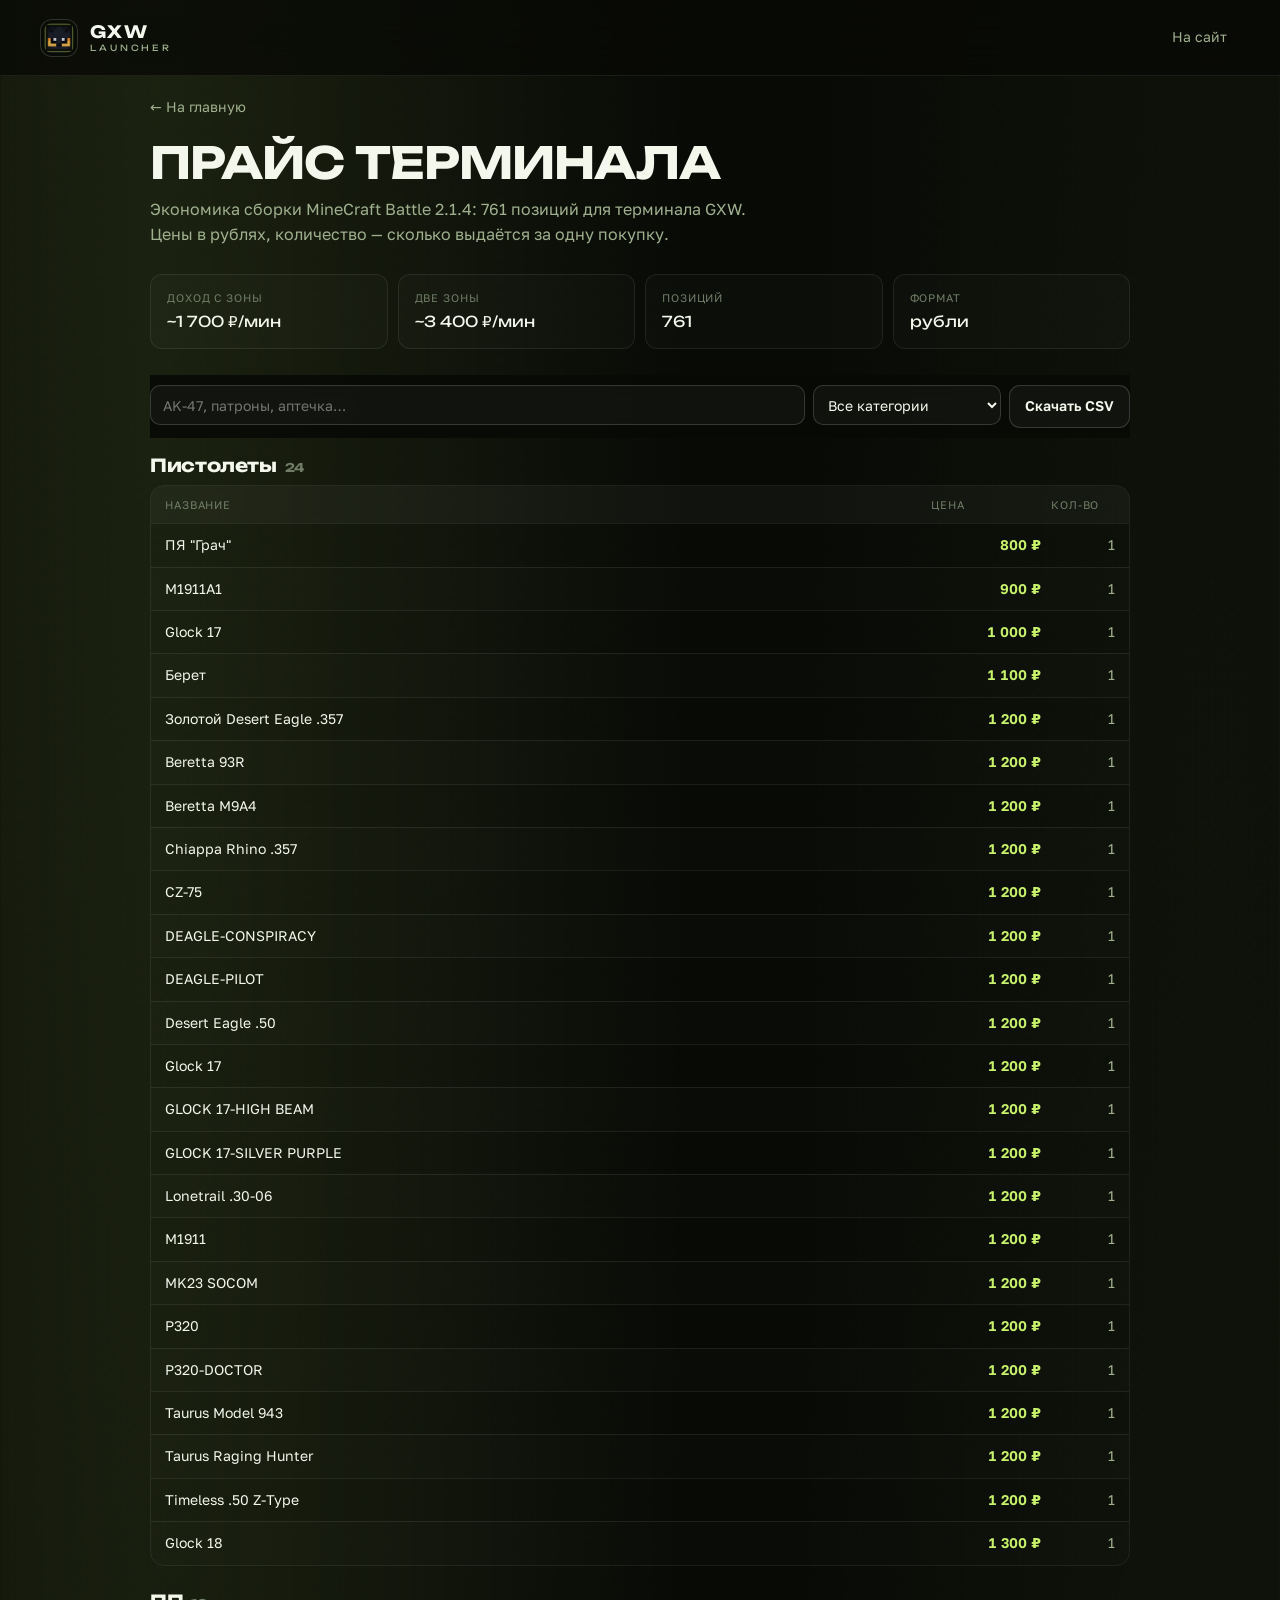
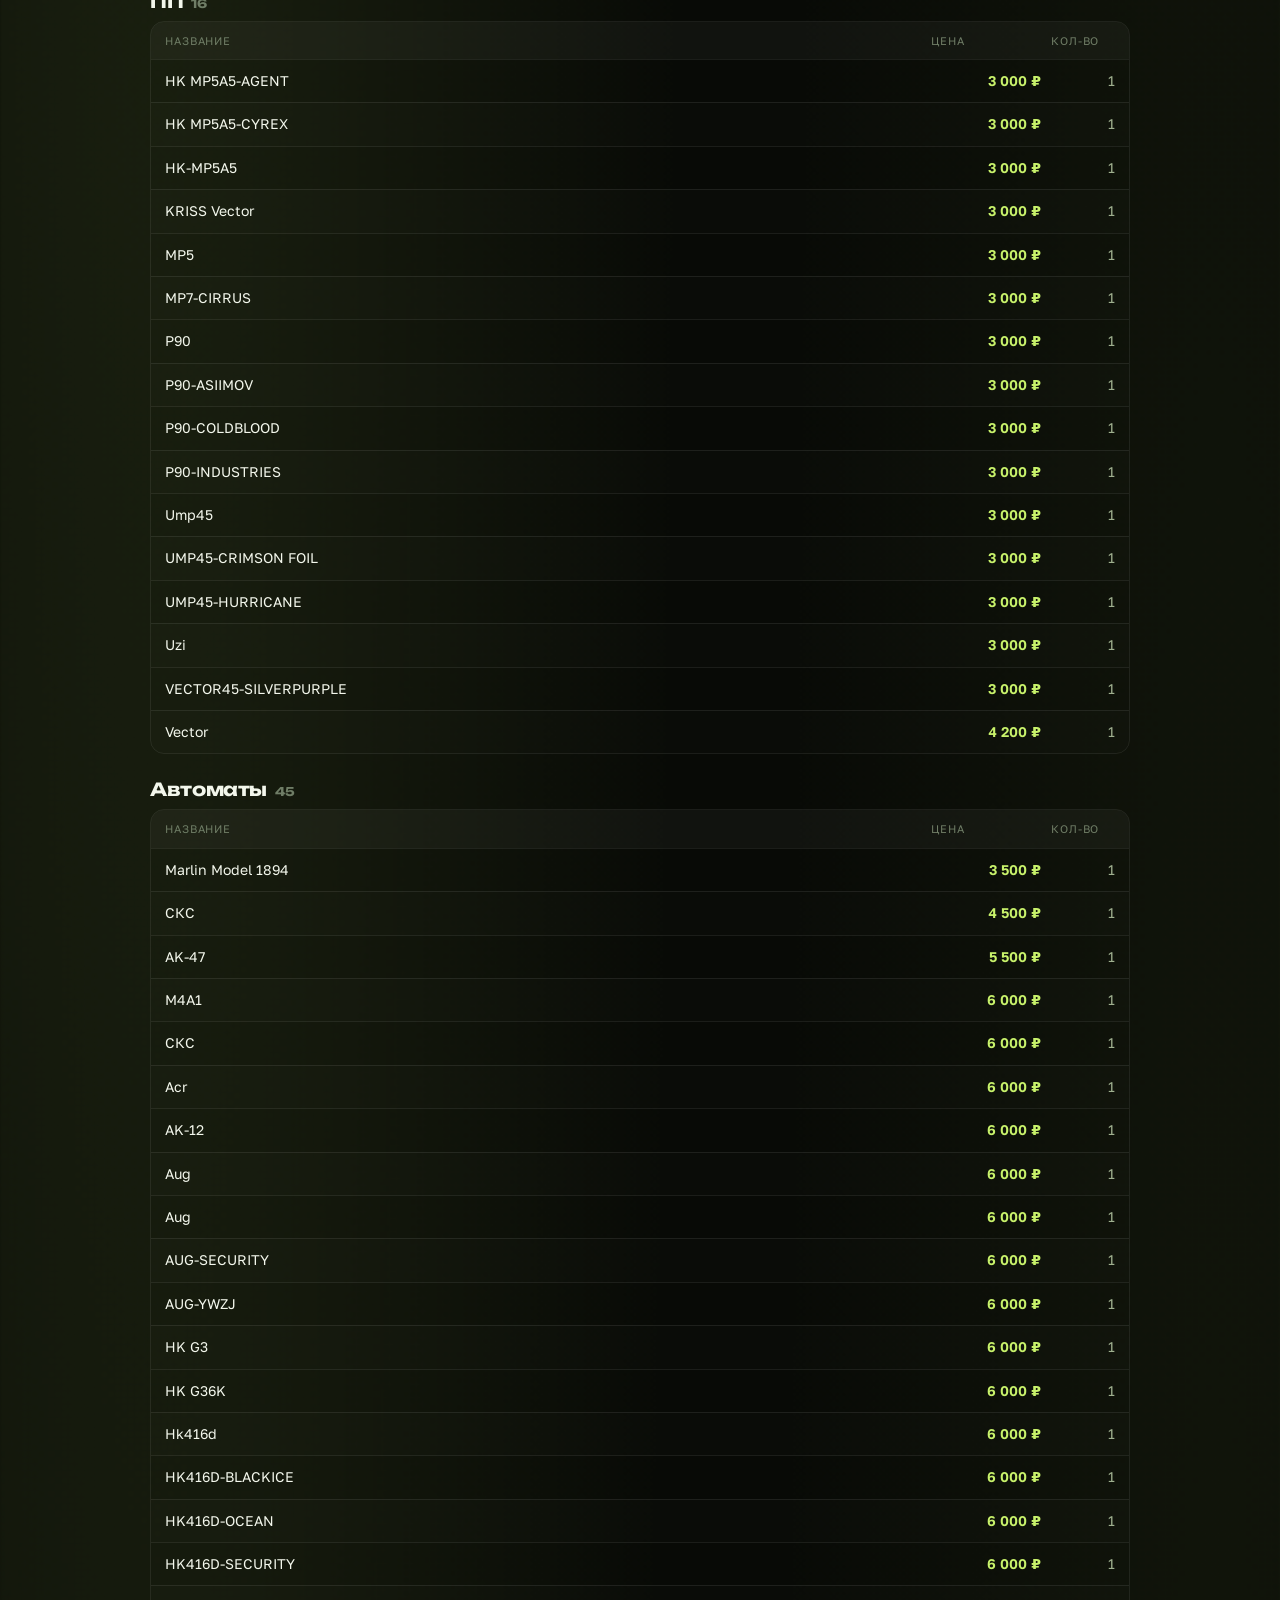
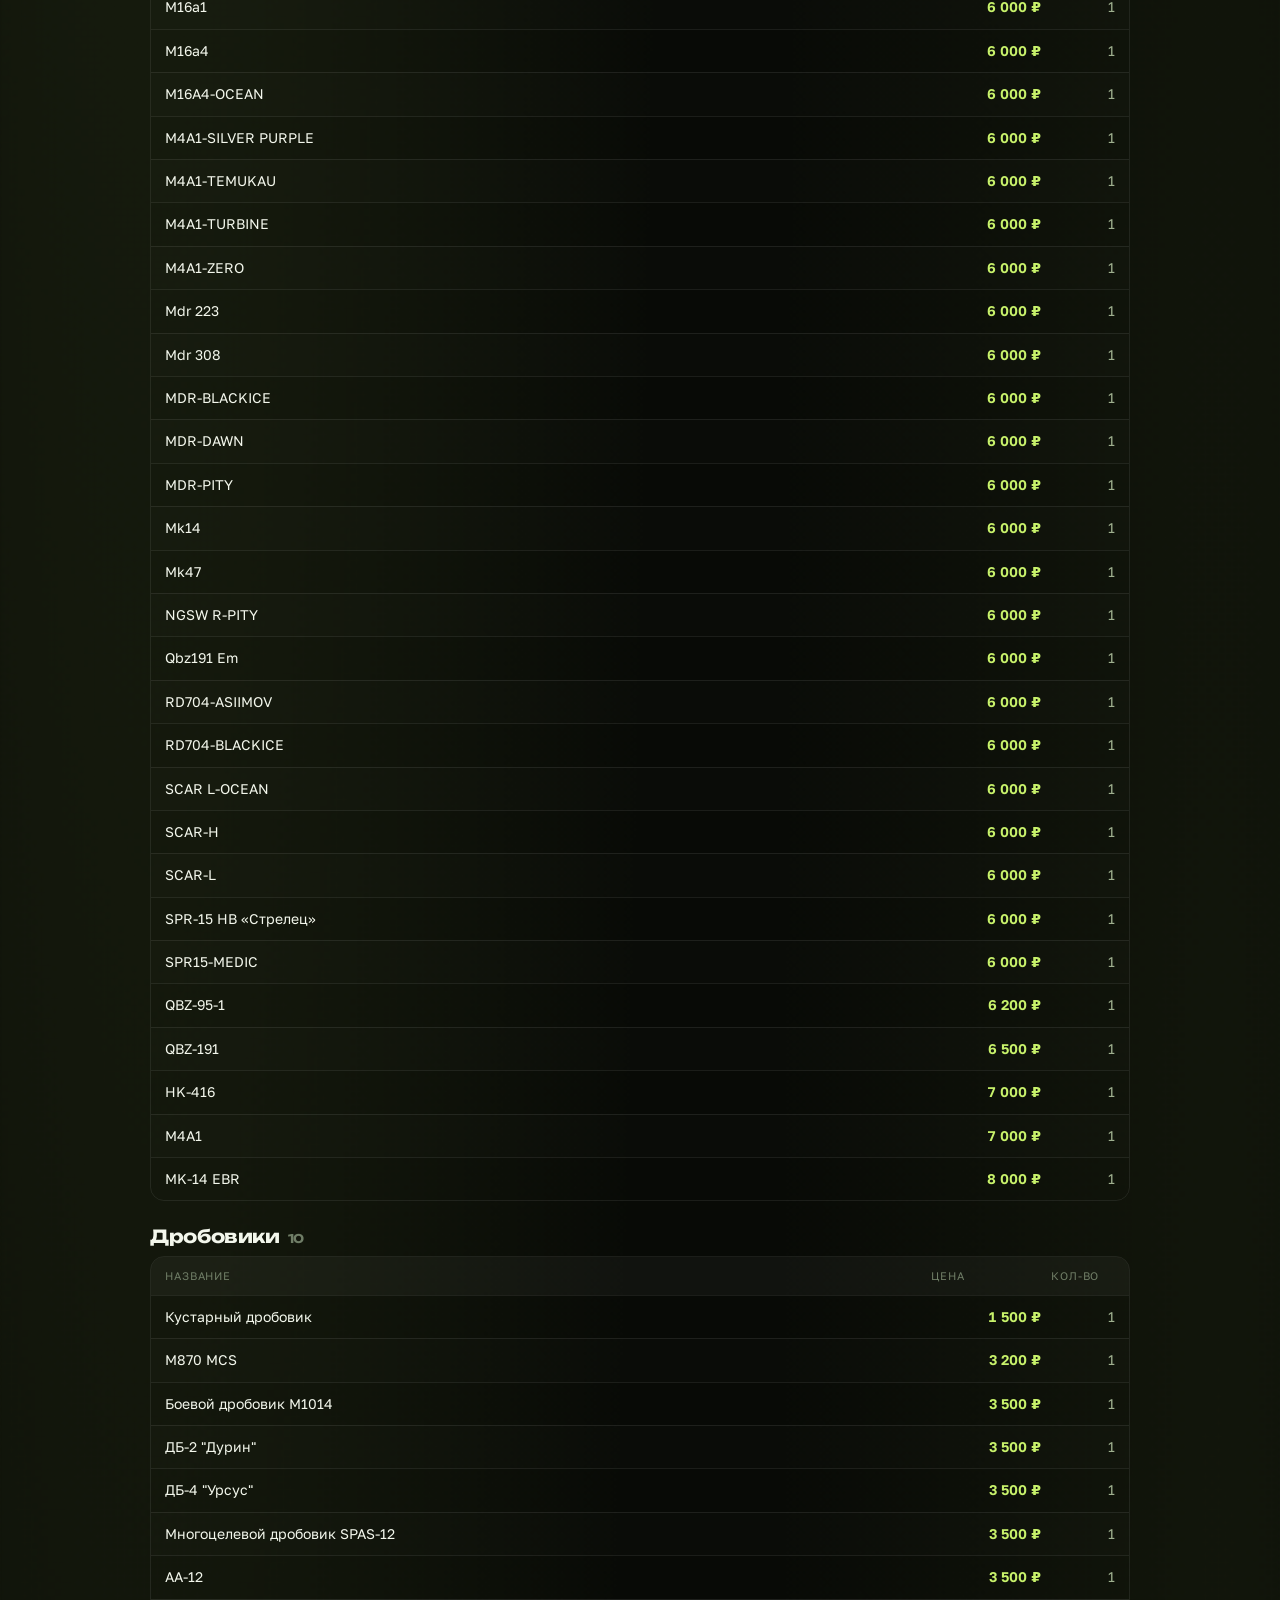
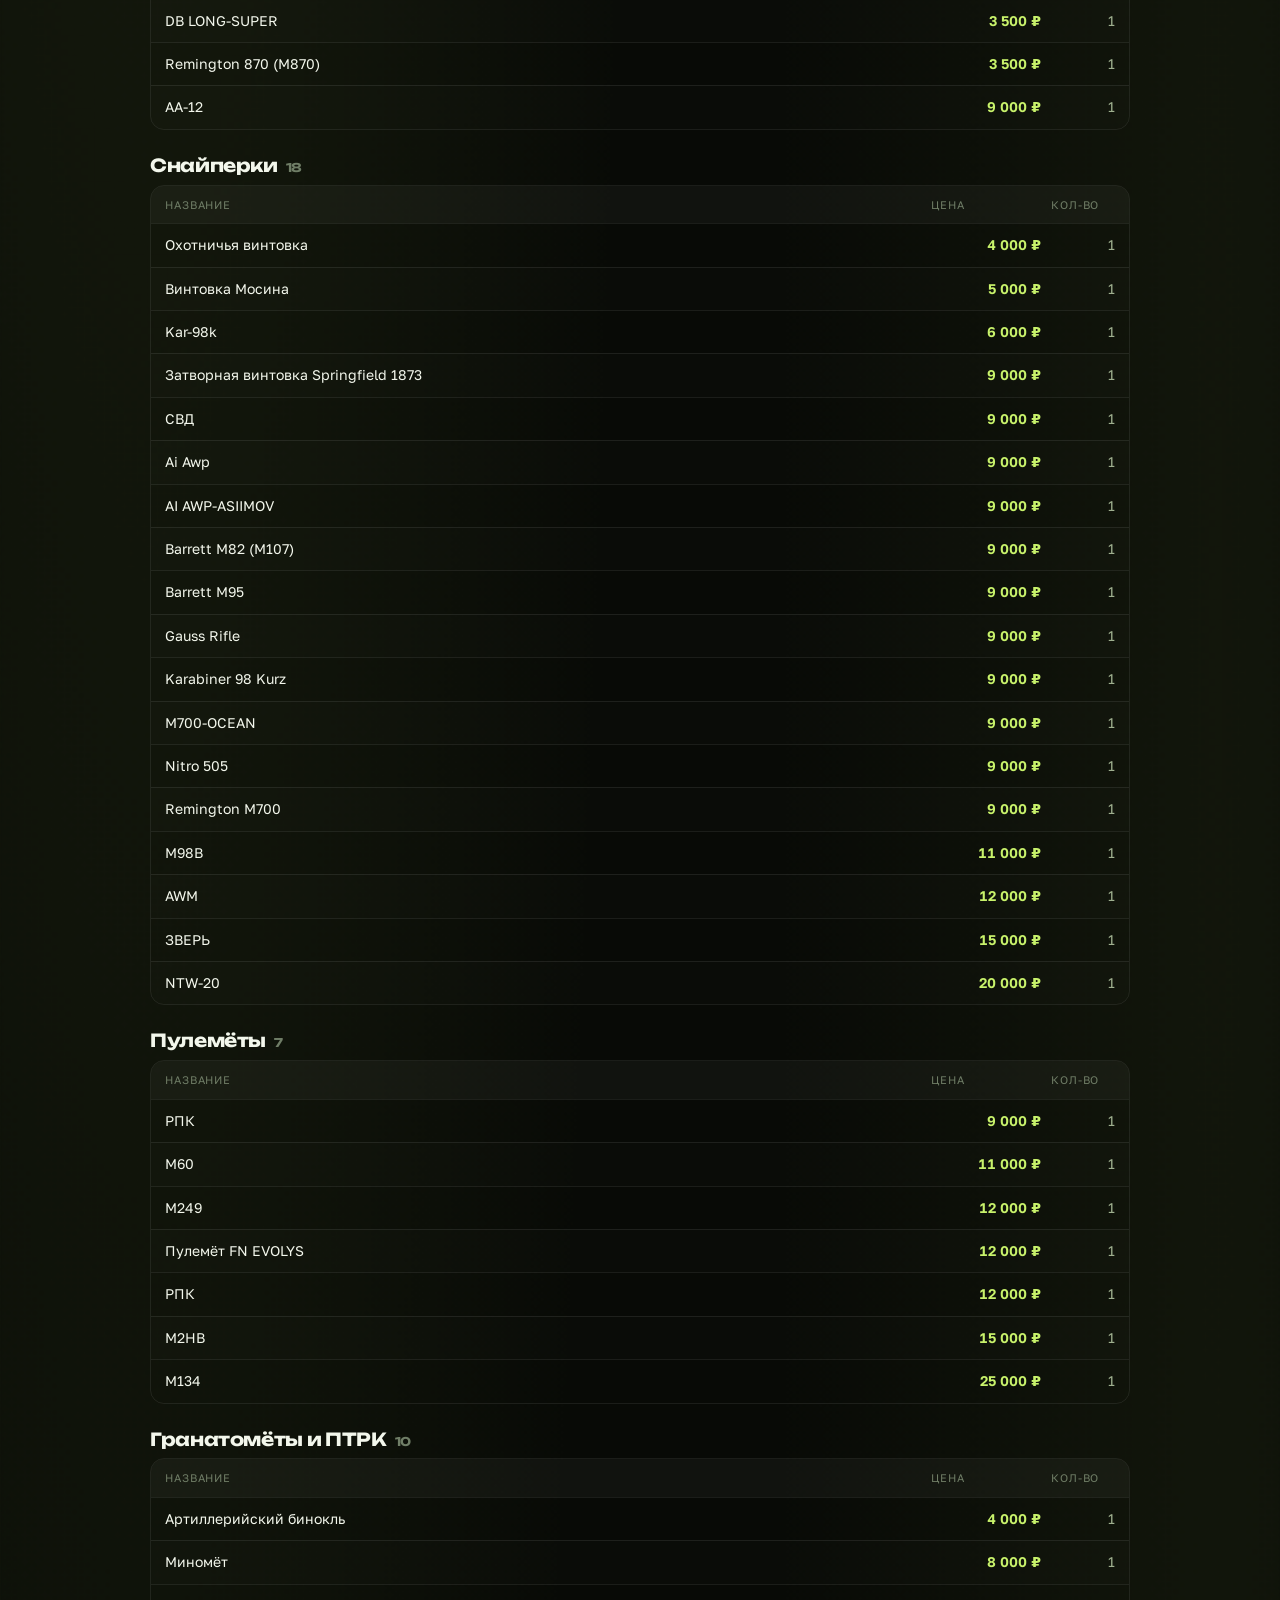
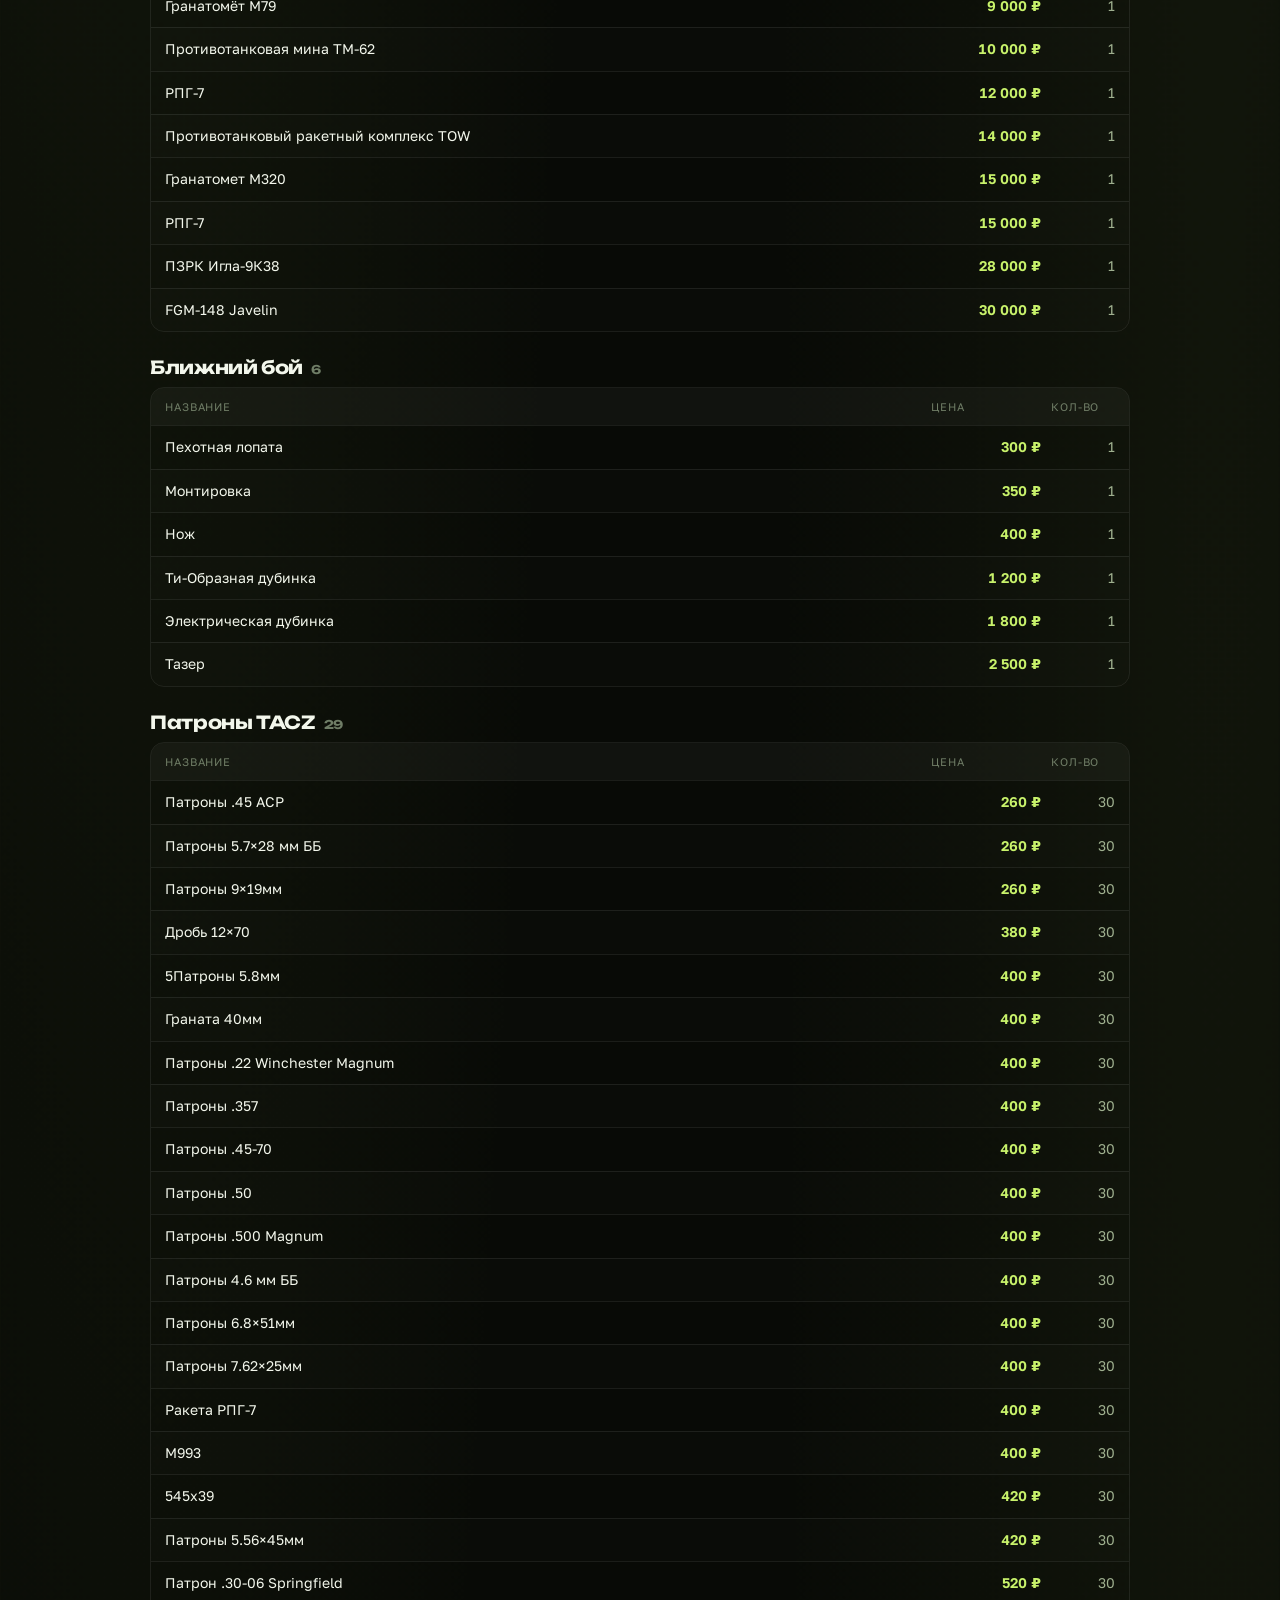
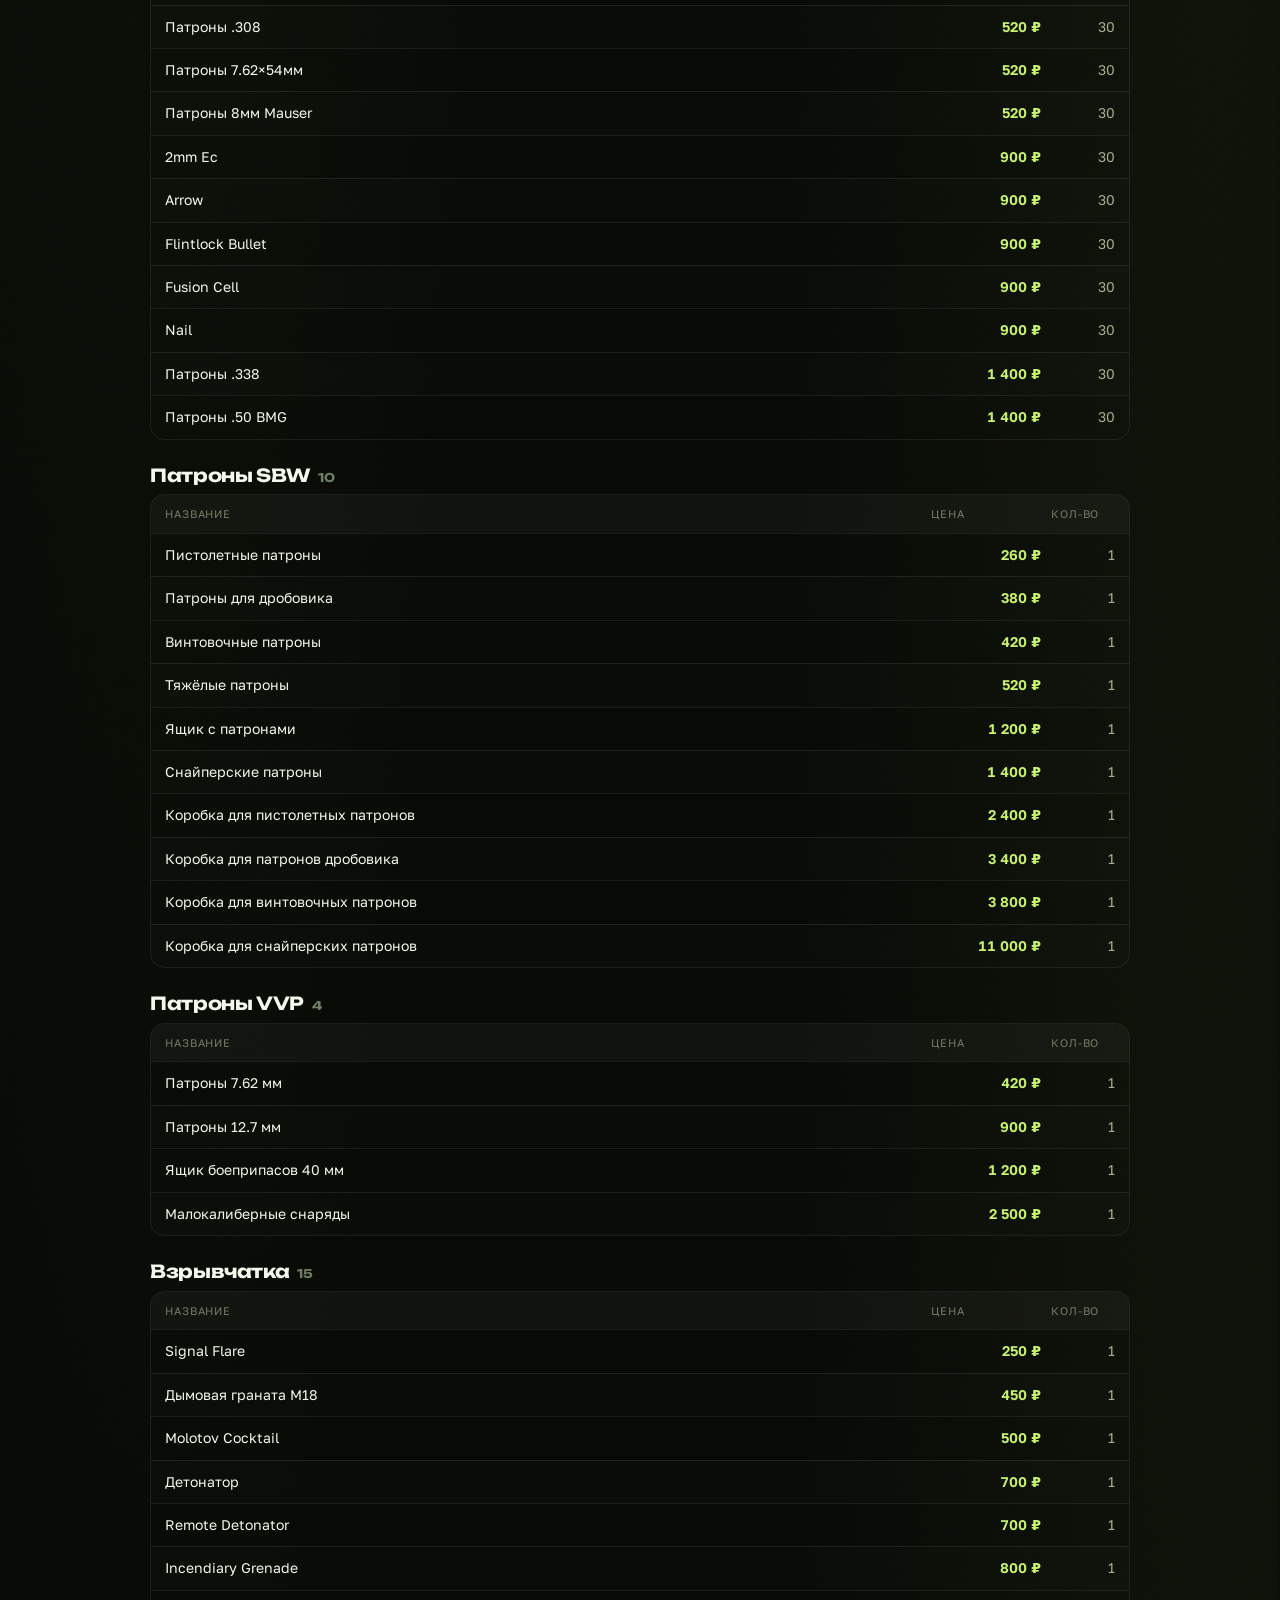
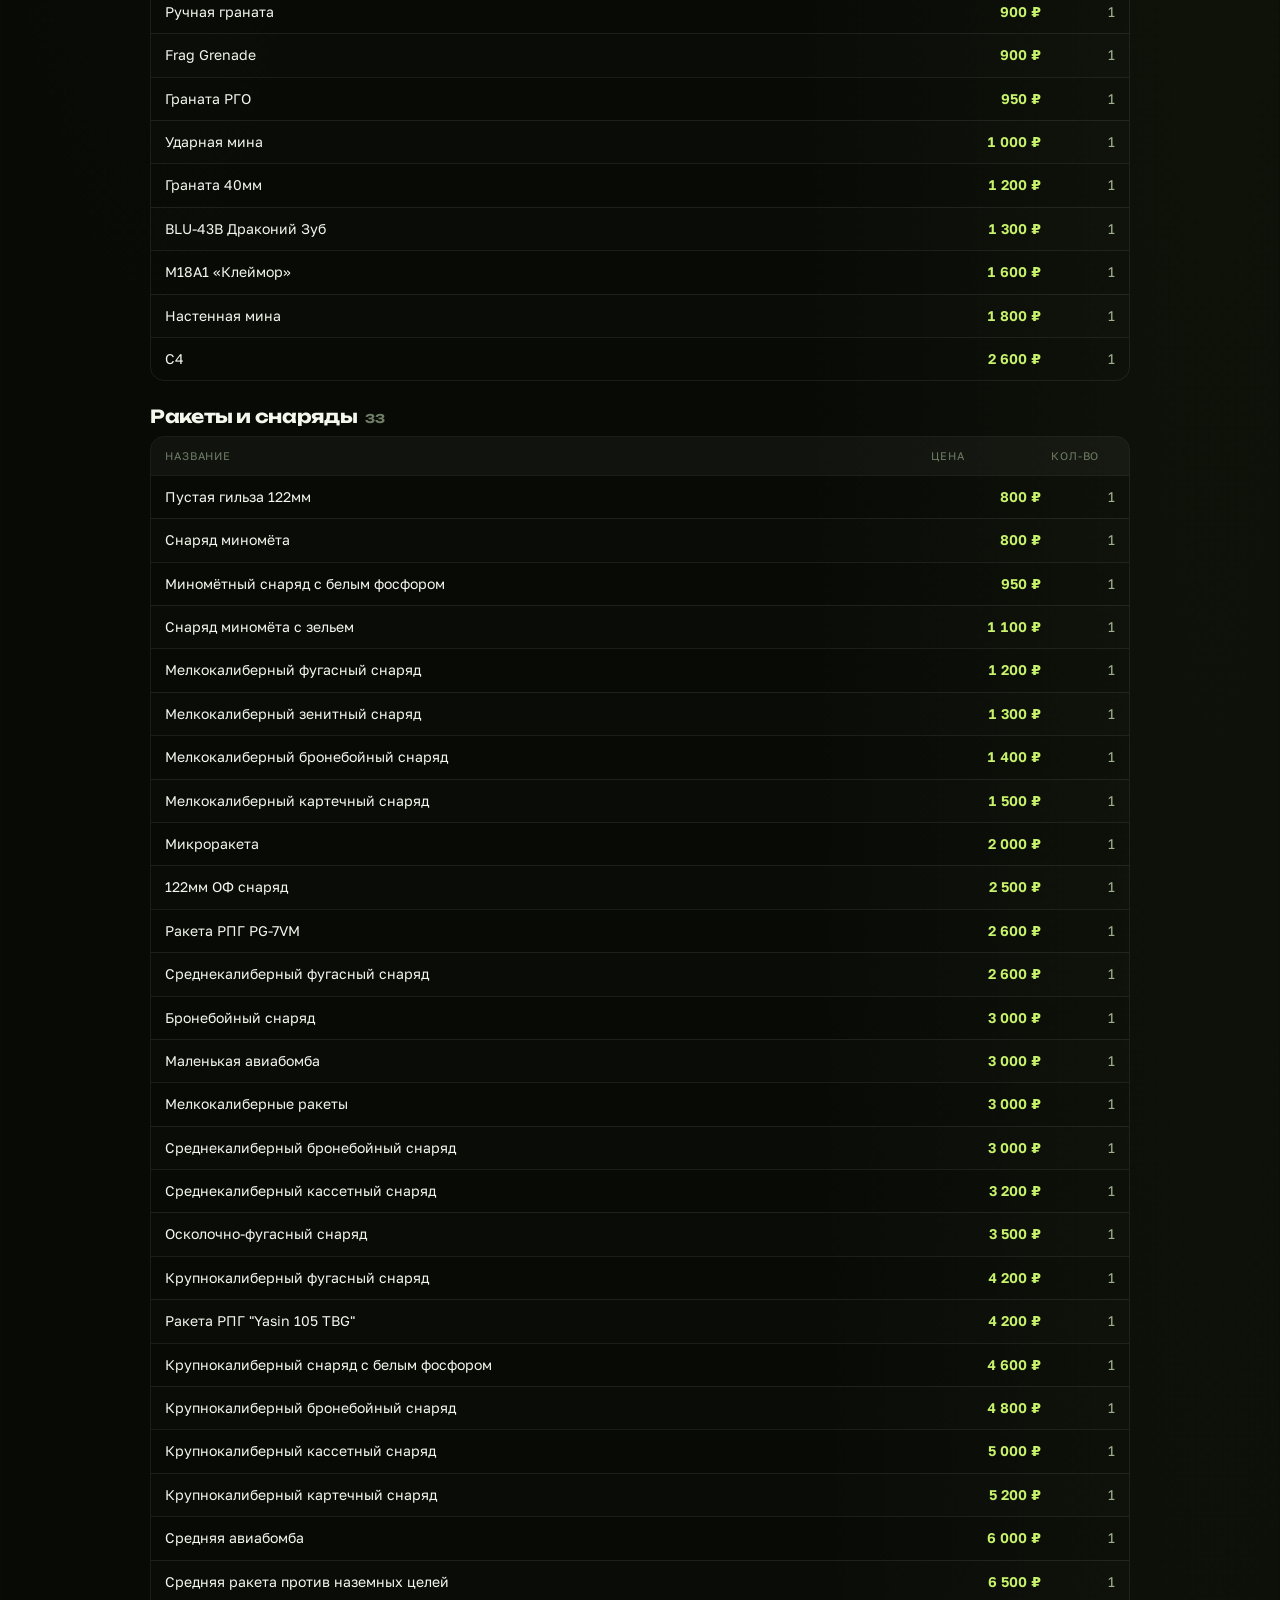
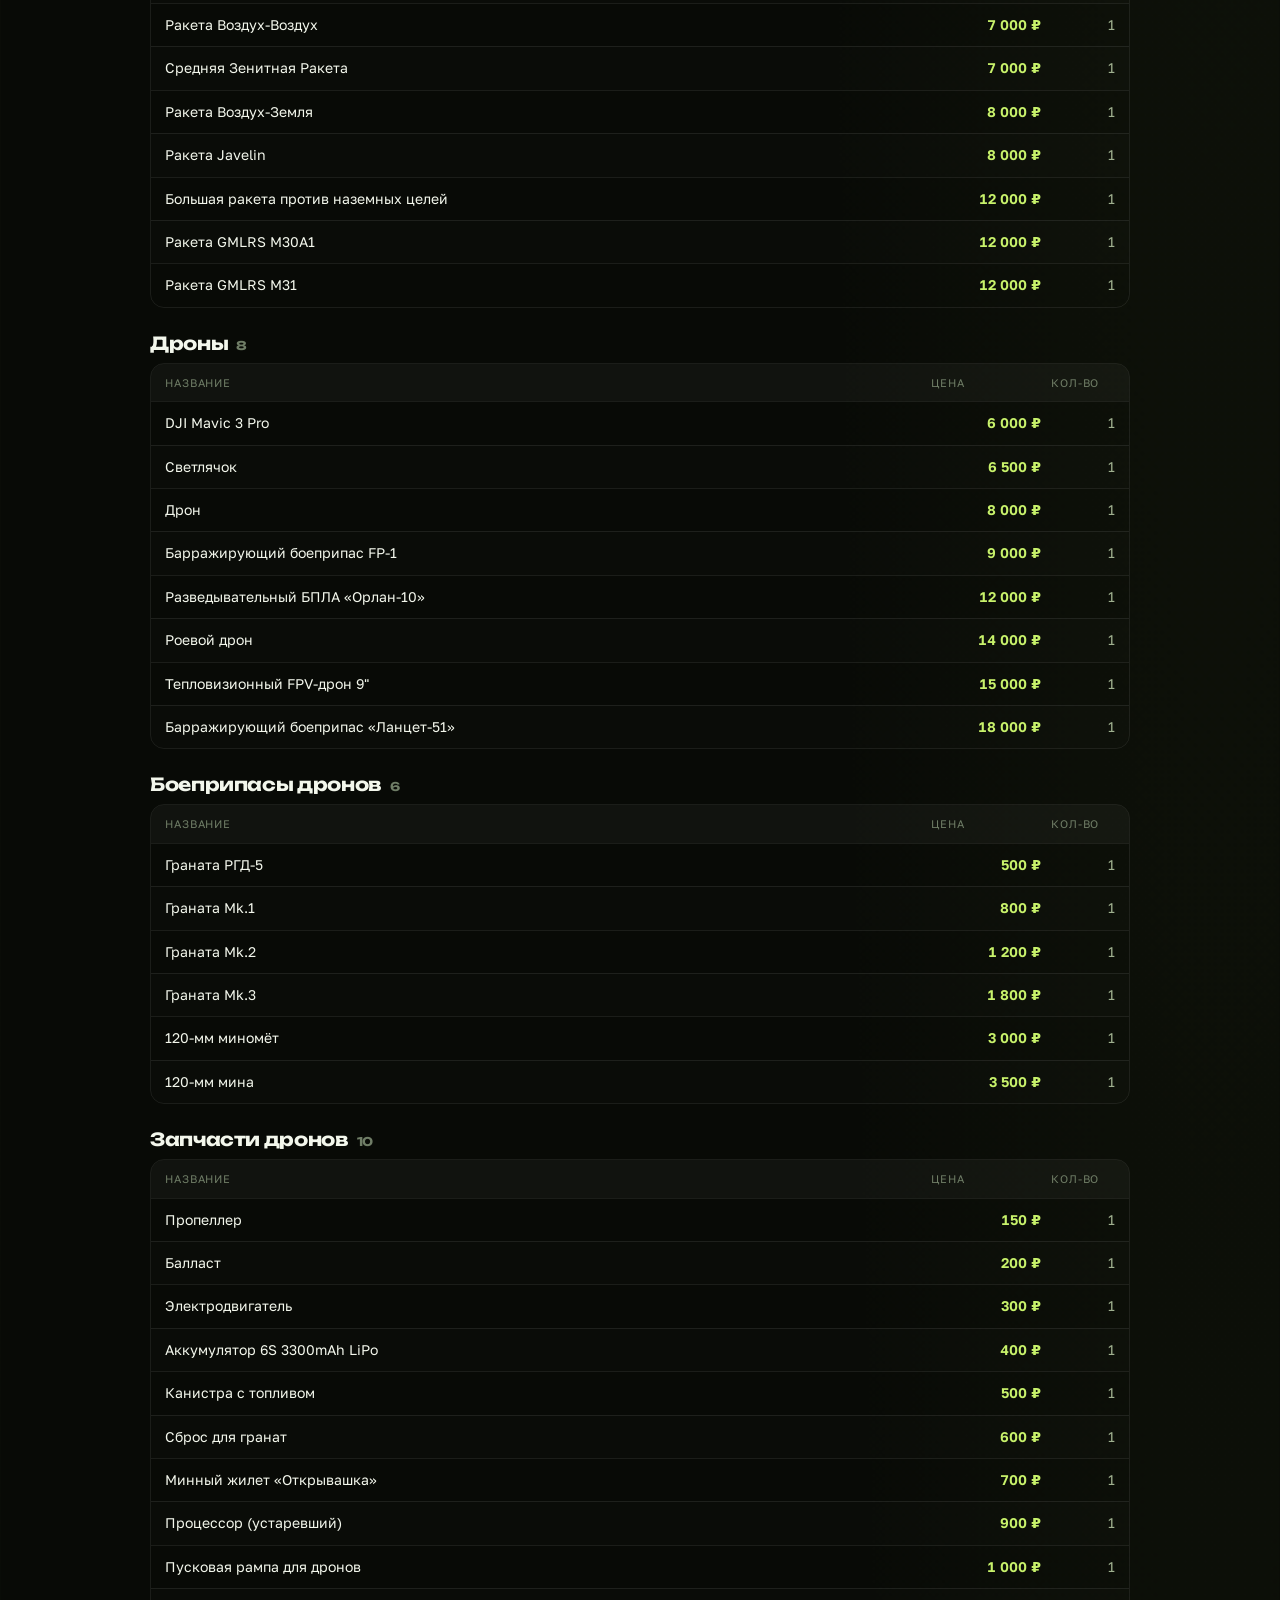
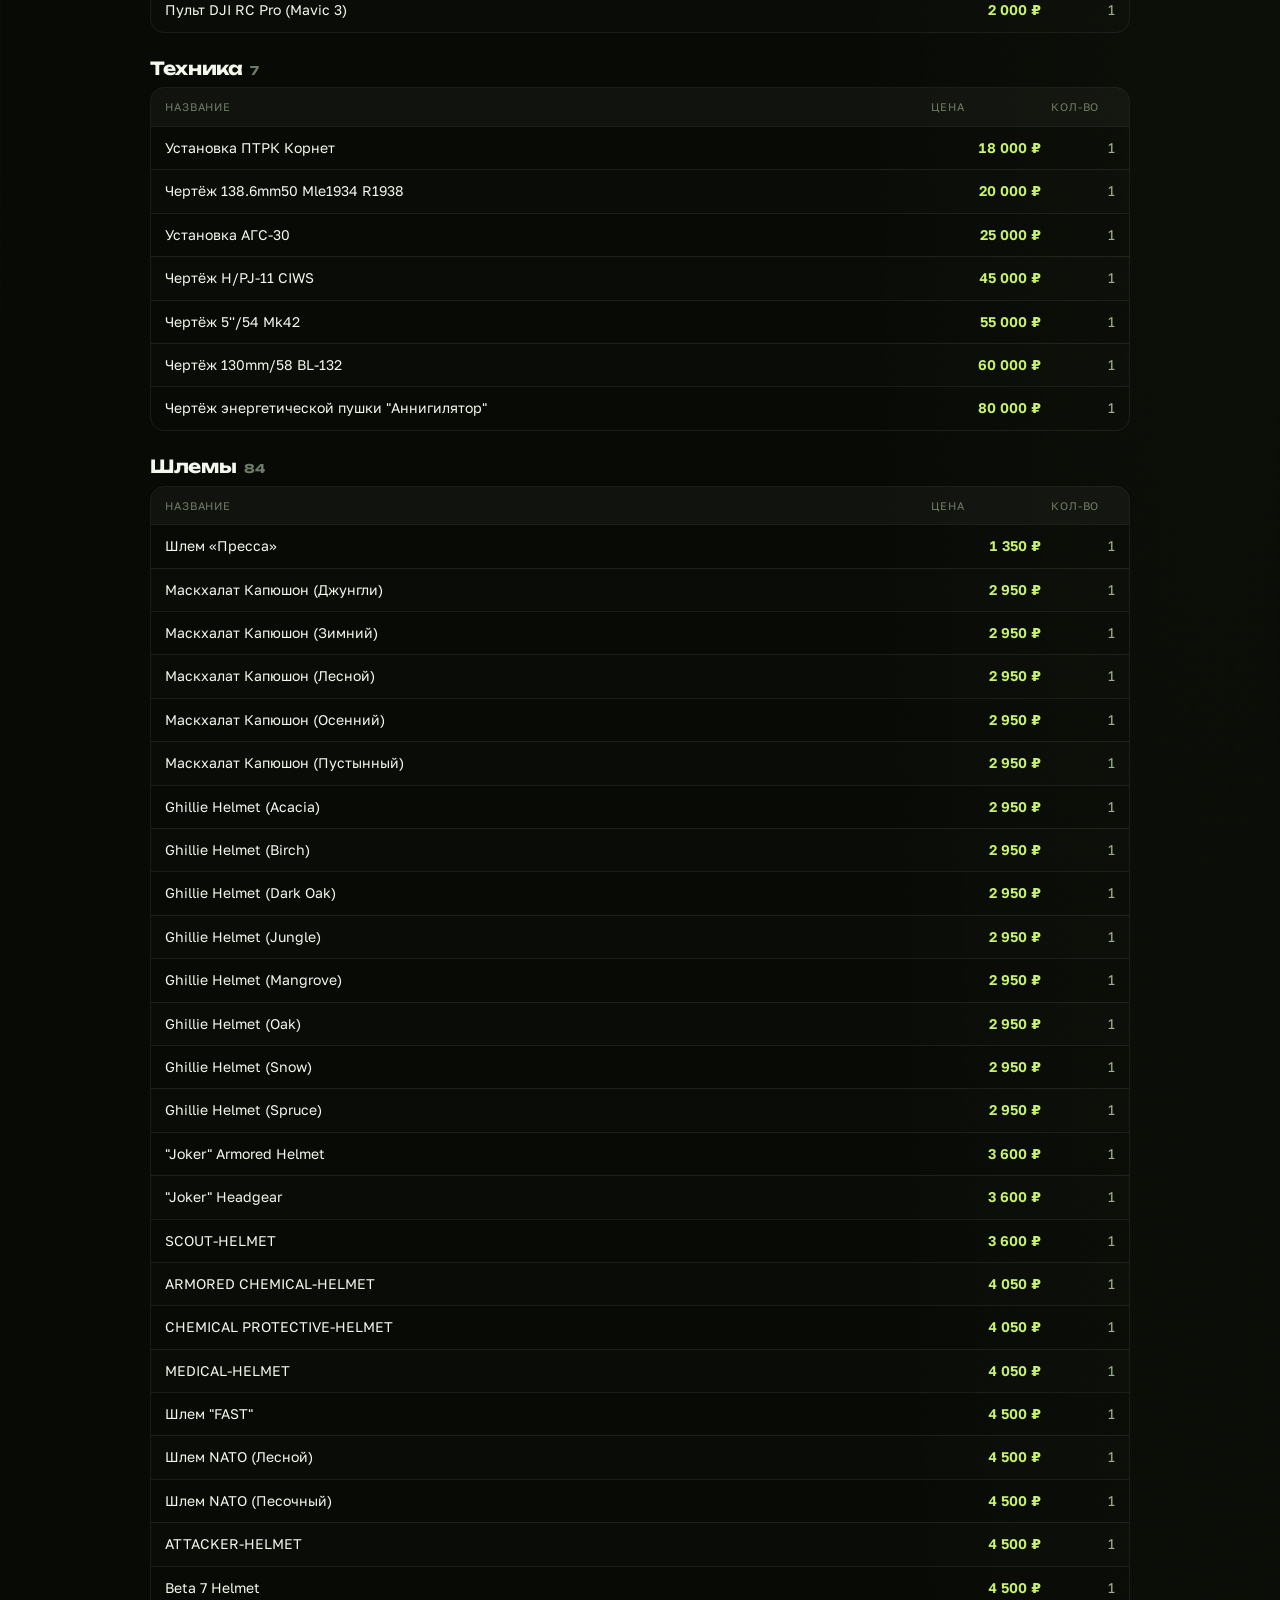
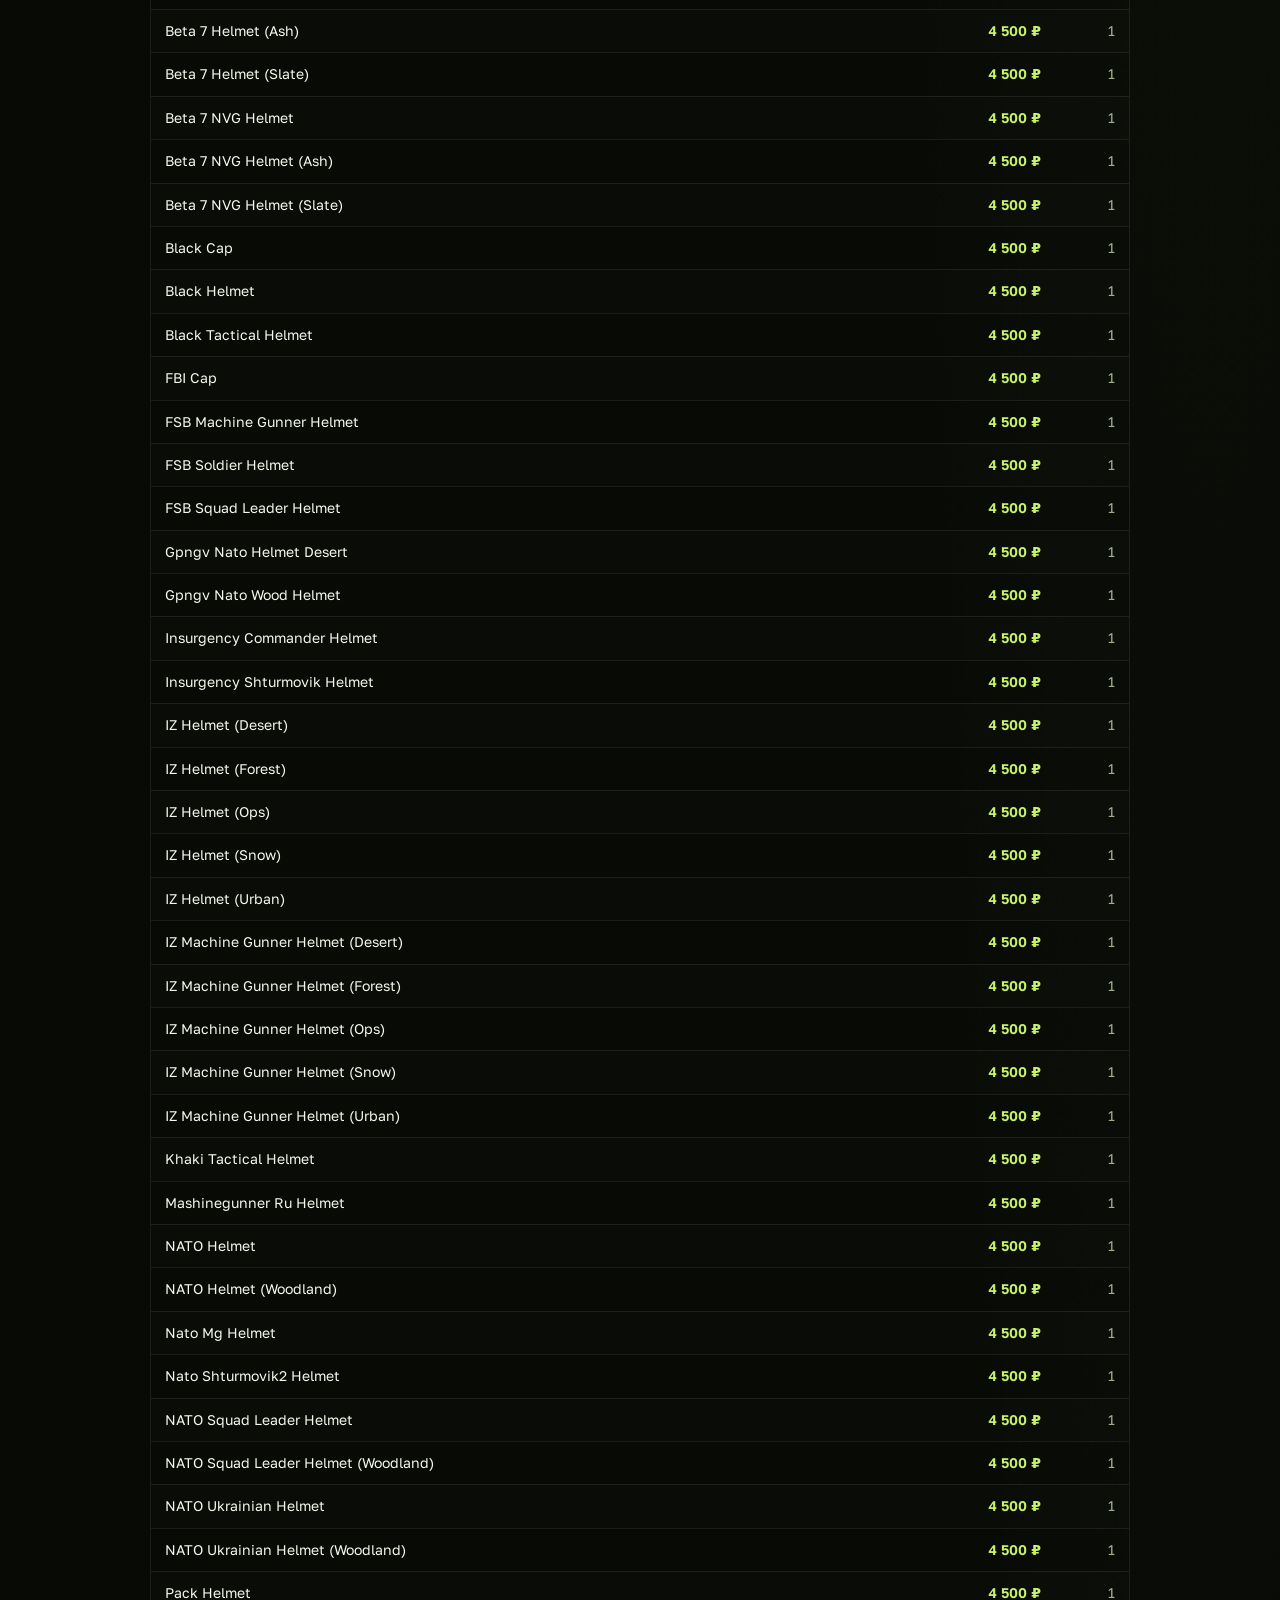
==== economy.html @ ac6d9ece "Site: terminal price page" ====
<!doctype html>
<html lang="ru">
  <head>
    <meta charset="utf-8" />
    <meta name="viewport" content="width=device-width, initial-scale=1" />
    <title>Прайс терминала — GXW Launcher</title>
    <meta name="description" content="Цены терминала GXW: оружие, патроны, техника, дроны, снаряды, медицина и еда. 761 позиций." />
    <link rel="icon" type="image/png" href="assets/img/favicon.png" />
    <link rel="stylesheet" href="assets/css/style.css" />
    <style>
      [hidden] { display: none !important; }
      #ecoCat { height: 40px; min-width: 170px; border-radius: 10px; border: 1px solid var(--line-strong); background: rgba(255,255,255,.04); color: var(--text); font: inherit; font-size: 14px; padding: 0 10px; }
      #ecoCat option { background: #0d120b; color: #f3f7ec; }
      .eco-page { width: min(980px, calc(100% - 32px)); margin: 0 auto; padding: 96px 0 60px; position: relative; z-index: 2; }
      .eco-top { display: flex; align-items: center; gap: 12px; margin-bottom: 22px; }
      .eco-top a { display: inline-flex; align-items: center; gap: 8px; color: var(--muted); font-size: 14px; }
      .eco-top a:hover { color: var(--accent); }
      .eco-page h1 { font-size: clamp(28px, 4vw, 44px); text-transform: uppercase; margin: 0 0 10px; }
      .eco-lead { color: var(--muted); max-width: 62ch; margin: 0 0 26px; }
      .eco-summary { display: grid; grid-template-columns: repeat(auto-fit, minmax(160px, 1fr)); gap: 10px; margin-bottom: 26px; }
      .eco-summary div { padding: 14px 16px; border: 1px solid var(--line); border-radius: 12px; background: rgba(255,255,255,.02); }
      .eco-summary dt { font-size: 11px; letter-spacing: .08em; text-transform: uppercase; color: var(--faint); }
      .eco-summary dd { margin: 4px 0 0; font-family: Unbounded, sans-serif; font-size: 15px; }
      .eco-tools { position: sticky; top: 76px; z-index: 5; display: flex; gap: 8px; flex-wrap: wrap; padding: 10px 0; background: rgba(8,10,6,.92); backdrop-filter: blur(12px); margin-bottom: 18px; }
      .eco-tools input { flex: 1 1 240px; min-width: 200px; height: 40px; padding: 0 12px; border-radius: 10px; border: 1px solid var(--line-strong); background: rgba(255,255,255,.04); color: var(--text); font: inherit; font-size: 14px; }
      .eco-tools input:focus { outline: none; border-color: rgba(200,242,107,.5); }
      .eco-cat { margin-bottom: 26px; }
      .eco-cat h2 { font-size: 18px; text-transform: none; margin: 0 0 10px; display: flex; align-items: baseline; gap: 8px; }
      .eco-cat h2 span { font-family: inherit; font-size: 12px; color: var(--faint); }
      .eco-table { border: 1px solid var(--line); border-radius: 14px; overflow: hidden; }
      .eco-head, .eco-row { display: grid; grid-template-columns: 1fr 110px 64px; gap: 10px; padding: 10px 14px; align-items: center; }
      .eco-head { background: rgba(255,255,255,.04); font-size: 11px; letter-spacing: .08em; text-transform: uppercase; color: var(--faint); }
      .eco-row { border-top: 1px solid var(--line); font-size: 14px; }
      .eco-row:nth-child(odd) { background: rgba(255,255,255,.012); }
      .eco-name { min-width: 0; overflow: hidden; text-overflow: ellipsis; white-space: nowrap; }
      .eco-price { color: var(--accent); font-variant-numeric: tabular-nums; text-align: right; font-weight: 600; }
      .eco-count { color: var(--muted); text-align: right; }
      .eco-empty { color: var(--faint); padding: 20px 0; }
      .eco-note { color: var(--faint); font-size: 13px; border-top: 1px solid var(--line); padding-top: 18px; margin-top: 10px; }
      @media (max-width: 560px) {
        .eco-page { padding-top: 88px; }
        .eco-head, .eco-row { grid-template-columns: 1fr 88px 44px; padding: 9px 10px; font-size: 13px; }
      }
    </style>
  </head>
  <body>
    <div class="noise" aria-hidden="true"></div>
    <header class="nav is-scrolled">
      <a class="brand" href="./">
        <img src="assets/img/logo.png" alt="" width="38" height="38" />
        <span><b>GXW</b><em>LAUNCHER</em></span>
      </a>
      <nav class="nav-links" style="opacity:1;pointer-events:auto;position:static;flex-direction:row;background:none;border:none;padding:0;transform:none">
        <a href="./">На сайт</a>
      </nav>
    </header>

    <main class="eco-page">
      <div class="eco-top"><a href="./">← На главную</a></div>
      <h1>Прайс терминала</h1>
      <p class="eco-lead">Экономика сборки MineCraft Battle 2.1.4: 761 позиций для терминала GXW. Цены в рублях, количество — сколько выдаётся за одну покупку.</p>

      <dl class="eco-summary">
        <div><dt>Доход с зоны</dt><dd>~1 700 ₽/мин</dd></div>
        <div><dt>Две зоны</dt><dd>~3 400 ₽/мин</dd></div>
        <div><dt>Позиций</dt><dd>761</dd></div>
        <div><dt>Формат</dt><dd>рубли</dd></div>
      </dl>

      <div class="eco-tools">
        <input id="ecoSearch" type="search" placeholder="AK-47, патроны, аптечка…" autocomplete="off" />
        <select id="ecoCat">
          <option value="">Все категории</option>
          <option value="Пистолеты">Пистолеты</option>
          <option value="ПП">ПП</option>
          <option value="Автоматы">Автоматы</option>
          <option value="Дробовики">Дробовики</option>
          <option value="Снайперки">Снайперки</option>
          <option value="Пулемёты">Пулемёты</option>
          <option value="Гранатомёты и ПТРК">Гранатомёты и ПТРК</option>
          <option value="Ближний бой">Ближний бой</option>
          <option value="Патроны TACZ">Патроны TACZ</option>
          <option value="Патроны SBW">Патроны SBW</option>
          <option value="Патроны VVP">Патроны VVP</option>
          <option value="Взрывчатка">Взрывчатка</option>
          <option value="Ракеты и снаряды">Ракеты и снаряды</option>
          <option value="Дроны">Дроны</option>
          <option value="Боеприпасы дронов">Боеприпасы дронов</option>
          <option value="Запчасти дронов">Запчасти дронов</option>
          <option value="Техника">Техника</option>
          <option value="Шлемы">Шлемы</option>
          <option value="Бронежилеты">Бронежилеты</option>
          <option value="Плиты и ремонт">Плиты и ремонт</option>
          <option value="Штаны и обувь">Штаны и обувь</option>
          <option value="Снаряжение">Снаряжение</option>
          <option value="Медицина">Медицина</option>
          <option value="Еда">Еда</option>
          <option value="Вода и напитки">Вода и напитки</option>
          <option value="Броня">Броня</option>
        </select>
        <a class="btn btn-sm" href="economy/prices.csv" download>Скачать CSV</a>
      </div>

      <div id="ecoCats">
  <section class="eco-cat" data-cat="Пистолеты">
    <h2>Пистолеты <span>24</span></h2>
    <div class="eco-table">
      <div class="eco-head"><span>Название</span><span>Цена</span><span>Кол-во</span></div>
      <div class="eco-row" data-name="пя "грач" superbwarfare:mp_443 пистолеты"><span class="eco-name">ПЯ "Грач"</span><span class="eco-price">800 ₽</span><span class="eco-count">1</span></div>
      <div class="eco-row" data-name="m1911a1 superbwarfare:m_1911 пистолеты"><span class="eco-name">M1911A1</span><span class="eco-price">900 ₽</span><span class="eco-count">1</span></div>
      <div class="eco-row" data-name="glock 17 superbwarfare:glock_17 пистолеты"><span class="eco-name">Glock 17</span><span class="eco-price">1 000 ₽</span><span class="eco-count">1</span></div>
      <div class="eco-row" data-name="берет vvp:bereta пистолеты"><span class="eco-name">Берет</span><span class="eco-price">1 100 ₽</span><span class="eco-count">1</span></div>
      <div class="eco-row" data-name="золотой desert eagle .357 tacz:modern_kinetic_gun{gunid:tacz:deagle_golden} пистолеты"><span class="eco-name">Золотой Desert Eagle .357</span><span class="eco-price">1 200 ₽</span><span class="eco-count">1</span></div>
      <div class="eco-row" data-name="beretta 93r tacz:modern_kinetic_gun{gunid:tacz:b93r} пистолеты"><span class="eco-name">Beretta 93R</span><span class="eco-price">1 200 ₽</span><span class="eco-count">1</span></div>
      <div class="eco-row" data-name="beretta м9а4 tacz:modern_kinetic_gun{gunid:tacz:m9a4} пистолеты"><span class="eco-name">Beretta М9А4</span><span class="eco-price">1 200 ₽</span><span class="eco-count">1</span></div>
      <div class="eco-row" data-name="chiappa rhino .357 tacz:modern_kinetic_gun{gunid:tacz:rhino357} пистолеты"><span class="eco-name">Chiappa Rhino .357</span><span class="eco-price">1 200 ₽</span><span class="eco-count">1</span></div>
      <div class="eco-row" data-name="cz-75 tacz:modern_kinetic_gun{gunid:tacz:cz75} пистолеты"><span class="eco-name">CZ-75</span><span class="eco-price">1 200 ₽</span><span class="eco-count">1</span></div>
      <div class="eco-row" data-name="deagle-conspiracy tacz:modern_kinetic_gun{gunid:lrl:deagle_conspiracy} пистолеты"><span class="eco-name">DEAGLE-CONSPIRACY</span><span class="eco-price">1 200 ₽</span><span class="eco-count">1</span></div>
      <div class="eco-row" data-name="deagle-pilot tacz:modern_kinetic_gun{gunid:lrl:deagle_pilot} пистолеты"><span class="eco-name">DEAGLE-PILOT</span><span class="eco-price">1 200 ₽</span><span class="eco-count">1</span></div>
      <div class="eco-row" data-name="desert eagle .50 tacz:modern_kinetic_gun{gunid:tacz:deagle} пистолеты"><span class="eco-name">Desert Eagle .50</span><span class="eco-price">1 200 ₽</span><span class="eco-count">1</span></div>
      <div class="eco-row" data-name="glock 17 tacz:modern_kinetic_gun{gunid:tacz:glock_17} пистолеты"><span class="eco-name">Glock 17</span><span class="eco-price">1 200 ₽</span><span class="eco-count">1</span></div>
      <div class="eco-row" data-name="glock 17-high beam tacz:modern_kinetic_gun{gunid:lrl:glock_17_highbeam} пистолеты"><span class="eco-name">GLOCK 17-HIGH BEAM</span><span class="eco-price">1 200 ₽</span><span class="eco-count">1</span></div>
      <div class="eco-row" data-name="glock 17-silver purple tacz:modern_kinetic_gun{gunid:lrl:glock_17_silverpurple} пистолеты"><span class="eco-name">GLOCK 17-SILVER PURPLE</span><span class="eco-price">1 200 ₽</span><span class="eco-count">1</span></div>
      <div class="eco-row" data-name="lonetrail .30-06 tacz:modern_kinetic_gun{gunid:tacz:lonetrail} пистолеты"><span class="eco-name">Lonetrail .30-06</span><span class="eco-price">1 200 ₽</span><span class="eco-count">1</span></div>
      <div class="eco-row" data-name="m1911 tacz:modern_kinetic_gun{gunid:tacz:m1911} пистолеты"><span class="eco-name">M1911</span><span class="eco-price">1 200 ₽</span><span class="eco-count">1</span></div>
      <div class="eco-row" data-name="mk23 socom tacz:modern_kinetic_gun{gunid:tacz:hk_mk23} пистолеты"><span class="eco-name">MK23 SOCOM</span><span class="eco-price">1 200 ₽</span><span class="eco-count">1</span></div>
      <div class="eco-row" data-name="p320 tacz:modern_kinetic_gun{gunid:tacz:p320} пистолеты"><span class="eco-name">P320</span><span class="eco-price">1 200 ₽</span><span class="eco-count">1</span></div>
      <div class="eco-row" data-name="p320-doctor tacz:modern_kinetic_gun{gunid:lrl:p320_doctor} пистолеты"><span class="eco-name">P320-DOCTOR</span><span class="eco-price">1 200 ₽</span><span class="eco-count">1</span></div>
      <div class="eco-row" data-name="taurus model 943 tacz:modern_kinetic_gun{gunid:tacz:taurus943} пистолеты"><span class="eco-name">Taurus Model 943</span><span class="eco-price">1 200 ₽</span><span class="eco-count">1</span></div>
      <div class="eco-row" data-name="taurus raging hunter tacz:modern_kinetic_gun{gunid:tacz:taurus500} пистолеты"><span class="eco-name">Taurus Raging Hunter</span><span class="eco-price">1 200 ₽</span><span class="eco-count">1</span></div>
      <div class="eco-row" data-name="timeless .50 z-type tacz:modern_kinetic_gun{gunid:tacz:timeless50} пистолеты"><span class="eco-name">Timeless .50 Z-Type</span><span class="eco-price">1 200 ₽</span><span class="eco-count">1</span></div>
      <div class="eco-row" data-name="glock 18 superbwarfare:glock_18 пистолеты"><span class="eco-name">Glock 18</span><span class="eco-price">1 300 ₽</span><span class="eco-count">1</span></div>
    </div>
  </section>
  <section class="eco-cat" data-cat="ПП">
    <h2>ПП <span>16</span></h2>
    <div class="eco-table">
      <div class="eco-head"><span>Название</span><span>Цена</span><span>Кол-во</span></div>
      <div class="eco-row" data-name="hk mp5a5-agent tacz:modern_kinetic_gun{gunid:lrl:hk_mp5a5_agent} пп"><span class="eco-name">HK MP5A5-AGENT</span><span class="eco-price">3 000 ₽</span><span class="eco-count">1</span></div>
      <div class="eco-row" data-name="hk mp5a5-cyrex tacz:modern_kinetic_gun{gunid:lrl:hk_mp5a5_cyrex} пп"><span class="eco-name">HK MP5A5-CYREX</span><span class="eco-price">3 000 ₽</span><span class="eco-count">1</span></div>
      <div class="eco-row" data-name="hk-mp5a5 tacz:modern_kinetic_gun{gunid:tacz:hk_mp5a5} пп"><span class="eco-name">HK-MP5A5</span><span class="eco-price">3 000 ₽</span><span class="eco-count">1</span></div>
      <div class="eco-row" data-name="kriss vector tacz:modern_kinetic_gun{gunid:tacz:vector45} пп"><span class="eco-name">KRISS Vector</span><span class="eco-price">3 000 ₽</span><span class="eco-count">1</span></div>
      <div class="eco-row" data-name="mp5 superbwarfare:mp_5 пп"><span class="eco-name">MP5</span><span class="eco-price">3 000 ₽</span><span class="eco-count">1</span></div>
      <div class="eco-row" data-name="mp7-cirrus tacz:modern_kinetic_gun{gunid:lrl:mp7_cirrus} пп"><span class="eco-name">MP7-CIRRUS</span><span class="eco-price">3 000 ₽</span><span class="eco-count">1</span></div>
      <div class="eco-row" data-name="p90 tacz:modern_kinetic_gun{gunid:tacz:p90} пп"><span class="eco-name">P90</span><span class="eco-price">3 000 ₽</span><span class="eco-count">1</span></div>
      <div class="eco-row" data-name="p90-asiimov tacz:modern_kinetic_gun{gunid:lrl:p90_asiimov} пп"><span class="eco-name">P90-ASIIMOV</span><span class="eco-price">3 000 ₽</span><span class="eco-count">1</span></div>
      <div class="eco-row" data-name="p90-coldblood tacz:modern_kinetic_gun{gunid:lrl:p90_cold_blooded} пп"><span class="eco-name">P90-COLDBLOOD</span><span class="eco-price">3 000 ₽</span><span class="eco-count">1</span></div>
      <div class="eco-row" data-name="p90-industries tacz:modern_kinetic_gun{gunid:lrl:p90_industries} пп"><span class="eco-name">P90-INDUSTRIES</span><span class="eco-price">3 000 ₽</span><span class="eco-count">1</span></div>
      <div class="eco-row" data-name="ump45 tacz:modern_kinetic_gun{gunid:tacz:ump45} пп"><span class="eco-name">Ump45</span><span class="eco-price">3 000 ₽</span><span class="eco-count">1</span></div>
      <div class="eco-row" data-name="ump45-crimson foil tacz:modern_kinetic_gun{gunid:lrl:ump45_crimson_foil} пп"><span class="eco-name">UMP45-CRIMSON FOIL</span><span class="eco-price">3 000 ₽</span><span class="eco-count">1</span></div>
      <div class="eco-row" data-name="ump45-hurricane tacz:modern_kinetic_gun{gunid:lrl:ump45_hurrican} пп"><span class="eco-name">UMP45-HURRICANE</span><span class="eco-price">3 000 ₽</span><span class="eco-count">1</span></div>
      <div class="eco-row" data-name="uzi tacz:modern_kinetic_gun{gunid:tacz:uzi} пп"><span class="eco-name">Uzi</span><span class="eco-price">3 000 ₽</span><span class="eco-count">1</span></div>
      <div class="eco-row" data-name="vector45-silverpurple tacz:modern_kinetic_gun{gunid:lrl:vector45_silverpurple} пп"><span class="eco-name">VECTOR45-SILVERPURPLE</span><span class="eco-price">3 000 ₽</span><span class="eco-count">1</span></div>
      <div class="eco-row" data-name="vector superbwarfare:vector пп"><span class="eco-name">Vector</span><span class="eco-price">4 200 ₽</span><span class="eco-count">1</span></div>
    </div>
  </section>
  <section class="eco-cat" data-cat="Автоматы">
    <h2>Автоматы <span>45</span></h2>
    <div class="eco-table">
      <div class="eco-head"><span>Название</span><span>Цена</span><span>Кол-во</span></div>
      <div class="eco-row" data-name="marlin model 1894 superbwarfare:marlin автоматы"><span class="eco-name">Marlin Model 1894</span><span class="eco-price">3 500 ₽</span><span class="eco-count">1</span></div>
      <div class="eco-row" data-name="скс superbwarfare:sks автоматы"><span class="eco-name">СКС</span><span class="eco-price">4 500 ₽</span><span class="eco-count">1</span></div>
      <div class="eco-row" data-name="ak-47 superbwarfare:ak_47 автоматы"><span class="eco-name">AK-47</span><span class="eco-price">5 500 ₽</span><span class="eco-count">1</span></div>
      <div class="eco-row" data-name="м4а1 tacz:modern_kinetic_gun{gunid:tacz:m4a1} автоматы"><span class="eco-name">М4А1</span><span class="eco-price">6 000 ₽</span><span class="eco-count">1</span></div>
      <div class="eco-row" data-name="скс tacz:modern_kinetic_gun{gunid:tacz:sks_tactical} автоматы"><span class="eco-name">СКС</span><span class="eco-price">6 000 ₽</span><span class="eco-count">1</span></div>
      <div class="eco-row" data-name="acr tacz:modern_kinetic_gun{gunid:lradd:acr} автоматы"><span class="eco-name">Acr</span><span class="eco-price">6 000 ₽</span><span class="eco-count">1</span></div>
      <div class="eco-row" data-name="ak-12 superbwarfare:ak_12 автоматы"><span class="eco-name">AK-12</span><span class="eco-price">6 000 ₽</span><span class="eco-count">1</span></div>
      <div class="eco-row" data-name="aug tacz:modern_kinetic_gun{gunid:lradd:aug} автоматы"><span class="eco-name">Aug</span><span class="eco-price">6 000 ₽</span><span class="eco-count">1</span></div>
      <div class="eco-row" data-name="aug tacz:modern_kinetic_gun{gunid:tacz:aug} автоматы"><span class="eco-name">Aug</span><span class="eco-price">6 000 ₽</span><span class="eco-count">1</span></div>
      <div class="eco-row" data-name="aug-security tacz:modern_kinetic_gun{gunid:lrl:aug_security} автоматы"><span class="eco-name">AUG-SECURITY</span><span class="eco-price">6 000 ₽</span><span class="eco-count">1</span></div>
      <div class="eco-row" data-name="aug-ywzj tacz:modern_kinetic_gun{gunid:lrl:aug_ywzj} автоматы"><span class="eco-name">AUG-YWZJ</span><span class="eco-price">6 000 ₽</span><span class="eco-count">1</span></div>
      <div class="eco-row" data-name="hk g3 tacz:modern_kinetic_gun{gunid:tacz:hk_g3} автоматы"><span class="eco-name">HK G3</span><span class="eco-price">6 000 ₽</span><span class="eco-count">1</span></div>
      <div class="eco-row" data-name="hk g36k tacz:modern_kinetic_gun{gunid:tacz:g36k} автоматы"><span class="eco-name">HK G36K</span><span class="eco-price">6 000 ₽</span><span class="eco-count">1</span></div>
      <div class="eco-row" data-name="hk416d tacz:modern_kinetic_gun{gunid:tacz:hk416d} автоматы"><span class="eco-name">Hk416d</span><span class="eco-price">6 000 ₽</span><span class="eco-count">1</span></div>
      <div class="eco-row" data-name="hk416d-blackice tacz:modern_kinetic_gun{gunid:lrl:hk416d_blackice} автоматы"><span class="eco-name">HK416D-BLACKICE</span><span class="eco-price">6 000 ₽</span><span class="eco-count">1</span></div>
      <div class="eco-row" data-name="hk416d-ocean tacz:modern_kinetic_gun{gunid:lrl:hk416d_ocean} автоматы"><span class="eco-name">HK416D-OCEAN</span><span class="eco-price">6 000 ₽</span><span class="eco-count">1</span></div>
      <div class="eco-row" data-name="hk416d-security tacz:modern_kinetic_gun{gunid:lrl:hk416d_security} автоматы"><span class="eco-name">HK416D-SECURITY</span><span class="eco-price">6 000 ₽</span><span class="eco-count">1</span></div>
      <div class="eco-row" data-name="m16a1 tacz:modern_kinetic_gun{gunid:tacz:m16a1} автоматы"><span class="eco-name">M16a1</span><span class="eco-price">6 000 ₽</span><span class="eco-count">1</span></div>
      <div class="eco-row" data-name="m16a4 tacz:modern_kinetic_gun{gunid:tacz:m16a4} автоматы"><span class="eco-name">M16a4</span><span class="eco-price">6 000 ₽</span><span class="eco-count">1</span></div>
      <div class="eco-row" data-name="m16a4-ocean tacz:modern_kinetic_gun{gunid:lrl:m16a4_ocean} автоматы"><span class="eco-name">M16A4-OCEAN</span><span class="eco-price">6 000 ₽</span><span class="eco-count">1</span></div>
      <div class="eco-row" data-name="m4a1-silver purple tacz:modern_kinetic_gun{gunid:lrl:m4a1_silverpurple} автоматы"><span class="eco-name">M4A1-SILVER PURPLE</span><span class="eco-price">6 000 ₽</span><span class="eco-count">1</span></div>
      <div class="eco-row" data-name="m4a1-temukau tacz:modern_kinetic_gun{gunid:lrl:m4a1_temukau} автоматы"><span class="eco-name">M4A1-TEMUKAU</span><span class="eco-price">6 000 ₽</span><span class="eco-count">1</span></div>
      <div class="eco-row" data-name="m4a1-turbine tacz:modern_kinetic_gun{gunid:lrl:m4a1_turbine} автоматы"><span class="eco-name">M4A1-TURBINE</span><span class="eco-price">6 000 ₽</span><span class="eco-count">1</span></div>
      <div class="eco-row" data-name="m4a1-zero tacz:modern_kinetic_gun{gunid:lrl:m4a1_zero} автоматы"><span class="eco-name">M4A1-ZERO</span><span class="eco-price">6 000 ₽</span><span class="eco-count">1</span></div>
      <div class="eco-row" data-name="mdr 223 tacz:modern_kinetic_gun{gunid:lradd:mdr_223} автоматы"><span class="eco-name">Mdr 223</span><span class="eco-price">6 000 ₽</span><span class="eco-count">1</span></div>
      <div class="eco-row" data-name="mdr 308 tacz:modern_kinetic_gun{gunid:lradd:mdr_308} автоматы"><span class="eco-name">Mdr 308</span><span class="eco-price">6 000 ₽</span><span class="eco-count">1</span></div>
      <div class="eco-row" data-name="mdr-blackice tacz:modern_kinetic_gun{gunid:lrl:mdr_223_blackice} автоматы"><span class="eco-name">MDR-BLACKICE</span><span class="eco-price">6 000 ₽</span><span class="eco-count">1</span></div>
      <div class="eco-row" data-name="mdr-dawn tacz:modern_kinetic_gun{gunid:lrl:mdr_308_dawn} автоматы"><span class="eco-name">MDR-DAWN</span><span class="eco-price">6 000 ₽</span><span class="eco-count">1</span></div>
      <div class="eco-row" data-name="mdr-pity tacz:modern_kinetic_gun{gunid:lrl:mdr_223_pity} автоматы"><span class="eco-name">MDR-PITY</span><span class="eco-price">6 000 ₽</span><span class="eco-count">1</span></div>
      <div class="eco-row" data-name="mk14 tacz:modern_kinetic_gun{gunid:tacz:mk14} автоматы"><span class="eco-name">Mk14</span><span class="eco-price">6 000 ₽</span><span class="eco-count">1</span></div>
      <div class="eco-row" data-name="mk47 tacz:modern_kinetic_gun{gunid:lradd:mk47} автоматы"><span class="eco-name">Mk47</span><span class="eco-price">6 000 ₽</span><span class="eco-count">1</span></div>
      <div class="eco-row" data-name="ngsw r-pity tacz:modern_kinetic_gun{gunid:lrl:ngsw_r_pity} автоматы"><span class="eco-name">NGSW R-PITY</span><span class="eco-price">6 000 ₽</span><span class="eco-count">1</span></div>
      <div class="eco-row" data-name="qbz191 em tacz:modern_kinetic_gun{gunid:lradd:qbz191_em} автоматы"><span class="eco-name">Qbz191 Em</span><span class="eco-price">6 000 ₽</span><span class="eco-count">1</span></div>
      <div class="eco-row" data-name="rd704-asiimov tacz:modern_kinetic_gun{gunid:lrl:rd704_asiimov} автоматы"><span class="eco-name">RD704-ASIIMOV</span><span class="eco-price">6 000 ₽</span><span class="eco-count">1</span></div>
      <div class="eco-row" data-name="rd704-blackice tacz:modern_kinetic_gun{gunid:lrl:rd704_blackice} автоматы"><span class="eco-name">RD704-BLACKICE</span><span class="eco-price">6 000 ₽</span><span class="eco-count">1</span></div>
      <div class="eco-row" data-name="scar l-ocean tacz:modern_kinetic_gun{gunid:lrl:scar_l_ocean} автоматы"><span class="eco-name">SCAR L-OCEAN</span><span class="eco-price">6 000 ₽</span><span class="eco-count">1</span></div>
      <div class="eco-row" data-name="scar-h tacz:modern_kinetic_gun{gunid:tacz:scar_h} автоматы"><span class="eco-name">SCAR-H</span><span class="eco-price">6 000 ₽</span><span class="eco-count">1</span></div>
      <div class="eco-row" data-name="scar-l tacz:modern_kinetic_gun{gunid:tacz:scar_l} автоматы"><span class="eco-name">SCAR-L</span><span class="eco-price">6 000 ₽</span><span class="eco-count">1</span></div>
      <div class="eco-row" data-name="spr-15 hb «стрелец» tacz:modern_kinetic_gun{gunid:tacz:spr15hb} автоматы"><span class="eco-name">SPR-15 HB «Стрелец»</span><span class="eco-price">6 000 ₽</span><span class="eco-count">1</span></div>
      <div class="eco-row" data-name="spr15-medic tacz:modern_kinetic_gun{gunid:lrl:spr_15_medic} автоматы"><span class="eco-name">SPR15-MEDIC</span><span class="eco-price">6 000 ₽</span><span class="eco-count">1</span></div>
      <div class="eco-row" data-name="qbz-95-1 superbwarfare:qbz_95 автоматы"><span class="eco-name">QBZ-95-1</span><span class="eco-price">6 200 ₽</span><span class="eco-count">1</span></div>
      <div class="eco-row" data-name="qbz-191 superbwarfare:qbz_191 автоматы"><span class="eco-name">QBZ-191</span><span class="eco-price">6 500 ₽</span><span class="eco-count">1</span></div>
      <div class="eco-row" data-name="hk-416 superbwarfare:hk_416 автоматы"><span class="eco-name">HK-416</span><span class="eco-price">7 000 ₽</span><span class="eco-count">1</span></div>
      <div class="eco-row" data-name="m4a1 superbwarfare:m_4 автоматы"><span class="eco-name">M4A1</span><span class="eco-price">7 000 ₽</span><span class="eco-count">1</span></div>
      <div class="eco-row" data-name="mk-14 ebr superbwarfare:mk_14 автоматы"><span class="eco-name">MK-14 EBR</span><span class="eco-price">8 000 ₽</span><span class="eco-count">1</span></div>
    </div>
  </section>
  <section class="eco-cat" data-cat="Дробовики">
    <h2>Дробовики <span>10</span></h2>
    <div class="eco-table">
      <div class="eco-head"><span>Название</span><span>Цена</span><span>Кол-во</span></div>
      <div class="eco-row" data-name="кустарный дробовик superbwarfare:homemade_shotgun дробовики"><span class="eco-name">Кустарный дробовик</span><span class="eco-price">1 500 ₽</span><span class="eco-count">1</span></div>
      <div class="eco-row" data-name="m870 mcs superbwarfare:m_870 дробовики"><span class="eco-name">M870 MCS</span><span class="eco-price">3 200 ₽</span><span class="eco-count">1</span></div>
      <div class="eco-row" data-name="боевой дробовик m1014 tacz:modern_kinetic_gun{gunid:tacz:m1014} дробовики"><span class="eco-name">Боевой дробовик M1014</span><span class="eco-price">3 500 ₽</span><span class="eco-count">1</span></div>
      <div class="eco-row" data-name="дб-2 "дурин" tacz:modern_kinetic_gun{gunid:tacz:db_short} дробовики"><span class="eco-name">ДБ-2 "Дурин"</span><span class="eco-price">3 500 ₽</span><span class="eco-count">1</span></div>
      <div class="eco-row" data-name="дб-4 "урсус" tacz:modern_kinetic_gun{gunid:tacz:db_long} дробовики"><span class="eco-name">ДБ-4 "Урсус"</span><span class="eco-price">3 500 ₽</span><span class="eco-count">1</span></div>
      <div class="eco-row" data-name="многоцелевой дробовик spas-12 tacz:modern_kinetic_gun{gunid:tacz:spas_12} дробовики"><span class="eco-name">Многоцелевой дробовик SPAS-12</span><span class="eco-price">3 500 ₽</span><span class="eco-count">1</span></div>
      <div class="eco-row" data-name="aa-12 tacz:modern_kinetic_gun{gunid:tacz:aa12} дробовики"><span class="eco-name">AA-12</span><span class="eco-price">3 500 ₽</span><span class="eco-count">1</span></div>
      <div class="eco-row" data-name="db long-super tacz:modern_kinetic_gun{gunid:lrl:db_long_super} дробовики"><span class="eco-name">DB LONG-SUPER</span><span class="eco-price">3 500 ₽</span><span class="eco-count">1</span></div>
      <div class="eco-row" data-name="remington 870 (m870) tacz:modern_kinetic_gun{gunid:tacz:m870} дробовики"><span class="eco-name">Remington 870 (M870)</span><span class="eco-price">3 500 ₽</span><span class="eco-count">1</span></div>
      <div class="eco-row" data-name="aa-12 superbwarfare:aa_12 дробовики"><span class="eco-name">AA-12</span><span class="eco-price">9 000 ₽</span><span class="eco-count">1</span></div>
    </div>
  </section>
  <section class="eco-cat" data-cat="Снайперки">
    <h2>Снайперки <span>18</span></h2>
    <div class="eco-table">
      <div class="eco-head"><span>Название</span><span>Цена</span><span>Кол-во</span></div>
      <div class="eco-row" data-name="охотничья винтовка superbwarfare:hunting_rifle снайперки"><span class="eco-name">Охотничья винтовка</span><span class="eco-price">4 000 ₽</span><span class="eco-count">1</span></div>
      <div class="eco-row" data-name="винтовка мосина superbwarfare:mosin_nagant снайперки"><span class="eco-name">Винтовка Мосина</span><span class="eco-price">5 000 ₽</span><span class="eco-count">1</span></div>
      <div class="eco-row" data-name="kar-98k superbwarfare:k_98 снайперки"><span class="eco-name">Kar-98k</span><span class="eco-price">6 000 ₽</span><span class="eco-count">1</span></div>
      <div class="eco-row" data-name="затворная винтовка springfield 1873 tacz:modern_kinetic_gun{gunid:tacz:springfield1873} снайперки"><span class="eco-name">Затворная винтовка Springfield 1873</span><span class="eco-price">9 000 ₽</span><span class="eco-count">1</span></div>
      <div class="eco-row" data-name="свд superbwarfare:svd снайперки"><span class="eco-name">СВД</span><span class="eco-price">9 000 ₽</span><span class="eco-count">1</span></div>
      <div class="eco-row" data-name="ai awp tacz:modern_kinetic_gun{gunid:tacz:ai_awp} снайперки"><span class="eco-name">Ai Awp</span><span class="eco-price">9 000 ₽</span><span class="eco-count">1</span></div>
      <div class="eco-row" data-name="ai awp-asiimov tacz:modern_kinetic_gun{gunid:lrl:ai_awp_asiimov} снайперки"><span class="eco-name">AI AWP-ASIIMOV</span><span class="eco-price">9 000 ₽</span><span class="eco-count">1</span></div>
      <div class="eco-row" data-name="barrett m82 (m107) tacz:modern_kinetic_gun{gunid:tacz:m107} снайперки"><span class="eco-name">Barrett M82 (M107)</span><span class="eco-price">9 000 ₽</span><span class="eco-count">1</span></div>
      <div class="eco-row" data-name="barrett m95 tacz:modern_kinetic_gun{gunid:tacz:m95} снайперки"><span class="eco-name">Barrett M95</span><span class="eco-price">9 000 ₽</span><span class="eco-count">1</span></div>
      <div class="eco-row" data-name="gauss rifle tacz:modern_kinetic_gun{gunid:lradd:gauss_rifle} снайперки"><span class="eco-name">Gauss Rifle</span><span class="eco-price">9 000 ₽</span><span class="eco-count">1</span></div>
      <div class="eco-row" data-name="karabiner 98 kurz tacz:modern_kinetic_gun{gunid:tacz:kar98} снайперки"><span class="eco-name">Karabiner 98 Kurz</span><span class="eco-price">9 000 ₽</span><span class="eco-count">1</span></div>
      <div class="eco-row" data-name="m700-ocean tacz:modern_kinetic_gun{gunid:lrl:m700_ocean} снайперки"><span class="eco-name">M700-OCEAN</span><span class="eco-price">9 000 ₽</span><span class="eco-count">1</span></div>
      <div class="eco-row" data-name="nitro 505 tacz:modern_kinetic_gun{gunid:lradd:nitro_505} снайперки"><span class="eco-name">Nitro 505</span><span class="eco-price">9 000 ₽</span><span class="eco-count">1</span></div>
      <div class="eco-row" data-name="remington m700 tacz:modern_kinetic_gun{gunid:tacz:m700} снайперки"><span class="eco-name">Remington M700</span><span class="eco-price">9 000 ₽</span><span class="eco-count">1</span></div>
      <div class="eco-row" data-name="m98b superbwarfare:m_98b снайперки"><span class="eco-name">M98B</span><span class="eco-price">11 000 ₽</span><span class="eco-count">1</span></div>
      <div class="eco-row" data-name="awm superbwarfare:awm снайперки"><span class="eco-name">AWM</span><span class="eco-price">12 000 ₽</span><span class="eco-count">1</span></div>
      <div class="eco-row" data-name="зверь superbwarfare:beast снайперки"><span class="eco-name">ЗВЕРЬ</span><span class="eco-price">15 000 ₽</span><span class="eco-count">1</span></div>
      <div class="eco-row" data-name="ntw-20 superbwarfare:ntw_20 снайперки"><span class="eco-name">NTW-20</span><span class="eco-price">20 000 ₽</span><span class="eco-count">1</span></div>
    </div>
  </section>
  <section class="eco-cat" data-cat="Пулемёты">
    <h2>Пулемёты <span>7</span></h2>
    <div class="eco-table">
      <div class="eco-head"><span>Название</span><span>Цена</span><span>Кол-во</span></div>
      <div class="eco-row" data-name="рпк superbwarfare:rpk пулемёты"><span class="eco-name">РПК</span><span class="eco-price">9 000 ₽</span><span class="eco-count">1</span></div>
      <div class="eco-row" data-name="m60 superbwarfare:m_60 пулемёты"><span class="eco-name">M60</span><span class="eco-price">11 000 ₽</span><span class="eco-count">1</span></div>
      <div class="eco-row" data-name="м249 tacz:modern_kinetic_gun{gunid:tacz:m249} пулемёты"><span class="eco-name">М249</span><span class="eco-price">12 000 ₽</span><span class="eco-count">1</span></div>
      <div class="eco-row" data-name="пулемёт fn evolys tacz:modern_kinetic_gun{gunid:tacz:fn_evolys} пулемёты"><span class="eco-name">Пулемёт FN EVOLYS</span><span class="eco-price">12 000 ₽</span><span class="eco-count">1</span></div>
      <div class="eco-row" data-name="рпк tacz:modern_kinetic_gun{gunid:tacz:rpk} пулемёты"><span class="eco-name">РПК</span><span class="eco-price">12 000 ₽</span><span class="eco-count">1</span></div>
      <div class="eco-row" data-name="m2hb superbwarfare:m_2_hb пулемёты"><span class="eco-name">M2HB</span><span class="eco-price">15 000 ₽</span><span class="eco-count">1</span></div>
      <div class="eco-row" data-name="м134 superbwarfare:minigun пулемёты"><span class="eco-name">М134</span><span class="eco-price">25 000 ₽</span><span class="eco-count">1</span></div>
    </div>
  </section>
  <section class="eco-cat" data-cat="Гранатомёты и ПТРК">
    <h2>Гранатомёты и ПТРК <span>10</span></h2>
    <div class="eco-table">
      <div class="eco-head"><span>Название</span><span>Цена</span><span>Кол-во</span></div>
      <div class="eco-row" data-name="артиллерийский бинокль superbwarfare:artillery_indicator гранатомёты и птрк"><span class="eco-name">Артиллерийский бинокль</span><span class="eco-price">4 000 ₽</span><span class="eco-count">1</span></div>
      <div class="eco-row" data-name="миномёт superbwarfare:mortar_deployer гранатомёты и птрк"><span class="eco-name">Миномёт</span><span class="eco-price">8 000 ₽</span><span class="eco-count">1</span></div>
      <div class="eco-row" data-name="гранатомёт m79 superbwarfare:m_79 гранатомёты и птрк"><span class="eco-name">Гранатомёт M79</span><span class="eco-price">9 000 ₽</span><span class="eco-count">1</span></div>
      <div class="eco-row" data-name="противотанковая мина tm-62 superbwarfare:tm_62 гранатомёты и птрк"><span class="eco-name">Противотанковая мина TM-62</span><span class="eco-price">10 000 ₽</span><span class="eco-count">1</span></div>
      <div class="eco-row" data-name="рпг-7 superbwarfare:rpg гранатомёты и птрк"><span class="eco-name">РПГ-7</span><span class="eco-price">12 000 ₽</span><span class="eco-count">1</span></div>
      <div class="eco-row" data-name="противотанковый ракетный комплекс tow superbwarfare:tow_deployer гранатомёты и птрк"><span class="eco-name">Противотанковый ракетный комплекс TOW</span><span class="eco-price">14 000 ₽</span><span class="eco-count">1</span></div>
      <div class="eco-row" data-name="гранатомет m320 tacz:modern_kinetic_gun{gunid:tacz:m320} гранатомёты и птрк"><span class="eco-name">Гранатомет M320</span><span class="eco-price">15 000 ₽</span><span class="eco-count">1</span></div>
      <div class="eco-row" data-name="рпг-7 tacz:modern_kinetic_gun{gunid:tacz:rpg7} гранатомёты и птрк"><span class="eco-name">РПГ-7</span><span class="eco-price">15 000 ₽</span><span class="eco-count">1</span></div>
      <div class="eco-row" data-name="пзрк игла-9к38 superbwarfare:igla_9k38 гранатомёты и птрк"><span class="eco-name">ПЗРК Игла-9К38</span><span class="eco-price">28 000 ₽</span><span class="eco-count">1</span></div>
      <div class="eco-row" data-name="fgm-148 javelin superbwarfare:javelin гранатомёты и птрк"><span class="eco-name">FGM-148 Javelin</span><span class="eco-price">30 000 ₽</span><span class="eco-count">1</span></div>
    </div>
  </section>
  <section class="eco-cat" data-cat="Ближний бой">
    <h2>Ближний бой <span>6</span></h2>
    <div class="eco-table">
      <div class="eco-head"><span>Название</span><span>Цена</span><span>Кол-во</span></div>
      <div class="eco-row" data-name="пехотная лопата superbwarfare:military_shovel ближний бой"><span class="eco-name">Пехотная лопата</span><span class="eco-price">300 ₽</span><span class="eco-count">1</span></div>
      <div class="eco-row" data-name="монтировка superbwarfare:crowbar ближний бой"><span class="eco-name">Монтировка</span><span class="eco-price">350 ₽</span><span class="eco-count">1</span></div>
      <div class="eco-row" data-name="нож superbwarfare:knife ближний бой"><span class="eco-name">Нож</span><span class="eco-price">400 ₽</span><span class="eco-count">1</span></div>
      <div class="eco-row" data-name="ти-образная дубинка superbwarfare:t_baton ближний бой"><span class="eco-name">Ти-Образная дубинка</span><span class="eco-price">1 200 ₽</span><span class="eco-count">1</span></div>
      <div class="eco-row" data-name="электрическая дубинка superbwarfare:electric_baton ближний бой"><span class="eco-name">Электрическая дубинка</span><span class="eco-price">1 800 ₽</span><span class="eco-count">1</span></div>
      <div class="eco-row" data-name="тазер superbwarfare:taser ближний бой"><span class="eco-name">Тазер</span><span class="eco-price">2 500 ₽</span><span class="eco-count">1</span></div>
    </div>
  </section>
  <section class="eco-cat" data-cat="Патроны TACZ">
    <h2>Патроны TACZ <span>29</span></h2>
    <div class="eco-table">
      <div class="eco-head"><span>Название</span><span>Цена</span><span>Кол-во</span></div>
      <div class="eco-row" data-name="патроны .45 acp tacz:ammo{ammoid:tacz:45acp} патроны tacz"><span class="eco-name">Патроны .45 ACP</span><span class="eco-price">260 ₽</span><span class="eco-count">30</span></div>
      <div class="eco-row" data-name="патроны 5.7×28 мм бб tacz:ammo{ammoid:tacz:57x28} патроны tacz"><span class="eco-name">Патроны 5.7×28 мм ББ</span><span class="eco-price">260 ₽</span><span class="eco-count">30</span></div>
      <div class="eco-row" data-name="патроны 9×19мм tacz:ammo{ammoid:tacz:9mm} патроны tacz"><span class="eco-name">Патроны 9×19мм</span><span class="eco-price">260 ₽</span><span class="eco-count">30</span></div>
      <div class="eco-row" data-name="дробь 12×70 tacz:ammo{ammoid:tacz:12g} патроны tacz"><span class="eco-name">Дробь 12×70</span><span class="eco-price">380 ₽</span><span class="eco-count">30</span></div>
      <div class="eco-row" data-name="5патроны 5.8мм tacz:ammo{ammoid:tacz:58x42} патроны tacz"><span class="eco-name">5Патроны 5.8мм</span><span class="eco-price">400 ₽</span><span class="eco-count">30</span></div>
      <div class="eco-row" data-name="граната 40мм tacz:ammo{ammoid:tacz:40mm} патроны tacz"><span class="eco-name">Граната 40мм</span><span class="eco-price">400 ₽</span><span class="eco-count">30</span></div>
      <div class="eco-row" data-name="патроны .22 winchester magnum tacz:ammo{ammoid:tacz:22wmr} патроны tacz"><span class="eco-name">Патроны .22 Winchester Magnum</span><span class="eco-price">400 ₽</span><span class="eco-count">30</span></div>
      <div class="eco-row" data-name="патроны .357 tacz:ammo{ammoid:tacz:357mag} патроны tacz"><span class="eco-name">Патроны .357</span><span class="eco-price">400 ₽</span><span class="eco-count">30</span></div>
      <div class="eco-row" data-name="патроны .45-70 tacz:ammo{ammoid:tacz:45_70} патроны tacz"><span class="eco-name">Патроны .45-70</span><span class="eco-price">400 ₽</span><span class="eco-count">30</span></div>
      <div class="eco-row" data-name="патроны .50 tacz:ammo{ammoid:tacz:50ae} патроны tacz"><span class="eco-name">Патроны .50</span><span class="eco-price">400 ₽</span><span class="eco-count">30</span></div>
      <div class="eco-row" data-name="патроны .500 magnum tacz:ammo{ammoid:tacz:500mag} патроны tacz"><span class="eco-name">Патроны .500 Magnum</span><span class="eco-price">400 ₽</span><span class="eco-count">30</span></div>
      <div class="eco-row" data-name="патроны 4.6 мм бб tacz:ammo{ammoid:tacz:46x30} патроны tacz"><span class="eco-name">Патроны 4.6 мм ББ</span><span class="eco-price">400 ₽</span><span class="eco-count">30</span></div>
      <div class="eco-row" data-name="патроны 6.8×51мм tacz:ammo{ammoid:tacz:68x51fury} патроны tacz"><span class="eco-name">Патроны 6.8×51мм</span><span class="eco-price">400 ₽</span><span class="eco-count">30</span></div>
      <div class="eco-row" data-name="патроны 7.62×25мм tacz:ammo{ammoid:tacz:762x25} патроны tacz"><span class="eco-name">Патроны 7.62×25мм</span><span class="eco-price">400 ₽</span><span class="eco-count">30</span></div>
      <div class="eco-row" data-name="ракета рпг-7 tacz:ammo{ammoid:tacz:rpg_rocket} патроны tacz"><span class="eco-name">Ракета РПГ-7</span><span class="eco-price">400 ₽</span><span class="eco-count">30</span></div>
      <div class="eco-row" data-name="m993 tacz:ammo{ammoid:lradd:m993} патроны tacz"><span class="eco-name">M993</span><span class="eco-price">400 ₽</span><span class="eco-count">30</span></div>
      <div class="eco-row" data-name="545x39 tacz:ammo{ammoid:lradd:545x39} патроны tacz"><span class="eco-name">545x39</span><span class="eco-price">420 ₽</span><span class="eco-count">30</span></div>
      <div class="eco-row" data-name="патроны 5.56×45мм tacz:ammo{ammoid:tacz:556x45} патроны tacz"><span class="eco-name">Патроны 5.56×45мм</span><span class="eco-price">420 ₽</span><span class="eco-count">30</span></div>
      <div class="eco-row" data-name="патрон .30-06 springfield tacz:ammo{ammoid:tacz:30_06} патроны tacz"><span class="eco-name">Патрон .30-06 Springfield</span><span class="eco-price">520 ₽</span><span class="eco-count">30</span></div>
      <div class="eco-row" data-name="патроны .308 tacz:ammo{ammoid:tacz:308} патроны tacz"><span class="eco-name">Патроны .308</span><span class="eco-price">520 ₽</span><span class="eco-count">30</span></div>
      <div class="eco-row" data-name="патроны 7.62×54мм tacz:ammo{ammoid:tacz:762x54} патроны tacz"><span class="eco-name">Патроны 7.62×54мм</span><span class="eco-price">520 ₽</span><span class="eco-count">30</span></div>
      <div class="eco-row" data-name="патроны 8мм mauser tacz:ammo{ammoid:tacz:792x57} патроны tacz"><span class="eco-name">Патроны 8мм Mauser</span><span class="eco-price">520 ₽</span><span class="eco-count">30</span></div>
      <div class="eco-row" data-name="2mm ec tacz:ammo{ammoid:lradd:2mm_ec} патроны tacz"><span class="eco-name">2mm Ec</span><span class="eco-price">900 ₽</span><span class="eco-count">30</span></div>
      <div class="eco-row" data-name="arrow tacz:ammo{ammoid:lradd:arrow} патроны tacz"><span class="eco-name">Arrow</span><span class="eco-price">900 ₽</span><span class="eco-count">30</span></div>
      <div class="eco-row" data-name="flintlock bullet tacz:ammo{ammoid:lradd:flintlock_bullet} патроны tacz"><span class="eco-name">Flintlock Bullet</span><span class="eco-price">900 ₽</span><span class="eco-count">30</span></div>
      <div class="eco-row" data-name="fusion cell tacz:ammo{ammoid:lradd:fusion_cell} патроны tacz"><span class="eco-name">Fusion Cell</span><span class="eco-price">900 ₽</span><span class="eco-count">30</span></div>
      <div class="eco-row" data-name="nail tacz:ammo{ammoid:lradd:nail} патроны tacz"><span class="eco-name">Nail</span><span class="eco-price">900 ₽</span><span class="eco-count">30</span></div>
      <div class="eco-row" data-name="патроны .338 tacz:ammo{ammoid:tacz:338} патроны tacz"><span class="eco-name">Патроны .338</span><span class="eco-price">1 400 ₽</span><span class="eco-count">30</span></div>
      <div class="eco-row" data-name="патроны .50 bmg tacz:ammo{ammoid:tacz:50bmg} патроны tacz"><span class="eco-name">Патроны .50 BMG</span><span class="eco-price">1 400 ₽</span><span class="eco-count">30</span></div>
    </div>
  </section>
  <section class="eco-cat" data-cat="Патроны SBW">
    <h2>Патроны SBW <span>10</span></h2>
    <div class="eco-table">
      <div class="eco-head"><span>Название</span><span>Цена</span><span>Кол-во</span></div>
      <div class="eco-row" data-name="пистолетные патроны superbwarfare:handgun_ammo патроны sbw"><span class="eco-name">Пистолетные патроны</span><span class="eco-price">260 ₽</span><span class="eco-count">1</span></div>
      <div class="eco-row" data-name="патроны для дробовика superbwarfare:shotgun_ammo патроны sbw"><span class="eco-name">Патроны для дробовика</span><span class="eco-price">380 ₽</span><span class="eco-count">1</span></div>
      <div class="eco-row" data-name="винтовочные патроны superbwarfare:rifle_ammo патроны sbw"><span class="eco-name">Винтовочные патроны</span><span class="eco-price">420 ₽</span><span class="eco-count">1</span></div>
      <div class="eco-row" data-name="тяжёлые патроны superbwarfare:heavy_ammo патроны sbw"><span class="eco-name">Тяжёлые патроны</span><span class="eco-price">520 ₽</span><span class="eco-count">1</span></div>
      <div class="eco-row" data-name="ящик с патронами superbwarfare:ammo_box патроны sbw"><span class="eco-name">Ящик с патронами</span><span class="eco-price">1 200 ₽</span><span class="eco-count">1</span></div>
      <div class="eco-row" data-name="снайперские патроны superbwarfare:sniper_ammo патроны sbw"><span class="eco-name">Снайперские патроны</span><span class="eco-price">1 400 ₽</span><span class="eco-count">1</span></div>
      <div class="eco-row" data-name="коробка для пистолетных патронов superbwarfare:handgun_ammo_box патроны sbw"><span class="eco-name">Коробка для пистолетных патронов</span><span class="eco-price">2 400 ₽</span><span class="eco-count">1</span></div>
      <div class="eco-row" data-name="коробка для патронов дробовика superbwarfare:shotgun_ammo_box патроны sbw"><span class="eco-name">Коробка для патронов дробовика</span><span class="eco-price">3 400 ₽</span><span class="eco-count">1</span></div>
      <div class="eco-row" data-name="коробка для винтовочных патронов superbwarfare:rifle_ammo_box патроны sbw"><span class="eco-name">Коробка для винтовочных патронов</span><span class="eco-price">3 800 ₽</span><span class="eco-count">1</span></div>
      <div class="eco-row" data-name="коробка для снайперских патронов superbwarfare:sniper_ammo_box патроны sbw"><span class="eco-name">Коробка для снайперских патронов</span><span class="eco-price">11 000 ₽</span><span class="eco-count">1</span></div>
    </div>
  </section>
  <section class="eco-cat" data-cat="Патроны VVP">
    <h2>Патроны VVP <span>4</span></h2>
    <div class="eco-table">
      <div class="eco-head"><span>Название</span><span>Цена</span><span>Кол-во</span></div>
      <div class="eco-row" data-name="патроны 7.62 мм vvp:item_7_62mm патроны vvp"><span class="eco-name">Патроны 7.62 мм</span><span class="eco-price">420 ₽</span><span class="eco-count">1</span></div>
      <div class="eco-row" data-name="патроны 12.7 мм vvp:item_12_7mm патроны vvp"><span class="eco-name">Патроны 12.7 мм</span><span class="eco-price">900 ₽</span><span class="eco-count">1</span></div>
      <div class="eco-row" data-name="ящик боеприпасов 40 мм vvp:item_40_mm патроны vvp"><span class="eco-name">Ящик боеприпасов 40 мм</span><span class="eco-price">1 200 ₽</span><span class="eco-count">1</span></div>
      <div class="eco-row" data-name="малокалиберные снаряды vvp:item_30mm патроны vvp"><span class="eco-name">Малокалиберные снаряды</span><span class="eco-price">2 500 ₽</span><span class="eco-count">1</span></div>
    </div>
  </section>
  <section class="eco-cat" data-cat="Взрывчатка">
    <h2>Взрывчатка <span>15</span></h2>
    <div class="eco-table">
      <div class="eco-head"><span>Название</span><span>Цена</span><span>Кол-во</span></div>
      <div class="eco-row" data-name="signal flare survivorsarsenal:signal_flare взрывчатка"><span class="eco-name">Signal Flare</span><span class="eco-price">250 ₽</span><span class="eco-count">1</span></div>
      <div class="eco-row" data-name="дымовая граната m18 superbwarfare:m18_smoke_grenade взрывчатка"><span class="eco-name">Дымовая граната M18</span><span class="eco-price">450 ₽</span><span class="eco-count">1</span></div>
      <div class="eco-row" data-name="molotov cocktail survivorsarsenal:molotov взрывчатка"><span class="eco-name">Molotov Cocktail</span><span class="eco-price">500 ₽</span><span class="eco-count">1</span></div>
      <div class="eco-row" data-name="детонатор superbwarfare:detonator взрывчатка"><span class="eco-name">Детонатор</span><span class="eco-price">700 ₽</span><span class="eco-count">1</span></div>
      <div class="eco-row" data-name="remote detonator survivorsarsenal:remote_detonator взрывчатка"><span class="eco-name">Remote Detonator</span><span class="eco-price">700 ₽</span><span class="eco-count">1</span></div>
      <div class="eco-row" data-name="incendiary grenade survivorsarsenal:incendiary_grenade взрывчатка"><span class="eco-name">Incendiary Grenade</span><span class="eco-price">800 ₽</span><span class="eco-count">1</span></div>
      <div class="eco-row" data-name="ручная граната superbwarfare:hand_grenade взрывчатка"><span class="eco-name">Ручная граната</span><span class="eco-price">900 ₽</span><span class="eco-count">1</span></div>
      <div class="eco-row" data-name="frag grenade survivorsarsenal:frag_grenade взрывчатка"><span class="eco-name">Frag Grenade</span><span class="eco-price">900 ₽</span><span class="eco-count">1</span></div>
      <div class="eco-row" data-name="граната рго superbwarfare:rgo_grenade взрывчатка"><span class="eco-name">Граната РГО</span><span class="eco-price">950 ₽</span><span class="eco-count">1</span></div>
      <div class="eco-row" data-name="ударная мина superbwarfare:lunge_mine взрывчатка"><span class="eco-name">Ударная мина</span><span class="eco-price">1 000 ₽</span><span class="eco-count">1</span></div>
      <div class="eco-row" data-name="граната 40мм superbwarfare:grenade_40mm взрывчатка"><span class="eco-name">Граната 40мм</span><span class="eco-price">1 200 ₽</span><span class="eco-count">1</span></div>
      <div class="eco-row" data-name="blu-43b драконий зуб superbwarfare:blu_43_mine взрывчатка"><span class="eco-name">BLU-43B Драконий Зуб</span><span class="eco-price">1 300 ₽</span><span class="eco-count">1</span></div>
      <div class="eco-row" data-name="m18a1 «клеймор» superbwarfare:claymore_mine взрывчатка"><span class="eco-name">M18A1 «Клеймор»</span><span class="eco-price">1 600 ₽</span><span class="eco-count">1</span></div>
      <div class="eco-row" data-name="настенная мина superbwarfare:edd взрывчатка"><span class="eco-name">Настенная мина</span><span class="eco-price">1 800 ₽</span><span class="eco-count">1</span></div>
      <div class="eco-row" data-name="c4 superbwarfare:c4_bomb взрывчатка"><span class="eco-name">C4</span><span class="eco-price">2 600 ₽</span><span class="eco-count">1</span></div>
    </div>
  </section>
  <section class="eco-cat" data-cat="Ракеты и снаряды">
    <h2>Ракеты и снаряды <span>33</span></h2>
    <div class="eco-table">
      <div class="eco-head"><span>Название</span><span>Цена</span><span>Кол-во</span></div>
      <div class="eco-row" data-name="пустая гильза 122мм vvp:shell_122mm_casing ракеты и снаряды"><span class="eco-name">Пустая гильза 122мм</span><span class="eco-price">800 ₽</span><span class="eco-count">1</span></div>
      <div class="eco-row" data-name="снаряд миномёта superbwarfare:mortar_shell ракеты и снаряды"><span class="eco-name">Снаряд миномёта</span><span class="eco-price">800 ₽</span><span class="eco-count">1</span></div>
      <div class="eco-row" data-name="миномётный снаряд с белым фосфором superbwarfare:mortar_shell_wp ракеты и снаряды"><span class="eco-name">Миномётный снаряд с белым фосфором</span><span class="eco-price">950 ₽</span><span class="eco-count">1</span></div>
      <div class="eco-row" data-name="снаряд миномёта с зельем superbwarfare:potion_mortar_shell ракеты и снаряды"><span class="eco-name">Снаряд миномёта с зельем</span><span class="eco-price">1 100 ₽</span><span class="eco-count">1</span></div>
      <div class="eco-row" data-name="мелкокалиберный фугасный снаряд superbwarfare:small_shell_he ракеты и снаряды"><span class="eco-name">Мелкокалиберный фугасный снаряд</span><span class="eco-price">1 200 ₽</span><span class="eco-count">1</span></div>
      <div class="eco-row" data-name="мелкокалиберный зенитный снаряд superbwarfare:small_shell_aa ракеты и снаряды"><span class="eco-name">Мелкокалиберный зенитный снаряд</span><span class="eco-price">1 300 ₽</span><span class="eco-count">1</span></div>
      <div class="eco-row" data-name="мелкокалиберный бронебойный снаряд superbwarfare:small_shell_ap ракеты и снаряды"><span class="eco-name">Мелкокалиберный бронебойный снаряд</span><span class="eco-price">1 400 ₽</span><span class="eco-count">1</span></div>
      <div class="eco-row" data-name="мелкокалиберный картечный снаряд superbwarfare:small_shell_gs ракеты и снаряды"><span class="eco-name">Мелкокалиберный картечный снаряд</span><span class="eco-price">1 500 ₽</span><span class="eco-count">1</span></div>
      <div class="eco-row" data-name="микроракета superbwarfare:micro_missile ракеты и снаряды"><span class="eco-name">Микроракета</span><span class="eco-price">2 000 ₽</span><span class="eco-count">1</span></div>
      <div class="eco-row" data-name="122мм оф снаряд vvp:shell_122mm ракеты и снаряды"><span class="eco-name">122мм ОФ снаряд</span><span class="eco-price">2 500 ₽</span><span class="eco-count">1</span></div>
      <div class="eco-row" data-name="ракета рпг pg-7vm superbwarfare:rpg_rocket_standard ракеты и снаряды"><span class="eco-name">Ракета РПГ PG-7VM</span><span class="eco-price">2 600 ₽</span><span class="eco-count">1</span></div>
      <div class="eco-row" data-name="среднекалиберный фугасный снаряд superbwarfare:medium_rocket_he ракеты и снаряды"><span class="eco-name">Среднекалиберный фугасный снаряд</span><span class="eco-price">2 600 ₽</span><span class="eco-count">1</span></div>
      <div class="eco-row" data-name="бронебойный снаряд vvp:ap_shell ракеты и снаряды"><span class="eco-name">Бронебойный снаряд</span><span class="eco-price">3 000 ₽</span><span class="eco-count">1</span></div>
      <div class="eco-row" data-name="маленькая авиабомба superbwarfare:small_aerial_bomb ракеты и снаряды"><span class="eco-name">Маленькая авиабомба</span><span class="eco-price">3 000 ₽</span><span class="eco-count">1</span></div>
      <div class="eco-row" data-name="мелкокалиберные ракеты superbwarfare:small_rocket ракеты и снаряды"><span class="eco-name">Мелкокалиберные ракеты</span><span class="eco-price">3 000 ₽</span><span class="eco-count">1</span></div>
      <div class="eco-row" data-name="среднекалиберный бронебойный снаряд superbwarfare:medium_rocket_ap ракеты и снаряды"><span class="eco-name">Среднекалиберный бронебойный снаряд</span><span class="eco-price">3 000 ₽</span><span class="eco-count">1</span></div>
      <div class="eco-row" data-name="среднекалиберный кассетный снаряд superbwarfare:medium_rocket_cm ракеты и снаряды"><span class="eco-name">Среднекалиберный кассетный снаряд</span><span class="eco-price">3 200 ₽</span><span class="eco-count">1</span></div>
      <div class="eco-row" data-name="осколочно-фугасный снаряд vvp:he_shell ракеты и снаряды"><span class="eco-name">Осколочно-фугасный снаряд</span><span class="eco-price">3 500 ₽</span><span class="eco-count">1</span></div>
      <div class="eco-row" data-name="крупнокалиберный фугасный снаряд superbwarfare:large_shell_he ракеты и снаряды"><span class="eco-name">Крупнокалиберный фугасный снаряд</span><span class="eco-price">4 200 ₽</span><span class="eco-count">1</span></div>
      <div class="eco-row" data-name="ракета рпг "yasin 105 tbg" superbwarfare:rpg_rocket_tbg ракеты и снаряды"><span class="eco-name">Ракета РПГ "Yasin 105 TBG"</span><span class="eco-price">4 200 ₽</span><span class="eco-count">1</span></div>
      <div class="eco-row" data-name="крупнокалиберный снаряд с белым фосфором superbwarfare:large_shell_wp ракеты и снаряды"><span class="eco-name">Крупнокалиберный снаряд с белым фосфором</span><span class="eco-price">4 600 ₽</span><span class="eco-count">1</span></div>
      <div class="eco-row" data-name="крупнокалиберный бронебойный снаряд superbwarfare:large_shell_ap ракеты и снаряды"><span class="eco-name">Крупнокалиберный бронебойный снаряд</span><span class="eco-price">4 800 ₽</span><span class="eco-count">1</span></div>
      <div class="eco-row" data-name="крупнокалиберный кассетный снаряд superbwarfare:large_shell_cm ракеты и снаряды"><span class="eco-name">Крупнокалиберный кассетный снаряд</span><span class="eco-price">5 000 ₽</span><span class="eco-count">1</span></div>
      <div class="eco-row" data-name="крупнокалиберный картечный снаряд superbwarfare:large_shell_gs ракеты и снаряды"><span class="eco-name">Крупнокалиберный картечный снаряд</span><span class="eco-price">5 200 ₽</span><span class="eco-count">1</span></div>
      <div class="eco-row" data-name="средняя авиабомба superbwarfare:medium_aerial_bomb ракеты и снаряды"><span class="eco-name">Средняя авиабомба</span><span class="eco-price">6 000 ₽</span><span class="eco-count">1</span></div>
      <div class="eco-row" data-name="средняя ракета против наземных целей superbwarfare:medium_anti_ground_missile ракеты и снаряды"><span class="eco-name">Средняя ракета против наземных целей</span><span class="eco-price">6 500 ₽</span><span class="eco-count">1</span></div>
      <div class="eco-row" data-name="ракета воздух-воздух vvp:aam ракеты и снаряды"><span class="eco-name">Ракета Воздух-Воздух</span><span class="eco-price">7 000 ₽</span><span class="eco-count">1</span></div>
      <div class="eco-row" data-name="средняя зенитная ракета superbwarfare:medium_anti_air_missile ракеты и снаряды"><span class="eco-name">Средняя Зенитная Ракета</span><span class="eco-price">7 000 ₽</span><span class="eco-count">1</span></div>
      <div class="eco-row" data-name="ракета воздух-земля vvp:agm ракеты и снаряды"><span class="eco-name">Ракета Воздух-Земля</span><span class="eco-price">8 000 ₽</span><span class="eco-count">1</span></div>
      <div class="eco-row" data-name="ракета javelin superbwarfare:javelin_missile ракеты и снаряды"><span class="eco-name">Ракета Javelin</span><span class="eco-price">8 000 ₽</span><span class="eco-count">1</span></div>
      <div class="eco-row" data-name="большая ракета против наземных целей superbwarfare:large_anti_ground_missile ракеты и снаряды"><span class="eco-name">Большая ракета против наземных целей</span><span class="eco-price">12 000 ₽</span><span class="eco-count">1</span></div>
      <div class="eco-row" data-name="ракета gmlrs m30a1 vvp:gmlrs_m30a1 ракеты и снаряды"><span class="eco-name">Ракета GMLRS M30A1</span><span class="eco-price">12 000 ₽</span><span class="eco-count">1</span></div>
      <div class="eco-row" data-name="ракета gmlrs m31 vvp:gmlrs_m31 ракеты и снаряды"><span class="eco-name">Ракета GMLRS M31</span><span class="eco-price">12 000 ₽</span><span class="eco-count">1</span></div>
    </div>
  </section>
  <section class="eco-cat" data-cat="Дроны">
    <h2>Дроны <span>8</span></h2>
    <div class="eco-table">
      <div class="eco-head"><span>Название</span><span>Цена</span><span>Кол-во</span></div>
      <div class="eco-row" data-name="dji mavic 3 pro fpvdrone:mavic_drone дроны"><span class="eco-name">DJI Mavic 3 Pro</span><span class="eco-price">6 000 ₽</span><span class="eco-count">1</span></div>
      <div class="eco-row" data-name="светлячок superbwarfare:firefly дроны"><span class="eco-name">Светлячок</span><span class="eco-price">6 500 ₽</span><span class="eco-count">1</span></div>
      <div class="eco-row" data-name="дрон superbwarfare:drone дроны"><span class="eco-name">Дрон</span><span class="eco-price">8 000 ₽</span><span class="eco-count">1</span></div>
      <div class="eco-row" data-name="барражирующий боеприпас fp-1 fpvdrone:fp1_drone дроны"><span class="eco-name">Барражирующий боеприпас FP-1</span><span class="eco-price">9 000 ₽</span><span class="eco-count">1</span></div>
      <div class="eco-row" data-name="разведывательный бпла «орлан-10» fpvdrone:orlan10_drone дроны"><span class="eco-name">Разведывательный БПЛА «Орлан-10»</span><span class="eco-price">12 000 ₽</span><span class="eco-count">1</span></div>
      <div class="eco-row" data-name="роевой дрон superbwarfare:swarm_drone дроны"><span class="eco-name">Роевой дрон</span><span class="eco-price">14 000 ₽</span><span class="eco-count">1</span></div>
      <div class="eco-row" data-name="тепловизионный fpv-дрон 9" fpvdrone:thermal_drone дроны"><span class="eco-name">Тепловизионный FPV-дрон 9"</span><span class="eco-price">15 000 ₽</span><span class="eco-count">1</span></div>
      <div class="eco-row" data-name="барражирующий боеприпас «ланцет-51» fpvdrone:lancet51_drone дроны"><span class="eco-name">Барражирующий боеприпас «Ланцет-51»</span><span class="eco-price">18 000 ₽</span><span class="eco-count">1</span></div>
    </div>
  </section>
  <section class="eco-cat" data-cat="Боеприпасы дронов">
    <h2>Боеприпасы дронов <span>6</span></h2>
    <div class="eco-table">
      <div class="eco-head"><span>Название</span><span>Цена</span><span>Кол-во</span></div>
      <div class="eco-row" data-name="граната ргд-5 fpvdrone:rgd5 боеприпасы дронов"><span class="eco-name">Граната РГД-5</span><span class="eco-price">500 ₽</span><span class="eco-count">1</span></div>
      <div class="eco-row" data-name="граната mk.1 fpvdrone:bomb_1 боеприпасы дронов"><span class="eco-name">Граната Mk.1</span><span class="eco-price">800 ₽</span><span class="eco-count">1</span></div>
      <div class="eco-row" data-name="граната mk.2 fpvdrone:bomb_2 боеприпасы дронов"><span class="eco-name">Граната Mk.2</span><span class="eco-price">1 200 ₽</span><span class="eco-count">1</span></div>
      <div class="eco-row" data-name="граната mk.3 fpvdrone:bomb_3 боеприпасы дронов"><span class="eco-name">Граната Mk.3</span><span class="eco-price">1 800 ₽</span><span class="eco-count">1</span></div>
      <div class="eco-row" data-name="120-мм миномёт fpvdrone:mortar_120 боеприпасы дронов"><span class="eco-name">120-мм миномёт</span><span class="eco-price">3 000 ₽</span><span class="eco-count">1</span></div>
      <div class="eco-row" data-name="120-мм мина fpvdrone:mortar_mine_120 боеприпасы дронов"><span class="eco-name">120-мм мина</span><span class="eco-price">3 500 ₽</span><span class="eco-count">1</span></div>
    </div>
  </section>
  <section class="eco-cat" data-cat="Запчасти дронов">
    <h2>Запчасти дронов <span>10</span></h2>
    <div class="eco-table">
      <div class="eco-head"><span>Название</span><span>Цена</span><span>Кол-во</span></div>
      <div class="eco-row" data-name="пропеллер fpvdrone:propeller запчасти дронов"><span class="eco-name">Пропеллер</span><span class="eco-price">150 ₽</span><span class="eco-count">1</span></div>
      <div class="eco-row" data-name="балласт fpvdrone:weight запчасти дронов"><span class="eco-name">Балласт</span><span class="eco-price">200 ₽</span><span class="eco-count">1</span></div>
      <div class="eco-row" data-name="электродвигатель fpvdrone:electric_motor запчасти дронов"><span class="eco-name">Электродвигатель</span><span class="eco-price">300 ₽</span><span class="eco-count">1</span></div>
      <div class="eco-row" data-name="аккумулятор 6s 3300mah lipo fpvdrone:battery запчасти дронов"><span class="eco-name">Аккумулятор 6S 3300mAh LiPo</span><span class="eco-price">400 ₽</span><span class="eco-count">1</span></div>
      <div class="eco-row" data-name="канистра с топливом fpvdrone:fuel_can запчасти дронов"><span class="eco-name">Канистра с топливом</span><span class="eco-price">500 ₽</span><span class="eco-count">1</span></div>
      <div class="eco-row" data-name="сброс для гранат fpvdrone:bomb_holder запчасти дронов"><span class="eco-name">Сброс для гранат</span><span class="eco-price">600 ₽</span><span class="eco-count">1</span></div>
      <div class="eco-row" data-name="минный жилет «открывашка» fpvdrone:opener запчасти дронов"><span class="eco-name">Минный жилет «Открывашка»</span><span class="eco-price">700 ₽</span><span class="eco-count">1</span></div>
      <div class="eco-row" data-name="процессор (устаревший) fpvdrone:processor запчасти дронов"><span class="eco-name">Процессор (устаревший)</span><span class="eco-price">900 ₽</span><span class="eco-count">1</span></div>
      <div class="eco-row" data-name="пусковая рампа для дронов fpvdrone:ramp запчасти дронов"><span class="eco-name">Пусковая рампа для дронов</span><span class="eco-price">1 000 ₽</span><span class="eco-count">1</span></div>
      <div class="eco-row" data-name="пульт dji rc pro (mavic 3) fpvdrone:dji_controller запчасти дронов"><span class="eco-name">Пульт DJI RC Pro (Mavic 3)</span><span class="eco-price">2 000 ₽</span><span class="eco-count">1</span></div>
    </div>
  </section>
  <section class="eco-cat" data-cat="Техника">
    <h2>Техника <span>7</span></h2>
    <div class="eco-table">
      <div class="eco-head"><span>Название</span><span>Цена</span><span>Кол-во</span></div>
      <div class="eco-row" data-name="установка птрк корнет vvp:kornet_item техника"><span class="eco-name">Установка ПТРК Корнет</span><span class="eco-price">18 000 ₽</span><span class="eco-count">1</span></div>
      <div class="eco-row" data-name="чертёж 138.6mm50 mle1934 r1938 superbwarfare:mle_1934_blueprint техника"><span class="eco-name">Чертёж 138.6mm50 Mle1934 R1938</span><span class="eco-price">20 000 ₽</span><span class="eco-count">1</span></div>
      <div class="eco-row" data-name="установка агс-30 vvp:ags_30_item техника"><span class="eco-name">Установка АГС-30</span><span class="eco-price">25 000 ₽</span><span class="eco-count">1</span></div>
      <div class="eco-row" data-name="чертёж h/pj-11 ciws superbwarfare:hpj_11_blueprint техника"><span class="eco-name">Чертёж H/PJ-11 CIWS</span><span class="eco-price">45 000 ₽</span><span class="eco-count">1</span></div>
      <div class="eco-row" data-name="чертёж 5''/54 mk42 superbwarfare:mk_42_blueprint техника"><span class="eco-name">Чертёж 5''/54 Mk42</span><span class="eco-price">55 000 ₽</span><span class="eco-count">1</span></div>
      <div class="eco-row" data-name="чертёж 130mm/58 bl-132 superbwarfare:bl_132_blueprint техника"><span class="eco-name">Чертёж 130mm/58 BL-132</span><span class="eco-price">60 000 ₽</span><span class="eco-count">1</span></div>
      <div class="eco-row" data-name="чертёж энергетической пушки "аннигилятор" superbwarfare:annihilator_blueprint техника"><span class="eco-name">Чертёж энергетической пушки "Аннигилятор"</span><span class="eco-price">80 000 ₽</span><span class="eco-count">1</span></div>
    </div>
  </section>
  <section class="eco-cat" data-cat="Шлемы">
    <h2>Шлемы <span>84</span></h2>
    <div class="eco-table">
      <div class="eco-head"><span>Название</span><span>Цена</span><span>Кол-во</span></div>
      <div class="eco-row" data-name="шлем «пресса» warbornrenewed:press-helmet шлемы"><span class="eco-name">Шлем «Пресса»</span><span class="eco-price">1 350 ₽</span><span class="eco-count">1</span></div>
      <div class="eco-row" data-name="маскхалат капюшон (джунгли) warbornrenewed:ghillie-helmet-jungle шлемы"><span class="eco-name">Маскхалат Капюшон (Джунгли)</span><span class="eco-price">2 950 ₽</span><span class="eco-count">1</span></div>
      <div class="eco-row" data-name="маскхалат капюшон (зимний) warbornrenewed:ghillie-helmet-winter шлемы"><span class="eco-name">Маскхалат Капюшон (Зимний)</span><span class="eco-price">2 950 ₽</span><span class="eco-count">1</span></div>
      <div class="eco-row" data-name="маскхалат капюшон (лесной) warbornrenewed:ghillie-helmet-sosna шлемы"><span class="eco-name">Маскхалат Капюшон (Лесной)</span><span class="eco-price">2 950 ₽</span><span class="eco-count">1</span></div>
      <div class="eco-row" data-name="маскхалат капюшон (осенний) warbornrenewed:ghillie-helmet-autumn шлемы"><span class="eco-name">Маскхалат Капюшон (Осенний)</span><span class="eco-price">2 950 ₽</span><span class="eco-count">1</span></div>
      <div class="eco-row" data-name="маскхалат капюшон (пустынный) warbornrenewed:ghillie-helmet-desert шлемы"><span class="eco-name">Маскхалат Капюшон (Пустынный)</span><span class="eco-price">2 950 ₽</span><span class="eco-count">1</span></div>
      <div class="eco-row" data-name="ghillie helmet (acacia) fracturepoint:ghillie_helmet_acacia шлемы"><span class="eco-name">Ghillie Helmet (Acacia)</span><span class="eco-price">2 950 ₽</span><span class="eco-count">1</span></div>
      <div class="eco-row" data-name="ghillie helmet (birch) fracturepoint:ghillie_helmet_birch шлемы"><span class="eco-name">Ghillie Helmet (Birch)</span><span class="eco-price">2 950 ₽</span><span class="eco-count">1</span></div>
      <div class="eco-row" data-name="ghillie helmet (dark oak) fracturepoint:ghillie_helmet_dark_oak шлемы"><span class="eco-name">Ghillie Helmet (Dark Oak)</span><span class="eco-price">2 950 ₽</span><span class="eco-count">1</span></div>
      <div class="eco-row" data-name="ghillie helmet (jungle) fracturepoint:ghillie_helmet_jungle шлемы"><span class="eco-name">Ghillie Helmet (Jungle)</span><span class="eco-price">2 950 ₽</span><span class="eco-count">1</span></div>
      <div class="eco-row" data-name="ghillie helmet (mangrove) fracturepoint:ghillie_helmet_mangrove шлемы"><span class="eco-name">Ghillie Helmet (Mangrove)</span><span class="eco-price">2 950 ₽</span><span class="eco-count">1</span></div>
      <div class="eco-row" data-name="ghillie helmet (oak) fracturepoint:ghillie_helmet_oak шлемы"><span class="eco-name">Ghillie Helmet (Oak)</span><span class="eco-price">2 950 ₽</span><span class="eco-count">1</span></div>
      <div class="eco-row" data-name="ghillie helmet (snow) fracturepoint:ghillie_helmet_snow шлемы"><span class="eco-name">Ghillie Helmet (Snow)</span><span class="eco-price">2 950 ₽</span><span class="eco-count">1</span></div>
      <div class="eco-row" data-name="ghillie helmet (spruce) fracturepoint:ghillie_helmet_spruce шлемы"><span class="eco-name">Ghillie Helmet (Spruce)</span><span class="eco-price">2 950 ₽</span><span class="eco-count">1</span></div>
      <div class="eco-row" data-name=""joker" armored helmet lrarmor:joker_armed_helmet шлемы"><span class="eco-name">"Joker" Armored Helmet</span><span class="eco-price">3 600 ₽</span><span class="eco-count">1</span></div>
      <div class="eco-row" data-name=""joker" headgear lrarmor:joker_helmet шлемы"><span class="eco-name">"Joker" Headgear</span><span class="eco-price">3 600 ₽</span><span class="eco-count">1</span></div>
      <div class="eco-row" data-name="scout-helmet lrarmor:scout_helmet шлемы"><span class="eco-name">SCOUT-HELMET</span><span class="eco-price">3 600 ₽</span><span class="eco-count">1</span></div>
      <div class="eco-row" data-name="armored chemical-helmet lrarmor:armored_chemical_helmet шлемы"><span class="eco-name">ARMORED CHEMICAL-HELMET</span><span class="eco-price">4 050 ₽</span><span class="eco-count">1</span></div>
      <div class="eco-row" data-name="chemical protective-helmet lrarmor:chemical_protective_helmet шлемы"><span class="eco-name">CHEMICAL PROTECTIVE-HELMET</span><span class="eco-price">4 050 ₽</span><span class="eco-count">1</span></div>
      <div class="eco-row" data-name="medical-helmet lrarmor:medical_helmet шлемы"><span class="eco-name">MEDICAL-HELMET</span><span class="eco-price">4 050 ₽</span><span class="eco-count">1</span></div>
      <div class="eco-row" data-name="шлем "fast" zerocontact:fast_mt шлемы"><span class="eco-name">Шлем "FAST"</span><span class="eco-price">4 500 ₽</span><span class="eco-count">1</span></div>
      <div class="eco-row" data-name="шлем nato (лесной) warbornrenewed:nato-wood-helmet шлемы"><span class="eco-name">Шлем NATO (Лесной)</span><span class="eco-price">4 500 ₽</span><span class="eco-count">1</span></div>
      <div class="eco-row" data-name="шлем nato (песочный) warbornrenewed:nato-sand-helmet шлемы"><span class="eco-name">Шлем NATO (Песочный)</span><span class="eco-price">4 500 ₽</span><span class="eco-count">1</span></div>
      <div class="eco-row" data-name="attacker-helmet lrarmor:attacker_helmet шлемы"><span class="eco-name">ATTACKER-HELMET</span><span class="eco-price">4 500 ₽</span><span class="eco-count">1</span></div>
      <div class="eco-row" data-name="beta 7 helmet fracturepoint:beta7_helmet шлемы"><span class="eco-name">Beta 7 Helmet</span><span class="eco-price">4 500 ₽</span><span class="eco-count">1</span></div>
      <div class="eco-row" data-name="beta 7 helmet (ash) fracturepoint:beta7_helmet_ash шлемы"><span class="eco-name">Beta 7 Helmet (Ash)</span><span class="eco-price">4 500 ₽</span><span class="eco-count">1</span></div>
      <div class="eco-row" data-name="beta 7 helmet (slate) fracturepoint:beta7_helmet_slate шлемы"><span class="eco-name">Beta 7 Helmet (Slate)</span><span class="eco-price">4 500 ₽</span><span class="eco-count">1</span></div>
      <div class="eco-row" data-name="beta 7 nvg helmet fracturepoint:beta7_nvg_helmet шлемы"><span class="eco-name">Beta 7 NVG Helmet</span><span class="eco-price">4 500 ₽</span><span class="eco-count">1</span></div>
      <div class="eco-row" data-name="beta 7 nvg helmet (ash) fracturepoint:beta7_nvg_helmet_ash шлемы"><span class="eco-name">Beta 7 NVG Helmet (Ash)</span><span class="eco-price">4 500 ₽</span><span class="eco-count">1</span></div>
      <div class="eco-row" data-name="beta 7 nvg helmet (slate) fracturepoint:beta7_nvg_helmet_slate шлемы"><span class="eco-name">Beta 7 NVG Helmet (Slate)</span><span class="eco-price">4 500 ₽</span><span class="eco-count">1</span></div>
      <div class="eco-row" data-name="black cap lrarmor:atf_helmet шлемы"><span class="eco-name">Black Cap</span><span class="eco-price">4 500 ₽</span><span class="eco-count">1</span></div>
      <div class="eco-row" data-name="black helmet lrarmor:atf_vest_helmet шлемы"><span class="eco-name">Black Helmet</span><span class="eco-price">4 500 ₽</span><span class="eco-count">1</span></div>
      <div class="eco-row" data-name="black tactical helmet lrarmor:dea_armed_helmet шлемы"><span class="eco-name">Black Tactical Helmet</span><span class="eco-price">4 500 ₽</span><span class="eco-count">1</span></div>
      <div class="eco-row" data-name="fbi cap lrarmor:fbi_helmet шлемы"><span class="eco-name">FBI Cap</span><span class="eco-price">4 500 ₽</span><span class="eco-count">1</span></div>
      <div class="eco-row" data-name="fsb machine gunner helmet fracturepoint:fsb_machine_gunner_helmet шлемы"><span class="eco-name">FSB Machine Gunner Helmet</span><span class="eco-price">4 500 ₽</span><span class="eco-count">1</span></div>
      <div class="eco-row" data-name="fsb soldier helmet fracturepoint:fsb_soldier_helmet шлемы"><span class="eco-name">FSB Soldier Helmet</span><span class="eco-price">4 500 ₽</span><span class="eco-count">1</span></div>
      <div class="eco-row" data-name="fsb squad leader helmet fracturepoint:fsb_squad_leader_helmet шлемы"><span class="eco-name">FSB Squad Leader Helmet</span><span class="eco-price">4 500 ₽</span><span class="eco-count">1</span></div>
      <div class="eco-row" data-name="gpngv nato helmet desert warbornrenewed:gpngv-nato-helmet-desert шлемы"><span class="eco-name">Gpngv Nato Helmet Desert</span><span class="eco-price">4 500 ₽</span><span class="eco-count">1</span></div>
      <div class="eco-row" data-name="gpngv nato wood helmet warbornrenewed:gpngv-nato-wood-helmet шлемы"><span class="eco-name">Gpngv Nato Wood Helmet</span><span class="eco-price">4 500 ₽</span><span class="eco-count">1</span></div>
      <div class="eco-row" data-name="insurgency commander helmet fracturepoint:insurgency_commander_helmet шлемы"><span class="eco-name">Insurgency Commander Helmet</span><span class="eco-price">4 500 ₽</span><span class="eco-count">1</span></div>
      <div class="eco-row" data-name="insurgency shturmovik helmet fracturepoint:insurgency_shturmovik_helmet шлемы"><span class="eco-name">Insurgency Shturmovik Helmet</span><span class="eco-price">4 500 ₽</span><span class="eco-count">1</span></div>
      <div class="eco-row" data-name="iz helmet (desert) fracturepoint:iz_helmet_desert шлемы"><span class="eco-name">IZ Helmet (Desert)</span><span class="eco-price">4 500 ₽</span><span class="eco-count">1</span></div>
      <div class="eco-row" data-name="iz helmet (forest) fracturepoint:iz_helmet_forest шлемы"><span class="eco-name">IZ Helmet (Forest)</span><span class="eco-price">4 500 ₽</span><span class="eco-count">1</span></div>
      <div class="eco-row" data-name="iz helmet (ops) fracturepoint:iz_helmet_ops шлемы"><span class="eco-name">IZ Helmet (Ops)</span><span class="eco-price">4 500 ₽</span><span class="eco-count">1</span></div>
      <div class="eco-row" data-name="iz helmet (snow) fracturepoint:iz_helmet_snow шлемы"><span class="eco-name">IZ Helmet (Snow)</span><span class="eco-price">4 500 ₽</span><span class="eco-count">1</span></div>
      <div class="eco-row" data-name="iz helmet (urban) fracturepoint:iz_helmet_urban шлемы"><span class="eco-name">IZ Helmet (Urban)</span><span class="eco-price">4 500 ₽</span><span class="eco-count">1</span></div>
      <div class="eco-row" data-name="iz machine gunner helmet (desert) fracturepoint:iz_machine_gunner_helmet_desert шлемы"><span class="eco-name">IZ Machine Gunner Helmet (Desert)</span><span class="eco-price">4 500 ₽</span><span class="eco-count">1</span></div>
      <div class="eco-row" data-name="iz machine gunner helmet (forest) fracturepoint:iz_machine_gunner_helmet_forest шлемы"><span class="eco-name">IZ Machine Gunner Helmet (Forest)</span><span class="eco-price">4 500 ₽</span><span class="eco-count">1</span></div>
      <div class="eco-row" data-name="iz machine gunner helmet (ops) fracturepoint:iz_machine_gunner_helmet_ops шлемы"><span class="eco-name">IZ Machine Gunner Helmet (Ops)</span><span class="eco-price">4 500 ₽</span><span class="eco-count">1</span></div>
      <div class="eco-row" data-name="iz machine gunner helmet (snow) fracturepoint:iz_machine_gunner_helmet_snow шлемы"><span class="eco-name">IZ Machine Gunner Helmet (Snow)</span><span class="eco-price">4 500 ₽</span><span class="eco-count">1</span></div>
      <div class="eco-row" data-name="iz machine gunner helmet (urban) fracturepoint:iz_machine_gunner_helmet_urban шлемы"><span class="eco-name">IZ Machine Gunner Helmet (Urban)</span><span class="eco-price">4 500 ₽</span><span class="eco-count">1</span></div>
      <div class="eco-row" data-name="khaki tactical helmet lrarmor:fbi_armed_helmet шлемы"><span class="eco-name">Khaki Tactical Helmet</span><span class="eco-price">4 500 ₽</span><span class="eco-count">1</span></div>
      <div class="eco-row" data-name="mashinegunner ru helmet fracturepoint:mashinegunner_ru_helmet шлемы"><span class="eco-name">Mashinegunner Ru Helmet</span><span class="eco-price">4 500 ₽</span><span class="eco-count">1</span></div>
      <div class="eco-row" data-name="nato helmet fracturepoint:nato_helmet шлемы"><span class="eco-name">NATO Helmet</span><span class="eco-price">4 500 ₽</span><span class="eco-count">1</span></div>
      <div class="eco-row" data-name="nato helmet (woodland) fracturepoint:nato_helmet_woodland шлемы"><span class="eco-name">NATO Helmet (Woodland)</span><span class="eco-price">4 500 ₽</span><span class="eco-count">1</span></div>
      <div class="eco-row" data-name="nato mg helmet fracturepoint:nato_mg_helmet шлемы"><span class="eco-name">Nato Mg Helmet</span><span class="eco-price">4 500 ₽</span><span class="eco-count">1</span></div>
      <div class="eco-row" data-name="nato shturmovik2 helmet fracturepoint:nato_shturmovik2_helmet шлемы"><span class="eco-name">Nato Shturmovik2 Helmet</span><span class="eco-price">4 500 ₽</span><span class="eco-count">1</span></div>
      <div class="eco-row" data-name="nato squad leader helmet fracturepoint:nato_sqad_leader_helmet шлемы"><span class="eco-name">NATO Squad Leader Helmet</span><span class="eco-price">4 500 ₽</span><span class="eco-count">1</span></div>
      <div class="eco-row" data-name="nato squad leader helmet (woodland) fracturepoint:nato_sqad_leader_helmet_woodland шлемы"><span class="eco-name">NATO Squad Leader Helmet (Woodland)</span><span class="eco-price">4 500 ₽</span><span class="eco-count">1</span></div>
      <div class="eco-row" data-name="nato ukrainian helmet fracturepoint:nato_ukr_helmet шлемы"><span class="eco-name">NATO Ukrainian Helmet</span><span class="eco-price">4 500 ₽</span><span class="eco-count">1</span></div>
      <div class="eco-row" data-name="nato ukrainian helmet (woodland) fracturepoint:nato_ukr_helmet_woodland шлемы"><span class="eco-name">NATO Ukrainian Helmet (Woodland)</span><span class="eco-price">4 500 ₽</span><span class="eco-count">1</span></div>
      <div class="eco-row" data-name="pack helmet warbornrenewed:pack_helmet шлемы"><span class="eco-name">Pack Helmet</span><span class="eco-price">4 500 ₽</span><span class="eco-count">1</span></div>
      <div class="eco-row" data-name="razvetchik helmet fracturepoint:razvetchik_helmet шлемы"><span class="eco-name">Razvetchik Helmet</span><span class="eco-price">4 500 ₽</span><span class="eco-count">1</span></div>
      <div class="eco-row" data-name="ru helmet fracturepoint:ru_helmet шлемы"><span class="eco-name">RU Helmet</span><span class="eco-price">4 500 ₽</span><span class="eco-count">1</span></div>
      <div class="eco-row" data-name="shturmovikv2 helmet fracturepoint:shturmovikv2_helmet шлемы"><span class="eco-name">Shturmovikv2 Helmet</span><span class="eco-price">4 500 ₽</span><span class="eco-count">1</span></div>
      <div class="eco-row" data-name="sniper-helmet lrarmor:sniper_helmet шлемы"><span class="eco-name">SNIPER-HELMET</span><span class="eco-price">4 500 ₽</span><span class="eco-count">1</span></div>
      <div class="eco-row" data-name="soviet officer helmet fracturepoint:soviet_officer_helmet шлемы"><span class="eco-name">Soviet Officer Helmet</span><span class="eco-price">4 500 ₽</span><span class="eco-count">1</span></div>
      <div class="eco-row" data-name="soviet soldier helmet fracturepoint:soviet_soldier_helmet шлемы"><span class="eco-name">Soviet Soldier Helmet</span><span class="eco-price">4 500 ₽</span><span class="eco-count">1</span></div>
      <div class="eco-row" data-name="squad lider ru helmet fracturepoint:squad_lider_ru_helmet шлемы"><span class="eco-name">Squad Lider Ru Helmet</span><span class="eco-price">4 500 ₽</span><span class="eco-count">1</span></div>
      <div class="eco-row" data-name="sso machine gunner helmet fracturepoint:sso_machine_gunner_helmet шлемы"><span class="eco-name">SSO Machine Gunner Helmet</span><span class="eco-price">4 500 ₽</span><span class="eco-count">1</span></div>
      <div class="eco-row" data-name="sso soldier helmet fracturepoint:sso_soldier_helmet шлемы"><span class="eco-name">SSO Soldier Helmet</span><span class="eco-price">4 500 ₽</span><span class="eco-count">1</span></div>
      <div class="eco-row" data-name="sso squad leader helmet fracturepoint:sso_squad_leader_helmet шлемы"><span class="eco-name">SSO Squad Leader Helmet</span><span class="eco-price">4 500 ₽</span><span class="eco-count">1</span></div>
      <div class="eco-row" data-name="tactical sunglasses lrarmor:irs_helmet шлемы"><span class="eco-name">Tactical Sunglasses</span><span class="eco-price">4 500 ₽</span><span class="eco-count">1</span></div>
      <div class="eco-row" data-name="wig lrarmor:dea_helmet шлемы"><span class="eco-name">Wig</span><span class="eco-price">4 500 ₽</span><span class="eco-count">1</span></div>
      <div class="eco-row" data-name="6b47 sso helmet warbornrenewed:6b47-sso-helmet шлемы"><span class="eco-name">6b47 Sso Helmet</span><span class="eco-price">5 200 ₽</span><span class="eco-count">1</span></div>
      <div class="eco-row" data-name="defender-helmet lrarmor:defender_helmet шлемы"><span class="eco-name">DEFENDER-HELMET</span><span class="eco-price">5 200 ₽</span><span class="eco-count">1</span></div>
      <div class="eco-row" data-name="opscore atacs helmet warbornrenewed:opscore_atacs_helmet шлемы"><span class="eco-name">Opscore Atacs Helmet</span><span class="eco-price">5 200 ₽</span><span class="eco-count">1</span></div>
      <div class="eco-row" data-name="ratnik helmet fracturepoint:ratnik_helmet шлемы"><span class="eco-name">Ratnik Helmet</span><span class="eco-price">5 200 ₽</span><span class="eco-count">1</span></div>
      <div class="eco-row" data-name="ratnik helmet 10t wood warbornrenewed:ratnik-helmet-10t-wood шлемы"><span class="eco-name">Ratnik Helmet 10t Wood</span><span class="eco-price">5 200 ₽</span><span class="eco-count">1</span></div>
      <div class="eco-row" data-name="ratnik sand helmet warbornrenewed:ratnik-sand-helmet шлемы"><span class="eco-name">Ratnik Sand Helmet</span><span class="eco-price">5 200 ₽</span><span class="eco-count">1</span></div>
      <div class="eco-row" data-name="ratnik sand helmet gh warbornrenewed:ratnik-sand-helmet-gh шлемы"><span class="eco-name">Ratnik Sand Helmet Gh</span><span class="eco-price">5 200 ₽</span><span class="eco-count">1</span></div>
      <div class="eco-row" data-name="ratnik wood helmet warbornrenewed:ratnik-wood-helmet шлемы"><span class="eco-name">Ratnik Wood Helmet</span><span class="eco-price">5 200 ₽</span><span class="eco-count">1</span></div>
      <div class="eco-row" data-name="killa helmet fracturepoint:killa_helmet шлемы"><span class="eco-name">Killa Helmet</span><span class="eco-price">6 300 ₽</span><span class="eco-count">1</span></div>
      <div class="eco-row" data-name="tagilla helmet fracturepoint:tagilla_helmet шлемы"><span class="eco-name">Tagilla Helmet</span><span class="eco-price">6 300 ₽</span><span class="eco-count">1</span></div>
    </div>
  </section>
  <section class="eco-cat" data-cat="Бронежилеты">
    <h2>Бронежилеты <span>139</span></h2>
    <div class="eco-table">
      <div class="eco-head"><span>Название</span><span>Цена</span><span>Кол-во</span></div>
      <div class="eco-row" data-name="ghillie uniform (acacia) fracturepoint:ghillie_uniform_acacia бронежилеты"><span class="eco-name">Ghillie Uniform (Acacia)</span><span class="eco-price">1 650 ₽</span><span class="eco-count">1</span></div>
      <div class="eco-row" data-name="ghillie uniform (birch) fracturepoint:ghillie_uniform_birch бронежилеты"><span class="eco-name">Ghillie Uniform (Birch)</span><span class="eco-price">1 650 ₽</span><span class="eco-count">1</span></div>
      <div class="eco-row" data-name="ghillie uniform (dark oak) fracturepoint:ghillie_uniform_dark_oak бронежилеты"><span class="eco-name">Ghillie Uniform (Dark Oak)</span><span class="eco-price">1 650 ₽</span><span class="eco-count">1</span></div>
      <div class="eco-row" data-name="ghillie uniform (jungle) fracturepoint:ghillie_uniform_jungle бронежилеты"><span class="eco-name">Ghillie Uniform (Jungle)</span><span class="eco-price">1 650 ₽</span><span class="eco-count">1</span></div>
      <div class="eco-row" data-name="ghillie uniform (mangrove) fracturepoint:ghillie_uniform_mangrove бронежилеты"><span class="eco-name">Ghillie Uniform (Mangrove)</span><span class="eco-price">1 650 ₽</span><span class="eco-count">1</span></div>
      <div class="eco-row" data-name="ghillie uniform (oak) fracturepoint:ghillie_uniform_oak бронежилеты"><span class="eco-name">Ghillie Uniform (Oak)</span><span class="eco-price">1 650 ₽</span><span class="eco-count">1</span></div>
      <div class="eco-row" data-name="ghillie uniform (snow) fracturepoint:ghillie_uniform_snow бронежилеты"><span class="eco-name">Ghillie Uniform (Snow)</span><span class="eco-price">1 650 ₽</span><span class="eco-count">1</span></div>
      <div class="eco-row" data-name="ghillie uniform (spruce) fracturepoint:ghillie_uniform_spruce бронежилеты"><span class="eco-name">Ghillie Uniform (Spruce)</span><span class="eco-price">1 650 ₽</span><span class="eco-count">1</span></div>
      <div class="eco-row" data-name="beta 7 uniform fracturepoint:beta7_uniform бронежилеты"><span class="eco-name">Beta 7 Uniform</span><span class="eco-price">2 500 ₽</span><span class="eco-count">1</span></div>
      <div class="eco-row" data-name="beta7 uniform ash fracturepoint:beta7_uniform_ash бронежилеты"><span class="eco-name">Beta7 Uniform Ash</span><span class="eco-price">2 500 ₽</span><span class="eco-count">1</span></div>
      <div class="eco-row" data-name="beta7 uniform slate fracturepoint:beta7_uniform_slate бронежилеты"><span class="eco-name">Beta7 Uniform Slate</span><span class="eco-price">2 500 ₽</span><span class="eco-count">1</span></div>
      <div class="eco-row" data-name="british23 (uniform) zerocontact:uniform_british23_top бронежилеты"><span class="eco-name">British23 (Uniform)</span><span class="eco-price">2 500 ₽</span><span class="eco-count">1</span></div>
      <div class="eco-row" data-name="fsb uniform fracturepoint:fsb_uniform бронежилеты"><span class="eco-name">FSB Uniform</span><span class="eco-price">2 500 ₽</span><span class="eco-count">1</span></div>
      <div class="eco-row" data-name="g99 combat uniform (uniform) zerocontact:uniform_g99_top бронежилеты"><span class="eco-name">G99 Combat uniform (Uniform)</span><span class="eco-price">2 500 ₽</span><span class="eco-count">1</span></div>
      <div class="eco-row" data-name="insurgency commander uniform fracturepoint:insurgency_commander_uniform бронежилеты"><span class="eco-name">Insurgency Commander Uniform</span><span class="eco-price">2 500 ₽</span><span class="eco-count">1</span></div>
      <div class="eco-row" data-name="iz uniform (desert) fracturepoint:iz_uniform_desert бронежилеты"><span class="eco-name">IZ Uniform (Desert)</span><span class="eco-price">2 500 ₽</span><span class="eco-count">1</span></div>
      <div class="eco-row" data-name="iz uniform (forest) fracturepoint:iz_uniform_forest бронежилеты"><span class="eco-name">IZ Uniform (Forest)</span><span class="eco-price">2 500 ₽</span><span class="eco-count">1</span></div>
      <div class="eco-row" data-name="iz uniform (ops) fracturepoint:iz_uniform_ops бронежилеты"><span class="eco-name">IZ Uniform (Ops)</span><span class="eco-price">2 500 ₽</span><span class="eco-count">1</span></div>
      <div class="eco-row" data-name="iz uniform (snow) fracturepoint:iz_uniform_snow бронежилеты"><span class="eco-name">IZ Uniform (Snow)</span><span class="eco-price">2 500 ₽</span><span class="eco-count">1</span></div>
      <div class="eco-row" data-name="iz uniform (urban) fracturepoint:iz_uniform_urban бронежилеты"><span class="eco-name">IZ Uniform (Urban)</span><span class="eco-price">2 500 ₽</span><span class="eco-count">1</span></div>
      <div class="eco-row" data-name="soviet uniform fracturepoint:soviet_uniform бронежилеты"><span class="eco-name">Soviet Uniform</span><span class="eco-price">2 500 ₽</span><span class="eco-count">1</span></div>
      <div class="eco-row" data-name="spn (uniform) zerocontact:uniform_spn_top бронежилеты"><span class="eco-name">SPN (Uniform)</span><span class="eco-price">2 500 ₽</span><span class="eco-count">1</span></div>
      <div class="eco-row" data-name="sso uniform fracturepoint:sso_uniform бронежилеты"><span class="eco-name">SSO Uniform</span><span class="eco-price">2 500 ₽</span><span class="eco-count">1</span></div>
      <div class="eco-row" data-name="uniform wedge top zerocontact:uniform_wedge_top бронежилеты"><span class="eco-name">Uniform Wedge Top</span><span class="eco-price">2 500 ₽</span><span class="eco-count">1</span></div>
      <div class="eco-row" data-name="бронежилет «пресса» warbornrenewed:press-vest бронежилеты"><span class="eco-name">Бронежилет «Пресса»</span><span class="eco-price">2 700 ₽</span><span class="eco-count">1</span></div>
      <div class="eco-row" data-name="press chestplate warbornrenewed:press-chestplate бронежилеты"><span class="eco-name">Press Chestplate</span><span class="eco-price">2 700 ₽</span><span class="eco-count">1</span></div>
      <div class="eco-row" data-name="ratnik uniform fracturepoint:ratnik_uniform бронежилеты"><span class="eco-name">Ratnik Uniform</span><span class="eco-price">2 900 ₽</span><span class="eco-count">1</span></div>
      <div class="eco-row" data-name="ratnik uniform (variant) fracturepoint:ratnik_uniform_variant бронежилеты"><span class="eco-name">Ratnik Uniform (Variant)</span><span class="eco-price">2 900 ₽</span><span class="eco-count">1</span></div>
      <div class="eco-row" data-name="ghillie chestplate (acacia) fracturepoint:ghillie_chestplate_acacia бронежилеты"><span class="eco-name">Ghillie Chestplate (Acacia)</span><span class="eco-price">5 850 ₽</span><span class="eco-count">1</span></div>
      <div class="eco-row" data-name="ghillie chestplate (birch) fracturepoint:ghillie_chestplate_birch бронежилеты"><span class="eco-name">Ghillie Chestplate (Birch)</span><span class="eco-price">5 850 ₽</span><span class="eco-count">1</span></div>
      <div class="eco-row" data-name="ghillie chestplate (dark oak) fracturepoint:ghillie_chestplate_dark_oak бронежилеты"><span class="eco-name">Ghillie Chestplate (Dark Oak)</span><span class="eco-price">5 850 ₽</span><span class="eco-count">1</span></div>
      <div class="eco-row" data-name="ghillie chestplate (jungle) fracturepoint:ghillie_chestplate_jungle бронежилеты"><span class="eco-name">Ghillie Chestplate (Jungle)</span><span class="eco-price">5 850 ₽</span><span class="eco-count">1</span></div>
      <div class="eco-row" data-name="ghillie chestplate (mangrove) fracturepoint:ghillie_chestplate_mangrove бронежилеты"><span class="eco-name">Ghillie Chestplate (Mangrove)</span><span class="eco-price">5 850 ₽</span><span class="eco-count">1</span></div>
      <div class="eco-row" data-name="ghillie chestplate (oak) fracturepoint:ghillie_chestplate_oak бронежилеты"><span class="eco-name">Ghillie Chestplate (Oak)</span><span class="eco-price">5 850 ₽</span><span class="eco-count">1</span></div>
      <div class="eco-row" data-name="ghillie chestplate (snow) fracturepoint:ghillie_chestplate_snow бронежилеты"><span class="eco-name">Ghillie Chestplate (Snow)</span><span class="eco-price">5 850 ₽</span><span class="eco-count">1</span></div>
      <div class="eco-row" data-name="ghillie chestplate (spruce) fracturepoint:ghillie_chestplate_spruce бронежилеты"><span class="eco-name">Ghillie Chestplate (Spruce)</span><span class="eco-price">5 850 ₽</span><span class="eco-count">1</span></div>
      <div class="eco-row" data-name=""joker" armored chest lrarmor:joker_armed_chestplate бронежилеты"><span class="eco-name">"Joker" Armored Chest</span><span class="eco-price">7 200 ₽</span><span class="eco-count">1</span></div>
      <div class="eco-row" data-name=""joker" jacket lrarmor:joker_chestplate бронежилеты"><span class="eco-name">"Joker" Jacket</span><span class="eco-price">7 200 ₽</span><span class="eco-count">1</span></div>
      <div class="eco-row" data-name="scout-chest lrarmor:scout_chestplate бронежилеты"><span class="eco-name">SCOUT-CHEST</span><span class="eco-price">7 200 ₽</span><span class="eco-count">1</span></div>
      <div class="eco-row" data-name="armored chemical-chest lrarmor:armored_chemical_chestplate бронежилеты"><span class="eco-name">ARMORED CHEMICAL-CHEST</span><span class="eco-price">8 100 ₽</span><span class="eco-count">1</span></div>
      <div class="eco-row" data-name="chemical protective-chest lrarmor:chemical_protective_chestplate бронежилеты"><span class="eco-name">CHEMICAL PROTECTIVE-CHEST</span><span class="eco-price">8 100 ₽</span><span class="eco-count">1</span></div>
      <div class="eco-row" data-name="medical-chest lrarmor:medical_chestplate бронежилеты"><span class="eco-name">MEDICAL-CHEST</span><span class="eco-price">8 100 ₽</span><span class="eco-count">1</span></div>
      <div class="eco-row" data-name="бронежилет nato (лесной) warbornrenewed:nato-wood-chestplate бронежилеты"><span class="eco-name">Бронежилет NATO (Лесной)</span><span class="eco-price">9 000 ₽</span><span class="eco-count">1</span></div>
      <div class="eco-row" data-name="бронежилет nato (песочный) warbornrenewed:nato-sand-chestplate бронежилеты"><span class="eco-name">Бронежилет NATO (Песочный)</span><span class="eco-price">9 000 ₽</span><span class="eco-count">1</span></div>
      <div class="eco-row" data-name="armor repair kit zerocontact:kit_armor бронежилеты"><span class="eco-name">Armor repair kit</span><span class="eco-price">9 000 ₽</span><span class="eco-count">1</span></div>
      <div class="eco-row" data-name="atf chest lrarmor:atf_vest_chestplate бронежилеты"><span class="eco-name">ATF Chest</span><span class="eco-price">9 000 ₽</span><span class="eco-count">1</span></div>
      <div class="eco-row" data-name="atf jacket lrarmor:atf_chestplate бронежилеты"><span class="eco-name">ATF Jacket</span><span class="eco-price">9 000 ₽</span><span class="eco-count">1</span></div>
      <div class="eco-row" data-name="attacker-chest lrarmor:attacker_chestplate бронежилеты"><span class="eco-name">ATTACKER-CHEST</span><span class="eco-price">9 000 ₽</span><span class="eco-count">1</span></div>
      <div class="eco-row" data-name="beta 7 chestplate fracturepoint:beta7_chestplate бронежилеты"><span class="eco-name">Beta 7 Chestplate</span><span class="eco-price">9 000 ₽</span><span class="eco-count">1</span></div>
      <div class="eco-row" data-name="beta 7 chestplate (ash) fracturepoint:beta7_chestplate_ash бронежилеты"><span class="eco-name">Beta 7 Chestplate (Ash)</span><span class="eco-price">9 000 ₽</span><span class="eco-count">1</span></div>
      <div class="eco-row" data-name="beta 7 chestplate (slate) fracturepoint:beta7_chestplate_slate бронежилеты"><span class="eco-name">Beta 7 Chestplate (Slate)</span><span class="eco-price">9 000 ₽</span><span class="eco-count">1</span></div>
      <div class="eco-row" data-name="black pants lrarmor:atf_vest_leggings бронежилеты"><span class="eco-name">Black Pants</span><span class="eco-price">9 000 ₽</span><span class="eco-count">1</span></div>
      <div class="eco-row" data-name="black sneakers lrarmor:atf_vest_boots бронежилеты"><span class="eco-name">Black Sneakers</span><span class="eco-price">9 000 ₽</span><span class="eco-count">1</span></div>
      <div class="eco-row" data-name="dea chest lrarmor:dea_armed_chestplate бронежилеты"><span class="eco-name">DEA Chest</span><span class="eco-price">9 000 ₽</span><span class="eco-count">1</span></div>
      <div class="eco-row" data-name="dea jacket lrarmor:dea_chestplate бронежилеты"><span class="eco-name">DEA Jacket</span><span class="eco-price">9 000 ₽</span><span class="eco-count">1</span></div>
      <div class="eco-row" data-name="fbi chest lrarmor:fbi_armed_chestplate бронежилеты"><span class="eco-name">FBI Chest</span><span class="eco-price">9 000 ₽</span><span class="eco-count">1</span></div>
      <div class="eco-row" data-name="fbi jacket lrarmor:fbi_chestplate бронежилеты"><span class="eco-name">FBI Jacket</span><span class="eco-price">9 000 ₽</span><span class="eco-count">1</span></div>
      <div class="eco-row" data-name="fsb machine gunner chestplate fracturepoint:fsb_machine_gunner_chestplate бронежилеты"><span class="eco-name">FSB Machine Gunner Chestplate</span><span class="eco-price">9 000 ₽</span><span class="eco-count">1</span></div>
      <div class="eco-row" data-name="fsb soldier chestplate fracturepoint:fsb_soldier_chestplate бронежилеты"><span class="eco-name">FSB Soldier Chestplate</span><span class="eco-price">9 000 ₽</span><span class="eco-count">1</span></div>
      <div class="eco-row" data-name="fsb squad leader chestplate fracturepoint:fsb_squad_leader_chestplate бронежилеты"><span class="eco-name">FSB Squad Leader Chestplate</span><span class="eco-price">9 000 ₽</span><span class="eco-count">1</span></div>
      <div class="eco-row" data-name="insurgency commander chestplate fracturepoint:insurgency_commander_chestplate бронежилеты"><span class="eco-name">Insurgency Commander Chestplate</span><span class="eco-price">9 000 ₽</span><span class="eco-count">1</span></div>
      <div class="eco-row" data-name="insurgency shturmovik chestplate fracturepoint:insurgency_shturmovik_chestplate бронежилеты"><span class="eco-name">Insurgency Shturmovik Chestplate</span><span class="eco-price">9 000 ₽</span><span class="eco-count">1</span></div>
      <div class="eco-row" data-name="irs jacket lrarmor:irs_chestplate бронежилеты"><span class="eco-name">IRS Jacket</span><span class="eco-price">9 000 ₽</span><span class="eco-count">1</span></div>
      <div class="eco-row" data-name="iz chestplate (desert) fracturepoint:iz_chestplate_desert бронежилеты"><span class="eco-name">IZ Chestplate (Desert)</span><span class="eco-price">9 000 ₽</span><span class="eco-count">1</span></div>
      <div class="eco-row" data-name="iz chestplate (forest) fracturepoint:iz_chestplate_forest бронежилеты"><span class="eco-name">IZ Chestplate (Forest)</span><span class="eco-price">9 000 ₽</span><span class="eco-count">1</span></div>
      <div class="eco-row" data-name="iz chestplate (ops) fracturepoint:iz_chestplate_ops бронежилеты"><span class="eco-name">IZ Chestplate (Ops)</span><span class="eco-price">9 000 ₽</span><span class="eco-count">1</span></div>
      <div class="eco-row" data-name="iz chestplate (snow) fracturepoint:iz_chestplate_snow бронежилеты"><span class="eco-name">IZ Chestplate (Snow)</span><span class="eco-price">9 000 ₽</span><span class="eco-count">1</span></div>
      <div class="eco-row" data-name="iz chestplate (urban) fracturepoint:iz_chestplate_urban бронежилеты"><span class="eco-name">IZ Chestplate (Urban)</span><span class="eco-price">9 000 ₽</span><span class="eco-count">1</span></div>
      <div class="eco-row" data-name="iz machine gunner chestplate (desert) fracturepoint:iz_machine_gunner_chestplate_desert бронежилеты"><span class="eco-name">IZ Machine Gunner Chestplate (Desert)</span><span class="eco-price">9 000 ₽</span><span class="eco-count">1</span></div>
      <div class="eco-row" data-name="iz machine gunner chestplate (forest) fracturepoint:iz_machine_gunner_chestplate_forest бронежилеты"><span class="eco-name">IZ Machine Gunner Chestplate (Forest)</span><span class="eco-price">9 000 ₽</span><span class="eco-count">1</span></div>
      <div class="eco-row" data-name="iz machine gunner chestplate (ops) fracturepoint:iz_machine_gunner_chestplate_ops бронежилеты"><span class="eco-name">IZ Machine Gunner Chestplate (Ops)</span><span class="eco-price">9 000 ₽</span><span class="eco-count">1</span></div>
      <div class="eco-row" data-name="iz machine gunner chestplate (snow) fracturepoint:iz_machine_gunner_chestplate_snow бронежилеты"><span class="eco-name">IZ Machine Gunner Chestplate (Snow)</span><span class="eco-price">9 000 ₽</span><span class="eco-count">1</span></div>
      <div class="eco-row" data-name="iz machine gunner chestplate (urban) fracturepoint:iz_machine_gunner_chestplate_urban бронежилеты"><span class="eco-name">IZ Machine Gunner Chestplate (Urban)</span><span class="eco-price">9 000 ₽</span><span class="eco-count">1</span></div>
      <div class="eco-row" data-name="machine gunner ru chestplate fracturepoint:mashinegunner_ru_chestplate бронежилеты"><span class="eco-name">Machine Gunner RU Chestplate</span><span class="eco-price">9 000 ₽</span><span class="eco-count">1</span></div>
      <div class="eco-row" data-name="nato machine gunner chestplate fracturepoint:nato_mg_chestplate бронежилеты"><span class="eco-name">NATO Machine Gunner Chestplate</span><span class="eco-price">9 000 ₽</span><span class="eco-count">1</span></div>
      <div class="eco-row" data-name="nato machine gunner chestplate (woodland) fracturepoint:nato_mg_chestplate_woodland бронежилеты"><span class="eco-name">NATO Machine Gunner Chestplate (Woodland)</span><span class="eco-price">9 000 ₽</span><span class="eco-count">1</span></div>
      <div class="eco-row" data-name="nato shturmovik chestplate fracturepoint:nato_shturmovik_chestplate бронежилеты"><span class="eco-name">NATO Shturmovik Chestplate</span><span class="eco-price">9 000 ₽</span><span class="eco-count">1</span></div>
      <div class="eco-row" data-name="nato shturmovik chestplate (woodland) fracturepoint:nato_shturmovik_chestplate_woodland бронежилеты"><span class="eco-name">NATO Shturmovik Chestplate (Woodland)</span><span class="eco-price">9 000 ₽</span><span class="eco-count">1</span></div>
      <div class="eco-row" data-name="nato shturmovik v2 chestplate fracturepoint:nato_shturmovik2_chestplate бронежилеты"><span class="eco-name">NATO Shturmovik V2 Chestplate</span><span class="eco-price">9 000 ₽</span><span class="eco-count">1</span></div>
      <div class="eco-row" data-name="nato shturmovik v2 chestplate (woodland) fracturepoint:nato_shturmovik2_chestplate_woodland бронежилеты"><span class="eco-name">NATO Shturmovik V2 Chestplate (Woodland)</span><span class="eco-price">9 000 ₽</span><span class="eco-count">1</span></div>
      <div class="eco-row" data-name="nato squad leader chestplate fracturepoint:nato_sqad_leader_chestplate бронежилеты"><span class="eco-name">NATO Squad Leader Chestplate</span><span class="eco-price">9 000 ₽</span><span class="eco-count">1</span></div>
      <div class="eco-row" data-name="nato squad leader chestplate (woodland) fracturepoint:nato_sqad_leader_chestplate_woodland бронежилеты"><span class="eco-name">NATO Squad Leader Chestplate (Woodland)</span><span class="eco-price">9 000 ₽</span><span class="eco-count">1</span></div>
      <div class="eco-row" data-name="nato ukrainian chestplate fracturepoint:nato_ukr_chestplate бронежилеты"><span class="eco-name">NATO Ukrainian Chestplate</span><span class="eco-price">9 000 ₽</span><span class="eco-count">1</span></div>
      <div class="eco-row" data-name="nato ukrainian chestplate (woodland) fracturepoint:nato_ukr_chestplate_woodland бронежилеты"><span class="eco-name">NATO Ukrainian Chestplate (Woodland)</span><span class="eco-price">9 000 ₽</span><span class="eco-count">1</span></div>
      <div class="eco-row" data-name="pack chestplate warbornrenewed:pack_chestplate бронежилеты"><span class="eco-name">Pack Chestplate</span><span class="eco-price">9 000 ₽</span><span class="eco-count">1</span></div>
      <div class="eco-row" data-name="razvetchik chestplate fracturepoint:razvetchik_chestplate бронежилеты"><span class="eco-name">Razvetchik Chestplate</span><span class="eco-price">9 000 ₽</span><span class="eco-count">1</span></div>
      <div class="eco-row" data-name="shturmovik ru chestplate fracturepoint:shturmovik_ru_chestplate бронежилеты"><span class="eco-name">Shturmovik RU Chestplate</span><span class="eco-price">9 000 ₽</span><span class="eco-count">1</span></div>
      <div class="eco-row" data-name="shturmovik v2 chestplate fracturepoint:shturmovikv2_chestplate бронежилеты"><span class="eco-name">Shturmovik V2 Chestplate</span><span class="eco-price">9 000 ₽</span><span class="eco-count">1</span></div>
      <div class="eco-row" data-name="sniper-chest lrarmor:sniper_chestplate бронежилеты"><span class="eco-name">SNIPER-CHEST</span><span class="eco-price">9 000 ₽</span><span class="eco-count">1</span></div>
      <div class="eco-row" data-name="soviet officer chestplate fracturepoint:soviet_officer_chestplate бронежилеты"><span class="eco-name">Soviet Officer Chestplate</span><span class="eco-price">9 000 ₽</span><span class="eco-count">1</span></div>
      <div class="eco-row" data-name="soviet soldier chestplate fracturepoint:soviet_soldier_chestplate бронежилеты"><span class="eco-name">Soviet Soldier Chestplate</span><span class="eco-price">9 000 ₽</span><span class="eco-count">1</span></div>
      <div class="eco-row" data-name="squad leader ru chestplate fracturepoint:squad_lider_ru_chestplate бронежилеты"><span class="eco-name">Squad Leader RU Chestplate</span><span class="eco-price">9 000 ₽</span><span class="eco-count">1</span></div>
      <div class="eco-row" data-name="sso machine gunner chestplate fracturepoint:sso_machine_gunner_chestplate бронежилеты"><span class="eco-name">SSO Machine Gunner Chestplate</span><span class="eco-price">9 000 ₽</span><span class="eco-count">1</span></div>
      <div class="eco-row" data-name="sso soldier chestplate fracturepoint:sso_soldier_chestplate бронежилеты"><span class="eco-name">SSO Soldier Chestplate</span><span class="eco-price">9 000 ₽</span><span class="eco-count">1</span></div>
      <div class="eco-row" data-name="sso squad leader chestplate fracturepoint:sso_squad_leader_chestplate бронежилеты"><span class="eco-name">SSO Squad Leader Chestplate</span><span class="eco-price">9 000 ₽</span><span class="eco-count">1</span></div>
      <div class="eco-row" data-name="voevoda atacs chestplate warbornrenewed:voevoda-atacs-chestplate бронежилеты"><span class="eco-name">Voevoda Atacs Chestplate</span><span class="eco-price">9 000 ₽</span><span class="eco-count">1</span></div>
      <div class="eco-row" data-name="бронежилет системы "jpc" zerocontact:jpc_armor бронежилеты"><span class="eco-name">Бронежилет системы "JPC"</span><span class="eco-price">10 350 ₽</span><span class="eco-count">1</span></div>
      <div class="eco-row" data-name="бронежилет iotv (белый) warbornrenewed:iotv-white бронежилеты"><span class="eco-name">Бронежилет IOTV (Белый)</span><span class="eco-price">10 350 ₽</span><span class="eco-count">1</span></div>
      <div class="eco-row" data-name="бронежилет iotv (мультикам) warbornrenewed:iotv-multicam бронежилеты"><span class="eco-name">Бронежилет IOTV (Мультикам)</span><span class="eco-price">10 350 ₽</span><span class="eco-count">1</span></div>
      <div class="eco-row" data-name="бронежилет iotv (оливковый) warbornrenewed:iotv-green бронежилеты"><span class="eco-name">Бронежилет IOTV (Оливковый)</span><span class="eco-price">10 350 ₽</span><span class="eco-count">1</span></div>
      <div class="eco-row" data-name="бронежилет iotv (пустынный) warbornrenewed:iotv-desert бронежилеты"><span class="eco-name">Бронежилет IOTV (Пустынный)</span><span class="eco-price">10 350 ₽</span><span class="eco-count">1</span></div>
      <div class="eco-row" data-name="бронежилет iotv (чёрный) warbornrenewed:iotv-black бронежилеты"><span class="eco-name">Бронежилет IOTV (Чёрный)</span><span class="eco-price">10 350 ₽</span><span class="eco-count">1</span></div>
      <div class="eco-row" data-name="бронежилет iotv (ucp) warbornrenewed:iotv-ucp бронежилеты"><span class="eco-name">Бронежилет IOTV (UCP)</span><span class="eco-price">10 350 ₽</span><span class="eco-count">1</span></div>
      <div class="eco-row" data-name="бронежилет warmor gen 3 (белый) warbornrenewed:warmor-white бронежилеты"><span class="eco-name">Бронежилет Warmor Gen 3 (Белый)</span><span class="eco-price">10 350 ₽</span><span class="eco-count">1</span></div>
      <div class="eco-row" data-name="бронежилет warmor gen 3 (мм14) warbornrenewed:warmor-mm14 бронежилеты"><span class="eco-name">Бронежилет Warmor Gen 3 (ММ14)</span><span class="eco-price">10 350 ₽</span><span class="eco-count">1</span></div>
      <div class="eco-row" data-name="бронежилет warmor gen 3 (мультикам) warbornrenewed:warmor-multicam бронежилеты"><span class="eco-name">Бронежилет Warmor Gen 3 (Мультикам)</span><span class="eco-price">10 350 ₽</span><span class="eco-count">1</span></div>
      <div class="eco-row" data-name="бронежилет warmor gen 3 (оливковый) warbornrenewed:warmor-green бронежилеты"><span class="eco-name">Бронежилет Warmor Gen 3 (Оливковый)</span><span class="eco-price">10 350 ₽</span><span class="eco-count">1</span></div>
      <div class="eco-row" data-name="бронежилет warmor gen 3 (пустынный) warbornrenewed:warmor-desert бронежилеты"><span class="eco-name">Бронежилет Warmor Gen 3 (Пустынный)</span><span class="eco-price">10 350 ₽</span><span class="eco-count">1</span></div>
      <div class="eco-row" data-name="бронежилет warmor gen 3 (чёрный) warbornrenewed:warmor-black бронежилеты"><span class="eco-name">Бронежилет Warmor Gen 3 (Чёрный)</span><span class="eco-price">10 350 ₽</span><span class="eco-count">1</span></div>
      <div class="eco-row" data-name="бронежилет warmor gen 3 (ucp) warbornrenewed:warmor-ucp бронежилеты"><span class="eco-name">Бронежилет Warmor Gen 3 (UCP)</span><span class="eco-price">10 350 ₽</span><span class="eco-count">1</span></div>
      <div class="eco-row" data-name="разгрузка crye jpc warbornrenewed:jpc бронежилеты"><span class="eco-name">Разгрузка Crye JPC</span><span class="eco-price">10 350 ₽</span><span class="eco-count">1</span></div>
      <div class="eco-row" data-name="разгрузка crye jpc (пустынная) warbornrenewed:jpc-desert бронежилеты"><span class="eco-name">Разгрузка Crye JPC (Пустынная)</span><span class="eco-price">10 350 ₽</span><span class="eco-count">1</span></div>
      <div class="eco-row" data-name="шлем ops-core с fc-b2200 (воевода) warbornrenewed:opscore-fc-b2200-voevoda бронежилеты"><span class="eco-name">Шлем Ops-Core с FC-B2200 (Воевода)</span><span class="eco-price">10 350 ₽</span><span class="eco-count">1</span></div>
      <div class="eco-row" data-name="шлем ops-core fast warbornrenewed:opscore-standard бронежилеты"><span class="eco-name">Шлем Ops-Core FAST</span><span class="eco-price">10 350 ₽</span><span class="eco-count">1</span></div>
      <div class="eco-row" data-name="шлем ops-core fast (атакс-фг) warbornrenewed:opscore-atacsfg бронежилеты"><span class="eco-name">Шлем Ops-Core FAST (АТАКС-ФГ)</span><span class="eco-price">10 350 ₽</span><span class="eco-count">1</span></div>
      <div class="eco-row" data-name="шлем ops-core fast (белый) warbornrenewed:opscore-white бронежилеты"><span class="eco-name">Шлем Ops-Core FAST (Белый)</span><span class="eco-price">10 350 ₽</span><span class="eco-count">1</span></div>
      <div class="eco-row" data-name="шлем ops-core fast (емр) warbornrenewed:opscore-emr бронежилеты"><span class="eco-name">Шлем Ops-Core FAST (ЕМР)</span><span class="eco-price">10 350 ₽</span><span class="eco-count">1</span></div>
      <div class="eco-row" data-name="шлем ops-core fast (мм14) warbornrenewed:opscore-mm14 бронежилеты"><span class="eco-name">Шлем Ops-Core FAST (ММ14)</span><span class="eco-price">10 350 ₽</span><span class="eco-count">1</span></div>
      <div class="eco-row" data-name="шлем ops-core fast (мультикам) warbornrenewed:opscore-multicam бронежилеты"><span class="eco-name">Шлем Ops-Core FAST (Мультикам)</span><span class="eco-price">10 350 ₽</span><span class="eco-count">1</span></div>
      <div class="eco-row" data-name="шлем ops-core fast (оливковый) warbornrenewed:opscore-green бронежилеты"><span class="eco-name">Шлем Ops-Core FAST (Оливковый)</span><span class="eco-price">10 350 ₽</span><span class="eco-count">1</span></div>
      <div class="eco-row" data-name="шлем ops-core fast (пустынный) warbornrenewed:opscore-desert бронежилеты"><span class="eco-name">Шлем Ops-Core FAST (Пустынный)</span><span class="eco-price">10 350 ₽</span><span class="eco-count">1</span></div>
      <div class="eco-row" data-name="шлем ops-core fast (чёрный) warbornrenewed:opscore-black бронежилеты"><span class="eco-name">Шлем Ops-Core FAST (Чёрный)</span><span class="eco-price">10 350 ₽</span><span class="eco-count">1</span></div>
      <div class="eco-row" data-name="шлем pasgt (белый) warbornrenewed:pastgt-white бронежилеты"><span class="eco-name">Шлем PASGT (Белый)</span><span class="eco-price">10 350 ₽</span><span class="eco-count">1</span></div>
      <div class="eco-row" data-name="шлем pasgt (мм14) warbornrenewed:pastgt-mm14 бронежилеты"><span class="eco-name">Шлем PASGT (ММ14)</span><span class="eco-price">10 350 ₽</span><span class="eco-count">1</span></div>
      <div class="eco-row" data-name="шлем pasgt (мультикам) warbornrenewed:pastgt-multicam бронежилеты"><span class="eco-name">Шлем PASGT (Мультикам)</span><span class="eco-price">10 350 ₽</span><span class="eco-count">1</span></div>
      <div class="eco-row" data-name="шлем pasgt (оливковый) warbornrenewed:pastgt-green бронежилеты"><span class="eco-name">Шлем PASGT (Оливковый)</span><span class="eco-price">10 350 ₽</span><span class="eco-count">1</span></div>
      <div class="eco-row" data-name="шлем pasgt (оон) warbornrenewed:pastgt-blue бронежилеты"><span class="eco-name">Шлем PASGT (ООН)</span><span class="eco-price">10 350 ₽</span><span class="eco-count">1</span></div>
      <div class="eco-row" data-name="шлем pasgt (пустынный) warbornrenewed:pastgt-desert бронежилеты"><span class="eco-name">Шлем PASGT (Пустынный)</span><span class="eco-price">10 350 ₽</span><span class="eco-count">1</span></div>
      <div class="eco-row" data-name="шлем pasgt (чёрный) warbornrenewed:pastgt-black бронежилеты"><span class="eco-name">Шлем PASGT (Чёрный)</span><span class="eco-price">10 350 ₽</span><span class="eco-count">1</span></div>
      <div class="eco-row" data-name="defender-chest lrarmor:defender_chestplate бронежилеты"><span class="eco-name">DEFENDER-CHEST</span><span class="eco-price">10 350 ₽</span><span class="eco-count">1</span></div>
      <div class="eco-row" data-name="opscore warbornrenewed:opscore бронежилеты"><span class="eco-name">Opscore</span><span class="eco-price">10 350 ₽</span><span class="eco-count">1</span></div>
      <div class="eco-row" data-name="ratnik chestplate fracturepoint:ratnik_chestplate бронежилеты"><span class="eco-name">Ratnik Chestplate</span><span class="eco-price">10 350 ₽</span><span class="eco-count">1</span></div>
      <div class="eco-row" data-name="ratnik chestplate (variant) fracturepoint:ratnik_chestplate_variant бронежилеты"><span class="eco-name">Ratnik Chestplate (Variant)</span><span class="eco-price">10 350 ₽</span><span class="eco-count">1</span></div>
      <div class="eco-row" data-name="ratnik sand chestplate warbornrenewed:ratnik-sand-chestplate бронежилеты"><span class="eco-name">Ratnik Sand Chestplate</span><span class="eco-price">10 350 ₽</span><span class="eco-count">1</span></div>
      <div class="eco-row" data-name="ratnik wood chestplate warbornrenewed:ratnik-wood-chestplate бронежилеты"><span class="eco-name">Ratnik Wood Chestplate</span><span class="eco-price">10 350 ₽</span><span class="eco-count">1</span></div>
      <div class="eco-row" data-name="бронежилет 6б45 (лесной) warbornrenewed:6b45-wood бронежилеты"><span class="eco-name">Бронежилет 6Б45 (Лесной)</span><span class="eco-price">12 600 ₽</span><span class="eco-count">1</span></div>
      <div class="eco-row" data-name="бронежилет 6б45 (пустынный) warbornrenewed:6b45-desert бронежилеты"><span class="eco-name">Бронежилет 6Б45 (Пустынный)</span><span class="eco-price">12 600 ₽</span><span class="eco-count">1</span></div>
      <div class="eco-row" data-name="killa chestplate fracturepoint:killa_chestplate бронежилеты"><span class="eco-name">Killa Chestplate</span><span class="eco-price">12 600 ₽</span><span class="eco-count">1</span></div>
      <div class="eco-row" data-name="tagilla chestplate fracturepoint:tagilla_chestplate бронежилеты"><span class="eco-name">Tagilla Chestplate</span><span class="eco-price">12 600 ₽</span><span class="eco-count">1</span></div>
    </div>
  </section>
  <section class="eco-cat" data-cat="Плиты и ремонт">
    <h2>Плиты и ремонт <span>8</span></h2>
    <div class="eco-table">
      <div class="eco-head"><span>Название</span><span>Цена</span><span>Кол-во</span></div>
      <div class="eco-row" data-name="бронепластина "слизняк" zerocontact:si_plate плиты и ремонт"><span class="eco-name">Бронепластина "Слизняк"</span><span class="eco-price">1 500 ₽</span><span class="eco-count">1</span></div>
      <div class="eco-row" data-name="стальная пластина zerocontact:steel_plate плиты и ремонт"><span class="eco-name">Стальная пластина</span><span class="eco-price">1 500 ₽</span><span class="eco-count">1</span></div>
      <div class="eco-row" data-name="ceramic plate (level iv) fracturepoint:ceramic_plate_level_iv плиты и ремонт"><span class="eco-name">Ceramic Plate (Level IV)</span><span class="eco-price">1 500 ₽</span><span class="eco-count">1</span></div>
      <div class="eco-row" data-name="composite plate (level iv) fracturepoint:composite_plate_level_iv плиты и ремонт"><span class="eco-name">Composite Plate (Level IV)</span><span class="eco-price">1 500 ₽</span><span class="eco-count">1</span></div>
      <div class="eco-row" data-name="kevlar plate (level iiia) fracturepoint:kevlar_plate_level_iiia плиты и ремонт"><span class="eco-name">Kevlar Plate (Level IIIA)</span><span class="eco-price">1 500 ₽</span><span class="eco-count">1</span></div>
      <div class="eco-row" data-name="polyethylene plate (level iii) fracturepoint:polyethylene_plate_level_iii плиты и ремонт"><span class="eco-name">Polyethylene Plate (Level III)</span><span class="eco-price">1 500 ₽</span><span class="eco-count">1</span></div>
      <div class="eco-row" data-name="steel plate fracturepoint:steel_plate плиты и ремонт"><span class="eco-name">Steel Plate</span><span class="eco-price">1 500 ₽</span><span class="eco-count">1</span></div>
      <div class="eco-row" data-name="steel plate (level iii) fracturepoint:steel_plate_level_iii плиты и ремонт"><span class="eco-name">Steel Plate (Level III)</span><span class="eco-price">1 500 ₽</span><span class="eco-count">1</span></div>
    </div>
  </section>
  <section class="eco-cat" data-cat="Штаны и обувь">
    <h2>Штаны и обувь <span>80</span></h2>
    <div class="eco-table">
      <div class="eco-head"><span>Название</span><span>Цена</span><span>Кол-во</span></div>
      <div class="eco-row" data-name="ghillie boots (acacia) fracturepoint:ghillie_boots_acacia штаны и обувь"><span class="eco-name">Ghillie Boots (Acacia)</span><span class="eco-price">1 150 ₽</span><span class="eco-count">1</span></div>
      <div class="eco-row" data-name="ghillie boots (birch) fracturepoint:ghillie_boots_birch штаны и обувь"><span class="eco-name">Ghillie Boots (Birch)</span><span class="eco-price">1 150 ₽</span><span class="eco-count">1</span></div>
      <div class="eco-row" data-name="ghillie boots (dark oak) fracturepoint:ghillie_boots_dark_oak штаны и обувь"><span class="eco-name">Ghillie Boots (Dark Oak)</span><span class="eco-price">1 150 ₽</span><span class="eco-count">1</span></div>
      <div class="eco-row" data-name="ghillie boots (jungle) fracturepoint:ghillie_boots_jungle штаны и обувь"><span class="eco-name">Ghillie Boots (Jungle)</span><span class="eco-price">1 150 ₽</span><span class="eco-count">1</span></div>
      <div class="eco-row" data-name="ghillie boots (mangrove) fracturepoint:ghillie_boots_mangrove штаны и обувь"><span class="eco-name">Ghillie Boots (Mangrove)</span><span class="eco-price">1 150 ₽</span><span class="eco-count">1</span></div>
      <div class="eco-row" data-name="ghillie boots (oak) fracturepoint:ghillie_boots_oak штаны и обувь"><span class="eco-name">Ghillie Boots (Oak)</span><span class="eco-price">1 150 ₽</span><span class="eco-count">1</span></div>
      <div class="eco-row" data-name="ghillie boots (snow) fracturepoint:ghillie_boots_snow штаны и обувь"><span class="eco-name">Ghillie Boots (Snow)</span><span class="eco-price">1 150 ₽</span><span class="eco-count">1</span></div>
      <div class="eco-row" data-name="ghillie boots (spruce) fracturepoint:ghillie_boots_spruce штаны и обувь"><span class="eco-name">Ghillie Boots (Spruce)</span><span class="eco-price">1 150 ₽</span><span class="eco-count">1</span></div>
      <div class="eco-row" data-name=""joker" boots lrarmor:joker_boots штаны и обувь"><span class="eco-name">"Joker" Boots</span><span class="eco-price">1 450 ₽</span><span class="eco-count">1</span></div>
      <div class="eco-row" data-name="scout-boots lrarmor:scout_boots штаны и обувь"><span class="eco-name">SCOUT-BOOTS</span><span class="eco-price">1 450 ₽</span><span class="eco-count">1</span></div>
      <div class="eco-row" data-name="armored chemical-boots lrarmor:armored_chemical_boots штаны и обувь"><span class="eco-name">ARMORED CHEMICAL-BOOTS</span><span class="eco-price">1 600 ₽</span><span class="eco-count">1</span></div>
      <div class="eco-row" data-name="chemical protective-boots lrarmor:chemical_protective_boots штаны и обувь"><span class="eco-name">CHEMICAL PROTECTIVE-BOOTS</span><span class="eco-price">1 600 ₽</span><span class="eco-count">1</span></div>
      <div class="eco-row" data-name="medical-boots lrarmor:medical_boots штаны и обувь"><span class="eco-name">MEDICAL-BOOTS</span><span class="eco-price">1 600 ₽</span><span class="eco-count">1</span></div>
      <div class="eco-row" data-name="ghillie leggings (acacia) fracturepoint:ghillie_leggings_acacia штаны и обувь"><span class="eco-name">Ghillie Leggings (Acacia)</span><span class="eco-price">1 650 ₽</span><span class="eco-count">1</span></div>
      <div class="eco-row" data-name="ghillie leggings (birch) fracturepoint:ghillie_leggings_birch штаны и обувь"><span class="eco-name">Ghillie Leggings (Birch)</span><span class="eco-price">1 650 ₽</span><span class="eco-count">1</span></div>
      <div class="eco-row" data-name="ghillie leggings (dark oak) fracturepoint:ghillie_leggings_dark_oak штаны и обувь"><span class="eco-name">Ghillie Leggings (Dark Oak)</span><span class="eco-price">1 650 ₽</span><span class="eco-count">1</span></div>
      <div class="eco-row" data-name="ghillie leggings (jungle) fracturepoint:ghillie_leggings_jungle штаны и обувь"><span class="eco-name">Ghillie Leggings (Jungle)</span><span class="eco-price">1 650 ₽</span><span class="eco-count">1</span></div>
      <div class="eco-row" data-name="ghillie leggings (mangrove) fracturepoint:ghillie_leggings_mangrove штаны и обувь"><span class="eco-name">Ghillie Leggings (Mangrove)</span><span class="eco-price">1 650 ₽</span><span class="eco-count">1</span></div>
      <div class="eco-row" data-name="ghillie leggings (oak) fracturepoint:ghillie_leggings_oak штаны и обувь"><span class="eco-name">Ghillie Leggings (Oak)</span><span class="eco-price">1 650 ₽</span><span class="eco-count">1</span></div>
      <div class="eco-row" data-name="ghillie leggings (snow) fracturepoint:ghillie_leggings_snow штаны и обувь"><span class="eco-name">Ghillie Leggings (Snow)</span><span class="eco-price">1 650 ₽</span><span class="eco-count">1</span></div>
      <div class="eco-row" data-name="ghillie leggings (spruce) fracturepoint:ghillie_leggings_spruce штаны и обувь"><span class="eco-name">Ghillie Leggings (Spruce)</span><span class="eco-price">1 650 ₽</span><span class="eco-count">1</span></div>
      <div class="eco-row" data-name="attacker-boots lrarmor:attacker_boots штаны и обувь"><span class="eco-name">ATTACKER-BOOTS</span><span class="eco-price">1 800 ₽</span><span class="eco-count">1</span></div>
      <div class="eco-row" data-name="beta 7 boots fracturepoint:beta7_boots штаны и обувь"><span class="eco-name">Beta 7 Boots</span><span class="eco-price">1 800 ₽</span><span class="eco-count">1</span></div>
      <div class="eco-row" data-name="beta 7 boots (ash) fracturepoint:beta7_boots_ash штаны и обувь"><span class="eco-name">Beta 7 Boots (Ash)</span><span class="eco-price">1 800 ₽</span><span class="eco-count">1</span></div>
      <div class="eco-row" data-name="beta 7 boots (slate) fracturepoint:beta7_boots_slate штаны и обувь"><span class="eco-name">Beta 7 Boots (Slate)</span><span class="eco-price">1 800 ₽</span><span class="eco-count">1</span></div>
      <div class="eco-row" data-name="black combat boots lrarmor:dea_armed_boots штаны и обувь"><span class="eco-name">Black Combat Boots</span><span class="eco-price">1 800 ₽</span><span class="eco-count">1</span></div>
      <div class="eco-row" data-name="black shoes lrarmor:dea_boots штаны и обувь"><span class="eco-name">Black Shoes</span><span class="eco-price">1 800 ₽</span><span class="eco-count">1</span></div>
      <div class="eco-row" data-name="brown shoes lrarmor:atf_boots штаны и обувь"><span class="eco-name">Brown Shoes</span><span class="eco-price">1 800 ₽</span><span class="eco-count">1</span></div>
      <div class="eco-row" data-name="fsb boots fracturepoint:fsb_boots штаны и обувь"><span class="eco-name">FSB Boots</span><span class="eco-price">1 800 ₽</span><span class="eco-count">1</span></div>
      <div class="eco-row" data-name="insurgency commander boots fracturepoint:insurgency_commander_boots штаны и обувь"><span class="eco-name">Insurgency Commander Boots</span><span class="eco-price">1 800 ₽</span><span class="eco-count">1</span></div>
      <div class="eco-row" data-name="iz boots (desert) fracturepoint:iz_boots_desert штаны и обувь"><span class="eco-name">IZ Boots (Desert)</span><span class="eco-price">1 800 ₽</span><span class="eco-count">1</span></div>
      <div class="eco-row" data-name="iz boots (forest) fracturepoint:iz_boots_forest штаны и обувь"><span class="eco-name">IZ Boots (Forest)</span><span class="eco-price">1 800 ₽</span><span class="eco-count">1</span></div>
      <div class="eco-row" data-name="iz boots (ops) fracturepoint:iz_boots_ops штаны и обувь"><span class="eco-name">IZ Boots (Ops)</span><span class="eco-price">1 800 ₽</span><span class="eco-count">1</span></div>
      <div class="eco-row" data-name="iz boots (snow) fracturepoint:iz_boots_snow штаны и обувь"><span class="eco-name">IZ Boots (Snow)</span><span class="eco-price">1 800 ₽</span><span class="eco-count">1</span></div>
      <div class="eco-row" data-name="iz boots (urban) fracturepoint:iz_boots_urban штаны и обувь"><span class="eco-name">IZ Boots (Urban)</span><span class="eco-price">1 800 ₽</span><span class="eco-count">1</span></div>
      <div class="eco-row" data-name="pack boots warbornrenewed:pack_boots штаны и обувь"><span class="eco-name">Pack Boots</span><span class="eco-price">1 800 ₽</span><span class="eco-count">1</span></div>
      <div class="eco-row" data-name="sand boots lrarmor:fbi_armed_boots штаны и обувь"><span class="eco-name">Sand Boots</span><span class="eco-price">1 800 ₽</span><span class="eco-count">1</span></div>
      <div class="eco-row" data-name="sand sneakers lrarmor:fbi_boots штаны и обувь"><span class="eco-name">Sand Sneakers</span><span class="eco-price">1 800 ₽</span><span class="eco-count">1</span></div>
      <div class="eco-row" data-name="sniper-boots lrarmor:sniper_boots штаны и обувь"><span class="eco-name">SNIPER-BOOTS</span><span class="eco-price">1 800 ₽</span><span class="eco-count">1</span></div>
      <div class="eco-row" data-name="soviet boots fracturepoint:soviet_boots штаны и обувь"><span class="eco-name">Soviet Boots</span><span class="eco-price">1 800 ₽</span><span class="eco-count">1</span></div>
      <div class="eco-row" data-name="sso boots fracturepoint:sso_boots штаны и обувь"><span class="eco-name">SSO Boots</span><span class="eco-price">1 800 ₽</span><span class="eco-count">1</span></div>
      <div class="eco-row" data-name="white sneaker lrarmor:irs_boots штаны и обувь"><span class="eco-name">White Sneaker</span><span class="eco-price">1 800 ₽</span><span class="eco-count">1</span></div>
      <div class="eco-row" data-name=""joker" pants lrarmor:joker_leggings штаны и обувь"><span class="eco-name">"Joker" Pants</span><span class="eco-price">2 000 ₽</span><span class="eco-count">1</span></div>
      <div class="eco-row" data-name="scout-legs lrarmor:scout_leggings штаны и обувь"><span class="eco-name">SCOUT-LEGS</span><span class="eco-price">2 000 ₽</span><span class="eco-count">1</span></div>
      <div class="eco-row" data-name="defender-boots lrarmor:defender_boots штаны и обувь"><span class="eco-name">DEFENDER-BOOTS</span><span class="eco-price">2 050 ₽</span><span class="eco-count">1</span></div>
      <div class="eco-row" data-name="ratnik boots fracturepoint:ratnik_boots штаны и обувь"><span class="eco-name">Ratnik Boots</span><span class="eco-price">2 050 ₽</span><span class="eco-count">1</span></div>
      <div class="eco-row" data-name="armored chemical-legs lrarmor:armored_chemical_leggings штаны и обувь"><span class="eco-name">ARMORED CHEMICAL-LEGS</span><span class="eco-price">2 250 ₽</span><span class="eco-count">1</span></div>
      <div class="eco-row" data-name="chemical protective-legs lrarmor:chemical_protective_leggings штаны и обувь"><span class="eco-name">CHEMICAL PROTECTIVE-LEGS</span><span class="eco-price">2 250 ₽</span><span class="eco-count">1</span></div>
      <div class="eco-row" data-name="medical-legs lrarmor:medical_leggings штаны и обувь"><span class="eco-name">MEDICAL-LEGS</span><span class="eco-price">2 250 ₽</span><span class="eco-count">1</span></div>
      <div class="eco-row" data-name="attacker-legs lrarmor:attacker_leggings штаны и обувь"><span class="eco-name">ATTACKER-LEGS</span><span class="eco-price">2 500 ₽</span><span class="eco-count">1</span></div>
      <div class="eco-row" data-name="beta 7 leggings fracturepoint:beta7_leggings штаны и обувь"><span class="eco-name">Beta 7 Leggings</span><span class="eco-price">2 500 ₽</span><span class="eco-count">1</span></div>
      <div class="eco-row" data-name="beta 7 leggings (ash) fracturepoint:beta7_leggings_ash штаны и обувь"><span class="eco-name">Beta 7 Leggings (Ash)</span><span class="eco-price">2 500 ₽</span><span class="eco-count">1</span></div>
      <div class="eco-row" data-name="beta 7 leggings (slate) fracturepoint:beta7_leggings_slate штаны и обувь"><span class="eco-name">Beta 7 Leggings (Slate)</span><span class="eco-price">2 500 ₽</span><span class="eco-count">1</span></div>
      <div class="eco-row" data-name="british23 (pants) zerocontact:uniform_british23_bottom штаны и обувь"><span class="eco-name">British23 (Pants)</span><span class="eco-price">2 500 ₽</span><span class="eco-count">1</span></div>
      <div class="eco-row" data-name="denim jeans lrarmor:dea_armed_leggings штаны и обувь"><span class="eco-name">Denim Jeans</span><span class="eco-price">2 500 ₽</span><span class="eco-count">1</span></div>
      <div class="eco-row" data-name="fsb leggings fracturepoint:fsb_leggings штаны и обувь"><span class="eco-name">FSB Leggings</span><span class="eco-price">2 500 ₽</span><span class="eco-count">1</span></div>
      <div class="eco-row" data-name="g99 combat uniform (pants) zerocontact:uniform_g99_bottom штаны и обувь"><span class="eco-name">G99 Combat uniform (Pants)</span><span class="eco-price">2 500 ₽</span><span class="eco-count">1</span></div>
      <div class="eco-row" data-name="green combat pants lrarmor:fbi_leggings штаны и обувь"><span class="eco-name">Green Combat Pants</span><span class="eco-price">2 500 ₽</span><span class="eco-count">1</span></div>
      <div class="eco-row" data-name="green pants lrarmor:dea_leggings штаны и обувь"><span class="eco-name">Green Pants</span><span class="eco-price">2 500 ₽</span><span class="eco-count">1</span></div>
      <div class="eco-row" data-name="grey pants lrarmor:atf_leggings штаны и обувь"><span class="eco-name">Grey Pants</span><span class="eco-price">2 500 ₽</span><span class="eco-count">1</span></div>
      <div class="eco-row" data-name="insurgency commander leggings fracturepoint:insurgency_commander_leggings штаны и обувь"><span class="eco-name">Insurgency Commander Leggings</span><span class="eco-price">2 500 ₽</span><span class="eco-count">1</span></div>
      <div class="eco-row" data-name="iz leggings (desert) fracturepoint:iz_leggings_desert штаны и обувь"><span class="eco-name">IZ Leggings (Desert)</span><span class="eco-price">2 500 ₽</span><span class="eco-count">1</span></div>
      <div class="eco-row" data-name="iz leggings (forest) fracturepoint:iz_leggings_forest штаны и обувь"><span class="eco-name">IZ Leggings (Forest)</span><span class="eco-price">2 500 ₽</span><span class="eco-count">1</span></div>
      <div class="eco-row" data-name="iz leggings (ops) fracturepoint:iz_leggings_ops штаны и обувь"><span class="eco-name">IZ Leggings (Ops)</span><span class="eco-price">2 500 ₽</span><span class="eco-count">1</span></div>
      <div class="eco-row" data-name="iz leggings (snow) fracturepoint:iz_leggings_snow штаны и обувь"><span class="eco-name">IZ Leggings (Snow)</span><span class="eco-price">2 500 ₽</span><span class="eco-count">1</span></div>
      <div class="eco-row" data-name="iz leggings (urban) fracturepoint:iz_leggings_urban штаны и обувь"><span class="eco-name">IZ Leggings (Urban)</span><span class="eco-price">2 500 ₽</span><span class="eco-count">1</span></div>
      <div class="eco-row" data-name="khaki combat pants lrarmor:fbi_armed_leggings штаны и обувь"><span class="eco-name">Khaki Combat Pants</span><span class="eco-price">2 500 ₽</span><span class="eco-count">1</span></div>
      <div class="eco-row" data-name="khaki pants lrarmor:irs_leggings штаны и обувь"><span class="eco-name">Khaki Pants</span><span class="eco-price">2 500 ₽</span><span class="eco-count">1</span></div>
      <div class="eco-row" data-name="pack leggings warbornrenewed:pack_leggings штаны и обувь"><span class="eco-name">Pack Leggings</span><span class="eco-price">2 500 ₽</span><span class="eco-count">1</span></div>
      <div class="eco-row" data-name="sniper-legs lrarmor:sniper_leggings штаны и обувь"><span class="eco-name">SNIPER-LEGS</span><span class="eco-price">2 500 ₽</span><span class="eco-count">1</span></div>
      <div class="eco-row" data-name="soviet leggings fracturepoint:soviet_leggings штаны и обувь"><span class="eco-name">Soviet Leggings</span><span class="eco-price">2 500 ₽</span><span class="eco-count">1</span></div>
      <div class="eco-row" data-name="spn (pants) zerocontact:uniform_spn_bottom штаны и обувь"><span class="eco-name">SPN (Pants)</span><span class="eco-price">2 500 ₽</span><span class="eco-count">1</span></div>
      <div class="eco-row" data-name="sso machine gunner leggings fracturepoint:sso_machine_gunner_leggings штаны и обувь"><span class="eco-name">SSO Machine Gunner Leggings</span><span class="eco-price">2 500 ₽</span><span class="eco-count">1</span></div>
      <div class="eco-row" data-name="sso soldier leggings fracturepoint:sso_soldier_leggings штаны и обувь"><span class="eco-name">SSO Soldier Leggings</span><span class="eco-price">2 500 ₽</span><span class="eco-count">1</span></div>
      <div class="eco-row" data-name="sso squad leader leggings fracturepoint:sso_squad_leader_leggings штаны и обувь"><span class="eco-name">SSO Squad Leader Leggings</span><span class="eco-price">2 500 ₽</span><span class="eco-count">1</span></div>
      <div class="eco-row" data-name="uniform wedge pants zerocontact:uniform_wedge_pants штаны и обувь"><span class="eco-name">Uniform Wedge Pants</span><span class="eco-price">2 500 ₽</span><span class="eco-count">1</span></div>
      <div class="eco-row" data-name="defender-legs lrarmor:defender_leggings штаны и обувь"><span class="eco-name">DEFENDER-LEGS</span><span class="eco-price">2 900 ₽</span><span class="eco-count">1</span></div>
      <div class="eco-row" data-name="ratnik leggings fracturepoint:ratnik_leggings штаны и обувь"><span class="eco-name">Ratnik Leggings</span><span class="eco-price">2 900 ₽</span><span class="eco-count">1</span></div>
      <div class="eco-row" data-name="ratnik sand leggings gh warbornrenewed:ratnik-sand-leggings-gh штаны и обувь"><span class="eco-name">Ratnik Sand Leggings Gh</span><span class="eco-price">2 900 ₽</span><span class="eco-count">1</span></div>
      <div class="eco-row" data-name="tagilla leggings fracturepoint:tagilla_leggings штаны и обувь"><span class="eco-name">Tagilla Leggings</span><span class="eco-price">3 500 ₽</span><span class="eco-count">1</span></div>
    </div>
  </section>
  <section class="eco-cat" data-cat="Снаряжение">
    <h2>Снаряжение <span>54</span></h2>
    <div class="eco-table">
      <div class="eco-head"><span>Название</span><span>Цена</span><span>Кол-во</span></div>
      <div class="eco-row" data-name="белая повязка на руку zerocontact:armband_white снаряжение"><span class="eco-name">Белая повязка на руку</span><span class="eco-price">200 ₽</span><span class="eco-count">1</span></div>
      <div class="eco-row" data-name="жёлтая повязка на руку zerocontact:armband_yellow снаряжение"><span class="eco-name">Жёлтая повязка на руку</span><span class="eco-price">200 ₽</span><span class="eco-count">1</span></div>
      <div class="eco-row" data-name="зелёная повязка на руку zerocontact:armband_green снаряжение"><span class="eco-name">Зелёная повязка на руку</span><span class="eco-price">200 ₽</span><span class="eco-count">1</span></div>
      <div class="eco-row" data-name="кепка vvp:kepka снаряжение"><span class="eco-name">Кепка</span><span class="eco-price">200 ₽</span><span class="eco-count">1</span></div>
      <div class="eco-row" data-name="красная повязка на руку zerocontact:armband_red снаряжение"><span class="eco-name">Красная повязка на руку</span><span class="eco-price">200 ₽</span><span class="eco-count">1</span></div>
      <div class="eco-row" data-name="панама (атакс-фг) warbornrenewed:panama-atacsfg снаряжение"><span class="eco-name">Панама (АТАКС-ФГ)</span><span class="eco-price">200 ₽</span><span class="eco-count">1</span></div>
      <div class="eco-row" data-name="панама (белая) warbornrenewed:panama-white снаряжение"><span class="eco-name">Панама (Белая)</span><span class="eco-price">200 ₽</span><span class="eco-count">1</span></div>
      <div class="eco-row" data-name="панама (емр) warbornrenewed:panama-emr снаряжение"><span class="eco-name">Панама (ЕМР)</span><span class="eco-price">200 ₽</span><span class="eco-count">1</span></div>
      <div class="eco-row" data-name="панама (мультикам) warbornrenewed:panama-multicam снаряжение"><span class="eco-name">Панама (Мультикам)</span><span class="eco-price">200 ₽</span><span class="eco-count">1</span></div>
      <div class="eco-row" data-name="панама (оливковая) warbornrenewed:panama-green снаряжение"><span class="eco-name">Панама (Оливковая)</span><span class="eco-price">200 ₽</span><span class="eco-count">1</span></div>
      <div class="eco-row" data-name="панама (пустынная) warbornrenewed:panama-desert снаряжение"><span class="eco-name">Панама (Пустынная)</span><span class="eco-price">200 ₽</span><span class="eco-count">1</span></div>
      <div class="eco-row" data-name="панама (ucp) warbornrenewed:panama-ucp снаряжение"><span class="eco-name">Панама (UCP)</span><span class="eco-price">200 ₽</span><span class="eco-count">1</span></div>
      <div class="eco-row" data-name="синяя повязка на руку zerocontact:armband_blue снаряжение"><span class="eco-name">Синяя повязка на руку</span><span class="eco-price">200 ₽</span><span class="eco-count">1</span></div>
      <div class="eco-row" data-name="чёрная повязка на руку zerocontact:armband_black снаряжение"><span class="eco-name">Чёрная повязка на руку</span><span class="eco-price">200 ₽</span><span class="eco-count">1</span></div>
      <div class="eco-row" data-name="armband (flora) zerocontact:armband_flora снаряжение"><span class="eco-name">Armband (Flora)</span><span class="eco-price">200 ₽</span><span class="eco-count">1</span></div>
      <div class="eco-row" data-name="fsb panama fracturepoint:fsb_panama снаряжение"><span class="eco-name">FSB Panama</span><span class="eco-price">200 ₽</span><span class="eco-count">1</span></div>
      <div class="eco-row" data-name="панама vvp:panama снаряжение"><span class="eco-name">Панама</span><span class="eco-price">250 ₽</span><span class="eco-count">1</span></div>
      <div class="eco-row" data-name="камуфляжный спрей vvp:spray снаряжение"><span class="eco-name">Камуфляжный спрей</span><span class="eco-price">300 ₽</span><span class="eco-count">1</span></div>
      <div class="eco-row" data-name="инструмент для обезвреживания superbwarfare:defuser снаряжение"><span class="eco-name">Инструмент для обезвреживания</span><span class="eco-price">1 200 ₽</span><span class="eco-count">1</span></div>
      <div class="eco-row" data-name="анализатор повреждений техники superbwarfare:vehicle_damage_analyzer снаряжение"><span class="eco-name">Анализатор повреждений техники</span><span class="eco-price">1 500 ₽</span><span class="eco-count">1</span></div>
      <div class="eco-row" data-name="парашют superbwarfare:parachute снаряжение"><span class="eco-name">Парашют</span><span class="eco-price">1 500 ₽</span><span class="eco-count">1</span></div>
      <div class="eco-row" data-name="leather backpack survivorsarsenal:leather_backpack снаряжение"><span class="eco-name">Leather Backpack</span><span class="eco-price">1 500 ₽</span><span class="eco-count">1</span></div>
      <div class="eco-row" data-name="ремонтный инструмент superbwarfare:repair_tool снаряжение"><span class="eco-name">Ремонтный инструмент</span><span class="eco-price">2 000 ₽</span><span class="eco-count">1</span></div>
      <div class="eco-row" data-name="бинокль warbornrenewed:binocular снаряжение"><span class="eco-name">Бинокль</span><span class="eco-price">2 200 ₽</span><span class="eco-count">1</span></div>
      <div class="eco-row" data-name="hiking backpack (red) survivorsarsenal:hiking_backpack_red снаряжение"><span class="eco-name">Hiking Backpack (Red)</span><span class="eco-price">2 500 ₽</span><span class="eco-count">1</span></div>
      <div class="eco-row" data-name="набор для сброса транспорта superbwarfare:vehicle_reset_kit снаряжение"><span class="eco-name">Набор для сброса транспорта</span><span class="eco-price">3 000 ₽</span><span class="eco-count">1</span></div>
      <div class="eco-row" data-name="рюкзак рэб (белый) warbornrenewed:reb-backpack-white снаряжение"><span class="eco-name">Рюкзак РЭБ (Белый)</span><span class="eco-price">3 500 ₽</span><span class="eco-count">1</span></div>
      <div class="eco-row" data-name="рюкзак рэб (емр) warbornrenewed:reb-backpack-emr снаряжение"><span class="eco-name">Рюкзак РЭБ (ЕМР)</span><span class="eco-price">3 500 ₽</span><span class="eco-count">1</span></div>
      <div class="eco-row" data-name="рюкзак рэб (мультикам) warbornrenewed:reb-backpack-multicam снаряжение"><span class="eco-name">Рюкзак РЭБ (Мультикам)</span><span class="eco-price">3 500 ₽</span><span class="eco-count">1</span></div>
      <div class="eco-row" data-name="рюкзак рэб (оливковый) warbornrenewed:reb-backpack-green снаряжение"><span class="eco-name">Рюкзак РЭБ (Оливковый)</span><span class="eco-price">3 500 ₽</span><span class="eco-count">1</span></div>
      <div class="eco-row" data-name="рюкзак рэб (пустынный) warbornrenewed:reb-backpack-desert снаряжение"><span class="eco-name">Рюкзак РЭБ (Пустынный)</span><span class="eco-price">3 500 ₽</span><span class="eco-count">1</span></div>
      <div class="eco-row" data-name="backpack tier 2 upgrade fracturepoint:backpack_upgrade_tier2 снаряжение"><span class="eco-name">Backpack Tier 2 Upgrade</span><span class="eco-price">3 500 ₽</span><span class="eco-count">1</span></div>
      <div class="eco-row" data-name="backpack tier 3 upgrade fracturepoint:backpack_upgrade_tier3 снаряжение"><span class="eco-name">Backpack Tier 3 Upgrade</span><span class="eco-price">3 500 ₽</span><span class="eco-count">1</span></div>
      <div class="eco-row" data-name="fpv-очки skyzone sky04x v2 fpvdrone:fpv_goggles снаряжение"><span class="eco-name">FPV-очки Skyzone SKY04X V2</span><span class="eco-price">3 500 ₽</span><span class="eco-count">1</span></div>
      <div class="eco-row" data-name="insurgency shturmovik backpack fracturepoint:insurgency_shturmovik_backpack снаряжение"><span class="eco-name">Insurgency Shturmovik Backpack</span><span class="eco-price">3 500 ₽</span><span class="eco-count">1</span></div>
      <div class="eco-row" data-name="iz backpack (desert) fracturepoint:iz_backpack_desert снаряжение"><span class="eco-name">IZ Backpack (Desert)</span><span class="eco-price">3 500 ₽</span><span class="eco-count">1</span></div>
      <div class="eco-row" data-name="iz backpack (forest) fracturepoint:iz_backpack_forest снаряжение"><span class="eco-name">IZ Backpack (Forest)</span><span class="eco-price">3 500 ₽</span><span class="eco-count">1</span></div>
      <div class="eco-row" data-name="iz backpack (ops) fracturepoint:iz_backpack_ops снаряжение"><span class="eco-name">IZ Backpack (Ops)</span><span class="eco-price">3 500 ₽</span><span class="eco-count">1</span></div>
      <div class="eco-row" data-name="iz backpack (snow) fracturepoint:iz_backpack_snow снаряжение"><span class="eco-name">IZ Backpack (Snow)</span><span class="eco-price">3 500 ₽</span><span class="eco-count">1</span></div>
      <div class="eco-row" data-name="iz backpack (urban) fracturepoint:iz_backpack_urban снаряжение"><span class="eco-name">IZ Backpack (Urban)</span><span class="eco-price">3 500 ₽</span><span class="eco-count">1</span></div>
      <div class="eco-row" data-name="military backpack (green) survivorsarsenal:military_backpack_green снаряжение"><span class="eco-name">Military Backpack (Green)</span><span class="eco-price">3 500 ₽</span><span class="eco-count">1</span></div>
      <div class="eco-row" data-name="nato machine gunner backpack fracturepoint:nato_mg_backpack снаряжение"><span class="eco-name">NATO Machine Gunner Backpack</span><span class="eco-price">3 500 ₽</span><span class="eco-count">1</span></div>
      <div class="eco-row" data-name="nato shturmovik2 backpack fracturepoint:nato_shturmovik2_backpack снаряжение"><span class="eco-name">Nato Shturmovik2 Backpack</span><span class="eco-price">3 500 ₽</span><span class="eco-count">1</span></div>
      <div class="eco-row" data-name="nato squad leader backpack fracturepoint:nato_sqad_leader_backpack снаряжение"><span class="eco-name">NATO Squad Leader Backpack</span><span class="eco-price">3 500 ₽</span><span class="eco-count">1</span></div>
      <div class="eco-row" data-name="nato squad leader backpack (woodland) fracturepoint:nato_sqad_leader_backpack_woodland снаряжение"><span class="eco-name">NATO Squad Leader Backpack (Woodland)</span><span class="eco-price">3 500 ₽</span><span class="eco-count">1</span></div>
      <div class="eco-row" data-name="nato ukrainian backpack fracturepoint:nato_ukr_backpack снаряжение"><span class="eco-name">NATO Ukrainian Backpack</span><span class="eco-price">3 500 ₽</span><span class="eco-count">1</span></div>
      <div class="eco-row" data-name="shturmovik ru backpack fracturepoint:shturmovik_ru_backpack снаряжение"><span class="eco-name">Shturmovik RU Backpack</span><span class="eco-price">3 500 ₽</span><span class="eco-count">1</span></div>
      <div class="eco-row" data-name="soviet soldier backpack fracturepoint:soviet_soldier_backpack снаряжение"><span class="eco-name">Soviet Soldier Backpack</span><span class="eco-price">3 500 ₽</span><span class="eco-count">1</span></div>
      <div class="eco-row" data-name="squad leader ru backpack fracturepoint:squad_lider_ru_backpack снаряжение"><span class="eco-name">Squad Leader RU Backpack</span><span class="eco-price">3 500 ₽</span><span class="eco-count">1</span></div>
      <div class="eco-row" data-name="sso machine gunner backpack fracturepoint:sso_machine_gunner_backpack снаряжение"><span class="eco-name">SSO Machine Gunner Backpack</span><span class="eco-price">3 500 ₽</span><span class="eco-count">1</span></div>
      <div class="eco-row" data-name="sso soldier backpack fracturepoint:sso_soldier_backpack снаряжение"><span class="eco-name">SSO Soldier Backpack</span><span class="eco-price">3 500 ₽</span><span class="eco-count">1</span></div>
      <div class="eco-row" data-name="ratnik backpack fracturepoint:ratnik_backpack снаряжение"><span class="eco-name">Ratnik Backpack</span><span class="eco-price">4 000 ₽</span><span class="eco-count">1</span></div>
      <div class="eco-row" data-name="тепловизионные очки superbwarfare:thermal_imaging_goggles снаряжение"><span class="eco-name">Тепловизионные очки</span><span class="eco-price">6 000 ₽</span><span class="eco-count">1</span></div>
      <div class="eco-row" data-name="flash shield lrtactical:flash_shield снаряжение"><span class="eco-name">Flash Shield</span><span class="eco-price">6 000 ₽</span><span class="eco-count">1</span></div>
    </div>
  </section>
  <section class="eco-cat" data-cat="Медицина">
    <h2>Медицина <span>30</span></h2>
    <div class="eco-table">
      <div class="eco-head"><span>Название</span><span>Цена</span><span>Кол-во</span></div>
      <div class="eco-row" data-name="пластырь firstaid:plaster медицина"><span class="eco-name">Пластырь</span><span class="eco-price">60 ₽</span><span class="eco-count">1</span></div>
      <div class="eco-row" data-name="бинт firstaid:bandage медицина"><span class="eco-name">Бинт</span><span class="eco-price">120 ₽</span><span class="eco-count">1</span></div>
      <div class="eco-row" data-name="bandage survivorsarsenal:bandage медицина"><span class="eco-name">Bandage</span><span class="eco-price">120 ₽</span><span class="eco-count">1</span></div>
      <div class="eco-row" data-name="повязка на ногу warbornrenewed:leg_bandage медицина"><span class="eco-name">Повязка на ногу</span><span class="eco-price">150 ₽</span><span class="eco-count">1</span></div>
      <div class="eco-row" data-name="повязка на руку warbornrenewed:arm_bandage медицина"><span class="eco-name">Повязка на руку</span><span class="eco-price">150 ₽</span><span class="eco-count">1</span></div>
      <div class="eco-row" data-name="arm bandage warbornrenewed:arm-bandage медицина"><span class="eco-name">Arm Bandage</span><span class="eco-price">150 ₽</span><span class="eco-count">1</span></div>
      <div class="eco-row" data-name="leg bandage warbornrenewed:leg-bandage медицина"><span class="eco-name">Leg Bandage</span><span class="eco-price">150 ₽</span><span class="eco-count">1</span></div>
      <div class="eco-row" data-name="medicine pill survivorsarsenal:medicine_pill медицина"><span class="eco-name">Medicine Pill</span><span class="eco-price">200 ₽</span><span class="eco-count">1</span></div>
      <div class="eco-row" data-name="sterilized bandage survivorsarsenal:bandage_sterilized медицина"><span class="eco-name">Sterilized Bandage</span><span class="eco-price">220 ₽</span><span class="eco-count">1</span></div>
      <div class="eco-row" data-name="painkiller survivorsarsenal:painkiller медицина"><span class="eco-name">Painkiller</span><span class="eco-price">250 ₽</span><span class="eco-count">1</span></div>
      <div class="eco-row" data-name="crowbar survivorsarsenal:crowbar медицина"><span class="eco-name">Crowbar</span><span class="eco-price">300 ₽</span><span class="eco-count">1</span></div>
      <div class="eco-row" data-name="stamina boost survivorsarsenal:stamina_boost медицина"><span class="eco-name">Stamina Boost</span><span class="eco-price">300 ₽</span><span class="eco-count">1</span></div>
      <div class="eco-row" data-name="antiseptic survivorsarsenal:antiseptic медицина"><span class="eco-name">Antiseptic</span><span class="eco-price">350 ₽</span><span class="eco-count">1</span></div>
      <div class="eco-row" data-name="морфин firstaid:morphine медицина"><span class="eco-name">Морфин</span><span class="eco-price">400 ₽</span><span class="eco-count">1</span></div>
      <div class="eco-row" data-name="combat knife survivorsarsenal:combat_knife медицина"><span class="eco-name">Combat Knife</span><span class="eco-price">400 ₽</span><span class="eco-count">1</span></div>
      <div class="eco-row" data-name="morphine survivorsarsenal:morphine медицина"><span class="eco-name">Morphine</span><span class="eco-price">400 ₽</span><span class="eco-count">1</span></div>
      <div class="eco-row" data-name="adrenaline survivorsarsenal:adrenaline медицина"><span class="eco-name">Adrenaline</span><span class="eco-price">500 ₽</span><span class="eco-count">1</span></div>
      <div class="eco-row" data-name="metal baseball bat survivorsarsenal:metal_baseball_bat медицина"><span class="eco-name">Metal Baseball Bat</span><span class="eco-price">500 ₽</span><span class="eco-count">1</span></div>
      <div class="eco-row" data-name="исцеляющая перезарядка superbwarfare:heal_clip медицина"><span class="eco-name">Исцеляющая перезарядка</span><span class="eco-price">600 ₽</span><span class="eco-count">1</span></div>
      <div class="eco-row" data-name="first aid spray survivorsarsenal:first_aid_spray медицина"><span class="eco-name">First Aid Spray</span><span class="eco-price">600 ₽</span><span class="eco-count">1</span></div>
      <div class="eco-row" data-name="repair kit i survivorsarsenal:repair_kit_i медицина"><span class="eco-name">Repair Kit I</span><span class="eco-price">600 ₽</span><span class="eco-count">1</span></div>
      <div class="eco-row" data-name="бронепластина superbwarfare:armor_plate медицина"><span class="eco-name">Бронепластина</span><span class="eco-price">900 ₽</span><span class="eco-count">1</span></div>
      <div class="eco-row" data-name="generic medicine box survivorsarsenal:generic_medicine_box медицина"><span class="eco-name">Generic Medicine Box</span><span class="eco-price">900 ₽</span><span class="eco-count">1</span></div>
      <div class="eco-row" data-name="katana survivorsarsenal:katana медицина"><span class="eco-name">Katana</span><span class="eco-price">900 ₽</span><span class="eco-count">1</span></div>
      <div class="eco-row" data-name="repair kit ii survivorsarsenal:repair_kit_ii медицина"><span class="eco-name">Repair Kit II</span><span class="eco-price">1 000 ₽</span><span class="eco-count">1</span></div>
      <div class="eco-row" data-name="аптечка superbwarfare:medical_kit медицина"><span class="eco-name">Аптечка</span><span class="eco-price">1 200 ₽</span><span class="eco-count">1</span></div>
      <div class="eco-row" data-name="electric baseball bat survivorsarsenal:electric_baseball_bat медицина"><span class="eco-name">Electric Baseball Bat</span><span class="eco-price">1 200 ₽</span><span class="eco-count">1</span></div>
      <div class="eco-row" data-name="repair kit iii survivorsarsenal:repair_kit_iii медицина"><span class="eco-name">Repair Kit III</span><span class="eco-price">1 600 ₽</span><span class="eco-count">1</span></div>
      <div class="eco-row" data-name="medical kit survivorsarsenal:medkit медицина"><span class="eco-name">Medical Kit</span><span class="eco-price">1 800 ₽</span><span class="eco-count">1</span></div>
      <div class="eco-row" data-name="chainsaw survivorsarsenal:chainsaw медицина"><span class="eco-name">Chainsaw</span><span class="eco-price">2 500 ₽</span><span class="eco-count">1</span></div>
    </div>
  </section>
  <section class="eco-cat" data-cat="Еда">
    <h2>Еда <span>44</span></h2>
    <div class="eco-table">
      <div class="eco-head"><span>Название</span><span>Цена</span><span>Кол-во</span></div>
      <div class="eco-row" data-name="banana survivorsarsenal:banana еда"><span class="eco-name">Banana</span><span class="eco-price">150 ₽</span><span class="eco-count">1</span></div>
      <div class="eco-row" data-name="bean burger survivorsarsenal:burger_bean еда"><span class="eco-name">Bean Burger</span><span class="eco-price">150 ₽</span><span class="eco-count">1</span></div>
      <div class="eco-row" data-name="beef burger survivorsarsenal:burger_beef еда"><span class="eco-name">Beef Burger</span><span class="eco-price">150 ₽</span><span class="eco-count">1</span></div>
      <div class="eco-row" data-name="beef burrito survivorsarsenal:burrito_beef еда"><span class="eco-name">Beef Burrito</span><span class="eco-price">150 ₽</span><span class="eco-count">1</span></div>
      <div class="eco-row" data-name="beef taco survivorsarsenal:taco_beef еда"><span class="eco-name">Beef Taco</span><span class="eco-price">150 ₽</span><span class="eco-count">1</span></div>
      <div class="eco-row" data-name="cheese survivorsarsenal:cheese еда"><span class="eco-name">Cheese</span><span class="eco-price">150 ₽</span><span class="eco-count">1</span></div>
      <div class="eco-row" data-name="cheese bread survivorsarsenal:cheese_bread еда"><span class="eco-name">Cheese Bread</span><span class="eco-price">150 ₽</span><span class="eco-count">1</span></div>
      <div class="eco-row" data-name="cheese chips survival_instinct:cheese_chips еда"><span class="eco-name">Cheese Chips</span><span class="eco-price">150 ₽</span><span class="eco-count">1</span></div>
      <div class="eco-row" data-name="cheese pastel survivorsarsenal:cheese_pastel еда"><span class="eco-name">Cheese Pastel</span><span class="eco-price">150 ₽</span><span class="eco-count">1</span></div>
      <div class="eco-row" data-name="chips survivorsarsenal:chips еда"><span class="eco-name">Chips</span><span class="eco-price">150 ₽</span><span class="eco-count">1</span></div>
      <div class="eco-row" data-name="coxinha survivorsarsenal:coxinha еда"><span class="eco-name">Coxinha</span><span class="eco-price">150 ₽</span><span class="eco-count">1</span></div>
      <div class="eco-row" data-name="gallon of milk survival_instinct:gallon_of_milk еда"><span class="eco-name">Gallon Of Milk</span><span class="eco-price">150 ₽</span><span class="eco-count">1</span></div>
      <div class="eco-row" data-name="mango survivorsarsenal:mango еда"><span class="eco-name">Mango</span><span class="eco-price">150 ₽</span><span class="eco-count">1</span></div>
      <div class="eco-row" data-name="meat can survival_instinct:meat_can еда"><span class="eco-name">Meat Can</span><span class="eco-price">150 ₽</span><span class="eco-count">1</span></div>
      <div class="eco-row" data-name="meat pastel survivorsarsenal:meat_pastel еда"><span class="eco-name">Meat Pastel</span><span class="eco-price">150 ₽</span><span class="eco-count">1</span></div>
      <div class="eco-row" data-name="milk survival_instinct:milk еда"><span class="eco-name">Milk</span><span class="eco-price">150 ₽</span><span class="eco-count">1</span></div>
      <div class="eco-row" data-name="milk survivorsarsenal:milk еда"><span class="eco-name">Milk</span><span class="eco-price">150 ₽</span><span class="eco-count">1</span></div>
      <div class="eco-row" data-name="milk gallon survivorsarsenal:milk_gallon еда"><span class="eco-name">Milk Gallon</span><span class="eco-price">150 ₽</span><span class="eco-count">1</span></div>
      <div class="eco-row" data-name="orange survival_instinct:orange еда"><span class="eco-name">Orange</span><span class="eco-price">150 ₽</span><span class="eco-count">1</span></div>
      <div class="eco-row" data-name="orange survivorsarsenal:orange еда"><span class="eco-name">Orange</span><span class="eco-price">150 ₽</span><span class="eco-count">1</span></div>
      <div class="eco-row" data-name="peach survivorsarsenal:peach еда"><span class="eco-name">Peach</span><span class="eco-price">150 ₽</span><span class="eco-count">1</span></div>
      <div class="eco-row" data-name="pear survivorsarsenal:pear еда"><span class="eco-name">Pear</span><span class="eco-price">150 ₽</span><span class="eco-count">1</span></div>
      <div class="eco-row" data-name="pineapple survivorsarsenal:pineapple еда"><span class="eco-name">Pineapple</span><span class="eco-price">150 ₽</span><span class="eco-count">1</span></div>
      <div class="eco-row" data-name="pizza box survivorsarsenal:pizza_box еда"><span class="eco-name">Pizza Box</span><span class="eco-price">150 ₽</span><span class="eco-count">1</span></div>
      <div class="eco-row" data-name="pizza slice survivorsarsenal:pizza еда"><span class="eco-name">Pizza Slice</span><span class="eco-price">150 ₽</span><span class="eco-count">1</span></div>
      <div class="eco-row" data-name="potato chips survival_instinct:potato_chips еда"><span class="eco-name">Potato Chips</span><span class="eco-price">150 ₽</span><span class="eco-count">1</span></div>
      <div class="eco-row" data-name="potato chips survivorsarsenal:potato_chips_bag еда"><span class="eco-name">Potato Chips</span><span class="eco-price">150 ₽</span><span class="eco-count">1</span></div>
      <div class="eco-row" data-name="rice cookie survival_instinct:rice_cookie еда"><span class="eco-name">Rice Cookie</span><span class="eco-price">150 ₽</span><span class="eco-count">1</span></div>
      <div class="eco-row" data-name="saltine cracker survivorsarsenal:saltine_cracker еда"><span class="eco-name">Saltine Cracker</span><span class="eco-price">150 ₽</span><span class="eco-count">1</span></div>
      <div class="eco-row" data-name="sour cream chips survivorsarsenal:sour_cream_chips_bag еда"><span class="eco-name">Sour Cream Chips</span><span class="eco-price">150 ₽</span><span class="eco-count">1</span></div>
      <div class="eco-row" data-name="starfruit survivorsarsenal:starfruit еда"><span class="eco-name">Starfruit</span><span class="eco-price">150 ₽</span><span class="eco-count">1</span></div>
      <div class="eco-row" data-name="tomato soup survival_instinct:tomato_soup еда"><span class="eco-name">Tomato Soup</span><span class="eco-price">150 ₽</span><span class="eco-count">1</span></div>
      <div class="eco-row" data-name="veggie burrito survivorsarsenal:burrito_veggie еда"><span class="eco-name">Veggie Burrito</span><span class="eco-price">150 ₽</span><span class="eco-count">1</span></div>
      <div class="eco-row" data-name="veggie taco survivorsarsenal:taco_veggie еда"><span class="eco-name">Veggie Taco</span><span class="eco-price">150 ₽</span><span class="eco-count">1</span></div>
      <div class="eco-row" data-name="wind pastel survivorsarsenal:wind_pastel еда"><span class="eco-name">Wind Pastel</span><span class="eco-price">150 ₽</span><span class="eco-count">1</span></div>
      <div class="eco-row" data-name="zombie bacon survivorsarsenal:zombie_bacon еда"><span class="eco-name">Zombie Bacon</span><span class="eco-price">150 ₽</span><span class="eco-count">1</span></div>
      <div class="eco-row" data-name="canned sardines survivorsarsenal:canned_sardines еда"><span class="eco-name">Canned Sardines</span><span class="eco-price">200 ₽</span><span class="eco-count">1</span></div>
      <div class="eco-row" data-name="canned tuna survivorsarsenal:canned_tuna еда"><span class="eco-name">Canned Tuna</span><span class="eco-price">200 ₽</span><span class="eco-count">1</span></div>
      <div class="eco-row" data-name="cereal survivorsarsenal:cereal еда"><span class="eco-name">Cereal</span><span class="eco-price">200 ₽</span><span class="eco-count">1</span></div>
      <div class="eco-row" data-name="cereal flakes survivorsarsenal:cereal_flakes еда"><span class="eco-name">Cereal Flakes</span><span class="eco-price">200 ₽</span><span class="eco-count">1</span></div>
      <div class="eco-row" data-name="jerry can using sa_core:jerry_can_using еда"><span class="eco-name">Jerry Can Using</span><span class="eco-price">200 ₽</span><span class="eco-count">1</span></div>
      <div class="eco-row" data-name="military ration (mre) survivorsarsenal:mre еда"><span class="eco-name">Military Ration (MRE)</span><span class="eco-price">200 ₽</span><span class="eco-count">1</span></div>
      <div class="eco-row" data-name="mre survival_instinct:mre еда"><span class="eco-name">MRE</span><span class="eco-price">200 ₽</span><span class="eco-count">1</span></div>
      <div class="eco-row" data-name="tuna can survival_instinct:tuna_can еда"><span class="eco-name">Tuna Can</span><span class="eco-price">200 ₽</span><span class="eco-count">1</span></div>
    </div>
  </section>
  <section class="eco-cat" data-cat="Вода и напитки">
    <h2>Вода и напитки <span>29</span></h2>
    <div class="eco-table">
      <div class="eco-head"><span>Название</span><span>Цена</span><span>Кол-во</span></div>
      <div class="eco-row" data-name="bottle of water survival_instinct:bottle_of_water вода и напитки"><span class="eco-name">Bottle of Water</span><span class="eco-price">80 ₽</span><span class="eco-count">1</span></div>
      <div class="eco-row" data-name="dirty water bottle sa_core:dirty_water_bottle вода и напитки"><span class="eco-name">Dirty Water Bottle</span><span class="eco-price">80 ₽</span><span class="eco-count">1</span></div>
      <div class="eco-row" data-name="dirty water bottle survivorsarsenal:dirty_water_bottle вода и напитки"><span class="eco-name">Dirty Water Bottle</span><span class="eco-price">80 ₽</span><span class="eco-count">1</span></div>
      <div class="eco-row" data-name="gallon of water survival_instinct:gallon_of_water вода и напитки"><span class="eco-name">Gallon Of Water</span><span class="eco-price">80 ₽</span><span class="eco-count">1</span></div>
      <div class="eco-row" data-name="water bottle sa_core:water_bottle вода и напитки"><span class="eco-name">Water Bottle</span><span class="eco-price">80 ₽</span><span class="eco-count">1</span></div>
      <div class="eco-row" data-name="water bottle survivorsarsenal:water_bottle вода и напитки"><span class="eco-name">Water Bottle</span><span class="eco-price">80 ₽</span><span class="eco-count">1</span></div>
      <div class="eco-row" data-name="apple juice survival_instinct:apple_juice вода и напитки"><span class="eco-name">Apple Juice</span><span class="eco-price">250 ₽</span><span class="eco-count">1</span></div>
      <div class="eco-row" data-name="beer survival_instinct:beer вода и напитки"><span class="eco-name">Beer</span><span class="eco-price">250 ₽</span><span class="eco-count">1</span></div>
      <div class="eco-row" data-name="beer survivorsarsenal:beer вода и напитки"><span class="eco-name">Beer</span><span class="eco-price">250 ₽</span><span class="eco-count">1</span></div>
      <div class="eco-row" data-name="blue soda survival_instinct:blue_soda вода и напитки"><span class="eco-name">Blue Soda</span><span class="eco-price">250 ₽</span><span class="eco-count">1</span></div>
      <div class="eco-row" data-name="coffee survivorsarsenal:coffee вода и напитки"><span class="eco-name">Coffee</span><span class="eco-price">250 ₽</span><span class="eco-count">1</span></div>
      <div class="eco-row" data-name="cola survivorsarsenal:cola вода и напитки"><span class="eco-name">Cola</span><span class="eco-price">250 ₽</span><span class="eco-count">1</span></div>
      <div class="eco-row" data-name="duff beer survivorsarsenal:duff_beer вода и напитки"><span class="eco-name">Duff Beer</span><span class="eco-price">250 ₽</span><span class="eco-count">1</span></div>
      <div class="eco-row" data-name="energy can survival_instinct:energy_can вода и напитки"><span class="eco-name">Energy Can</span><span class="eco-price">250 ₽</span><span class="eco-count">1</span></div>
      <div class="eco-row" data-name="energy drink survivorsarsenal:energy_drink вода и напитки"><span class="eco-name">Energy Drink</span><span class="eco-price">250 ₽</span><span class="eco-count">1</span></div>
      <div class="eco-row" data-name="grape soda survivorsarsenal:fanta_grape_soda вода и напитки"><span class="eco-name">Grape Soda</span><span class="eco-price">250 ₽</span><span class="eco-count">1</span></div>
      <div class="eco-row" data-name="guaraná soda survivorsarsenal:guarana_soda вода и напитки"><span class="eco-name">Guaraná Soda</span><span class="eco-price">250 ₽</span><span class="eco-count">1</span></div>
      <div class="eco-row" data-name="lemon soda survival_instinct:lemon_soda вода и напитки"><span class="eco-name">Lemon Soda</span><span class="eco-price">250 ₽</span><span class="eco-count">1</span></div>
      <div class="eco-row" data-name="orange juice survival_instinct:orange_juice вода и напитки"><span class="eco-name">Orange Juice</span><span class="eco-price">250 ₽</span><span class="eco-count">1</span></div>
      <div class="eco-row" data-name="orange soda survivorsarsenal:fanta_orange_soda вода и напитки"><span class="eco-name">Orange Soda</span><span class="eco-price">250 ₽</span><span class="eco-count">1</span></div>
      <div class="eco-row" data-name="peach juice survivorsarsenal:peach_juice вода и напитки"><span class="eco-name">Peach Juice</span><span class="eco-price">250 ₽</span><span class="eco-count">1</span></div>
      <div class="eco-row" data-name="pepsi survivorsarsenal:pepsi вода и напитки"><span class="eco-name">Pepsi</span><span class="eco-price">250 ₽</span><span class="eco-count">1</span></div>
      <div class="eco-row" data-name="pineapple juice survivorsarsenal:pineapple_juice вода и напитки"><span class="eco-name">Pineapple Juice</span><span class="eco-price">250 ₽</span><span class="eco-count">1</span></div>
      <div class="eco-row" data-name="red soda survival_instinct:red_soda вода и напитки"><span class="eco-name">Red Soda</span><span class="eco-price">250 ₽</span><span class="eco-count">1</span></div>
      <div class="eco-row" data-name="vodka survivorsarsenal:vodka вода и напитки"><span class="eco-name">Vodka</span><span class="eco-price">250 ₽</span><span class="eco-count">1</span></div>
      <div class="eco-row" data-name="whiskey survival_instinct:whiskey вода и напитки"><span class="eco-name">Whiskey</span><span class="eco-price">250 ₽</span><span class="eco-count">1</span></div>
      <div class="eco-row" data-name="whiskey survivorsarsenal:whiskey вода и напитки"><span class="eco-name">Whiskey</span><span class="eco-price">250 ₽</span><span class="eco-count">1</span></div>
      <div class="eco-row" data-name="wine survival_instinct:wine вода и напитки"><span class="eco-name">Wine</span><span class="eco-price">250 ₽</span><span class="eco-count">1</span></div>
      <div class="eco-row" data-name="wine survivorsarsenal:wine вода и напитки"><span class="eco-name">Wine</span><span class="eco-price">250 ₽</span><span class="eco-count">1</span></div>
    </div>
  </section>
  <section class="eco-cat" data-cat="Броня">
    <h2>Броня <span>35</span></h2>
    <div class="eco-table">
      <div class="eco-head"><span>Название</span><span>Цена</span><span>Кол-во</span></div>
      <div class="eco-row" data-name="scrap boots survivorsarsenal:scrap_boots броня"><span class="eco-name">Scrap Boots</span><span class="eco-price">1 000 ₽</span><span class="eco-count">1</span></div>
      <div class="eco-row" data-name="armor plate i survivorsarsenal:armor_plate_i броня"><span class="eco-name">Armor Plate I</span><span class="eco-price">1 200 ₽</span><span class="eco-count">1</span></div>
      <div class="eco-row" data-name="scrap helmet survivorsarsenal:scrap_helmet броня"><span class="eco-name">Scrap Helmet</span><span class="eco-price">1 200 ₽</span><span class="eco-count">1</span></div>
      <div class="eco-row" data-name="scrap leggings survivorsarsenal:scrap_leggings броня"><span class="eco-name">Scrap Leggings</span><span class="eco-price">1 500 ₽</span><span class="eco-count">1</span></div>
      <div class="eco-row" data-name="scrap chestplate survivorsarsenal:scrap_chestplate броня"><span class="eco-name">Scrap Chestplate</span><span class="eco-price">2 000 ₽</span><span class="eco-count">1</span></div>
      <div class="eco-row" data-name="немецкий шлем m35 superbwarfare:ge_helmet_m_35 броня"><span class="eco-name">Немецкий шлем M35</span><span class="eco-price">2 500 ₽</span><span class="eco-count">1</span></div>
      <div class="eco-row" data-name="br12 combat pants survivorsarsenal:br12_combat_pants броня"><span class="eco-name">BR12 Combat Pants</span><span class="eco-price">2 500 ₽</span><span class="eco-count">1</span></div>
      <div class="eco-row" data-name="шлем пилота сша vvp:crewhelmet броня"><span class="eco-name">Шлем пилота США</span><span class="eco-price">3 000 ₽</span><span class="eco-count">1</span></div>
      <div class="eco-row" data-name="шлем сша vvp:ukr_helmet броня"><span class="eco-name">Шлем США</span><span class="eco-price">3 500 ₽</span><span class="eco-count">1</span></div>
      <div class="eco-row" data-name="шлем чвк vvp:rus_helmet броня"><span class="eco-name">Шлем ЧВК</span><span class="eco-price">3 500 ₽</span><span class="eco-count">1</span></div>
      <div class="eco-row" data-name="шлем рус vvp:pmc_helmet броня"><span class="eco-name">Шлем РУС</span><span class="eco-price">4 000 ₽</span><span class="eco-count">1</span></div>
      <div class="eco-row" data-name="шлем ach (сша) vvp:multicamhelmet броня"><span class="eco-name">Шлем ACH (США)</span><span class="eco-price">4 200 ₽</span><span class="eco-count">1</span></div>
      <div class="eco-row" data-name="американский шлем pastg superbwarfare:us_helmet_pasgt броня"><span class="eco-name">Американский шлем PASTG</span><span class="eco-price">4 500 ₽</span><span class="eco-count">1</span></div>
      <div class="eco-row" data-name="российский шлем 6б47 superbwarfare:ru_helmet_6b47 броня"><span class="eco-name">Российский шлем 6Б47</span><span class="eco-price">4 500 ₽</span><span class="eco-count">1</span></div>
      <div class="eco-row" data-name="шлем v2 сша vvp:ukr_v2_helmet броня"><span class="eco-name">Шлем V2 США</span><span class="eco-price">4 500 ₽</span><span class="eco-count">1</span></div>
      <div class="eco-row" data-name="шлем v2 чвк vvp:rus_helmet_2 броня"><span class="eco-name">Шлем V2 ЧВК</span><span class="eco-price">4 500 ₽</span><span class="eco-count">1</span></div>
      <div class="eco-row" data-name="br12 tactical helmet survivorsarsenal:br12_tactical_helmet броня"><span class="eco-name">BR12 Tactical Helmet</span><span class="eco-price">4 500 ₽</span><span class="eco-count">1</span></div>
      <div class="eco-row" data-name="шлем v3 чвк vvp:rus_helmet_3 броня"><span class="eco-name">Шлем V3 ЧВК</span><span class="eco-price">5 500 ₽</span><span class="eco-count">1</span></div>
      <div class="eco-row" data-name="br12 visor helmet survivorsarsenal:br12_visor_helmet броня"><span class="eco-name">BR12 Visor Helmet</span><span class="eco-price">5 500 ₽</span><span class="eco-count">1</span></div>
      <div class="eco-row" data-name="шлем пилота ми-28н vvp:mi28helmet броня"><span class="eco-name">Шлем пилота Ми-28Н</span><span class="eco-price">6 000 ₽</span><span class="eco-count">1</span></div>
      <div class="eco-row" data-name="bulletproof vest survivorsarsenal:bulletproof_vest броня"><span class="eco-name">Bulletproof Vest</span><span class="eco-price">6 000 ₽</span><span class="eco-count">1</span></div>
      <div class="eco-row" data-name="бронежилет сша vvp:ukr_chest броня"><span class="eco-name">Бронежилет США</span><span class="eco-price">7 000 ₽</span><span class="eco-count">1</span></div>
      <div class="eco-row" data-name="бронежилет чвк vvp:rus_armor броня"><span class="eco-name">Бронежилет ЧВК</span><span class="eco-price">7 000 ₽</span><span class="eco-count">1</span></div>
      <div class="eco-row" data-name="police bulletproof vest survivorsarsenal:bulletproof_vest_police броня"><span class="eco-name">Police Bulletproof Vest</span><span class="eco-price">7 000 ₽</span><span class="eco-count">1</span></div>
      <div class="eco-row" data-name="бронежилет рус vvp:pmc_chest броня"><span class="eco-name">Бронежилет РУС</span><span class="eco-price">8 000 ₽</span><span class="eco-count">1</span></div>
      <div class="eco-row" data-name="br12 tactical vest survivorsarsenal:br12_tactical_vest броня"><span class="eco-name">BR12 Tactical Vest</span><span class="eco-price">8 000 ₽</span><span class="eco-count">1</span></div>
      <div class="eco-row" data-name="бронежилет (сша) vvp:multicamchest броня"><span class="eco-name">Бронежилет (США)</span><span class="eco-price">8 500 ₽</span><span class="eco-count">1</span></div>
      <div class="eco-row" data-name="американский бронежилет iotv superbwarfare:us_chest_iotv броня"><span class="eco-name">Американский бронежилет IOTV</span><span class="eco-price">9 000 ₽</span><span class="eco-count">1</span></div>
      <div class="eco-row" data-name="бронежилет v2 сша vvp:ukr_v2_chest броня"><span class="eco-name">Бронежилет V2 США</span><span class="eco-price">9 000 ₽</span><span class="eco-count">1</span></div>
      <div class="eco-row" data-name="бронежилет v2 чвк vvp:rus_armor_2 броня"><span class="eco-name">Бронежилет V2 ЧВК</span><span class="eco-price">9 000 ₽</span><span class="eco-count">1</span></div>
      <div class="eco-row" data-name="российский бронежилет 6б43 superbwarfare:ru_chest_6b43 броня"><span class="eco-name">Российский бронежилет 6Б43</span><span class="eco-price">9 000 ₽</span><span class="eco-count">1</span></div>
      <div class="eco-row" data-name="swat bulletproof vest survivorsarsenal:bulletproof_vest_swat броня"><span class="eco-name">SWAT Bulletproof Vest</span><span class="eco-price">9 000 ₽</span><span class="eco-count">1</span></div>
      <div class="eco-row" data-name="бронежилет v2 рус vvp:pmc_v2_chest броня"><span class="eco-name">Бронежилет V2 РУС</span><span class="eco-price">10 000 ₽</span><span class="eco-count">1</span></div>
      <div class="eco-row" data-name="бронежилет v3 чвк vvp:rus_armor_3 броня"><span class="eco-name">Бронежилет V3 ЧВК</span><span class="eco-price">11 000 ₽</span><span class="eco-count">1</span></div>
      <div class="eco-row" data-name="разгрузка пилота ми-28н vvp:mi28chest броня"><span class="eco-name">Разгрузка пилота Ми-28Н</span><span class="eco-price">12 000 ₽</span><span class="eco-count">1</span></div>
    </div>
  </section></div>
      <p class="eco-empty" id="ecoEmpty" hidden>Ничего не найдено.</p>

      <p class="eco-note">Полное описание экономики и настройки зон — в файле <a href="economy/economy.md">economy.md</a>. Цены можно менять командой <code>/gxw_terminal_shop catalog setprice &lt;id&gt; &lt;цена&gt;</code>.</p>
    </main>

    <script>
      const input = document.getElementById('ecoSearch');
      const select = document.getElementById('ecoCat');
      const cats = [...document.querySelectorAll('.eco-cat')];
      const empty = document.getElementById('ecoEmpty');
      const apply = () => {
        const q = input.value.trim().toLowerCase();
        const cat = select.value;
        let visible = 0;
        for (const section of cats) {
          const inCat = !cat || section.dataset.cat === cat;
          let count = 0;
          for (const row of section.querySelectorAll('.eco-row')) {
            const show = inCat && (!q || row.dataset.name.includes(q));
            row.hidden = !show;
            if (show) count++;
          }
          section.hidden = count === 0;
          visible += count;
        }
        empty.hidden = visible > 0;
      };
      input.addEventListener('input', apply);
      select.addEventListener('change', apply);
    </script>
  </body>
</html>
---- assets/css/style.css ----
/* ============ GXW site ============ */
@font-face {
  font-family: "Golos Text";
  font-style: normal;
  font-weight: 100 900;
  font-display: swap;
  src: url("../fonts/golos-text-400-cyr.woff2") format("woff2");
  unicode-range: U+0301, U+0400-045F, U+0490-0491, U+04B0-04B1, U+2116;
}
@font-face {
  font-family: "Golos Text";
  font-style: normal;
  font-weight: 100 900;
  font-display: swap;
  src: url("../fonts/golos-text-400-lat.woff2") format("woff2");
  unicode-range: U+0000-00FF, U+0131, U+0152-0153, U+02BB-02BC, U+2000-206F, U+2122, U+2191, U+2193, U+2212, U+2215, U+FEFF, U+FFFD;
}
@font-face {
  font-family: "Unbounded";
  font-style: normal;
  font-weight: 200 900;
  font-display: swap;
  src: url("../fonts/unbounded-600-cyr.woff2") format("woff2");
  unicode-range: U+0301, U+0400-045F, U+0490-0491, U+04B0-04B1, U+2116;
}
@font-face {
  font-family: "Unbounded";
  font-style: normal;
  font-weight: 200 900;
  font-display: swap;
  src: url("../fonts/unbounded-600-lat.woff2") format("woff2");
  unicode-range: U+0000-00FF, U+0131, U+0152-0153, U+02BB-02BC, U+2000-206F, U+2122, U+2191, U+2193, U+2212, U+2215, U+FEFF, U+FFFD;
}

:root {
  --bg: #080a06;
  --bg-2: #0c110b;
  --text: #f3f7ec;
  --muted: #9fb08f;
  --faint: #6f7d66;
  --accent: #c8f26b;
  --accent-dim: rgba(200, 242, 107, 0.16);
  --line: rgba(255, 255, 255, 0.08);
  --line-strong: rgba(255, 255, 255, 0.16);
  --radius: 20px;
  --shell: 1180px;
  --ease: cubic-bezier(0.22, 1, 0.36, 1);
}

* { box-sizing: border-box; }

html {
  scroll-behavior: smooth;
  scroll-padding-top: 90px;
  background: var(--bg);
}

body {
  margin: 0;
  min-height: 100vh;
  color: var(--text);
  font-family: "Golos Text", "Segoe UI", system-ui, sans-serif;
  font-size: 16px;
  line-height: 1.6;
  background:
    radial-gradient(60% 40% at 12% 0%, rgba(200, 242, 107, 0.1), transparent 70%),
    radial-gradient(50% 50% at 95% 15%, rgba(200, 242, 107, 0.05), transparent 70%),
    var(--bg);
  overflow-x: hidden;
}

img { max-width: 100%; display: block; }

a { color: inherit; text-decoration: none; }

h1, h2, h3 {
  font-family: "Unbounded", "Golos Text", sans-serif;
  font-weight: 700;
  line-height: 1.05;
  letter-spacing: -0.02em;
  margin: 0;
}

.accent { color: var(--accent); }
.muted { color: var(--faint); font-size: 14px; }

/* mesh + noise */
.mesh {
  position: fixed;
  inset: 0;
  width: 100%;
  height: 100%;
  z-index: 0;
  pointer-events: none;
  opacity: 0.55;
}
.noise {
  position: fixed;
  inset: 0;
  z-index: 1;
  pointer-events: none;
  opacity: 0.35;
  background-image: radial-gradient(rgba(255, 255, 255, 0.045) 1px, transparent 1px);
  background-size: 3px 3px;
  mix-blend-mode: soft-light;
}

main, .nav, .footer { position: relative; z-index: 2; }

/* ============ nav ============ */
.nav {
  position: fixed;
  top: 0;
  left: 0;
  right: 0;
  height: 76px;
  display: flex;
  align-items: center;
  gap: 24px;
  padding: 0 clamp(16px, 4vw, 40px);
  z-index: 40;
  transition: background 0.35s var(--ease), border-color 0.35s var(--ease), backdrop-filter 0.35s;
  border-bottom: 1px solid transparent;
}
.nav.is-scrolled {
  background: rgba(8, 10, 6, 0.78);
  backdrop-filter: blur(18px) saturate(1.2);
  border-bottom-color: var(--line);
}

.brand {
  display: inline-flex;
  align-items: center;
  gap: 12px;
  font-family: "Unbounded", sans-serif;
  letter-spacing: 0.02em;
}
.brand img {
  width: 38px;
  height: 38px;
  border-radius: 12px;
  border: 1px solid var(--line-strong);
  background: rgba(9, 12, 7, 0.7);
  padding: 3px;
}
.brand span { display: flex; flex-direction: column; line-height: 1; }
.brand b { font-size: 17px; letter-spacing: 0.08em; }
.brand em {
  font-style: normal;
  font-size: 8.5px;
  letter-spacing: 0.34em;
  color: var(--muted);
  margin-top: 4px;
}

.nav-links {
  display: flex;
  align-items: center;
  gap: 6px;
  margin-left: auto;
}
.nav-links a {
  padding: 9px 13px;
  border-radius: 10px;
  font-size: 14px;
  color: var(--muted);
  transition: color 0.2s, background 0.2s;
}
.nav-links a:hover { color: var(--text); background: rgba(255, 255, 255, 0.05); }
.nav-gh { display: inline-flex; align-items: center; gap: 8px; }
.nav-gh svg { width: 16px; height: 16px; fill: currentColor; }

.nav-actions { display: flex; align-items: center; gap: 10px; }

.burger {
  display: none;
  width: 42px;
  height: 42px;
  border-radius: 12px;
  border: 1px solid var(--line);
  background: rgba(255, 255, 255, 0.03);
  cursor: pointer;
  padding: 11px 10px;
}
.burger span {
  display: block;
  height: 2px;
  background: var(--text);
  border-radius: 2px;
  transition: transform 0.25s var(--ease), opacity 0.25s;
}
.burger span + span { margin-top: 5px; }
.burger.is-open span:nth-child(1) { transform: translateY(7px) rotate(45deg); }
.burger.is-open span:nth-child(2) { opacity: 0; }
.burger.is-open span:nth-child(3) { transform: translateY(-7px) rotate(-45deg); }

/* ============ buttons ============ */
.btn {
  --btn-bg: rgba(255, 255, 255, 0.04);
  display: inline-flex;
  align-items: center;
  justify-content: center;
  gap: 10px;
  padding: 12px 20px;
  border-radius: 13px;
  border: 1px solid var(--line-strong);
  background: var(--btn-bg);
  color: var(--text);
  font-weight: 600;
  font-size: 15px;
  cursor: pointer;
  transition: transform 0.18s var(--ease), background 0.2s, border-color 0.2s, box-shadow 0.25s;
  white-space: nowrap;
}
.btn:hover { transform: translateY(-2px); border-color: rgba(200, 242, 107, 0.45); }
.btn:active { transform: translateY(0); }
.btn svg {
  width: 18px;
  height: 18px;
  fill: none;
  stroke: currentColor;
  stroke-width: 1.9;
  stroke-linecap: round;
  stroke-linejoin: round;
}
.btn-accent {
  background: var(--accent);
  color: #0b1006;
  border-color: transparent;
  box-shadow: 0 12px 34px -14px rgba(200, 242, 107, 0.75);
}
.btn-accent:hover { background: #d5fa87; box-shadow: 0 18px 44px -16px rgba(200, 242, 107, 0.9); }
.btn-ghost { background: rgba(255, 255, 255, 0.03); }
.btn-sm { padding: 9px 15px; font-size: 14px; border-radius: 11px; }
.btn-lg { padding: 16px 26px; font-size: 16px; border-radius: 15px; }

/* ============ hero ============ */
.hero {
  position: relative;
  padding: clamp(120px, 16vh, 190px) 0 0;
  overflow: hidden;
}
.hero-glow {
  position: absolute;
  top: -10%;
  left: -10%;
  width: 70vw;
  height: 70vw;
  max-width: 900px;
  max-height: 900px;
  background: radial-gradient(circle, rgba(200, 242, 107, 0.16), transparent 62%);
  filter: blur(20px);
  pointer-events: none;
}
.hero-inner {
  width: min(var(--shell), calc(100% - 40px));
  margin: 0 auto;
  display: grid;
  grid-template-columns: 1.02fr 0.98fr;
  gap: clamp(24px, 4vw, 56px);
  align-items: center;
  padding-bottom: clamp(40px, 7vh, 90px);
}

.badge {
  display: inline-flex;
  align-items: center;
  gap: 8px;
  padding: 7px 13px;
  border-radius: 999px;
  border: 1px solid rgba(200, 242, 107, 0.28);
  background: rgba(200, 242, 107, 0.07);
  color: var(--accent);
  font-size: 12.5px;
  letter-spacing: 0.04em;
  text-transform: uppercase;
  font-weight: 600;
}
.badge i {
  width: 7px;
  height: 7px;
  border-radius: 50%;
  background: var(--accent);
  box-shadow: 0 0 0 4px rgba(200, 242, 107, 0.16);
  animation: pulse 2.4s infinite;
}
@keyframes pulse {
  0%, 100% { box-shadow: 0 0 0 3px rgba(200, 242, 107, 0.16); }
  50% { box-shadow: 0 0 0 7px rgba(200, 242, 107, 0.05); }
}

.hero h1 {
  margin: 20px 0 22px;
  font-size: clamp(38px, 5.6vw, 76px);
  line-height: 0.98;
  text-transform: uppercase;
  letter-spacing: -0.035em;
}
.lead {
  max-width: 52ch;
  color: var(--muted);
  font-size: clamp(15px, 1.3vw, 18px);
  margin: 0 0 30px;
}
.lead b { color: var(--text); font-weight: 600; }

.hero-actions { display: flex; flex-wrap: wrap; gap: 12px; }

.hero-meta {
  display: flex;
  flex-wrap: wrap;
  gap: 18px;
  list-style: none;
  padding: 0;
  margin: 22px 0 0;
  color: var(--faint);
  font-size: 13.5px;
}
.hero-meta li { display: inline-flex; align-items: center; gap: 8px; }
.hero-meta li::before {
  content: "";
  width: 5px;
  height: 5px;
  border-radius: 50%;
  background: var(--accent);
  opacity: 0.7;
}

/* hero art */
.hero-art { position: relative; }
.window {
  position: relative;
  border-radius: 18px;
  overflow: hidden;
  border: 1px solid var(--line-strong);
  background: #0b0f09;
  box-shadow:
    0 40px 80px -30px rgba(0, 0, 0, 0.9),
    0 0 0 1px rgba(200, 242, 107, 0.08),
    0 0 70px -20px rgba(200, 242, 107, 0.25);
  transform: perspective(1400px) rotateY(-7deg) rotateX(3deg) translateZ(0);
  transition: transform 0.7s var(--ease);
  will-change: transform;
}
.hero-art:hover .window { transform: perspective(1400px) rotateY(-3deg) rotateX(1deg) translateY(-4px); }
.window-bar {
  display: flex;
  align-items: center;
  gap: 12px;
  padding: 10px 14px;
  background: rgba(255, 255, 255, 0.03);
  border-bottom: 1px solid var(--line);
  font-size: 12px;
  color: var(--muted);
}
.dots { display: inline-flex; gap: 6px; }
.dots i {
  width: 9px;
  height: 9px;
  border-radius: 50%;
  background: rgba(255, 255, 255, 0.16);
}
.dots i:first-child { background: rgba(200, 242, 107, 0.65); }
.window-title { font-weight: 600; color: var(--text); }
.window-chip {
  margin-left: auto;
  padding: 2px 8px;
  border-radius: 6px;
  background: rgba(200, 242, 107, 0.12);
  color: var(--accent);
  font-family: ui-monospace, monospace;
  font-size: 11px;
}
.window img { width: 100%; height: auto; }

.float {
  position: absolute;
  padding: 8px 14px;
  border-radius: 12px;
  border: 1px solid rgba(200, 242, 107, 0.25);
  background: rgba(10, 14, 8, 0.82);
  backdrop-filter: blur(10px);
  font-size: 12.5px;
  font-weight: 600;
  letter-spacing: 0.02em;
  color: var(--text);
  box-shadow: 0 14px 30px -16px rgba(0, 0, 0, 0.9);
  animation: floaty 7s ease-in-out infinite;
}
.float-a { top: 8%; right: -4%; animation-delay: -1s; }
.float-b { bottom: 18%; left: -6%; animation-delay: -3s; }
.float-c { bottom: -4%; right: 12%; animation-delay: -5s; color: var(--accent); }
@keyframes floaty {
  0%, 100% { transform: translateY(0); }
  50% { transform: translateY(-10px); }
}

/* marquee */
.marquee {
  border-top: 1px solid var(--line);
  border-bottom: 1px solid var(--line);
  overflow: hidden;
  background: rgba(255, 255, 255, 0.015);
}
.marquee-track {
  display: flex;
  gap: 26px;
  padding: 15px 0;
  width: max-content;
  animation: marquee 38s linear infinite;
  font-family: "Unbounded", sans-serif;
  font-size: 12px;
  letter-spacing: 0.16em;
  color: var(--faint);
  text-transform: uppercase;
  white-space: nowrap;
}
.marquee-track span:nth-child(4n + 1) { color: var(--accent); opacity: 0.8; }
@keyframes marquee {
  from { transform: translateX(0); }
  to { transform: translateX(-50%); }
}

/* ============ stats ============ */
.stats {
  width: min(var(--shell), calc(100% - 40px));
  margin: 0 auto;
  display: grid;
  grid-template-columns: repeat(4, 1fr);
  gap: 1px;
  background: var(--line);
  border: 1px solid var(--line);
  border-radius: var(--radius);
  overflow: hidden;
  margin-top: clamp(30px, 5vh, 60px);
}
.stat {
  background: var(--bg);
  padding: 26px 22px;
  display: flex;
  flex-direction: column;
  gap: 4px;
}
.stat b {
  font-family: "Unbounded", sans-serif;
  font-size: clamp(22px, 2.4vw, 30px);
  color: var(--accent);
}
.stat span { color: var(--muted); font-size: 13px; }

/* ============ sections ============ */
.section {
  width: min(var(--shell), calc(100% - 40px));
  margin: 0 auto;
  padding: clamp(70px, 11vh, 130px) 0 0;
}
.section-head { max-width: 720px; margin-bottom: clamp(28px, 4vh, 48px); }
.kicker {
  display: inline-block;
  font-size: 12px;
  letter-spacing: 0.2em;
  text-transform: uppercase;
  color: var(--accent);
  margin-bottom: 14px;
  font-weight: 600;
}
.section-head h2, .pack h2, .cta h2 {
  font-size: clamp(28px, 3.6vw, 46px);
  text-transform: uppercase;
}
.section-head p { color: var(--muted); margin: 14px 0 0; max-width: 60ch; }

/* cards */
.cards {
  perspective: 1100px;
  display: grid;
  grid-template-columns: repeat(3, 1fr);
  gap: 16px;
}
.card {
  position: relative;
  padding: 26px;
  border-radius: var(--radius);
  border: 1px solid var(--line);
  background: linear-gradient(160deg, rgba(255, 255, 255, 0.045), rgba(255, 255, 255, 0.012));
  overflow: hidden;
  transition: border-color 0.3s, transform 0.3s var(--ease), background 0.3s;
}
.card::after {
  content: "";
  position: absolute;
  inset: -1px;
  border-radius: inherit;
  padding: 1px;
  background: linear-gradient(140deg, rgba(200, 242, 107, 0.45), transparent 40%);
  -webkit-mask: linear-gradient(#000 0 0) content-box, linear-gradient(#000 0 0);
  -webkit-mask-composite: xor;
  mask-composite: exclude;
  opacity: 0;
  transition: opacity 0.3s;
  pointer-events: none;
}
.card:hover { transform: translateY(-5px); background: linear-gradient(160deg, rgba(200, 242, 107, 0.07), rgba(255, 255, 255, 0.015)); }
.card:hover::after { opacity: 1; }
.card-icon {
  width: 46px;
  height: 46px;
  border-radius: 13px;
  display: grid;
  place-items: center;
  background: rgba(200, 242, 107, 0.1);
  border: 1px solid rgba(200, 242, 107, 0.22);
  margin-bottom: 18px;
}
.card-icon svg {
  width: 22px;
  height: 22px;
  fill: none;
  stroke: var(--accent);
  stroke-width: 1.7;
  stroke-linecap: round;
  stroke-linejoin: round;
}
.card h3 { font-size: 18px; margin-bottom: 10px; }
.card p { color: var(--muted); font-size: 14.5px; margin: 0; }

/* shots */
.shots {
  display: grid;
  grid-template-columns: repeat(2, 1fr);
  gap: 16px;
}
.shot {
  position: relative;
  padding: 0;
  border: 1px solid var(--line);
  border-radius: var(--radius);
  overflow: hidden;
  background: #0b0f09;
  cursor: zoom-in;
  transition: transform 0.4s var(--ease), border-color 0.3s;
}
.shot:hover { transform: translateY(-4px); border-color: rgba(200, 242, 107, 0.35); }
.shot img { width: 100%; height: auto; transition: transform 0.6s var(--ease); }
.shot:hover img { transform: scale(1.02); }
.shots .shot:last-child:nth-child(odd) { grid-column: span 2; }
@media (max-width: 760px) { .shots .shot:last-child:nth-child(odd) { grid-column: auto; } }
.shot span {
  position: absolute;
  left: 14px;
  bottom: 14px;
  padding: 6px 12px;
  border-radius: 9px;
  background: rgba(8, 10, 6, 0.82);
  border: 1px solid var(--line);
  backdrop-filter: blur(8px);
  font-size: 12.5px;
  color: var(--text);
}

/* pack */
.pack-inner {
  display: grid;
  grid-template-columns: 1.1fr 0.9fr;
  gap: clamp(24px, 4vw, 56px);
  align-items: center;
  padding: clamp(28px, 4vw, 48px);
  border-radius: calc(var(--radius) + 6px);
  border: 1px solid var(--line);
  background:
    radial-gradient(70% 100% at 0% 0%, rgba(200, 242, 107, 0.1), transparent 60%),
    rgba(255, 255, 255, 0.02);
}
.pack-copy p { color: var(--muted); margin: 16px 0 24px; max-width: 52ch; }
.pack-stats {
  display: grid;
  grid-template-columns: repeat(4, 1fr);
  gap: 14px;
  margin: 0 0 26px;
}
.pack-stats div {
  padding: 12px 14px;
  border-radius: 12px;
  border: 1px solid var(--line);
  background: rgba(0, 0, 0, 0.25);
}
.pack-stats dt { font-size: 11.5px; text-transform: uppercase; letter-spacing: 0.08em; color: var(--faint); }
.pack-stats dd { margin: 4px 0 0; font-family: "Unbounded", sans-serif; font-size: 15px; white-space: nowrap; }
.pack-art { position: relative; }
.pack-art img {
  width: 100%;
  border-radius: 18px;
  border: 1px solid var(--line-strong);
  box-shadow: 0 30px 70px -30px rgba(0, 0, 0, 0.9);
  transform: rotate(1.5deg);
  transition: transform 0.6s var(--ease);
}
.pack-art:hover img { transform: rotate(0) scale(1.01); }
.pack-badge {
  position: absolute;
  top: 14px;
  left: 14px;
  padding: 6px 12px;
  border-radius: 999px;
  background: rgba(200, 242, 107, 0.92);
  color: #0b1006;
  font-size: 12px;
  font-weight: 700;
}

/* steps */
.steps {
  list-style: none;
  margin: 0;
  padding: 0;
  display: grid;
  grid-template-columns: repeat(3, 1fr);
  gap: 16px;
  counter-reset: step;
}
.steps li {
  position: relative;
  padding: 26px;
  border-radius: var(--radius);
  border: 1px solid var(--line);
  background: rgba(255, 255, 255, 0.02);
}
.step-num {
  font-family: "Unbounded", sans-serif;
  font-size: 34px;
  color: rgba(200, 242, 107, 0.28);
  display: block;
  margin-bottom: 14px;
}
.steps h3 { font-size: 17px; margin-bottom: 8px; }
.steps p { color: var(--muted); font-size: 14.5px; margin: 0; }
.steps code {
  font-family: ui-monospace, "JetBrains Mono", monospace;
  font-size: 12.5px;
  color: var(--accent);
  background: rgba(200, 242, 107, 0.08);
  padding: 1px 6px;
  border-radius: 6px;
}

.req {
  margin-top: 20px;
  display: grid;
  grid-template-columns: repeat(2, 1fr);
  gap: 16px;
}
.req > div {
  padding: 22px 24px;
  border-radius: var(--radius);
  border: 1px solid var(--line);
  background: rgba(255, 255, 255, 0.02);
}
.req b { font-family: "Unbounded", sans-serif; font-size: 14px; }
.req ul { margin: 12px 0 0; padding-left: 18px; color: var(--muted); font-size: 14.5px; }
.req li + li { margin-top: 6px; }

/* faq */
.faq details {
  border: 1px solid var(--line);
  border-radius: 14px;
  background: rgba(255, 255, 255, 0.02);
  padding: 0 20px;
  margin-bottom: 10px;
  transition: border-color 0.25s, background 0.25s;
}
.faq details[open] { border-color: rgba(200, 242, 107, 0.3); background: rgba(200, 242, 107, 0.04); }
.faq summary {
  cursor: pointer;
  list-style: none;
  padding: 18px 0;
  font-weight: 600;
  display: flex;
  align-items: center;
  justify-content: space-between;
  gap: 16px;
}
.faq summary::-webkit-details-marker { display: none; }
.faq summary::after {
  content: "+";
  font-family: "Unbounded", sans-serif;
  color: var(--accent);
  font-size: 18px;
  transition: transform 0.25s var(--ease);
}
.faq details[open] summary::after { transform: rotate(45deg); }
.faq p { margin: 0 0 18px; color: var(--muted); font-size: 14.5px; max-width: 75ch; }

/* cta */
.cta { padding: clamp(70px, 11vh, 120px) 0 0; }
.cta-inner {
  width: min(var(--shell), calc(100% - 40px));
  margin: 0 auto;
  text-align: center;
  padding: clamp(40px, 6vw, 70px) clamp(20px, 4vw, 50px);
  border-radius: 28px;
  border: 1px solid rgba(200, 242, 107, 0.2);
  background:
    radial-gradient(60% 120% at 50% 0%, rgba(200, 242, 107, 0.16), transparent 65%),
    linear-gradient(180deg, rgba(255, 255, 255, 0.04), rgba(255, 255, 255, 0.01));
}
.cta-inner img { margin: 0 auto 18px; filter: drop-shadow(0 16px 30px rgba(0, 0, 0, 0.6)); }
.cta h2 { margin-bottom: 10px; }
.cta p { color: var(--muted); margin: 0 0 26px; }
.cta .hero-actions { justify-content: center; }

/* footer */
.footer {
  margin-top: clamp(70px, 10vh, 120px);
  border-top: 1px solid var(--line);
  background: rgba(0, 0, 0, 0.25);
}
.footer-inner {
  width: min(var(--shell), calc(100% - 40px));
  margin: 0 auto;
  padding: 34px 0;
  display: flex;
  flex-wrap: wrap;
  align-items: center;
  gap: 18px;
}
.footer-brand { display: inline-flex; align-items: center; gap: 10px; font-family: "Unbounded", sans-serif; font-size: 14px; }
.footer-brand img { width: 32px; height: 32px; border-radius: 9px; border: 1px solid var(--line); padding: 2px; }
.footer-links { display: flex; gap: 18px; margin-left: auto; flex-wrap: wrap; }
.footer-links a { color: var(--muted); font-size: 14px; transition: color 0.2s; }
.footer-links a:hover { color: var(--accent); }
.footer-note { width: 100%; margin: 10px 0 0; color: var(--faint); font-size: 12.5px; }

/* lightbox */
.lightbox {
  position: fixed;
  inset: 0;
  z-index: 90;
  background: rgba(4, 6, 3, 0.92);
  backdrop-filter: blur(10px);
  display: grid;
  place-items: center;
  padding: 30px;
  animation: fade 0.25s var(--ease);
}
.lightbox[hidden] { display: none; }
.lightbox img {
  max-width: min(1200px, 100%);
  max-height: 86vh;
  border-radius: 14px;
  border: 1px solid var(--line-strong);
  box-shadow: 0 40px 80px -30px #000;
}
.lightbox-close {
  position: absolute;
  top: 22px;
  right: 26px;
  width: 42px;
  height: 42px;
  border-radius: 50%;
  border: 1px solid var(--line-strong);
  background: rgba(255, 255, 255, 0.06);
  color: var(--text);
  font-size: 24px;
  line-height: 1;
  cursor: pointer;
}
@keyframes fade { from { opacity: 0; } to { opacity: 1; } }

/* reveal */
.reveal {
  opacity: 0;
  transform: translateY(18px);
  transition: opacity 0.7s var(--ease), transform 0.7s var(--ease);
}
.reveal.is-visible { opacity: 1; transform: none; }

/* ============ responsive ============ */
@media (max-width: 1024px) {
  .hero-inner { grid-template-columns: 1fr; }
  .hero-art { max-width: 720px; }
  .window { transform: none; }
  .float-a { right: 2%; }
  .float-b { left: 0; }
  .cards { grid-template-columns: repeat(2, 1fr); }
  .pack-inner { grid-template-columns: 1fr; }
  .pack-art { max-width: 460px; }
  .pack-stats { grid-template-columns: repeat(2, 1fr); }
}

@media (max-width: 760px) {
  .nav { height: 68px; }
  .nav-links {
    position: fixed;
    top: 68px;
    left: 0;
    right: 0;
    flex-direction: column;
    align-items: stretch;
    gap: 4px;
    padding: 14px 16px 20px;
    background: rgba(8, 10, 6, 0.97);
    border-bottom: 1px solid var(--line);
    backdrop-filter: blur(18px);
    transform: translateY(-8px);
    opacity: 0;
    pointer-events: none;
    transition: opacity 0.25s, transform 0.25s var(--ease);
    margin: 0;
  }
  .nav-links.is-open { opacity: 1; transform: none; pointer-events: auto; }
  .nav-links a { padding: 12px 10px; font-size: 15px; }
  .burger { display: block; }
  .nav-actions .btn { display: none; }

  .stats { grid-template-columns: repeat(2, 1fr); }
  .cards, .shots, .steps, .req { grid-template-columns: 1fr; }
  .hero { padding-top: 110px; }
  .float { display: none; }
  .footer-links { margin-left: 0; }
  .section { padding-top: 70px; }
}

@media (max-width: 480px) {
  .stats { grid-template-columns: 1fr; }
  .pack-stats { grid-template-columns: 1fr; }
  .hero-actions .btn { width: 100%; }
}

@media (prefers-reduced-motion: reduce) {
  html { scroll-behavior: auto; }
  *, *::before, *::after {
    animation-duration: 0.001ms !important;
    animation-iteration-count: 1 !important;
    transition-duration: 0.001ms !important;
  }
  .reveal { opacity: 1; transform: none; }
  .mesh { display: none; }
}
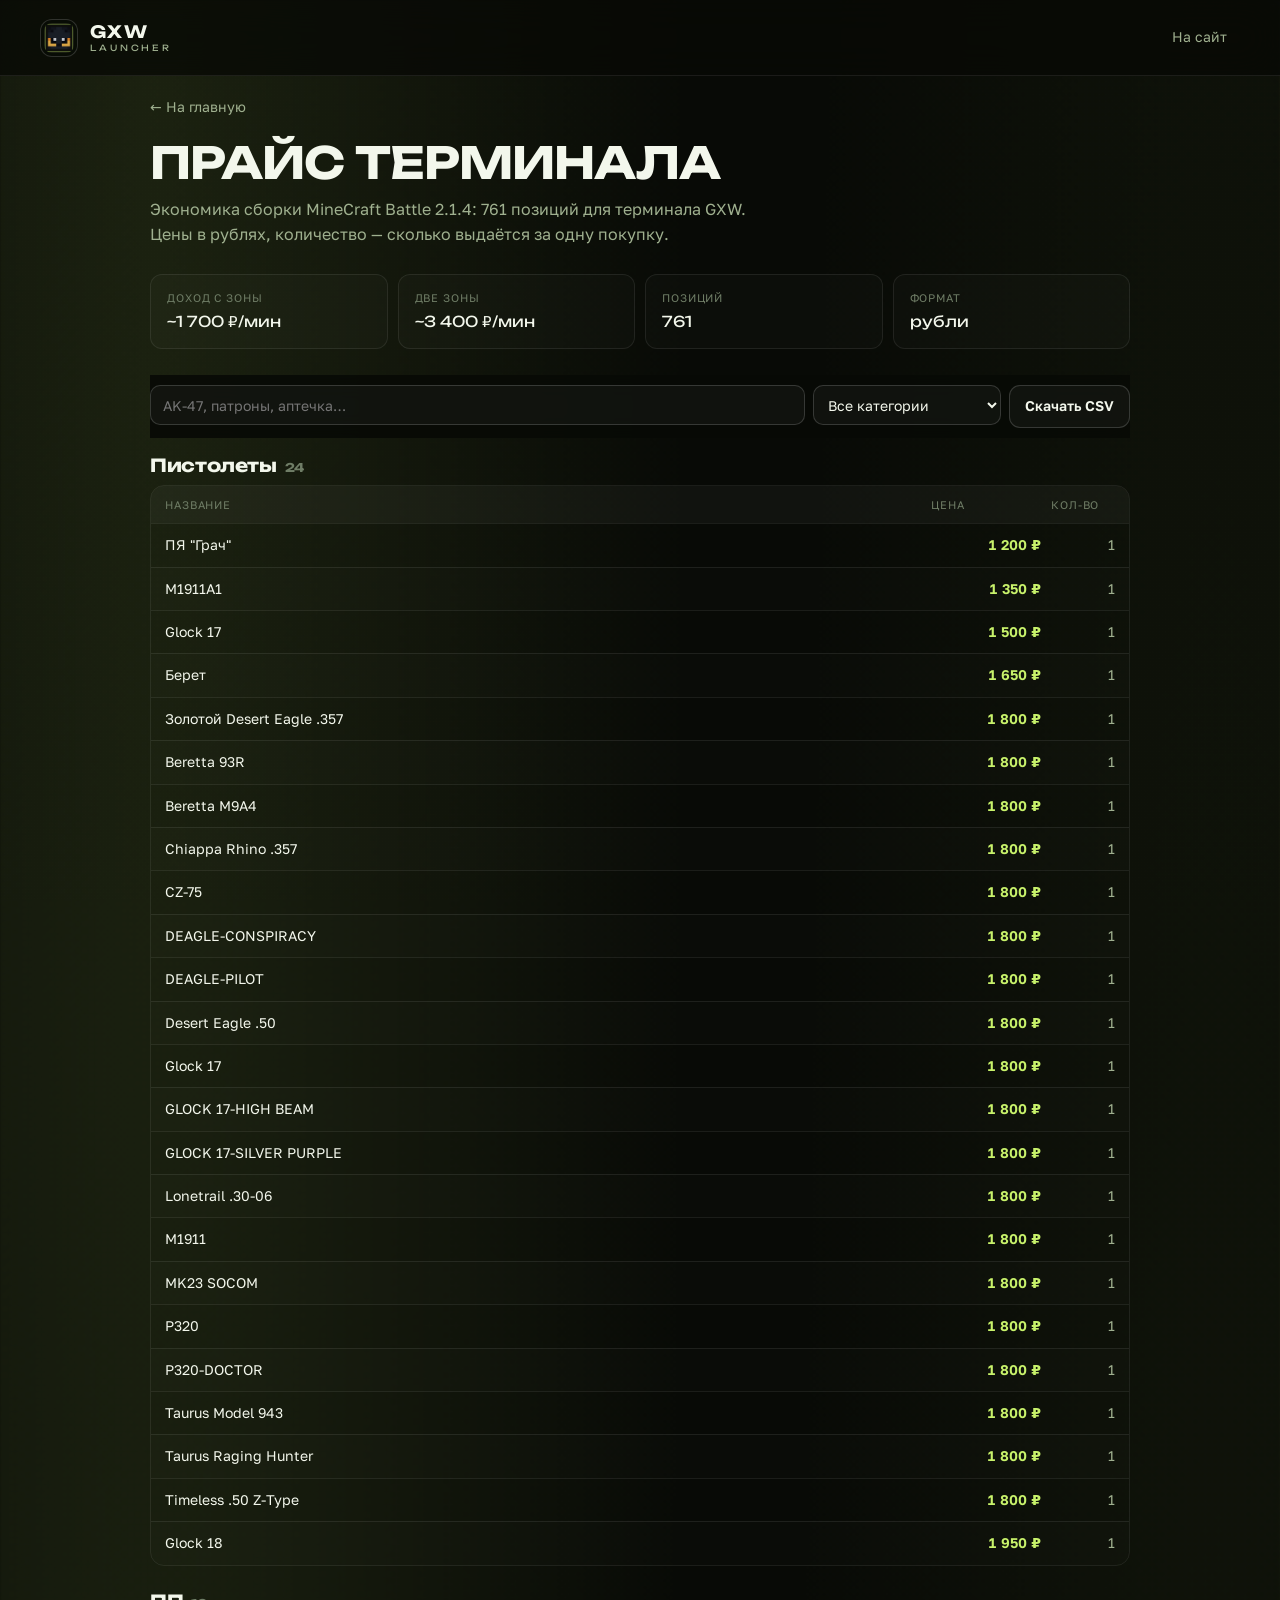
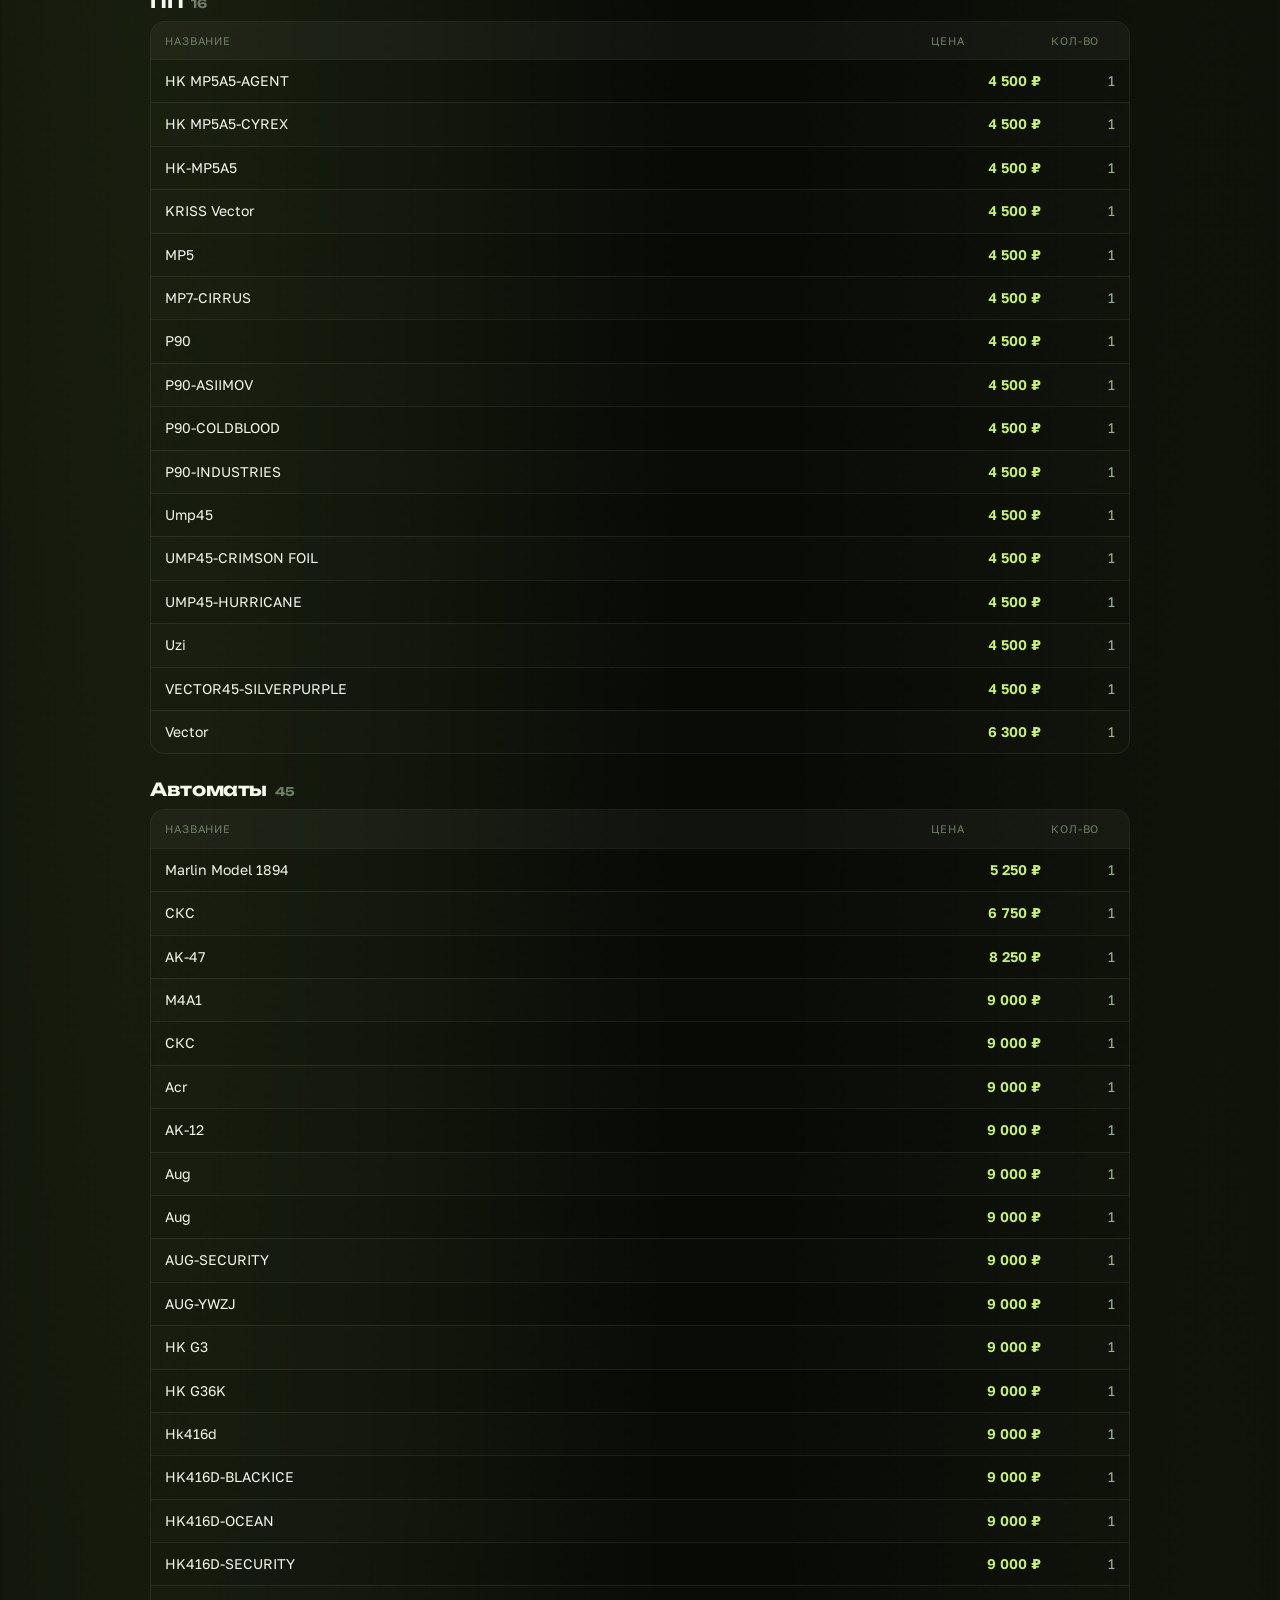
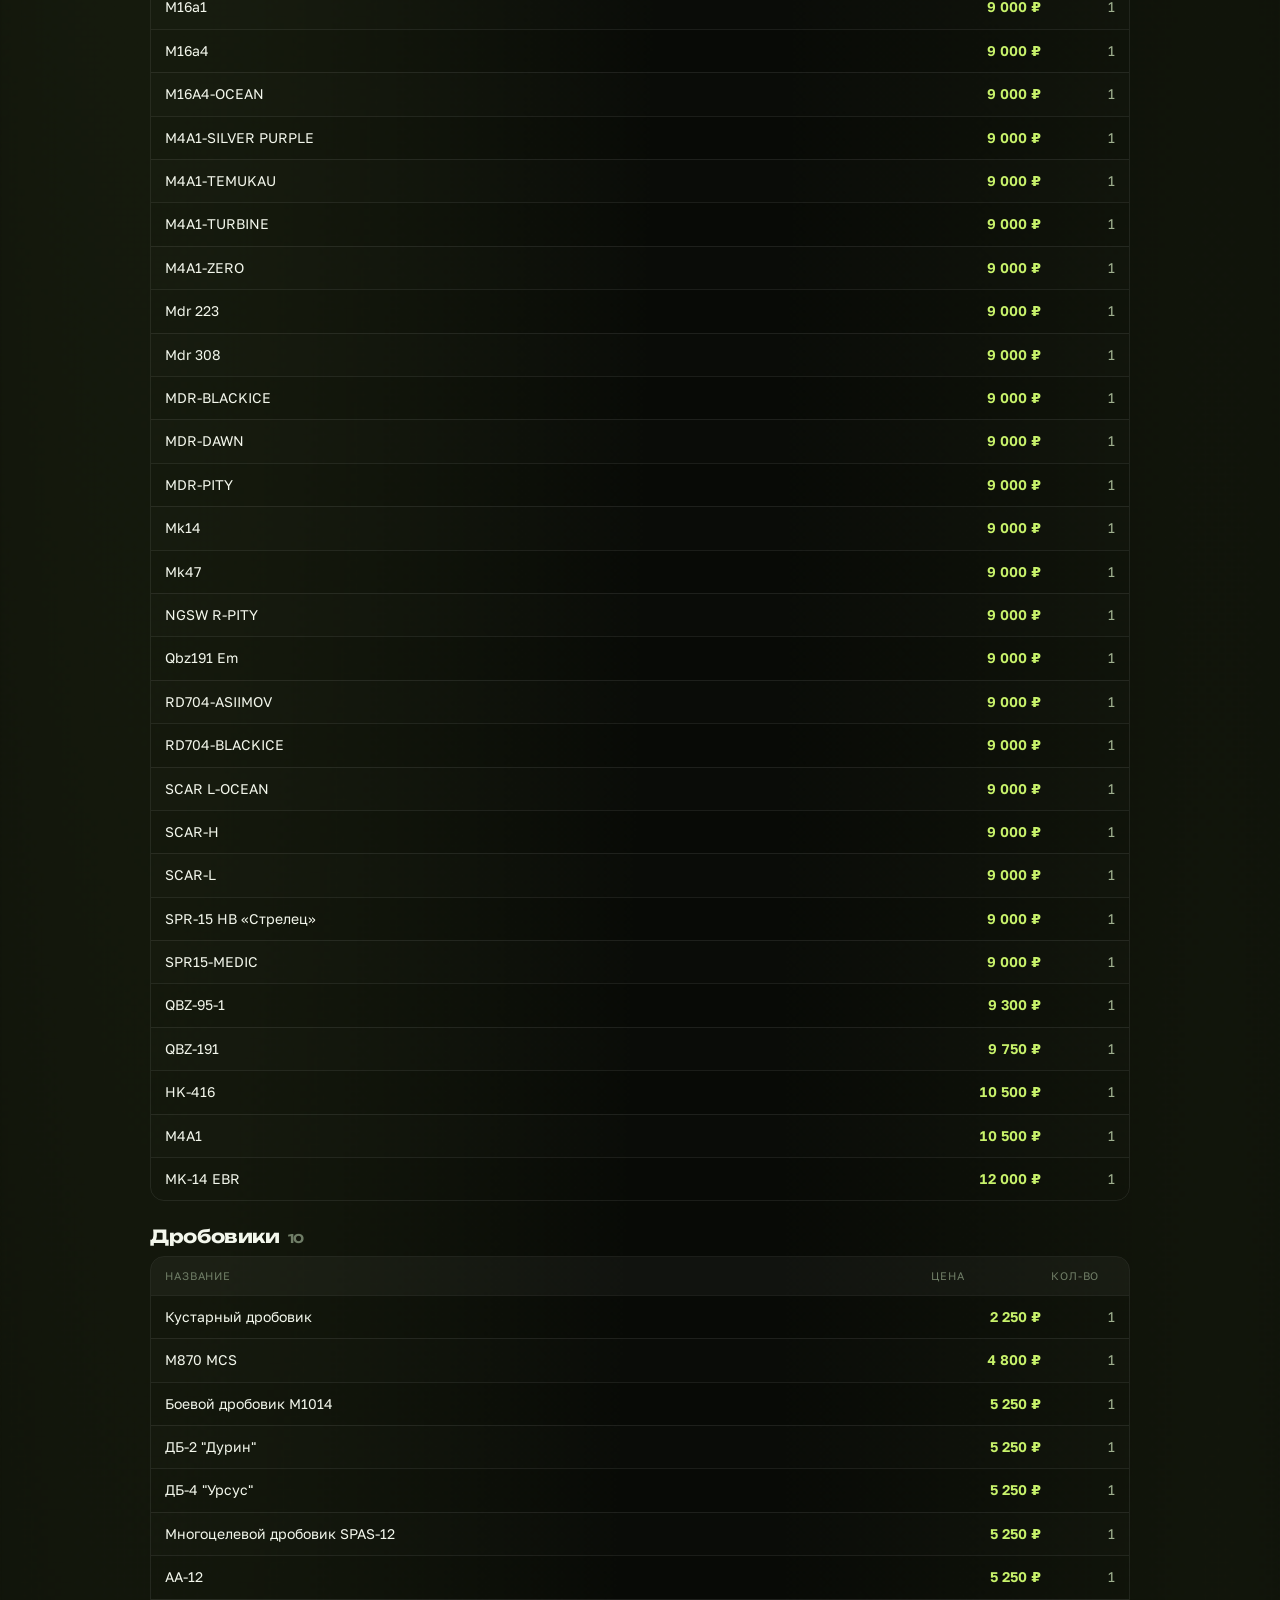
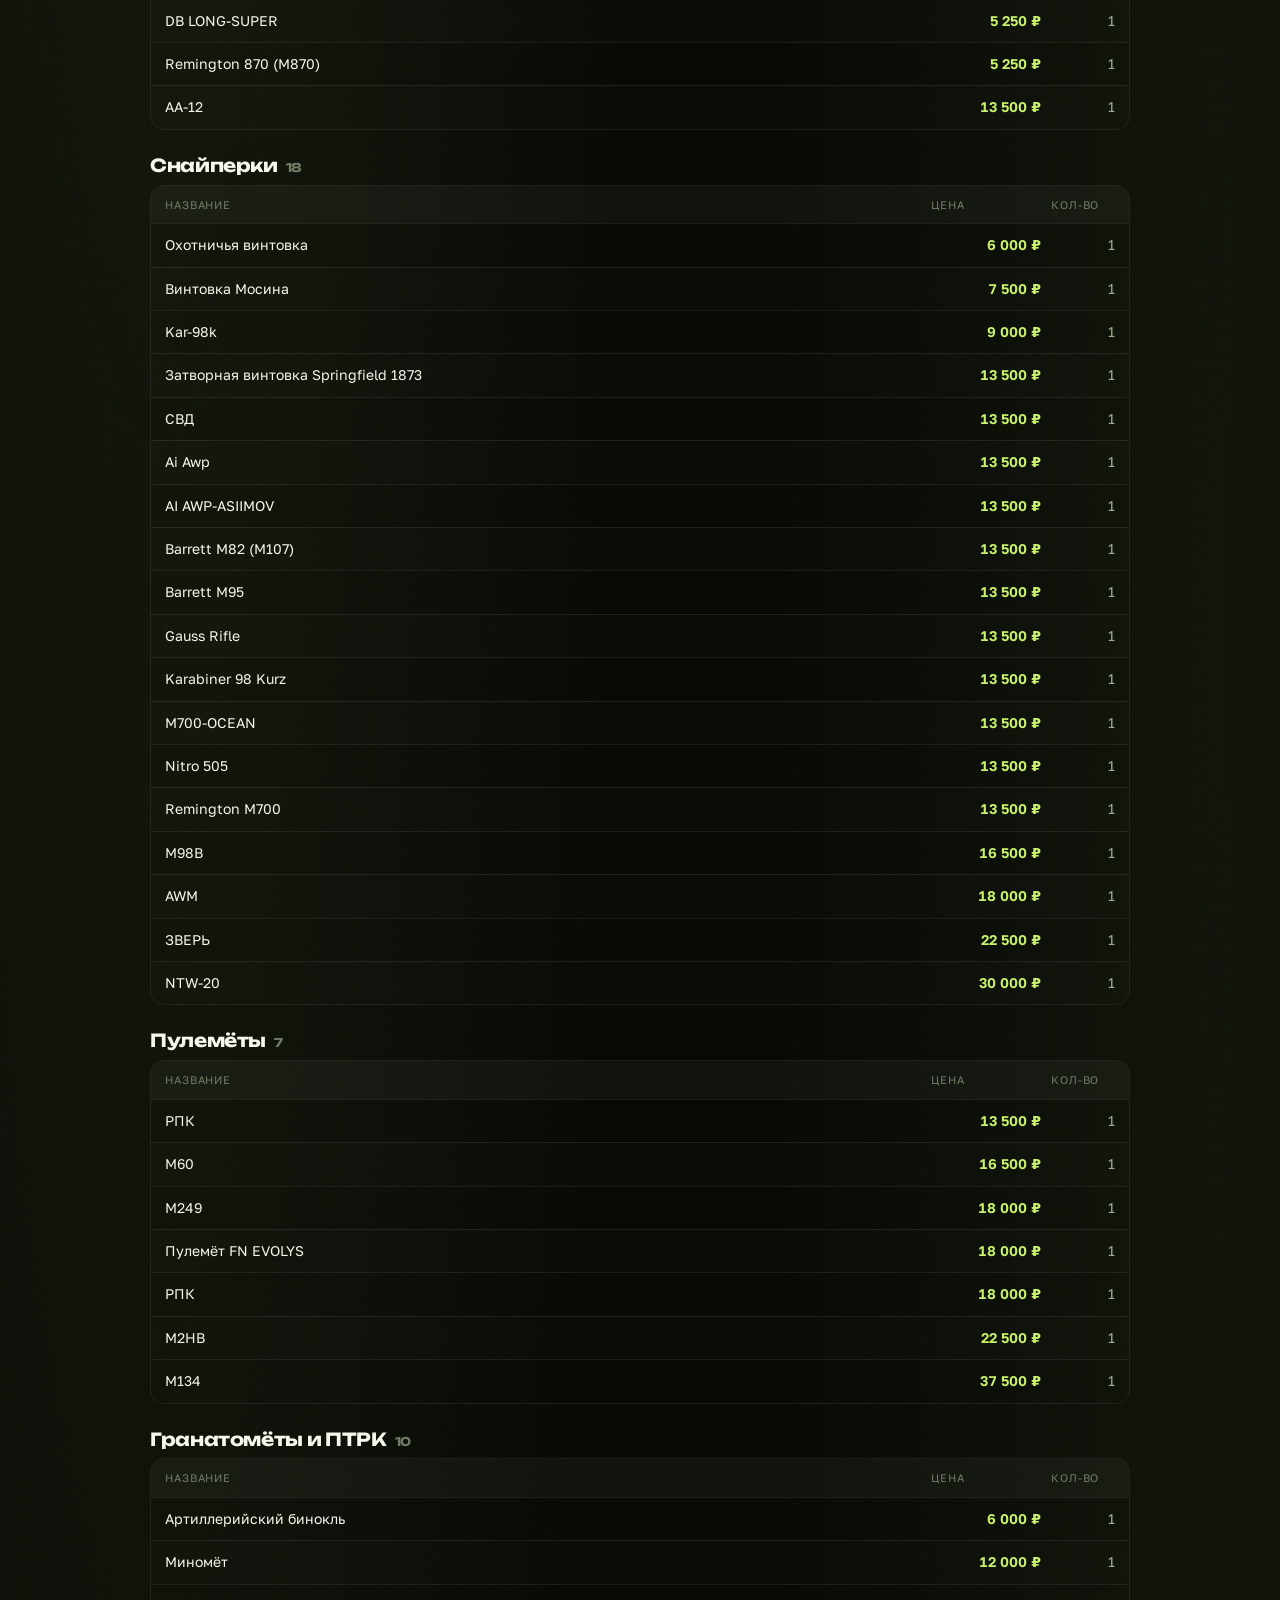
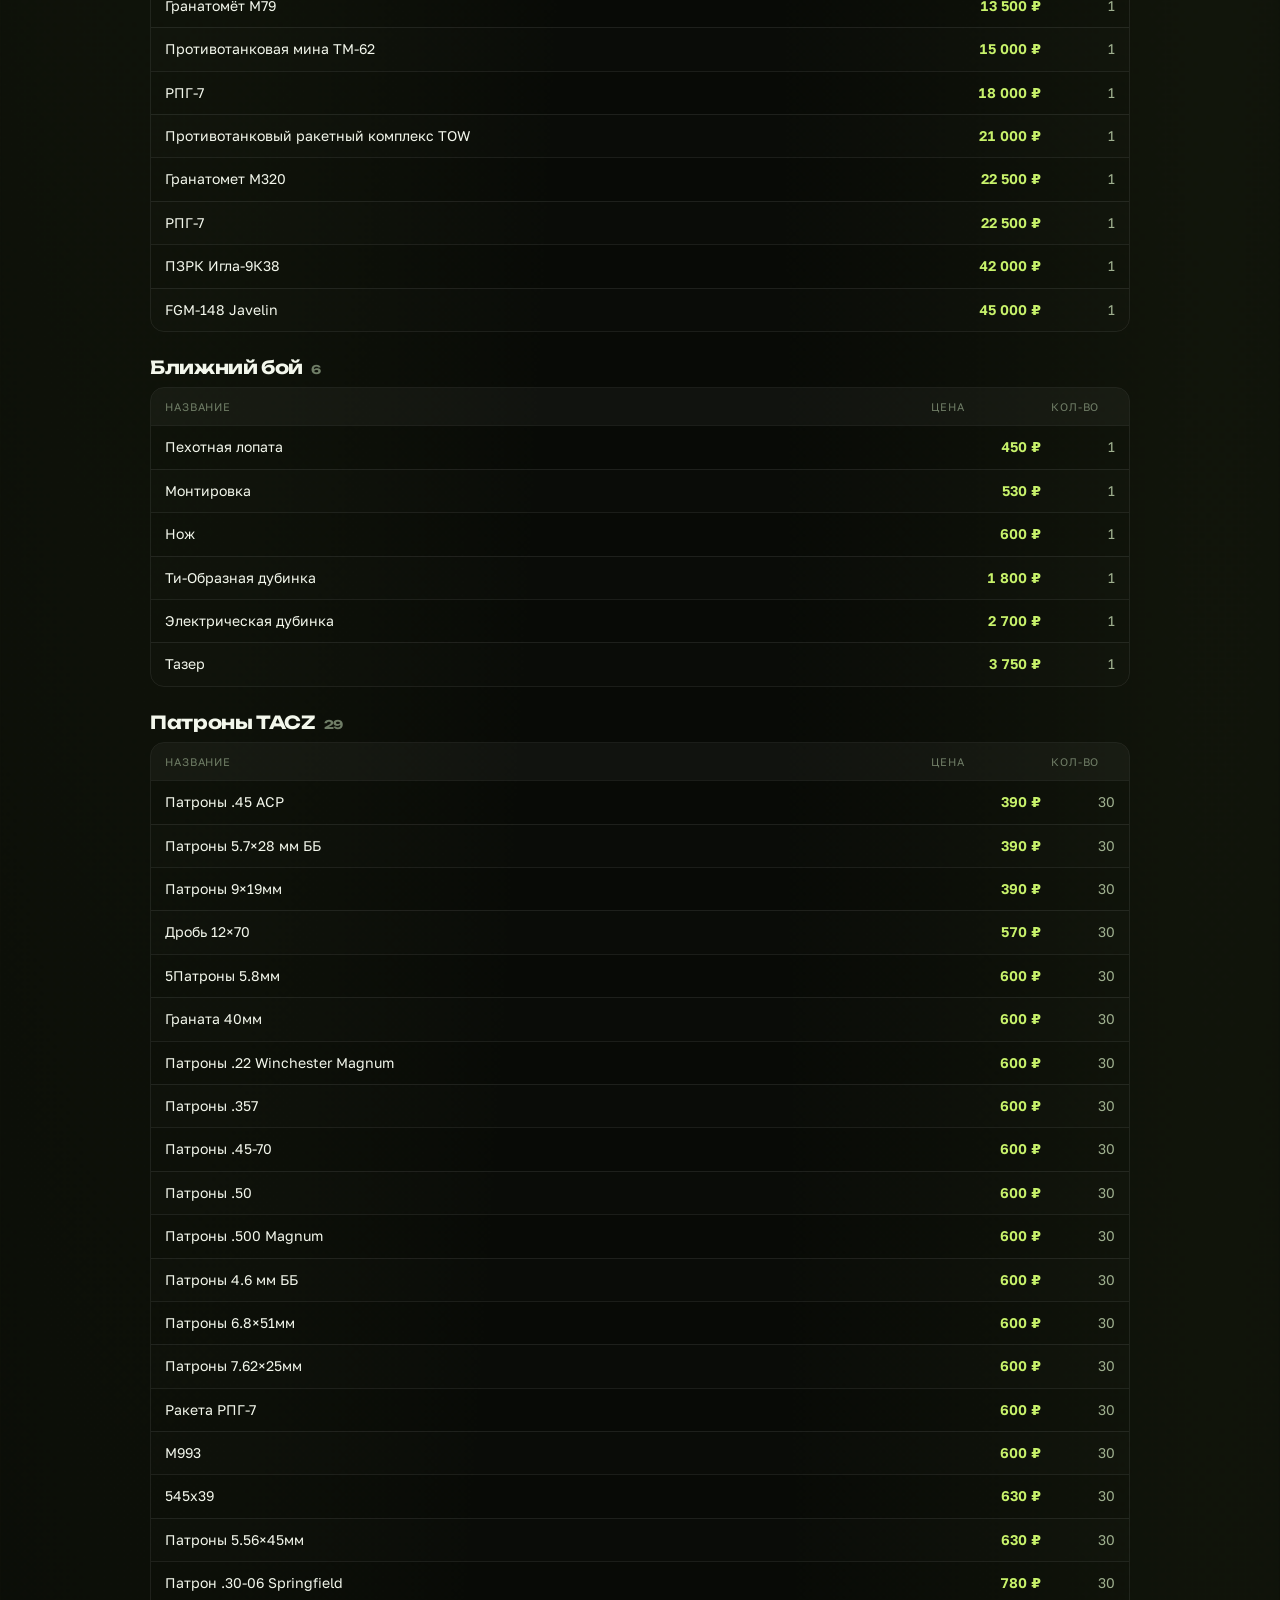
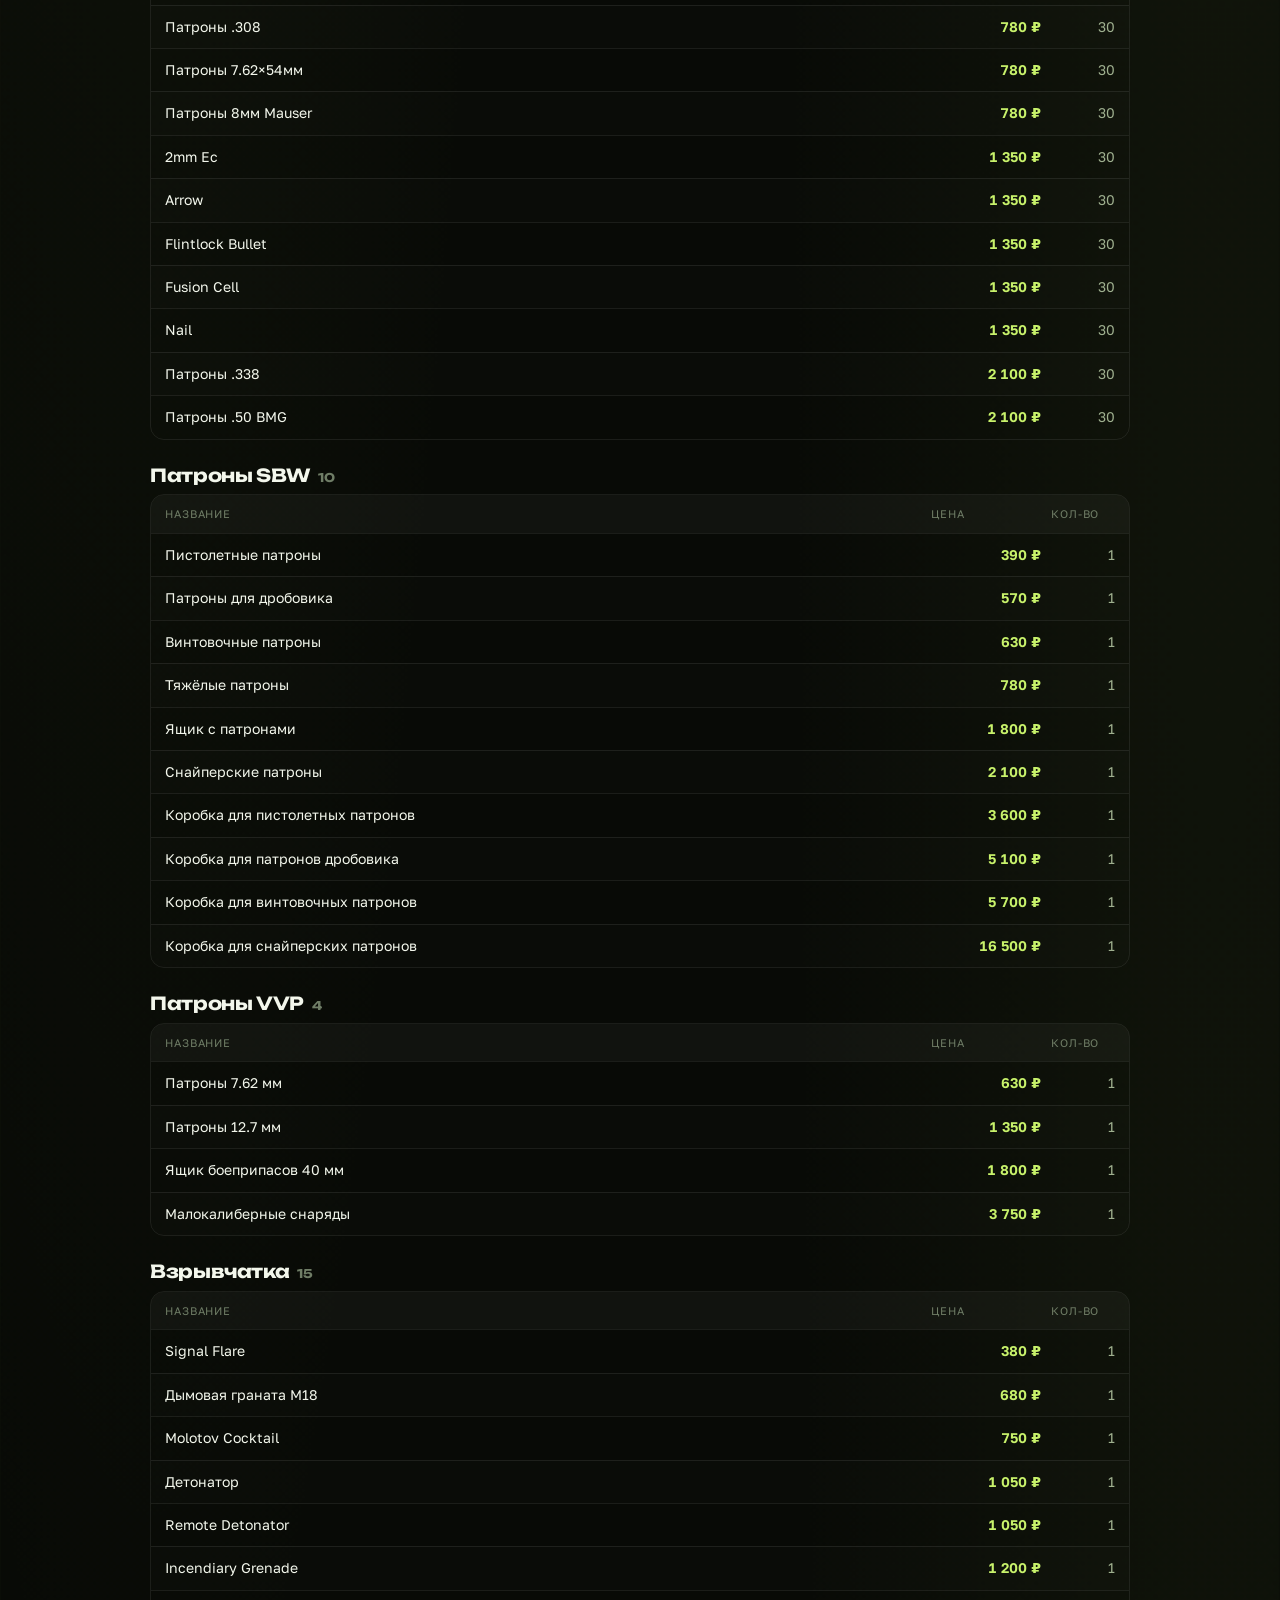
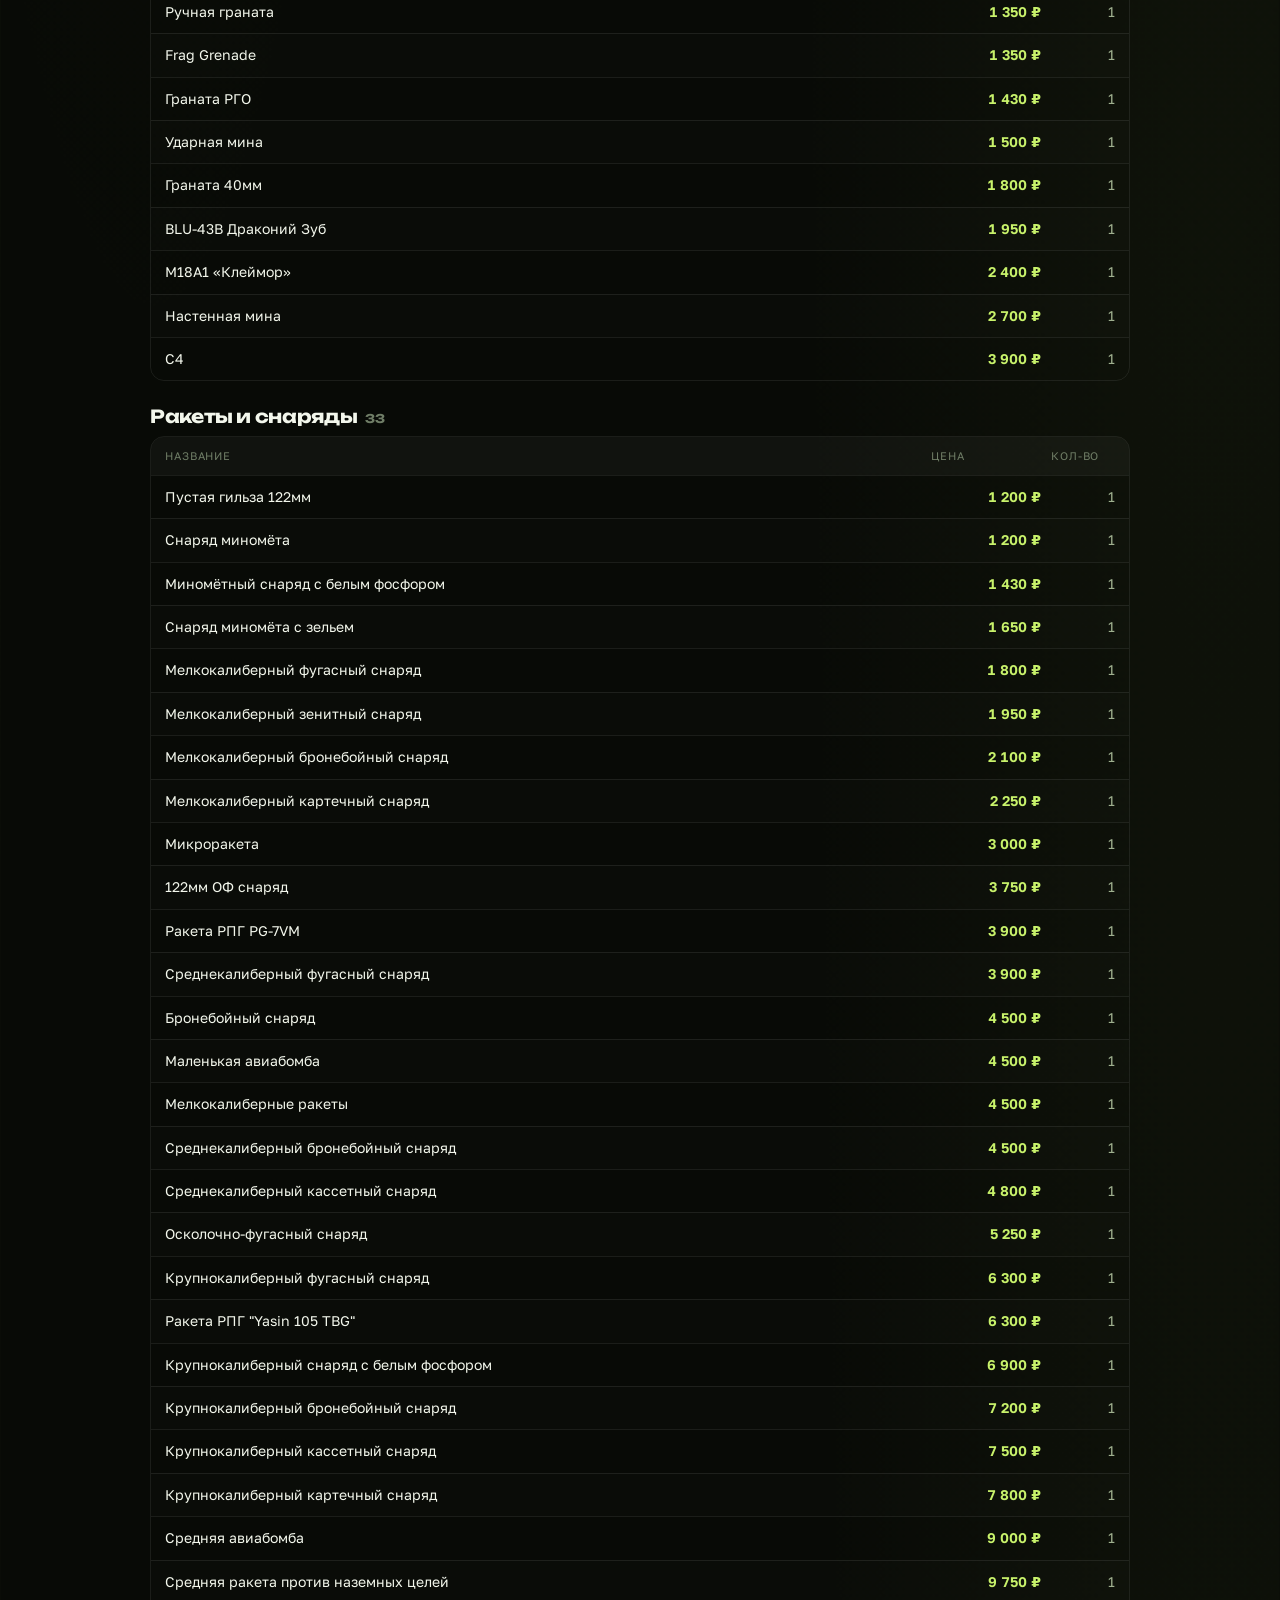
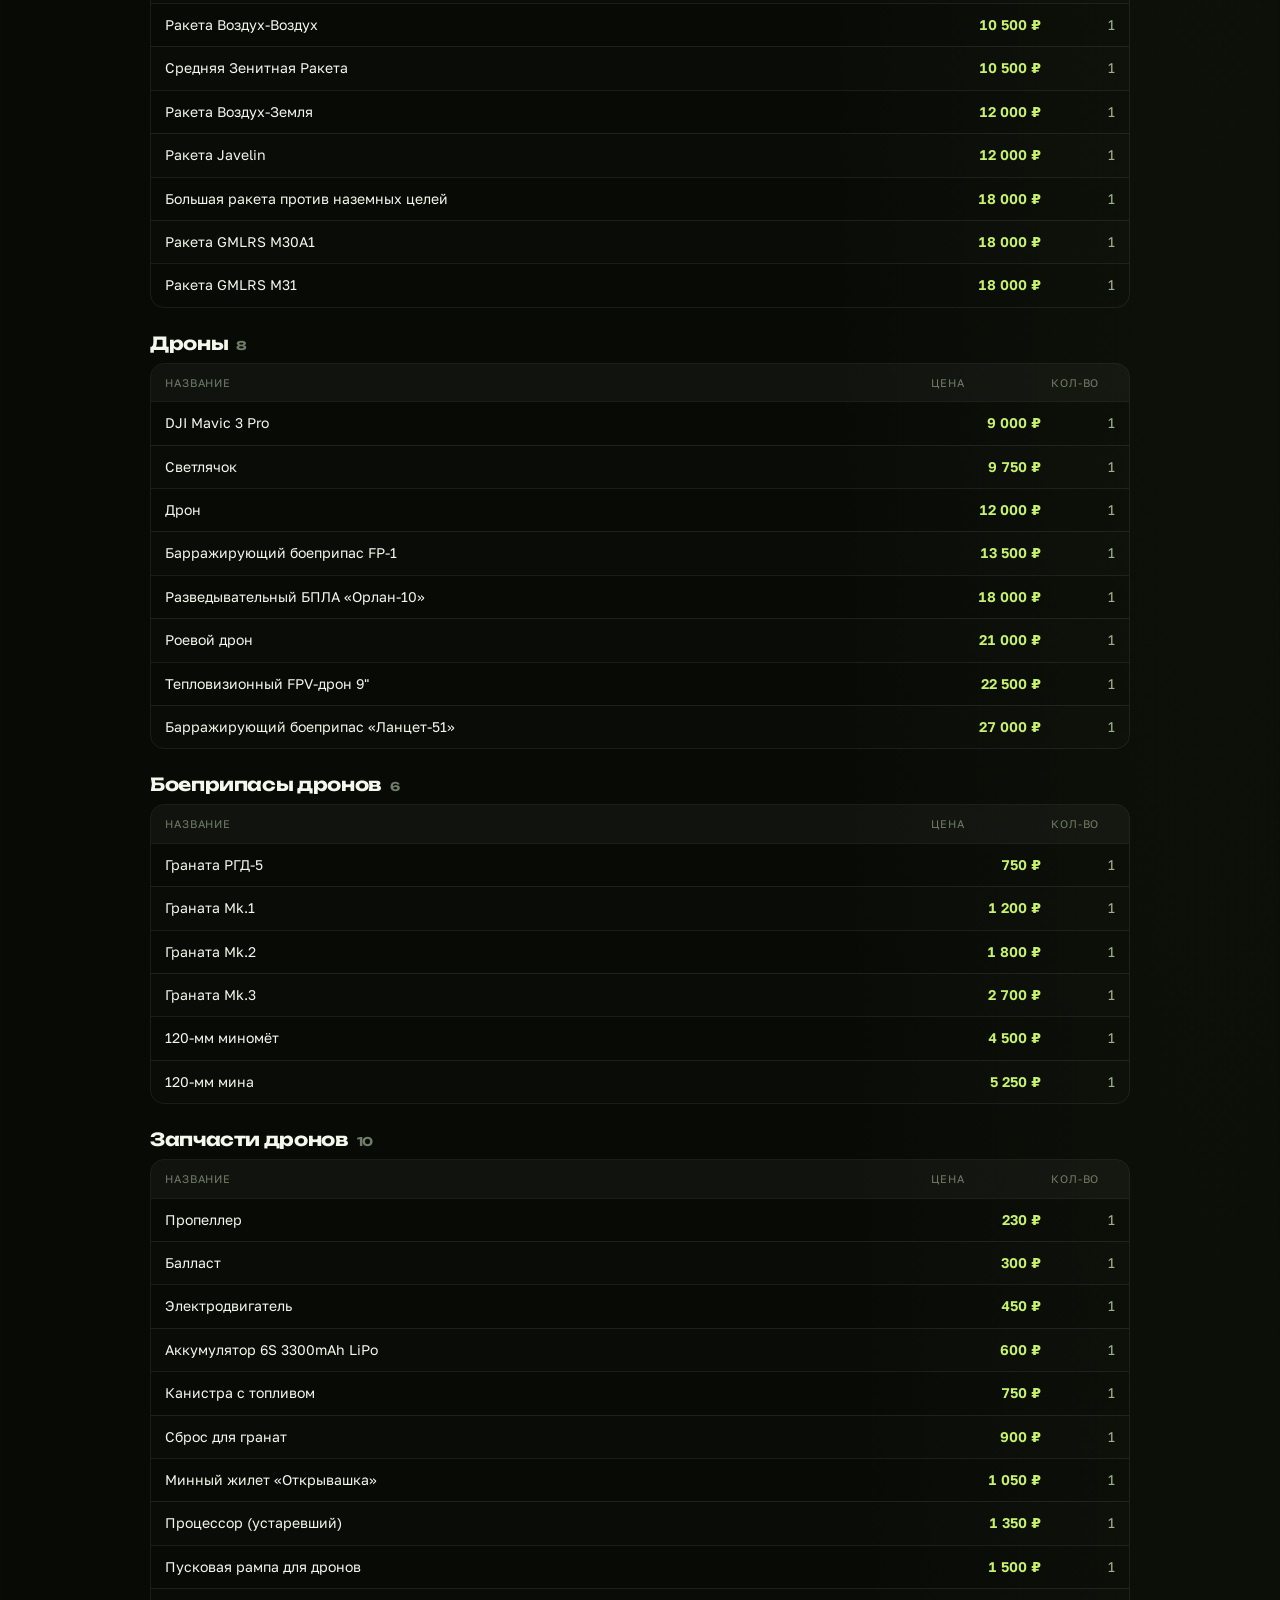
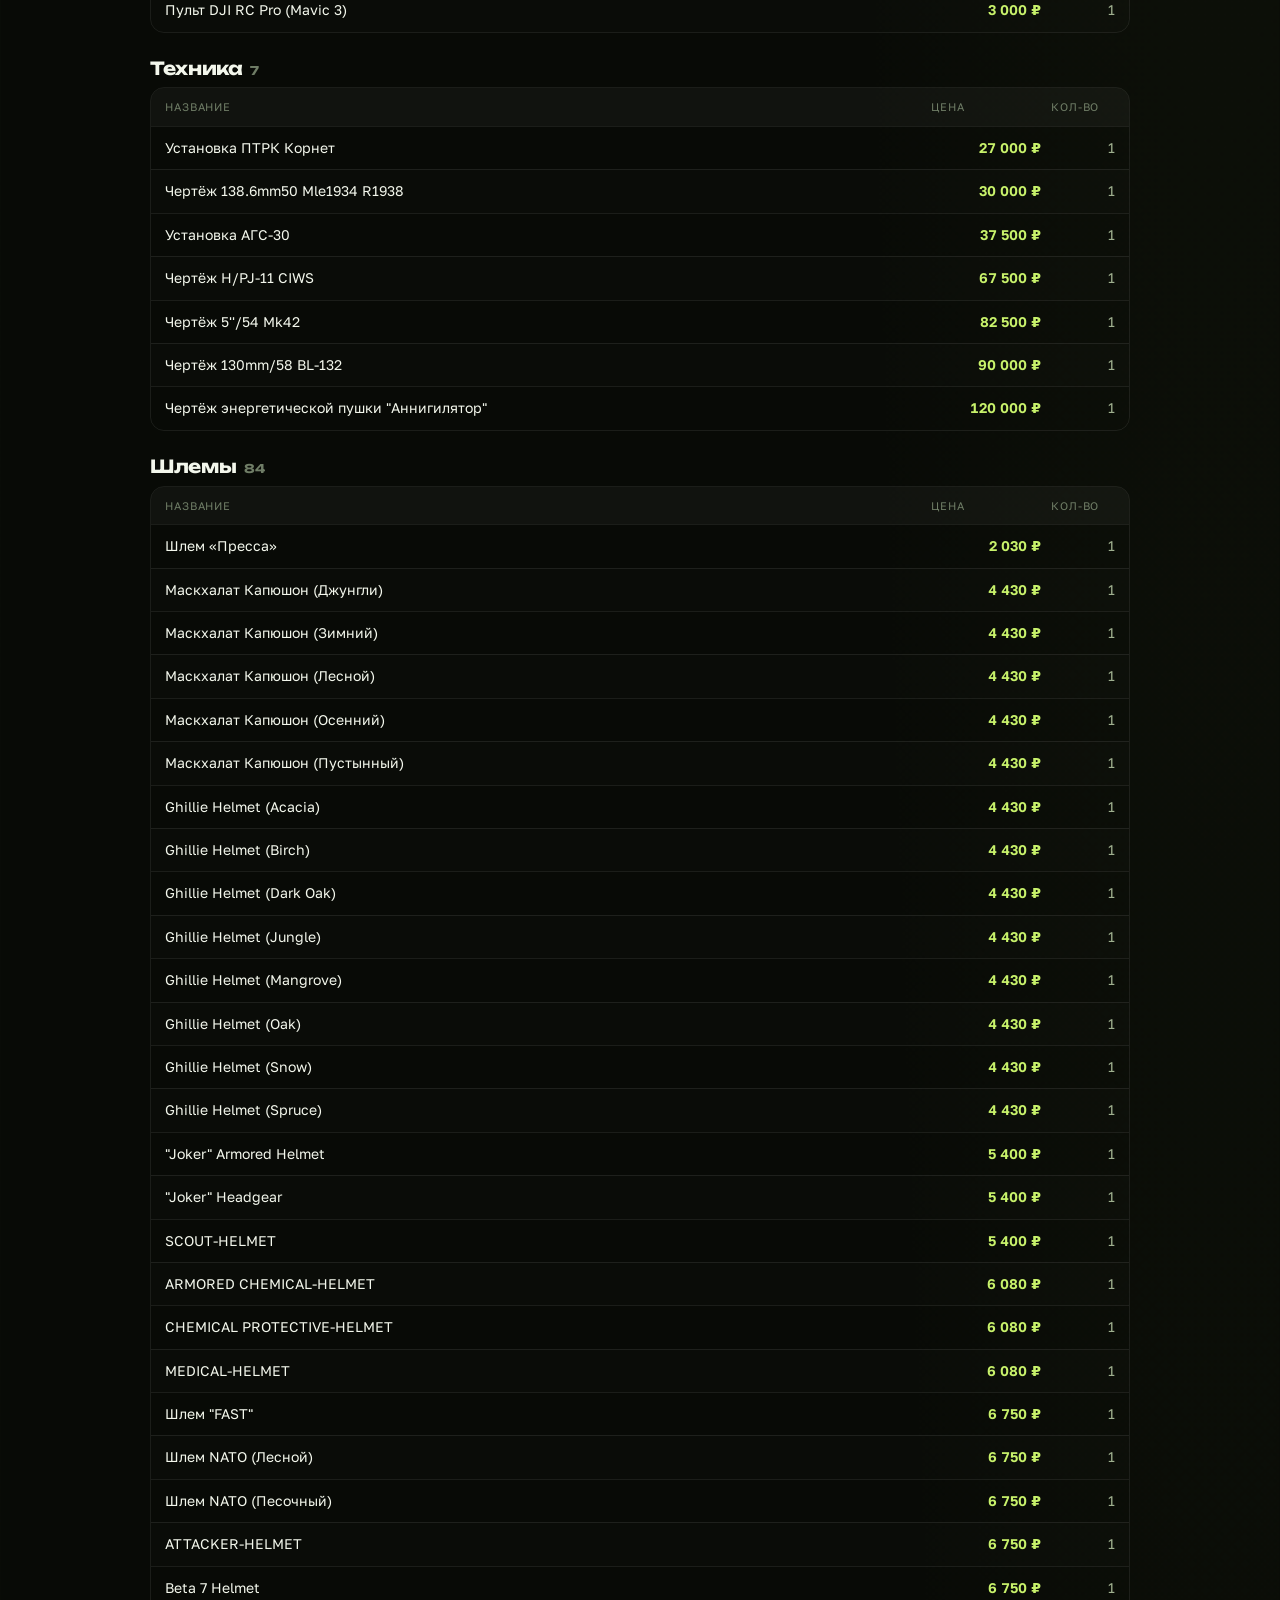
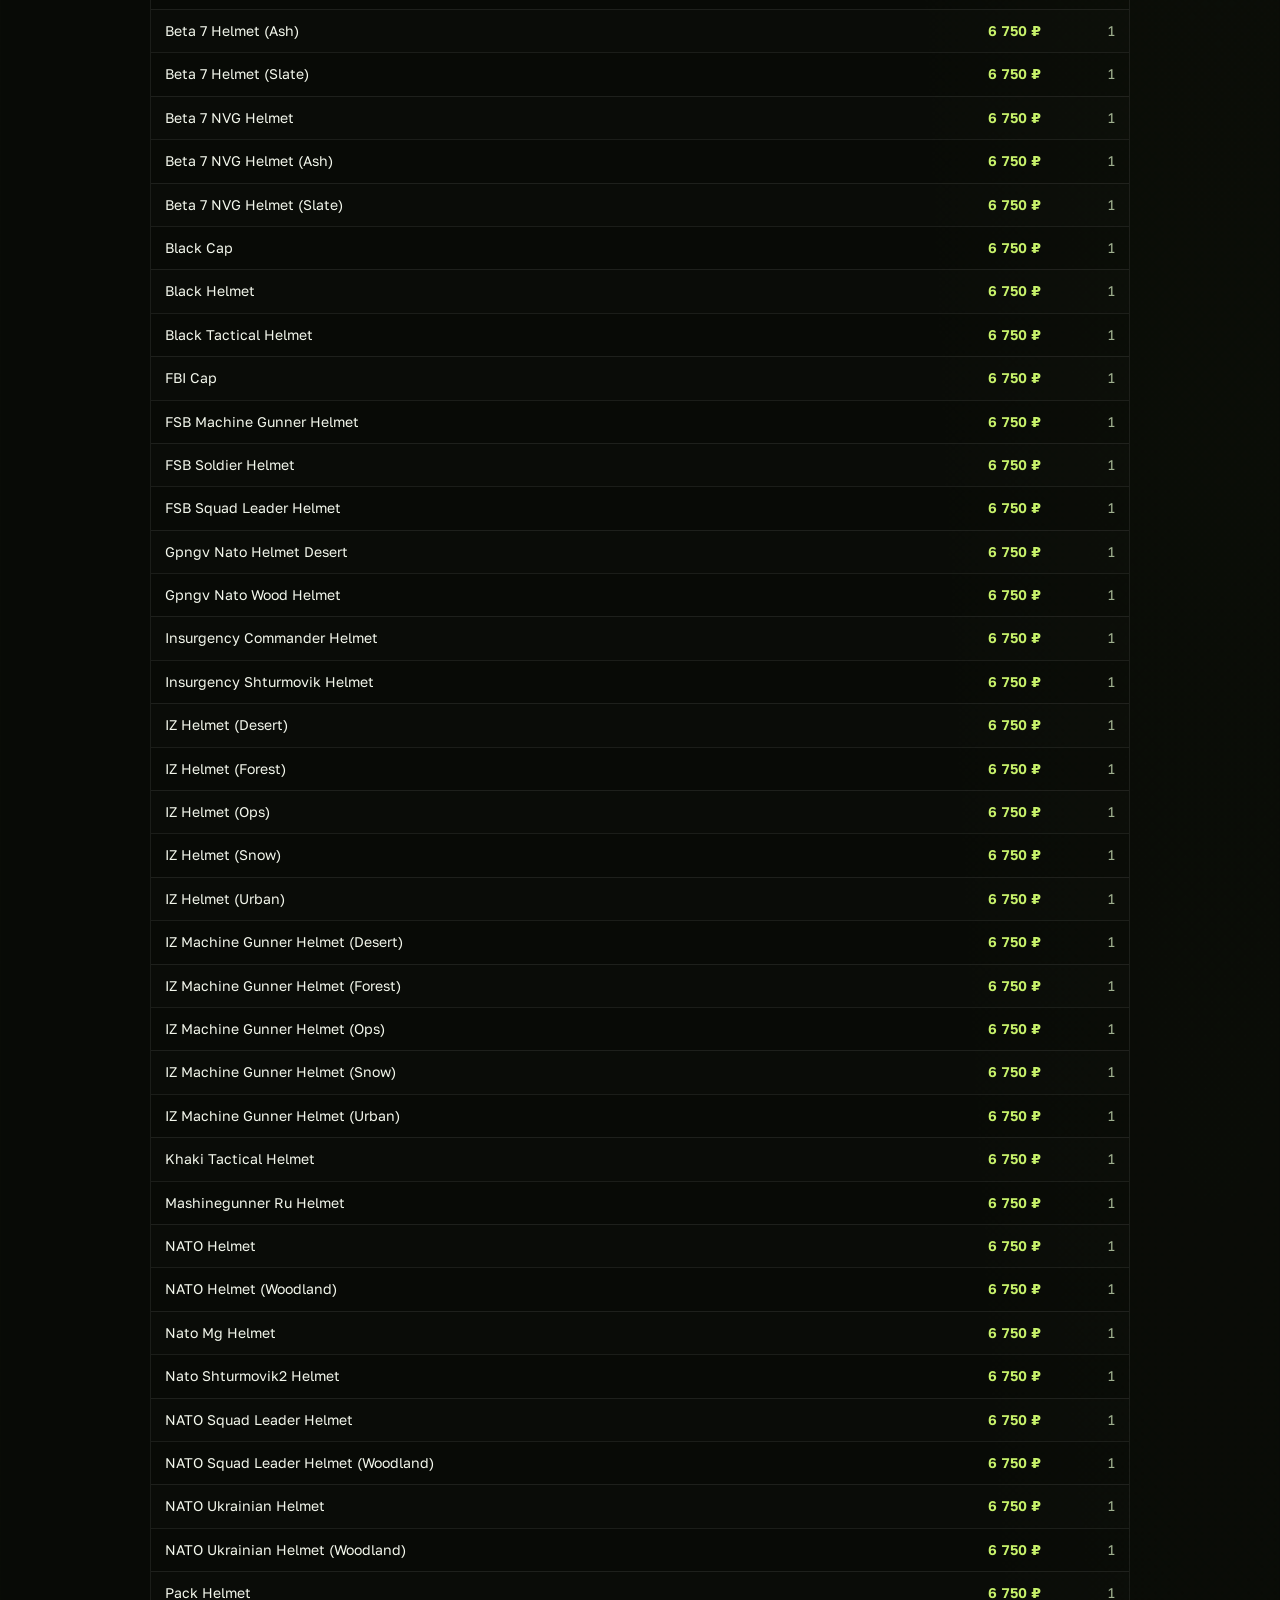
==== commit 7a6285a1: "Economy: prices x1.5" ====
--- a/economy.html
+++ b/economy.html
@@ -106,917 +106,917 @@
     <h2>Пистолеты <span>24</span></h2>
     <div class="eco-table">
       <div class="eco-head"><span>Название</span><span>Цена</span><span>Кол-во</span></div>
-      <div class="eco-row" data-name="пя "грач" superbwarfare:mp_443 пистолеты"><span class="eco-name">ПЯ "Грач"</span><span class="eco-price">800 ₽</span><span class="eco-count">1</span></div>
-      <div class="eco-row" data-name="m1911a1 superbwarfare:m_1911 пистолеты"><span class="eco-name">M1911A1</span><span class="eco-price">900 ₽</span><span class="eco-count">1</span></div>
-      <div class="eco-row" data-name="glock 17 superbwarfare:glock_17 пистолеты"><span class="eco-name">Glock 17</span><span class="eco-price">1 000 ₽</span><span class="eco-count">1</span></div>
-      <div class="eco-row" data-name="берет vvp:bereta пистолеты"><span class="eco-name">Берет</span><span class="eco-price">1 100 ₽</span><span class="eco-count">1</span></div>
-      <div class="eco-row" data-name="золотой desert eagle .357 tacz:modern_kinetic_gun{gunid:tacz:deagle_golden} пистолеты"><span class="eco-name">Золотой Desert Eagle .357</span><span class="eco-price">1 200 ₽</span><span class="eco-count">1</span></div>
-      <div class="eco-row" data-name="beretta 93r tacz:modern_kinetic_gun{gunid:tacz:b93r} пистолеты"><span class="eco-name">Beretta 93R</span><span class="eco-price">1 200 ₽</span><span class="eco-count">1</span></div>
-      <div class="eco-row" data-name="beretta м9а4 tacz:modern_kinetic_gun{gunid:tacz:m9a4} пистолеты"><span class="eco-name">Beretta М9А4</span><span class="eco-price">1 200 ₽</span><span class="eco-count">1</span></div>
-      <div class="eco-row" data-name="chiappa rhino .357 tacz:modern_kinetic_gun{gunid:tacz:rhino357} пистолеты"><span class="eco-name">Chiappa Rhino .357</span><span class="eco-price">1 200 ₽</span><span class="eco-count">1</span></div>
-      <div class="eco-row" data-name="cz-75 tacz:modern_kinetic_gun{gunid:tacz:cz75} пистолеты"><span class="eco-name">CZ-75</span><span class="eco-price">1 200 ₽</span><span class="eco-count">1</span></div>
-      <div class="eco-row" data-name="deagle-conspiracy tacz:modern_kinetic_gun{gunid:lrl:deagle_conspiracy} пистолеты"><span class="eco-name">DEAGLE-CONSPIRACY</span><span class="eco-price">1 200 ₽</span><span class="eco-count">1</span></div>
-      <div class="eco-row" data-name="deagle-pilot tacz:modern_kinetic_gun{gunid:lrl:deagle_pilot} пистолеты"><span class="eco-name">DEAGLE-PILOT</span><span class="eco-price">1 200 ₽</span><span class="eco-count">1</span></div>
-      <div class="eco-row" data-name="desert eagle .50 tacz:modern_kinetic_gun{gunid:tacz:deagle} пистолеты"><span class="eco-name">Desert Eagle .50</span><span class="eco-price">1 200 ₽</span><span class="eco-count">1</span></div>
-      <div class="eco-row" data-name="glock 17 tacz:modern_kinetic_gun{gunid:tacz:glock_17} пистолеты"><span class="eco-name">Glock 17</span><span class="eco-price">1 200 ₽</span><span class="eco-count">1</span></div>
-      <div class="eco-row" data-name="glock 17-high beam tacz:modern_kinetic_gun{gunid:lrl:glock_17_highbeam} пистолеты"><span class="eco-name">GLOCK 17-HIGH BEAM</span><span class="eco-price">1 200 ₽</span><span class="eco-count">1</span></div>
-      <div class="eco-row" data-name="glock 17-silver purple tacz:modern_kinetic_gun{gunid:lrl:glock_17_silverpurple} пистолеты"><span class="eco-name">GLOCK 17-SILVER PURPLE</span><span class="eco-price">1 200 ₽</span><span class="eco-count">1</span></div>
-      <div class="eco-row" data-name="lonetrail .30-06 tacz:modern_kinetic_gun{gunid:tacz:lonetrail} пистолеты"><span class="eco-name">Lonetrail .30-06</span><span class="eco-price">1 200 ₽</span><span class="eco-count">1</span></div>
-      <div class="eco-row" data-name="m1911 tacz:modern_kinetic_gun{gunid:tacz:m1911} пистолеты"><span class="eco-name">M1911</span><span class="eco-price">1 200 ₽</span><span class="eco-count">1</span></div>
-      <div class="eco-row" data-name="mk23 socom tacz:modern_kinetic_gun{gunid:tacz:hk_mk23} пистолеты"><span class="eco-name">MK23 SOCOM</span><span class="eco-price">1 200 ₽</span><span class="eco-count">1</span></div>
-      <div class="eco-row" data-name="p320 tacz:modern_kinetic_gun{gunid:tacz:p320} пистолеты"><span class="eco-name">P320</span><span class="eco-price">1 200 ₽</span><span class="eco-count">1</span></div>
-      <div class="eco-row" data-name="p320-doctor tacz:modern_kinetic_gun{gunid:lrl:p320_doctor} пистолеты"><span class="eco-name">P320-DOCTOR</span><span class="eco-price">1 200 ₽</span><span class="eco-count">1</span></div>
-      <div class="eco-row" data-name="taurus model 943 tacz:modern_kinetic_gun{gunid:tacz:taurus943} пистолеты"><span class="eco-name">Taurus Model 943</span><span class="eco-price">1 200 ₽</span><span class="eco-count">1</span></div>
-      <div class="eco-row" data-name="taurus raging hunter tacz:modern_kinetic_gun{gunid:tacz:taurus500} пистолеты"><span class="eco-name">Taurus Raging Hunter</span><span class="eco-price">1 200 ₽</span><span class="eco-count">1</span></div>
-      <div class="eco-row" data-name="timeless .50 z-type tacz:modern_kinetic_gun{gunid:tacz:timeless50} пистолеты"><span class="eco-name">Timeless .50 Z-Type</span><span class="eco-price">1 200 ₽</span><span class="eco-count">1</span></div>
-      <div class="eco-row" data-name="glock 18 superbwarfare:glock_18 пистолеты"><span class="eco-name">Glock 18</span><span class="eco-price">1 300 ₽</span><span class="eco-count">1</span></div>
+      <div class="eco-row" data-name="пя "грач" superbwarfare:mp_443 пистолеты"><span class="eco-name">ПЯ "Грач"</span><span class="eco-price">1 200 ₽</span><span class="eco-count">1</span></div>
+      <div class="eco-row" data-name="m1911a1 superbwarfare:m_1911 пистолеты"><span class="eco-name">M1911A1</span><span class="eco-price">1 350 ₽</span><span class="eco-count">1</span></div>
+      <div class="eco-row" data-name="glock 17 superbwarfare:glock_17 пистолеты"><span class="eco-name">Glock 17</span><span class="eco-price">1 500 ₽</span><span class="eco-count">1</span></div>
+      <div class="eco-row" data-name="берет vvp:bereta пистолеты"><span class="eco-name">Берет</span><span class="eco-price">1 650 ₽</span><span class="eco-count">1</span></div>
+      <div class="eco-row" data-name="золотой desert eagle .357 tacz:modern_kinetic_gun{gunid:tacz:deagle_golden} пистолеты"><span class="eco-name">Золотой Desert Eagle .357</span><span class="eco-price">1 800 ₽</span><span class="eco-count">1</span></div>
+      <div class="eco-row" data-name="beretta 93r tacz:modern_kinetic_gun{gunid:tacz:b93r} пистолеты"><span class="eco-name">Beretta 93R</span><span class="eco-price">1 800 ₽</span><span class="eco-count">1</span></div>
+      <div class="eco-row" data-name="beretta м9а4 tacz:modern_kinetic_gun{gunid:tacz:m9a4} пистолеты"><span class="eco-name">Beretta М9А4</span><span class="eco-price">1 800 ₽</span><span class="eco-count">1</span></div>
+      <div class="eco-row" data-name="chiappa rhino .357 tacz:modern_kinetic_gun{gunid:tacz:rhino357} пистолеты"><span class="eco-name">Chiappa Rhino .357</span><span class="eco-price">1 800 ₽</span><span class="eco-count">1</span></div>
+      <div class="eco-row" data-name="cz-75 tacz:modern_kinetic_gun{gunid:tacz:cz75} пистолеты"><span class="eco-name">CZ-75</span><span class="eco-price">1 800 ₽</span><span class="eco-count">1</span></div>
+      <div class="eco-row" data-name="deagle-conspiracy tacz:modern_kinetic_gun{gunid:lrl:deagle_conspiracy} пистолеты"><span class="eco-name">DEAGLE-CONSPIRACY</span><span class="eco-price">1 800 ₽</span><span class="eco-count">1</span></div>
+      <div class="eco-row" data-name="deagle-pilot tacz:modern_kinetic_gun{gunid:lrl:deagle_pilot} пистолеты"><span class="eco-name">DEAGLE-PILOT</span><span class="eco-price">1 800 ₽</span><span class="eco-count">1</span></div>
+      <div class="eco-row" data-name="desert eagle .50 tacz:modern_kinetic_gun{gunid:tacz:deagle} пистолеты"><span class="eco-name">Desert Eagle .50</span><span class="eco-price">1 800 ₽</span><span class="eco-count">1</span></div>
+      <div class="eco-row" data-name="glock 17 tacz:modern_kinetic_gun{gunid:tacz:glock_17} пистолеты"><span class="eco-name">Glock 17</span><span class="eco-price">1 800 ₽</span><span class="eco-count">1</span></div>
+      <div class="eco-row" data-name="glock 17-high beam tacz:modern_kinetic_gun{gunid:lrl:glock_17_highbeam} пистолеты"><span class="eco-name">GLOCK 17-HIGH BEAM</span><span class="eco-price">1 800 ₽</span><span class="eco-count">1</span></div>
+      <div class="eco-row" data-name="glock 17-silver purple tacz:modern_kinetic_gun{gunid:lrl:glock_17_silverpurple} пистолеты"><span class="eco-name">GLOCK 17-SILVER PURPLE</span><span class="eco-price">1 800 ₽</span><span class="eco-count">1</span></div>
+      <div class="eco-row" data-name="lonetrail .30-06 tacz:modern_kinetic_gun{gunid:tacz:lonetrail} пистолеты"><span class="eco-name">Lonetrail .30-06</span><span class="eco-price">1 800 ₽</span><span class="eco-count">1</span></div>
+      <div class="eco-row" data-name="m1911 tacz:modern_kinetic_gun{gunid:tacz:m1911} пистолеты"><span class="eco-name">M1911</span><span class="eco-price">1 800 ₽</span><span class="eco-count">1</span></div>
+      <div class="eco-row" data-name="mk23 socom tacz:modern_kinetic_gun{gunid:tacz:hk_mk23} пистолеты"><span class="eco-name">MK23 SOCOM</span><span class="eco-price">1 800 ₽</span><span class="eco-count">1</span></div>
+      <div class="eco-row" data-name="p320 tacz:modern_kinetic_gun{gunid:tacz:p320} пистолеты"><span class="eco-name">P320</span><span class="eco-price">1 800 ₽</span><span class="eco-count">1</span></div>
+      <div class="eco-row" data-name="p320-doctor tacz:modern_kinetic_gun{gunid:lrl:p320_doctor} пистолеты"><span class="eco-name">P320-DOCTOR</span><span class="eco-price">1 800 ₽</span><span class="eco-count">1</span></div>
+      <div class="eco-row" data-name="taurus model 943 tacz:modern_kinetic_gun{gunid:tacz:taurus943} пистолеты"><span class="eco-name">Taurus Model 943</span><span class="eco-price">1 800 ₽</span><span class="eco-count">1</span></div>
+      <div class="eco-row" data-name="taurus raging hunter tacz:modern_kinetic_gun{gunid:tacz:taurus500} пистолеты"><span class="eco-name">Taurus Raging Hunter</span><span class="eco-price">1 800 ₽</span><span class="eco-count">1</span></div>
+      <div class="eco-row" data-name="timeless .50 z-type tacz:modern_kinetic_gun{gunid:tacz:timeless50} пистолеты"><span class="eco-name">Timeless .50 Z-Type</span><span class="eco-price">1 800 ₽</span><span class="eco-count">1</span></div>
+      <div class="eco-row" data-name="glock 18 superbwarfare:glock_18 пистолеты"><span class="eco-name">Glock 18</span><span class="eco-price">1 950 ₽</span><span class="eco-count">1</span></div>
     </div>
   </section>
   <section class="eco-cat" data-cat="ПП">
     <h2>ПП <span>16</span></h2>
     <div class="eco-table">
       <div class="eco-head"><span>Название</span><span>Цена</span><span>Кол-во</span></div>
-      <div class="eco-row" data-name="hk mp5a5-agent tacz:modern_kinetic_gun{gunid:lrl:hk_mp5a5_agent} пп"><span class="eco-name">HK MP5A5-AGENT</span><span class="eco-price">3 000 ₽</span><span class="eco-count">1</span></div>
-      <div class="eco-row" data-name="hk mp5a5-cyrex tacz:modern_kinetic_gun{gunid:lrl:hk_mp5a5_cyrex} пп"><span class="eco-name">HK MP5A5-CYREX</span><span class="eco-price">3 000 ₽</span><span class="eco-count">1</span></div>
-      <div class="eco-row" data-name="hk-mp5a5 tacz:modern_kinetic_gun{gunid:tacz:hk_mp5a5} пп"><span class="eco-name">HK-MP5A5</span><span class="eco-price">3 000 ₽</span><span class="eco-count">1</span></div>
-      <div class="eco-row" data-name="kriss vector tacz:modern_kinetic_gun{gunid:tacz:vector45} пп"><span class="eco-name">KRISS Vector</span><span class="eco-price">3 000 ₽</span><span class="eco-count">1</span></div>
-      <div class="eco-row" data-name="mp5 superbwarfare:mp_5 пп"><span class="eco-name">MP5</span><span class="eco-price">3 000 ₽</span><span class="eco-count">1</span></div>
-      <div class="eco-row" data-name="mp7-cirrus tacz:modern_kinetic_gun{gunid:lrl:mp7_cirrus} пп"><span class="eco-name">MP7-CIRRUS</span><span class="eco-price">3 000 ₽</span><span class="eco-count">1</span></div>
-      <div class="eco-row" data-name="p90 tacz:modern_kinetic_gun{gunid:tacz:p90} пп"><span class="eco-name">P90</span><span class="eco-price">3 000 ₽</span><span class="eco-count">1</span></div>
-      <div class="eco-row" data-name="p90-asiimov tacz:modern_kinetic_gun{gunid:lrl:p90_asiimov} пп"><span class="eco-name">P90-ASIIMOV</span><span class="eco-price">3 000 ₽</span><span class="eco-count">1</span></div>
-      <div class="eco-row" data-name="p90-coldblood tacz:modern_kinetic_gun{gunid:lrl:p90_cold_blooded} пп"><span class="eco-name">P90-COLDBLOOD</span><span class="eco-price">3 000 ₽</span><span class="eco-count">1</span></div>
-      <div class="eco-row" data-name="p90-industries tacz:modern_kinetic_gun{gunid:lrl:p90_industries} пп"><span class="eco-name">P90-INDUSTRIES</span><span class="eco-price">3 000 ₽</span><span class="eco-count">1</span></div>
-      <div class="eco-row" data-name="ump45 tacz:modern_kinetic_gun{gunid:tacz:ump45} пп"><span class="eco-name">Ump45</span><span class="eco-price">3 000 ₽</span><span class="eco-count">1</span></div>
-      <div class="eco-row" data-name="ump45-crimson foil tacz:modern_kinetic_gun{gunid:lrl:ump45_crimson_foil} пп"><span class="eco-name">UMP45-CRIMSON FOIL</span><span class="eco-price">3 000 ₽</span><span class="eco-count">1</span></div>
-      <div class="eco-row" data-name="ump45-hurricane tacz:modern_kinetic_gun{gunid:lrl:ump45_hurrican} пп"><span class="eco-name">UMP45-HURRICANE</span><span class="eco-price">3 000 ₽</span><span class="eco-count">1</span></div>
-      <div class="eco-row" data-name="uzi tacz:modern_kinetic_gun{gunid:tacz:uzi} пп"><span class="eco-name">Uzi</span><span class="eco-price">3 000 ₽</span><span class="eco-count">1</span></div>
-      <div class="eco-row" data-name="vector45-silverpurple tacz:modern_kinetic_gun{gunid:lrl:vector45_silverpurple} пп"><span class="eco-name">VECTOR45-SILVERPURPLE</span><span class="eco-price">3 000 ₽</span><span class="eco-count">1</span></div>
-      <div class="eco-row" data-name="vector superbwarfare:vector пп"><span class="eco-name">Vector</span><span class="eco-price">4 200 ₽</span><span class="eco-count">1</span></div>
+      <div class="eco-row" data-name="hk mp5a5-agent tacz:modern_kinetic_gun{gunid:lrl:hk_mp5a5_agent} пп"><span class="eco-name">HK MP5A5-AGENT</span><span class="eco-price">4 500 ₽</span><span class="eco-count">1</span></div>
+      <div class="eco-row" data-name="hk mp5a5-cyrex tacz:modern_kinetic_gun{gunid:lrl:hk_mp5a5_cyrex} пп"><span class="eco-name">HK MP5A5-CYREX</span><span class="eco-price">4 500 ₽</span><span class="eco-count">1</span></div>
+      <div class="eco-row" data-name="hk-mp5a5 tacz:modern_kinetic_gun{gunid:tacz:hk_mp5a5} пп"><span class="eco-name">HK-MP5A5</span><span class="eco-price">4 500 ₽</span><span class="eco-count">1</span></div>
+      <div class="eco-row" data-name="kriss vector tacz:modern_kinetic_gun{gunid:tacz:vector45} пп"><span class="eco-name">KRISS Vector</span><span class="eco-price">4 500 ₽</span><span class="eco-count">1</span></div>
+      <div class="eco-row" data-name="mp5 superbwarfare:mp_5 пп"><span class="eco-name">MP5</span><span class="eco-price">4 500 ₽</span><span class="eco-count">1</span></div>
+      <div class="eco-row" data-name="mp7-cirrus tacz:modern_kinetic_gun{gunid:lrl:mp7_cirrus} пп"><span class="eco-name">MP7-CIRRUS</span><span class="eco-price">4 500 ₽</span><span class="eco-count">1</span></div>
+      <div class="eco-row" data-name="p90 tacz:modern_kinetic_gun{gunid:tacz:p90} пп"><span class="eco-name">P90</span><span class="eco-price">4 500 ₽</span><span class="eco-count">1</span></div>
+      <div class="eco-row" data-name="p90-asiimov tacz:modern_kinetic_gun{gunid:lrl:p90_asiimov} пп"><span class="eco-name">P90-ASIIMOV</span><span class="eco-price">4 500 ₽</span><span class="eco-count">1</span></div>
+      <div class="eco-row" data-name="p90-coldblood tacz:modern_kinetic_gun{gunid:lrl:p90_cold_blooded} пп"><span class="eco-name">P90-COLDBLOOD</span><span class="eco-price">4 500 ₽</span><span class="eco-count">1</span></div>
+      <div class="eco-row" data-name="p90-industries tacz:modern_kinetic_gun{gunid:lrl:p90_industries} пп"><span class="eco-name">P90-INDUSTRIES</span><span class="eco-price">4 500 ₽</span><span class="eco-count">1</span></div>
+      <div class="eco-row" data-name="ump45 tacz:modern_kinetic_gun{gunid:tacz:ump45} пп"><span class="eco-name">Ump45</span><span class="eco-price">4 500 ₽</span><span class="eco-count">1</span></div>
+      <div class="eco-row" data-name="ump45-crimson foil tacz:modern_kinetic_gun{gunid:lrl:ump45_crimson_foil} пп"><span class="eco-name">UMP45-CRIMSON FOIL</span><span class="eco-price">4 500 ₽</span><span class="eco-count">1</span></div>
+      <div class="eco-row" data-name="ump45-hurricane tacz:modern_kinetic_gun{gunid:lrl:ump45_hurrican} пп"><span class="eco-name">UMP45-HURRICANE</span><span class="eco-price">4 500 ₽</span><span class="eco-count">1</span></div>
+      <div class="eco-row" data-name="uzi tacz:modern_kinetic_gun{gunid:tacz:uzi} пп"><span class="eco-name">Uzi</span><span class="eco-price">4 500 ₽</span><span class="eco-count">1</span></div>
+      <div class="eco-row" data-name="vector45-silverpurple tacz:modern_kinetic_gun{gunid:lrl:vector45_silverpurple} пп"><span class="eco-name">VECTOR45-SILVERPURPLE</span><span class="eco-price">4 500 ₽</span><span class="eco-count">1</span></div>
+      <div class="eco-row" data-name="vector superbwarfare:vector пп"><span class="eco-name">Vector</span><span class="eco-price">6 300 ₽</span><span class="eco-count">1</span></div>
     </div>
   </section>
   <section class="eco-cat" data-cat="Автоматы">
     <h2>Автоматы <span>45</span></h2>
     <div class="eco-table">
       <div class="eco-head"><span>Название</span><span>Цена</span><span>Кол-во</span></div>
-      <div class="eco-row" data-name="marlin model 1894 superbwarfare:marlin автоматы"><span class="eco-name">Marlin Model 1894</span><span class="eco-price">3 500 ₽</span><span class="eco-count">1</span></div>
-      <div class="eco-row" data-name="скс superbwarfare:sks автоматы"><span class="eco-name">СКС</span><span class="eco-price">4 500 ₽</span><span class="eco-count">1</span></div>
-      <div class="eco-row" data-name="ak-47 superbwarfare:ak_47 автоматы"><span class="eco-name">AK-47</span><span class="eco-price">5 500 ₽</span><span class="eco-count">1</span></div>
-      <div class="eco-row" data-name="м4а1 tacz:modern_kinetic_gun{gunid:tacz:m4a1} автоматы"><span class="eco-name">М4А1</span><span class="eco-price">6 000 ₽</span><span class="eco-count">1</span></div>
-      <div class="eco-row" data-name="скс tacz:modern_kinetic_gun{gunid:tacz:sks_tactical} автоматы"><span class="eco-name">СКС</span><span class="eco-price">6 000 ₽</span><span class="eco-count">1</span></div>
-      <div class="eco-row" data-name="acr tacz:modern_kinetic_gun{gunid:lradd:acr} автоматы"><span class="eco-name">Acr</span><span class="eco-price">6 000 ₽</span><span class="eco-count">1</span></div>
-      <div class="eco-row" data-name="ak-12 superbwarfare:ak_12 автоматы"><span class="eco-name">AK-12</span><span class="eco-price">6 000 ₽</span><span class="eco-count">1</span></div>
-      <div class="eco-row" data-name="aug tacz:modern_kinetic_gun{gunid:lradd:aug} автоматы"><span class="eco-name">Aug</span><span class="eco-price">6 000 ₽</span><span class="eco-count">1</span></div>
-      <div class="eco-row" data-name="aug tacz:modern_kinetic_gun{gunid:tacz:aug} автоматы"><span class="eco-name">Aug</span><span class="eco-price">6 000 ₽</span><span class="eco-count">1</span></div>
-      <div class="eco-row" data-name="aug-security tacz:modern_kinetic_gun{gunid:lrl:aug_security} автоматы"><span class="eco-name">AUG-SECURITY</span><span class="eco-price">6 000 ₽</span><span class="eco-count">1</span></div>
-      <div class="eco-row" data-name="aug-ywzj tacz:modern_kinetic_gun{gunid:lrl:aug_ywzj} автоматы"><span class="eco-name">AUG-YWZJ</span><span class="eco-price">6 000 ₽</span><span class="eco-count">1</span></div>
-      <div class="eco-row" data-name="hk g3 tacz:modern_kinetic_gun{gunid:tacz:hk_g3} автоматы"><span class="eco-name">HK G3</span><span class="eco-price">6 000 ₽</span><span class="eco-count">1</span></div>
-      <div class="eco-row" data-name="hk g36k tacz:modern_kinetic_gun{gunid:tacz:g36k} автоматы"><span class="eco-name">HK G36K</span><span class="eco-price">6 000 ₽</span><span class="eco-count">1</span></div>
-      <div class="eco-row" data-name="hk416d tacz:modern_kinetic_gun{gunid:tacz:hk416d} автоматы"><span class="eco-name">Hk416d</span><span class="eco-price">6 000 ₽</span><span class="eco-count">1</span></div>
-      <div class="eco-row" data-name="hk416d-blackice tacz:modern_kinetic_gun{gunid:lrl:hk416d_blackice} автоматы"><span class="eco-name">HK416D-BLACKICE</span><span class="eco-price">6 000 ₽</span><span class="eco-count">1</span></div>
-      <div class="eco-row" data-name="hk416d-ocean tacz:modern_kinetic_gun{gunid:lrl:hk416d_ocean} автоматы"><span class="eco-name">HK416D-OCEAN</span><span class="eco-price">6 000 ₽</span><span class="eco-count">1</span></div>
-      <div class="eco-row" data-name="hk416d-security tacz:modern_kinetic_gun{gunid:lrl:hk416d_security} автоматы"><span class="eco-name">HK416D-SECURITY</span><span class="eco-price">6 000 ₽</span><span class="eco-count">1</span></div>
-      <div class="eco-row" data-name="m16a1 tacz:modern_kinetic_gun{gunid:tacz:m16a1} автоматы"><span class="eco-name">M16a1</span><span class="eco-price">6 000 ₽</span><span class="eco-count">1</span></div>
-      <div class="eco-row" data-name="m16a4 tacz:modern_kinetic_gun{gunid:tacz:m16a4} автоматы"><span class="eco-name">M16a4</span><span class="eco-price">6 000 ₽</span><span class="eco-count">1</span></div>
-      <div class="eco-row" data-name="m16a4-ocean tacz:modern_kinetic_gun{gunid:lrl:m16a4_ocean} автоматы"><span class="eco-name">M16A4-OCEAN</span><span class="eco-price">6 000 ₽</span><span class="eco-count">1</span></div>
-      <div class="eco-row" data-name="m4a1-silver purple tacz:modern_kinetic_gun{gunid:lrl:m4a1_silverpurple} автоматы"><span class="eco-name">M4A1-SILVER PURPLE</span><span class="eco-price">6 000 ₽</span><span class="eco-count">1</span></div>
-      <div class="eco-row" data-name="m4a1-temukau tacz:modern_kinetic_gun{gunid:lrl:m4a1_temukau} автоматы"><span class="eco-name">M4A1-TEMUKAU</span><span class="eco-price">6 000 ₽</span><span class="eco-count">1</span></div>
-      <div class="eco-row" data-name="m4a1-turbine tacz:modern_kinetic_gun{gunid:lrl:m4a1_turbine} автоматы"><span class="eco-name">M4A1-TURBINE</span><span class="eco-price">6 000 ₽</span><span class="eco-count">1</span></div>
-      <div class="eco-row" data-name="m4a1-zero tacz:modern_kinetic_gun{gunid:lrl:m4a1_zero} автоматы"><span class="eco-name">M4A1-ZERO</span><span class="eco-price">6 000 ₽</span><span class="eco-count">1</span></div>
-      <div class="eco-row" data-name="mdr 223 tacz:modern_kinetic_gun{gunid:lradd:mdr_223} автоматы"><span class="eco-name">Mdr 223</span><span class="eco-price">6 000 ₽</span><span class="eco-count">1</span></div>
-      <div class="eco-row" data-name="mdr 308 tacz:modern_kinetic_gun{gunid:lradd:mdr_308} автоматы"><span class="eco-name">Mdr 308</span><span class="eco-price">6 000 ₽</span><span class="eco-count">1</span></div>
-      <div class="eco-row" data-name="mdr-blackice tacz:modern_kinetic_gun{gunid:lrl:mdr_223_blackice} автоматы"><span class="eco-name">MDR-BLACKICE</span><span class="eco-price">6 000 ₽</span><span class="eco-count">1</span></div>
-      <div class="eco-row" data-name="mdr-dawn tacz:modern_kinetic_gun{gunid:lrl:mdr_308_dawn} автоматы"><span class="eco-name">MDR-DAWN</span><span class="eco-price">6 000 ₽</span><span class="eco-count">1</span></div>
-      <div class="eco-row" data-name="mdr-pity tacz:modern_kinetic_gun{gunid:lrl:mdr_223_pity} автоматы"><span class="eco-name">MDR-PITY</span><span class="eco-price">6 000 ₽</span><span class="eco-count">1</span></div>
-      <div class="eco-row" data-name="mk14 tacz:modern_kinetic_gun{gunid:tacz:mk14} автоматы"><span class="eco-name">Mk14</span><span class="eco-price">6 000 ₽</span><span class="eco-count">1</span></div>
-      <div class="eco-row" data-name="mk47 tacz:modern_kinetic_gun{gunid:lradd:mk47} автоматы"><span class="eco-name">Mk47</span><span class="eco-price">6 000 ₽</span><span class="eco-count">1</span></div>
-      <div class="eco-row" data-name="ngsw r-pity tacz:modern_kinetic_gun{gunid:lrl:ngsw_r_pity} автоматы"><span class="eco-name">NGSW R-PITY</span><span class="eco-price">6 000 ₽</span><span class="eco-count">1</span></div>
-      <div class="eco-row" data-name="qbz191 em tacz:modern_kinetic_gun{gunid:lradd:qbz191_em} автоматы"><span class="eco-name">Qbz191 Em</span><span class="eco-price">6 000 ₽</span><span class="eco-count">1</span></div>
-      <div class="eco-row" data-name="rd704-asiimov tacz:modern_kinetic_gun{gunid:lrl:rd704_asiimov} автоматы"><span class="eco-name">RD704-ASIIMOV</span><span class="eco-price">6 000 ₽</span><span class="eco-count">1</span></div>
-      <div class="eco-row" data-name="rd704-blackice tacz:modern_kinetic_gun{gunid:lrl:rd704_blackice} автоматы"><span class="eco-name">RD704-BLACKICE</span><span class="eco-price">6 000 ₽</span><span class="eco-count">1</span></div>
-      <div class="eco-row" data-name="scar l-ocean tacz:modern_kinetic_gun{gunid:lrl:scar_l_ocean} автоматы"><span class="eco-name">SCAR L-OCEAN</span><span class="eco-price">6 000 ₽</span><span class="eco-count">1</span></div>
-      <div class="eco-row" data-name="scar-h tacz:modern_kinetic_gun{gunid:tacz:scar_h} автоматы"><span class="eco-name">SCAR-H</span><span class="eco-price">6 000 ₽</span><span class="eco-count">1</span></div>
-      <div class="eco-row" data-name="scar-l tacz:modern_kinetic_gun{gunid:tacz:scar_l} автоматы"><span class="eco-name">SCAR-L</span><span class="eco-price">6 000 ₽</span><span class="eco-count">1</span></div>
-      <div class="eco-row" data-name="spr-15 hb «стрелец» tacz:modern_kinetic_gun{gunid:tacz:spr15hb} автоматы"><span class="eco-name">SPR-15 HB «Стрелец»</span><span class="eco-price">6 000 ₽</span><span class="eco-count">1</span></div>
-      <div class="eco-row" data-name="spr15-medic tacz:modern_kinetic_gun{gunid:lrl:spr_15_medic} автоматы"><span class="eco-name">SPR15-MEDIC</span><span class="eco-price">6 000 ₽</span><span class="eco-count">1</span></div>
-      <div class="eco-row" data-name="qbz-95-1 superbwarfare:qbz_95 автоматы"><span class="eco-name">QBZ-95-1</span><span class="eco-price">6 200 ₽</span><span class="eco-count">1</span></div>
-      <div class="eco-row" data-name="qbz-191 superbwarfare:qbz_191 автоматы"><span class="eco-name">QBZ-191</span><span class="eco-price">6 500 ₽</span><span class="eco-count">1</span></div>
-      <div class="eco-row" data-name="hk-416 superbwarfare:hk_416 автоматы"><span class="eco-name">HK-416</span><span class="eco-price">7 000 ₽</span><span class="eco-count">1</span></div>
-      <div class="eco-row" data-name="m4a1 superbwarfare:m_4 автоматы"><span class="eco-name">M4A1</span><span class="eco-price">7 000 ₽</span><span class="eco-count">1</span></div>
-      <div class="eco-row" data-name="mk-14 ebr superbwarfare:mk_14 автоматы"><span class="eco-name">MK-14 EBR</span><span class="eco-price">8 000 ₽</span><span class="eco-count">1</span></div>
+      <div class="eco-row" data-name="marlin model 1894 superbwarfare:marlin автоматы"><span class="eco-name">Marlin Model 1894</span><span class="eco-price">5 250 ₽</span><span class="eco-count">1</span></div>
+      <div class="eco-row" data-name="скс superbwarfare:sks автоматы"><span class="eco-name">СКС</span><span class="eco-price">6 750 ₽</span><span class="eco-count">1</span></div>
+      <div class="eco-row" data-name="ak-47 superbwarfare:ak_47 автоматы"><span class="eco-name">AK-47</span><span class="eco-price">8 250 ₽</span><span class="eco-count">1</span></div>
+      <div class="eco-row" data-name="м4а1 tacz:modern_kinetic_gun{gunid:tacz:m4a1} автоматы"><span class="eco-name">М4А1</span><span class="eco-price">9 000 ₽</span><span class="eco-count">1</span></div>
+      <div class="eco-row" data-name="скс tacz:modern_kinetic_gun{gunid:tacz:sks_tactical} автоматы"><span class="eco-name">СКС</span><span class="eco-price">9 000 ₽</span><span class="eco-count">1</span></div>
+      <div class="eco-row" data-name="acr tacz:modern_kinetic_gun{gunid:lradd:acr} автоматы"><span class="eco-name">Acr</span><span class="eco-price">9 000 ₽</span><span class="eco-count">1</span></div>
+      <div class="eco-row" data-name="ak-12 superbwarfare:ak_12 автоматы"><span class="eco-name">AK-12</span><span class="eco-price">9 000 ₽</span><span class="eco-count">1</span></div>
+      <div class="eco-row" data-name="aug tacz:modern_kinetic_gun{gunid:lradd:aug} автоматы"><span class="eco-name">Aug</span><span class="eco-price">9 000 ₽</span><span class="eco-count">1</span></div>
+      <div class="eco-row" data-name="aug tacz:modern_kinetic_gun{gunid:tacz:aug} автоматы"><span class="eco-name">Aug</span><span class="eco-price">9 000 ₽</span><span class="eco-count">1</span></div>
+      <div class="eco-row" data-name="aug-security tacz:modern_kinetic_gun{gunid:lrl:aug_security} автоматы"><span class="eco-name">AUG-SECURITY</span><span class="eco-price">9 000 ₽</span><span class="eco-count">1</span></div>
+      <div class="eco-row" data-name="aug-ywzj tacz:modern_kinetic_gun{gunid:lrl:aug_ywzj} автоматы"><span class="eco-name">AUG-YWZJ</span><span class="eco-price">9 000 ₽</span><span class="eco-count">1</span></div>
+      <div class="eco-row" data-name="hk g3 tacz:modern_kinetic_gun{gunid:tacz:hk_g3} автоматы"><span class="eco-name">HK G3</span><span class="eco-price">9 000 ₽</span><span class="eco-count">1</span></div>
+      <div class="eco-row" data-name="hk g36k tacz:modern_kinetic_gun{gunid:tacz:g36k} автоматы"><span class="eco-name">HK G36K</span><span class="eco-price">9 000 ₽</span><span class="eco-count">1</span></div>
+      <div class="eco-row" data-name="hk416d tacz:modern_kinetic_gun{gunid:tacz:hk416d} автоматы"><span class="eco-name">Hk416d</span><span class="eco-price">9 000 ₽</span><span class="eco-count">1</span></div>
+      <div class="eco-row" data-name="hk416d-blackice tacz:modern_kinetic_gun{gunid:lrl:hk416d_blackice} автоматы"><span class="eco-name">HK416D-BLACKICE</span><span class="eco-price">9 000 ₽</span><span class="eco-count">1</span></div>
+      <div class="eco-row" data-name="hk416d-ocean tacz:modern_kinetic_gun{gunid:lrl:hk416d_ocean} автоматы"><span class="eco-name">HK416D-OCEAN</span><span class="eco-price">9 000 ₽</span><span class="eco-count">1</span></div>
+      <div class="eco-row" data-name="hk416d-security tacz:modern_kinetic_gun{gunid:lrl:hk416d_security} автоматы"><span class="eco-name">HK416D-SECURITY</span><span class="eco-price">9 000 ₽</span><span class="eco-count">1</span></div>
+      <div class="eco-row" data-name="m16a1 tacz:modern_kinetic_gun{gunid:tacz:m16a1} автоматы"><span class="eco-name">M16a1</span><span class="eco-price">9 000 ₽</span><span class="eco-count">1</span></div>
+      <div class="eco-row" data-name="m16a4 tacz:modern_kinetic_gun{gunid:tacz:m16a4} автоматы"><span class="eco-name">M16a4</span><span class="eco-price">9 000 ₽</span><span class="eco-count">1</span></div>
+      <div class="eco-row" data-name="m16a4-ocean tacz:modern_kinetic_gun{gunid:lrl:m16a4_ocean} автоматы"><span class="eco-name">M16A4-OCEAN</span><span class="eco-price">9 000 ₽</span><span class="eco-count">1</span></div>
+      <div class="eco-row" data-name="m4a1-silver purple tacz:modern_kinetic_gun{gunid:lrl:m4a1_silverpurple} автоматы"><span class="eco-name">M4A1-SILVER PURPLE</span><span class="eco-price">9 000 ₽</span><span class="eco-count">1</span></div>
+      <div class="eco-row" data-name="m4a1-temukau tacz:modern_kinetic_gun{gunid:lrl:m4a1_temukau} автоматы"><span class="eco-name">M4A1-TEMUKAU</span><span class="eco-price">9 000 ₽</span><span class="eco-count">1</span></div>
+      <div class="eco-row" data-name="m4a1-turbine tacz:modern_kinetic_gun{gunid:lrl:m4a1_turbine} автоматы"><span class="eco-name">M4A1-TURBINE</span><span class="eco-price">9 000 ₽</span><span class="eco-count">1</span></div>
+      <div class="eco-row" data-name="m4a1-zero tacz:modern_kinetic_gun{gunid:lrl:m4a1_zero} автоматы"><span class="eco-name">M4A1-ZERO</span><span class="eco-price">9 000 ₽</span><span class="eco-count">1</span></div>
+      <div class="eco-row" data-name="mdr 223 tacz:modern_kinetic_gun{gunid:lradd:mdr_223} автоматы"><span class="eco-name">Mdr 223</span><span class="eco-price">9 000 ₽</span><span class="eco-count">1</span></div>
+      <div class="eco-row" data-name="mdr 308 tacz:modern_kinetic_gun{gunid:lradd:mdr_308} автоматы"><span class="eco-name">Mdr 308</span><span class="eco-price">9 000 ₽</span><span class="eco-count">1</span></div>
+      <div class="eco-row" data-name="mdr-blackice tacz:modern_kinetic_gun{gunid:lrl:mdr_223_blackice} автоматы"><span class="eco-name">MDR-BLACKICE</span><span class="eco-price">9 000 ₽</span><span class="eco-count">1</span></div>
+      <div class="eco-row" data-name="mdr-dawn tacz:modern_kinetic_gun{gunid:lrl:mdr_308_dawn} автоматы"><span class="eco-name">MDR-DAWN</span><span class="eco-price">9 000 ₽</span><span class="eco-count">1</span></div>
+      <div class="eco-row" data-name="mdr-pity tacz:modern_kinetic_gun{gunid:lrl:mdr_223_pity} автоматы"><span class="eco-name">MDR-PITY</span><span class="eco-price">9 000 ₽</span><span class="eco-count">1</span></div>
+      <div class="eco-row" data-name="mk14 tacz:modern_kinetic_gun{gunid:tacz:mk14} автоматы"><span class="eco-name">Mk14</span><span class="eco-price">9 000 ₽</span><span class="eco-count">1</span></div>
+      <div class="eco-row" data-name="mk47 tacz:modern_kinetic_gun{gunid:lradd:mk47} автоматы"><span class="eco-name">Mk47</span><span class="eco-price">9 000 ₽</span><span class="eco-count">1</span></div>
+      <div class="eco-row" data-name="ngsw r-pity tacz:modern_kinetic_gun{gunid:lrl:ngsw_r_pity} автоматы"><span class="eco-name">NGSW R-PITY</span><span class="eco-price">9 000 ₽</span><span class="eco-count">1</span></div>
+      <div class="eco-row" data-name="qbz191 em tacz:modern_kinetic_gun{gunid:lradd:qbz191_em} автоматы"><span class="eco-name">Qbz191 Em</span><span class="eco-price">9 000 ₽</span><span class="eco-count">1</span></div>
+      <div class="eco-row" data-name="rd704-asiimov tacz:modern_kinetic_gun{gunid:lrl:rd704_asiimov} автоматы"><span class="eco-name">RD704-ASIIMOV</span><span class="eco-price">9 000 ₽</span><span class="eco-count">1</span></div>
+      <div class="eco-row" data-name="rd704-blackice tacz:modern_kinetic_gun{gunid:lrl:rd704_blackice} автоматы"><span class="eco-name">RD704-BLACKICE</span><span class="eco-price">9 000 ₽</span><span class="eco-count">1</span></div>
+      <div class="eco-row" data-name="scar l-ocean tacz:modern_kinetic_gun{gunid:lrl:scar_l_ocean} автоматы"><span class="eco-name">SCAR L-OCEAN</span><span class="eco-price">9 000 ₽</span><span class="eco-count">1</span></div>
+      <div class="eco-row" data-name="scar-h tacz:modern_kinetic_gun{gunid:tacz:scar_h} автоматы"><span class="eco-name">SCAR-H</span><span class="eco-price">9 000 ₽</span><span class="eco-count">1</span></div>
+      <div class="eco-row" data-name="scar-l tacz:modern_kinetic_gun{gunid:tacz:scar_l} автоматы"><span class="eco-name">SCAR-L</span><span class="eco-price">9 000 ₽</span><span class="eco-count">1</span></div>
+      <div class="eco-row" data-name="spr-15 hb «стрелец» tacz:modern_kinetic_gun{gunid:tacz:spr15hb} автоматы"><span class="eco-name">SPR-15 HB «Стрелец»</span><span class="eco-price">9 000 ₽</span><span class="eco-count">1</span></div>
+      <div class="eco-row" data-name="spr15-medic tacz:modern_kinetic_gun{gunid:lrl:spr_15_medic} автоматы"><span class="eco-name">SPR15-MEDIC</span><span class="eco-price">9 000 ₽</span><span class="eco-count">1</span></div>
+      <div class="eco-row" data-name="qbz-95-1 superbwarfare:qbz_95 автоматы"><span class="eco-name">QBZ-95-1</span><span class="eco-price">9 300 ₽</span><span class="eco-count">1</span></div>
+      <div class="eco-row" data-name="qbz-191 superbwarfare:qbz_191 автоматы"><span class="eco-name">QBZ-191</span><span class="eco-price">9 750 ₽</span><span class="eco-count">1</span></div>
+      <div class="eco-row" data-name="hk-416 superbwarfare:hk_416 автоматы"><span class="eco-name">HK-416</span><span class="eco-price">10 500 ₽</span><span class="eco-count">1</span></div>
+      <div class="eco-row" data-name="m4a1 superbwarfare:m_4 автоматы"><span class="eco-name">M4A1</span><span class="eco-price">10 500 ₽</span><span class="eco-count">1</span></div>
+      <div class="eco-row" data-name="mk-14 ebr superbwarfare:mk_14 автоматы"><span class="eco-name">MK-14 EBR</span><span class="eco-price">12 000 ₽</span><span class="eco-count">1</span></div>
     </div>
   </section>
   <section class="eco-cat" data-cat="Дробовики">
     <h2>Дробовики <span>10</span></h2>
     <div class="eco-table">
       <div class="eco-head"><span>Название</span><span>Цена</span><span>Кол-во</span></div>
-      <div class="eco-row" data-name="кустарный дробовик superbwarfare:homemade_shotgun дробовики"><span class="eco-name">Кустарный дробовик</span><span class="eco-price">1 500 ₽</span><span class="eco-count">1</span></div>
-      <div class="eco-row" data-name="m870 mcs superbwarfare:m_870 дробовики"><span class="eco-name">M870 MCS</span><span class="eco-price">3 200 ₽</span><span class="eco-count">1</span></div>
-      <div class="eco-row" data-name="боевой дробовик m1014 tacz:modern_kinetic_gun{gunid:tacz:m1014} дробовики"><span class="eco-name">Боевой дробовик M1014</span><span class="eco-price">3 500 ₽</span><span class="eco-count">1</span></div>
-      <div class="eco-row" data-name="дб-2 "дурин" tacz:modern_kinetic_gun{gunid:tacz:db_short} дробовики"><span class="eco-name">ДБ-2 "Дурин"</span><span class="eco-price">3 500 ₽</span><span class="eco-count">1</span></div>
-      <div class="eco-row" data-name="дб-4 "урсус" tacz:modern_kinetic_gun{gunid:tacz:db_long} дробовики"><span class="eco-name">ДБ-4 "Урсус"</span><span class="eco-price">3 500 ₽</span><span class="eco-count">1</span></div>
-      <div class="eco-row" data-name="многоцелевой дробовик spas-12 tacz:modern_kinetic_gun{gunid:tacz:spas_12} дробовики"><span class="eco-name">Многоцелевой дробовик SPAS-12</span><span class="eco-price">3 500 ₽</span><span class="eco-count">1</span></div>
-      <div class="eco-row" data-name="aa-12 tacz:modern_kinetic_gun{gunid:tacz:aa12} дробовики"><span class="eco-name">AA-12</span><span class="eco-price">3 500 ₽</span><span class="eco-count">1</span></div>
-      <div class="eco-row" data-name="db long-super tacz:modern_kinetic_gun{gunid:lrl:db_long_super} дробовики"><span class="eco-name">DB LONG-SUPER</span><span class="eco-price">3 500 ₽</span><span class="eco-count">1</span></div>
-      <div class="eco-row" data-name="remington 870 (m870) tacz:modern_kinetic_gun{gunid:tacz:m870} дробовики"><span class="eco-name">Remington 870 (M870)</span><span class="eco-price">3 500 ₽</span><span class="eco-count">1</span></div>
-      <div class="eco-row" data-name="aa-12 superbwarfare:aa_12 дробовики"><span class="eco-name">AA-12</span><span class="eco-price">9 000 ₽</span><span class="eco-count">1</span></div>
+      <div class="eco-row" data-name="кустарный дробовик superbwarfare:homemade_shotgun дробовики"><span class="eco-name">Кустарный дробовик</span><span class="eco-price">2 250 ₽</span><span class="eco-count">1</span></div>
+      <div class="eco-row" data-name="m870 mcs superbwarfare:m_870 дробовики"><span class="eco-name">M870 MCS</span><span class="eco-price">4 800 ₽</span><span class="eco-count">1</span></div>
+      <div class="eco-row" data-name="боевой дробовик m1014 tacz:modern_kinetic_gun{gunid:tacz:m1014} дробовики"><span class="eco-name">Боевой дробовик M1014</span><span class="eco-price">5 250 ₽</span><span class="eco-count">1</span></div>
+      <div class="eco-row" data-name="дб-2 "дурин" tacz:modern_kinetic_gun{gunid:tacz:db_short} дробовики"><span class="eco-name">ДБ-2 "Дурин"</span><span class="eco-price">5 250 ₽</span><span class="eco-count">1</span></div>
+      <div class="eco-row" data-name="дб-4 "урсус" tacz:modern_kinetic_gun{gunid:tacz:db_long} дробовики"><span class="eco-name">ДБ-4 "Урсус"</span><span class="eco-price">5 250 ₽</span><span class="eco-count">1</span></div>
+      <div class="eco-row" data-name="многоцелевой дробовик spas-12 tacz:modern_kinetic_gun{gunid:tacz:spas_12} дробовики"><span class="eco-name">Многоцелевой дробовик SPAS-12</span><span class="eco-price">5 250 ₽</span><span class="eco-count">1</span></div>
+      <div class="eco-row" data-name="aa-12 tacz:modern_kinetic_gun{gunid:tacz:aa12} дробовики"><span class="eco-name">AA-12</span><span class="eco-price">5 250 ₽</span><span class="eco-count">1</span></div>
+      <div class="eco-row" data-name="db long-super tacz:modern_kinetic_gun{gunid:lrl:db_long_super} дробовики"><span class="eco-name">DB LONG-SUPER</span><span class="eco-price">5 250 ₽</span><span class="eco-count">1</span></div>
+      <div class="eco-row" data-name="remington 870 (m870) tacz:modern_kinetic_gun{gunid:tacz:m870} дробовики"><span class="eco-name">Remington 870 (M870)</span><span class="eco-price">5 250 ₽</span><span class="eco-count">1</span></div>
+      <div class="eco-row" data-name="aa-12 superbwarfare:aa_12 дробовики"><span class="eco-name">AA-12</span><span class="eco-price">13 500 ₽</span><span class="eco-count">1</span></div>
     </div>
   </section>
   <section class="eco-cat" data-cat="Снайперки">
     <h2>Снайперки <span>18</span></h2>
     <div class="eco-table">
       <div class="eco-head"><span>Название</span><span>Цена</span><span>Кол-во</span></div>
-      <div class="eco-row" data-name="охотничья винтовка superbwarfare:hunting_rifle снайперки"><span class="eco-name">Охотничья винтовка</span><span class="eco-price">4 000 ₽</span><span class="eco-count">1</span></div>
-      <div class="eco-row" data-name="винтовка мосина superbwarfare:mosin_nagant снайперки"><span class="eco-name">Винтовка Мосина</span><span class="eco-price">5 000 ₽</span><span class="eco-count">1</span></div>
-      <div class="eco-row" data-name="kar-98k superbwarfare:k_98 снайперки"><span class="eco-name">Kar-98k</span><span class="eco-price">6 000 ₽</span><span class="eco-count">1</span></div>
-      <div class="eco-row" data-name="затворная винтовка springfield 1873 tacz:modern_kinetic_gun{gunid:tacz:springfield1873} снайперки"><span class="eco-name">Затворная винтовка Springfield 1873</span><span class="eco-price">9 000 ₽</span><span class="eco-count">1</span></div>
-      <div class="eco-row" data-name="свд superbwarfare:svd снайперки"><span class="eco-name">СВД</span><span class="eco-price">9 000 ₽</span><span class="eco-count">1</span></div>
-      <div class="eco-row" data-name="ai awp tacz:modern_kinetic_gun{gunid:tacz:ai_awp} снайперки"><span class="eco-name">Ai Awp</span><span class="eco-price">9 000 ₽</span><span class="eco-count">1</span></div>
-      <div class="eco-row" data-name="ai awp-asiimov tacz:modern_kinetic_gun{gunid:lrl:ai_awp_asiimov} снайперки"><span class="eco-name">AI AWP-ASIIMOV</span><span class="eco-price">9 000 ₽</span><span class="eco-count">1</span></div>
-      <div class="eco-row" data-name="barrett m82 (m107) tacz:modern_kinetic_gun{gunid:tacz:m107} снайперки"><span class="eco-name">Barrett M82 (M107)</span><span class="eco-price">9 000 ₽</span><span class="eco-count">1</span></div>
-      <div class="eco-row" data-name="barrett m95 tacz:modern_kinetic_gun{gunid:tacz:m95} снайперки"><span class="eco-name">Barrett M95</span><span class="eco-price">9 000 ₽</span><span class="eco-count">1</span></div>
-      <div class="eco-row" data-name="gauss rifle tacz:modern_kinetic_gun{gunid:lradd:gauss_rifle} снайперки"><span class="eco-name">Gauss Rifle</span><span class="eco-price">9 000 ₽</span><span class="eco-count">1</span></div>
-      <div class="eco-row" data-name="karabiner 98 kurz tacz:modern_kinetic_gun{gunid:tacz:kar98} снайперки"><span class="eco-name">Karabiner 98 Kurz</span><span class="eco-price">9 000 ₽</span><span class="eco-count">1</span></div>
-      <div class="eco-row" data-name="m700-ocean tacz:modern_kinetic_gun{gunid:lrl:m700_ocean} снайперки"><span class="eco-name">M700-OCEAN</span><span class="eco-price">9 000 ₽</span><span class="eco-count">1</span></div>
-      <div class="eco-row" data-name="nitro 505 tacz:modern_kinetic_gun{gunid:lradd:nitro_505} снайперки"><span class="eco-name">Nitro 505</span><span class="eco-price">9 000 ₽</span><span class="eco-count">1</span></div>
-      <div class="eco-row" data-name="remington m700 tacz:modern_kinetic_gun{gunid:tacz:m700} снайперки"><span class="eco-name">Remington M700</span><span class="eco-price">9 000 ₽</span><span class="eco-count">1</span></div>
-      <div class="eco-row" data-name="m98b superbwarfare:m_98b снайперки"><span class="eco-name">M98B</span><span class="eco-price">11 000 ₽</span><span class="eco-count">1</span></div>
-      <div class="eco-row" data-name="awm superbwarfare:awm снайперки"><span class="eco-name">AWM</span><span class="eco-price">12 000 ₽</span><span class="eco-count">1</span></div>
-      <div class="eco-row" data-name="зверь superbwarfare:beast снайперки"><span class="eco-name">ЗВЕРЬ</span><span class="eco-price">15 000 ₽</span><span class="eco-count">1</span></div>
-      <div class="eco-row" data-name="ntw-20 superbwarfare:ntw_20 снайперки"><span class="eco-name">NTW-20</span><span class="eco-price">20 000 ₽</span><span class="eco-count">1</span></div>
+      <div class="eco-row" data-name="охотничья винтовка superbwarfare:hunting_rifle снайперки"><span class="eco-name">Охотничья винтовка</span><span class="eco-price">6 000 ₽</span><span class="eco-count">1</span></div>
+      <div class="eco-row" data-name="винтовка мосина superbwarfare:mosin_nagant снайперки"><span class="eco-name">Винтовка Мосина</span><span class="eco-price">7 500 ₽</span><span class="eco-count">1</span></div>
+      <div class="eco-row" data-name="kar-98k superbwarfare:k_98 снайперки"><span class="eco-name">Kar-98k</span><span class="eco-price">9 000 ₽</span><span class="eco-count">1</span></div>
+      <div class="eco-row" data-name="затворная винтовка springfield 1873 tacz:modern_kinetic_gun{gunid:tacz:springfield1873} снайперки"><span class="eco-name">Затворная винтовка Springfield 1873</span><span class="eco-price">13 500 ₽</span><span class="eco-count">1</span></div>
+      <div class="eco-row" data-name="свд superbwarfare:svd снайперки"><span class="eco-name">СВД</span><span class="eco-price">13 500 ₽</span><span class="eco-count">1</span></div>
+      <div class="eco-row" data-name="ai awp tacz:modern_kinetic_gun{gunid:tacz:ai_awp} снайперки"><span class="eco-name">Ai Awp</span><span class="eco-price">13 500 ₽</span><span class="eco-count">1</span></div>
+      <div class="eco-row" data-name="ai awp-asiimov tacz:modern_kinetic_gun{gunid:lrl:ai_awp_asiimov} снайперки"><span class="eco-name">AI AWP-ASIIMOV</span><span class="eco-price">13 500 ₽</span><span class="eco-count">1</span></div>
+      <div class="eco-row" data-name="barrett m82 (m107) tacz:modern_kinetic_gun{gunid:tacz:m107} снайперки"><span class="eco-name">Barrett M82 (M107)</span><span class="eco-price">13 500 ₽</span><span class="eco-count">1</span></div>
+      <div class="eco-row" data-name="barrett m95 tacz:modern_kinetic_gun{gunid:tacz:m95} снайперки"><span class="eco-name">Barrett M95</span><span class="eco-price">13 500 ₽</span><span class="eco-count">1</span></div>
+      <div class="eco-row" data-name="gauss rifle tacz:modern_kinetic_gun{gunid:lradd:gauss_rifle} снайперки"><span class="eco-name">Gauss Rifle</span><span class="eco-price">13 500 ₽</span><span class="eco-count">1</span></div>
+      <div class="eco-row" data-name="karabiner 98 kurz tacz:modern_kinetic_gun{gunid:tacz:kar98} снайперки"><span class="eco-name">Karabiner 98 Kurz</span><span class="eco-price">13 500 ₽</span><span class="eco-count">1</span></div>
+      <div class="eco-row" data-name="m700-ocean tacz:modern_kinetic_gun{gunid:lrl:m700_ocean} снайперки"><span class="eco-name">M700-OCEAN</span><span class="eco-price">13 500 ₽</span><span class="eco-count">1</span></div>
+      <div class="eco-row" data-name="nitro 505 tacz:modern_kinetic_gun{gunid:lradd:nitro_505} снайперки"><span class="eco-name">Nitro 505</span><span class="eco-price">13 500 ₽</span><span class="eco-count">1</span></div>
+      <div class="eco-row" data-name="remington m700 tacz:modern_kinetic_gun{gunid:tacz:m700} снайперки"><span class="eco-name">Remington M700</span><span class="eco-price">13 500 ₽</span><span class="eco-count">1</span></div>
+      <div class="eco-row" data-name="m98b superbwarfare:m_98b снайперки"><span class="eco-name">M98B</span><span class="eco-price">16 500 ₽</span><span class="eco-count">1</span></div>
+      <div class="eco-row" data-name="awm superbwarfare:awm снайперки"><span class="eco-name">AWM</span><span class="eco-price">18 000 ₽</span><span class="eco-count">1</span></div>
+      <div class="eco-row" data-name="зверь superbwarfare:beast снайперки"><span class="eco-name">ЗВЕРЬ</span><span class="eco-price">22 500 ₽</span><span class="eco-count">1</span></div>
+      <div class="eco-row" data-name="ntw-20 superbwarfare:ntw_20 снайперки"><span class="eco-name">NTW-20</span><span class="eco-price">30 000 ₽</span><span class="eco-count">1</span></div>
     </div>
   </section>
   <section class="eco-cat" data-cat="Пулемёты">
     <h2>Пулемёты <span>7</span></h2>
     <div class="eco-table">
       <div class="eco-head"><span>Название</span><span>Цена</span><span>Кол-во</span></div>
-      <div class="eco-row" data-name="рпк superbwarfare:rpk пулемёты"><span class="eco-name">РПК</span><span class="eco-price">9 000 ₽</span><span class="eco-count">1</span></div>
-      <div class="eco-row" data-name="m60 superbwarfare:m_60 пулемёты"><span class="eco-name">M60</span><span class="eco-price">11 000 ₽</span><span class="eco-count">1</span></div>
-      <div class="eco-row" data-name="м249 tacz:modern_kinetic_gun{gunid:tacz:m249} пулемёты"><span class="eco-name">М249</span><span class="eco-price">12 000 ₽</span><span class="eco-count">1</span></div>
-      <div class="eco-row" data-name="пулемёт fn evolys tacz:modern_kinetic_gun{gunid:tacz:fn_evolys} пулемёты"><span class="eco-name">Пулемёт FN EVOLYS</span><span class="eco-price">12 000 ₽</span><span class="eco-count">1</span></div>
-      <div class="eco-row" data-name="рпк tacz:modern_kinetic_gun{gunid:tacz:rpk} пулемёты"><span class="eco-name">РПК</span><span class="eco-price">12 000 ₽</span><span class="eco-count">1</span></div>
-      <div class="eco-row" data-name="m2hb superbwarfare:m_2_hb пулемёты"><span class="eco-name">M2HB</span><span class="eco-price">15 000 ₽</span><span class="eco-count">1</span></div>
-      <div class="eco-row" data-name="м134 superbwarfare:minigun пулемёты"><span class="eco-name">М134</span><span class="eco-price">25 000 ₽</span><span class="eco-count">1</span></div>
+      <div class="eco-row" data-name="рпк superbwarfare:rpk пулемёты"><span class="eco-name">РПК</span><span class="eco-price">13 500 ₽</span><span class="eco-count">1</span></div>
+      <div class="eco-row" data-name="m60 superbwarfare:m_60 пулемёты"><span class="eco-name">M60</span><span class="eco-price">16 500 ₽</span><span class="eco-count">1</span></div>
+      <div class="eco-row" data-name="м249 tacz:modern_kinetic_gun{gunid:tacz:m249} пулемёты"><span class="eco-name">М249</span><span class="eco-price">18 000 ₽</span><span class="eco-count">1</span></div>
+      <div class="eco-row" data-name="пулемёт fn evolys tacz:modern_kinetic_gun{gunid:tacz:fn_evolys} пулемёты"><span class="eco-name">Пулемёт FN EVOLYS</span><span class="eco-price">18 000 ₽</span><span class="eco-count">1</span></div>
+      <div class="eco-row" data-name="рпк tacz:modern_kinetic_gun{gunid:tacz:rpk} пулемёты"><span class="eco-name">РПК</span><span class="eco-price">18 000 ₽</span><span class="eco-count">1</span></div>
+      <div class="eco-row" data-name="m2hb superbwarfare:m_2_hb пулемёты"><span class="eco-name">M2HB</span><span class="eco-price">22 500 ₽</span><span class="eco-count">1</span></div>
+      <div class="eco-row" data-name="м134 superbwarfare:minigun пулемёты"><span class="eco-name">М134</span><span class="eco-price">37 500 ₽</span><span class="eco-count">1</span></div>
     </div>
   </section>
   <section class="eco-cat" data-cat="Гранатомёты и ПТРК">
     <h2>Гранатомёты и ПТРК <span>10</span></h2>
     <div class="eco-table">
       <div class="eco-head"><span>Название</span><span>Цена</span><span>Кол-во</span></div>
-      <div class="eco-row" data-name="артиллерийский бинокль superbwarfare:artillery_indicator гранатомёты и птрк"><span class="eco-name">Артиллерийский бинокль</span><span class="eco-price">4 000 ₽</span><span class="eco-count">1</span></div>
-      <div class="eco-row" data-name="миномёт superbwarfare:mortar_deployer гранатомёты и птрк"><span class="eco-name">Миномёт</span><span class="eco-price">8 000 ₽</span><span class="eco-count">1</span></div>
-      <div class="eco-row" data-name="гранатомёт m79 superbwarfare:m_79 гранатомёты и птрк"><span class="eco-name">Гранатомёт M79</span><span class="eco-price">9 000 ₽</span><span class="eco-count">1</span></div>
-      <div class="eco-row" data-name="противотанковая мина tm-62 superbwarfare:tm_62 гранатомёты и птрк"><span class="eco-name">Противотанковая мина TM-62</span><span class="eco-price">10 000 ₽</span><span class="eco-count">1</span></div>
-      <div class="eco-row" data-name="рпг-7 superbwarfare:rpg гранатомёты и птрк"><span class="eco-name">РПГ-7</span><span class="eco-price">12 000 ₽</span><span class="eco-count">1</span></div>
-      <div class="eco-row" data-name="противотанковый ракетный комплекс tow superbwarfare:tow_deployer гранатомёты и птрк"><span class="eco-name">Противотанковый ракетный комплекс TOW</span><span class="eco-price">14 000 ₽</span><span class="eco-count">1</span></div>
-      <div class="eco-row" data-name="гранатомет m320 tacz:modern_kinetic_gun{gunid:tacz:m320} гранатомёты и птрк"><span class="eco-name">Гранатомет M320</span><span class="eco-price">15 000 ₽</span><span class="eco-count">1</span></div>
-      <div class="eco-row" data-name="рпг-7 tacz:modern_kinetic_gun{gunid:tacz:rpg7} гранатомёты и птрк"><span class="eco-name">РПГ-7</span><span class="eco-price">15 000 ₽</span><span class="eco-count">1</span></div>
-      <div class="eco-row" data-name="пзрк игла-9к38 superbwarfare:igla_9k38 гранатомёты и птрк"><span class="eco-name">ПЗРК Игла-9К38</span><span class="eco-price">28 000 ₽</span><span class="eco-count">1</span></div>
-      <div class="eco-row" data-name="fgm-148 javelin superbwarfare:javelin гранатомёты и птрк"><span class="eco-name">FGM-148 Javelin</span><span class="eco-price">30 000 ₽</span><span class="eco-count">1</span></div>
+      <div class="eco-row" data-name="артиллерийский бинокль superbwarfare:artillery_indicator гранатомёты и птрк"><span class="eco-name">Артиллерийский бинокль</span><span class="eco-price">6 000 ₽</span><span class="eco-count">1</span></div>
+      <div class="eco-row" data-name="миномёт superbwarfare:mortar_deployer гранатомёты и птрк"><span class="eco-name">Миномёт</span><span class="eco-price">12 000 ₽</span><span class="eco-count">1</span></div>
+      <div class="eco-row" data-name="гранатомёт m79 superbwarfare:m_79 гранатомёты и птрк"><span class="eco-name">Гранатомёт M79</span><span class="eco-price">13 500 ₽</span><span class="eco-count">1</span></div>
+      <div class="eco-row" data-name="противотанковая мина tm-62 superbwarfare:tm_62 гранатомёты и птрк"><span class="eco-name">Противотанковая мина TM-62</span><span class="eco-price">15 000 ₽</span><span class="eco-count">1</span></div>
+      <div class="eco-row" data-name="рпг-7 superbwarfare:rpg гранатомёты и птрк"><span class="eco-name">РПГ-7</span><span class="eco-price">18 000 ₽</span><span class="eco-count">1</span></div>
+      <div class="eco-row" data-name="противотанковый ракетный комплекс tow superbwarfare:tow_deployer гранатомёты и птрк"><span class="eco-name">Противотанковый ракетный комплекс TOW</span><span class="eco-price">21 000 ₽</span><span class="eco-count">1</span></div>
+      <div class="eco-row" data-name="гранатомет m320 tacz:modern_kinetic_gun{gunid:tacz:m320} гранатомёты и птрк"><span class="eco-name">Гранатомет M320</span><span class="eco-price">22 500 ₽</span><span class="eco-count">1</span></div>
+      <div class="eco-row" data-name="рпг-7 tacz:modern_kinetic_gun{gunid:tacz:rpg7} гранатомёты и птрк"><span class="eco-name">РПГ-7</span><span class="eco-price">22 500 ₽</span><span class="eco-count">1</span></div>
+      <div class="eco-row" data-name="пзрк игла-9к38 superbwarfare:igla_9k38 гранатомёты и птрк"><span class="eco-name">ПЗРК Игла-9К38</span><span class="eco-price">42 000 ₽</span><span class="eco-count">1</span></div>
+      <div class="eco-row" data-name="fgm-148 javelin superbwarfare:javelin гранатомёты и птрк"><span class="eco-name">FGM-148 Javelin</span><span class="eco-price">45 000 ₽</span><span class="eco-count">1</span></div>
     </div>
   </section>
   <section class="eco-cat" data-cat="Ближний бой">
     <h2>Ближний бой <span>6</span></h2>
     <div class="eco-table">
       <div class="eco-head"><span>Название</span><span>Цена</span><span>Кол-во</span></div>
-      <div class="eco-row" data-name="пехотная лопата superbwarfare:military_shovel ближний бой"><span class="eco-name">Пехотная лопата</span><span class="eco-price">300 ₽</span><span class="eco-count">1</span></div>
-      <div class="eco-row" data-name="монтировка superbwarfare:crowbar ближний бой"><span class="eco-name">Монтировка</span><span class="eco-price">350 ₽</span><span class="eco-count">1</span></div>
-      <div class="eco-row" data-name="нож superbwarfare:knife ближний бой"><span class="eco-name">Нож</span><span class="eco-price">400 ₽</span><span class="eco-count">1</span></div>
-      <div class="eco-row" data-name="ти-образная дубинка superbwarfare:t_baton ближний бой"><span class="eco-name">Ти-Образная дубинка</span><span class="eco-price">1 200 ₽</span><span class="eco-count">1</span></div>
-      <div class="eco-row" data-name="электрическая дубинка superbwarfare:electric_baton ближний бой"><span class="eco-name">Электрическая дубинка</span><span class="eco-price">1 800 ₽</span><span class="eco-count">1</span></div>
-      <div class="eco-row" data-name="тазер superbwarfare:taser ближний бой"><span class="eco-name">Тазер</span><span class="eco-price">2 500 ₽</span><span class="eco-count">1</span></div>
+      <div class="eco-row" data-name="пехотная лопата superbwarfare:military_shovel ближний бой"><span class="eco-name">Пехотная лопата</span><span class="eco-price">450 ₽</span><span class="eco-count">1</span></div>
+      <div class="eco-row" data-name="монтировка superbwarfare:crowbar ближний бой"><span class="eco-name">Монтировка</span><span class="eco-price">530 ₽</span><span class="eco-count">1</span></div>
+      <div class="eco-row" data-name="нож superbwarfare:knife ближний бой"><span class="eco-name">Нож</span><span class="eco-price">600 ₽</span><span class="eco-count">1</span></div>
+      <div class="eco-row" data-name="ти-образная дубинка superbwarfare:t_baton ближний бой"><span class="eco-name">Ти-Образная дубинка</span><span class="eco-price">1 800 ₽</span><span class="eco-count">1</span></div>
+      <div class="eco-row" data-name="электрическая дубинка superbwarfare:electric_baton ближний бой"><span class="eco-name">Электрическая дубинка</span><span class="eco-price">2 700 ₽</span><span class="eco-count">1</span></div>
+      <div class="eco-row" data-name="тазер superbwarfare:taser ближний бой"><span class="eco-name">Тазер</span><span class="eco-price">3 750 ₽</span><span class="eco-count">1</span></div>
     </div>
   </section>
   <section class="eco-cat" data-cat="Патроны TACZ">
     <h2>Патроны TACZ <span>29</span></h2>
     <div class="eco-table">
       <div class="eco-head"><span>Название</span><span>Цена</span><span>Кол-во</span></div>
-      <div class="eco-row" data-name="патроны .45 acp tacz:ammo{ammoid:tacz:45acp} патроны tacz"><span class="eco-name">Патроны .45 ACP</span><span class="eco-price">260 ₽</span><span class="eco-count">30</span></div>
-      <div class="eco-row" data-name="патроны 5.7×28 мм бб tacz:ammo{ammoid:tacz:57x28} патроны tacz"><span class="eco-name">Патроны 5.7×28 мм ББ</span><span class="eco-price">260 ₽</span><span class="eco-count">30</span></div>
-      <div class="eco-row" data-name="патроны 9×19мм tacz:ammo{ammoid:tacz:9mm} патроны tacz"><span class="eco-name">Патроны 9×19мм</span><span class="eco-price">260 ₽</span><span class="eco-count">30</span></div>
-      <div class="eco-row" data-name="дробь 12×70 tacz:ammo{ammoid:tacz:12g} патроны tacz"><span class="eco-name">Дробь 12×70</span><span class="eco-price">380 ₽</span><span class="eco-count">30</span></div>
-      <div class="eco-row" data-name="5патроны 5.8мм tacz:ammo{ammoid:tacz:58x42} патроны tacz"><span class="eco-name">5Патроны 5.8мм</span><span class="eco-price">400 ₽</span><span class="eco-count">30</span></div>
-      <div class="eco-row" data-name="граната 40мм tacz:ammo{ammoid:tacz:40mm} патроны tacz"><span class="eco-name">Граната 40мм</span><span class="eco-price">400 ₽</span><span class="eco-count">30</span></div>
-      <div class="eco-row" data-name="патроны .22 winchester magnum tacz:ammo{ammoid:tacz:22wmr} патроны tacz"><span class="eco-name">Патроны .22 Winchester Magnum</span><span class="eco-price">400 ₽</span><span class="eco-count">30</span></div>
-      <div class="eco-row" data-name="патроны .357 tacz:ammo{ammoid:tacz:357mag} патроны tacz"><span class="eco-name">Патроны .357</span><span class="eco-price">400 ₽</span><span class="eco-count">30</span></div>
-      <div class="eco-row" data-name="патроны .45-70 tacz:ammo{ammoid:tacz:45_70} патроны tacz"><span class="eco-name">Патроны .45-70</span><span class="eco-price">400 ₽</span><span class="eco-count">30</span></div>
-      <div class="eco-row" data-name="патроны .50 tacz:ammo{ammoid:tacz:50ae} патроны tacz"><span class="eco-name">Патроны .50</span><span class="eco-price">400 ₽</span><span class="eco-count">30</span></div>
-      <div class="eco-row" data-name="патроны .500 magnum tacz:ammo{ammoid:tacz:500mag} патроны tacz"><span class="eco-name">Патроны .500 Magnum</span><span class="eco-price">400 ₽</span><span class="eco-count">30</span></div>
-      <div class="eco-row" data-name="патроны 4.6 мм бб tacz:ammo{ammoid:tacz:46x30} патроны tacz"><span class="eco-name">Патроны 4.6 мм ББ</span><span class="eco-price">400 ₽</span><span class="eco-count">30</span></div>
-      <div class="eco-row" data-name="патроны 6.8×51мм tacz:ammo{ammoid:tacz:68x51fury} патроны tacz"><span class="eco-name">Патроны 6.8×51мм</span><span class="eco-price">400 ₽</span><span class="eco-count">30</span></div>
-      <div class="eco-row" data-name="патроны 7.62×25мм tacz:ammo{ammoid:tacz:762x25} патроны tacz"><span class="eco-name">Патроны 7.62×25мм</span><span class="eco-price">400 ₽</span><span class="eco-count">30</span></div>
-      <div class="eco-row" data-name="ракета рпг-7 tacz:ammo{ammoid:tacz:rpg_rocket} патроны tacz"><span class="eco-name">Ракета РПГ-7</span><span class="eco-price">400 ₽</span><span class="eco-count">30</span></div>
-      <div class="eco-row" data-name="m993 tacz:ammo{ammoid:lradd:m993} патроны tacz"><span class="eco-name">M993</span><span class="eco-price">400 ₽</span><span class="eco-count">30</span></div>
-      <div class="eco-row" data-name="545x39 tacz:ammo{ammoid:lradd:545x39} патроны tacz"><span class="eco-name">545x39</span><span class="eco-price">420 ₽</span><span class="eco-count">30</span></div>
-      <div class="eco-row" data-name="патроны 5.56×45мм tacz:ammo{ammoid:tacz:556x45} патроны tacz"><span class="eco-name">Патроны 5.56×45мм</span><span class="eco-price">420 ₽</span><span class="eco-count">30</span></div>
-      <div class="eco-row" data-name="патрон .30-06 springfield tacz:ammo{ammoid:tacz:30_06} патроны tacz"><span class="eco-name">Патрон .30-06 Springfield</span><span class="eco-price">520 ₽</span><span class="eco-count">30</span></div>
-      <div class="eco-row" data-name="патроны .308 tacz:ammo{ammoid:tacz:308} патроны tacz"><span class="eco-name">Патроны .308</span><span class="eco-price">520 ₽</span><span class="eco-count">30</span></div>
-      <div class="eco-row" data-name="патроны 7.62×54мм tacz:ammo{ammoid:tacz:762x54} патроны tacz"><span class="eco-name">Патроны 7.62×54мм</span><span class="eco-price">520 ₽</span><span class="eco-count">30</span></div>
-      <div class="eco-row" data-name="патроны 8мм mauser tacz:ammo{ammoid:tacz:792x57} патроны tacz"><span class="eco-name">Патроны 8мм Mauser</span><span class="eco-price">520 ₽</span><span class="eco-count">30</span></div>
-      <div class="eco-row" data-name="2mm ec tacz:ammo{ammoid:lradd:2mm_ec} патроны tacz"><span class="eco-name">2mm Ec</span><span class="eco-price">900 ₽</span><span class="eco-count">30</span></div>
-      <div class="eco-row" data-name="arrow tacz:ammo{ammoid:lradd:arrow} патроны tacz"><span class="eco-name">Arrow</span><span class="eco-price">900 ₽</span><span class="eco-count">30</span></div>
-      <div class="eco-row" data-name="flintlock bullet tacz:ammo{ammoid:lradd:flintlock_bullet} патроны tacz"><span class="eco-name">Flintlock Bullet</span><span class="eco-price">900 ₽</span><span class="eco-count">30</span></div>
-      <div class="eco-row" data-name="fusion cell tacz:ammo{ammoid:lradd:fusion_cell} патроны tacz"><span class="eco-name">Fusion Cell</span><span class="eco-price">900 ₽</span><span class="eco-count">30</span></div>
-      <div class="eco-row" data-name="nail tacz:ammo{ammoid:lradd:nail} патроны tacz"><span class="eco-name">Nail</span><span class="eco-price">900 ₽</span><span class="eco-count">30</span></div>
-      <div class="eco-row" data-name="патроны .338 tacz:ammo{ammoid:tacz:338} патроны tacz"><span class="eco-name">Патроны .338</span><span class="eco-price">1 400 ₽</span><span class="eco-count">30</span></div>
-      <div class="eco-row" data-name="патроны .50 bmg tacz:ammo{ammoid:tacz:50bmg} патроны tacz"><span class="eco-name">Патроны .50 BMG</span><span class="eco-price">1 400 ₽</span><span class="eco-count">30</span></div>
+      <div class="eco-row" data-name="патроны .45 acp tacz:ammo{ammoid:tacz:45acp} патроны tacz"><span class="eco-name">Патроны .45 ACP</span><span class="eco-price">390 ₽</span><span class="eco-count">30</span></div>
+      <div class="eco-row" data-name="патроны 5.7×28 мм бб tacz:ammo{ammoid:tacz:57x28} патроны tacz"><span class="eco-name">Патроны 5.7×28 мм ББ</span><span class="eco-price">390 ₽</span><span class="eco-count">30</span></div>
+      <div class="eco-row" data-name="патроны 9×19мм tacz:ammo{ammoid:tacz:9mm} патроны tacz"><span class="eco-name">Патроны 9×19мм</span><span class="eco-price">390 ₽</span><span class="eco-count">30</span></div>
+      <div class="eco-row" data-name="дробь 12×70 tacz:ammo{ammoid:tacz:12g} патроны tacz"><span class="eco-name">Дробь 12×70</span><span class="eco-price">570 ₽</span><span class="eco-count">30</span></div>
+      <div class="eco-row" data-name="5патроны 5.8мм tacz:ammo{ammoid:tacz:58x42} патроны tacz"><span class="eco-name">5Патроны 5.8мм</span><span class="eco-price">600 ₽</span><span class="eco-count">30</span></div>
+      <div class="eco-row" data-name="граната 40мм tacz:ammo{ammoid:tacz:40mm} патроны tacz"><span class="eco-name">Граната 40мм</span><span class="eco-price">600 ₽</span><span class="eco-count">30</span></div>
+      <div class="eco-row" data-name="патроны .22 winchester magnum tacz:ammo{ammoid:tacz:22wmr} патроны tacz"><span class="eco-name">Патроны .22 Winchester Magnum</span><span class="eco-price">600 ₽</span><span class="eco-count">30</span></div>
+      <div class="eco-row" data-name="патроны .357 tacz:ammo{ammoid:tacz:357mag} патроны tacz"><span class="eco-name">Патроны .357</span><span class="eco-price">600 ₽</span><span class="eco-count">30</span></div>
+      <div class="eco-row" data-name="патроны .45-70 tacz:ammo{ammoid:tacz:45_70} патроны tacz"><span class="eco-name">Патроны .45-70</span><span class="eco-price">600 ₽</span><span class="eco-count">30</span></div>
+      <div class="eco-row" data-name="патроны .50 tacz:ammo{ammoid:tacz:50ae} патроны tacz"><span class="eco-name">Патроны .50</span><span class="eco-price">600 ₽</span><span class="eco-count">30</span></div>
+      <div class="eco-row" data-name="патроны .500 magnum tacz:ammo{ammoid:tacz:500mag} патроны tacz"><span class="eco-name">Патроны .500 Magnum</span><span class="eco-price">600 ₽</span><span class="eco-count">30</span></div>
+      <div class="eco-row" data-name="патроны 4.6 мм бб tacz:ammo{ammoid:tacz:46x30} патроны tacz"><span class="eco-name">Патроны 4.6 мм ББ</span><span class="eco-price">600 ₽</span><span class="eco-count">30</span></div>
+      <div class="eco-row" data-name="патроны 6.8×51мм tacz:ammo{ammoid:tacz:68x51fury} патроны tacz"><span class="eco-name">Патроны 6.8×51мм</span><span class="eco-price">600 ₽</span><span class="eco-count">30</span></div>
+      <div class="eco-row" data-name="патроны 7.62×25мм tacz:ammo{ammoid:tacz:762x25} патроны tacz"><span class="eco-name">Патроны 7.62×25мм</span><span class="eco-price">600 ₽</span><span class="eco-count">30</span></div>
+      <div class="eco-row" data-name="ракета рпг-7 tacz:ammo{ammoid:tacz:rpg_rocket} патроны tacz"><span class="eco-name">Ракета РПГ-7</span><span class="eco-price">600 ₽</span><span class="eco-count">30</span></div>
+      <div class="eco-row" data-name="m993 tacz:ammo{ammoid:lradd:m993} патроны tacz"><span class="eco-name">M993</span><span class="eco-price">600 ₽</span><span class="eco-count">30</span></div>
+      <div class="eco-row" data-name="545x39 tacz:ammo{ammoid:lradd:545x39} патроны tacz"><span class="eco-name">545x39</span><span class="eco-price">630 ₽</span><span class="eco-count">30</span></div>
+      <div class="eco-row" data-name="патроны 5.56×45мм tacz:ammo{ammoid:tacz:556x45} патроны tacz"><span class="eco-name">Патроны 5.56×45мм</span><span class="eco-price">630 ₽</span><span class="eco-count">30</span></div>
+      <div class="eco-row" data-name="патрон .30-06 springfield tacz:ammo{ammoid:tacz:30_06} патроны tacz"><span class="eco-name">Патрон .30-06 Springfield</span><span class="eco-price">780 ₽</span><span class="eco-count">30</span></div>
+      <div class="eco-row" data-name="патроны .308 tacz:ammo{ammoid:tacz:308} патроны tacz"><span class="eco-name">Патроны .308</span><span class="eco-price">780 ₽</span><span class="eco-count">30</span></div>
+      <div class="eco-row" data-name="патроны 7.62×54мм tacz:ammo{ammoid:tacz:762x54} патроны tacz"><span class="eco-name">Патроны 7.62×54мм</span><span class="eco-price">780 ₽</span><span class="eco-count">30</span></div>
+      <div class="eco-row" data-name="патроны 8мм mauser tacz:ammo{ammoid:tacz:792x57} патроны tacz"><span class="eco-name">Патроны 8мм Mauser</span><span class="eco-price">780 ₽</span><span class="eco-count">30</span></div>
+      <div class="eco-row" data-name="2mm ec tacz:ammo{ammoid:lradd:2mm_ec} патроны tacz"><span class="eco-name">2mm Ec</span><span class="eco-price">1 350 ₽</span><span class="eco-count">30</span></div>
+      <div class="eco-row" data-name="arrow tacz:ammo{ammoid:lradd:arrow} патроны tacz"><span class="eco-name">Arrow</span><span class="eco-price">1 350 ₽</span><span class="eco-count">30</span></div>
+      <div class="eco-row" data-name="flintlock bullet tacz:ammo{ammoid:lradd:flintlock_bullet} патроны tacz"><span class="eco-name">Flintlock Bullet</span><span class="eco-price">1 350 ₽</span><span class="eco-count">30</span></div>
+      <div class="eco-row" data-name="fusion cell tacz:ammo{ammoid:lradd:fusion_cell} патроны tacz"><span class="eco-name">Fusion Cell</span><span class="eco-price">1 350 ₽</span><span class="eco-count">30</span></div>
+      <div class="eco-row" data-name="nail tacz:ammo{ammoid:lradd:nail} патроны tacz"><span class="eco-name">Nail</span><span class="eco-price">1 350 ₽</span><span class="eco-count">30</span></div>
+      <div class="eco-row" data-name="патроны .338 tacz:ammo{ammoid:tacz:338} патроны tacz"><span class="eco-name">Патроны .338</span><span class="eco-price">2 100 ₽</span><span class="eco-count">30</span></div>
+      <div class="eco-row" data-name="патроны .50 bmg tacz:ammo{ammoid:tacz:50bmg} патроны tacz"><span class="eco-name">Патроны .50 BMG</span><span class="eco-price">2 100 ₽</span><span class="eco-count">30</span></div>
     </div>
   </section>
   <section class="eco-cat" data-cat="Патроны SBW">
     <h2>Патроны SBW <span>10</span></h2>
     <div class="eco-table">
       <div class="eco-head"><span>Название</span><span>Цена</span><span>Кол-во</span></div>
-      <div class="eco-row" data-name="пистолетные патроны superbwarfare:handgun_ammo патроны sbw"><span class="eco-name">Пистолетные патроны</span><span class="eco-price">260 ₽</span><span class="eco-count">1</span></div>
-      <div class="eco-row" data-name="патроны для дробовика superbwarfare:shotgun_ammo патроны sbw"><span class="eco-name">Патроны для дробовика</span><span class="eco-price">380 ₽</span><span class="eco-count">1</span></div>
-      <div class="eco-row" data-name="винтовочные патроны superbwarfare:rifle_ammo патроны sbw"><span class="eco-name">Винтовочные патроны</span><span class="eco-price">420 ₽</span><span class="eco-count">1</span></div>
-      <div class="eco-row" data-name="тяжёлые патроны superbwarfare:heavy_ammo патроны sbw"><span class="eco-name">Тяжёлые патроны</span><span class="eco-price">520 ₽</span><span class="eco-count">1</span></div>
-      <div class="eco-row" data-name="ящик с патронами superbwarfare:ammo_box патроны sbw"><span class="eco-name">Ящик с патронами</span><span class="eco-price">1 200 ₽</span><span class="eco-count">1</span></div>
-      <div class="eco-row" data-name="снайперские патроны superbwarfare:sniper_ammo патроны sbw"><span class="eco-name">Снайперские патроны</span><span class="eco-price">1 400 ₽</span><span class="eco-count">1</span></div>
-      <div class="eco-row" data-name="коробка для пистолетных патронов superbwarfare:handgun_ammo_box патроны sbw"><span class="eco-name">Коробка для пистолетных патронов</span><span class="eco-price">2 400 ₽</span><span class="eco-count">1</span></div>
-      <div class="eco-row" data-name="коробка для патронов дробовика superbwarfare:shotgun_ammo_box патроны sbw"><span class="eco-name">Коробка для патронов дробовика</span><span class="eco-price">3 400 ₽</span><span class="eco-count">1</span></div>
-      <div class="eco-row" data-name="коробка для винтовочных патронов superbwarfare:rifle_ammo_box патроны sbw"><span class="eco-name">Коробка для винтовочных патронов</span><span class="eco-price">3 800 ₽</span><span class="eco-count">1</span></div>
-      <div class="eco-row" data-name="коробка для снайперских патронов superbwarfare:sniper_ammo_box патроны sbw"><span class="eco-name">Коробка для снайперских патронов</span><span class="eco-price">11 000 ₽</span><span class="eco-count">1</span></div>
+      <div class="eco-row" data-name="пистолетные патроны superbwarfare:handgun_ammo патроны sbw"><span class="eco-name">Пистолетные патроны</span><span class="eco-price">390 ₽</span><span class="eco-count">1</span></div>
+      <div class="eco-row" data-name="патроны для дробовика superbwarfare:shotgun_ammo патроны sbw"><span class="eco-name">Патроны для дробовика</span><span class="eco-price">570 ₽</span><span class="eco-count">1</span></div>
+      <div class="eco-row" data-name="винтовочные патроны superbwarfare:rifle_ammo патроны sbw"><span class="eco-name">Винтовочные патроны</span><span class="eco-price">630 ₽</span><span class="eco-count">1</span></div>
+      <div class="eco-row" data-name="тяжёлые патроны superbwarfare:heavy_ammo патроны sbw"><span class="eco-name">Тяжёлые патроны</span><span class="eco-price">780 ₽</span><span class="eco-count">1</span></div>
+      <div class="eco-row" data-name="ящик с патронами superbwarfare:ammo_box патроны sbw"><span class="eco-name">Ящик с патронами</span><span class="eco-price">1 800 ₽</span><span class="eco-count">1</span></div>
+      <div class="eco-row" data-name="снайперские патроны superbwarfare:sniper_ammo патроны sbw"><span class="eco-name">Снайперские патроны</span><span class="eco-price">2 100 ₽</span><span class="eco-count">1</span></div>
+      <div class="eco-row" data-name="коробка для пистолетных патронов superbwarfare:handgun_ammo_box патроны sbw"><span class="eco-name">Коробка для пистолетных патронов</span><span class="eco-price">3 600 ₽</span><span class="eco-count">1</span></div>
+      <div class="eco-row" data-name="коробка для патронов дробовика superbwarfare:shotgun_ammo_box патроны sbw"><span class="eco-name">Коробка для патронов дробовика</span><span class="eco-price">5 100 ₽</span><span class="eco-count">1</span></div>
+      <div class="eco-row" data-name="коробка для винтовочных патронов superbwarfare:rifle_ammo_box патроны sbw"><span class="eco-name">Коробка для винтовочных патронов</span><span class="eco-price">5 700 ₽</span><span class="eco-count">1</span></div>
+      <div class="eco-row" data-name="коробка для снайперских патронов superbwarfare:sniper_ammo_box патроны sbw"><span class="eco-name">Коробка для снайперских патронов</span><span class="eco-price">16 500 ₽</span><span class="eco-count">1</span></div>
     </div>
   </section>
   <section class="eco-cat" data-cat="Патроны VVP">
     <h2>Патроны VVP <span>4</span></h2>
     <div class="eco-table">
       <div class="eco-head"><span>Название</span><span>Цена</span><span>Кол-во</span></div>
-      <div class="eco-row" data-name="патроны 7.62 мм vvp:item_7_62mm патроны vvp"><span class="eco-name">Патроны 7.62 мм</span><span class="eco-price">420 ₽</span><span class="eco-count">1</span></div>
-      <div class="eco-row" data-name="патроны 12.7 мм vvp:item_12_7mm патроны vvp"><span class="eco-name">Патроны 12.7 мм</span><span class="eco-price">900 ₽</span><span class="eco-count">1</span></div>
-      <div class="eco-row" data-name="ящик боеприпасов 40 мм vvp:item_40_mm патроны vvp"><span class="eco-name">Ящик боеприпасов 40 мм</span><span class="eco-price">1 200 ₽</span><span class="eco-count">1</span></div>
-      <div class="eco-row" data-name="малокалиберные снаряды vvp:item_30mm патроны vvp"><span class="eco-name">Малокалиберные снаряды</span><span class="eco-price">2 500 ₽</span><span class="eco-count">1</span></div>
+      <div class="eco-row" data-name="патроны 7.62 мм vvp:item_7_62mm патроны vvp"><span class="eco-name">Патроны 7.62 мм</span><span class="eco-price">630 ₽</span><span class="eco-count">1</span></div>
+      <div class="eco-row" data-name="патроны 12.7 мм vvp:item_12_7mm патроны vvp"><span class="eco-name">Патроны 12.7 мм</span><span class="eco-price">1 350 ₽</span><span class="eco-count">1</span></div>
+      <div class="eco-row" data-name="ящик боеприпасов 40 мм vvp:item_40_mm патроны vvp"><span class="eco-name">Ящик боеприпасов 40 мм</span><span class="eco-price">1 800 ₽</span><span class="eco-count">1</span></div>
+      <div class="eco-row" data-name="малокалиберные снаряды vvp:item_30mm патроны vvp"><span class="eco-name">Малокалиберные снаряды</span><span class="eco-price">3 750 ₽</span><span class="eco-count">1</span></div>
     </div>
   </section>
   <section class="eco-cat" data-cat="Взрывчатка">
     <h2>Взрывчатка <span>15</span></h2>
     <div class="eco-table">
       <div class="eco-head"><span>Название</span><span>Цена</span><span>Кол-во</span></div>
-      <div class="eco-row" data-name="signal flare survivorsarsenal:signal_flare взрывчатка"><span class="eco-name">Signal Flare</span><span class="eco-price">250 ₽</span><span class="eco-count">1</span></div>
-      <div class="eco-row" data-name="дымовая граната m18 superbwarfare:m18_smoke_grenade взрывчатка"><span class="eco-name">Дымовая граната M18</span><span class="eco-price">450 ₽</span><span class="eco-count">1</span></div>
-      <div class="eco-row" data-name="molotov cocktail survivorsarsenal:molotov взрывчатка"><span class="eco-name">Molotov Cocktail</span><span class="eco-price">500 ₽</span><span class="eco-count">1</span></div>
-      <div class="eco-row" data-name="детонатор superbwarfare:detonator взрывчатка"><span class="eco-name">Детонатор</span><span class="eco-price">700 ₽</span><span class="eco-count">1</span></div>
-      <div class="eco-row" data-name="remote detonator survivorsarsenal:remote_detonator взрывчатка"><span class="eco-name">Remote Detonator</span><span class="eco-price">700 ₽</span><span class="eco-count">1</span></div>
-      <div class="eco-row" data-name="incendiary grenade survivorsarsenal:incendiary_grenade взрывчатка"><span class="eco-name">Incendiary Grenade</span><span class="eco-price">800 ₽</span><span class="eco-count">1</span></div>
-      <div class="eco-row" data-name="ручная граната superbwarfare:hand_grenade взрывчатка"><span class="eco-name">Ручная граната</span><span class="eco-price">900 ₽</span><span class="eco-count">1</span></div>
-      <div class="eco-row" data-name="frag grenade survivorsarsenal:frag_grenade взрывчатка"><span class="eco-name">Frag Grenade</span><span class="eco-price">900 ₽</span><span class="eco-count">1</span></div>
-      <div class="eco-row" data-name="граната рго superbwarfare:rgo_grenade взрывчатка"><span class="eco-name">Граната РГО</span><span class="eco-price">950 ₽</span><span class="eco-count">1</span></div>
-      <div class="eco-row" data-name="ударная мина superbwarfare:lunge_mine взрывчатка"><span class="eco-name">Ударная мина</span><span class="eco-price">1 000 ₽</span><span class="eco-count">1</span></div>
-      <div class="eco-row" data-name="граната 40мм superbwarfare:grenade_40mm взрывчатка"><span class="eco-name">Граната 40мм</span><span class="eco-price">1 200 ₽</span><span class="eco-count">1</span></div>
-      <div class="eco-row" data-name="blu-43b драконий зуб superbwarfare:blu_43_mine взрывчатка"><span class="eco-name">BLU-43B Драконий Зуб</span><span class="eco-price">1 300 ₽</span><span class="eco-count">1</span></div>
-      <div class="eco-row" data-name="m18a1 «клеймор» superbwarfare:claymore_mine взрывчатка"><span class="eco-name">M18A1 «Клеймор»</span><span class="eco-price">1 600 ₽</span><span class="eco-count">1</span></div>
-      <div class="eco-row" data-name="настенная мина superbwarfare:edd взрывчатка"><span class="eco-name">Настенная мина</span><span class="eco-price">1 800 ₽</span><span class="eco-count">1</span></div>
-      <div class="eco-row" data-name="c4 superbwarfare:c4_bomb взрывчатка"><span class="eco-name">C4</span><span class="eco-price">2 600 ₽</span><span class="eco-count">1</span></div>
+      <div class="eco-row" data-name="signal flare survivorsarsenal:signal_flare взрывчатка"><span class="eco-name">Signal Flare</span><span class="eco-price">380 ₽</span><span class="eco-count">1</span></div>
+      <div class="eco-row" data-name="дымовая граната m18 superbwarfare:m18_smoke_grenade взрывчатка"><span class="eco-name">Дымовая граната M18</span><span class="eco-price">680 ₽</span><span class="eco-count">1</span></div>
+      <div class="eco-row" data-name="molotov cocktail survivorsarsenal:molotov взрывчатка"><span class="eco-name">Molotov Cocktail</span><span class="eco-price">750 ₽</span><span class="eco-count">1</span></div>
+      <div class="eco-row" data-name="детонатор superbwarfare:detonator взрывчатка"><span class="eco-name">Детонатор</span><span class="eco-price">1 050 ₽</span><span class="eco-count">1</span></div>
+      <div class="eco-row" data-name="remote detonator survivorsarsenal:remote_detonator взрывчатка"><span class="eco-name">Remote Detonator</span><span class="eco-price">1 050 ₽</span><span class="eco-count">1</span></div>
+      <div class="eco-row" data-name="incendiary grenade survivorsarsenal:incendiary_grenade взрывчатка"><span class="eco-name">Incendiary Grenade</span><span class="eco-price">1 200 ₽</span><span class="eco-count">1</span></div>
+      <div class="eco-row" data-name="ручная граната superbwarfare:hand_grenade взрывчатка"><span class="eco-name">Ручная граната</span><span class="eco-price">1 350 ₽</span><span class="eco-count">1</span></div>
+      <div class="eco-row" data-name="frag grenade survivorsarsenal:frag_grenade взрывчатка"><span class="eco-name">Frag Grenade</span><span class="eco-price">1 350 ₽</span><span class="eco-count">1</span></div>
+      <div class="eco-row" data-name="граната рго superbwarfare:rgo_grenade взрывчатка"><span class="eco-name">Граната РГО</span><span class="eco-price">1 430 ₽</span><span class="eco-count">1</span></div>
+      <div class="eco-row" data-name="ударная мина superbwarfare:lunge_mine взрывчатка"><span class="eco-name">Ударная мина</span><span class="eco-price">1 500 ₽</span><span class="eco-count">1</span></div>
+      <div class="eco-row" data-name="граната 40мм superbwarfare:grenade_40mm взрывчатка"><span class="eco-name">Граната 40мм</span><span class="eco-price">1 800 ₽</span><span class="eco-count">1</span></div>
+      <div class="eco-row" data-name="blu-43b драконий зуб superbwarfare:blu_43_mine взрывчатка"><span class="eco-name">BLU-43B Драконий Зуб</span><span class="eco-price">1 950 ₽</span><span class="eco-count">1</span></div>
+      <div class="eco-row" data-name="m18a1 «клеймор» superbwarfare:claymore_mine взрывчатка"><span class="eco-name">M18A1 «Клеймор»</span><span class="eco-price">2 400 ₽</span><span class="eco-count">1</span></div>
+      <div class="eco-row" data-name="настенная мина superbwarfare:edd взрывчатка"><span class="eco-name">Настенная мина</span><span class="eco-price">2 700 ₽</span><span class="eco-count">1</span></div>
+      <div class="eco-row" data-name="c4 superbwarfare:c4_bomb взрывчатка"><span class="eco-name">C4</span><span class="eco-price">3 900 ₽</span><span class="eco-count">1</span></div>
     </div>
   </section>
   <section class="eco-cat" data-cat="Ракеты и снаряды">
     <h2>Ракеты и снаряды <span>33</span></h2>
     <div class="eco-table">
       <div class="eco-head"><span>Название</span><span>Цена</span><span>Кол-во</span></div>
-      <div class="eco-row" data-name="пустая гильза 122мм vvp:shell_122mm_casing ракеты и снаряды"><span class="eco-name">Пустая гильза 122мм</span><span class="eco-price">800 ₽</span><span class="eco-count">1</span></div>
-      <div class="eco-row" data-name="снаряд миномёта superbwarfare:mortar_shell ракеты и снаряды"><span class="eco-name">Снаряд миномёта</span><span class="eco-price">800 ₽</span><span class="eco-count">1</span></div>
-      <div class="eco-row" data-name="миномётный снаряд с белым фосфором superbwarfare:mortar_shell_wp ракеты и снаряды"><span class="eco-name">Миномётный снаряд с белым фосфором</span><span class="eco-price">950 ₽</span><span class="eco-count">1</span></div>
-      <div class="eco-row" data-name="снаряд миномёта с зельем superbwarfare:potion_mortar_shell ракеты и снаряды"><span class="eco-name">Снаряд миномёта с зельем</span><span class="eco-price">1 100 ₽</span><span class="eco-count">1</span></div>
-      <div class="eco-row" data-name="мелкокалиберный фугасный снаряд superbwarfare:small_shell_he ракеты и снаряды"><span class="eco-name">Мелкокалиберный фугасный снаряд</span><span class="eco-price">1 200 ₽</span><span class="eco-count">1</span></div>
-      <div class="eco-row" data-name="мелкокалиберный зенитный снаряд superbwarfare:small_shell_aa ракеты и снаряды"><span class="eco-name">Мелкокалиберный зенитный снаряд</span><span class="eco-price">1 300 ₽</span><span class="eco-count">1</span></div>
-      <div class="eco-row" data-name="мелкокалиберный бронебойный снаряд superbwarfare:small_shell_ap ракеты и снаряды"><span class="eco-name">Мелкокалиберный бронебойный снаряд</span><span class="eco-price">1 400 ₽</span><span class="eco-count">1</span></div>
-      <div class="eco-row" data-name="мелкокалиберный картечный снаряд superbwarfare:small_shell_gs ракеты и снаряды"><span class="eco-name">Мелкокалиберный картечный снаряд</span><span class="eco-price">1 500 ₽</span><span class="eco-count">1</span></div>
-      <div class="eco-row" data-name="микроракета superbwarfare:micro_missile ракеты и снаряды"><span class="eco-name">Микроракета</span><span class="eco-price">2 000 ₽</span><span class="eco-count">1</span></div>
-      <div class="eco-row" data-name="122мм оф снаряд vvp:shell_122mm ракеты и снаряды"><span class="eco-name">122мм ОФ снаряд</span><span class="eco-price">2 500 ₽</span><span class="eco-count">1</span></div>
-      <div class="eco-row" data-name="ракета рпг pg-7vm superbwarfare:rpg_rocket_standard ракеты и снаряды"><span class="eco-name">Ракета РПГ PG-7VM</span><span class="eco-price">2 600 ₽</span><span class="eco-count">1</span></div>
-      <div class="eco-row" data-name="среднекалиберный фугасный снаряд superbwarfare:medium_rocket_he ракеты и снаряды"><span class="eco-name">Среднекалиберный фугасный снаряд</span><span class="eco-price">2 600 ₽</span><span class="eco-count">1</span></div>
-      <div class="eco-row" data-name="бронебойный снаряд vvp:ap_shell ракеты и снаряды"><span class="eco-name">Бронебойный снаряд</span><span class="eco-price">3 000 ₽</span><span class="eco-count">1</span></div>
-      <div class="eco-row" data-name="маленькая авиабомба superbwarfare:small_aerial_bomb ракеты и снаряды"><span class="eco-name">Маленькая авиабомба</span><span class="eco-price">3 000 ₽</span><span class="eco-count">1</span></div>
-      <div class="eco-row" data-name="мелкокалиберные ракеты superbwarfare:small_rocket ракеты и снаряды"><span class="eco-name">Мелкокалиберные ракеты</span><span class="eco-price">3 000 ₽</span><span class="eco-count">1</span></div>
-      <div class="eco-row" data-name="среднекалиберный бронебойный снаряд superbwarfare:medium_rocket_ap ракеты и снаряды"><span class="eco-name">Среднекалиберный бронебойный снаряд</span><span class="eco-price">3 000 ₽</span><span class="eco-count">1</span></div>
-      <div class="eco-row" data-name="среднекалиберный кассетный снаряд superbwarfare:medium_rocket_cm ракеты и снаряды"><span class="eco-name">Среднекалиберный кассетный снаряд</span><span class="eco-price">3 200 ₽</span><span class="eco-count">1</span></div>
-      <div class="eco-row" data-name="осколочно-фугасный снаряд vvp:he_shell ракеты и снаряды"><span class="eco-name">Осколочно-фугасный снаряд</span><span class="eco-price">3 500 ₽</span><span class="eco-count">1</span></div>
-      <div class="eco-row" data-name="крупнокалиберный фугасный снаряд superbwarfare:large_shell_he ракеты и снаряды"><span class="eco-name">Крупнокалиберный фугасный снаряд</span><span class="eco-price">4 200 ₽</span><span class="eco-count">1</span></div>
-      <div class="eco-row" data-name="ракета рпг "yasin 105 tbg" superbwarfare:rpg_rocket_tbg ракеты и снаряды"><span class="eco-name">Ракета РПГ "Yasin 105 TBG"</span><span class="eco-price">4 200 ₽</span><span class="eco-count">1</span></div>
-      <div class="eco-row" data-name="крупнокалиберный снаряд с белым фосфором superbwarfare:large_shell_wp ракеты и снаряды"><span class="eco-name">Крупнокалиберный снаряд с белым фосфором</span><span class="eco-price">4 600 ₽</span><span class="eco-count">1</span></div>
-      <div class="eco-row" data-name="крупнокалиберный бронебойный снаряд superbwarfare:large_shell_ap ракеты и снаряды"><span class="eco-name">Крупнокалиберный бронебойный снаряд</span><span class="eco-price">4 800 ₽</span><span class="eco-count">1</span></div>
-      <div class="eco-row" data-name="крупнокалиберный кассетный снаряд superbwarfare:large_shell_cm ракеты и снаряды"><span class="eco-name">Крупнокалиберный кассетный снаряд</span><span class="eco-price">5 000 ₽</span><span class="eco-count">1</span></div>
-      <div class="eco-row" data-name="крупнокалиберный картечный снаряд superbwarfare:large_shell_gs ракеты и снаряды"><span class="eco-name">Крупнокалиберный картечный снаряд</span><span class="eco-price">5 200 ₽</span><span class="eco-count">1</span></div>
-      <div class="eco-row" data-name="средняя авиабомба superbwarfare:medium_aerial_bomb ракеты и снаряды"><span class="eco-name">Средняя авиабомба</span><span class="eco-price">6 000 ₽</span><span class="eco-count">1</span></div>
-      <div class="eco-row" data-name="средняя ракета против наземных целей superbwarfare:medium_anti_ground_missile ракеты и снаряды"><span class="eco-name">Средняя ракета против наземных целей</span><span class="eco-price">6 500 ₽</span><span class="eco-count">1</span></div>
-      <div class="eco-row" data-name="ракета воздух-воздух vvp:aam ракеты и снаряды"><span class="eco-name">Ракета Воздух-Воздух</span><span class="eco-price">7 000 ₽</span><span class="eco-count">1</span></div>
-      <div class="eco-row" data-name="средняя зенитная ракета superbwarfare:medium_anti_air_missile ракеты и снаряды"><span class="eco-name">Средняя Зенитная Ракета</span><span class="eco-price">7 000 ₽</span><span class="eco-count">1</span></div>
-      <div class="eco-row" data-name="ракета воздух-земля vvp:agm ракеты и снаряды"><span class="eco-name">Ракета Воздух-Земля</span><span class="eco-price">8 000 ₽</span><span class="eco-count">1</span></div>
-      <div class="eco-row" data-name="ракета javelin superbwarfare:javelin_missile ракеты и снаряды"><span class="eco-name">Ракета Javelin</span><span class="eco-price">8 000 ₽</span><span class="eco-count">1</span></div>
-      <div class="eco-row" data-name="большая ракета против наземных целей superbwarfare:large_anti_ground_missile ракеты и снаряды"><span class="eco-name">Большая ракета против наземных целей</span><span class="eco-price">12 000 ₽</span><span class="eco-count">1</span></div>
-      <div class="eco-row" data-name="ракета gmlrs m30a1 vvp:gmlrs_m30a1 ракеты и снаряды"><span class="eco-name">Ракета GMLRS M30A1</span><span class="eco-price">12 000 ₽</span><span class="eco-count">1</span></div>
-      <div class="eco-row" data-name="ракета gmlrs m31 vvp:gmlrs_m31 ракеты и снаряды"><span class="eco-name">Ракета GMLRS M31</span><span class="eco-price">12 000 ₽</span><span class="eco-count">1</span></div>
+      <div class="eco-row" data-name="пустая гильза 122мм vvp:shell_122mm_casing ракеты и снаряды"><span class="eco-name">Пустая гильза 122мм</span><span class="eco-price">1 200 ₽</span><span class="eco-count">1</span></div>
+      <div class="eco-row" data-name="снаряд миномёта superbwarfare:mortar_shell ракеты и снаряды"><span class="eco-name">Снаряд миномёта</span><span class="eco-price">1 200 ₽</span><span class="eco-count">1</span></div>
+      <div class="eco-row" data-name="миномётный снаряд с белым фосфором superbwarfare:mortar_shell_wp ракеты и снаряды"><span class="eco-name">Миномётный снаряд с белым фосфором</span><span class="eco-price">1 430 ₽</span><span class="eco-count">1</span></div>
+      <div class="eco-row" data-name="снаряд миномёта с зельем superbwarfare:potion_mortar_shell ракеты и снаряды"><span class="eco-name">Снаряд миномёта с зельем</span><span class="eco-price">1 650 ₽</span><span class="eco-count">1</span></div>
+      <div class="eco-row" data-name="мелкокалиберный фугасный снаряд superbwarfare:small_shell_he ракеты и снаряды"><span class="eco-name">Мелкокалиберный фугасный снаряд</span><span class="eco-price">1 800 ₽</span><span class="eco-count">1</span></div>
+      <div class="eco-row" data-name="мелкокалиберный зенитный снаряд superbwarfare:small_shell_aa ракеты и снаряды"><span class="eco-name">Мелкокалиберный зенитный снаряд</span><span class="eco-price">1 950 ₽</span><span class="eco-count">1</span></div>
+      <div class="eco-row" data-name="мелкокалиберный бронебойный снаряд superbwarfare:small_shell_ap ракеты и снаряды"><span class="eco-name">Мелкокалиберный бронебойный снаряд</span><span class="eco-price">2 100 ₽</span><span class="eco-count">1</span></div>
+      <div class="eco-row" data-name="мелкокалиберный картечный снаряд superbwarfare:small_shell_gs ракеты и снаряды"><span class="eco-name">Мелкокалиберный картечный снаряд</span><span class="eco-price">2 250 ₽</span><span class="eco-count">1</span></div>
+      <div class="eco-row" data-name="микроракета superbwarfare:micro_missile ракеты и снаряды"><span class="eco-name">Микроракета</span><span class="eco-price">3 000 ₽</span><span class="eco-count">1</span></div>
+      <div class="eco-row" data-name="122мм оф снаряд vvp:shell_122mm ракеты и снаряды"><span class="eco-name">122мм ОФ снаряд</span><span class="eco-price">3 750 ₽</span><span class="eco-count">1</span></div>
+      <div class="eco-row" data-name="ракета рпг pg-7vm superbwarfare:rpg_rocket_standard ракеты и снаряды"><span class="eco-name">Ракета РПГ PG-7VM</span><span class="eco-price">3 900 ₽</span><span class="eco-count">1</span></div>
+      <div class="eco-row" data-name="среднекалиберный фугасный снаряд superbwarfare:medium_rocket_he ракеты и снаряды"><span class="eco-name">Среднекалиберный фугасный снаряд</span><span class="eco-price">3 900 ₽</span><span class="eco-count">1</span></div>
+      <div class="eco-row" data-name="бронебойный снаряд vvp:ap_shell ракеты и снаряды"><span class="eco-name">Бронебойный снаряд</span><span class="eco-price">4 500 ₽</span><span class="eco-count">1</span></div>
+      <div class="eco-row" data-name="маленькая авиабомба superbwarfare:small_aerial_bomb ракеты и снаряды"><span class="eco-name">Маленькая авиабомба</span><span class="eco-price">4 500 ₽</span><span class="eco-count">1</span></div>
+      <div class="eco-row" data-name="мелкокалиберные ракеты superbwarfare:small_rocket ракеты и снаряды"><span class="eco-name">Мелкокалиберные ракеты</span><span class="eco-price">4 500 ₽</span><span class="eco-count">1</span></div>
+      <div class="eco-row" data-name="среднекалиберный бронебойный снаряд superbwarfare:medium_rocket_ap ракеты и снаряды"><span class="eco-name">Среднекалиберный бронебойный снаряд</span><span class="eco-price">4 500 ₽</span><span class="eco-count">1</span></div>
+      <div class="eco-row" data-name="среднекалиберный кассетный снаряд superbwarfare:medium_rocket_cm ракеты и снаряды"><span class="eco-name">Среднекалиберный кассетный снаряд</span><span class="eco-price">4 800 ₽</span><span class="eco-count">1</span></div>
+      <div class="eco-row" data-name="осколочно-фугасный снаряд vvp:he_shell ракеты и снаряды"><span class="eco-name">Осколочно-фугасный снаряд</span><span class="eco-price">5 250 ₽</span><span class="eco-count">1</span></div>
+      <div class="eco-row" data-name="крупнокалиберный фугасный снаряд superbwarfare:large_shell_he ракеты и снаряды"><span class="eco-name">Крупнокалиберный фугасный снаряд</span><span class="eco-price">6 300 ₽</span><span class="eco-count">1</span></div>
+      <div class="eco-row" data-name="ракета рпг "yasin 105 tbg" superbwarfare:rpg_rocket_tbg ракеты и снаряды"><span class="eco-name">Ракета РПГ "Yasin 105 TBG"</span><span class="eco-price">6 300 ₽</span><span class="eco-count">1</span></div>
+      <div class="eco-row" data-name="крупнокалиберный снаряд с белым фосфором superbwarfare:large_shell_wp ракеты и снаряды"><span class="eco-name">Крупнокалиберный снаряд с белым фосфором</span><span class="eco-price">6 900 ₽</span><span class="eco-count">1</span></div>
+      <div class="eco-row" data-name="крупнокалиберный бронебойный снаряд superbwarfare:large_shell_ap ракеты и снаряды"><span class="eco-name">Крупнокалиберный бронебойный снаряд</span><span class="eco-price">7 200 ₽</span><span class="eco-count">1</span></div>
+      <div class="eco-row" data-name="крупнокалиберный кассетный снаряд superbwarfare:large_shell_cm ракеты и снаряды"><span class="eco-name">Крупнокалиберный кассетный снаряд</span><span class="eco-price">7 500 ₽</span><span class="eco-count">1</span></div>
+      <div class="eco-row" data-name="крупнокалиберный картечный снаряд superbwarfare:large_shell_gs ракеты и снаряды"><span class="eco-name">Крупнокалиберный картечный снаряд</span><span class="eco-price">7 800 ₽</span><span class="eco-count">1</span></div>
+      <div class="eco-row" data-name="средняя авиабомба superbwarfare:medium_aerial_bomb ракеты и снаряды"><span class="eco-name">Средняя авиабомба</span><span class="eco-price">9 000 ₽</span><span class="eco-count">1</span></div>
+      <div class="eco-row" data-name="средняя ракета против наземных целей superbwarfare:medium_anti_ground_missile ракеты и снаряды"><span class="eco-name">Средняя ракета против наземных целей</span><span class="eco-price">9 750 ₽</span><span class="eco-count">1</span></div>
+      <div class="eco-row" data-name="ракета воздух-воздух vvp:aam ракеты и снаряды"><span class="eco-name">Ракета Воздух-Воздух</span><span class="eco-price">10 500 ₽</span><span class="eco-count">1</span></div>
+      <div class="eco-row" data-name="средняя зенитная ракета superbwarfare:medium_anti_air_missile ракеты и снаряды"><span class="eco-name">Средняя Зенитная Ракета</span><span class="eco-price">10 500 ₽</span><span class="eco-count">1</span></div>
+      <div class="eco-row" data-name="ракета воздух-земля vvp:agm ракеты и снаряды"><span class="eco-name">Ракета Воздух-Земля</span><span class="eco-price">12 000 ₽</span><span class="eco-count">1</span></div>
+      <div class="eco-row" data-name="ракета javelin superbwarfare:javelin_missile ракеты и снаряды"><span class="eco-name">Ракета Javelin</span><span class="eco-price">12 000 ₽</span><span class="eco-count">1</span></div>
+      <div class="eco-row" data-name="большая ракета против наземных целей superbwarfare:large_anti_ground_missile ракеты и снаряды"><span class="eco-name">Большая ракета против наземных целей</span><span class="eco-price">18 000 ₽</span><span class="eco-count">1</span></div>
+      <div class="eco-row" data-name="ракета gmlrs m30a1 vvp:gmlrs_m30a1 ракеты и снаряды"><span class="eco-name">Ракета GMLRS M30A1</span><span class="eco-price">18 000 ₽</span><span class="eco-count">1</span></div>
+      <div class="eco-row" data-name="ракета gmlrs m31 vvp:gmlrs_m31 ракеты и снаряды"><span class="eco-name">Ракета GMLRS M31</span><span class="eco-price">18 000 ₽</span><span class="eco-count">1</span></div>
     </div>
   </section>
   <section class="eco-cat" data-cat="Дроны">
     <h2>Дроны <span>8</span></h2>
     <div class="eco-table">
       <div class="eco-head"><span>Название</span><span>Цена</span><span>Кол-во</span></div>
-      <div class="eco-row" data-name="dji mavic 3 pro fpvdrone:mavic_drone дроны"><span class="eco-name">DJI Mavic 3 Pro</span><span class="eco-price">6 000 ₽</span><span class="eco-count">1</span></div>
-      <div class="eco-row" data-name="светлячок superbwarfare:firefly дроны"><span class="eco-name">Светлячок</span><span class="eco-price">6 500 ₽</span><span class="eco-count">1</span></div>
-      <div class="eco-row" data-name="дрон superbwarfare:drone дроны"><span class="eco-name">Дрон</span><span class="eco-price">8 000 ₽</span><span class="eco-count">1</span></div>
-      <div class="eco-row" data-name="барражирующий боеприпас fp-1 fpvdrone:fp1_drone дроны"><span class="eco-name">Барражирующий боеприпас FP-1</span><span class="eco-price">9 000 ₽</span><span class="eco-count">1</span></div>
-      <div class="eco-row" data-name="разведывательный бпла «орлан-10» fpvdrone:orlan10_drone дроны"><span class="eco-name">Разведывательный БПЛА «Орлан-10»</span><span class="eco-price">12 000 ₽</span><span class="eco-count">1</span></div>
-      <div class="eco-row" data-name="роевой дрон superbwarfare:swarm_drone дроны"><span class="eco-name">Роевой дрон</span><span class="eco-price">14 000 ₽</span><span class="eco-count">1</span></div>
-      <div class="eco-row" data-name="тепловизионный fpv-дрон 9" fpvdrone:thermal_drone дроны"><span class="eco-name">Тепловизионный FPV-дрон 9"</span><span class="eco-price">15 000 ₽</span><span class="eco-count">1</span></div>
-      <div class="eco-row" data-name="барражирующий боеприпас «ланцет-51» fpvdrone:lancet51_drone дроны"><span class="eco-name">Барражирующий боеприпас «Ланцет-51»</span><span class="eco-price">18 000 ₽</span><span class="eco-count">1</span></div>
+      <div class="eco-row" data-name="dji mavic 3 pro fpvdrone:mavic_drone дроны"><span class="eco-name">DJI Mavic 3 Pro</span><span class="eco-price">9 000 ₽</span><span class="eco-count">1</span></div>
+      <div class="eco-row" data-name="светлячок superbwarfare:firefly дроны"><span class="eco-name">Светлячок</span><span class="eco-price">9 750 ₽</span><span class="eco-count">1</span></div>
+      <div class="eco-row" data-name="дрон superbwarfare:drone дроны"><span class="eco-name">Дрон</span><span class="eco-price">12 000 ₽</span><span class="eco-count">1</span></div>
+      <div class="eco-row" data-name="барражирующий боеприпас fp-1 fpvdrone:fp1_drone дроны"><span class="eco-name">Барражирующий боеприпас FP-1</span><span class="eco-price">13 500 ₽</span><span class="eco-count">1</span></div>
+      <div class="eco-row" data-name="разведывательный бпла «орлан-10» fpvdrone:orlan10_drone дроны"><span class="eco-name">Разведывательный БПЛА «Орлан-10»</span><span class="eco-price">18 000 ₽</span><span class="eco-count">1</span></div>
+      <div class="eco-row" data-name="роевой дрон superbwarfare:swarm_drone дроны"><span class="eco-name">Роевой дрон</span><span class="eco-price">21 000 ₽</span><span class="eco-count">1</span></div>
+      <div class="eco-row" data-name="тепловизионный fpv-дрон 9" fpvdrone:thermal_drone дроны"><span class="eco-name">Тепловизионный FPV-дрон 9"</span><span class="eco-price">22 500 ₽</span><span class="eco-count">1</span></div>
+      <div class="eco-row" data-name="барражирующий боеприпас «ланцет-51» fpvdrone:lancet51_drone дроны"><span class="eco-name">Барражирующий боеприпас «Ланцет-51»</span><span class="eco-price">27 000 ₽</span><span class="eco-count">1</span></div>
     </div>
   </section>
   <section class="eco-cat" data-cat="Боеприпасы дронов">
     <h2>Боеприпасы дронов <span>6</span></h2>
     <div class="eco-table">
       <div class="eco-head"><span>Название</span><span>Цена</span><span>Кол-во</span></div>
-      <div class="eco-row" data-name="граната ргд-5 fpvdrone:rgd5 боеприпасы дронов"><span class="eco-name">Граната РГД-5</span><span class="eco-price">500 ₽</span><span class="eco-count">1</span></div>
-      <div class="eco-row" data-name="граната mk.1 fpvdrone:bomb_1 боеприпасы дронов"><span class="eco-name">Граната Mk.1</span><span class="eco-price">800 ₽</span><span class="eco-count">1</span></div>
-      <div class="eco-row" data-name="граната mk.2 fpvdrone:bomb_2 боеприпасы дронов"><span class="eco-name">Граната Mk.2</span><span class="eco-price">1 200 ₽</span><span class="eco-count">1</span></div>
-      <div class="eco-row" data-name="граната mk.3 fpvdrone:bomb_3 боеприпасы дронов"><span class="eco-name">Граната Mk.3</span><span class="eco-price">1 800 ₽</span><span class="eco-count">1</span></div>
-      <div class="eco-row" data-name="120-мм миномёт fpvdrone:mortar_120 боеприпасы дронов"><span class="eco-name">120-мм миномёт</span><span class="eco-price">3 000 ₽</span><span class="eco-count">1</span></div>
-      <div class="eco-row" data-name="120-мм мина fpvdrone:mortar_mine_120 боеприпасы дронов"><span class="eco-name">120-мм мина</span><span class="eco-price">3 500 ₽</span><span class="eco-count">1</span></div>
+      <div class="eco-row" data-name="граната ргд-5 fpvdrone:rgd5 боеприпасы дронов"><span class="eco-name">Граната РГД-5</span><span class="eco-price">750 ₽</span><span class="eco-count">1</span></div>
+      <div class="eco-row" data-name="граната mk.1 fpvdrone:bomb_1 боеприпасы дронов"><span class="eco-name">Граната Mk.1</span><span class="eco-price">1 200 ₽</span><span class="eco-count">1</span></div>
+      <div class="eco-row" data-name="граната mk.2 fpvdrone:bomb_2 боеприпасы дронов"><span class="eco-name">Граната Mk.2</span><span class="eco-price">1 800 ₽</span><span class="eco-count">1</span></div>
+      <div class="eco-row" data-name="граната mk.3 fpvdrone:bomb_3 боеприпасы дронов"><span class="eco-name">Граната Mk.3</span><span class="eco-price">2 700 ₽</span><span class="eco-count">1</span></div>
+      <div class="eco-row" data-name="120-мм миномёт fpvdrone:mortar_120 боеприпасы дронов"><span class="eco-name">120-мм миномёт</span><span class="eco-price">4 500 ₽</span><span class="eco-count">1</span></div>
+      <div class="eco-row" data-name="120-мм мина fpvdrone:mortar_mine_120 боеприпасы дронов"><span class="eco-name">120-мм мина</span><span class="eco-price">5 250 ₽</span><span class="eco-count">1</span></div>
     </div>
   </section>
   <section class="eco-cat" data-cat="Запчасти дронов">
     <h2>Запчасти дронов <span>10</span></h2>
     <div class="eco-table">
       <div class="eco-head"><span>Название</span><span>Цена</span><span>Кол-во</span></div>
-      <div class="eco-row" data-name="пропеллер fpvdrone:propeller запчасти дронов"><span class="eco-name">Пропеллер</span><span class="eco-price">150 ₽</span><span class="eco-count">1</span></div>
-      <div class="eco-row" data-name="балласт fpvdrone:weight запчасти дронов"><span class="eco-name">Балласт</span><span class="eco-price">200 ₽</span><span class="eco-count">1</span></div>
-      <div class="eco-row" data-name="электродвигатель fpvdrone:electric_motor запчасти дронов"><span class="eco-name">Электродвигатель</span><span class="eco-price">300 ₽</span><span class="eco-count">1</span></div>
-      <div class="eco-row" data-name="аккумулятор 6s 3300mah lipo fpvdrone:battery запчасти дронов"><span class="eco-name">Аккумулятор 6S 3300mAh LiPo</span><span class="eco-price">400 ₽</span><span class="eco-count">1</span></div>
-      <div class="eco-row" data-name="канистра с топливом fpvdrone:fuel_can запчасти дронов"><span class="eco-name">Канистра с топливом</span><span class="eco-price">500 ₽</span><span class="eco-count">1</span></div>
-      <div class="eco-row" data-name="сброс для гранат fpvdrone:bomb_holder запчасти дронов"><span class="eco-name">Сброс для гранат</span><span class="eco-price">600 ₽</span><span class="eco-count">1</span></div>
-      <div class="eco-row" data-name="минный жилет «открывашка» fpvdrone:opener запчасти дронов"><span class="eco-name">Минный жилет «Открывашка»</span><span class="eco-price">700 ₽</span><span class="eco-count">1</span></div>
-      <div class="eco-row" data-name="процессор (устаревший) fpvdrone:processor запчасти дронов"><span class="eco-name">Процессор (устаревший)</span><span class="eco-price">900 ₽</span><span class="eco-count">1</span></div>
-      <div class="eco-row" data-name="пусковая рампа для дронов fpvdrone:ramp запчасти дронов"><span class="eco-name">Пусковая рампа для дронов</span><span class="eco-price">1 000 ₽</span><span class="eco-count">1</span></div>
-      <div class="eco-row" data-name="пульт dji rc pro (mavic 3) fpvdrone:dji_controller запчасти дронов"><span class="eco-name">Пульт DJI RC Pro (Mavic 3)</span><span class="eco-price">2 000 ₽</span><span class="eco-count">1</span></div>
+      <div class="eco-row" data-name="пропеллер fpvdrone:propeller запчасти дронов"><span class="eco-name">Пропеллер</span><span class="eco-price">230 ₽</span><span class="eco-count">1</span></div>
+      <div class="eco-row" data-name="балласт fpvdrone:weight запчасти дронов"><span class="eco-name">Балласт</span><span class="eco-price">300 ₽</span><span class="eco-count">1</span></div>
+      <div class="eco-row" data-name="электродвигатель fpvdrone:electric_motor запчасти дронов"><span class="eco-name">Электродвигатель</span><span class="eco-price">450 ₽</span><span class="eco-count">1</span></div>
+      <div class="eco-row" data-name="аккумулятор 6s 3300mah lipo fpvdrone:battery запчасти дронов"><span class="eco-name">Аккумулятор 6S 3300mAh LiPo</span><span class="eco-price">600 ₽</span><span class="eco-count">1</span></div>
+      <div class="eco-row" data-name="канистра с топливом fpvdrone:fuel_can запчасти дронов"><span class="eco-name">Канистра с топливом</span><span class="eco-price">750 ₽</span><span class="eco-count">1</span></div>
+      <div class="eco-row" data-name="сброс для гранат fpvdrone:bomb_holder запчасти дронов"><span class="eco-name">Сброс для гранат</span><span class="eco-price">900 ₽</span><span class="eco-count">1</span></div>
+      <div class="eco-row" data-name="минный жилет «открывашка» fpvdrone:opener запчасти дронов"><span class="eco-name">Минный жилет «Открывашка»</span><span class="eco-price">1 050 ₽</span><span class="eco-count">1</span></div>
+      <div class="eco-row" data-name="процессор (устаревший) fpvdrone:processor запчасти дронов"><span class="eco-name">Процессор (устаревший)</span><span class="eco-price">1 350 ₽</span><span class="eco-count">1</span></div>
+      <div class="eco-row" data-name="пусковая рампа для дронов fpvdrone:ramp запчасти дронов"><span class="eco-name">Пусковая рампа для дронов</span><span class="eco-price">1 500 ₽</span><span class="eco-count">1</span></div>
+      <div class="eco-row" data-name="пульт dji rc pro (mavic 3) fpvdrone:dji_controller запчасти дронов"><span class="eco-name">Пульт DJI RC Pro (Mavic 3)</span><span class="eco-price">3 000 ₽</span><span class="eco-count">1</span></div>
     </div>
   </section>
   <section class="eco-cat" data-cat="Техника">
     <h2>Техника <span>7</span></h2>
     <div class="eco-table">
       <div class="eco-head"><span>Название</span><span>Цена</span><span>Кол-во</span></div>
-      <div class="eco-row" data-name="установка птрк корнет vvp:kornet_item техника"><span class="eco-name">Установка ПТРК Корнет</span><span class="eco-price">18 000 ₽</span><span class="eco-count">1</span></div>
-      <div class="eco-row" data-name="чертёж 138.6mm50 mle1934 r1938 superbwarfare:mle_1934_blueprint техника"><span class="eco-name">Чертёж 138.6mm50 Mle1934 R1938</span><span class="eco-price">20 000 ₽</span><span class="eco-count">1</span></div>
-      <div class="eco-row" data-name="установка агс-30 vvp:ags_30_item техника"><span class="eco-name">Установка АГС-30</span><span class="eco-price">25 000 ₽</span><span class="eco-count">1</span></div>
-      <div class="eco-row" data-name="чертёж h/pj-11 ciws superbwarfare:hpj_11_blueprint техника"><span class="eco-name">Чертёж H/PJ-11 CIWS</span><span class="eco-price">45 000 ₽</span><span class="eco-count">1</span></div>
-      <div class="eco-row" data-name="чертёж 5''/54 mk42 superbwarfare:mk_42_blueprint техника"><span class="eco-name">Чертёж 5''/54 Mk42</span><span class="eco-price">55 000 ₽</span><span class="eco-count">1</span></div>
-      <div class="eco-row" data-name="чертёж 130mm/58 bl-132 superbwarfare:bl_132_blueprint техника"><span class="eco-name">Чертёж 130mm/58 BL-132</span><span class="eco-price">60 000 ₽</span><span class="eco-count">1</span></div>
-      <div class="eco-row" data-name="чертёж энергетической пушки "аннигилятор" superbwarfare:annihilator_blueprint техника"><span class="eco-name">Чертёж энергетической пушки "Аннигилятор"</span><span class="eco-price">80 000 ₽</span><span class="eco-count">1</span></div>
+      <div class="eco-row" data-name="установка птрк корнет vvp:kornet_item техника"><span class="eco-name">Установка ПТРК Корнет</span><span class="eco-price">27 000 ₽</span><span class="eco-count">1</span></div>
+      <div class="eco-row" data-name="чертёж 138.6mm50 mle1934 r1938 superbwarfare:mle_1934_blueprint техника"><span class="eco-name">Чертёж 138.6mm50 Mle1934 R1938</span><span class="eco-price">30 000 ₽</span><span class="eco-count">1</span></div>
+      <div class="eco-row" data-name="установка агс-30 vvp:ags_30_item техника"><span class="eco-name">Установка АГС-30</span><span class="eco-price">37 500 ₽</span><span class="eco-count">1</span></div>
+      <div class="eco-row" data-name="чертёж h/pj-11 ciws superbwarfare:hpj_11_blueprint техника"><span class="eco-name">Чертёж H/PJ-11 CIWS</span><span class="eco-price">67 500 ₽</span><span class="eco-count">1</span></div>
+      <div class="eco-row" data-name="чертёж 5''/54 mk42 superbwarfare:mk_42_blueprint техника"><span class="eco-name">Чертёж 5''/54 Mk42</span><span class="eco-price">82 500 ₽</span><span class="eco-count">1</span></div>
+      <div class="eco-row" data-name="чертёж 130mm/58 bl-132 superbwarfare:bl_132_blueprint техника"><span class="eco-name">Чертёж 130mm/58 BL-132</span><span class="eco-price">90 000 ₽</span><span class="eco-count">1</span></div>
+      <div class="eco-row" data-name="чертёж энергетической пушки "аннигилятор" superbwarfare:annihilator_blueprint техника"><span class="eco-name">Чертёж энергетической пушки "Аннигилятор"</span><span class="eco-price">120 000 ₽</span><span class="eco-count">1</span></div>
     </div>
   </section>
   <section class="eco-cat" data-cat="Шлемы">
     <h2>Шлемы <span>84</span></h2>
     <div class="eco-table">
       <div class="eco-head"><span>Название</span><span>Цена</span><span>Кол-во</span></div>
-      <div class="eco-row" data-name="шлем «пресса» warbornrenewed:press-helmet шлемы"><span class="eco-name">Шлем «Пресса»</span><span class="eco-price">1 350 ₽</span><span class="eco-count">1</span></div>
-      <div class="eco-row" data-name="маскхалат капюшон (джунгли) warbornrenewed:ghillie-helmet-jungle шлемы"><span class="eco-name">Маскхалат Капюшон (Джунгли)</span><span class="eco-price">2 950 ₽</span><span class="eco-count">1</span></div>
-      <div class="eco-row" data-name="маскхалат капюшон (зимний) warbornrenewed:ghillie-helmet-winter шлемы"><span class="eco-name">Маскхалат Капюшон (Зимний)</span><span class="eco-price">2 950 ₽</span><span class="eco-count">1</span></div>
-      <div class="eco-row" data-name="маскхалат капюшон (лесной) warbornrenewed:ghillie-helmet-sosna шлемы"><span class="eco-name">Маскхалат Капюшон (Лесной)</span><span class="eco-price">2 950 ₽</span><span class="eco-count">1</span></div>
-      <div class="eco-row" data-name="маскхалат капюшон (осенний) warbornrenewed:ghillie-helmet-autumn шлемы"><span class="eco-name">Маскхалат Капюшон (Осенний)</span><span class="eco-price">2 950 ₽</span><span class="eco-count">1</span></div>
-      <div class="eco-row" data-name="маскхалат капюшон (пустынный) warbornrenewed:ghillie-helmet-desert шлемы"><span class="eco-name">Маскхалат Капюшон (Пустынный)</span><span class="eco-price">2 950 ₽</span><span class="eco-count">1</span></div>
-      <div class="eco-row" data-name="ghillie helmet (acacia) fracturepoint:ghillie_helmet_acacia шлемы"><span class="eco-name">Ghillie Helmet (Acacia)</span><span class="eco-price">2 950 ₽</span><span class="eco-count">1</span></div>
-      <div class="eco-row" data-name="ghillie helmet (birch) fracturepoint:ghillie_helmet_birch шлемы"><span class="eco-name">Ghillie Helmet (Birch)</span><span class="eco-price">2 950 ₽</span><span class="eco-count">1</span></div>
-      <div class="eco-row" data-name="ghillie helmet (dark oak) fracturepoint:ghillie_helmet_dark_oak шлемы"><span class="eco-name">Ghillie Helmet (Dark Oak)</span><span class="eco-price">2 950 ₽</span><span class="eco-count">1</span></div>
-      <div class="eco-row" data-name="ghillie helmet (jungle) fracturepoint:ghillie_helmet_jungle шлемы"><span class="eco-name">Ghillie Helmet (Jungle)</span><span class="eco-price">2 950 ₽</span><span class="eco-count">1</span></div>
-      <div class="eco-row" data-name="ghillie helmet (mangrove) fracturepoint:ghillie_helmet_mangrove шлемы"><span class="eco-name">Ghillie Helmet (Mangrove)</span><span class="eco-price">2 950 ₽</span><span class="eco-count">1</span></div>
-      <div class="eco-row" data-name="ghillie helmet (oak) fracturepoint:ghillie_helmet_oak шлемы"><span class="eco-name">Ghillie Helmet (Oak)</span><span class="eco-price">2 950 ₽</span><span class="eco-count">1</span></div>
-      <div class="eco-row" data-name="ghillie helmet (snow) fracturepoint:ghillie_helmet_snow шлемы"><span class="eco-name">Ghillie Helmet (Snow)</span><span class="eco-price">2 950 ₽</span><span class="eco-count">1</span></div>
-      <div class="eco-row" data-name="ghillie helmet (spruce) fracturepoint:ghillie_helmet_spruce шлемы"><span class="eco-name">Ghillie Helmet (Spruce)</span><span class="eco-price">2 950 ₽</span><span class="eco-count">1</span></div>
-      <div class="eco-row" data-name=""joker" armored helmet lrarmor:joker_armed_helmet шлемы"><span class="eco-name">"Joker" Armored Helmet</span><span class="eco-price">3 600 ₽</span><span class="eco-count">1</span></div>
-      <div class="eco-row" data-name=""joker" headgear lrarmor:joker_helmet шлемы"><span class="eco-name">"Joker" Headgear</span><span class="eco-price">3 600 ₽</span><span class="eco-count">1</span></div>
-      <div class="eco-row" data-name="scout-helmet lrarmor:scout_helmet шлемы"><span class="eco-name">SCOUT-HELMET</span><span class="eco-price">3 600 ₽</span><span class="eco-count">1</span></div>
-      <div class="eco-row" data-name="armored chemical-helmet lrarmor:armored_chemical_helmet шлемы"><span class="eco-name">ARMORED CHEMICAL-HELMET</span><span class="eco-price">4 050 ₽</span><span class="eco-count">1</span></div>
-      <div class="eco-row" data-name="chemical protective-helmet lrarmor:chemical_protective_helmet шлемы"><span class="eco-name">CHEMICAL PROTECTIVE-HELMET</span><span class="eco-price">4 050 ₽</span><span class="eco-count">1</span></div>
-      <div class="eco-row" data-name="medical-helmet lrarmor:medical_helmet шлемы"><span class="eco-name">MEDICAL-HELMET</span><span class="eco-price">4 050 ₽</span><span class="eco-count">1</span></div>
-      <div class="eco-row" data-name="шлем "fast" zerocontact:fast_mt шлемы"><span class="eco-name">Шлем "FAST"</span><span class="eco-price">4 500 ₽</span><span class="eco-count">1</span></div>
-      <div class="eco-row" data-name="шлем nato (лесной) warbornrenewed:nato-wood-helmet шлемы"><span class="eco-name">Шлем NATO (Лесной)</span><span class="eco-price">4 500 ₽</span><span class="eco-count">1</span></div>
-      <div class="eco-row" data-name="шлем nato (песочный) warbornrenewed:nato-sand-helmet шлемы"><span class="eco-name">Шлем NATO (Песочный)</span><span class="eco-price">4 500 ₽</span><span class="eco-count">1</span></div>
-      <div class="eco-row" data-name="attacker-helmet lrarmor:attacker_helmet шлемы"><span class="eco-name">ATTACKER-HELMET</span><span class="eco-price">4 500 ₽</span><span class="eco-count">1</span></div>
-      <div class="eco-row" data-name="beta 7 helmet fracturepoint:beta7_helmet шлемы"><span class="eco-name">Beta 7 Helmet</span><span class="eco-price">4 500 ₽</span><span class="eco-count">1</span></div>
-      <div class="eco-row" data-name="beta 7 helmet (ash) fracturepoint:beta7_helmet_ash шлемы"><span class="eco-name">Beta 7 Helmet (Ash)</span><span class="eco-price">4 500 ₽</span><span class="eco-count">1</span></div>
-      <div class="eco-row" data-name="beta 7 helmet (slate) fracturepoint:beta7_helmet_slate шлемы"><span class="eco-name">Beta 7 Helmet (Slate)</span><span class="eco-price">4 500 ₽</span><span class="eco-count">1</span></div>
-      <div class="eco-row" data-name="beta 7 nvg helmet fracturepoint:beta7_nvg_helmet шлемы"><span class="eco-name">Beta 7 NVG Helmet</span><span class="eco-price">4 500 ₽</span><span class="eco-count">1</span></div>
-      <div class="eco-row" data-name="beta 7 nvg helmet (ash) fracturepoint:beta7_nvg_helmet_ash шлемы"><span class="eco-name">Beta 7 NVG Helmet (Ash)</span><span class="eco-price">4 500 ₽</span><span class="eco-count">1</span></div>
-      <div class="eco-row" data-name="beta 7 nvg helmet (slate) fracturepoint:beta7_nvg_helmet_slate шлемы"><span class="eco-name">Beta 7 NVG Helmet (Slate)</span><span class="eco-price">4 500 ₽</span><span class="eco-count">1</span></div>
-      <div class="eco-row" data-name="black cap lrarmor:atf_helmet шлемы"><span class="eco-name">Black Cap</span><span class="eco-price">4 500 ₽</span><span class="eco-count">1</span></div>
-      <div class="eco-row" data-name="black helmet lrarmor:atf_vest_helmet шлемы"><span class="eco-name">Black Helmet</span><span class="eco-price">4 500 ₽</span><span class="eco-count">1</span></div>
-      <div class="eco-row" data-name="black tactical helmet lrarmor:dea_armed_helmet шлемы"><span class="eco-name">Black Tactical Helmet</span><span class="eco-price">4 500 ₽</span><span class="eco-count">1</span></div>
-      <div class="eco-row" data-name="fbi cap lrarmor:fbi_helmet шлемы"><span class="eco-name">FBI Cap</span><span class="eco-price">4 500 ₽</span><span class="eco-count">1</span></div>
-      <div class="eco-row" data-name="fsb machine gunner helmet fracturepoint:fsb_machine_gunner_helmet шлемы"><span class="eco-name">FSB Machine Gunner Helmet</span><span class="eco-price">4 500 ₽</span><span class="eco-count">1</span></div>
-      <div class="eco-row" data-name="fsb soldier helmet fracturepoint:fsb_soldier_helmet шлемы"><span class="eco-name">FSB Soldier Helmet</span><span class="eco-price">4 500 ₽</span><span class="eco-count">1</span></div>
-      <div class="eco-row" data-name="fsb squad leader helmet fracturepoint:fsb_squad_leader_helmet шлемы"><span class="eco-name">FSB Squad Leader Helmet</span><span class="eco-price">4 500 ₽</span><span class="eco-count">1</span></div>
-      <div class="eco-row" data-name="gpngv nato helmet desert warbornrenewed:gpngv-nato-helmet-desert шлемы"><span class="eco-name">Gpngv Nato Helmet Desert</span><span class="eco-price">4 500 ₽</span><span class="eco-count">1</span></div>
-      <div class="eco-row" data-name="gpngv nato wood helmet warbornrenewed:gpngv-nato-wood-helmet шлемы"><span class="eco-name">Gpngv Nato Wood Helmet</span><span class="eco-price">4 500 ₽</span><span class="eco-count">1</span></div>
-      <div class="eco-row" data-name="insurgency commander helmet fracturepoint:insurgency_commander_helmet шлемы"><span class="eco-name">Insurgency Commander Helmet</span><span class="eco-price">4 500 ₽</span><span class="eco-count">1</span></div>
-      <div class="eco-row" data-name="insurgency shturmovik helmet fracturepoint:insurgency_shturmovik_helmet шлемы"><span class="eco-name">Insurgency Shturmovik Helmet</span><span class="eco-price">4 500 ₽</span><span class="eco-count">1</span></div>
-      <div class="eco-row" data-name="iz helmet (desert) fracturepoint:iz_helmet_desert шлемы"><span class="eco-name">IZ Helmet (Desert)</span><span class="eco-price">4 500 ₽</span><span class="eco-count">1</span></div>
-      <div class="eco-row" data-name="iz helmet (forest) fracturepoint:iz_helmet_forest шлемы"><span class="eco-name">IZ Helmet (Forest)</span><span class="eco-price">4 500 ₽</span><span class="eco-count">1</span></div>
-      <div class="eco-row" data-name="iz helmet (ops) fracturepoint:iz_helmet_ops шлемы"><span class="eco-name">IZ Helmet (Ops)</span><span class="eco-price">4 500 ₽</span><span class="eco-count">1</span></div>
-      <div class="eco-row" data-name="iz helmet (snow) fracturepoint:iz_helmet_snow шлемы"><span class="eco-name">IZ Helmet (Snow)</span><span class="eco-price">4 500 ₽</span><span class="eco-count">1</span></div>
-      <div class="eco-row" data-name="iz helmet (urban) fracturepoint:iz_helmet_urban шлемы"><span class="eco-name">IZ Helmet (Urban)</span><span class="eco-price">4 500 ₽</span><span class="eco-count">1</span></div>
-      <div class="eco-row" data-name="iz machine gunner helmet (desert) fracturepoint:iz_machine_gunner_helmet_desert шлемы"><span class="eco-name">IZ Machine Gunner Helmet (Desert)</span><span class="eco-price">4 500 ₽</span><span class="eco-count">1</span></div>
-      <div class="eco-row" data-name="iz machine gunner helmet (forest) fracturepoint:iz_machine_gunner_helmet_forest шлемы"><span class="eco-name">IZ Machine Gunner Helmet (Forest)</span><span class="eco-price">4 500 ₽</span><span class="eco-count">1</span></div>
-      <div class="eco-row" data-name="iz machine gunner helmet (ops) fracturepoint:iz_machine_gunner_helmet_ops шлемы"><span class="eco-name">IZ Machine Gunner Helmet (Ops)</span><span class="eco-price">4 500 ₽</span><span class="eco-count">1</span></div>
-      <div class="eco-row" data-name="iz machine gunner helmet (snow) fracturepoint:iz_machine_gunner_helmet_snow шлемы"><span class="eco-name">IZ Machine Gunner Helmet (Snow)</span><span class="eco-price">4 500 ₽</span><span class="eco-count">1</span></div>
-      <div class="eco-row" data-name="iz machine gunner helmet (urban) fracturepoint:iz_machine_gunner_helmet_urban шлемы"><span class="eco-name">IZ Machine Gunner Helmet (Urban)</span><span class="eco-price">4 500 ₽</span><span class="eco-count">1</span></div>
-      <div class="eco-row" data-name="khaki tactical helmet lrarmor:fbi_armed_helmet шлемы"><span class="eco-name">Khaki Tactical Helmet</span><span class="eco-price">4 500 ₽</span><span class="eco-count">1</span></div>
-      <div class="eco-row" data-name="mashinegunner ru helmet fracturepoint:mashinegunner_ru_helmet шлемы"><span class="eco-name">Mashinegunner Ru Helmet</span><span class="eco-price">4 500 ₽</span><span class="eco-count">1</span></div>
-      <div class="eco-row" data-name="nato helmet fracturepoint:nato_helmet шлемы"><span class="eco-name">NATO Helmet</span><span class="eco-price">4 500 ₽</span><span class="eco-count">1</span></div>
-      <div class="eco-row" data-name="nato helmet (woodland) fracturepoint:nato_helmet_woodland шлемы"><span class="eco-name">NATO Helmet (Woodland)</span><span class="eco-price">4 500 ₽</span><span class="eco-count">1</span></div>
-      <div class="eco-row" data-name="nato mg helmet fracturepoint:nato_mg_helmet шлемы"><span class="eco-name">Nato Mg Helmet</span><span class="eco-price">4 500 ₽</span><span class="eco-count">1</span></div>
-      <div class="eco-row" data-name="nato shturmovik2 helmet fracturepoint:nato_shturmovik2_helmet шлемы"><span class="eco-name">Nato Shturmovik2 Helmet</span><span class="eco-price">4 500 ₽</span><span class="eco-count">1</span></div>
-      <div class="eco-row" data-name="nato squad leader helmet fracturepoint:nato_sqad_leader_helmet шлемы"><span class="eco-name">NATO Squad Leader Helmet</span><span class="eco-price">4 500 ₽</span><span class="eco-count">1</span></div>
-      <div class="eco-row" data-name="nato squad leader helmet (woodland) fracturepoint:nato_sqad_leader_helmet_woodland шлемы"><span class="eco-name">NATO Squad Leader Helmet (Woodland)</span><span class="eco-price">4 500 ₽</span><span class="eco-count">1</span></div>
-      <div class="eco-row" data-name="nato ukrainian helmet fracturepoint:nato_ukr_helmet шлемы"><span class="eco-name">NATO Ukrainian Helmet</span><span class="eco-price">4 500 ₽</span><span class="eco-count">1</span></div>
-      <div class="eco-row" data-name="nato ukrainian helmet (woodland) fracturepoint:nato_ukr_helmet_woodland шлемы"><span class="eco-name">NATO Ukrainian Helmet (Woodland)</span><span class="eco-price">4 500 ₽</span><span class="eco-count">1</span></div>
-      <div class="eco-row" data-name="pack helmet warbornrenewed:pack_helmet шлемы"><span class="eco-name">Pack Helmet</span><span class="eco-price">4 500 ₽</span><span class="eco-count">1</span></div>
-      <div class="eco-row" data-name="razvetchik helmet fracturepoint:razvetchik_helmet шлемы"><span class="eco-name">Razvetchik Helmet</span><span class="eco-price">4 500 ₽</span><span class="eco-count">1</span></div>
-      <div class="eco-row" data-name="ru helmet fracturepoint:ru_helmet шлемы"><span class="eco-name">RU Helmet</span><span class="eco-price">4 500 ₽</span><span class="eco-count">1</span></div>
-      <div class="eco-row" data-name="shturmovikv2 helmet fracturepoint:shturmovikv2_helmet шлемы"><span class="eco-name">Shturmovikv2 Helmet</span><span class="eco-price">4 500 ₽</span><span class="eco-count">1</span></div>
-      <div class="eco-row" data-name="sniper-helmet lrarmor:sniper_helmet шлемы"><span class="eco-name">SNIPER-HELMET</span><span class="eco-price">4 500 ₽</span><span class="eco-count">1</span></div>
-      <div class="eco-row" data-name="soviet officer helmet fracturepoint:soviet_officer_helmet шлемы"><span class="eco-name">Soviet Officer Helmet</span><span class="eco-price">4 500 ₽</span><span class="eco-count">1</span></div>
-      <div class="eco-row" data-name="soviet soldier helmet fracturepoint:soviet_soldier_helmet шлемы"><span class="eco-name">Soviet Soldier Helmet</span><span class="eco-price">4 500 ₽</span><span class="eco-count">1</span></div>
-      <div class="eco-row" data-name="squad lider ru helmet fracturepoint:squad_lider_ru_helmet шлемы"><span class="eco-name">Squad Lider Ru Helmet</span><span class="eco-price">4 500 ₽</span><span class="eco-count">1</span></div>
-      <div class="eco-row" data-name="sso machine gunner helmet fracturepoint:sso_machine_gunner_helmet шлемы"><span class="eco-name">SSO Machine Gunner Helmet</span><span class="eco-price">4 500 ₽</span><span class="eco-count">1</span></div>
-      <div class="eco-row" data-name="sso soldier helmet fracturepoint:sso_soldier_helmet шлемы"><span class="eco-name">SSO Soldier Helmet</span><span class="eco-price">4 500 ₽</span><span class="eco-count">1</span></div>
-      <div class="eco-row" data-name="sso squad leader helmet fracturepoint:sso_squad_leader_helmet шлемы"><span class="eco-name">SSO Squad Leader Helmet</span><span class="eco-price">4 500 ₽</span><span class="eco-count">1</span></div>
-      <div class="eco-row" data-name="tactical sunglasses lrarmor:irs_helmet шлемы"><span class="eco-name">Tactical Sunglasses</span><span class="eco-price">4 500 ₽</span><span class="eco-count">1</span></div>
-      <div class="eco-row" data-name="wig lrarmor:dea_helmet шлемы"><span class="eco-name">Wig</span><span class="eco-price">4 500 ₽</span><span class="eco-count">1</span></div>
-      <div class="eco-row" data-name="6b47 sso helmet warbornrenewed:6b47-sso-helmet шлемы"><span class="eco-name">6b47 Sso Helmet</span><span class="eco-price">5 200 ₽</span><span class="eco-count">1</span></div>
-      <div class="eco-row" data-name="defender-helmet lrarmor:defender_helmet шлемы"><span class="eco-name">DEFENDER-HELMET</span><span class="eco-price">5 200 ₽</span><span class="eco-count">1</span></div>
-      <div class="eco-row" data-name="opscore atacs helmet warbornrenewed:opscore_atacs_helmet шлемы"><span class="eco-name">Opscore Atacs Helmet</span><span class="eco-price">5 200 ₽</span><span class="eco-count">1</span></div>
-      <div class="eco-row" data-name="ratnik helmet fracturepoint:ratnik_helmet шлемы"><span class="eco-name">Ratnik Helmet</span><span class="eco-price">5 200 ₽</span><span class="eco-count">1</span></div>
-      <div class="eco-row" data-name="ratnik helmet 10t wood warbornrenewed:ratnik-helmet-10t-wood шлемы"><span class="eco-name">Ratnik Helmet 10t Wood</span><span class="eco-price">5 200 ₽</span><span class="eco-count">1</span></div>
-      <div class="eco-row" data-name="ratnik sand helmet warbornrenewed:ratnik-sand-helmet шлемы"><span class="eco-name">Ratnik Sand Helmet</span><span class="eco-price">5 200 ₽</span><span class="eco-count">1</span></div>
-      <div class="eco-row" data-name="ratnik sand helmet gh warbornrenewed:ratnik-sand-helmet-gh шлемы"><span class="eco-name">Ratnik Sand Helmet Gh</span><span class="eco-price">5 200 ₽</span><span class="eco-count">1</span></div>
-      <div class="eco-row" data-name="ratnik wood helmet warbornrenewed:ratnik-wood-helmet шлемы"><span class="eco-name">Ratnik Wood Helmet</span><span class="eco-price">5 200 ₽</span><span class="eco-count">1</span></div>
-      <div class="eco-row" data-name="killa helmet fracturepoint:killa_helmet шлемы"><span class="eco-name">Killa Helmet</span><span class="eco-price">6 300 ₽</span><span class="eco-count">1</span></div>
-      <div class="eco-row" data-name="tagilla helmet fracturepoint:tagilla_helmet шлемы"><span class="eco-name">Tagilla Helmet</span><span class="eco-price">6 300 ₽</span><span class="eco-count">1</span></div>
+      <div class="eco-row" data-name="шлем «пресса» warbornrenewed:press-helmet шлемы"><span class="eco-name">Шлем «Пресса»</span><span class="eco-price">2 030 ₽</span><span class="eco-count">1</span></div>
+      <div class="eco-row" data-name="маскхалат капюшон (джунгли) warbornrenewed:ghillie-helmet-jungle шлемы"><span class="eco-name">Маскхалат Капюшон (Джунгли)</span><span class="eco-price">4 430 ₽</span><span class="eco-count">1</span></div>
+      <div class="eco-row" data-name="маскхалат капюшон (зимний) warbornrenewed:ghillie-helmet-winter шлемы"><span class="eco-name">Маскхалат Капюшон (Зимний)</span><span class="eco-price">4 430 ₽</span><span class="eco-count">1</span></div>
+      <div class="eco-row" data-name="маскхалат капюшон (лесной) warbornrenewed:ghillie-helmet-sosna шлемы"><span class="eco-name">Маскхалат Капюшон (Лесной)</span><span class="eco-price">4 430 ₽</span><span class="eco-count">1</span></div>
+      <div class="eco-row" data-name="маскхалат капюшон (осенний) warbornrenewed:ghillie-helmet-autumn шлемы"><span class="eco-name">Маскхалат Капюшон (Осенний)</span><span class="eco-price">4 430 ₽</span><span class="eco-count">1</span></div>
+      <div class="eco-row" data-name="маскхалат капюшон (пустынный) warbornrenewed:ghillie-helmet-desert шлемы"><span class="eco-name">Маскхалат Капюшон (Пустынный)</span><span class="eco-price">4 430 ₽</span><span class="eco-count">1</span></div>
+      <div class="eco-row" data-name="ghillie helmet (acacia) fracturepoint:ghillie_helmet_acacia шлемы"><span class="eco-name">Ghillie Helmet (Acacia)</span><span class="eco-price">4 430 ₽</span><span class="eco-count">1</span></div>
+      <div class="eco-row" data-name="ghillie helmet (birch) fracturepoint:ghillie_helmet_birch шлемы"><span class="eco-name">Ghillie Helmet (Birch)</span><span class="eco-price">4 430 ₽</span><span class="eco-count">1</span></div>
+      <div class="eco-row" data-name="ghillie helmet (dark oak) fracturepoint:ghillie_helmet_dark_oak шлемы"><span class="eco-name">Ghillie Helmet (Dark Oak)</span><span class="eco-price">4 430 ₽</span><span class="eco-count">1</span></div>
+      <div class="eco-row" data-name="ghillie helmet (jungle) fracturepoint:ghillie_helmet_jungle шлемы"><span class="eco-name">Ghillie Helmet (Jungle)</span><span class="eco-price">4 430 ₽</span><span class="eco-count">1</span></div>
+      <div class="eco-row" data-name="ghillie helmet (mangrove) fracturepoint:ghillie_helmet_mangrove шлемы"><span class="eco-name">Ghillie Helmet (Mangrove)</span><span class="eco-price">4 430 ₽</span><span class="eco-count">1</span></div>
+      <div class="eco-row" data-name="ghillie helmet (oak) fracturepoint:ghillie_helmet_oak шлемы"><span class="eco-name">Ghillie Helmet (Oak)</span><span class="eco-price">4 430 ₽</span><span class="eco-count">1</span></div>
+      <div class="eco-row" data-name="ghillie helmet (snow) fracturepoint:ghillie_helmet_snow шлемы"><span class="eco-name">Ghillie Helmet (Snow)</span><span class="eco-price">4 430 ₽</span><span class="eco-count">1</span></div>
+      <div class="eco-row" data-name="ghillie helmet (spruce) fracturepoint:ghillie_helmet_spruce шлемы"><span class="eco-name">Ghillie Helmet (Spruce)</span><span class="eco-price">4 430 ₽</span><span class="eco-count">1</span></div>
+      <div class="eco-row" data-name=""joker" armored helmet lrarmor:joker_armed_helmet шлемы"><span class="eco-name">"Joker" Armored Helmet</span><span class="eco-price">5 400 ₽</span><span class="eco-count">1</span></div>
+      <div class="eco-row" data-name=""joker" headgear lrarmor:joker_helmet шлемы"><span class="eco-name">"Joker" Headgear</span><span class="eco-price">5 400 ₽</span><span class="eco-count">1</span></div>
+      <div class="eco-row" data-name="scout-helmet lrarmor:scout_helmet шлемы"><span class="eco-name">SCOUT-HELMET</span><span class="eco-price">5 400 ₽</span><span class="eco-count">1</span></div>
+      <div class="eco-row" data-name="armored chemical-helmet lrarmor:armored_chemical_helmet шлемы"><span class="eco-name">ARMORED CHEMICAL-HELMET</span><span class="eco-price">6 080 ₽</span><span class="eco-count">1</span></div>
+      <div class="eco-row" data-name="chemical protective-helmet lrarmor:chemical_protective_helmet шлемы"><span class="eco-name">CHEMICAL PROTECTIVE-HELMET</span><span class="eco-price">6 080 ₽</span><span class="eco-count">1</span></div>
+      <div class="eco-row" data-name="medical-helmet lrarmor:medical_helmet шлемы"><span class="eco-name">MEDICAL-HELMET</span><span class="eco-price">6 080 ₽</span><span class="eco-count">1</span></div>
+      <div class="eco-row" data-name="шлем "fast" zerocontact:fast_mt шлемы"><span class="eco-name">Шлем "FAST"</span><span class="eco-price">6 750 ₽</span><span class="eco-count">1</span></div>
+      <div class="eco-row" data-name="шлем nato (лесной) warbornrenewed:nato-wood-helmet шлемы"><span class="eco-name">Шлем NATO (Лесной)</span><span class="eco-price">6 750 ₽</span><span class="eco-count">1</span></div>
+      <div class="eco-row" data-name="шлем nato (песочный) warbornrenewed:nato-sand-helmet шлемы"><span class="eco-name">Шлем NATO (Песочный)</span><span class="eco-price">6 750 ₽</span><span class="eco-count">1</span></div>
+      <div class="eco-row" data-name="attacker-helmet lrarmor:attacker_helmet шлемы"><span class="eco-name">ATTACKER-HELMET</span><span class="eco-price">6 750 ₽</span><span class="eco-count">1</span></div>
+      <div class="eco-row" data-name="beta 7 helmet fracturepoint:beta7_helmet шлемы"><span class="eco-name">Beta 7 Helmet</span><span class="eco-price">6 750 ₽</span><span class="eco-count">1</span></div>
+      <div class="eco-row" data-name="beta 7 helmet (ash) fracturepoint:beta7_helmet_ash шлемы"><span class="eco-name">Beta 7 Helmet (Ash)</span><span class="eco-price">6 750 ₽</span><span class="eco-count">1</span></div>
+      <div class="eco-row" data-name="beta 7 helmet (slate) fracturepoint:beta7_helmet_slate шлемы"><span class="eco-name">Beta 7 Helmet (Slate)</span><span class="eco-price">6 750 ₽</span><span class="eco-count">1</span></div>
+      <div class="eco-row" data-name="beta 7 nvg helmet fracturepoint:beta7_nvg_helmet шлемы"><span class="eco-name">Beta 7 NVG Helmet</span><span class="eco-price">6 750 ₽</span><span class="eco-count">1</span></div>
+      <div class="eco-row" data-name="beta 7 nvg helmet (ash) fracturepoint:beta7_nvg_helmet_ash шлемы"><span class="eco-name">Beta 7 NVG Helmet (Ash)</span><span class="eco-price">6 750 ₽</span><span class="eco-count">1</span></div>
+      <div class="eco-row" data-name="beta 7 nvg helmet (slate) fracturepoint:beta7_nvg_helmet_slate шлемы"><span class="eco-name">Beta 7 NVG Helmet (Slate)</span><span class="eco-price">6 750 ₽</span><span class="eco-count">1</span></div>
+      <div class="eco-row" data-name="black cap lrarmor:atf_helmet шлемы"><span class="eco-name">Black Cap</span><span class="eco-price">6 750 ₽</span><span class="eco-count">1</span></div>
+      <div class="eco-row" data-name="black helmet lrarmor:atf_vest_helmet шлемы"><span class="eco-name">Black Helmet</span><span class="eco-price">6 750 ₽</span><span class="eco-count">1</span></div>
+      <div class="eco-row" data-name="black tactical helmet lrarmor:dea_armed_helmet шлемы"><span class="eco-name">Black Tactical Helmet</span><span class="eco-price">6 750 ₽</span><span class="eco-count">1</span></div>
+      <div class="eco-row" data-name="fbi cap lrarmor:fbi_helmet шлемы"><span class="eco-name">FBI Cap</span><span class="eco-price">6 750 ₽</span><span class="eco-count">1</span></div>
+      <div class="eco-row" data-name="fsb machine gunner helmet fracturepoint:fsb_machine_gunner_helmet шлемы"><span class="eco-name">FSB Machine Gunner Helmet</span><span class="eco-price">6 750 ₽</span><span class="eco-count">1</span></div>
+      <div class="eco-row" data-name="fsb soldier helmet fracturepoint:fsb_soldier_helmet шлемы"><span class="eco-name">FSB Soldier Helmet</span><span class="eco-price">6 750 ₽</span><span class="eco-count">1</span></div>
+      <div class="eco-row" data-name="fsb squad leader helmet fracturepoint:fsb_squad_leader_helmet шлемы"><span class="eco-name">FSB Squad Leader Helmet</span><span class="eco-price">6 750 ₽</span><span class="eco-count">1</span></div>
+      <div class="eco-row" data-name="gpngv nato helmet desert warbornrenewed:gpngv-nato-helmet-desert шлемы"><span class="eco-name">Gpngv Nato Helmet Desert</span><span class="eco-price">6 750 ₽</span><span class="eco-count">1</span></div>
+      <div class="eco-row" data-name="gpngv nato wood helmet warbornrenewed:gpngv-nato-wood-helmet шлемы"><span class="eco-name">Gpngv Nato Wood Helmet</span><span class="eco-price">6 750 ₽</span><span class="eco-count">1</span></div>
+      <div class="eco-row" data-name="insurgency commander helmet fracturepoint:insurgency_commander_helmet шлемы"><span class="eco-name">Insurgency Commander Helmet</span><span class="eco-price">6 750 ₽</span><span class="eco-count">1</span></div>
+      <div class="eco-row" data-name="insurgency shturmovik helmet fracturepoint:insurgency_shturmovik_helmet шлемы"><span class="eco-name">Insurgency Shturmovik Helmet</span><span class="eco-price">6 750 ₽</span><span class="eco-count">1</span></div>
+      <div class="eco-row" data-name="iz helmet (desert) fracturepoint:iz_helmet_desert шлемы"><span class="eco-name">IZ Helmet (Desert)</span><span class="eco-price">6 750 ₽</span><span class="eco-count">1</span></div>
+      <div class="eco-row" data-name="iz helmet (forest) fracturepoint:iz_helmet_forest шлемы"><span class="eco-name">IZ Helmet (Forest)</span><span class="eco-price">6 750 ₽</span><span class="eco-count">1</span></div>
+      <div class="eco-row" data-name="iz helmet (ops) fracturepoint:iz_helmet_ops шлемы"><span class="eco-name">IZ Helmet (Ops)</span><span class="eco-price">6 750 ₽</span><span class="eco-count">1</span></div>
+      <div class="eco-row" data-name="iz helmet (snow) fracturepoint:iz_helmet_snow шлемы"><span class="eco-name">IZ Helmet (Snow)</span><span class="eco-price">6 750 ₽</span><span class="eco-count">1</span></div>
+      <div class="eco-row" data-name="iz helmet (urban) fracturepoint:iz_helmet_urban шлемы"><span class="eco-name">IZ Helmet (Urban)</span><span class="eco-price">6 750 ₽</span><span class="eco-count">1</span></div>
+      <div class="eco-row" data-name="iz machine gunner helmet (desert) fracturepoint:iz_machine_gunner_helmet_desert шлемы"><span class="eco-name">IZ Machine Gunner Helmet (Desert)</span><span class="eco-price">6 750 ₽</span><span class="eco-count">1</span></div>
+      <div class="eco-row" data-name="iz machine gunner helmet (forest) fracturepoint:iz_machine_gunner_helmet_forest шлемы"><span class="eco-name">IZ Machine Gunner Helmet (Forest)</span><span class="eco-price">6 750 ₽</span><span class="eco-count">1</span></div>
+      <div class="eco-row" data-name="iz machine gunner helmet (ops) fracturepoint:iz_machine_gunner_helmet_ops шлемы"><span class="eco-name">IZ Machine Gunner Helmet (Ops)</span><span class="eco-price">6 750 ₽</span><span class="eco-count">1</span></div>
+      <div class="eco-row" data-name="iz machine gunner helmet (snow) fracturepoint:iz_machine_gunner_helmet_snow шлемы"><span class="eco-name">IZ Machine Gunner Helmet (Snow)</span><span class="eco-price">6 750 ₽</span><span class="eco-count">1</span></div>
+      <div class="eco-row" data-name="iz machine gunner helmet (urban) fracturepoint:iz_machine_gunner_helmet_urban шлемы"><span class="eco-name">IZ Machine Gunner Helmet (Urban)</span><span class="eco-price">6 750 ₽</span><span class="eco-count">1</span></div>
+      <div class="eco-row" data-name="khaki tactical helmet lrarmor:fbi_armed_helmet шлемы"><span class="eco-name">Khaki Tactical Helmet</span><span class="eco-price">6 750 ₽</span><span class="eco-count">1</span></div>
+      <div class="eco-row" data-name="mashinegunner ru helmet fracturepoint:mashinegunner_ru_helmet шлемы"><span class="eco-name">Mashinegunner Ru Helmet</span><span class="eco-price">6 750 ₽</span><span class="eco-count">1</span></div>
+      <div class="eco-row" data-name="nato helmet fracturepoint:nato_helmet шлемы"><span class="eco-name">NATO Helmet</span><span class="eco-price">6 750 ₽</span><span class="eco-count">1</span></div>
+      <div class="eco-row" data-name="nato helmet (woodland) fracturepoint:nato_helmet_woodland шлемы"><span class="eco-name">NATO Helmet (Woodland)</span><span class="eco-price">6 750 ₽</span><span class="eco-count">1</span></div>
+      <div class="eco-row" data-name="nato mg helmet fracturepoint:nato_mg_helmet шлемы"><span class="eco-name">Nato Mg Helmet</span><span class="eco-price">6 750 ₽</span><span class="eco-count">1</span></div>
+      <div class="eco-row" data-name="nato shturmovik2 helmet fracturepoint:nato_shturmovik2_helmet шлемы"><span class="eco-name">Nato Shturmovik2 Helmet</span><span class="eco-price">6 750 ₽</span><span class="eco-count">1</span></div>
+      <div class="eco-row" data-name="nato squad leader helmet fracturepoint:nato_sqad_leader_helmet шлемы"><span class="eco-name">NATO Squad Leader Helmet</span><span class="eco-price">6 750 ₽</span><span class="eco-count">1</span></div>
+      <div class="eco-row" data-name="nato squad leader helmet (woodland) fracturepoint:nato_sqad_leader_helmet_woodland шлемы"><span class="eco-name">NATO Squad Leader Helmet (Woodland)</span><span class="eco-price">6 750 ₽</span><span class="eco-count">1</span></div>
+      <div class="eco-row" data-name="nato ukrainian helmet fracturepoint:nato_ukr_helmet шлемы"><span class="eco-name">NATO Ukrainian Helmet</span><span class="eco-price">6 750 ₽</span><span class="eco-count">1</span></div>
+      <div class="eco-row" data-name="nato ukrainian helmet (woodland) fracturepoint:nato_ukr_helmet_woodland шлемы"><span class="eco-name">NATO Ukrainian Helmet (Woodland)</span><span class="eco-price">6 750 ₽</span><span class="eco-count">1</span></div>
+      <div class="eco-row" data-name="pack helmet warbornrenewed:pack_helmet шлемы"><span class="eco-name">Pack Helmet</span><span class="eco-price">6 750 ₽</span><span class="eco-count">1</span></div>
+      <div class="eco-row" data-name="razvetchik helmet fracturepoint:razvetchik_helmet шлемы"><span class="eco-name">Razvetchik Helmet</span><span class="eco-price">6 750 ₽</span><span class="eco-count">1</span></div>
+      <div class="eco-row" data-name="ru helmet fracturepoint:ru_helmet шлемы"><span class="eco-name">RU Helmet</span><span class="eco-price">6 750 ₽</span><span class="eco-count">1</span></div>
+      <div class="eco-row" data-name="shturmovikv2 helmet fracturepoint:shturmovikv2_helmet шлемы"><span class="eco-name">Shturmovikv2 Helmet</span><span class="eco-price">6 750 ₽</span><span class="eco-count">1</span></div>
+      <div class="eco-row" data-name="sniper-helmet lrarmor:sniper_helmet шлемы"><span class="eco-name">SNIPER-HELMET</span><span class="eco-price">6 750 ₽</span><span class="eco-count">1</span></div>
+      <div class="eco-row" data-name="soviet officer helmet fracturepoint:soviet_officer_helmet шлемы"><span class="eco-name">Soviet Officer Helmet</span><span class="eco-price">6 750 ₽</span><span class="eco-count">1</span></div>
+      <div class="eco-row" data-name="soviet soldier helmet fracturepoint:soviet_soldier_helmet шлемы"><span class="eco-name">Soviet Soldier Helmet</span><span class="eco-price">6 750 ₽</span><span class="eco-count">1</span></div>
+      <div class="eco-row" data-name="squad lider ru helmet fracturepoint:squad_lider_ru_helmet шлемы"><span class="eco-name">Squad Lider Ru Helmet</span><span class="eco-price">6 750 ₽</span><span class="eco-count">1</span></div>
+      <div class="eco-row" data-name="sso machine gunner helmet fracturepoint:sso_machine_gunner_helmet шлемы"><span class="eco-name">SSO Machine Gunner Helmet</span><span class="eco-price">6 750 ₽</span><span class="eco-count">1</span></div>
+      <div class="eco-row" data-name="sso soldier helmet fracturepoint:sso_soldier_helmet шлемы"><span class="eco-name">SSO Soldier Helmet</span><span class="eco-price">6 750 ₽</span><span class="eco-count">1</span></div>
+      <div class="eco-row" data-name="sso squad leader helmet fracturepoint:sso_squad_leader_helmet шлемы"><span class="eco-name">SSO Squad Leader Helmet</span><span class="eco-price">6 750 ₽</span><span class="eco-count">1</span></div>
+      <div class="eco-row" data-name="tactical sunglasses lrarmor:irs_helmet шлемы"><span class="eco-name">Tactical Sunglasses</span><span class="eco-price">6 750 ₽</span><span class="eco-count">1</span></div>
+      <div class="eco-row" data-name="wig lrarmor:dea_helmet шлемы"><span class="eco-name">Wig</span><span class="eco-price">6 750 ₽</span><span class="eco-count">1</span></div>
+      <div class="eco-row" data-name="6b47 sso helmet warbornrenewed:6b47-sso-helmet шлемы"><span class="eco-name">6b47 Sso Helmet</span><span class="eco-price">7 800 ₽</span><span class="eco-count">1</span></div>
+      <div class="eco-row" data-name="defender-helmet lrarmor:defender_helmet шлемы"><span class="eco-name">DEFENDER-HELMET</span><span class="eco-price">7 800 ₽</span><span class="eco-count">1</span></div>
+      <div class="eco-row" data-name="opscore atacs helmet warbornrenewed:opscore_atacs_helmet шлемы"><span class="eco-name">Opscore Atacs Helmet</span><span class="eco-price">7 800 ₽</span><span class="eco-count">1</span></div>
+      <div class="eco-row" data-name="ratnik helmet fracturepoint:ratnik_helmet шлемы"><span class="eco-name">Ratnik Helmet</span><span class="eco-price">7 800 ₽</span><span class="eco-count">1</span></div>
+      <div class="eco-row" data-name="ratnik helmet 10t wood warbornrenewed:ratnik-helmet-10t-wood шлемы"><span class="eco-name">Ratnik Helmet 10t Wood</span><span class="eco-price">7 800 ₽</span><span class="eco-count">1</span></div>
+      <div class="eco-row" data-name="ratnik sand helmet warbornrenewed:ratnik-sand-helmet шлемы"><span class="eco-name">Ratnik Sand Helmet</span><span class="eco-price">7 800 ₽</span><span class="eco-count">1</span></div>
+      <div class="eco-row" data-name="ratnik sand helmet gh warbornrenewed:ratnik-sand-helmet-gh шлемы"><span class="eco-name">Ratnik Sand Helmet Gh</span><span class="eco-price">7 800 ₽</span><span class="eco-count">1</span></div>
+      <div class="eco-row" data-name="ratnik wood helmet warbornrenewed:ratnik-wood-helmet шлемы"><span class="eco-name">Ratnik Wood Helmet</span><span class="eco-price">7 800 ₽</span><span class="eco-count">1</span></div>
+      <div class="eco-row" data-name="killa helmet fracturepoint:killa_helmet шлемы"><span class="eco-name">Killa Helmet</span><span class="eco-price">9 450 ₽</span><span class="eco-count">1</span></div>
+      <div class="eco-row" data-name="tagilla helmet fracturepoint:tagilla_helmet шлемы"><span class="eco-name">Tagilla Helmet</span><span class="eco-price">9 450 ₽</span><span class="eco-count">1</span></div>
     </div>
   </section>
   <section class="eco-cat" data-cat="Бронежилеты">
     <h2>Бронежилеты <span>139</span></h2>
     <div class="eco-table">
       <div class="eco-head"><span>Название</span><span>Цена</span><span>Кол-во</span></div>
-      <div class="eco-row" data-name="ghillie uniform (acacia) fracturepoint:ghillie_uniform_acacia бронежилеты"><span class="eco-name">Ghillie Uniform (Acacia)</span><span class="eco-price">1 650 ₽</span><span class="eco-count">1</span></div>
-      <div class="eco-row" data-name="ghillie uniform (birch) fracturepoint:ghillie_uniform_birch бронежилеты"><span class="eco-name">Ghillie Uniform (Birch)</span><span class="eco-price">1 650 ₽</span><span class="eco-count">1</span></div>
-      <div class="eco-row" data-name="ghillie uniform (dark oak) fracturepoint:ghillie_uniform_dark_oak бронежилеты"><span class="eco-name">Ghillie Uniform (Dark Oak)</span><span class="eco-price">1 650 ₽</span><span class="eco-count">1</span></div>
-      <div class="eco-row" data-name="ghillie uniform (jungle) fracturepoint:ghillie_uniform_jungle бронежилеты"><span class="eco-name">Ghillie Uniform (Jungle)</span><span class="eco-price">1 650 ₽</span><span class="eco-count">1</span></div>
-      <div class="eco-row" data-name="ghillie uniform (mangrove) fracturepoint:ghillie_uniform_mangrove бронежилеты"><span class="eco-name">Ghillie Uniform (Mangrove)</span><span class="eco-price">1 650 ₽</span><span class="eco-count">1</span></div>
-      <div class="eco-row" data-name="ghillie uniform (oak) fracturepoint:ghillie_uniform_oak бронежилеты"><span class="eco-name">Ghillie Uniform (Oak)</span><span class="eco-price">1 650 ₽</span><span class="eco-count">1</span></div>
-      <div class="eco-row" data-name="ghillie uniform (snow) fracturepoint:ghillie_uniform_snow бронежилеты"><span class="eco-name">Ghillie Uniform (Snow)</span><span class="eco-price">1 650 ₽</span><span class="eco-count">1</span></div>
-      <div class="eco-row" data-name="ghillie uniform (spruce) fracturepoint:ghillie_uniform_spruce бронежилеты"><span class="eco-name">Ghillie Uniform (Spruce)</span><span class="eco-price">1 650 ₽</span><span class="eco-count">1</span></div>
-      <div class="eco-row" data-name="beta 7 uniform fracturepoint:beta7_uniform бронежилеты"><span class="eco-name">Beta 7 Uniform</span><span class="eco-price">2 500 ₽</span><span class="eco-count">1</span></div>
-      <div class="eco-row" data-name="beta7 uniform ash fracturepoint:beta7_uniform_ash бронежилеты"><span class="eco-name">Beta7 Uniform Ash</span><span class="eco-price">2 500 ₽</span><span class="eco-count">1</span></div>
-      <div class="eco-row" data-name="beta7 uniform slate fracturepoint:beta7_uniform_slate бронежилеты"><span class="eco-name">Beta7 Uniform Slate</span><span class="eco-price">2 500 ₽</span><span class="eco-count">1</span></div>
-      <div class="eco-row" data-name="british23 (uniform) zerocontact:uniform_british23_top бронежилеты"><span class="eco-name">British23 (Uniform)</span><span class="eco-price">2 500 ₽</span><span class="eco-count">1</span></div>
-      <div class="eco-row" data-name="fsb uniform fracturepoint:fsb_uniform бронежилеты"><span class="eco-name">FSB Uniform</span><span class="eco-price">2 500 ₽</span><span class="eco-count">1</span></div>
-      <div class="eco-row" data-name="g99 combat uniform (uniform) zerocontact:uniform_g99_top бронежилеты"><span class="eco-name">G99 Combat uniform (Uniform)</span><span class="eco-price">2 500 ₽</span><span class="eco-count">1</span></div>
-      <div class="eco-row" data-name="insurgency commander uniform fracturepoint:insurgency_commander_uniform бронежилеты"><span class="eco-name">Insurgency Commander Uniform</span><span class="eco-price">2 500 ₽</span><span class="eco-count">1</span></div>
-      <div class="eco-row" data-name="iz uniform (desert) fracturepoint:iz_uniform_desert бронежилеты"><span class="eco-name">IZ Uniform (Desert)</span><span class="eco-price">2 500 ₽</span><span class="eco-count">1</span></div>
-      <div class="eco-row" data-name="iz uniform (forest) fracturepoint:iz_uniform_forest бронежилеты"><span class="eco-name">IZ Uniform (Forest)</span><span class="eco-price">2 500 ₽</span><span class="eco-count">1</span></div>
-      <div class="eco-row" data-name="iz uniform (ops) fracturepoint:iz_uniform_ops бронежилеты"><span class="eco-name">IZ Uniform (Ops)</span><span class="eco-price">2 500 ₽</span><span class="eco-count">1</span></div>
-      <div class="eco-row" data-name="iz uniform (snow) fracturepoint:iz_uniform_snow бронежилеты"><span class="eco-name">IZ Uniform (Snow)</span><span class="eco-price">2 500 ₽</span><span class="eco-count">1</span></div>
-      <div class="eco-row" data-name="iz uniform (urban) fracturepoint:iz_uniform_urban бронежилеты"><span class="eco-name">IZ Uniform (Urban)</span><span class="eco-price">2 500 ₽</span><span class="eco-count">1</span></div>
-      <div class="eco-row" data-name="soviet uniform fracturepoint:soviet_uniform бронежилеты"><span class="eco-name">Soviet Uniform</span><span class="eco-price">2 500 ₽</span><span class="eco-count">1</span></div>
-      <div class="eco-row" data-name="spn (uniform) zerocontact:uniform_spn_top бронежилеты"><span class="eco-name">SPN (Uniform)</span><span class="eco-price">2 500 ₽</span><span class="eco-count">1</span></div>
-      <div class="eco-row" data-name="sso uniform fracturepoint:sso_uniform бронежилеты"><span class="eco-name">SSO Uniform</span><span class="eco-price">2 500 ₽</span><span class="eco-count">1</span></div>
-      <div class="eco-row" data-name="uniform wedge top zerocontact:uniform_wedge_top бронежилеты"><span class="eco-name">Uniform Wedge Top</span><span class="eco-price">2 500 ₽</span><span class="eco-count">1</span></div>
-      <div class="eco-row" data-name="бронежилет «пресса» warbornrenewed:press-vest бронежилеты"><span class="eco-name">Бронежилет «Пресса»</span><span class="eco-price">2 700 ₽</span><span class="eco-count">1</span></div>
-      <div class="eco-row" data-name="press chestplate warbornrenewed:press-chestplate бронежилеты"><span class="eco-name">Press Chestplate</span><span class="eco-price">2 700 ₽</span><span class="eco-count">1</span></div>
-      <div class="eco-row" data-name="ratnik uniform fracturepoint:ratnik_uniform бронежилеты"><span class="eco-name">Ratnik Uniform</span><span class="eco-price">2 900 ₽</span><span class="eco-count">1</span></div>
-      <div class="eco-row" data-name="ratnik uniform (variant) fracturepoint:ratnik_uniform_variant бронежилеты"><span class="eco-name">Ratnik Uniform (Variant)</span><span class="eco-price">2 900 ₽</span><span class="eco-count">1</span></div>
-      <div class="eco-row" data-name="ghillie chestplate (acacia) fracturepoint:ghillie_chestplate_acacia бронежилеты"><span class="eco-name">Ghillie Chestplate (Acacia)</span><span class="eco-price">5 850 ₽</span><span class="eco-count">1</span></div>
-      <div class="eco-row" data-name="ghillie chestplate (birch) fracturepoint:ghillie_chestplate_birch бронежилеты"><span class="eco-name">Ghillie Chestplate (Birch)</span><span class="eco-price">5 850 ₽</span><span class="eco-count">1</span></div>
-      <div class="eco-row" data-name="ghillie chestplate (dark oak) fracturepoint:ghillie_chestplate_dark_oak бронежилеты"><span class="eco-name">Ghillie Chestplate (Dark Oak)</span><span class="eco-price">5 850 ₽</span><span class="eco-count">1</span></div>
-      <div class="eco-row" data-name="ghillie chestplate (jungle) fracturepoint:ghillie_chestplate_jungle бронежилеты"><span class="eco-name">Ghillie Chestplate (Jungle)</span><span class="eco-price">5 850 ₽</span><span class="eco-count">1</span></div>
-      <div class="eco-row" data-name="ghillie chestplate (mangrove) fracturepoint:ghillie_chestplate_mangrove бронежилеты"><span class="eco-name">Ghillie Chestplate (Mangrove)</span><span class="eco-price">5 850 ₽</span><span class="eco-count">1</span></div>
-      <div class="eco-row" data-name="ghillie chestplate (oak) fracturepoint:ghillie_chestplate_oak бронежилеты"><span class="eco-name">Ghillie Chestplate (Oak)</span><span class="eco-price">5 850 ₽</span><span class="eco-count">1</span></div>
-      <div class="eco-row" data-name="ghillie chestplate (snow) fracturepoint:ghillie_chestplate_snow бронежилеты"><span class="eco-name">Ghillie Chestplate (Snow)</span><span class="eco-price">5 850 ₽</span><span class="eco-count">1</span></div>
-      <div class="eco-row" data-name="ghillie chestplate (spruce) fracturepoint:ghillie_chestplate_spruce бронежилеты"><span class="eco-name">Ghillie Chestplate (Spruce)</span><span class="eco-price">5 850 ₽</span><span class="eco-count">1</span></div>
-      <div class="eco-row" data-name=""joker" armored chest lrarmor:joker_armed_chestplate бронежилеты"><span class="eco-name">"Joker" Armored Chest</span><span class="eco-price">7 200 ₽</span><span class="eco-count">1</span></div>
-      <div class="eco-row" data-name=""joker" jacket lrarmor:joker_chestplate бронежилеты"><span class="eco-name">"Joker" Jacket</span><span class="eco-price">7 200 ₽</span><span class="eco-count">1</span></div>
-      <div class="eco-row" data-name="scout-chest lrarmor:scout_chestplate бронежилеты"><span class="eco-name">SCOUT-CHEST</span><span class="eco-price">7 200 ₽</span><span class="eco-count">1</span></div>
-      <div class="eco-row" data-name="armored chemical-chest lrarmor:armored_chemical_chestplate бронежилеты"><span class="eco-name">ARMORED CHEMICAL-CHEST</span><span class="eco-price">8 100 ₽</span><span class="eco-count">1</span></div>
-      <div class="eco-row" data-name="chemical protective-chest lrarmor:chemical_protective_chestplate бронежилеты"><span class="eco-name">CHEMICAL PROTECTIVE-CHEST</span><span class="eco-price">8 100 ₽</span><span class="eco-count">1</span></div>
-      <div class="eco-row" data-name="medical-chest lrarmor:medical_chestplate бронежилеты"><span class="eco-name">MEDICAL-CHEST</span><span class="eco-price">8 100 ₽</span><span class="eco-count">1</span></div>
-      <div class="eco-row" data-name="бронежилет nato (лесной) warbornrenewed:nato-wood-chestplate бронежилеты"><span class="eco-name">Бронежилет NATO (Лесной)</span><span class="eco-price">9 000 ₽</span><span class="eco-count">1</span></div>
-      <div class="eco-row" data-name="бронежилет nato (песочный) warbornrenewed:nato-sand-chestplate бронежилеты"><span class="eco-name">Бронежилет NATO (Песочный)</span><span class="eco-price">9 000 ₽</span><span class="eco-count">1</span></div>
-      <div class="eco-row" data-name="armor repair kit zerocontact:kit_armor бронежилеты"><span class="eco-name">Armor repair kit</span><span class="eco-price">9 000 ₽</span><span class="eco-count">1</span></div>
-      <div class="eco-row" data-name="atf chest lrarmor:atf_vest_chestplate бронежилеты"><span class="eco-name">ATF Chest</span><span class="eco-price">9 000 ₽</span><span class="eco-count">1</span></div>
-      <div class="eco-row" data-name="atf jacket lrarmor:atf_chestplate бронежилеты"><span class="eco-name">ATF Jacket</span><span class="eco-price">9 000 ₽</span><span class="eco-count">1</span></div>
-      <div class="eco-row" data-name="attacker-chest lrarmor:attacker_chestplate бронежилеты"><span class="eco-name">ATTACKER-CHEST</span><span class="eco-price">9 000 ₽</span><span class="eco-count">1</span></div>
-      <div class="eco-row" data-name="beta 7 chestplate fracturepoint:beta7_chestplate бронежилеты"><span class="eco-name">Beta 7 Chestplate</span><span class="eco-price">9 000 ₽</span><span class="eco-count">1</span></div>
-      <div class="eco-row" data-name="beta 7 chestplate (ash) fracturepoint:beta7_chestplate_ash бронежилеты"><span class="eco-name">Beta 7 Chestplate (Ash)</span><span class="eco-price">9 000 ₽</span><span class="eco-count">1</span></div>
-      <div class="eco-row" data-name="beta 7 chestplate (slate) fracturepoint:beta7_chestplate_slate бронежилеты"><span class="eco-name">Beta 7 Chestplate (Slate)</span><span class="eco-price">9 000 ₽</span><span class="eco-count">1</span></div>
-      <div class="eco-row" data-name="black pants lrarmor:atf_vest_leggings бронежилеты"><span class="eco-name">Black Pants</span><span class="eco-price">9 000 ₽</span><span class="eco-count">1</span></div>
-      <div class="eco-row" data-name="black sneakers lrarmor:atf_vest_boots бронежилеты"><span class="eco-name">Black Sneakers</span><span class="eco-price">9 000 ₽</span><span class="eco-count">1</span></div>
-      <div class="eco-row" data-name="dea chest lrarmor:dea_armed_chestplate бронежилеты"><span class="eco-name">DEA Chest</span><span class="eco-price">9 000 ₽</span><span class="eco-count">1</span></div>
-      <div class="eco-row" data-name="dea jacket lrarmor:dea_chestplate бронежилеты"><span class="eco-name">DEA Jacket</span><span class="eco-price">9 000 ₽</span><span class="eco-count">1</span></div>
-      <div class="eco-row" data-name="fbi chest lrarmor:fbi_armed_chestplate бронежилеты"><span class="eco-name">FBI Chest</span><span class="eco-price">9 000 ₽</span><span class="eco-count">1</span></div>
-      <div class="eco-row" data-name="fbi jacket lrarmor:fbi_chestplate бронежилеты"><span class="eco-name">FBI Jacket</span><span class="eco-price">9 000 ₽</span><span class="eco-count">1</span></div>
-      <div class="eco-row" data-name="fsb machine gunner chestplate fracturepoint:fsb_machine_gunner_chestplate бронежилеты"><span class="eco-name">FSB Machine Gunner Chestplate</span><span class="eco-price">9 000 ₽</span><span class="eco-count">1</span></div>
-      <div class="eco-row" data-name="fsb soldier chestplate fracturepoint:fsb_soldier_chestplate бронежилеты"><span class="eco-name">FSB Soldier Chestplate</span><span class="eco-price">9 000 ₽</span><span class="eco-count">1</span></div>
-      <div class="eco-row" data-name="fsb squad leader chestplate fracturepoint:fsb_squad_leader_chestplate бронежилеты"><span class="eco-name">FSB Squad Leader Chestplate</span><span class="eco-price">9 000 ₽</span><span class="eco-count">1</span></div>
-      <div class="eco-row" data-name="insurgency commander chestplate fracturepoint:insurgency_commander_chestplate бронежилеты"><span class="eco-name">Insurgency Commander Chestplate</span><span class="eco-price">9 000 ₽</span><span class="eco-count">1</span></div>
-      <div class="eco-row" data-name="insurgency shturmovik chestplate fracturepoint:insurgency_shturmovik_chestplate бронежилеты"><span class="eco-name">Insurgency Shturmovik Chestplate</span><span class="eco-price">9 000 ₽</span><span class="eco-count">1</span></div>
-      <div class="eco-row" data-name="irs jacket lrarmor:irs_chestplate бронежилеты"><span class="eco-name">IRS Jacket</span><span class="eco-price">9 000 ₽</span><span class="eco-count">1</span></div>
-      <div class="eco-row" data-name="iz chestplate (desert) fracturepoint:iz_chestplate_desert бронежилеты"><span class="eco-name">IZ Chestplate (Desert)</span><span class="eco-price">9 000 ₽</span><span class="eco-count">1</span></div>
-      <div class="eco-row" data-name="iz chestplate (forest) fracturepoint:iz_chestplate_forest бронежилеты"><span class="eco-name">IZ Chestplate (Forest)</span><span class="eco-price">9 000 ₽</span><span class="eco-count">1</span></div>
-      <div class="eco-row" data-name="iz chestplate (ops) fracturepoint:iz_chestplate_ops бронежилеты"><span class="eco-name">IZ Chestplate (Ops)</span><span class="eco-price">9 000 ₽</span><span class="eco-count">1</span></div>
-      <div class="eco-row" data-name="iz chestplate (snow) fracturepoint:iz_chestplate_snow бронежилеты"><span class="eco-name">IZ Chestplate (Snow)</span><span class="eco-price">9 000 ₽</span><span class="eco-count">1</span></div>
-      <div class="eco-row" data-name="iz chestplate (urban) fracturepoint:iz_chestplate_urban бронежилеты"><span class="eco-name">IZ Chestplate (Urban)</span><span class="eco-price">9 000 ₽</span><span class="eco-count">1</span></div>
-      <div class="eco-row" data-name="iz machine gunner chestplate (desert) fracturepoint:iz_machine_gunner_chestplate_desert бронежилеты"><span class="eco-name">IZ Machine Gunner Chestplate (Desert)</span><span class="eco-price">9 000 ₽</span><span class="eco-count">1</span></div>
-      <div class="eco-row" data-name="iz machine gunner chestplate (forest) fracturepoint:iz_machine_gunner_chestplate_forest бронежилеты"><span class="eco-name">IZ Machine Gunner Chestplate (Forest)</span><span class="eco-price">9 000 ₽</span><span class="eco-count">1</span></div>
-      <div class="eco-row" data-name="iz machine gunner chestplate (ops) fracturepoint:iz_machine_gunner_chestplate_ops бронежилеты"><span class="eco-name">IZ Machine Gunner Chestplate (Ops)</span><span class="eco-price">9 000 ₽</span><span class="eco-count">1</span></div>
-      <div class="eco-row" data-name="iz machine gunner chestplate (snow) fracturepoint:iz_machine_gunner_chestplate_snow бронежилеты"><span class="eco-name">IZ Machine Gunner Chestplate (Snow)</span><span class="eco-price">9 000 ₽</span><span class="eco-count">1</span></div>
-      <div class="eco-row" data-name="iz machine gunner chestplate (urban) fracturepoint:iz_machine_gunner_chestplate_urban бронежилеты"><span class="eco-name">IZ Machine Gunner Chestplate (Urban)</span><span class="eco-price">9 000 ₽</span><span class="eco-count">1</span></div>
-      <div class="eco-row" data-name="machine gunner ru chestplate fracturepoint:mashinegunner_ru_chestplate бронежилеты"><span class="eco-name">Machine Gunner RU Chestplate</span><span class="eco-price">9 000 ₽</span><span class="eco-count">1</span></div>
-      <div class="eco-row" data-name="nato machine gunner chestplate fracturepoint:nato_mg_chestplate бронежилеты"><span class="eco-name">NATO Machine Gunner Chestplate</span><span class="eco-price">9 000 ₽</span><span class="eco-count">1</span></div>
-      <div class="eco-row" data-name="nato machine gunner chestplate (woodland) fracturepoint:nato_mg_chestplate_woodland бронежилеты"><span class="eco-name">NATO Machine Gunner Chestplate (Woodland)</span><span class="eco-price">9 000 ₽</span><span class="eco-count">1</span></div>
-      <div class="eco-row" data-name="nato shturmovik chestplate fracturepoint:nato_shturmovik_chestplate бронежилеты"><span class="eco-name">NATO Shturmovik Chestplate</span><span class="eco-price">9 000 ₽</span><span class="eco-count">1</span></div>
-      <div class="eco-row" data-name="nato shturmovik chestplate (woodland) fracturepoint:nato_shturmovik_chestplate_woodland бронежилеты"><span class="eco-name">NATO Shturmovik Chestplate (Woodland)</span><span class="eco-price">9 000 ₽</span><span class="eco-count">1</span></div>
-      <div class="eco-row" data-name="nato shturmovik v2 chestplate fracturepoint:nato_shturmovik2_chestplate бронежилеты"><span class="eco-name">NATO Shturmovik V2 Chestplate</span><span class="eco-price">9 000 ₽</span><span class="eco-count">1</span></div>
-      <div class="eco-row" data-name="nato shturmovik v2 chestplate (woodland) fracturepoint:nato_shturmovik2_chestplate_woodland бронежилеты"><span class="eco-name">NATO Shturmovik V2 Chestplate (Woodland)</span><span class="eco-price">9 000 ₽</span><span class="eco-count">1</span></div>
-      <div class="eco-row" data-name="nato squad leader chestplate fracturepoint:nato_sqad_leader_chestplate бронежилеты"><span class="eco-name">NATO Squad Leader Chestplate</span><span class="eco-price">9 000 ₽</span><span class="eco-count">1</span></div>
-      <div class="eco-row" data-name="nato squad leader chestplate (woodland) fracturepoint:nato_sqad_leader_chestplate_woodland бронежилеты"><span class="eco-name">NATO Squad Leader Chestplate (Woodland)</span><span class="eco-price">9 000 ₽</span><span class="eco-count">1</span></div>
-      <div class="eco-row" data-name="nato ukrainian chestplate fracturepoint:nato_ukr_chestplate бронежилеты"><span class="eco-name">NATO Ukrainian Chestplate</span><span class="eco-price">9 000 ₽</span><span class="eco-count">1</span></div>
-      <div class="eco-row" data-name="nato ukrainian chestplate (woodland) fracturepoint:nato_ukr_chestplate_woodland бронежилеты"><span class="eco-name">NATO Ukrainian Chestplate (Woodland)</span><span class="eco-price">9 000 ₽</span><span class="eco-count">1</span></div>
-      <div class="eco-row" data-name="pack chestplate warbornrenewed:pack_chestplate бронежилеты"><span class="eco-name">Pack Chestplate</span><span class="eco-price">9 000 ₽</span><span class="eco-count">1</span></div>
-      <div class="eco-row" data-name="razvetchik chestplate fracturepoint:razvetchik_chestplate бронежилеты"><span class="eco-name">Razvetchik Chestplate</span><span class="eco-price">9 000 ₽</span><span class="eco-count">1</span></div>
-      <div class="eco-row" data-name="shturmovik ru chestplate fracturepoint:shturmovik_ru_chestplate бронежилеты"><span class="eco-name">Shturmovik RU Chestplate</span><span class="eco-price">9 000 ₽</span><span class="eco-count">1</span></div>
-      <div class="eco-row" data-name="shturmovik v2 chestplate fracturepoint:shturmovikv2_chestplate бронежилеты"><span class="eco-name">Shturmovik V2 Chestplate</span><span class="eco-price">9 000 ₽</span><span class="eco-count">1</span></div>
-      <div class="eco-row" data-name="sniper-chest lrarmor:sniper_chestplate бронежилеты"><span class="eco-name">SNIPER-CHEST</span><span class="eco-price">9 000 ₽</span><span class="eco-count">1</span></div>
-      <div class="eco-row" data-name="soviet officer chestplate fracturepoint:soviet_officer_chestplate бронежилеты"><span class="eco-name">Soviet Officer Chestplate</span><span class="eco-price">9 000 ₽</span><span class="eco-count">1</span></div>
-      <div class="eco-row" data-name="soviet soldier chestplate fracturepoint:soviet_soldier_chestplate бронежилеты"><span class="eco-name">Soviet Soldier Chestplate</span><span class="eco-price">9 000 ₽</span><span class="eco-count">1</span></div>
-      <div class="eco-row" data-name="squad leader ru chestplate fracturepoint:squad_lider_ru_chestplate бронежилеты"><span class="eco-name">Squad Leader RU Chestplate</span><span class="eco-price">9 000 ₽</span><span class="eco-count">1</span></div>
-      <div class="eco-row" data-name="sso machine gunner chestplate fracturepoint:sso_machine_gunner_chestplate бронежилеты"><span class="eco-name">SSO Machine Gunner Chestplate</span><span class="eco-price">9 000 ₽</span><span class="eco-count">1</span></div>
-      <div class="eco-row" data-name="sso soldier chestplate fracturepoint:sso_soldier_chestplate бронежилеты"><span class="eco-name">SSO Soldier Chestplate</span><span class="eco-price">9 000 ₽</span><span class="eco-count">1</span></div>
-      <div class="eco-row" data-name="sso squad leader chestplate fracturepoint:sso_squad_leader_chestplate бронежилеты"><span class="eco-name">SSO Squad Leader Chestplate</span><span class="eco-price">9 000 ₽</span><span class="eco-count">1</span></div>
-      <div class="eco-row" data-name="voevoda atacs chestplate warbornrenewed:voevoda-atacs-chestplate бронежилеты"><span class="eco-name">Voevoda Atacs Chestplate</span><span class="eco-price">9 000 ₽</span><span class="eco-count">1</span></div>
-      <div class="eco-row" data-name="бронежилет системы "jpc" zerocontact:jpc_armor бронежилеты"><span class="eco-name">Бронежилет системы "JPC"</span><span class="eco-price">10 350 ₽</span><span class="eco-count">1</span></div>
-      <div class="eco-row" data-name="бронежилет iotv (белый) warbornrenewed:iotv-white бронежилеты"><span class="eco-name">Бронежилет IOTV (Белый)</span><span class="eco-price">10 350 ₽</span><span class="eco-count">1</span></div>
-      <div class="eco-row" data-name="бронежилет iotv (мультикам) warbornrenewed:iotv-multicam бронежилеты"><span class="eco-name">Бронежилет IOTV (Мультикам)</span><span class="eco-price">10 350 ₽</span><span class="eco-count">1</span></div>
-      <div class="eco-row" data-name="бронежилет iotv (оливковый) warbornrenewed:iotv-green бронежилеты"><span class="eco-name">Бронежилет IOTV (Оливковый)</span><span class="eco-price">10 350 ₽</span><span class="eco-count">1</span></div>
-      <div class="eco-row" data-name="бронежилет iotv (пустынный) warbornrenewed:iotv-desert бронежилеты"><span class="eco-name">Бронежилет IOTV (Пустынный)</span><span class="eco-price">10 350 ₽</span><span class="eco-count">1</span></div>
-      <div class="eco-row" data-name="бронежилет iotv (чёрный) warbornrenewed:iotv-black бронежилеты"><span class="eco-name">Бронежилет IOTV (Чёрный)</span><span class="eco-price">10 350 ₽</span><span class="eco-count">1</span></div>
-      <div class="eco-row" data-name="бронежилет iotv (ucp) warbornrenewed:iotv-ucp бронежилеты"><span class="eco-name">Бронежилет IOTV (UCP)</span><span class="eco-price">10 350 ₽</span><span class="eco-count">1</span></div>
-      <div class="eco-row" data-name="бронежилет warmor gen 3 (белый) warbornrenewed:warmor-white бронежилеты"><span class="eco-name">Бронежилет Warmor Gen 3 (Белый)</span><span class="eco-price">10 350 ₽</span><span class="eco-count">1</span></div>
-      <div class="eco-row" data-name="бронежилет warmor gen 3 (мм14) warbornrenewed:warmor-mm14 бронежилеты"><span class="eco-name">Бронежилет Warmor Gen 3 (ММ14)</span><span class="eco-price">10 350 ₽</span><span class="eco-count">1</span></div>
-      <div class="eco-row" data-name="бронежилет warmor gen 3 (мультикам) warbornrenewed:warmor-multicam бронежилеты"><span class="eco-name">Бронежилет Warmor Gen 3 (Мультикам)</span><span class="eco-price">10 350 ₽</span><span class="eco-count">1</span></div>
-      <div class="eco-row" data-name="бронежилет warmor gen 3 (оливковый) warbornrenewed:warmor-green бронежилеты"><span class="eco-name">Бронежилет Warmor Gen 3 (Оливковый)</span><span class="eco-price">10 350 ₽</span><span class="eco-count">1</span></div>
-      <div class="eco-row" data-name="бронежилет warmor gen 3 (пустынный) warbornrenewed:warmor-desert бронежилеты"><span class="eco-name">Бронежилет Warmor Gen 3 (Пустынный)</span><span class="eco-price">10 350 ₽</span><span class="eco-count">1</span></div>
-      <div class="eco-row" data-name="бронежилет warmor gen 3 (чёрный) warbornrenewed:warmor-black бронежилеты"><span class="eco-name">Бронежилет Warmor Gen 3 (Чёрный)</span><span class="eco-price">10 350 ₽</span><span class="eco-count">1</span></div>
-      <div class="eco-row" data-name="бронежилет warmor gen 3 (ucp) warbornrenewed:warmor-ucp бронежилеты"><span class="eco-name">Бронежилет Warmor Gen 3 (UCP)</span><span class="eco-price">10 350 ₽</span><span class="eco-count">1</span></div>
-      <div class="eco-row" data-name="разгрузка crye jpc warbornrenewed:jpc бронежилеты"><span class="eco-name">Разгрузка Crye JPC</span><span class="eco-price">10 350 ₽</span><span class="eco-count">1</span></div>
-      <div class="eco-row" data-name="разгрузка crye jpc (пустынная) warbornrenewed:jpc-desert бронежилеты"><span class="eco-name">Разгрузка Crye JPC (Пустынная)</span><span class="eco-price">10 350 ₽</span><span class="eco-count">1</span></div>
-      <div class="eco-row" data-name="шлем ops-core с fc-b2200 (воевода) warbornrenewed:opscore-fc-b2200-voevoda бронежилеты"><span class="eco-name">Шлем Ops-Core с FC-B2200 (Воевода)</span><span class="eco-price">10 350 ₽</span><span class="eco-count">1</span></div>
-      <div class="eco-row" data-name="шлем ops-core fast warbornrenewed:opscore-standard бронежилеты"><span class="eco-name">Шлем Ops-Core FAST</span><span class="eco-price">10 350 ₽</span><span class="eco-count">1</span></div>
-      <div class="eco-row" data-name="шлем ops-core fast (атакс-фг) warbornrenewed:opscore-atacsfg бронежилеты"><span class="eco-name">Шлем Ops-Core FAST (АТАКС-ФГ)</span><span class="eco-price">10 350 ₽</span><span class="eco-count">1</span></div>
-      <div class="eco-row" data-name="шлем ops-core fast (белый) warbornrenewed:opscore-white бронежилеты"><span class="eco-name">Шлем Ops-Core FAST (Белый)</span><span class="eco-price">10 350 ₽</span><span class="eco-count">1</span></div>
-      <div class="eco-row" data-name="шлем ops-core fast (емр) warbornrenewed:opscore-emr бронежилеты"><span class="eco-name">Шлем Ops-Core FAST (ЕМР)</span><span class="eco-price">10 350 ₽</span><span class="eco-count">1</span></div>
-      <div class="eco-row" data-name="шлем ops-core fast (мм14) warbornrenewed:opscore-mm14 бронежилеты"><span class="eco-name">Шлем Ops-Core FAST (ММ14)</span><span class="eco-price">10 350 ₽</span><span class="eco-count">1</span></div>
-      <div class="eco-row" data-name="шлем ops-core fast (мультикам) warbornrenewed:opscore-multicam бронежилеты"><span class="eco-name">Шлем Ops-Core FAST (Мультикам)</span><span class="eco-price">10 350 ₽</span><span class="eco-count">1</span></div>
-      <div class="eco-row" data-name="шлем ops-core fast (оливковый) warbornrenewed:opscore-green бронежилеты"><span class="eco-name">Шлем Ops-Core FAST (Оливковый)</span><span class="eco-price">10 350 ₽</span><span class="eco-count">1</span></div>
-      <div class="eco-row" data-name="шлем ops-core fast (пустынный) warbornrenewed:opscore-desert бронежилеты"><span class="eco-name">Шлем Ops-Core FAST (Пустынный)</span><span class="eco-price">10 350 ₽</span><span class="eco-count">1</span></div>
-      <div class="eco-row" data-name="шлем ops-core fast (чёрный) warbornrenewed:opscore-black бронежилеты"><span class="eco-name">Шлем Ops-Core FAST (Чёрный)</span><span class="eco-price">10 350 ₽</span><span class="eco-count">1</span></div>
-      <div class="eco-row" data-name="шлем pasgt (белый) warbornrenewed:pastgt-white бронежилеты"><span class="eco-name">Шлем PASGT (Белый)</span><span class="eco-price">10 350 ₽</span><span class="eco-count">1</span></div>
-      <div class="eco-row" data-name="шлем pasgt (мм14) warbornrenewed:pastgt-mm14 бронежилеты"><span class="eco-name">Шлем PASGT (ММ14)</span><span class="eco-price">10 350 ₽</span><span class="eco-count">1</span></div>
-      <div class="eco-row" data-name="шлем pasgt (мультикам) warbornrenewed:pastgt-multicam бронежилеты"><span class="eco-name">Шлем PASGT (Мультикам)</span><span class="eco-price">10 350 ₽</span><span class="eco-count">1</span></div>
-      <div class="eco-row" data-name="шлем pasgt (оливковый) warbornrenewed:pastgt-green бронежилеты"><span class="eco-name">Шлем PASGT (Оливковый)</span><span class="eco-price">10 350 ₽</span><span class="eco-count">1</span></div>
-      <div class="eco-row" data-name="шлем pasgt (оон) warbornrenewed:pastgt-blue бронежилеты"><span class="eco-name">Шлем PASGT (ООН)</span><span class="eco-price">10 350 ₽</span><span class="eco-count">1</span></div>
-      <div class="eco-row" data-name="шлем pasgt (пустынный) warbornrenewed:pastgt-desert бронежилеты"><span class="eco-name">Шлем PASGT (Пустынный)</span><span class="eco-price">10 350 ₽</span><span class="eco-count">1</span></div>
-      <div class="eco-row" data-name="шлем pasgt (чёрный) warbornrenewed:pastgt-black бронежилеты"><span class="eco-name">Шлем PASGT (Чёрный)</span><span class="eco-price">10 350 ₽</span><span class="eco-count">1</span></div>
-      <div class="eco-row" data-name="defender-chest lrarmor:defender_chestplate бронежилеты"><span class="eco-name">DEFENDER-CHEST</span><span class="eco-price">10 350 ₽</span><span class="eco-count">1</span></div>
-      <div class="eco-row" data-name="opscore warbornrenewed:opscore бронежилеты"><span class="eco-name">Opscore</span><span class="eco-price">10 350 ₽</span><span class="eco-count">1</span></div>
-      <div class="eco-row" data-name="ratnik chestplate fracturepoint:ratnik_chestplate бронежилеты"><span class="eco-name">Ratnik Chestplate</span><span class="eco-price">10 350 ₽</span><span class="eco-count">1</span></div>
-      <div class="eco-row" data-name="ratnik chestplate (variant) fracturepoint:ratnik_chestplate_variant бронежилеты"><span class="eco-name">Ratnik Chestplate (Variant)</span><span class="eco-price">10 350 ₽</span><span class="eco-count">1</span></div>
-      <div class="eco-row" data-name="ratnik sand chestplate warbornrenewed:ratnik-sand-chestplate бронежилеты"><span class="eco-name">Ratnik Sand Chestplate</span><span class="eco-price">10 350 ₽</span><span class="eco-count">1</span></div>
-      <div class="eco-row" data-name="ratnik wood chestplate warbornrenewed:ratnik-wood-chestplate бронежилеты"><span class="eco-name">Ratnik Wood Chestplate</span><span class="eco-price">10 350 ₽</span><span class="eco-count">1</span></div>
-      <div class="eco-row" data-name="бронежилет 6б45 (лесной) warbornrenewed:6b45-wood бронежилеты"><span class="eco-name">Бронежилет 6Б45 (Лесной)</span><span class="eco-price">12 600 ₽</span><span class="eco-count">1</span></div>
-      <div class="eco-row" data-name="бронежилет 6б45 (пустынный) warbornrenewed:6b45-desert бронежилеты"><span class="eco-name">Бронежилет 6Б45 (Пустынный)</span><span class="eco-price">12 600 ₽</span><span class="eco-count">1</span></div>
-      <div class="eco-row" data-name="killa chestplate fracturepoint:killa_chestplate бронежилеты"><span class="eco-name">Killa Chestplate</span><span class="eco-price">12 600 ₽</span><span class="eco-count">1</span></div>
-      <div class="eco-row" data-name="tagilla chestplate fracturepoint:tagilla_chestplate бронежилеты"><span class="eco-name">Tagilla Chestplate</span><span class="eco-price">12 600 ₽</span><span class="eco-count">1</span></div>
+      <div class="eco-row" data-name="ghillie uniform (acacia) fracturepoint:ghillie_uniform_acacia бронежилеты"><span class="eco-name">Ghillie Uniform (Acacia)</span><span class="eco-price">2 480 ₽</span><span class="eco-count">1</span></div>
+      <div class="eco-row" data-name="ghillie uniform (birch) fracturepoint:ghillie_uniform_birch бронежилеты"><span class="eco-name">Ghillie Uniform (Birch)</span><span class="eco-price">2 480 ₽</span><span class="eco-count">1</span></div>
+      <div class="eco-row" data-name="ghillie uniform (dark oak) fracturepoint:ghillie_uniform_dark_oak бронежилеты"><span class="eco-name">Ghillie Uniform (Dark Oak)</span><span class="eco-price">2 480 ₽</span><span class="eco-count">1</span></div>
+      <div class="eco-row" data-name="ghillie uniform (jungle) fracturepoint:ghillie_uniform_jungle бронежилеты"><span class="eco-name">Ghillie Uniform (Jungle)</span><span class="eco-price">2 480 ₽</span><span class="eco-count">1</span></div>
+      <div class="eco-row" data-name="ghillie uniform (mangrove) fracturepoint:ghillie_uniform_mangrove бронежилеты"><span class="eco-name">Ghillie Uniform (Mangrove)</span><span class="eco-price">2 480 ₽</span><span class="eco-count">1</span></div>
+      <div class="eco-row" data-name="ghillie uniform (oak) fracturepoint:ghillie_uniform_oak бронежилеты"><span class="eco-name">Ghillie Uniform (Oak)</span><span class="eco-price">2 480 ₽</span><span class="eco-count">1</span></div>
+      <div class="eco-row" data-name="ghillie uniform (snow) fracturepoint:ghillie_uniform_snow бронежилеты"><span class="eco-name">Ghillie Uniform (Snow)</span><span class="eco-price">2 480 ₽</span><span class="eco-count">1</span></div>
+      <div class="eco-row" data-name="ghillie uniform (spruce) fracturepoint:ghillie_uniform_spruce бронежилеты"><span class="eco-name">Ghillie Uniform (Spruce)</span><span class="eco-price">2 480 ₽</span><span class="eco-count">1</span></div>
+      <div class="eco-row" data-name="beta 7 uniform fracturepoint:beta7_uniform бронежилеты"><span class="eco-name">Beta 7 Uniform</span><span class="eco-price">3 750 ₽</span><span class="eco-count">1</span></div>
+      <div class="eco-row" data-name="beta7 uniform ash fracturepoint:beta7_uniform_ash бронежилеты"><span class="eco-name">Beta7 Uniform Ash</span><span class="eco-price">3 750 ₽</span><span class="eco-count">1</span></div>
+      <div class="eco-row" data-name="beta7 uniform slate fracturepoint:beta7_uniform_slate бронежилеты"><span class="eco-name">Beta7 Uniform Slate</span><span class="eco-price">3 750 ₽</span><span class="eco-count">1</span></div>
+      <div class="eco-row" data-name="british23 (uniform) zerocontact:uniform_british23_top бронежилеты"><span class="eco-name">British23 (Uniform)</span><span class="eco-price">3 750 ₽</span><span class="eco-count">1</span></div>
+      <div class="eco-row" data-name="fsb uniform fracturepoint:fsb_uniform бронежилеты"><span class="eco-name">FSB Uniform</span><span class="eco-price">3 750 ₽</span><span class="eco-count">1</span></div>
+      <div class="eco-row" data-name="g99 combat uniform (uniform) zerocontact:uniform_g99_top бронежилеты"><span class="eco-name">G99 Combat uniform (Uniform)</span><span class="eco-price">3 750 ₽</span><span class="eco-count">1</span></div>
+      <div class="eco-row" data-name="insurgency commander uniform fracturepoint:insurgency_commander_uniform бронежилеты"><span class="eco-name">Insurgency Commander Uniform</span><span class="eco-price">3 750 ₽</span><span class="eco-count">1</span></div>
+      <div class="eco-row" data-name="iz uniform (desert) fracturepoint:iz_uniform_desert бронежилеты"><span class="eco-name">IZ Uniform (Desert)</span><span class="eco-price">3 750 ₽</span><span class="eco-count">1</span></div>
+      <div class="eco-row" data-name="iz uniform (forest) fracturepoint:iz_uniform_forest бронежилеты"><span class="eco-name">IZ Uniform (Forest)</span><span class="eco-price">3 750 ₽</span><span class="eco-count">1</span></div>
+      <div class="eco-row" data-name="iz uniform (ops) fracturepoint:iz_uniform_ops бронежилеты"><span class="eco-name">IZ Uniform (Ops)</span><span class="eco-price">3 750 ₽</span><span class="eco-count">1</span></div>
+      <div class="eco-row" data-name="iz uniform (snow) fracturepoint:iz_uniform_snow бронежилеты"><span class="eco-name">IZ Uniform (Snow)</span><span class="eco-price">3 750 ₽</span><span class="eco-count">1</span></div>
+      <div class="eco-row" data-name="iz uniform (urban) fracturepoint:iz_uniform_urban бронежилеты"><span class="eco-name">IZ Uniform (Urban)</span><span class="eco-price">3 750 ₽</span><span class="eco-count">1</span></div>
+      <div class="eco-row" data-name="soviet uniform fracturepoint:soviet_uniform бронежилеты"><span class="eco-name">Soviet Uniform</span><span class="eco-price">3 750 ₽</span><span class="eco-count">1</span></div>
+      <div class="eco-row" data-name="spn (uniform) zerocontact:uniform_spn_top бронежилеты"><span class="eco-name">SPN (Uniform)</span><span class="eco-price">3 750 ₽</span><span class="eco-count">1</span></div>
+      <div class="eco-row" data-name="sso uniform fracturepoint:sso_uniform бронежилеты"><span class="eco-name">SSO Uniform</span><span class="eco-price">3 750 ₽</span><span class="eco-count">1</span></div>
+      <div class="eco-row" data-name="uniform wedge top zerocontact:uniform_wedge_top бронежилеты"><span class="eco-name">Uniform Wedge Top</span><span class="eco-price">3 750 ₽</span><span class="eco-count">1</span></div>
+      <div class="eco-row" data-name="бронежилет «пресса» warbornrenewed:press-vest бронежилеты"><span class="eco-name">Бронежилет «Пресса»</span><span class="eco-price">4 050 ₽</span><span class="eco-count">1</span></div>
+      <div class="eco-row" data-name="press chestplate warbornrenewed:press-chestplate бронежилеты"><span class="eco-name">Press Chestplate</span><span class="eco-price">4 050 ₽</span><span class="eco-count">1</span></div>
+      <div class="eco-row" data-name="ratnik uniform fracturepoint:ratnik_uniform бронежилеты"><span class="eco-name">Ratnik Uniform</span><span class="eco-price">4 350 ₽</span><span class="eco-count">1</span></div>
+      <div class="eco-row" data-name="ratnik uniform (variant) fracturepoint:ratnik_uniform_variant бронежилеты"><span class="eco-name">Ratnik Uniform (Variant)</span><span class="eco-price">4 350 ₽</span><span class="eco-count">1</span></div>
+      <div class="eco-row" data-name="ghillie chestplate (acacia) fracturepoint:ghillie_chestplate_acacia бронежилеты"><span class="eco-name">Ghillie Chestplate (Acacia)</span><span class="eco-price">8 780 ₽</span><span class="eco-count">1</span></div>
+      <div class="eco-row" data-name="ghillie chestplate (birch) fracturepoint:ghillie_chestplate_birch бронежилеты"><span class="eco-name">Ghillie Chestplate (Birch)</span><span class="eco-price">8 780 ₽</span><span class="eco-count">1</span></div>
+      <div class="eco-row" data-name="ghillie chestplate (dark oak) fracturepoint:ghillie_chestplate_dark_oak бронежилеты"><span class="eco-name">Ghillie Chestplate (Dark Oak)</span><span class="eco-price">8 780 ₽</span><span class="eco-count">1</span></div>
+      <div class="eco-row" data-name="ghillie chestplate (jungle) fracturepoint:ghillie_chestplate_jungle бронежилеты"><span class="eco-name">Ghillie Chestplate (Jungle)</span><span class="eco-price">8 780 ₽</span><span class="eco-count">1</span></div>
+      <div class="eco-row" data-name="ghillie chestplate (mangrove) fracturepoint:ghillie_chestplate_mangrove бронежилеты"><span class="eco-name">Ghillie Chestplate (Mangrove)</span><span class="eco-price">8 780 ₽</span><span class="eco-count">1</span></div>
+      <div class="eco-row" data-name="ghillie chestplate (oak) fracturepoint:ghillie_chestplate_oak бронежилеты"><span class="eco-name">Ghillie Chestplate (Oak)</span><span class="eco-price">8 780 ₽</span><span class="eco-count">1</span></div>
+      <div class="eco-row" data-name="ghillie chestplate (snow) fracturepoint:ghillie_chestplate_snow бронежилеты"><span class="eco-name">Ghillie Chestplate (Snow)</span><span class="eco-price">8 780 ₽</span><span class="eco-count">1</span></div>
+      <div class="eco-row" data-name="ghillie chestplate (spruce) fracturepoint:ghillie_chestplate_spruce бронежилеты"><span class="eco-name">Ghillie Chestplate (Spruce)</span><span class="eco-price">8 780 ₽</span><span class="eco-count">1</span></div>
+      <div class="eco-row" data-name=""joker" armored chest lrarmor:joker_armed_chestplate бронежилеты"><span class="eco-name">"Joker" Armored Chest</span><span class="eco-price">10 800 ₽</span><span class="eco-count">1</span></div>
+      <div class="eco-row" data-name=""joker" jacket lrarmor:joker_chestplate бронежилеты"><span class="eco-name">"Joker" Jacket</span><span class="eco-price">10 800 ₽</span><span class="eco-count">1</span></div>
+      <div class="eco-row" data-name="scout-chest lrarmor:scout_chestplate бронежилеты"><span class="eco-name">SCOUT-CHEST</span><span class="eco-price">10 800 ₽</span><span class="eco-count">1</span></div>
+      <div class="eco-row" data-name="armored chemical-chest lrarmor:armored_chemical_chestplate бронежилеты"><span class="eco-name">ARMORED CHEMICAL-CHEST</span><span class="eco-price">12 150 ₽</span><span class="eco-count">1</span></div>
+      <div class="eco-row" data-name="chemical protective-chest lrarmor:chemical_protective_chestplate бронежилеты"><span class="eco-name">CHEMICAL PROTECTIVE-CHEST</span><span class="eco-price">12 150 ₽</span><span class="eco-count">1</span></div>
+      <div class="eco-row" data-name="medical-chest lrarmor:medical_chestplate бронежилеты"><span class="eco-name">MEDICAL-CHEST</span><span class="eco-price">12 150 ₽</span><span class="eco-count">1</span></div>
+      <div class="eco-row" data-name="бронежилет nato (лесной) warbornrenewed:nato-wood-chestplate бронежилеты"><span class="eco-name">Бронежилет NATO (Лесной)</span><span class="eco-price">13 500 ₽</span><span class="eco-count">1</span></div>
+      <div class="eco-row" data-name="бронежилет nato (песочный) warbornrenewed:nato-sand-chestplate бронежилеты"><span class="eco-name">Бронежилет NATO (Песочный)</span><span class="eco-price">13 500 ₽</span><span class="eco-count">1</span></div>
+      <div class="eco-row" data-name="armor repair kit zerocontact:kit_armor бронежилеты"><span class="eco-name">Armor repair kit</span><span class="eco-price">13 500 ₽</span><span class="eco-count">1</span></div>
+      <div class="eco-row" data-name="atf chest lrarmor:atf_vest_chestplate бронежилеты"><span class="eco-name">ATF Chest</span><span class="eco-price">13 500 ₽</span><span class="eco-count">1</span></div>
+      <div class="eco-row" data-name="atf jacket lrarmor:atf_chestplate бронежилеты"><span class="eco-name">ATF Jacket</span><span class="eco-price">13 500 ₽</span><span class="eco-count">1</span></div>
+      <div class="eco-row" data-name="attacker-chest lrarmor:attacker_chestplate бронежилеты"><span class="eco-name">ATTACKER-CHEST</span><span class="eco-price">13 500 ₽</span><span class="eco-count">1</span></div>
+      <div class="eco-row" data-name="beta 7 chestplate fracturepoint:beta7_chestplate бронежилеты"><span class="eco-name">Beta 7 Chestplate</span><span class="eco-price">13 500 ₽</span><span class="eco-count">1</span></div>
+      <div class="eco-row" data-name="beta 7 chestplate (ash) fracturepoint:beta7_chestplate_ash бронежилеты"><span class="eco-name">Beta 7 Chestplate (Ash)</span><span class="eco-price">13 500 ₽</span><span class="eco-count">1</span></div>
+      <div class="eco-row" data-name="beta 7 chestplate (slate) fracturepoint:beta7_chestplate_slate бронежилеты"><span class="eco-name">Beta 7 Chestplate (Slate)</span><span class="eco-price">13 500 ₽</span><span class="eco-count">1</span></div>
+      <div class="eco-row" data-name="black pants lrarmor:atf_vest_leggings бронежилеты"><span class="eco-name">Black Pants</span><span class="eco-price">13 500 ₽</span><span class="eco-count">1</span></div>
+      <div class="eco-row" data-name="black sneakers lrarmor:atf_vest_boots бронежилеты"><span class="eco-name">Black Sneakers</span><span class="eco-price">13 500 ₽</span><span class="eco-count">1</span></div>
+      <div class="eco-row" data-name="dea chest lrarmor:dea_armed_chestplate бронежилеты"><span class="eco-name">DEA Chest</span><span class="eco-price">13 500 ₽</span><span class="eco-count">1</span></div>
+      <div class="eco-row" data-name="dea jacket lrarmor:dea_chestplate бронежилеты"><span class="eco-name">DEA Jacket</span><span class="eco-price">13 500 ₽</span><span class="eco-count">1</span></div>
+      <div class="eco-row" data-name="fbi chest lrarmor:fbi_armed_chestplate бронежилеты"><span class="eco-name">FBI Chest</span><span class="eco-price">13 500 ₽</span><span class="eco-count">1</span></div>
+      <div class="eco-row" data-name="fbi jacket lrarmor:fbi_chestplate бронежилеты"><span class="eco-name">FBI Jacket</span><span class="eco-price">13 500 ₽</span><span class="eco-count">1</span></div>
+      <div class="eco-row" data-name="fsb machine gunner chestplate fracturepoint:fsb_machine_gunner_chestplate бронежилеты"><span class="eco-name">FSB Machine Gunner Chestplate</span><span class="eco-price">13 500 ₽</span><span class="eco-count">1</span></div>
+      <div class="eco-row" data-name="fsb soldier chestplate fracturepoint:fsb_soldier_chestplate бронежилеты"><span class="eco-name">FSB Soldier Chestplate</span><span class="eco-price">13 500 ₽</span><span class="eco-count">1</span></div>
+      <div class="eco-row" data-name="fsb squad leader chestplate fracturepoint:fsb_squad_leader_chestplate бронежилеты"><span class="eco-name">FSB Squad Leader Chestplate</span><span class="eco-price">13 500 ₽</span><span class="eco-count">1</span></div>
+      <div class="eco-row" data-name="insurgency commander chestplate fracturepoint:insurgency_commander_chestplate бронежилеты"><span class="eco-name">Insurgency Commander Chestplate</span><span class="eco-price">13 500 ₽</span><span class="eco-count">1</span></div>
+      <div class="eco-row" data-name="insurgency shturmovik chestplate fracturepoint:insurgency_shturmovik_chestplate бронежилеты"><span class="eco-name">Insurgency Shturmovik Chestplate</span><span class="eco-price">13 500 ₽</span><span class="eco-count">1</span></div>
+      <div class="eco-row" data-name="irs jacket lrarmor:irs_chestplate бронежилеты"><span class="eco-name">IRS Jacket</span><span class="eco-price">13 500 ₽</span><span class="eco-count">1</span></div>
+      <div class="eco-row" data-name="iz chestplate (desert) fracturepoint:iz_chestplate_desert бронежилеты"><span class="eco-name">IZ Chestplate (Desert)</span><span class="eco-price">13 500 ₽</span><span class="eco-count">1</span></div>
+      <div class="eco-row" data-name="iz chestplate (forest) fracturepoint:iz_chestplate_forest бронежилеты"><span class="eco-name">IZ Chestplate (Forest)</span><span class="eco-price">13 500 ₽</span><span class="eco-count">1</span></div>
+      <div class="eco-row" data-name="iz chestplate (ops) fracturepoint:iz_chestplate_ops бронежилеты"><span class="eco-name">IZ Chestplate (Ops)</span><span class="eco-price">13 500 ₽</span><span class="eco-count">1</span></div>
+      <div class="eco-row" data-name="iz chestplate (snow) fracturepoint:iz_chestplate_snow бронежилеты"><span class="eco-name">IZ Chestplate (Snow)</span><span class="eco-price">13 500 ₽</span><span class="eco-count">1</span></div>
+      <div class="eco-row" data-name="iz chestplate (urban) fracturepoint:iz_chestplate_urban бронежилеты"><span class="eco-name">IZ Chestplate (Urban)</span><span class="eco-price">13 500 ₽</span><span class="eco-count">1</span></div>
+      <div class="eco-row" data-name="iz machine gunner chestplate (desert) fracturepoint:iz_machine_gunner_chestplate_desert бронежилеты"><span class="eco-name">IZ Machine Gunner Chestplate (Desert)</span><span class="eco-price">13 500 ₽</span><span class="eco-count">1</span></div>
+      <div class="eco-row" data-name="iz machine gunner chestplate (forest) fracturepoint:iz_machine_gunner_chestplate_forest бронежилеты"><span class="eco-name">IZ Machine Gunner Chestplate (Forest)</span><span class="eco-price">13 500 ₽</span><span class="eco-count">1</span></div>
+      <div class="eco-row" data-name="iz machine gunner chestplate (ops) fracturepoint:iz_machine_gunner_chestplate_ops бронежилеты"><span class="eco-name">IZ Machine Gunner Chestplate (Ops)</span><span class="eco-price">13 500 ₽</span><span class="eco-count">1</span></div>
+      <div class="eco-row" data-name="iz machine gunner chestplate (snow) fracturepoint:iz_machine_gunner_chestplate_snow бронежилеты"><span class="eco-name">IZ Machine Gunner Chestplate (Snow)</span><span class="eco-price">13 500 ₽</span><span class="eco-count">1</span></div>
+      <div class="eco-row" data-name="iz machine gunner chestplate (urban) fracturepoint:iz_machine_gunner_chestplate_urban бронежилеты"><span class="eco-name">IZ Machine Gunner Chestplate (Urban)</span><span class="eco-price">13 500 ₽</span><span class="eco-count">1</span></div>
+      <div class="eco-row" data-name="machine gunner ru chestplate fracturepoint:mashinegunner_ru_chestplate бронежилеты"><span class="eco-name">Machine Gunner RU Chestplate</span><span class="eco-price">13 500 ₽</span><span class="eco-count">1</span></div>
+      <div class="eco-row" data-name="nato machine gunner chestplate fracturepoint:nato_mg_chestplate бронежилеты"><span class="eco-name">NATO Machine Gunner Chestplate</span><span class="eco-price">13 500 ₽</span><span class="eco-count">1</span></div>
+      <div class="eco-row" data-name="nato machine gunner chestplate (woodland) fracturepoint:nato_mg_chestplate_woodland бронежилеты"><span class="eco-name">NATO Machine Gunner Chestplate (Woodland)</span><span class="eco-price">13 500 ₽</span><span class="eco-count">1</span></div>
+      <div class="eco-row" data-name="nato shturmovik chestplate fracturepoint:nato_shturmovik_chestplate бронежилеты"><span class="eco-name">NATO Shturmovik Chestplate</span><span class="eco-price">13 500 ₽</span><span class="eco-count">1</span></div>
+      <div class="eco-row" data-name="nato shturmovik chestplate (woodland) fracturepoint:nato_shturmovik_chestplate_woodland бронежилеты"><span class="eco-name">NATO Shturmovik Chestplate (Woodland)</span><span class="eco-price">13 500 ₽</span><span class="eco-count">1</span></div>
+      <div class="eco-row" data-name="nato shturmovik v2 chestplate fracturepoint:nato_shturmovik2_chestplate бронежилеты"><span class="eco-name">NATO Shturmovik V2 Chestplate</span><span class="eco-price">13 500 ₽</span><span class="eco-count">1</span></div>
+      <div class="eco-row" data-name="nato shturmovik v2 chestplate (woodland) fracturepoint:nato_shturmovik2_chestplate_woodland бронежилеты"><span class="eco-name">NATO Shturmovik V2 Chestplate (Woodland)</span><span class="eco-price">13 500 ₽</span><span class="eco-count">1</span></div>
+      <div class="eco-row" data-name="nato squad leader chestplate fracturepoint:nato_sqad_leader_chestplate бронежилеты"><span class="eco-name">NATO Squad Leader Chestplate</span><span class="eco-price">13 500 ₽</span><span class="eco-count">1</span></div>
+      <div class="eco-row" data-name="nato squad leader chestplate (woodland) fracturepoint:nato_sqad_leader_chestplate_woodland бронежилеты"><span class="eco-name">NATO Squad Leader Chestplate (Woodland)</span><span class="eco-price">13 500 ₽</span><span class="eco-count">1</span></div>
+      <div class="eco-row" data-name="nato ukrainian chestplate fracturepoint:nato_ukr_chestplate бронежилеты"><span class="eco-name">NATO Ukrainian Chestplate</span><span class="eco-price">13 500 ₽</span><span class="eco-count">1</span></div>
+      <div class="eco-row" data-name="nato ukrainian chestplate (woodland) fracturepoint:nato_ukr_chestplate_woodland бронежилеты"><span class="eco-name">NATO Ukrainian Chestplate (Woodland)</span><span class="eco-price">13 500 ₽</span><span class="eco-count">1</span></div>
+      <div class="eco-row" data-name="pack chestplate warbornrenewed:pack_chestplate бронежилеты"><span class="eco-name">Pack Chestplate</span><span class="eco-price">13 500 ₽</span><span class="eco-count">1</span></div>
+      <div class="eco-row" data-name="razvetchik chestplate fracturepoint:razvetchik_chestplate бронежилеты"><span class="eco-name">Razvetchik Chestplate</span><span class="eco-price">13 500 ₽</span><span class="eco-count">1</span></div>
+      <div class="eco-row" data-name="shturmovik ru chestplate fracturepoint:shturmovik_ru_chestplate бронежилеты"><span class="eco-name">Shturmovik RU Chestplate</span><span class="eco-price">13 500 ₽</span><span class="eco-count">1</span></div>
+      <div class="eco-row" data-name="shturmovik v2 chestplate fracturepoint:shturmovikv2_chestplate бронежилеты"><span class="eco-name">Shturmovik V2 Chestplate</span><span class="eco-price">13 500 ₽</span><span class="eco-count">1</span></div>
+      <div class="eco-row" data-name="sniper-chest lrarmor:sniper_chestplate бронежилеты"><span class="eco-name">SNIPER-CHEST</span><span class="eco-price">13 500 ₽</span><span class="eco-count">1</span></div>
+      <div class="eco-row" data-name="soviet officer chestplate fracturepoint:soviet_officer_chestplate бронежилеты"><span class="eco-name">Soviet Officer Chestplate</span><span class="eco-price">13 500 ₽</span><span class="eco-count">1</span></div>
+      <div class="eco-row" data-name="soviet soldier chestplate fracturepoint:soviet_soldier_chestplate бронежилеты"><span class="eco-name">Soviet Soldier Chestplate</span><span class="eco-price">13 500 ₽</span><span class="eco-count">1</span></div>
+      <div class="eco-row" data-name="squad leader ru chestplate fracturepoint:squad_lider_ru_chestplate бронежилеты"><span class="eco-name">Squad Leader RU Chestplate</span><span class="eco-price">13 500 ₽</span><span class="eco-count">1</span></div>
+      <div class="eco-row" data-name="sso machine gunner chestplate fracturepoint:sso_machine_gunner_chestplate бронежилеты"><span class="eco-name">SSO Machine Gunner Chestplate</span><span class="eco-price">13 500 ₽</span><span class="eco-count">1</span></div>
+      <div class="eco-row" data-name="sso soldier chestplate fracturepoint:sso_soldier_chestplate бронежилеты"><span class="eco-name">SSO Soldier Chestplate</span><span class="eco-price">13 500 ₽</span><span class="eco-count">1</span></div>
+      <div class="eco-row" data-name="sso squad leader chestplate fracturepoint:sso_squad_leader_chestplate бронежилеты"><span class="eco-name">SSO Squad Leader Chestplate</span><span class="eco-price">13 500 ₽</span><span class="eco-count">1</span></div>
+      <div class="eco-row" data-name="voevoda atacs chestplate warbornrenewed:voevoda-atacs-chestplate бронежилеты"><span class="eco-name">Voevoda Atacs Chestplate</span><span class="eco-price">13 500 ₽</span><span class="eco-count">1</span></div>
+      <div class="eco-row" data-name="бронежилет системы "jpc" zerocontact:jpc_armor бронежилеты"><span class="eco-name">Бронежилет системы "JPC"</span><span class="eco-price">15 530 ₽</span><span class="eco-count">1</span></div>
+      <div class="eco-row" data-name="бронежилет iotv (белый) warbornrenewed:iotv-white бронежилеты"><span class="eco-name">Бронежилет IOTV (Белый)</span><span class="eco-price">15 530 ₽</span><span class="eco-count">1</span></div>
+      <div class="eco-row" data-name="бронежилет iotv (мультикам) warbornrenewed:iotv-multicam бронежилеты"><span class="eco-name">Бронежилет IOTV (Мультикам)</span><span class="eco-price">15 530 ₽</span><span class="eco-count">1</span></div>
+      <div class="eco-row" data-name="бронежилет iotv (оливковый) warbornrenewed:iotv-green бронежилеты"><span class="eco-name">Бронежилет IOTV (Оливковый)</span><span class="eco-price">15 530 ₽</span><span class="eco-count">1</span></div>
+      <div class="eco-row" data-name="бронежилет iotv (пустынный) warbornrenewed:iotv-desert бронежилеты"><span class="eco-name">Бронежилет IOTV (Пустынный)</span><span class="eco-price">15 530 ₽</span><span class="eco-count">1</span></div>
+      <div class="eco-row" data-name="бронежилет iotv (чёрный) warbornrenewed:iotv-black бронежилеты"><span class="eco-name">Бронежилет IOTV (Чёрный)</span><span class="eco-price">15 530 ₽</span><span class="eco-count">1</span></div>
+      <div class="eco-row" data-name="бронежилет iotv (ucp) warbornrenewed:iotv-ucp бронежилеты"><span class="eco-name">Бронежилет IOTV (UCP)</span><span class="eco-price">15 530 ₽</span><span class="eco-count">1</span></div>
+      <div class="eco-row" data-name="бронежилет warmor gen 3 (белый) warbornrenewed:warmor-white бронежилеты"><span class="eco-name">Бронежилет Warmor Gen 3 (Белый)</span><span class="eco-price">15 530 ₽</span><span class="eco-count">1</span></div>
+      <div class="eco-row" data-name="бронежилет warmor gen 3 (мм14) warbornrenewed:warmor-mm14 бронежилеты"><span class="eco-name">Бронежилет Warmor Gen 3 (ММ14)</span><span class="eco-price">15 530 ₽</span><span class="eco-count">1</span></div>
+      <div class="eco-row" data-name="бронежилет warmor gen 3 (мультикам) warbornrenewed:warmor-multicam бронежилеты"><span class="eco-name">Бронежилет Warmor Gen 3 (Мультикам)</span><span class="eco-price">15 530 ₽</span><span class="eco-count">1</span></div>
+      <div class="eco-row" data-name="бронежилет warmor gen 3 (оливковый) warbornrenewed:warmor-green бронежилеты"><span class="eco-name">Бронежилет Warmor Gen 3 (Оливковый)</span><span class="eco-price">15 530 ₽</span><span class="eco-count">1</span></div>
+      <div class="eco-row" data-name="бронежилет warmor gen 3 (пустынный) warbornrenewed:warmor-desert бронежилеты"><span class="eco-name">Бронежилет Warmor Gen 3 (Пустынный)</span><span class="eco-price">15 530 ₽</span><span class="eco-count">1</span></div>
+      <div class="eco-row" data-name="бронежилет warmor gen 3 (чёрный) warbornrenewed:warmor-black бронежилеты"><span class="eco-name">Бронежилет Warmor Gen 3 (Чёрный)</span><span class="eco-price">15 530 ₽</span><span class="eco-count">1</span></div>
+      <div class="eco-row" data-name="бронежилет warmor gen 3 (ucp) warbornrenewed:warmor-ucp бронежилеты"><span class="eco-name">Бронежилет Warmor Gen 3 (UCP)</span><span class="eco-price">15 530 ₽</span><span class="eco-count">1</span></div>
+      <div class="eco-row" data-name="разгрузка crye jpc warbornrenewed:jpc бронежилеты"><span class="eco-name">Разгрузка Crye JPC</span><span class="eco-price">15 530 ₽</span><span class="eco-count">1</span></div>
+      <div class="eco-row" data-name="разгрузка crye jpc (пустынная) warbornrenewed:jpc-desert бронежилеты"><span class="eco-name">Разгрузка Crye JPC (Пустынная)</span><span class="eco-price">15 530 ₽</span><span class="eco-count">1</span></div>
+      <div class="eco-row" data-name="шлем ops-core с fc-b2200 (воевода) warbornrenewed:opscore-fc-b2200-voevoda бронежилеты"><span class="eco-name">Шлем Ops-Core с FC-B2200 (Воевода)</span><span class="eco-price">15 530 ₽</span><span class="eco-count">1</span></div>
+      <div class="eco-row" data-name="шлем ops-core fast warbornrenewed:opscore-standard бронежилеты"><span class="eco-name">Шлем Ops-Core FAST</span><span class="eco-price">15 530 ₽</span><span class="eco-count">1</span></div>
+      <div class="eco-row" data-name="шлем ops-core fast (атакс-фг) warbornrenewed:opscore-atacsfg бронежилеты"><span class="eco-name">Шлем Ops-Core FAST (АТАКС-ФГ)</span><span class="eco-price">15 530 ₽</span><span class="eco-count">1</span></div>
+      <div class="eco-row" data-name="шлем ops-core fast (белый) warbornrenewed:opscore-white бронежилеты"><span class="eco-name">Шлем Ops-Core FAST (Белый)</span><span class="eco-price">15 530 ₽</span><span class="eco-count">1</span></div>
+      <div class="eco-row" data-name="шлем ops-core fast (емр) warbornrenewed:opscore-emr бронежилеты"><span class="eco-name">Шлем Ops-Core FAST (ЕМР)</span><span class="eco-price">15 530 ₽</span><span class="eco-count">1</span></div>
+      <div class="eco-row" data-name="шлем ops-core fast (мм14) warbornrenewed:opscore-mm14 бронежилеты"><span class="eco-name">Шлем Ops-Core FAST (ММ14)</span><span class="eco-price">15 530 ₽</span><span class="eco-count">1</span></div>
+      <div class="eco-row" data-name="шлем ops-core fast (мультикам) warbornrenewed:opscore-multicam бронежилеты"><span class="eco-name">Шлем Ops-Core FAST (Мультикам)</span><span class="eco-price">15 530 ₽</span><span class="eco-count">1</span></div>
+      <div class="eco-row" data-name="шлем ops-core fast (оливковый) warbornrenewed:opscore-green бронежилеты"><span class="eco-name">Шлем Ops-Core FAST (Оливковый)</span><span class="eco-price">15 530 ₽</span><span class="eco-count">1</span></div>
+      <div class="eco-row" data-name="шлем ops-core fast (пустынный) warbornrenewed:opscore-desert бронежилеты"><span class="eco-name">Шлем Ops-Core FAST (Пустынный)</span><span class="eco-price">15 530 ₽</span><span class="eco-count">1</span></div>
+      <div class="eco-row" data-name="шлем ops-core fast (чёрный) warbornrenewed:opscore-black бронежилеты"><span class="eco-name">Шлем Ops-Core FAST (Чёрный)</span><span class="eco-price">15 530 ₽</span><span class="eco-count">1</span></div>
+      <div class="eco-row" data-name="шлем pasgt (белый) warbornrenewed:pastgt-white бронежилеты"><span class="eco-name">Шлем PASGT (Белый)</span><span class="eco-price">15 530 ₽</span><span class="eco-count">1</span></div>
+      <div class="eco-row" data-name="шлем pasgt (мм14) warbornrenewed:pastgt-mm14 бронежилеты"><span class="eco-name">Шлем PASGT (ММ14)</span><span class="eco-price">15 530 ₽</span><span class="eco-count">1</span></div>
+      <div class="eco-row" data-name="шлем pasgt (мультикам) warbornrenewed:pastgt-multicam бронежилеты"><span class="eco-name">Шлем PASGT (Мультикам)</span><span class="eco-price">15 530 ₽</span><span class="eco-count">1</span></div>
+      <div class="eco-row" data-name="шлем pasgt (оливковый) warbornrenewed:pastgt-green бронежилеты"><span class="eco-name">Шлем PASGT (Оливковый)</span><span class="eco-price">15 530 ₽</span><span class="eco-count">1</span></div>
+      <div class="eco-row" data-name="шлем pasgt (оон) warbornrenewed:pastgt-blue бронежилеты"><span class="eco-name">Шлем PASGT (ООН)</span><span class="eco-price">15 530 ₽</span><span class="eco-count">1</span></div>
+      <div class="eco-row" data-name="шлем pasgt (пустынный) warbornrenewed:pastgt-desert бронежилеты"><span class="eco-name">Шлем PASGT (Пустынный)</span><span class="eco-price">15 530 ₽</span><span class="eco-count">1</span></div>
+      <div class="eco-row" data-name="шлем pasgt (чёрный) warbornrenewed:pastgt-black бронежилеты"><span class="eco-name">Шлем PASGT (Чёрный)</span><span class="eco-price">15 530 ₽</span><span class="eco-count">1</span></div>
+      <div class="eco-row" data-name="defender-chest lrarmor:defender_chestplate бронежилеты"><span class="eco-name">DEFENDER-CHEST</span><span class="eco-price">15 530 ₽</span><span class="eco-count">1</span></div>
+      <div class="eco-row" data-name="opscore warbornrenewed:opscore бронежилеты"><span class="eco-name">Opscore</span><span class="eco-price">15 530 ₽</span><span class="eco-count">1</span></div>
+      <div class="eco-row" data-name="ratnik chestplate fracturepoint:ratnik_chestplate бронежилеты"><span class="eco-name">Ratnik Chestplate</span><span class="eco-price">15 530 ₽</span><span class="eco-count">1</span></div>
+      <div class="eco-row" data-name="ratnik chestplate (variant) fracturepoint:ratnik_chestplate_variant бронежилеты"><span class="eco-name">Ratnik Chestplate (Variant)</span><span class="eco-price">15 530 ₽</span><span class="eco-count">1</span></div>
+      <div class="eco-row" data-name="ratnik sand chestplate warbornrenewed:ratnik-sand-chestplate бронежилеты"><span class="eco-name">Ratnik Sand Chestplate</span><span class="eco-price">15 530 ₽</span><span class="eco-count">1</span></div>
+      <div class="eco-row" data-name="ratnik wood chestplate warbornrenewed:ratnik-wood-chestplate бронежилеты"><span class="eco-name">Ratnik Wood Chestplate</span><span class="eco-price">15 530 ₽</span><span class="eco-count">1</span></div>
+      <div class="eco-row" data-name="бронежилет 6б45 (лесной) warbornrenewed:6b45-wood бронежилеты"><span class="eco-name">Бронежилет 6Б45 (Лесной)</span><span class="eco-price">18 900 ₽</span><span class="eco-count">1</span></div>
+      <div class="eco-row" data-name="бронежилет 6б45 (пустынный) warbornrenewed:6b45-desert бронежилеты"><span class="eco-name">Бронежилет 6Б45 (Пустынный)</span><span class="eco-price">18 900 ₽</span><span class="eco-count">1</span></div>
+      <div class="eco-row" data-name="killa chestplate fracturepoint:killa_chestplate бронежилеты"><span class="eco-name">Killa Chestplate</span><span class="eco-price">18 900 ₽</span><span class="eco-count">1</span></div>
+      <div class="eco-row" data-name="tagilla chestplate fracturepoint:tagilla_chestplate бронежилеты"><span class="eco-name">Tagilla Chestplate</span><span class="eco-price">18 900 ₽</span><span class="eco-count">1</span></div>
     </div>
   </section>
   <section class="eco-cat" data-cat="Плиты и ремонт">
     <h2>Плиты и ремонт <span>8</span></h2>
     <div class="eco-table">
       <div class="eco-head"><span>Название</span><span>Цена</span><span>Кол-во</span></div>
-      <div class="eco-row" data-name="бронепластина "слизняк" zerocontact:si_plate плиты и ремонт"><span class="eco-name">Бронепластина "Слизняк"</span><span class="eco-price">1 500 ₽</span><span class="eco-count">1</span></div>
-      <div class="eco-row" data-name="стальная пластина zerocontact:steel_plate плиты и ремонт"><span class="eco-name">Стальная пластина</span><span class="eco-price">1 500 ₽</span><span class="eco-count">1</span></div>
-      <div class="eco-row" data-name="ceramic plate (level iv) fracturepoint:ceramic_plate_level_iv плиты и ремонт"><span class="eco-name">Ceramic Plate (Level IV)</span><span class="eco-price">1 500 ₽</span><span class="eco-count">1</span></div>
-      <div class="eco-row" data-name="composite plate (level iv) fracturepoint:composite_plate_level_iv плиты и ремонт"><span class="eco-name">Composite Plate (Level IV)</span><span class="eco-price">1 500 ₽</span><span class="eco-count">1</span></div>
-      <div class="eco-row" data-name="kevlar plate (level iiia) fracturepoint:kevlar_plate_level_iiia плиты и ремонт"><span class="eco-name">Kevlar Plate (Level IIIA)</span><span class="eco-price">1 500 ₽</span><span class="eco-count">1</span></div>
-      <div class="eco-row" data-name="polyethylene plate (level iii) fracturepoint:polyethylene_plate_level_iii плиты и ремонт"><span class="eco-name">Polyethylene Plate (Level III)</span><span class="eco-price">1 500 ₽</span><span class="eco-count">1</span></div>
-      <div class="eco-row" data-name="steel plate fracturepoint:steel_plate плиты и ремонт"><span class="eco-name">Steel Plate</span><span class="eco-price">1 500 ₽</span><span class="eco-count">1</span></div>
-      <div class="eco-row" data-name="steel plate (level iii) fracturepoint:steel_plate_level_iii плиты и ремонт"><span class="eco-name">Steel Plate (Level III)</span><span class="eco-price">1 500 ₽</span><span class="eco-count">1</span></div>
+      <div class="eco-row" data-name="бронепластина "слизняк" zerocontact:si_plate плиты и ремонт"><span class="eco-name">Бронепластина "Слизняк"</span><span class="eco-price">2 250 ₽</span><span class="eco-count">1</span></div>
+      <div class="eco-row" data-name="стальная пластина zerocontact:steel_plate плиты и ремонт"><span class="eco-name">Стальная пластина</span><span class="eco-price">2 250 ₽</span><span class="eco-count">1</span></div>
+      <div class="eco-row" data-name="ceramic plate (level iv) fracturepoint:ceramic_plate_level_iv плиты и ремонт"><span class="eco-name">Ceramic Plate (Level IV)</span><span class="eco-price">2 250 ₽</span><span class="eco-count">1</span></div>
+      <div class="eco-row" data-name="composite plate (level iv) fracturepoint:composite_plate_level_iv плиты и ремонт"><span class="eco-name">Composite Plate (Level IV)</span><span class="eco-price">2 250 ₽</span><span class="eco-count">1</span></div>
+      <div class="eco-row" data-name="kevlar plate (level iiia) fracturepoint:kevlar_plate_level_iiia плиты и ремонт"><span class="eco-name">Kevlar Plate (Level IIIA)</span><span class="eco-price">2 250 ₽</span><span class="eco-count">1</span></div>
+      <div class="eco-row" data-name="polyethylene plate (level iii) fracturepoint:polyethylene_plate_level_iii плиты и ремонт"><span class="eco-name">Polyethylene Plate (Level III)</span><span class="eco-price">2 250 ₽</span><span class="eco-count">1</span></div>
+      <div class="eco-row" data-name="steel plate fracturepoint:steel_plate плиты и ремонт"><span class="eco-name">Steel Plate</span><span class="eco-price">2 250 ₽</span><span class="eco-count">1</span></div>
+      <div class="eco-row" data-name="steel plate (level iii) fracturepoint:steel_plate_level_iii плиты и ремонт"><span class="eco-name">Steel Plate (Level III)</span><span class="eco-price">2 250 ₽</span><span class="eco-count">1</span></div>
     </div>
   </section>
   <section class="eco-cat" data-cat="Штаны и обувь">
     <h2>Штаны и обувь <span>80</span></h2>
     <div class="eco-table">
       <div class="eco-head"><span>Название</span><span>Цена</span><span>Кол-во</span></div>
-      <div class="eco-row" data-name="ghillie boots (acacia) fracturepoint:ghillie_boots_acacia штаны и обувь"><span class="eco-name">Ghillie Boots (Acacia)</span><span class="eco-price">1 150 ₽</span><span class="eco-count">1</span></div>
-      <div class="eco-row" data-name="ghillie boots (birch) fracturepoint:ghillie_boots_birch штаны и обувь"><span class="eco-name">Ghillie Boots (Birch)</span><span class="eco-price">1 150 ₽</span><span class="eco-count">1</span></div>
-      <div class="eco-row" data-name="ghillie boots (dark oak) fracturepoint:ghillie_boots_dark_oak штаны и обувь"><span class="eco-name">Ghillie Boots (Dark Oak)</span><span class="eco-price">1 150 ₽</span><span class="eco-count">1</span></div>
-      <div class="eco-row" data-name="ghillie boots (jungle) fracturepoint:ghillie_boots_jungle штаны и обувь"><span class="eco-name">Ghillie Boots (Jungle)</span><span class="eco-price">1 150 ₽</span><span class="eco-count">1</span></div>
-      <div class="eco-row" data-name="ghillie boots (mangrove) fracturepoint:ghillie_boots_mangrove штаны и обувь"><span class="eco-name">Ghillie Boots (Mangrove)</span><span class="eco-price">1 150 ₽</span><span class="eco-count">1</span></div>
-      <div class="eco-row" data-name="ghillie boots (oak) fracturepoint:ghillie_boots_oak штаны и обувь"><span class="eco-name">Ghillie Boots (Oak)</span><span class="eco-price">1 150 ₽</span><span class="eco-count">1</span></div>
-      <div class="eco-row" data-name="ghillie boots (snow) fracturepoint:ghillie_boots_snow штаны и обувь"><span class="eco-name">Ghillie Boots (Snow)</span><span class="eco-price">1 150 ₽</span><span class="eco-count">1</span></div>
-      <div class="eco-row" data-name="ghillie boots (spruce) fracturepoint:ghillie_boots_spruce штаны и обувь"><span class="eco-name">Ghillie Boots (Spruce)</span><span class="eco-price">1 150 ₽</span><span class="eco-count">1</span></div>
-      <div class="eco-row" data-name=""joker" boots lrarmor:joker_boots штаны и обувь"><span class="eco-name">"Joker" Boots</span><span class="eco-price">1 450 ₽</span><span class="eco-count">1</span></div>
-      <div class="eco-row" data-name="scout-boots lrarmor:scout_boots штаны и обувь"><span class="eco-name">SCOUT-BOOTS</span><span class="eco-price">1 450 ₽</span><span class="eco-count">1</span></div>
-      <div class="eco-row" data-name="armored chemical-boots lrarmor:armored_chemical_boots штаны и обувь"><span class="eco-name">ARMORED CHEMICAL-BOOTS</span><span class="eco-price">1 600 ₽</span><span class="eco-count">1</span></div>
-      <div class="eco-row" data-name="chemical protective-boots lrarmor:chemical_protective_boots штаны и обувь"><span class="eco-name">CHEMICAL PROTECTIVE-BOOTS</span><span class="eco-price">1 600 ₽</span><span class="eco-count">1</span></div>
-      <div class="eco-row" data-name="medical-boots lrarmor:medical_boots штаны и обувь"><span class="eco-name">MEDICAL-BOOTS</span><span class="eco-price">1 600 ₽</span><span class="eco-count">1</span></div>
-      <div class="eco-row" data-name="ghillie leggings (acacia) fracturepoint:ghillie_leggings_acacia штаны и обувь"><span class="eco-name">Ghillie Leggings (Acacia)</span><span class="eco-price">1 650 ₽</span><span class="eco-count">1</span></div>
-      <div class="eco-row" data-name="ghillie leggings (birch) fracturepoint:ghillie_leggings_birch штаны и обувь"><span class="eco-name">Ghillie Leggings (Birch)</span><span class="eco-price">1 650 ₽</span><span class="eco-count">1</span></div>
-      <div class="eco-row" data-name="ghillie leggings (dark oak) fracturepoint:ghillie_leggings_dark_oak штаны и обувь"><span class="eco-name">Ghillie Leggings (Dark Oak)</span><span class="eco-price">1 650 ₽</span><span class="eco-count">1</span></div>
-      <div class="eco-row" data-name="ghillie leggings (jungle) fracturepoint:ghillie_leggings_jungle штаны и обувь"><span class="eco-name">Ghillie Leggings (Jungle)</span><span class="eco-price">1 650 ₽</span><span class="eco-count">1</span></div>
-      <div class="eco-row" data-name="ghillie leggings (mangrove) fracturepoint:ghillie_leggings_mangrove штаны и обувь"><span class="eco-name">Ghillie Leggings (Mangrove)</span><span class="eco-price">1 650 ₽</span><span class="eco-count">1</span></div>
-      <div class="eco-row" data-name="ghillie leggings (oak) fracturepoint:ghillie_leggings_oak штаны и обувь"><span class="eco-name">Ghillie Leggings (Oak)</span><span class="eco-price">1 650 ₽</span><span class="eco-count">1</span></div>
-      <div class="eco-row" data-name="ghillie leggings (snow) fracturepoint:ghillie_leggings_snow штаны и обувь"><span class="eco-name">Ghillie Leggings (Snow)</span><span class="eco-price">1 650 ₽</span><span class="eco-count">1</span></div>
-      <div class="eco-row" data-name="ghillie leggings (spruce) fracturepoint:ghillie_leggings_spruce штаны и обувь"><span class="eco-name">Ghillie Leggings (Spruce)</span><span class="eco-price">1 650 ₽</span><span class="eco-count">1</span></div>
-      <div class="eco-row" data-name="attacker-boots lrarmor:attacker_boots штаны и обувь"><span class="eco-name">ATTACKER-BOOTS</span><span class="eco-price">1 800 ₽</span><span class="eco-count">1</span></div>
-      <div class="eco-row" data-name="beta 7 boots fracturepoint:beta7_boots штаны и обувь"><span class="eco-name">Beta 7 Boots</span><span class="eco-price">1 800 ₽</span><span class="eco-count">1</span></div>
-      <div class="eco-row" data-name="beta 7 boots (ash) fracturepoint:beta7_boots_ash штаны и обувь"><span class="eco-name">Beta 7 Boots (Ash)</span><span class="eco-price">1 800 ₽</span><span class="eco-count">1</span></div>
-      <div class="eco-row" data-name="beta 7 boots (slate) fracturepoint:beta7_boots_slate штаны и обувь"><span class="eco-name">Beta 7 Boots (Slate)</span><span class="eco-price">1 800 ₽</span><span class="eco-count">1</span></div>
-      <div class="eco-row" data-name="black combat boots lrarmor:dea_armed_boots штаны и обувь"><span class="eco-name">Black Combat Boots</span><span class="eco-price">1 800 ₽</span><span class="eco-count">1</span></div>
-      <div class="eco-row" data-name="black shoes lrarmor:dea_boots штаны и обувь"><span class="eco-name">Black Shoes</span><span class="eco-price">1 800 ₽</span><span class="eco-count">1</span></div>
-      <div class="eco-row" data-name="brown shoes lrarmor:atf_boots штаны и обувь"><span class="eco-name">Brown Shoes</span><span class="eco-price">1 800 ₽</span><span class="eco-count">1</span></div>
-      <div class="eco-row" data-name="fsb boots fracturepoint:fsb_boots штаны и обувь"><span class="eco-name">FSB Boots</span><span class="eco-price">1 800 ₽</span><span class="eco-count">1</span></div>
-      <div class="eco-row" data-name="insurgency commander boots fracturepoint:insurgency_commander_boots штаны и обувь"><span class="eco-name">Insurgency Commander Boots</span><span class="eco-price">1 800 ₽</span><span class="eco-count">1</span></div>
-      <div class="eco-row" data-name="iz boots (desert) fracturepoint:iz_boots_desert штаны и обувь"><span class="eco-name">IZ Boots (Desert)</span><span class="eco-price">1 800 ₽</span><span class="eco-count">1</span></div>
-      <div class="eco-row" data-name="iz boots (forest) fracturepoint:iz_boots_forest штаны и обувь"><span class="eco-name">IZ Boots (Forest)</span><span class="eco-price">1 800 ₽</span><span class="eco-count">1</span></div>
-      <div class="eco-row" data-name="iz boots (ops) fracturepoint:iz_boots_ops штаны и обувь"><span class="eco-name">IZ Boots (Ops)</span><span class="eco-price">1 800 ₽</span><span class="eco-count">1</span></div>
-      <div class="eco-row" data-name="iz boots (snow) fracturepoint:iz_boots_snow штаны и обувь"><span class="eco-name">IZ Boots (Snow)</span><span class="eco-price">1 800 ₽</span><span class="eco-count">1</span></div>
-      <div class="eco-row" data-name="iz boots (urban) fracturepoint:iz_boots_urban штаны и обувь"><span class="eco-name">IZ Boots (Urban)</span><span class="eco-price">1 800 ₽</span><span class="eco-count">1</span></div>
-      <div class="eco-row" data-name="pack boots warbornrenewed:pack_boots штаны и обувь"><span class="eco-name">Pack Boots</span><span class="eco-price">1 800 ₽</span><span class="eco-count">1</span></div>
-      <div class="eco-row" data-name="sand boots lrarmor:fbi_armed_boots штаны и обувь"><span class="eco-name">Sand Boots</span><span class="eco-price">1 800 ₽</span><span class="eco-count">1</span></div>
-      <div class="eco-row" data-name="sand sneakers lrarmor:fbi_boots штаны и обувь"><span class="eco-name">Sand Sneakers</span><span class="eco-price">1 800 ₽</span><span class="eco-count">1</span></div>
-      <div class="eco-row" data-name="sniper-boots lrarmor:sniper_boots штаны и обувь"><span class="eco-name">SNIPER-BOOTS</span><span class="eco-price">1 800 ₽</span><span class="eco-count">1</span></div>
-      <div class="eco-row" data-name="soviet boots fracturepoint:soviet_boots штаны и обувь"><span class="eco-name">Soviet Boots</span><span class="eco-price">1 800 ₽</span><span class="eco-count">1</span></div>
-      <div class="eco-row" data-name="sso boots fracturepoint:sso_boots штаны и обувь"><span class="eco-name">SSO Boots</span><span class="eco-price">1 800 ₽</span><span class="eco-count">1</span></div>
-      <div class="eco-row" data-name="white sneaker lrarmor:irs_boots штаны и обувь"><span class="eco-name">White Sneaker</span><span class="eco-price">1 800 ₽</span><span class="eco-count">1</span></div>
-      <div class="eco-row" data-name=""joker" pants lrarmor:joker_leggings штаны и обувь"><span class="eco-name">"Joker" Pants</span><span class="eco-price">2 000 ₽</span><span class="eco-count">1</span></div>
-      <div class="eco-row" data-name="scout-legs lrarmor:scout_leggings штаны и обувь"><span class="eco-name">SCOUT-LEGS</span><span class="eco-price">2 000 ₽</span><span class="eco-count">1</span></div>
-      <div class="eco-row" data-name="defender-boots lrarmor:defender_boots штаны и обувь"><span class="eco-name">DEFENDER-BOOTS</span><span class="eco-price">2 050 ₽</span><span class="eco-count">1</span></div>
-      <div class="eco-row" data-name="ratnik boots fracturepoint:ratnik_boots штаны и обувь"><span class="eco-name">Ratnik Boots</span><span class="eco-price">2 050 ₽</span><span class="eco-count">1</span></div>
-      <div class="eco-row" data-name="armored chemical-legs lrarmor:armored_chemical_leggings штаны и обувь"><span class="eco-name">ARMORED CHEMICAL-LEGS</span><span class="eco-price">2 250 ₽</span><span class="eco-count">1</span></div>
-      <div class="eco-row" data-name="chemical protective-legs lrarmor:chemical_protective_leggings штаны и обувь"><span class="eco-name">CHEMICAL PROTECTIVE-LEGS</span><span class="eco-price">2 250 ₽</span><span class="eco-count">1</span></div>
-      <div class="eco-row" data-name="medical-legs lrarmor:medical_leggings штаны и обувь"><span class="eco-name">MEDICAL-LEGS</span><span class="eco-price">2 250 ₽</span><span class="eco-count">1</span></div>
-      <div class="eco-row" data-name="attacker-legs lrarmor:attacker_leggings штаны и обувь"><span class="eco-name">ATTACKER-LEGS</span><span class="eco-price">2 500 ₽</span><span class="eco-count">1</span></div>
-      <div class="eco-row" data-name="beta 7 leggings fracturepoint:beta7_leggings штаны и обувь"><span class="eco-name">Beta 7 Leggings</span><span class="eco-price">2 500 ₽</span><span class="eco-count">1</span></div>
-      <div class="eco-row" data-name="beta 7 leggings (ash) fracturepoint:beta7_leggings_ash штаны и обувь"><span class="eco-name">Beta 7 Leggings (Ash)</span><span class="eco-price">2 500 ₽</span><span class="eco-count">1</span></div>
-      <div class="eco-row" data-name="beta 7 leggings (slate) fracturepoint:beta7_leggings_slate штаны и обувь"><span class="eco-name">Beta 7 Leggings (Slate)</span><span class="eco-price">2 500 ₽</span><span class="eco-count">1</span></div>
-      <div class="eco-row" data-name="british23 (pants) zerocontact:uniform_british23_bottom штаны и обувь"><span class="eco-name">British23 (Pants)</span><span class="eco-price">2 500 ₽</span><span class="eco-count">1</span></div>
-      <div class="eco-row" data-name="denim jeans lrarmor:dea_armed_leggings штаны и обувь"><span class="eco-name">Denim Jeans</span><span class="eco-price">2 500 ₽</span><span class="eco-count">1</span></div>
-      <div class="eco-row" data-name="fsb leggings fracturepoint:fsb_leggings штаны и обувь"><span class="eco-name">FSB Leggings</span><span class="eco-price">2 500 ₽</span><span class="eco-count">1</span></div>
-      <div class="eco-row" data-name="g99 combat uniform (pants) zerocontact:uniform_g99_bottom штаны и обувь"><span class="eco-name">G99 Combat uniform (Pants)</span><span class="eco-price">2 500 ₽</span><span class="eco-count">1</span></div>
-      <div class="eco-row" data-name="green combat pants lrarmor:fbi_leggings штаны и обувь"><span class="eco-name">Green Combat Pants</span><span class="eco-price">2 500 ₽</span><span class="eco-count">1</span></div>
-      <div class="eco-row" data-name="green pants lrarmor:dea_leggings штаны и обувь"><span class="eco-name">Green Pants</span><span class="eco-price">2 500 ₽</span><span class="eco-count">1</span></div>
-      <div class="eco-row" data-name="grey pants lrarmor:atf_leggings штаны и обувь"><span class="eco-name">Grey Pants</span><span class="eco-price">2 500 ₽</span><span class="eco-count">1</span></div>
-      <div class="eco-row" data-name="insurgency commander leggings fracturepoint:insurgency_commander_leggings штаны и обувь"><span class="eco-name">Insurgency Commander Leggings</span><span class="eco-price">2 500 ₽</span><span class="eco-count">1</span></div>
-      <div class="eco-row" data-name="iz leggings (desert) fracturepoint:iz_leggings_desert штаны и обувь"><span class="eco-name">IZ Leggings (Desert)</span><span class="eco-price">2 500 ₽</span><span class="eco-count">1</span></div>
-      <div class="eco-row" data-name="iz leggings (forest) fracturepoint:iz_leggings_forest штаны и обувь"><span class="eco-name">IZ Leggings (Forest)</span><span class="eco-price">2 500 ₽</span><span class="eco-count">1</span></div>
-      <div class="eco-row" data-name="iz leggings (ops) fracturepoint:iz_leggings_ops штаны и обувь"><span class="eco-name">IZ Leggings (Ops)</span><span class="eco-price">2 500 ₽</span><span class="eco-count">1</span></div>
-      <div class="eco-row" data-name="iz leggings (snow) fracturepoint:iz_leggings_snow штаны и обувь"><span class="eco-name">IZ Leggings (Snow)</span><span class="eco-price">2 500 ₽</span><span class="eco-count">1</span></div>
-      <div class="eco-row" data-name="iz leggings (urban) fracturepoint:iz_leggings_urban штаны и обувь"><span class="eco-name">IZ Leggings (Urban)</span><span class="eco-price">2 500 ₽</span><span class="eco-count">1</span></div>
-      <div class="eco-row" data-name="khaki combat pants lrarmor:fbi_armed_leggings штаны и обувь"><span class="eco-name">Khaki Combat Pants</span><span class="eco-price">2 500 ₽</span><span class="eco-count">1</span></div>
-      <div class="eco-row" data-name="khaki pants lrarmor:irs_leggings штаны и обувь"><span class="eco-name">Khaki Pants</span><span class="eco-price">2 500 ₽</span><span class="eco-count">1</span></div>
-      <div class="eco-row" data-name="pack leggings warbornrenewed:pack_leggings штаны и обувь"><span class="eco-name">Pack Leggings</span><span class="eco-price">2 500 ₽</span><span class="eco-count">1</span></div>
-      <div class="eco-row" data-name="sniper-legs lrarmor:sniper_leggings штаны и обувь"><span class="eco-name">SNIPER-LEGS</span><span class="eco-price">2 500 ₽</span><span class="eco-count">1</span></div>
-      <div class="eco-row" data-name="soviet leggings fracturepoint:soviet_leggings штаны и обувь"><span class="eco-name">Soviet Leggings</span><span class="eco-price">2 500 ₽</span><span class="eco-count">1</span></div>
-      <div class="eco-row" data-name="spn (pants) zerocontact:uniform_spn_bottom штаны и обувь"><span class="eco-name">SPN (Pants)</span><span class="eco-price">2 500 ₽</span><span class="eco-count">1</span></div>
-      <div class="eco-row" data-name="sso machine gunner leggings fracturepoint:sso_machine_gunner_leggings штаны и обувь"><span class="eco-name">SSO Machine Gunner Leggings</span><span class="eco-price">2 500 ₽</span><span class="eco-count">1</span></div>
-      <div class="eco-row" data-name="sso soldier leggings fracturepoint:sso_soldier_leggings штаны и обувь"><span class="eco-name">SSO Soldier Leggings</span><span class="eco-price">2 500 ₽</span><span class="eco-count">1</span></div>
-      <div class="eco-row" data-name="sso squad leader leggings fracturepoint:sso_squad_leader_leggings штаны и обувь"><span class="eco-name">SSO Squad Leader Leggings</span><span class="eco-price">2 500 ₽</span><span class="eco-count">1</span></div>
-      <div class="eco-row" data-name="uniform wedge pants zerocontact:uniform_wedge_pants штаны и обувь"><span class="eco-name">Uniform Wedge Pants</span><span class="eco-price">2 500 ₽</span><span class="eco-count">1</span></div>
-      <div class="eco-row" data-name="defender-legs lrarmor:defender_leggings штаны и обувь"><span class="eco-name">DEFENDER-LEGS</span><span class="eco-price">2 900 ₽</span><span class="eco-count">1</span></div>
-      <div class="eco-row" data-name="ratnik leggings fracturepoint:ratnik_leggings штаны и обувь"><span class="eco-name">Ratnik Leggings</span><span class="eco-price">2 900 ₽</span><span class="eco-count">1</span></div>
-      <div class="eco-row" data-name="ratnik sand leggings gh warbornrenewed:ratnik-sand-leggings-gh штаны и обувь"><span class="eco-name">Ratnik Sand Leggings Gh</span><span class="eco-price">2 900 ₽</span><span class="eco-count">1</span></div>
-      <div class="eco-row" data-name="tagilla leggings fracturepoint:tagilla_leggings штаны и обувь"><span class="eco-name">Tagilla Leggings</span><span class="eco-price">3 500 ₽</span><span class="eco-count">1</span></div>
+      <div class="eco-row" data-name="ghillie boots (acacia) fracturepoint:ghillie_boots_acacia штаны и обувь"><span class="eco-name">Ghillie Boots (Acacia)</span><span class="eco-price">1 730 ₽</span><span class="eco-count">1</span></div>
+      <div class="eco-row" data-name="ghillie boots (birch) fracturepoint:ghillie_boots_birch штаны и обувь"><span class="eco-name">Ghillie Boots (Birch)</span><span class="eco-price">1 730 ₽</span><span class="eco-count">1</span></div>
+      <div class="eco-row" data-name="ghillie boots (dark oak) fracturepoint:ghillie_boots_dark_oak штаны и обувь"><span class="eco-name">Ghillie Boots (Dark Oak)</span><span class="eco-price">1 730 ₽</span><span class="eco-count">1</span></div>
+      <div class="eco-row" data-name="ghillie boots (jungle) fracturepoint:ghillie_boots_jungle штаны и обувь"><span class="eco-name">Ghillie Boots (Jungle)</span><span class="eco-price">1 730 ₽</span><span class="eco-count">1</span></div>
+      <div class="eco-row" data-name="ghillie boots (mangrove) fracturepoint:ghillie_boots_mangrove штаны и обувь"><span class="eco-name">Ghillie Boots (Mangrove)</span><span class="eco-price">1 730 ₽</span><span class="eco-count">1</span></div>
+      <div class="eco-row" data-name="ghillie boots (oak) fracturepoint:ghillie_boots_oak штаны и обувь"><span class="eco-name">Ghillie Boots (Oak)</span><span class="eco-price">1 730 ₽</span><span class="eco-count">1</span></div>
+      <div class="eco-row" data-name="ghillie boots (snow) fracturepoint:ghillie_boots_snow штаны и обувь"><span class="eco-name">Ghillie Boots (Snow)</span><span class="eco-price">1 730 ₽</span><span class="eco-count">1</span></div>
+      <div class="eco-row" data-name="ghillie boots (spruce) fracturepoint:ghillie_boots_spruce штаны и обувь"><span class="eco-name">Ghillie Boots (Spruce)</span><span class="eco-price">1 730 ₽</span><span class="eco-count">1</span></div>
+      <div class="eco-row" data-name=""joker" boots lrarmor:joker_boots штаны и обувь"><span class="eco-name">"Joker" Boots</span><span class="eco-price">2 180 ₽</span><span class="eco-count">1</span></div>
+      <div class="eco-row" data-name="scout-boots lrarmor:scout_boots штаны и обувь"><span class="eco-name">SCOUT-BOOTS</span><span class="eco-price">2 180 ₽</span><span class="eco-count">1</span></div>
+      <div class="eco-row" data-name="armored chemical-boots lrarmor:armored_chemical_boots штаны и обувь"><span class="eco-name">ARMORED CHEMICAL-BOOTS</span><span class="eco-price">2 400 ₽</span><span class="eco-count">1</span></div>
+      <div class="eco-row" data-name="chemical protective-boots lrarmor:chemical_protective_boots штаны и обувь"><span class="eco-name">CHEMICAL PROTECTIVE-BOOTS</span><span class="eco-price">2 400 ₽</span><span class="eco-count">1</span></div>
+      <div class="eco-row" data-name="medical-boots lrarmor:medical_boots штаны и обувь"><span class="eco-name">MEDICAL-BOOTS</span><span class="eco-price">2 400 ₽</span><span class="eco-count">1</span></div>
+      <div class="eco-row" data-name="ghillie leggings (acacia) fracturepoint:ghillie_leggings_acacia штаны и обувь"><span class="eco-name">Ghillie Leggings (Acacia)</span><span class="eco-price">2 480 ₽</span><span class="eco-count">1</span></div>
+      <div class="eco-row" data-name="ghillie leggings (birch) fracturepoint:ghillie_leggings_birch штаны и обувь"><span class="eco-name">Ghillie Leggings (Birch)</span><span class="eco-price">2 480 ₽</span><span class="eco-count">1</span></div>
+      <div class="eco-row" data-name="ghillie leggings (dark oak) fracturepoint:ghillie_leggings_dark_oak штаны и обувь"><span class="eco-name">Ghillie Leggings (Dark Oak)</span><span class="eco-price">2 480 ₽</span><span class="eco-count">1</span></div>
+      <div class="eco-row" data-name="ghillie leggings (jungle) fracturepoint:ghillie_leggings_jungle штаны и обувь"><span class="eco-name">Ghillie Leggings (Jungle)</span><span class="eco-price">2 480 ₽</span><span class="eco-count">1</span></div>
+      <div class="eco-row" data-name="ghillie leggings (mangrove) fracturepoint:ghillie_leggings_mangrove штаны и обувь"><span class="eco-name">Ghillie Leggings (Mangrove)</span><span class="eco-price">2 480 ₽</span><span class="eco-count">1</span></div>
+      <div class="eco-row" data-name="ghillie leggings (oak) fracturepoint:ghillie_leggings_oak штаны и обувь"><span class="eco-name">Ghillie Leggings (Oak)</span><span class="eco-price">2 480 ₽</span><span class="eco-count">1</span></div>
+      <div class="eco-row" data-name="ghillie leggings (snow) fracturepoint:ghillie_leggings_snow штаны и обувь"><span class="eco-name">Ghillie Leggings (Snow)</span><span class="eco-price">2 480 ₽</span><span class="eco-count">1</span></div>
+      <div class="eco-row" data-name="ghillie leggings (spruce) fracturepoint:ghillie_leggings_spruce штаны и обувь"><span class="eco-name">Ghillie Leggings (Spruce)</span><span class="eco-price">2 480 ₽</span><span class="eco-count">1</span></div>
+      <div class="eco-row" data-name="attacker-boots lrarmor:attacker_boots штаны и обувь"><span class="eco-name">ATTACKER-BOOTS</span><span class="eco-price">2 700 ₽</span><span class="eco-count">1</span></div>
+      <div class="eco-row" data-name="beta 7 boots fracturepoint:beta7_boots штаны и обувь"><span class="eco-name">Beta 7 Boots</span><span class="eco-price">2 700 ₽</span><span class="eco-count">1</span></div>
+      <div class="eco-row" data-name="beta 7 boots (ash) fracturepoint:beta7_boots_ash штаны и обувь"><span class="eco-name">Beta 7 Boots (Ash)</span><span class="eco-price">2 700 ₽</span><span class="eco-count">1</span></div>
+      <div class="eco-row" data-name="beta 7 boots (slate) fracturepoint:beta7_boots_slate штаны и обувь"><span class="eco-name">Beta 7 Boots (Slate)</span><span class="eco-price">2 700 ₽</span><span class="eco-count">1</span></div>
+      <div class="eco-row" data-name="black combat boots lrarmor:dea_armed_boots штаны и обувь"><span class="eco-name">Black Combat Boots</span><span class="eco-price">2 700 ₽</span><span class="eco-count">1</span></div>
+      <div class="eco-row" data-name="black shoes lrarmor:dea_boots штаны и обувь"><span class="eco-name">Black Shoes</span><span class="eco-price">2 700 ₽</span><span class="eco-count">1</span></div>
+      <div class="eco-row" data-name="brown shoes lrarmor:atf_boots штаны и обувь"><span class="eco-name">Brown Shoes</span><span class="eco-price">2 700 ₽</span><span class="eco-count">1</span></div>
+      <div class="eco-row" data-name="fsb boots fracturepoint:fsb_boots штаны и обувь"><span class="eco-name">FSB Boots</span><span class="eco-price">2 700 ₽</span><span class="eco-count">1</span></div>
+      <div class="eco-row" data-name="insurgency commander boots fracturepoint:insurgency_commander_boots штаны и обувь"><span class="eco-name">Insurgency Commander Boots</span><span class="eco-price">2 700 ₽</span><span class="eco-count">1</span></div>
+      <div class="eco-row" data-name="iz boots (desert) fracturepoint:iz_boots_desert штаны и обувь"><span class="eco-name">IZ Boots (Desert)</span><span class="eco-price">2 700 ₽</span><span class="eco-count">1</span></div>
+      <div class="eco-row" data-name="iz boots (forest) fracturepoint:iz_boots_forest штаны и обувь"><span class="eco-name">IZ Boots (Forest)</span><span class="eco-price">2 700 ₽</span><span class="eco-count">1</span></div>
+      <div class="eco-row" data-name="iz boots (ops) fracturepoint:iz_boots_ops штаны и обувь"><span class="eco-name">IZ Boots (Ops)</span><span class="eco-price">2 700 ₽</span><span class="eco-count">1</span></div>
+      <div class="eco-row" data-name="iz boots (snow) fracturepoint:iz_boots_snow штаны и обувь"><span class="eco-name">IZ Boots (Snow)</span><span class="eco-price">2 700 ₽</span><span class="eco-count">1</span></div>
+      <div class="eco-row" data-name="iz boots (urban) fracturepoint:iz_boots_urban штаны и обувь"><span class="eco-name">IZ Boots (Urban)</span><span class="eco-price">2 700 ₽</span><span class="eco-count">1</span></div>
+      <div class="eco-row" data-name="pack boots warbornrenewed:pack_boots штаны и обувь"><span class="eco-name">Pack Boots</span><span class="eco-price">2 700 ₽</span><span class="eco-count">1</span></div>
+      <div class="eco-row" data-name="sand boots lrarmor:fbi_armed_boots штаны и обувь"><span class="eco-name">Sand Boots</span><span class="eco-price">2 700 ₽</span><span class="eco-count">1</span></div>
+      <div class="eco-row" data-name="sand sneakers lrarmor:fbi_boots штаны и обувь"><span class="eco-name">Sand Sneakers</span><span class="eco-price">2 700 ₽</span><span class="eco-count">1</span></div>
+      <div class="eco-row" data-name="sniper-boots lrarmor:sniper_boots штаны и обувь"><span class="eco-name">SNIPER-BOOTS</span><span class="eco-price">2 700 ₽</span><span class="eco-count">1</span></div>
+      <div class="eco-row" data-name="soviet boots fracturepoint:soviet_boots штаны и обувь"><span class="eco-name">Soviet Boots</span><span class="eco-price">2 700 ₽</span><span class="eco-count">1</span></div>
+      <div class="eco-row" data-name="sso boots fracturepoint:sso_boots штаны и обувь"><span class="eco-name">SSO Boots</span><span class="eco-price">2 700 ₽</span><span class="eco-count">1</span></div>
+      <div class="eco-row" data-name="white sneaker lrarmor:irs_boots штаны и обувь"><span class="eco-name">White Sneaker</span><span class="eco-price">2 700 ₽</span><span class="eco-count">1</span></div>
+      <div class="eco-row" data-name=""joker" pants lrarmor:joker_leggings штаны и обувь"><span class="eco-name">"Joker" Pants</span><span class="eco-price">3 000 ₽</span><span class="eco-count">1</span></div>
+      <div class="eco-row" data-name="scout-legs lrarmor:scout_leggings штаны и обувь"><span class="eco-name">SCOUT-LEGS</span><span class="eco-price">3 000 ₽</span><span class="eco-count">1</span></div>
+      <div class="eco-row" data-name="defender-boots lrarmor:defender_boots штаны и обувь"><span class="eco-name">DEFENDER-BOOTS</span><span class="eco-price">3 080 ₽</span><span class="eco-count">1</span></div>
+      <div class="eco-row" data-name="ratnik boots fracturepoint:ratnik_boots штаны и обувь"><span class="eco-name">Ratnik Boots</span><span class="eco-price">3 080 ₽</span><span class="eco-count">1</span></div>
+      <div class="eco-row" data-name="armored chemical-legs lrarmor:armored_chemical_leggings штаны и обувь"><span class="eco-name">ARMORED CHEMICAL-LEGS</span><span class="eco-price">3 380 ₽</span><span class="eco-count">1</span></div>
+      <div class="eco-row" data-name="chemical protective-legs lrarmor:chemical_protective_leggings штаны и обувь"><span class="eco-name">CHEMICAL PROTECTIVE-LEGS</span><span class="eco-price">3 380 ₽</span><span class="eco-count">1</span></div>
+      <div class="eco-row" data-name="medical-legs lrarmor:medical_leggings штаны и обувь"><span class="eco-name">MEDICAL-LEGS</span><span class="eco-price">3 380 ₽</span><span class="eco-count">1</span></div>
+      <div class="eco-row" data-name="attacker-legs lrarmor:attacker_leggings штаны и обувь"><span class="eco-name">ATTACKER-LEGS</span><span class="eco-price">3 750 ₽</span><span class="eco-count">1</span></div>
+      <div class="eco-row" data-name="beta 7 leggings fracturepoint:beta7_leggings штаны и обувь"><span class="eco-name">Beta 7 Leggings</span><span class="eco-price">3 750 ₽</span><span class="eco-count">1</span></div>
+      <div class="eco-row" data-name="beta 7 leggings (ash) fracturepoint:beta7_leggings_ash штаны и обувь"><span class="eco-name">Beta 7 Leggings (Ash)</span><span class="eco-price">3 750 ₽</span><span class="eco-count">1</span></div>
+      <div class="eco-row" data-name="beta 7 leggings (slate) fracturepoint:beta7_leggings_slate штаны и обувь"><span class="eco-name">Beta 7 Leggings (Slate)</span><span class="eco-price">3 750 ₽</span><span class="eco-count">1</span></div>
+      <div class="eco-row" data-name="british23 (pants) zerocontact:uniform_british23_bottom штаны и обувь"><span class="eco-name">British23 (Pants)</span><span class="eco-price">3 750 ₽</span><span class="eco-count">1</span></div>
+      <div class="eco-row" data-name="denim jeans lrarmor:dea_armed_leggings штаны и обувь"><span class="eco-name">Denim Jeans</span><span class="eco-price">3 750 ₽</span><span class="eco-count">1</span></div>
+      <div class="eco-row" data-name="fsb leggings fracturepoint:fsb_leggings штаны и обувь"><span class="eco-name">FSB Leggings</span><span class="eco-price">3 750 ₽</span><span class="eco-count">1</span></div>
+      <div class="eco-row" data-name="g99 combat uniform (pants) zerocontact:uniform_g99_bottom штаны и обувь"><span class="eco-name">G99 Combat uniform (Pants)</span><span class="eco-price">3 750 ₽</span><span class="eco-count">1</span></div>
+      <div class="eco-row" data-name="green combat pants lrarmor:fbi_leggings штаны и обувь"><span class="eco-name">Green Combat Pants</span><span class="eco-price">3 750 ₽</span><span class="eco-count">1</span></div>
+      <div class="eco-row" data-name="green pants lrarmor:dea_leggings штаны и обувь"><span class="eco-name">Green Pants</span><span class="eco-price">3 750 ₽</span><span class="eco-count">1</span></div>
+      <div class="eco-row" data-name="grey pants lrarmor:atf_leggings штаны и обувь"><span class="eco-name">Grey Pants</span><span class="eco-price">3 750 ₽</span><span class="eco-count">1</span></div>
+      <div class="eco-row" data-name="insurgency commander leggings fracturepoint:insurgency_commander_leggings штаны и обувь"><span class="eco-name">Insurgency Commander Leggings</span><span class="eco-price">3 750 ₽</span><span class="eco-count">1</span></div>
+      <div class="eco-row" data-name="iz leggings (desert) fracturepoint:iz_leggings_desert штаны и обувь"><span class="eco-name">IZ Leggings (Desert)</span><span class="eco-price">3 750 ₽</span><span class="eco-count">1</span></div>
+      <div class="eco-row" data-name="iz leggings (forest) fracturepoint:iz_leggings_forest штаны и обувь"><span class="eco-name">IZ Leggings (Forest)</span><span class="eco-price">3 750 ₽</span><span class="eco-count">1</span></div>
+      <div class="eco-row" data-name="iz leggings (ops) fracturepoint:iz_leggings_ops штаны и обувь"><span class="eco-name">IZ Leggings (Ops)</span><span class="eco-price">3 750 ₽</span><span class="eco-count">1</span></div>
+      <div class="eco-row" data-name="iz leggings (snow) fracturepoint:iz_leggings_snow штаны и обувь"><span class="eco-name">IZ Leggings (Snow)</span><span class="eco-price">3 750 ₽</span><span class="eco-count">1</span></div>
+      <div class="eco-row" data-name="iz leggings (urban) fracturepoint:iz_leggings_urban штаны и обувь"><span class="eco-name">IZ Leggings (Urban)</span><span class="eco-price">3 750 ₽</span><span class="eco-count">1</span></div>
+      <div class="eco-row" data-name="khaki combat pants lrarmor:fbi_armed_leggings штаны и обувь"><span class="eco-name">Khaki Combat Pants</span><span class="eco-price">3 750 ₽</span><span class="eco-count">1</span></div>
+      <div class="eco-row" data-name="khaki pants lrarmor:irs_leggings штаны и обувь"><span class="eco-name">Khaki Pants</span><span class="eco-price">3 750 ₽</span><span class="eco-count">1</span></div>
+      <div class="eco-row" data-name="pack leggings warbornrenewed:pack_leggings штаны и обувь"><span class="eco-name">Pack Leggings</span><span class="eco-price">3 750 ₽</span><span class="eco-count">1</span></div>
+      <div class="eco-row" data-name="sniper-legs lrarmor:sniper_leggings штаны и обувь"><span class="eco-name">SNIPER-LEGS</span><span class="eco-price">3 750 ₽</span><span class="eco-count">1</span></div>
+      <div class="eco-row" data-name="soviet leggings fracturepoint:soviet_leggings штаны и обувь"><span class="eco-name">Soviet Leggings</span><span class="eco-price">3 750 ₽</span><span class="eco-count">1</span></div>
+      <div class="eco-row" data-name="spn (pants) zerocontact:uniform_spn_bottom штаны и обувь"><span class="eco-name">SPN (Pants)</span><span class="eco-price">3 750 ₽</span><span class="eco-count">1</span></div>
+      <div class="eco-row" data-name="sso machine gunner leggings fracturepoint:sso_machine_gunner_leggings штаны и обувь"><span class="eco-name">SSO Machine Gunner Leggings</span><span class="eco-price">3 750 ₽</span><span class="eco-count">1</span></div>
+      <div class="eco-row" data-name="sso soldier leggings fracturepoint:sso_soldier_leggings штаны и обувь"><span class="eco-name">SSO Soldier Leggings</span><span class="eco-price">3 750 ₽</span><span class="eco-count">1</span></div>
+      <div class="eco-row" data-name="sso squad leader leggings fracturepoint:sso_squad_leader_leggings штаны и обувь"><span class="eco-name">SSO Squad Leader Leggings</span><span class="eco-price">3 750 ₽</span><span class="eco-count">1</span></div>
+      <div class="eco-row" data-name="uniform wedge pants zerocontact:uniform_wedge_pants штаны и обувь"><span class="eco-name">Uniform Wedge Pants</span><span class="eco-price">3 750 ₽</span><span class="eco-count">1</span></div>
+      <div class="eco-row" data-name="defender-legs lrarmor:defender_leggings штаны и обувь"><span class="eco-name">DEFENDER-LEGS</span><span class="eco-price">4 350 ₽</span><span class="eco-count">1</span></div>
+      <div class="eco-row" data-name="ratnik leggings fracturepoint:ratnik_leggings штаны и обувь"><span class="eco-name">Ratnik Leggings</span><span class="eco-price">4 350 ₽</span><span class="eco-count">1</span></div>
+      <div class="eco-row" data-name="ratnik sand leggings gh warbornrenewed:ratnik-sand-leggings-gh штаны и обувь"><span class="eco-name">Ratnik Sand Leggings Gh</span><span class="eco-price">4 350 ₽</span><span class="eco-count">1</span></div>
+      <div class="eco-row" data-name="tagilla leggings fracturepoint:tagilla_leggings штаны и обувь"><span class="eco-name">Tagilla Leggings</span><span class="eco-price">5 250 ₽</span><span class="eco-count">1</span></div>
     </div>
   </section>
   <section class="eco-cat" data-cat="Снаряжение">
     <h2>Снаряжение <span>54</span></h2>
     <div class="eco-table">
       <div class="eco-head"><span>Название</span><span>Цена</span><span>Кол-во</span></div>
-      <div class="eco-row" data-name="белая повязка на руку zerocontact:armband_white снаряжение"><span class="eco-name">Белая повязка на руку</span><span class="eco-price">200 ₽</span><span class="eco-count">1</span></div>
-      <div class="eco-row" data-name="жёлтая повязка на руку zerocontact:armband_yellow снаряжение"><span class="eco-name">Жёлтая повязка на руку</span><span class="eco-price">200 ₽</span><span class="eco-count">1</span></div>
-      <div class="eco-row" data-name="зелёная повязка на руку zerocontact:armband_green снаряжение"><span class="eco-name">Зелёная повязка на руку</span><span class="eco-price">200 ₽</span><span class="eco-count">1</span></div>
-      <div class="eco-row" data-name="кепка vvp:kepka снаряжение"><span class="eco-name">Кепка</span><span class="eco-price">200 ₽</span><span class="eco-count">1</span></div>
-      <div class="eco-row" data-name="красная повязка на руку zerocontact:armband_red снаряжение"><span class="eco-name">Красная повязка на руку</span><span class="eco-price">200 ₽</span><span class="eco-count">1</span></div>
-      <div class="eco-row" data-name="панама (атакс-фг) warbornrenewed:panama-atacsfg снаряжение"><span class="eco-name">Панама (АТАКС-ФГ)</span><span class="eco-price">200 ₽</span><span class="eco-count">1</span></div>
-      <div class="eco-row" data-name="панама (белая) warbornrenewed:panama-white снаряжение"><span class="eco-name">Панама (Белая)</span><span class="eco-price">200 ₽</span><span class="eco-count">1</span></div>
-      <div class="eco-row" data-name="панама (емр) warbornrenewed:panama-emr снаряжение"><span class="eco-name">Панама (ЕМР)</span><span class="eco-price">200 ₽</span><span class="eco-count">1</span></div>
-      <div class="eco-row" data-name="панама (мультикам) warbornrenewed:panama-multicam снаряжение"><span class="eco-name">Панама (Мультикам)</span><span class="eco-price">200 ₽</span><span class="eco-count">1</span></div>
-      <div class="eco-row" data-name="панама (оливковая) warbornrenewed:panama-green снаряжение"><span class="eco-name">Панама (Оливковая)</span><span class="eco-price">200 ₽</span><span class="eco-count">1</span></div>
-      <div class="eco-row" data-name="панама (пустынная) warbornrenewed:panama-desert снаряжение"><span class="eco-name">Панама (Пустынная)</span><span class="eco-price">200 ₽</span><span class="eco-count">1</span></div>
-      <div class="eco-row" data-name="панама (ucp) warbornrenewed:panama-ucp снаряжение"><span class="eco-name">Панама (UCP)</span><span class="eco-price">200 ₽</span><span class="eco-count">1</span></div>
-      <div class="eco-row" data-name="синяя повязка на руку zerocontact:armband_blue снаряжение"><span class="eco-name">Синяя повязка на руку</span><span class="eco-price">200 ₽</span><span class="eco-count">1</span></div>
-      <div class="eco-row" data-name="чёрная повязка на руку zerocontact:armband_black снаряжение"><span class="eco-name">Чёрная повязка на руку</span><span class="eco-price">200 ₽</span><span class="eco-count">1</span></div>
-      <div class="eco-row" data-name="armband (flora) zerocontact:armband_flora снаряжение"><span class="eco-name">Armband (Flora)</span><span class="eco-price">200 ₽</span><span class="eco-count">1</span></div>
-      <div class="eco-row" data-name="fsb panama fracturepoint:fsb_panama снаряжение"><span class="eco-name">FSB Panama</span><span class="eco-price">200 ₽</span><span class="eco-count">1</span></div>
-      <div class="eco-row" data-name="панама vvp:panama снаряжение"><span class="eco-name">Панама</span><span class="eco-price">250 ₽</span><span class="eco-count">1</span></div>
-      <div class="eco-row" data-name="камуфляжный спрей vvp:spray снаряжение"><span class="eco-name">Камуфляжный спрей</span><span class="eco-price">300 ₽</span><span class="eco-count">1</span></div>
-      <div class="eco-row" data-name="инструмент для обезвреживания superbwarfare:defuser снаряжение"><span class="eco-name">Инструмент для обезвреживания</span><span class="eco-price">1 200 ₽</span><span class="eco-count">1</span></div>
-      <div class="eco-row" data-name="анализатор повреждений техники superbwarfare:vehicle_damage_analyzer снаряжение"><span class="eco-name">Анализатор повреждений техники</span><span class="eco-price">1 500 ₽</span><span class="eco-count">1</span></div>
-      <div class="eco-row" data-name="парашют superbwarfare:parachute снаряжение"><span class="eco-name">Парашют</span><span class="eco-price">1 500 ₽</span><span class="eco-count">1</span></div>
-      <div class="eco-row" data-name="leather backpack survivorsarsenal:leather_backpack снаряжение"><span class="eco-name">Leather Backpack</span><span class="eco-price">1 500 ₽</span><span class="eco-count">1</span></div>
-      <div class="eco-row" data-name="ремонтный инструмент superbwarfare:repair_tool снаряжение"><span class="eco-name">Ремонтный инструмент</span><span class="eco-price">2 000 ₽</span><span class="eco-count">1</span></div>
-      <div class="eco-row" data-name="бинокль warbornrenewed:binocular снаряжение"><span class="eco-name">Бинокль</span><span class="eco-price">2 200 ₽</span><span class="eco-count">1</span></div>
-      <div class="eco-row" data-name="hiking backpack (red) survivorsarsenal:hiking_backpack_red снаряжение"><span class="eco-name">Hiking Backpack (Red)</span><span class="eco-price">2 500 ₽</span><span class="eco-count">1</span></div>
-      <div class="eco-row" data-name="набор для сброса транспорта superbwarfare:vehicle_reset_kit снаряжение"><span class="eco-name">Набор для сброса транспорта</span><span class="eco-price">3 000 ₽</span><span class="eco-count">1</span></div>
-      <div class="eco-row" data-name="рюкзак рэб (белый) warbornrenewed:reb-backpack-white снаряжение"><span class="eco-name">Рюкзак РЭБ (Белый)</span><span class="eco-price">3 500 ₽</span><span class="eco-count">1</span></div>
-      <div class="eco-row" data-name="рюкзак рэб (емр) warbornrenewed:reb-backpack-emr снаряжение"><span class="eco-name">Рюкзак РЭБ (ЕМР)</span><span class="eco-price">3 500 ₽</span><span class="eco-count">1</span></div>
-      <div class="eco-row" data-name="рюкзак рэб (мультикам) warbornrenewed:reb-backpack-multicam снаряжение"><span class="eco-name">Рюкзак РЭБ (Мультикам)</span><span class="eco-price">3 500 ₽</span><span class="eco-count">1</span></div>
-      <div class="eco-row" data-name="рюкзак рэб (оливковый) warbornrenewed:reb-backpack-green снаряжение"><span class="eco-name">Рюкзак РЭБ (Оливковый)</span><span class="eco-price">3 500 ₽</span><span class="eco-count">1</span></div>
-      <div class="eco-row" data-name="рюкзак рэб (пустынный) warbornrenewed:reb-backpack-desert снаряжение"><span class="eco-name">Рюкзак РЭБ (Пустынный)</span><span class="eco-price">3 500 ₽</span><span class="eco-count">1</span></div>
-      <div class="eco-row" data-name="backpack tier 2 upgrade fracturepoint:backpack_upgrade_tier2 снаряжение"><span class="eco-name">Backpack Tier 2 Upgrade</span><span class="eco-price">3 500 ₽</span><span class="eco-count">1</span></div>
-      <div class="eco-row" data-name="backpack tier 3 upgrade fracturepoint:backpack_upgrade_tier3 снаряжение"><span class="eco-name">Backpack Tier 3 Upgrade</span><span class="eco-price">3 500 ₽</span><span class="eco-count">1</span></div>
-      <div class="eco-row" data-name="fpv-очки skyzone sky04x v2 fpvdrone:fpv_goggles снаряжение"><span class="eco-name">FPV-очки Skyzone SKY04X V2</span><span class="eco-price">3 500 ₽</span><span class="eco-count">1</span></div>
-      <div class="eco-row" data-name="insurgency shturmovik backpack fracturepoint:insurgency_shturmovik_backpack снаряжение"><span class="eco-name">Insurgency Shturmovik Backpack</span><span class="eco-price">3 500 ₽</span><span class="eco-count">1</span></div>
-      <div class="eco-row" data-name="iz backpack (desert) fracturepoint:iz_backpack_desert снаряжение"><span class="eco-name">IZ Backpack (Desert)</span><span class="eco-price">3 500 ₽</span><span class="eco-count">1</span></div>
-      <div class="eco-row" data-name="iz backpack (forest) fracturepoint:iz_backpack_forest снаряжение"><span class="eco-name">IZ Backpack (Forest)</span><span class="eco-price">3 500 ₽</span><span class="eco-count">1</span></div>
-      <div class="eco-row" data-name="iz backpack (ops) fracturepoint:iz_backpack_ops снаряжение"><span class="eco-name">IZ Backpack (Ops)</span><span class="eco-price">3 500 ₽</span><span class="eco-count">1</span></div>
-      <div class="eco-row" data-name="iz backpack (snow) fracturepoint:iz_backpack_snow снаряжение"><span class="eco-name">IZ Backpack (Snow)</span><span class="eco-price">3 500 ₽</span><span class="eco-count">1</span></div>
-      <div class="eco-row" data-name="iz backpack (urban) fracturepoint:iz_backpack_urban снаряжение"><span class="eco-name">IZ Backpack (Urban)</span><span class="eco-price">3 500 ₽</span><span class="eco-count">1</span></div>
-      <div class="eco-row" data-name="military backpack (green) survivorsarsenal:military_backpack_green снаряжение"><span class="eco-name">Military Backpack (Green)</span><span class="eco-price">3 500 ₽</span><span class="eco-count">1</span></div>
-      <div class="eco-row" data-name="nato machine gunner backpack fracturepoint:nato_mg_backpack снаряжение"><span class="eco-name">NATO Machine Gunner Backpack</span><span class="eco-price">3 500 ₽</span><span class="eco-count">1</span></div>
-      <div class="eco-row" data-name="nato shturmovik2 backpack fracturepoint:nato_shturmovik2_backpack снаряжение"><span class="eco-name">Nato Shturmovik2 Backpack</span><span class="eco-price">3 500 ₽</span><span class="eco-count">1</span></div>
-      <div class="eco-row" data-name="nato squad leader backpack fracturepoint:nato_sqad_leader_backpack снаряжение"><span class="eco-name">NATO Squad Leader Backpack</span><span class="eco-price">3 500 ₽</span><span class="eco-count">1</span></div>
-      <div class="eco-row" data-name="nato squad leader backpack (woodland) fracturepoint:nato_sqad_leader_backpack_woodland снаряжение"><span class="eco-name">NATO Squad Leader Backpack (Woodland)</span><span class="eco-price">3 500 ₽</span><span class="eco-count">1</span></div>
-      <div class="eco-row" data-name="nato ukrainian backpack fracturepoint:nato_ukr_backpack снаряжение"><span class="eco-name">NATO Ukrainian Backpack</span><span class="eco-price">3 500 ₽</span><span class="eco-count">1</span></div>
-      <div class="eco-row" data-name="shturmovik ru backpack fracturepoint:shturmovik_ru_backpack снаряжение"><span class="eco-name">Shturmovik RU Backpack</span><span class="eco-price">3 500 ₽</span><span class="eco-count">1</span></div>
-      <div class="eco-row" data-name="soviet soldier backpack fracturepoint:soviet_soldier_backpack снаряжение"><span class="eco-name">Soviet Soldier Backpack</span><span class="eco-price">3 500 ₽</span><span class="eco-count">1</span></div>
-      <div class="eco-row" data-name="squad leader ru backpack fracturepoint:squad_lider_ru_backpack снаряжение"><span class="eco-name">Squad Leader RU Backpack</span><span class="eco-price">3 500 ₽</span><span class="eco-count">1</span></div>
-      <div class="eco-row" data-name="sso machine gunner backpack fracturepoint:sso_machine_gunner_backpack снаряжение"><span class="eco-name">SSO Machine Gunner Backpack</span><span class="eco-price">3 500 ₽</span><span class="eco-count">1</span></div>
-      <div class="eco-row" data-name="sso soldier backpack fracturepoint:sso_soldier_backpack снаряжение"><span class="eco-name">SSO Soldier Backpack</span><span class="eco-price">3 500 ₽</span><span class="eco-count">1</span></div>
-      <div class="eco-row" data-name="ratnik backpack fracturepoint:ratnik_backpack снаряжение"><span class="eco-name">Ratnik Backpack</span><span class="eco-price">4 000 ₽</span><span class="eco-count">1</span></div>
-      <div class="eco-row" data-name="тепловизионные очки superbwarfare:thermal_imaging_goggles снаряжение"><span class="eco-name">Тепловизионные очки</span><span class="eco-price">6 000 ₽</span><span class="eco-count">1</span></div>
-      <div class="eco-row" data-name="flash shield lrtactical:flash_shield снаряжение"><span class="eco-name">Flash Shield</span><span class="eco-price">6 000 ₽</span><span class="eco-count">1</span></div>
+      <div class="eco-row" data-name="белая повязка на руку zerocontact:armband_white снаряжение"><span class="eco-name">Белая повязка на руку</span><span class="eco-price">300 ₽</span><span class="eco-count">1</span></div>
+      <div class="eco-row" data-name="жёлтая повязка на руку zerocontact:armband_yellow снаряжение"><span class="eco-name">Жёлтая повязка на руку</span><span class="eco-price">300 ₽</span><span class="eco-count">1</span></div>
+      <div class="eco-row" data-name="зелёная повязка на руку zerocontact:armband_green снаряжение"><span class="eco-name">Зелёная повязка на руку</span><span class="eco-price">300 ₽</span><span class="eco-count">1</span></div>
+      <div class="eco-row" data-name="кепка vvp:kepka снаряжение"><span class="eco-name">Кепка</span><span class="eco-price">300 ₽</span><span class="eco-count">1</span></div>
+      <div class="eco-row" data-name="красная повязка на руку zerocontact:armband_red снаряжение"><span class="eco-name">Красная повязка на руку</span><span class="eco-price">300 ₽</span><span class="eco-count">1</span></div>
+      <div class="eco-row" data-name="панама (атакс-фг) warbornrenewed:panama-atacsfg снаряжение"><span class="eco-name">Панама (АТАКС-ФГ)</span><span class="eco-price">300 ₽</span><span class="eco-count">1</span></div>
+      <div class="eco-row" data-name="панама (белая) warbornrenewed:panama-white снаряжение"><span class="eco-name">Панама (Белая)</span><span class="eco-price">300 ₽</span><span class="eco-count">1</span></div>
+      <div class="eco-row" data-name="панама (емр) warbornrenewed:panama-emr снаряжение"><span class="eco-name">Панама (ЕМР)</span><span class="eco-price">300 ₽</span><span class="eco-count">1</span></div>
+      <div class="eco-row" data-name="панама (мультикам) warbornrenewed:panama-multicam снаряжение"><span class="eco-name">Панама (Мультикам)</span><span class="eco-price">300 ₽</span><span class="eco-count">1</span></div>
+      <div class="eco-row" data-name="панама (оливковая) warbornrenewed:panama-green снаряжение"><span class="eco-name">Панама (Оливковая)</span><span class="eco-price">300 ₽</span><span class="eco-count">1</span></div>
+      <div class="eco-row" data-name="панама (пустынная) warbornrenewed:panama-desert снаряжение"><span class="eco-name">Панама (Пустынная)</span><span class="eco-price">300 ₽</span><span class="eco-count">1</span></div>
+      <div class="eco-row" data-name="панама (ucp) warbornrenewed:panama-ucp снаряжение"><span class="eco-name">Панама (UCP)</span><span class="eco-price">300 ₽</span><span class="eco-count">1</span></div>
+      <div class="eco-row" data-name="синяя повязка на руку zerocontact:armband_blue снаряжение"><span class="eco-name">Синяя повязка на руку</span><span class="eco-price">300 ₽</span><span class="eco-count">1</span></div>
+      <div class="eco-row" data-name="чёрная повязка на руку zerocontact:armband_black снаряжение"><span class="eco-name">Чёрная повязка на руку</span><span class="eco-price">300 ₽</span><span class="eco-count">1</span></div>
+      <div class="eco-row" data-name="armband (flora) zerocontact:armband_flora снаряжение"><span class="eco-name">Armband (Flora)</span><span class="eco-price">300 ₽</span><span class="eco-count">1</span></div>
+      <div class="eco-row" data-name="fsb panama fracturepoint:fsb_panama снаряжение"><span class="eco-name">FSB Panama</span><span class="eco-price">300 ₽</span><span class="eco-count">1</span></div>
+      <div class="eco-row" data-name="панама vvp:panama снаряжение"><span class="eco-name">Панама</span><span class="eco-price">380 ₽</span><span class="eco-count">1</span></div>
+      <div class="eco-row" data-name="камуфляжный спрей vvp:spray снаряжение"><span class="eco-name">Камуфляжный спрей</span><span class="eco-price">450 ₽</span><span class="eco-count">1</span></div>
+      <div class="eco-row" data-name="инструмент для обезвреживания superbwarfare:defuser снаряжение"><span class="eco-name">Инструмент для обезвреживания</span><span class="eco-price">1 800 ₽</span><span class="eco-count">1</span></div>
+      <div class="eco-row" data-name="анализатор повреждений техники superbwarfare:vehicle_damage_analyzer снаряжение"><span class="eco-name">Анализатор повреждений техники</span><span class="eco-price">2 250 ₽</span><span class="eco-count">1</span></div>
+      <div class="eco-row" data-name="парашют superbwarfare:parachute снаряжение"><span class="eco-name">Парашют</span><span class="eco-price">2 250 ₽</span><span class="eco-count">1</span></div>
+      <div class="eco-row" data-name="leather backpack survivorsarsenal:leather_backpack снаряжение"><span class="eco-name">Leather Backpack</span><span class="eco-price">2 250 ₽</span><span class="eco-count">1</span></div>
+      <div class="eco-row" data-name="ремонтный инструмент superbwarfare:repair_tool снаряжение"><span class="eco-name">Ремонтный инструмент</span><span class="eco-price">3 000 ₽</span><span class="eco-count">1</span></div>
+      <div class="eco-row" data-name="бинокль warbornrenewed:binocular снаряжение"><span class="eco-name">Бинокль</span><span class="eco-price">3 300 ₽</span><span class="eco-count">1</span></div>
+      <div class="eco-row" data-name="hiking backpack (red) survivorsarsenal:hiking_backpack_red снаряжение"><span class="eco-name">Hiking Backpack (Red)</span><span class="eco-price">3 750 ₽</span><span class="eco-count">1</span></div>
+      <div class="eco-row" data-name="набор для сброса транспорта superbwarfare:vehicle_reset_kit снаряжение"><span class="eco-name">Набор для сброса транспорта</span><span class="eco-price">4 500 ₽</span><span class="eco-count">1</span></div>
+      <div class="eco-row" data-name="рюкзак рэб (белый) warbornrenewed:reb-backpack-white снаряжение"><span class="eco-name">Рюкзак РЭБ (Белый)</span><span class="eco-price">5 250 ₽</span><span class="eco-count">1</span></div>
+      <div class="eco-row" data-name="рюкзак рэб (емр) warbornrenewed:reb-backpack-emr снаряжение"><span class="eco-name">Рюкзак РЭБ (ЕМР)</span><span class="eco-price">5 250 ₽</span><span class="eco-count">1</span></div>
+      <div class="eco-row" data-name="рюкзак рэб (мультикам) warbornrenewed:reb-backpack-multicam снаряжение"><span class="eco-name">Рюкзак РЭБ (Мультикам)</span><span class="eco-price">5 250 ₽</span><span class="eco-count">1</span></div>
+      <div class="eco-row" data-name="рюкзак рэб (оливковый) warbornrenewed:reb-backpack-green снаряжение"><span class="eco-name">Рюкзак РЭБ (Оливковый)</span><span class="eco-price">5 250 ₽</span><span class="eco-count">1</span></div>
+      <div class="eco-row" data-name="рюкзак рэб (пустынный) warbornrenewed:reb-backpack-desert снаряжение"><span class="eco-name">Рюкзак РЭБ (Пустынный)</span><span class="eco-price">5 250 ₽</span><span class="eco-count">1</span></div>
+      <div class="eco-row" data-name="backpack tier 2 upgrade fracturepoint:backpack_upgrade_tier2 снаряжение"><span class="eco-name">Backpack Tier 2 Upgrade</span><span class="eco-price">5 250 ₽</span><span class="eco-count">1</span></div>
+      <div class="eco-row" data-name="backpack tier 3 upgrade fracturepoint:backpack_upgrade_tier3 снаряжение"><span class="eco-name">Backpack Tier 3 Upgrade</span><span class="eco-price">5 250 ₽</span><span class="eco-count">1</span></div>
+      <div class="eco-row" data-name="fpv-очки skyzone sky04x v2 fpvdrone:fpv_goggles снаряжение"><span class="eco-name">FPV-очки Skyzone SKY04X V2</span><span class="eco-price">5 250 ₽</span><span class="eco-count">1</span></div>
+      <div class="eco-row" data-name="insurgency shturmovik backpack fracturepoint:insurgency_shturmovik_backpack снаряжение"><span class="eco-name">Insurgency Shturmovik Backpack</span><span class="eco-price">5 250 ₽</span><span class="eco-count">1</span></div>
+      <div class="eco-row" data-name="iz backpack (desert) fracturepoint:iz_backpack_desert снаряжение"><span class="eco-name">IZ Backpack (Desert)</span><span class="eco-price">5 250 ₽</span><span class="eco-count">1</span></div>
+      <div class="eco-row" data-name="iz backpack (forest) fracturepoint:iz_backpack_forest снаряжение"><span class="eco-name">IZ Backpack (Forest)</span><span class="eco-price">5 250 ₽</span><span class="eco-count">1</span></div>
+      <div class="eco-row" data-name="iz backpack (ops) fracturepoint:iz_backpack_ops снаряжение"><span class="eco-name">IZ Backpack (Ops)</span><span class="eco-price">5 250 ₽</span><span class="eco-count">1</span></div>
+      <div class="eco-row" data-name="iz backpack (snow) fracturepoint:iz_backpack_snow снаряжение"><span class="eco-name">IZ Backpack (Snow)</span><span class="eco-price">5 250 ₽</span><span class="eco-count">1</span></div>
+      <div class="eco-row" data-name="iz backpack (urban) fracturepoint:iz_backpack_urban снаряжение"><span class="eco-name">IZ Backpack (Urban)</span><span class="eco-price">5 250 ₽</span><span class="eco-count">1</span></div>
+      <div class="eco-row" data-name="military backpack (green) survivorsarsenal:military_backpack_green снаряжение"><span class="eco-name">Military Backpack (Green)</span><span class="eco-price">5 250 ₽</span><span class="eco-count">1</span></div>
+      <div class="eco-row" data-name="nato machine gunner backpack fracturepoint:nato_mg_backpack снаряжение"><span class="eco-name">NATO Machine Gunner Backpack</span><span class="eco-price">5 250 ₽</span><span class="eco-count">1</span></div>
+      <div class="eco-row" data-name="nato shturmovik2 backpack fracturepoint:nato_shturmovik2_backpack снаряжение"><span class="eco-name">Nato Shturmovik2 Backpack</span><span class="eco-price">5 250 ₽</span><span class="eco-count">1</span></div>
+      <div class="eco-row" data-name="nato squad leader backpack fracturepoint:nato_sqad_leader_backpack снаряжение"><span class="eco-name">NATO Squad Leader Backpack</span><span class="eco-price">5 250 ₽</span><span class="eco-count">1</span></div>
+      <div class="eco-row" data-name="nato squad leader backpack (woodland) fracturepoint:nato_sqad_leader_backpack_woodland снаряжение"><span class="eco-name">NATO Squad Leader Backpack (Woodland)</span><span class="eco-price">5 250 ₽</span><span class="eco-count">1</span></div>
+      <div class="eco-row" data-name="nato ukrainian backpack fracturepoint:nato_ukr_backpack снаряжение"><span class="eco-name">NATO Ukrainian Backpack</span><span class="eco-price">5 250 ₽</span><span class="eco-count">1</span></div>
+      <div class="eco-row" data-name="shturmovik ru backpack fracturepoint:shturmovik_ru_backpack снаряжение"><span class="eco-name">Shturmovik RU Backpack</span><span class="eco-price">5 250 ₽</span><span class="eco-count">1</span></div>
+      <div class="eco-row" data-name="soviet soldier backpack fracturepoint:soviet_soldier_backpack снаряжение"><span class="eco-name">Soviet Soldier Backpack</span><span class="eco-price">5 250 ₽</span><span class="eco-count">1</span></div>
+      <div class="eco-row" data-name="squad leader ru backpack fracturepoint:squad_lider_ru_backpack снаряжение"><span class="eco-name">Squad Leader RU Backpack</span><span class="eco-price">5 250 ₽</span><span class="eco-count">1</span></div>
+      <div class="eco-row" data-name="sso machine gunner backpack fracturepoint:sso_machine_gunner_backpack снаряжение"><span class="eco-name">SSO Machine Gunner Backpack</span><span class="eco-price">5 250 ₽</span><span class="eco-count">1</span></div>
+      <div class="eco-row" data-name="sso soldier backpack fracturepoint:sso_soldier_backpack снаряжение"><span class="eco-name">SSO Soldier Backpack</span><span class="eco-price">5 250 ₽</span><span class="eco-count">1</span></div>
+      <div class="eco-row" data-name="ratnik backpack fracturepoint:ratnik_backpack снаряжение"><span class="eco-name">Ratnik Backpack</span><span class="eco-price">6 000 ₽</span><span class="eco-count">1</span></div>
+      <div class="eco-row" data-name="тепловизионные очки superbwarfare:thermal_imaging_goggles снаряжение"><span class="eco-name">Тепловизионные очки</span><span class="eco-price">9 000 ₽</span><span class="eco-count">1</span></div>
+      <div class="eco-row" data-name="flash shield lrtactical:flash_shield снаряжение"><span class="eco-name">Flash Shield</span><span class="eco-price">9 000 ₽</span><span class="eco-count">1</span></div>
     </div>
   </section>
   <section class="eco-cat" data-cat="Медицина">
     <h2>Медицина <span>30</span></h2>
     <div class="eco-table">
       <div class="eco-head"><span>Название</span><span>Цена</span><span>Кол-во</span></div>
-      <div class="eco-row" data-name="пластырь firstaid:plaster медицина"><span class="eco-name">Пластырь</span><span class="eco-price">60 ₽</span><span class="eco-count">1</span></div>
-      <div class="eco-row" data-name="бинт firstaid:bandage медицина"><span class="eco-name">Бинт</span><span class="eco-price">120 ₽</span><span class="eco-count">1</span></div>
-      <div class="eco-row" data-name="bandage survivorsarsenal:bandage медицина"><span class="eco-name">Bandage</span><span class="eco-price">120 ₽</span><span class="eco-count">1</span></div>
-      <div class="eco-row" data-name="повязка на ногу warbornrenewed:leg_bandage медицина"><span class="eco-name">Повязка на ногу</span><span class="eco-price">150 ₽</span><span class="eco-count">1</span></div>
-      <div class="eco-row" data-name="повязка на руку warbornrenewed:arm_bandage медицина"><span class="eco-name">Повязка на руку</span><span class="eco-price">150 ₽</span><span class="eco-count">1</span></div>
-      <div class="eco-row" data-name="arm bandage warbornrenewed:arm-bandage медицина"><span class="eco-name">Arm Bandage</span><span class="eco-price">150 ₽</span><span class="eco-count">1</span></div>
-      <div class="eco-row" data-name="leg bandage warbornrenewed:leg-bandage медицина"><span class="eco-name">Leg Bandage</span><span class="eco-price">150 ₽</span><span class="eco-count">1</span></div>
-      <div class="eco-row" data-name="medicine pill survivorsarsenal:medicine_pill медицина"><span class="eco-name">Medicine Pill</span><span class="eco-price">200 ₽</span><span class="eco-count">1</span></div>
-      <div class="eco-row" data-name="sterilized bandage survivorsarsenal:bandage_sterilized медицина"><span class="eco-name">Sterilized Bandage</span><span class="eco-price">220 ₽</span><span class="eco-count">1</span></div>
-      <div class="eco-row" data-name="painkiller survivorsarsenal:painkiller медицина"><span class="eco-name">Painkiller</span><span class="eco-price">250 ₽</span><span class="eco-count">1</span></div>
-      <div class="eco-row" data-name="crowbar survivorsarsenal:crowbar медицина"><span class="eco-name">Crowbar</span><span class="eco-price">300 ₽</span><span class="eco-count">1</span></div>
-      <div class="eco-row" data-name="stamina boost survivorsarsenal:stamina_boost медицина"><span class="eco-name">Stamina Boost</span><span class="eco-price">300 ₽</span><span class="eco-count">1</span></div>
-      <div class="eco-row" data-name="antiseptic survivorsarsenal:antiseptic медицина"><span class="eco-name">Antiseptic</span><span class="eco-price">350 ₽</span><span class="eco-count">1</span></div>
-      <div class="eco-row" data-name="морфин firstaid:morphine медицина"><span class="eco-name">Морфин</span><span class="eco-price">400 ₽</span><span class="eco-count">1</span></div>
-      <div class="eco-row" data-name="combat knife survivorsarsenal:combat_knife медицина"><span class="eco-name">Combat Knife</span><span class="eco-price">400 ₽</span><span class="eco-count">1</span></div>
-      <div class="eco-row" data-name="morphine survivorsarsenal:morphine медицина"><span class="eco-name">Morphine</span><span class="eco-price">400 ₽</span><span class="eco-count">1</span></div>
-      <div class="eco-row" data-name="adrenaline survivorsarsenal:adrenaline медицина"><span class="eco-name">Adrenaline</span><span class="eco-price">500 ₽</span><span class="eco-count">1</span></div>
-      <div class="eco-row" data-name="metal baseball bat survivorsarsenal:metal_baseball_bat медицина"><span class="eco-name">Metal Baseball Bat</span><span class="eco-price">500 ₽</span><span class="eco-count">1</span></div>
-      <div class="eco-row" data-name="исцеляющая перезарядка superbwarfare:heal_clip медицина"><span class="eco-name">Исцеляющая перезарядка</span><span class="eco-price">600 ₽</span><span class="eco-count">1</span></div>
-      <div class="eco-row" data-name="first aid spray survivorsarsenal:first_aid_spray медицина"><span class="eco-name">First Aid Spray</span><span class="eco-price">600 ₽</span><span class="eco-count">1</span></div>
-      <div class="eco-row" data-name="repair kit i survivorsarsenal:repair_kit_i медицина"><span class="eco-name">Repair Kit I</span><span class="eco-price">600 ₽</span><span class="eco-count">1</span></div>
-      <div class="eco-row" data-name="бронепластина superbwarfare:armor_plate медицина"><span class="eco-name">Бронепластина</span><span class="eco-price">900 ₽</span><span class="eco-count">1</span></div>
-      <div class="eco-row" data-name="generic medicine box survivorsarsenal:generic_medicine_box медицина"><span class="eco-name">Generic Medicine Box</span><span class="eco-price">900 ₽</span><span class="eco-count">1</span></div>
-      <div class="eco-row" data-name="katana survivorsarsenal:katana медицина"><span class="eco-name">Katana</span><span class="eco-price">900 ₽</span><span class="eco-count">1</span></div>
-      <div class="eco-row" data-name="repair kit ii survivorsarsenal:repair_kit_ii медицина"><span class="eco-name">Repair Kit II</span><span class="eco-price">1 000 ₽</span><span class="eco-count">1</span></div>
-      <div class="eco-row" data-name="аптечка superbwarfare:medical_kit медицина"><span class="eco-name">Аптечка</span><span class="eco-price">1 200 ₽</span><span class="eco-count">1</span></div>
-      <div class="eco-row" data-name="electric baseball bat survivorsarsenal:electric_baseball_bat медицина"><span class="eco-name">Electric Baseball Bat</span><span class="eco-price">1 200 ₽</span><span class="eco-count">1</span></div>
-      <div class="eco-row" data-name="repair kit iii survivorsarsenal:repair_kit_iii медицина"><span class="eco-name">Repair Kit III</span><span class="eco-price">1 600 ₽</span><span class="eco-count">1</span></div>
-      <div class="eco-row" data-name="medical kit survivorsarsenal:medkit медицина"><span class="eco-name">Medical Kit</span><span class="eco-price">1 800 ₽</span><span class="eco-count">1</span></div>
-      <div class="eco-row" data-name="chainsaw survivorsarsenal:chainsaw медицина"><span class="eco-name">Chainsaw</span><span class="eco-price">2 500 ₽</span><span class="eco-count">1</span></div>
+      <div class="eco-row" data-name="пластырь firstaid:plaster медицина"><span class="eco-name">Пластырь</span><span class="eco-price">90 ₽</span><span class="eco-count">1</span></div>
+      <div class="eco-row" data-name="бинт firstaid:bandage медицина"><span class="eco-name">Бинт</span><span class="eco-price">180 ₽</span><span class="eco-count">1</span></div>
+      <div class="eco-row" data-name="bandage survivorsarsenal:bandage медицина"><span class="eco-name">Bandage</span><span class="eco-price">180 ₽</span><span class="eco-count">1</span></div>
+      <div class="eco-row" data-name="повязка на ногу warbornrenewed:leg_bandage медицина"><span class="eco-name">Повязка на ногу</span><span class="eco-price">230 ₽</span><span class="eco-count">1</span></div>
+      <div class="eco-row" data-name="повязка на руку warbornrenewed:arm_bandage медицина"><span class="eco-name">Повязка на руку</span><span class="eco-price">230 ₽</span><span class="eco-count">1</span></div>
+      <div class="eco-row" data-name="arm bandage warbornrenewed:arm-bandage медицина"><span class="eco-name">Arm Bandage</span><span class="eco-price">230 ₽</span><span class="eco-count">1</span></div>
+      <div class="eco-row" data-name="leg bandage warbornrenewed:leg-bandage медицина"><span class="eco-name">Leg Bandage</span><span class="eco-price">230 ₽</span><span class="eco-count">1</span></div>
+      <div class="eco-row" data-name="medicine pill survivorsarsenal:medicine_pill медицина"><span class="eco-name">Medicine Pill</span><span class="eco-price">300 ₽</span><span class="eco-count">1</span></div>
+      <div class="eco-row" data-name="sterilized bandage survivorsarsenal:bandage_sterilized медицина"><span class="eco-name">Sterilized Bandage</span><span class="eco-price">330 ₽</span><span class="eco-count">1</span></div>
+      <div class="eco-row" data-name="painkiller survivorsarsenal:painkiller медицина"><span class="eco-name">Painkiller</span><span class="eco-price">380 ₽</span><span class="eco-count">1</span></div>
+      <div class="eco-row" data-name="crowbar survivorsarsenal:crowbar медицина"><span class="eco-name">Crowbar</span><span class="eco-price">450 ₽</span><span class="eco-count">1</span></div>
+      <div class="eco-row" data-name="stamina boost survivorsarsenal:stamina_boost медицина"><span class="eco-name">Stamina Boost</span><span class="eco-price">450 ₽</span><span class="eco-count">1</span></div>
+      <div class="eco-row" data-name="antiseptic survivorsarsenal:antiseptic медицина"><span class="eco-name">Antiseptic</span><span class="eco-price">530 ₽</span><span class="eco-count">1</span></div>
+      <div class="eco-row" data-name="морфин firstaid:morphine медицина"><span class="eco-name">Морфин</span><span class="eco-price">600 ₽</span><span class="eco-count">1</span></div>
+      <div class="eco-row" data-name="combat knife survivorsarsenal:combat_knife медицина"><span class="eco-name">Combat Knife</span><span class="eco-price">600 ₽</span><span class="eco-count">1</span></div>
+      <div class="eco-row" data-name="morphine survivorsarsenal:morphine медицина"><span class="eco-name">Morphine</span><span class="eco-price">600 ₽</span><span class="eco-count">1</span></div>
+      <div class="eco-row" data-name="adrenaline survivorsarsenal:adrenaline медицина"><span class="eco-name">Adrenaline</span><span class="eco-price">750 ₽</span><span class="eco-count">1</span></div>
+      <div class="eco-row" data-name="metal baseball bat survivorsarsenal:metal_baseball_bat медицина"><span class="eco-name">Metal Baseball Bat</span><span class="eco-price">750 ₽</span><span class="eco-count">1</span></div>
+      <div class="eco-row" data-name="исцеляющая перезарядка superbwarfare:heal_clip медицина"><span class="eco-name">Исцеляющая перезарядка</span><span class="eco-price">900 ₽</span><span class="eco-count">1</span></div>
+      <div class="eco-row" data-name="first aid spray survivorsarsenal:first_aid_spray медицина"><span class="eco-name">First Aid Spray</span><span class="eco-price">900 ₽</span><span class="eco-count">1</span></div>
+      <div class="eco-row" data-name="repair kit i survivorsarsenal:repair_kit_i медицина"><span class="eco-name">Repair Kit I</span><span class="eco-price">900 ₽</span><span class="eco-count">1</span></div>
+      <div class="eco-row" data-name="бронепластина superbwarfare:armor_p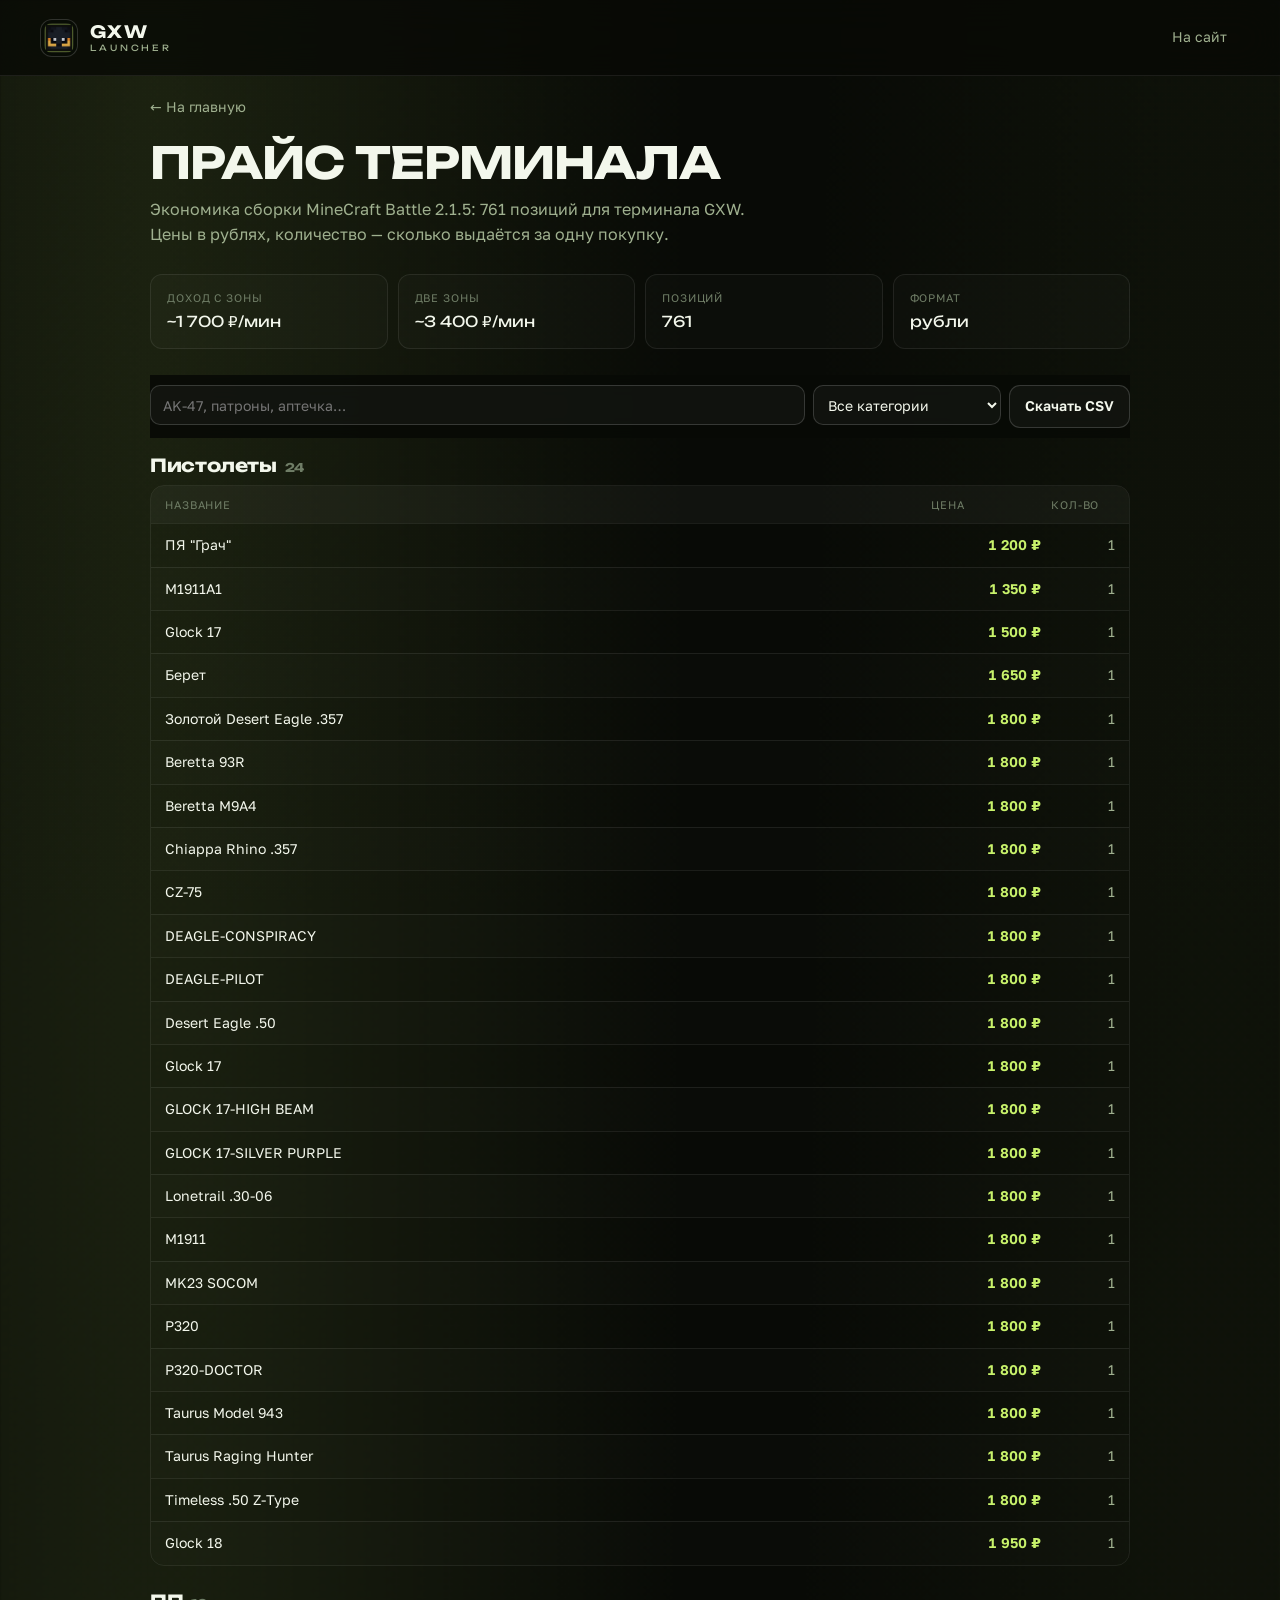
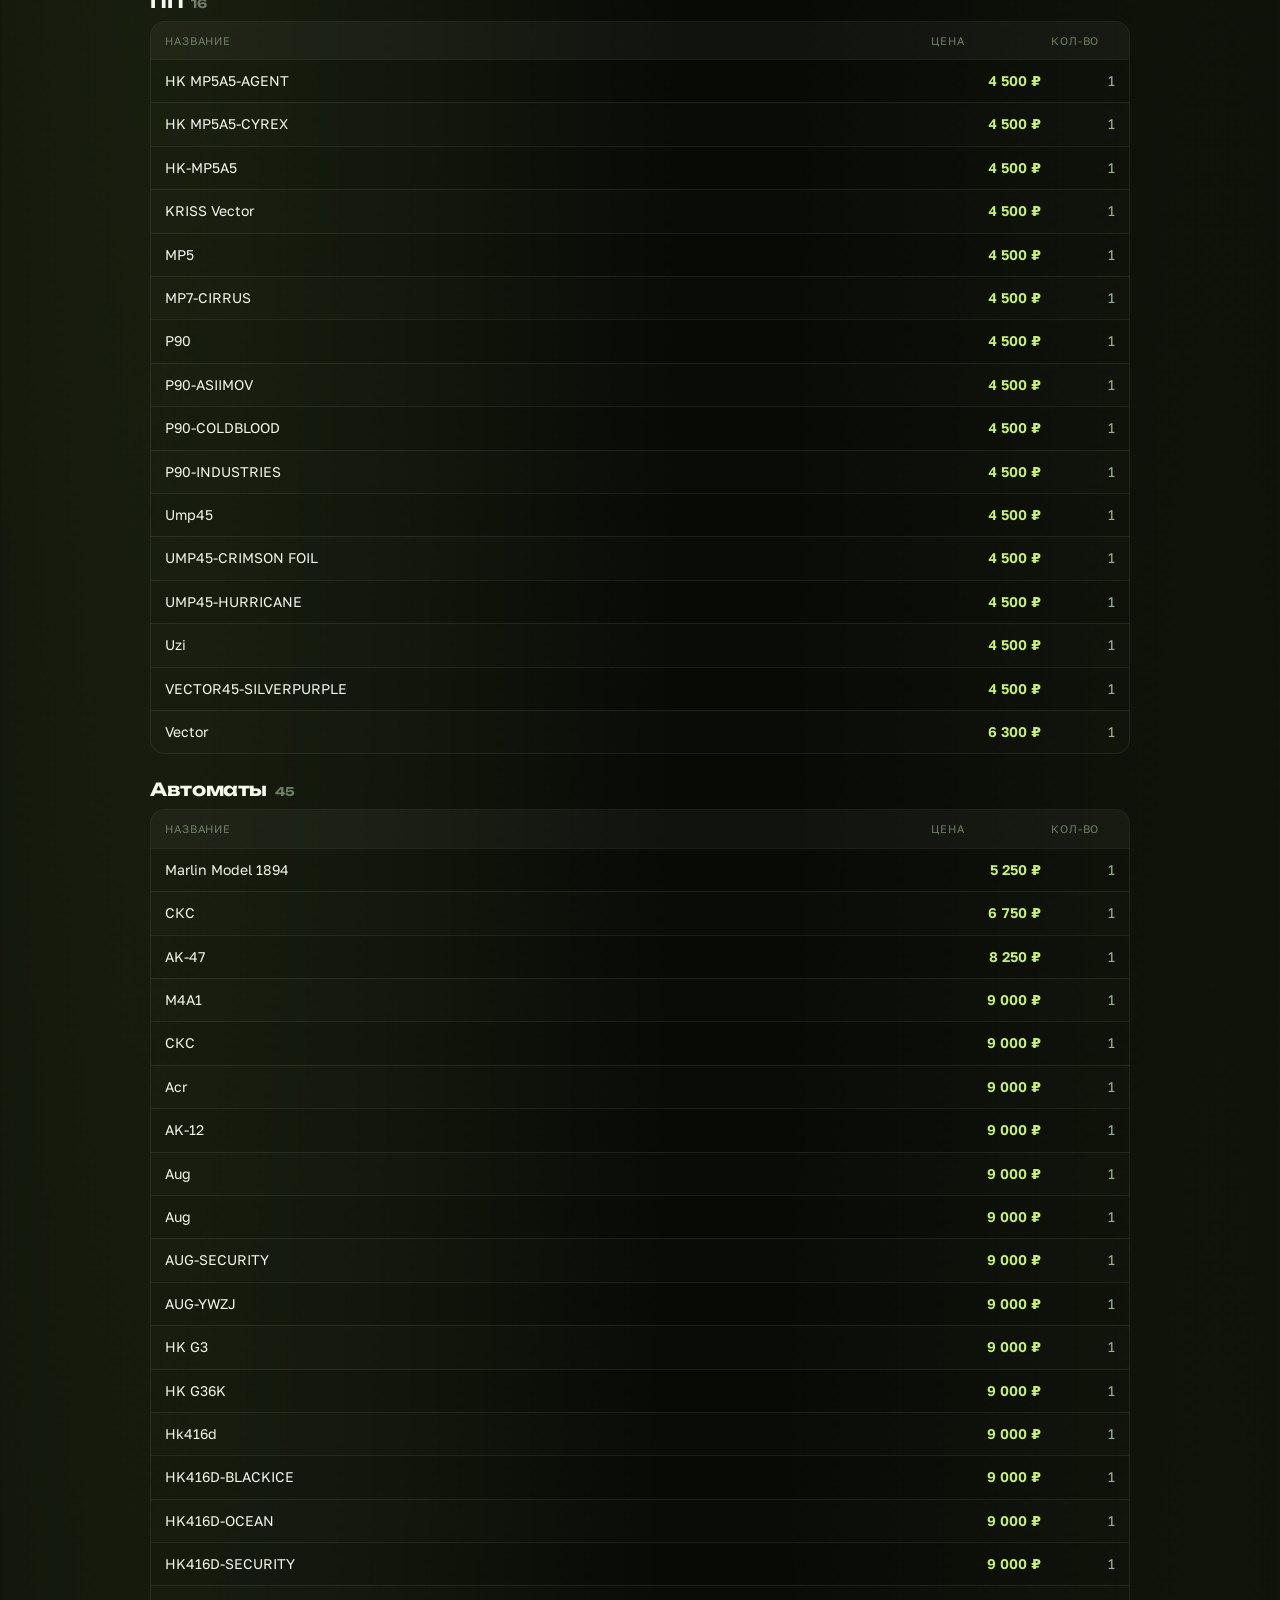
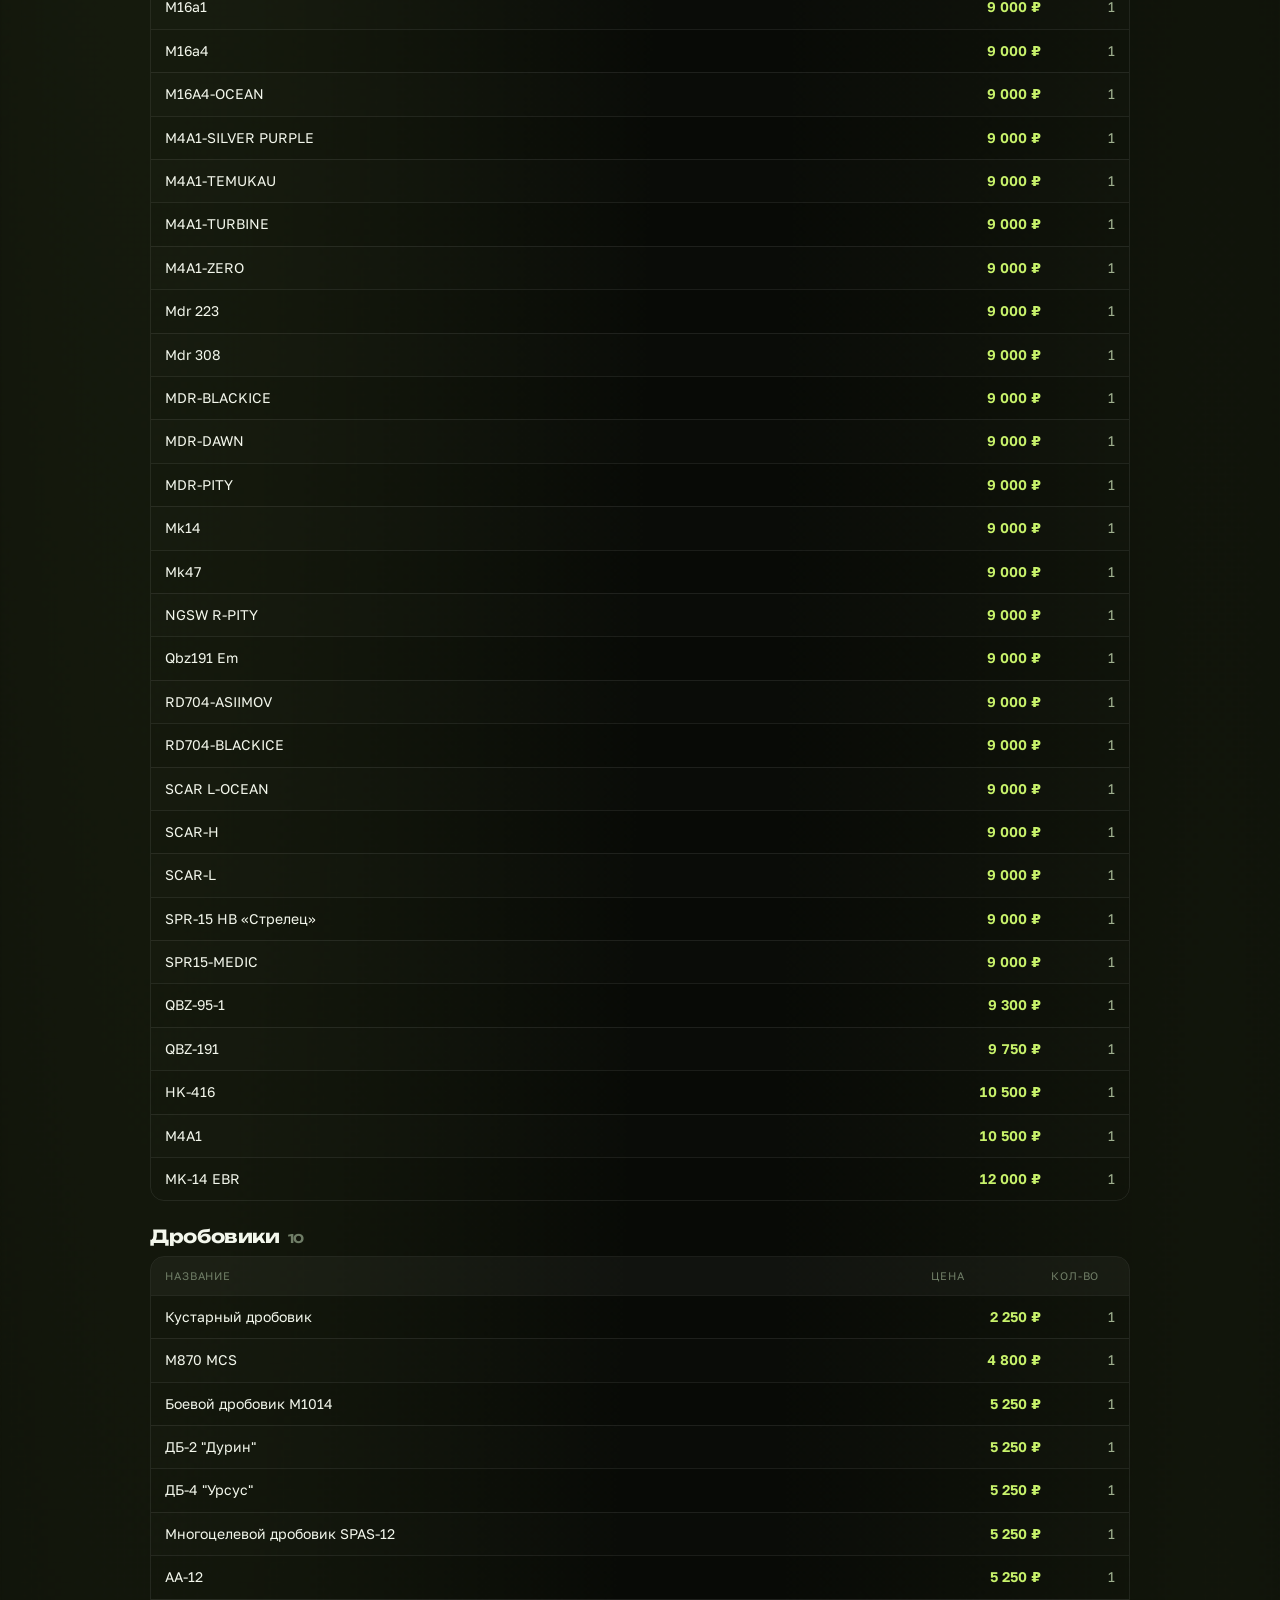
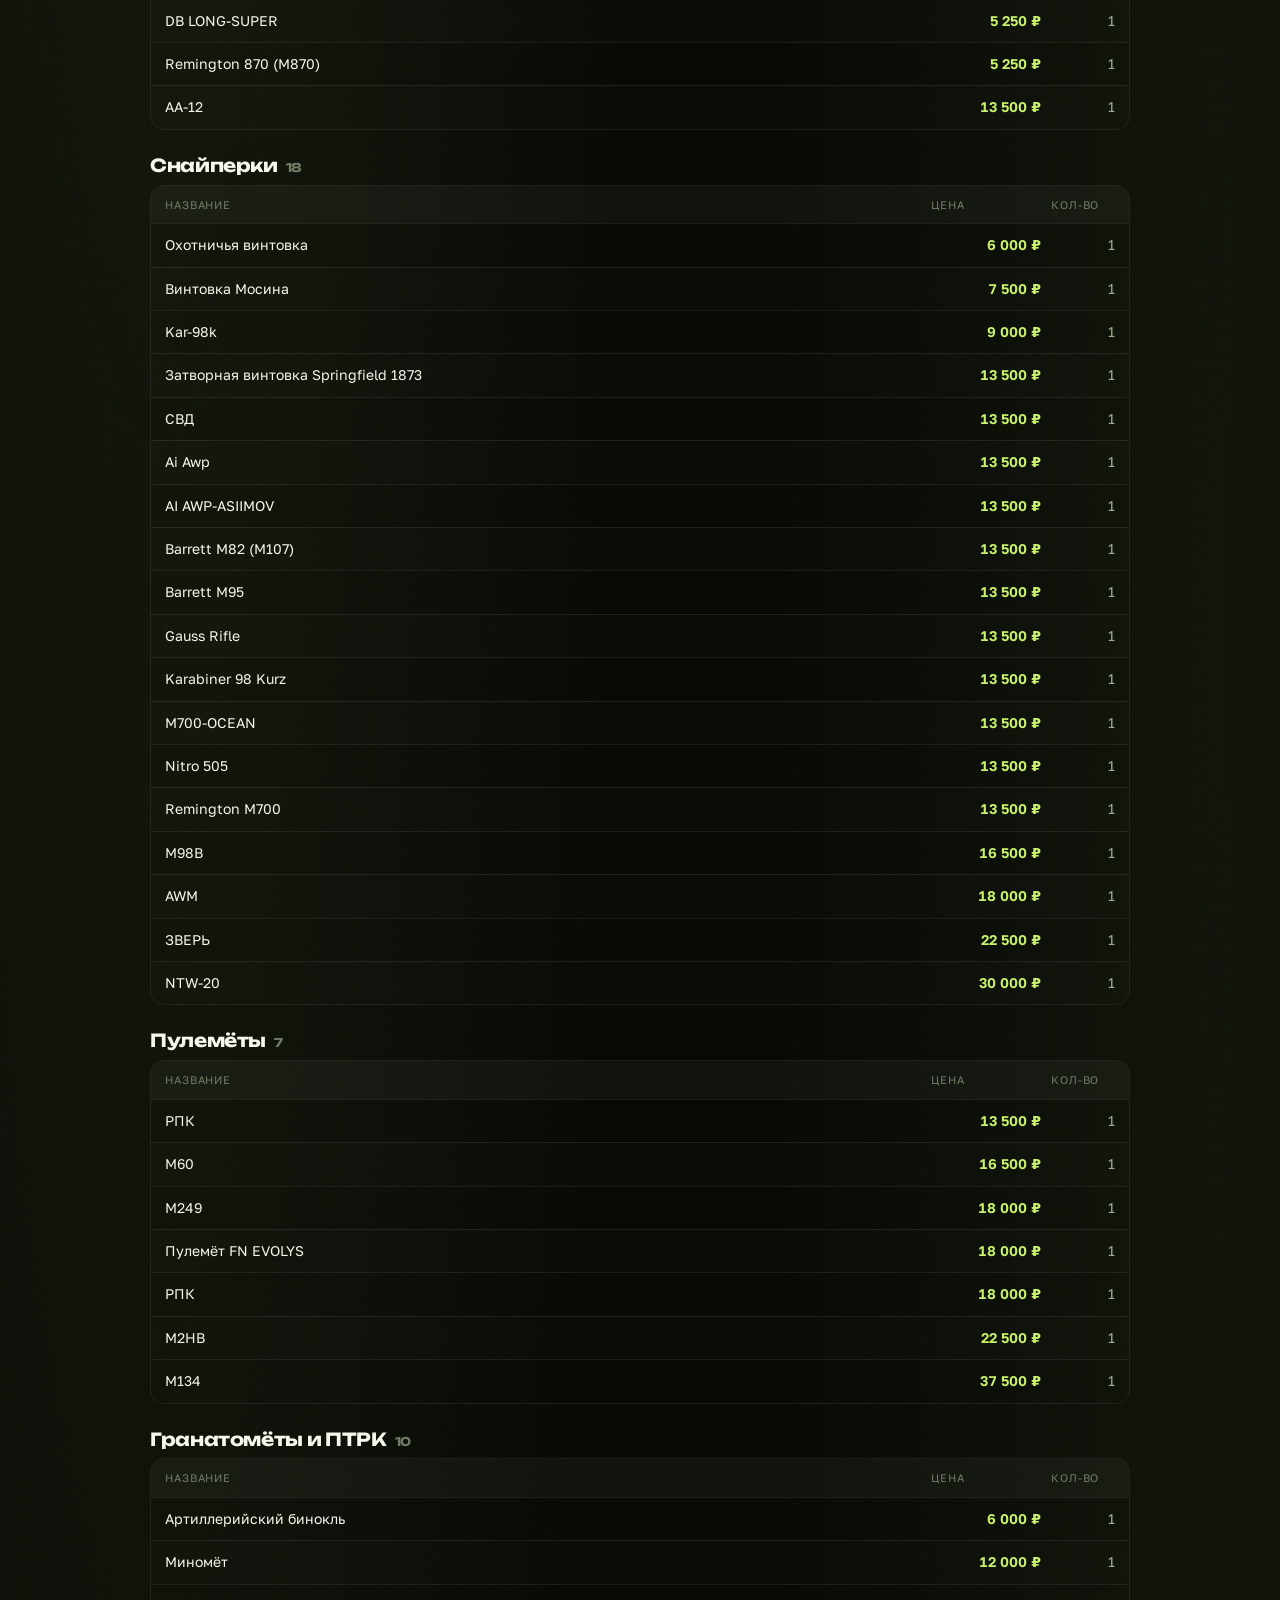
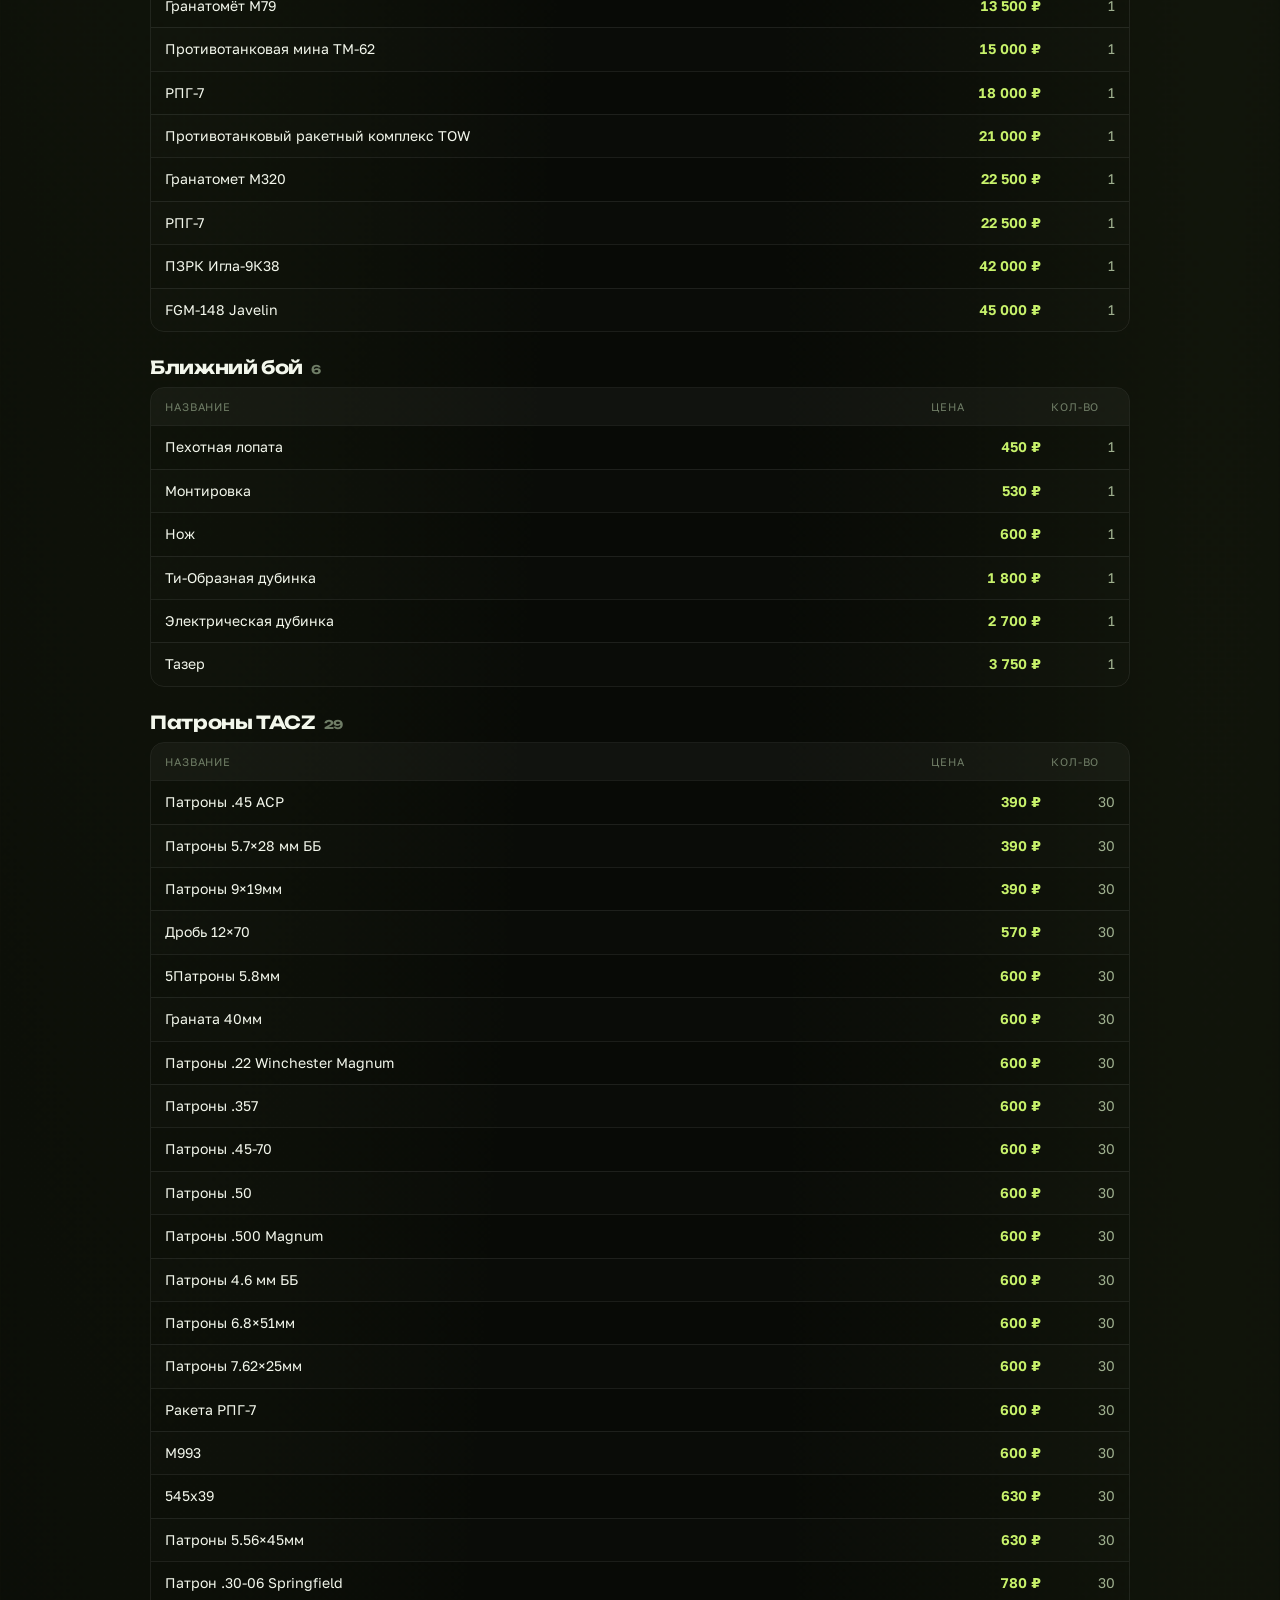
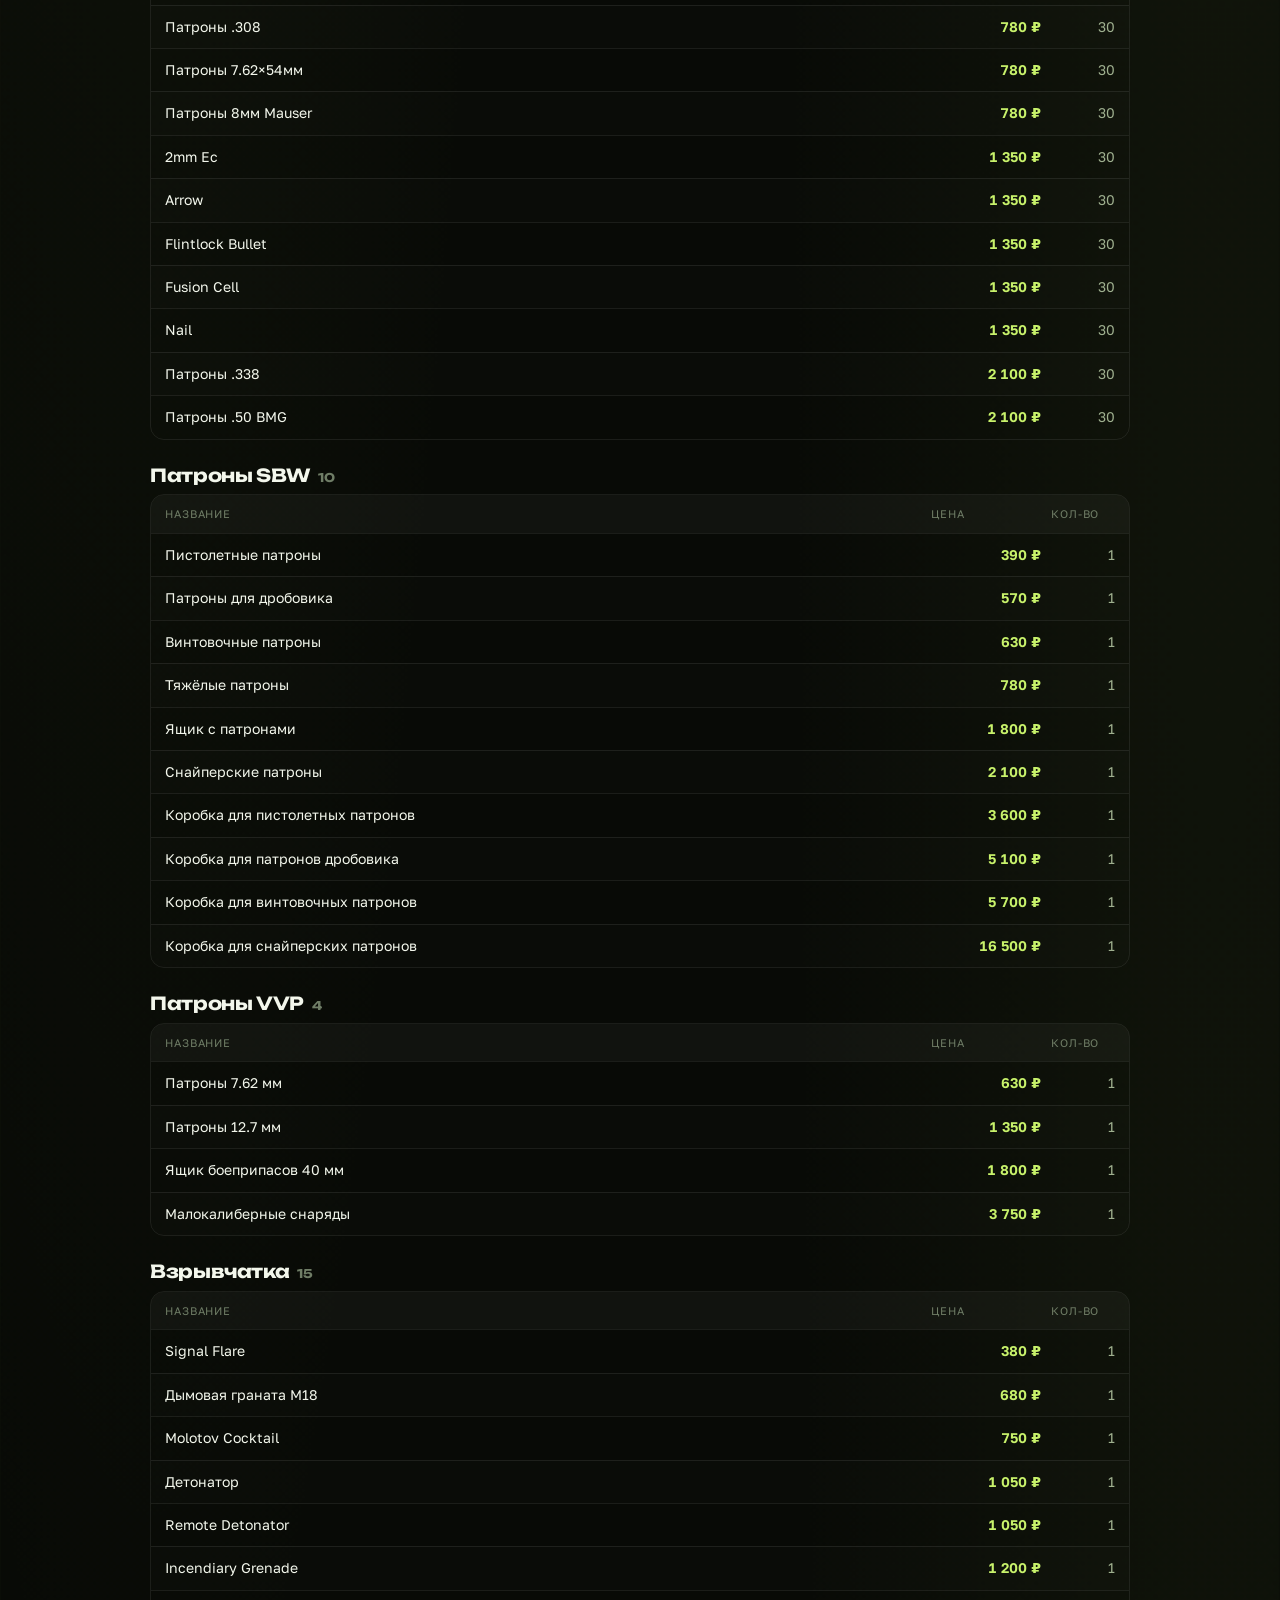
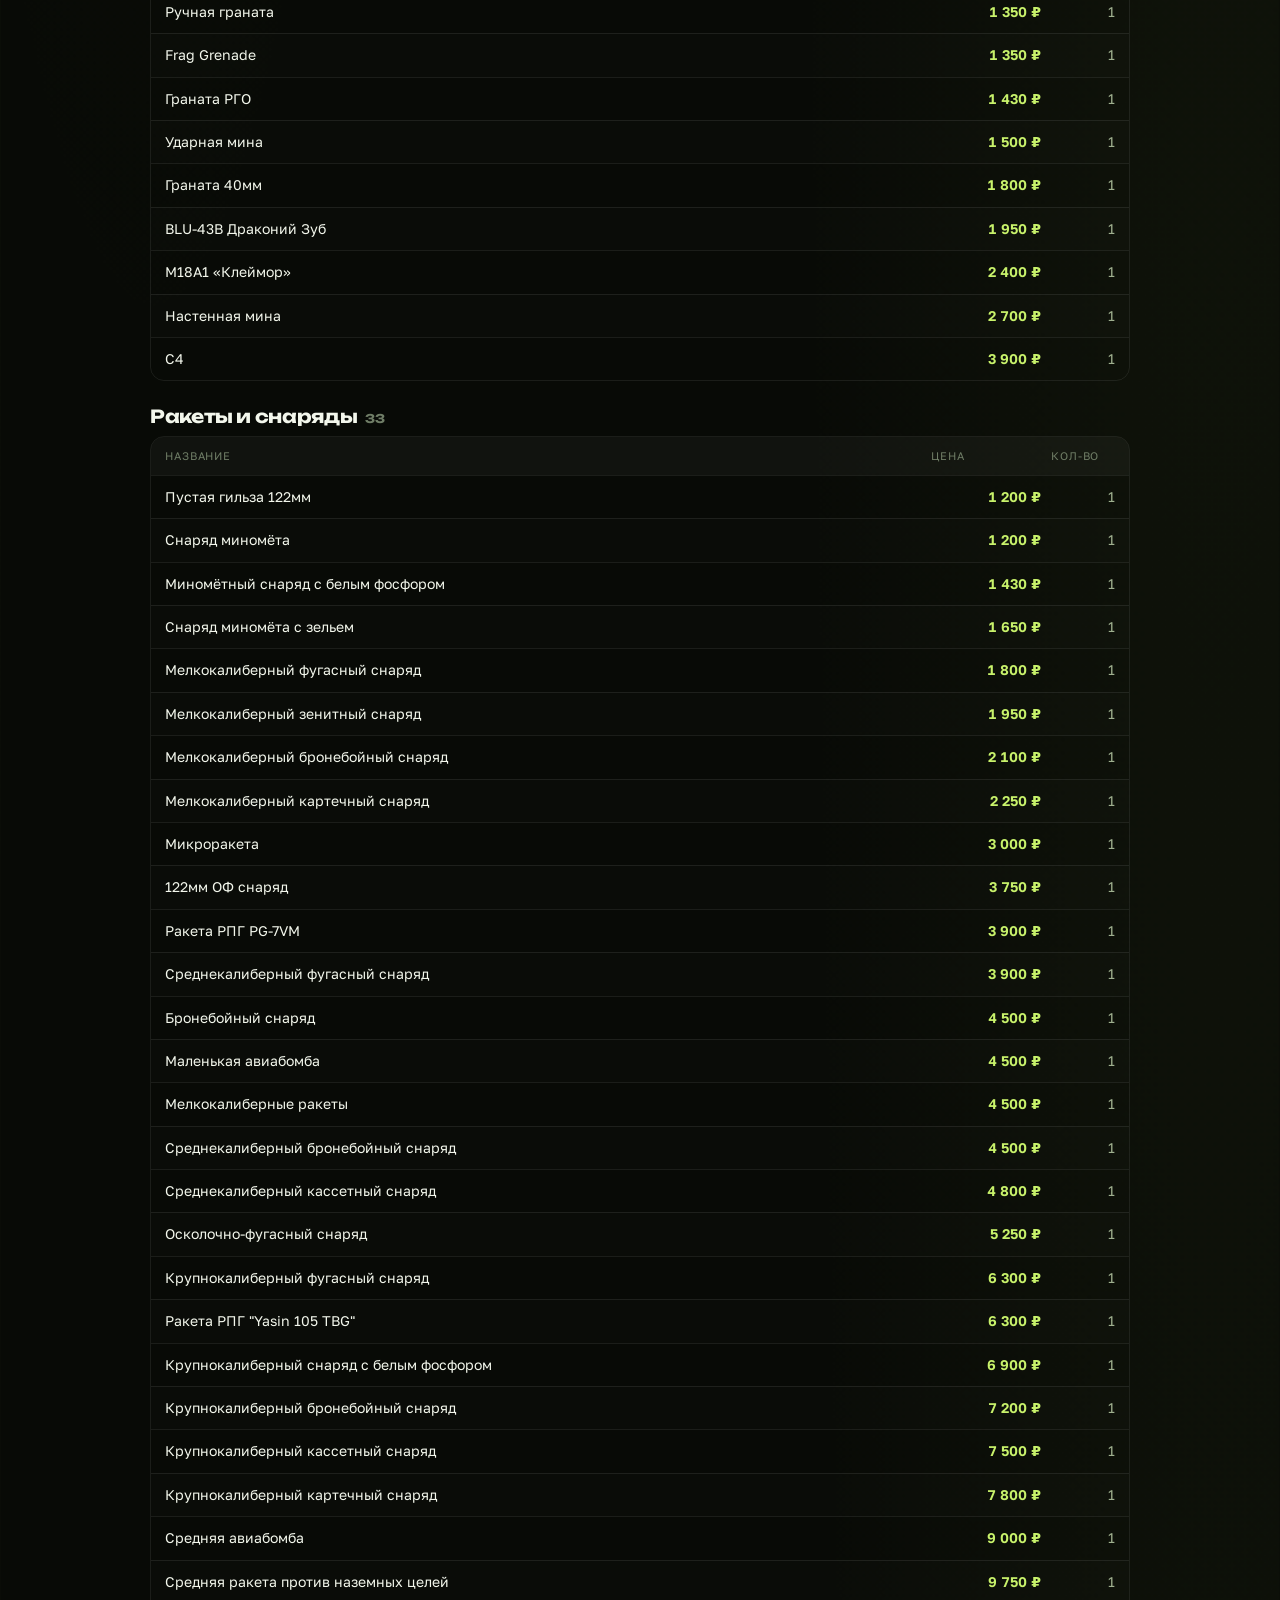
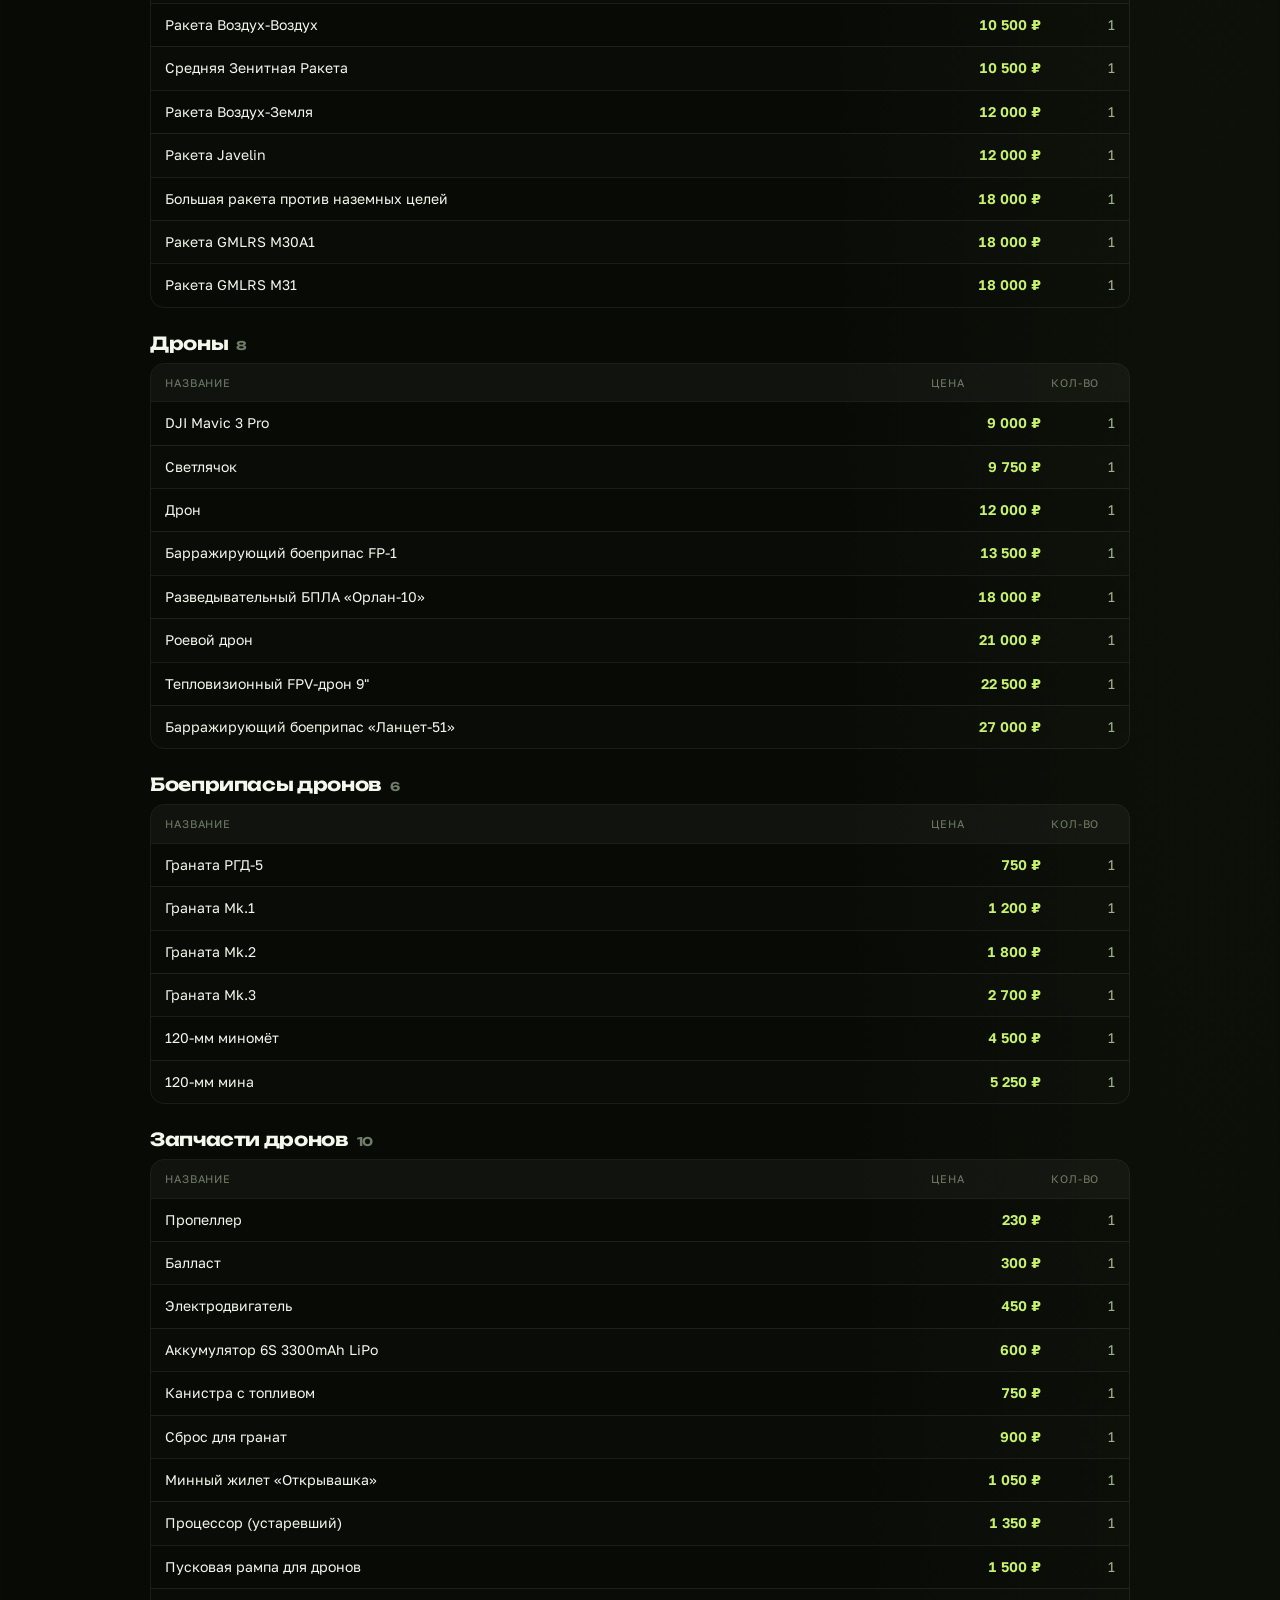
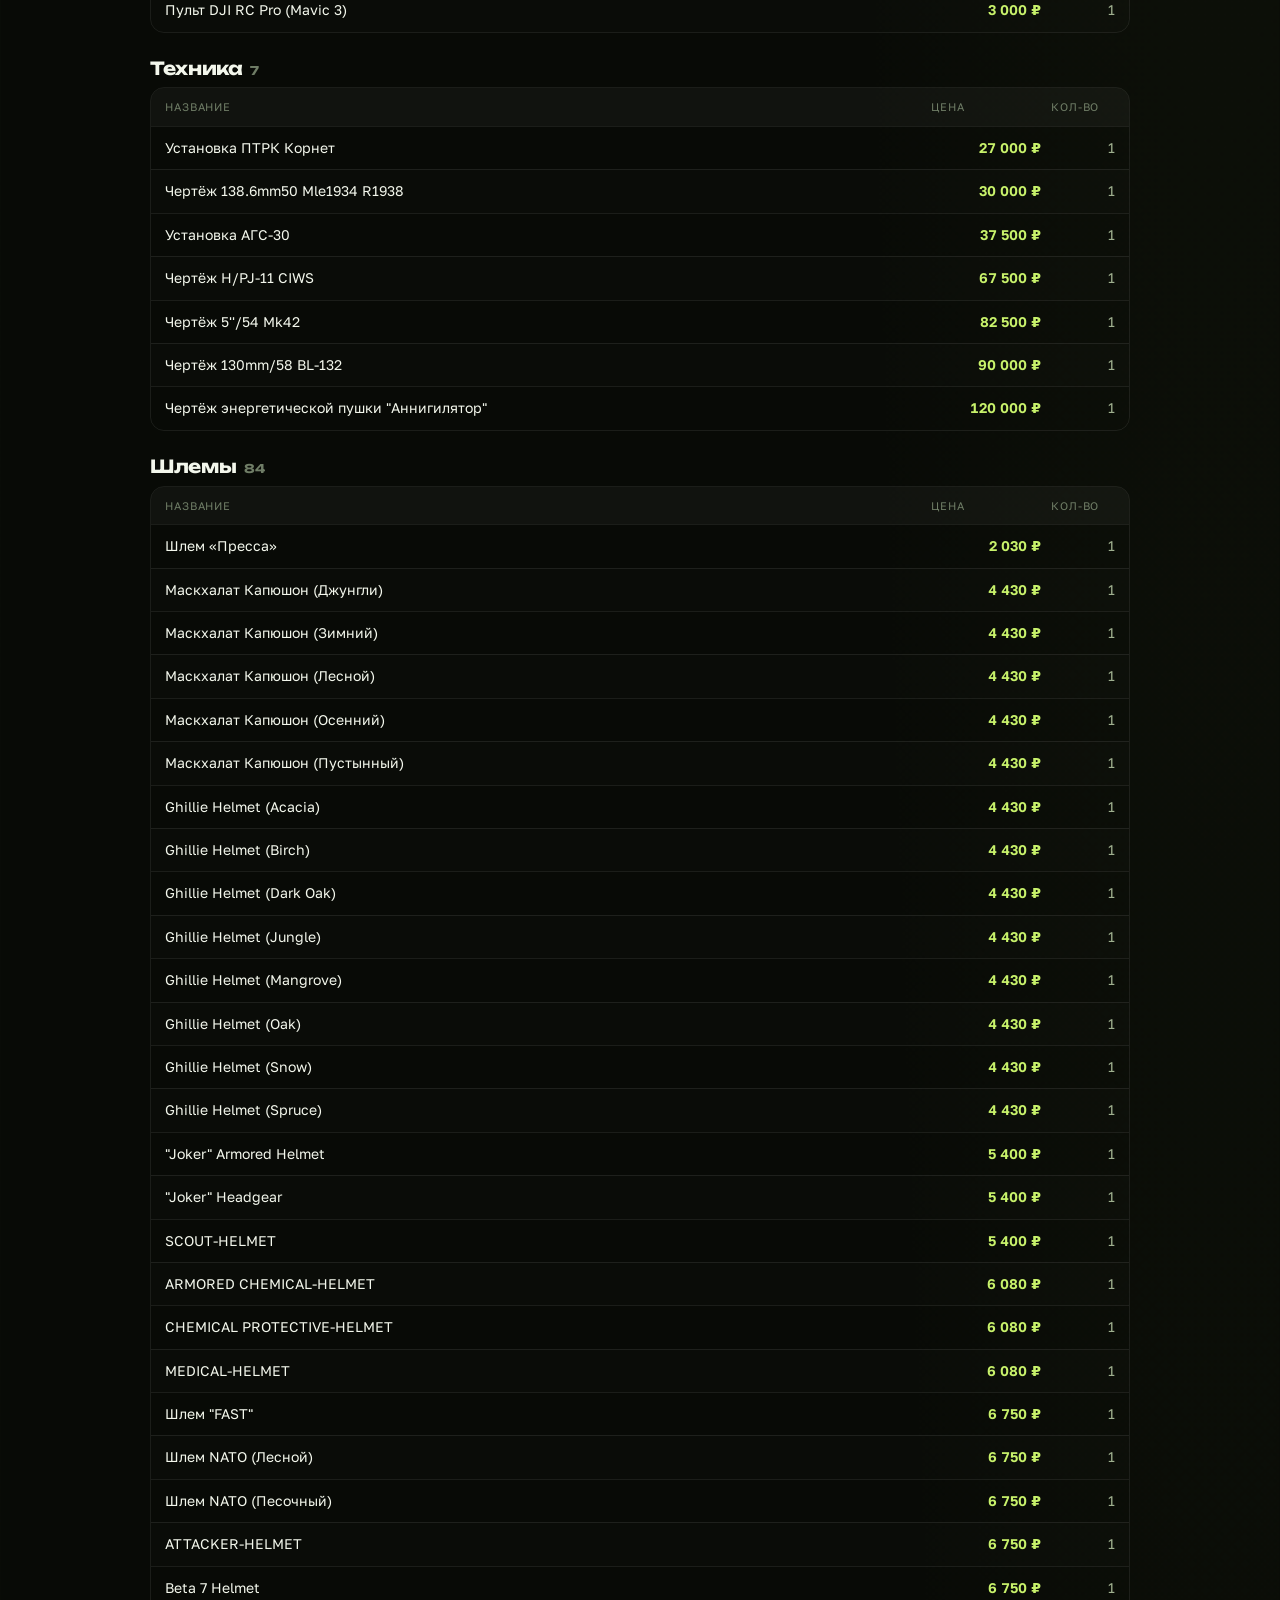
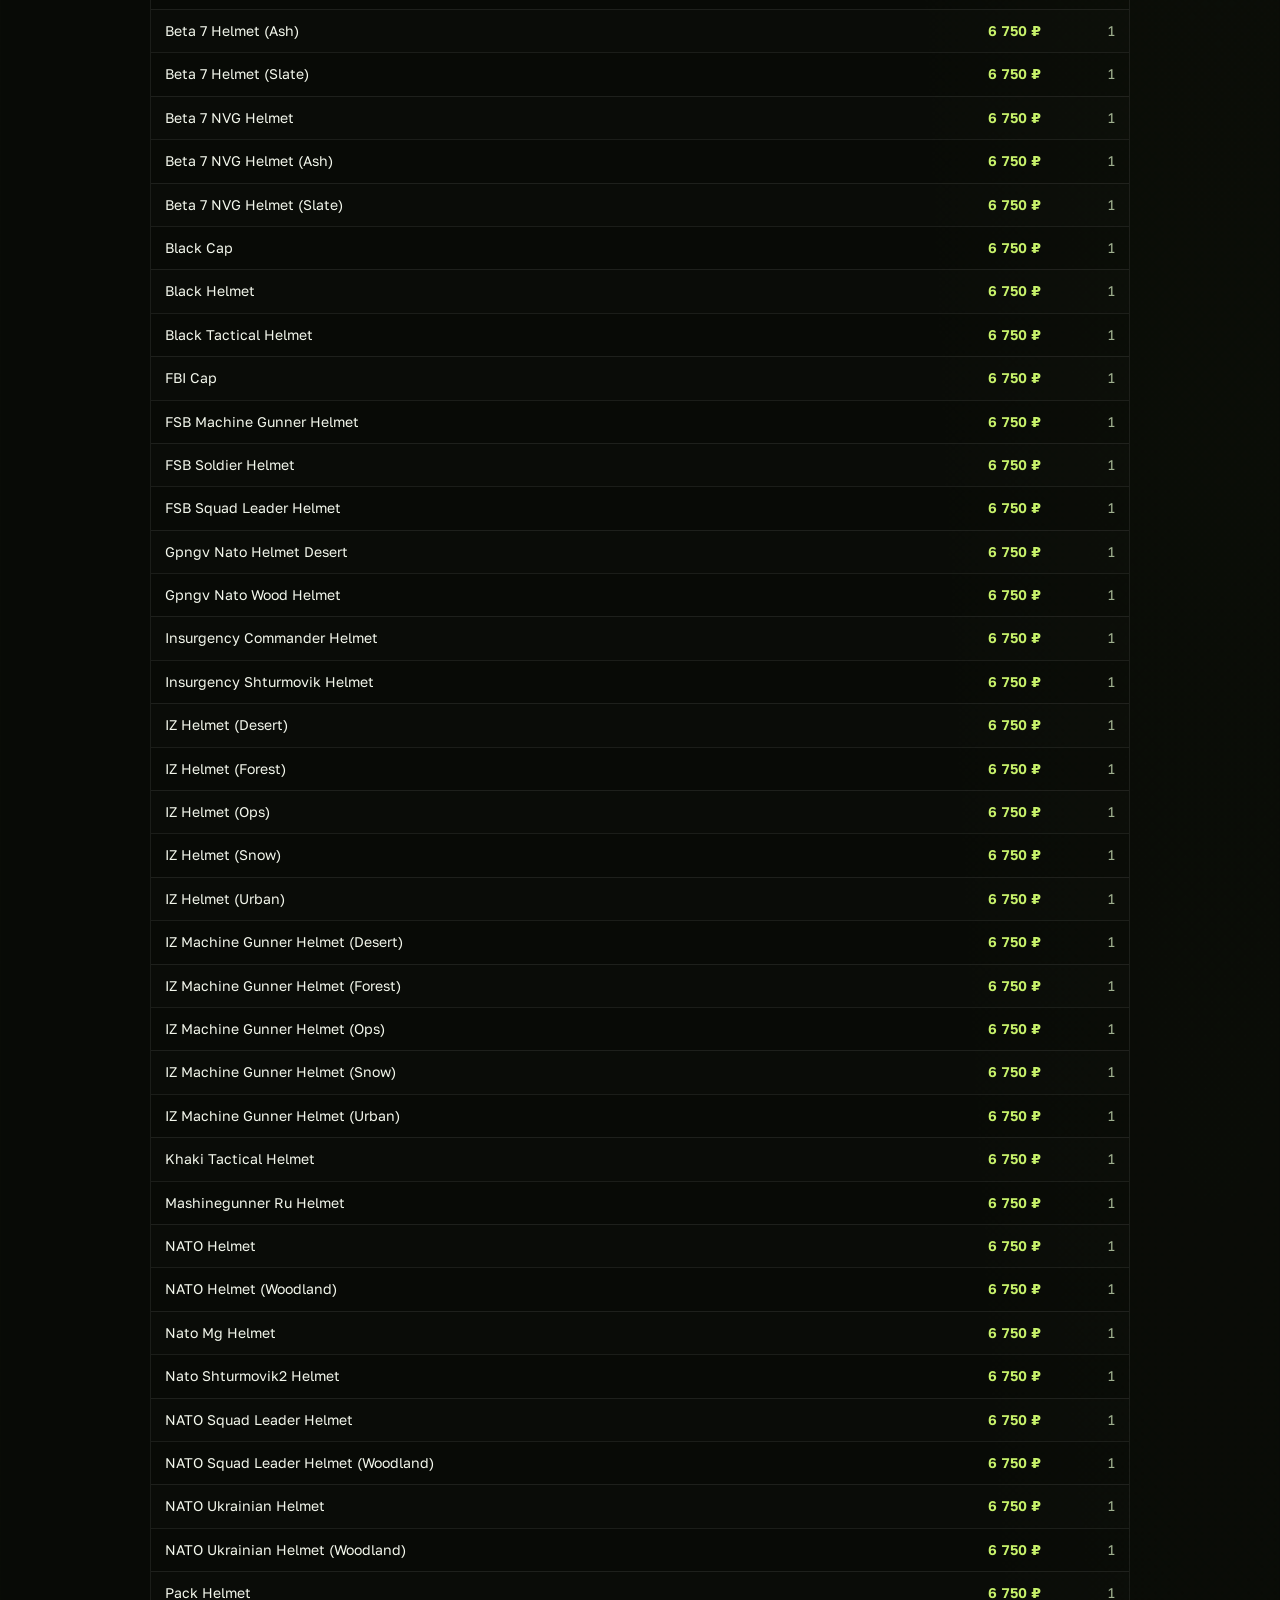
==== commit 8abdfa77: "Economy page: 2.1.5" ====
--- a/economy.html
+++ b/economy.html
@@ -58,7 +58,7 @@
     <main class="eco-page">
       <div class="eco-top"><a href="./">← На главную</a></div>
       <h1>Прайс терминала</h1>
-      <p class="eco-lead">Экономика сборки MineCraft Battle 2.1.4: 761 позиций для терминала GXW. Цены в рублях, количество — сколько выдаётся за одну покупку.</p>
+      <p class="eco-lead">Экономика сборки MineCraft Battle 2.1.5: 761 позиций для терминала GXW. Цены в рублях, количество — сколько выдаётся за одну покупку.</p>
 
       <dl class="eco-summary">
         <div><dt>Доход с зоны</dt><dd>~1 700 ₽/мин</dd></div>
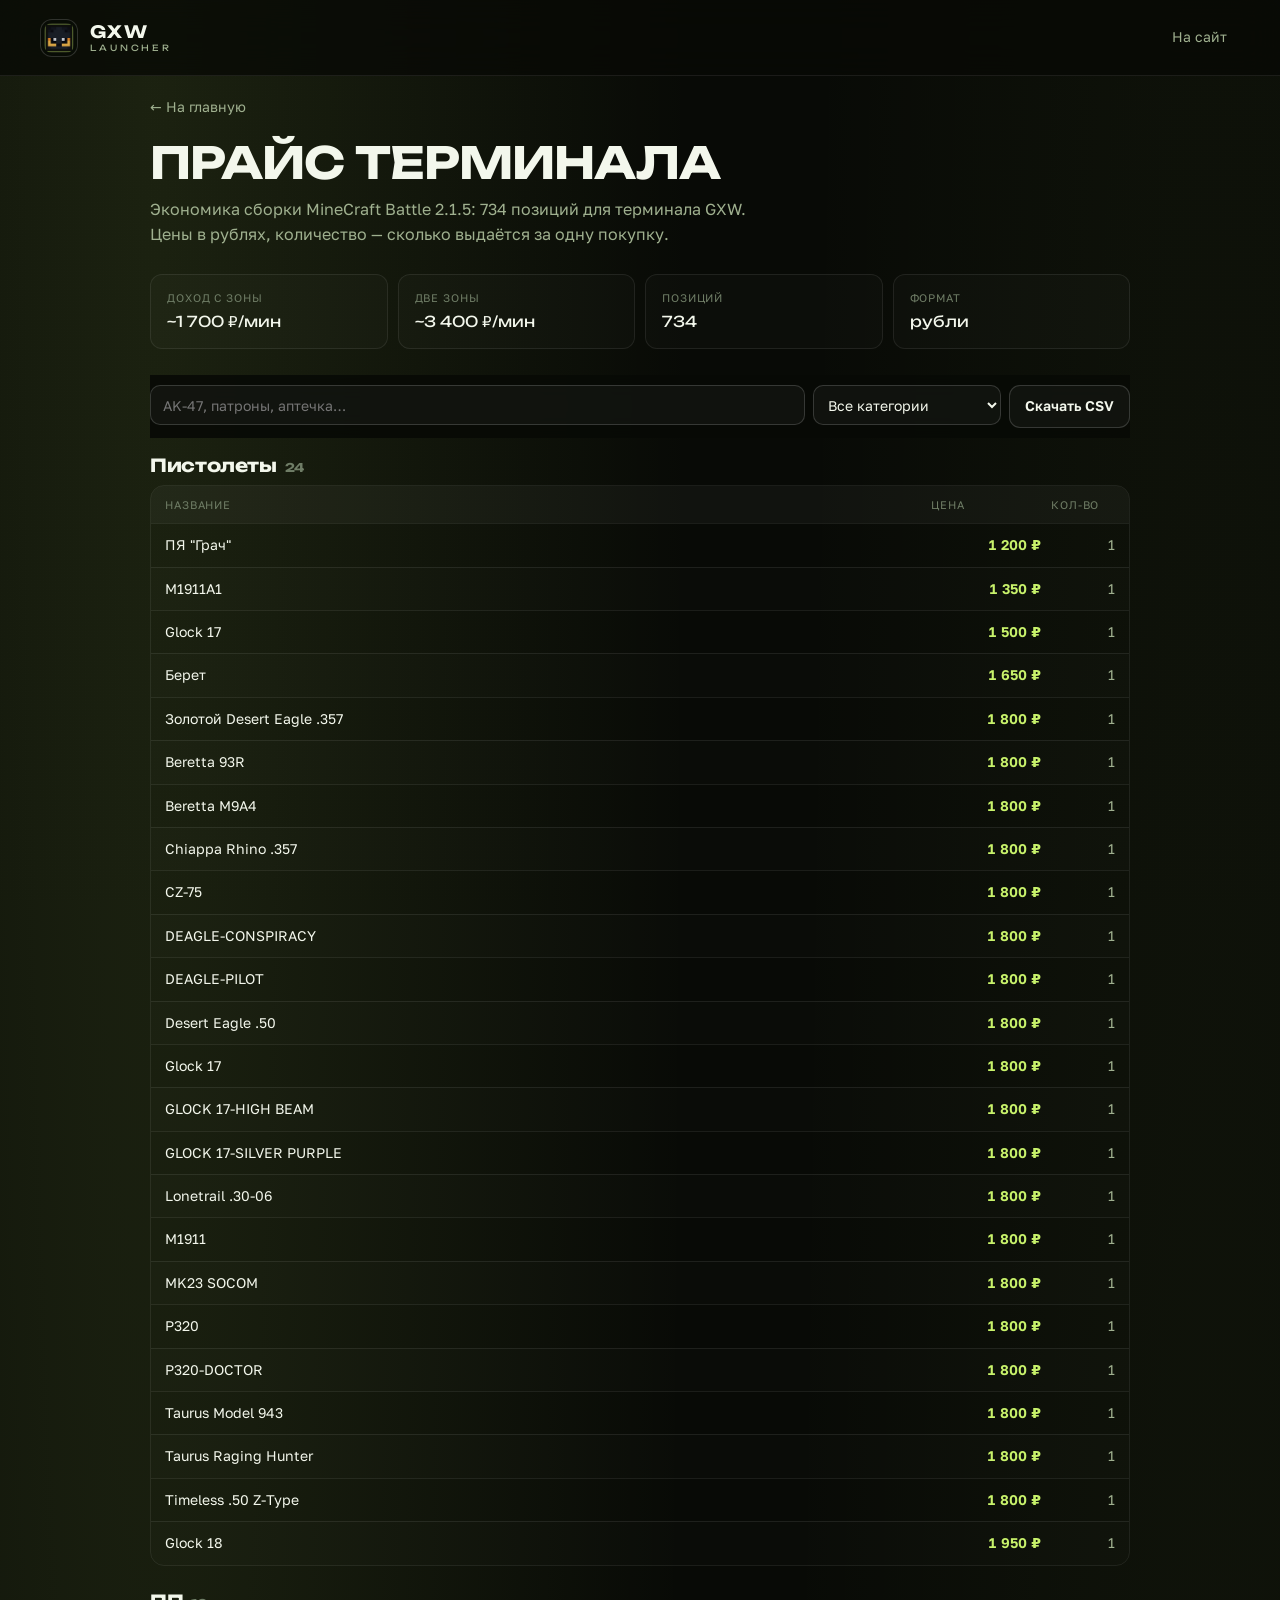
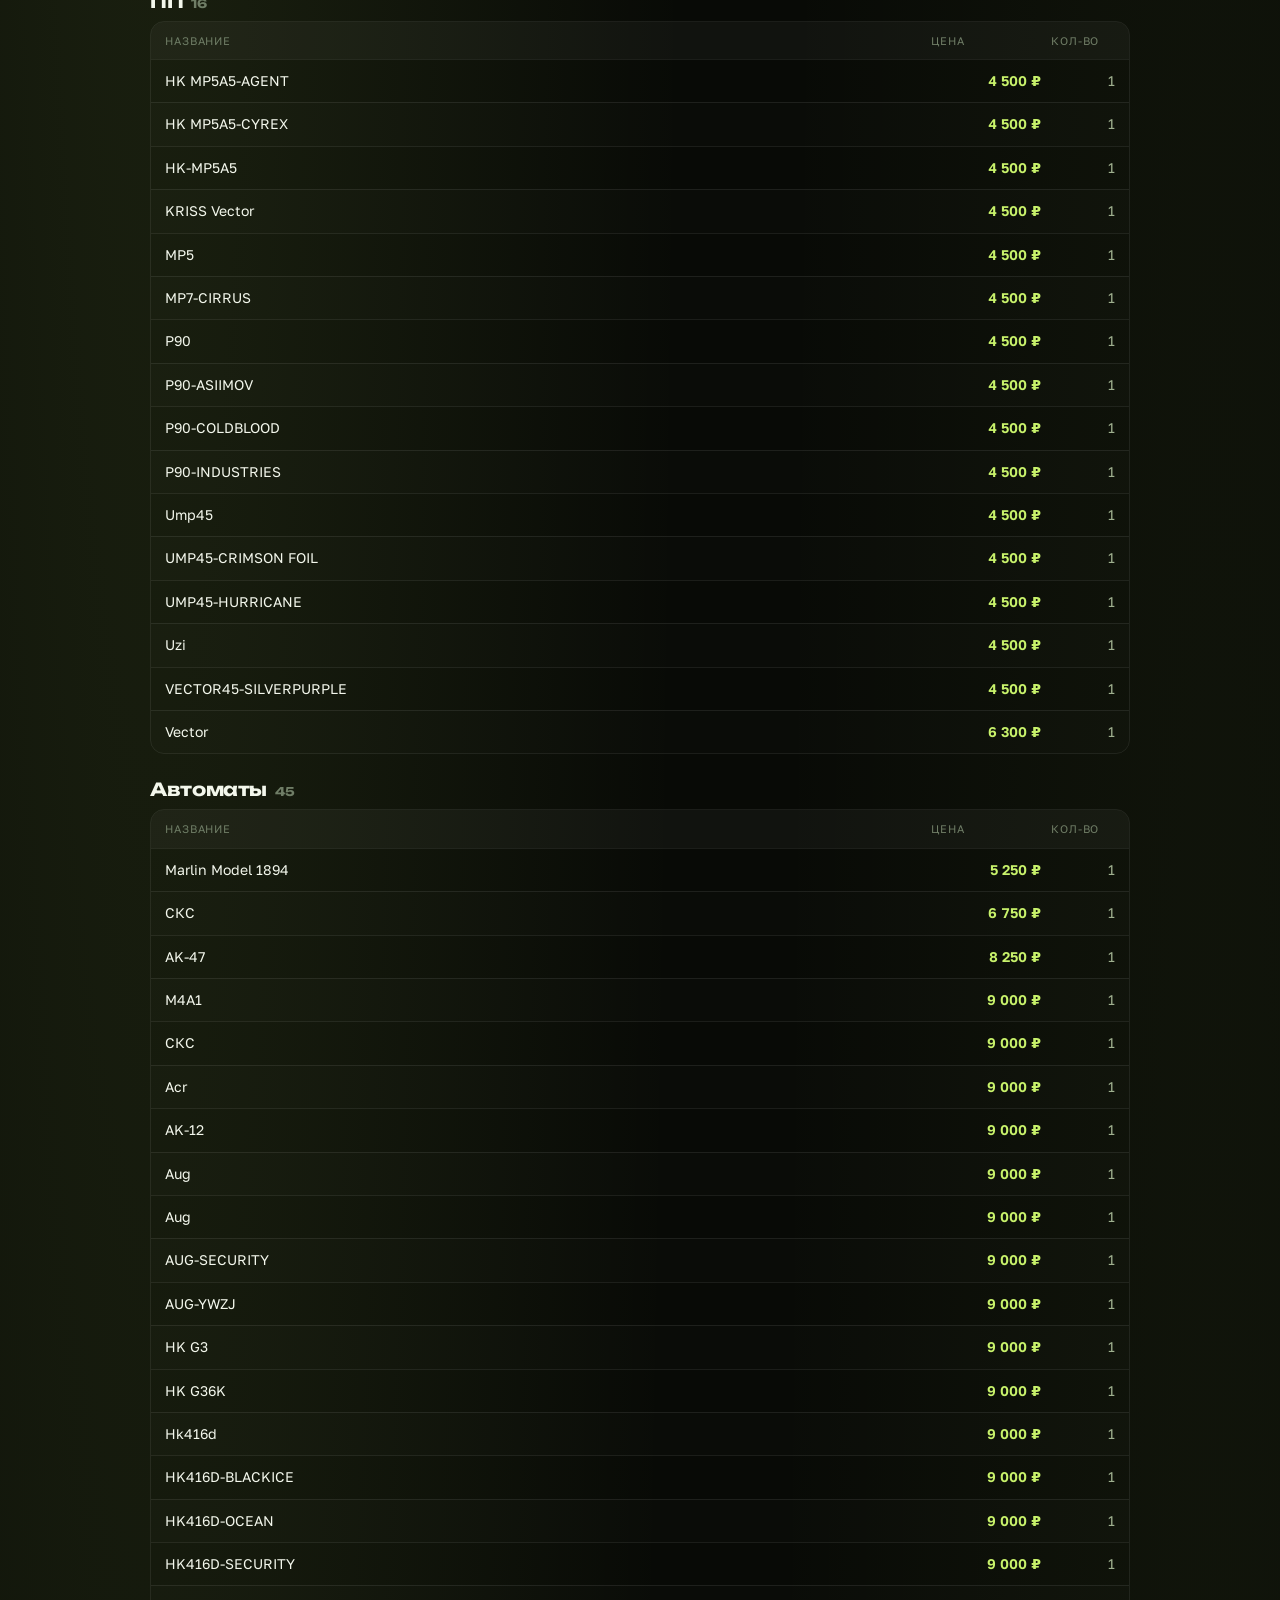
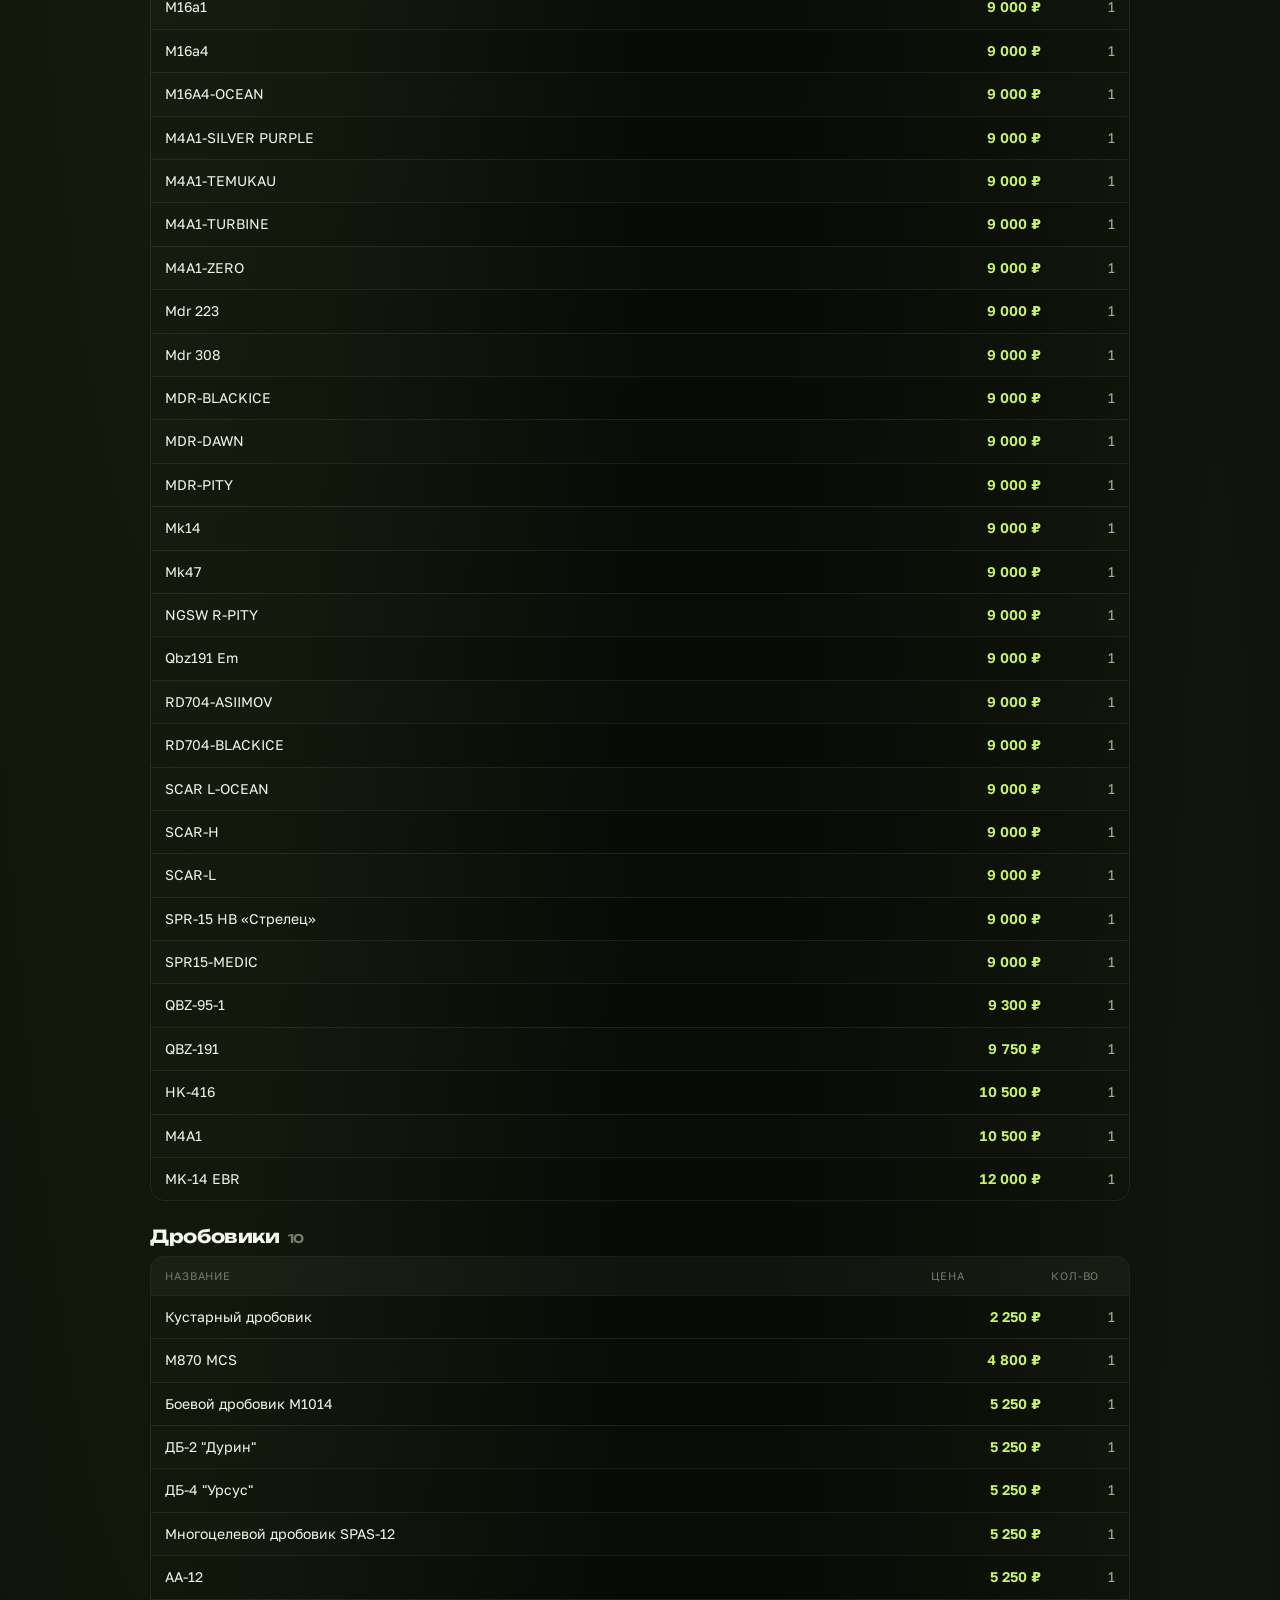
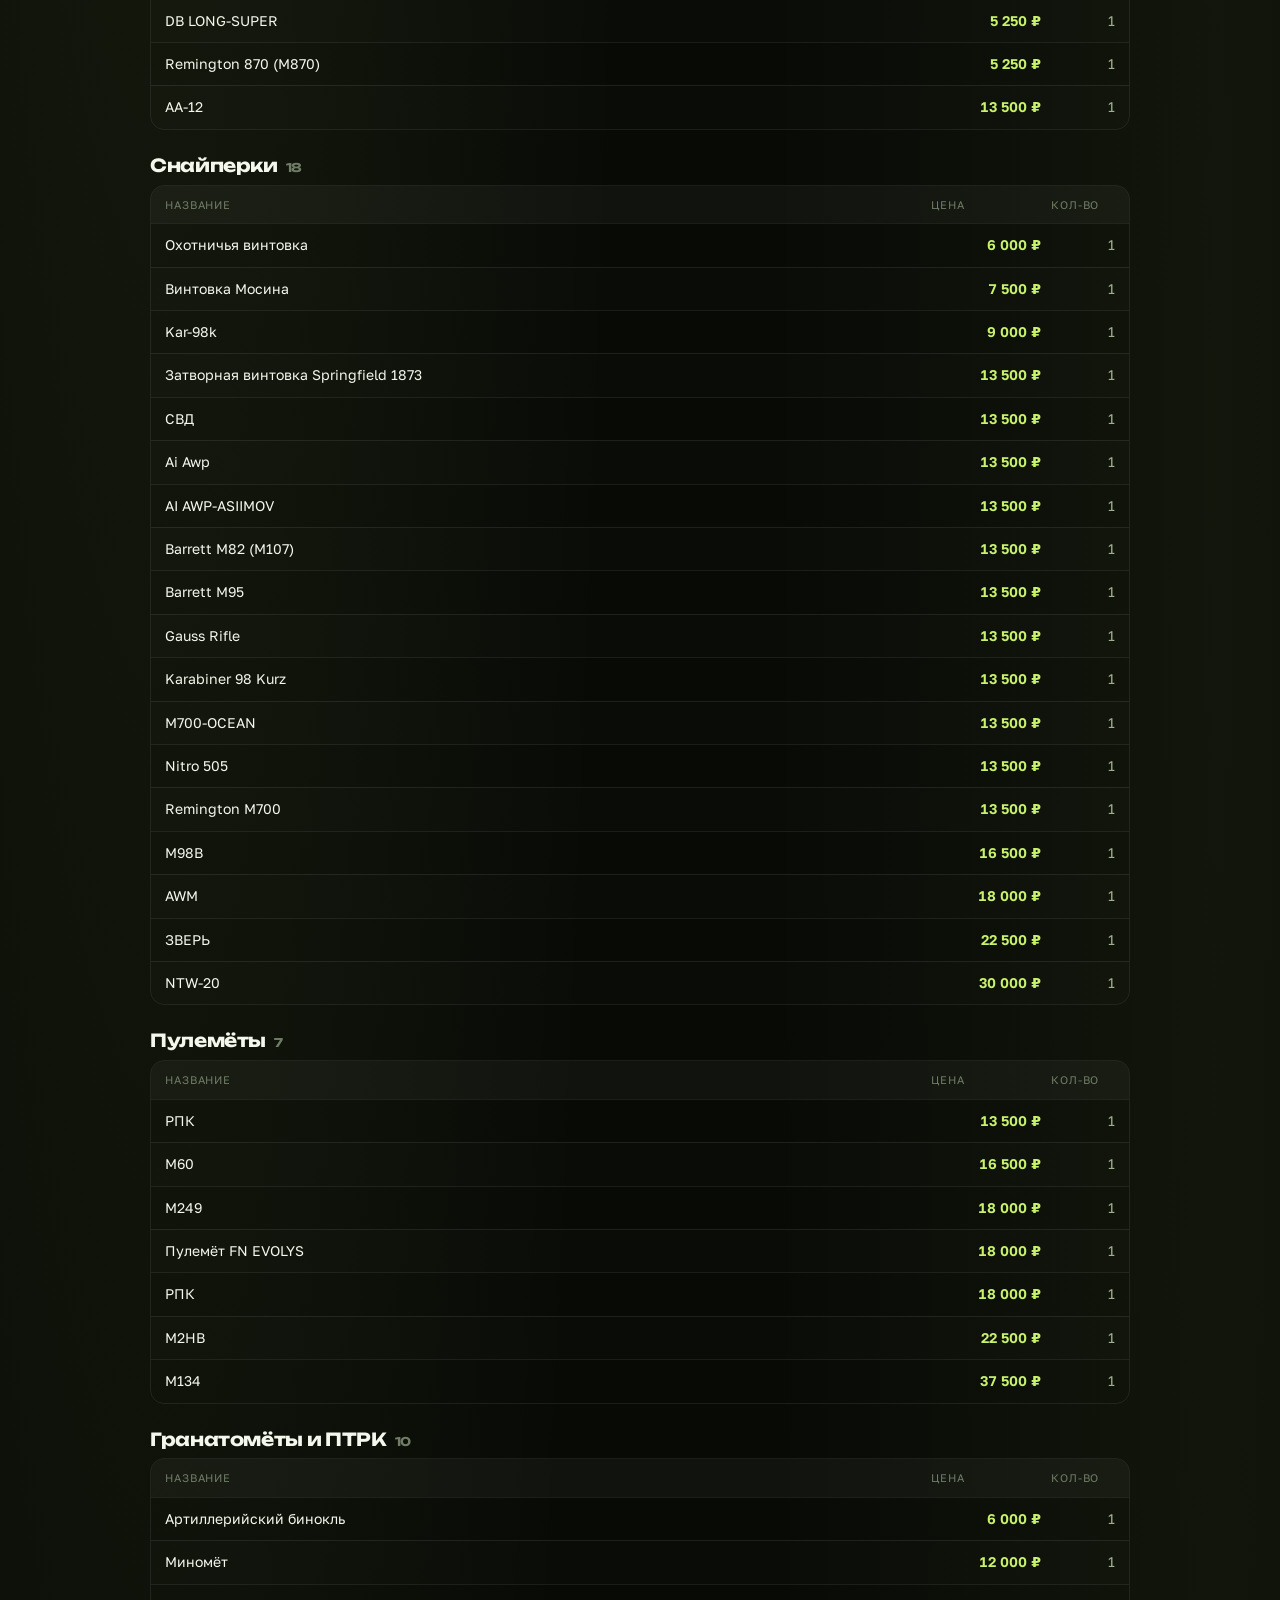
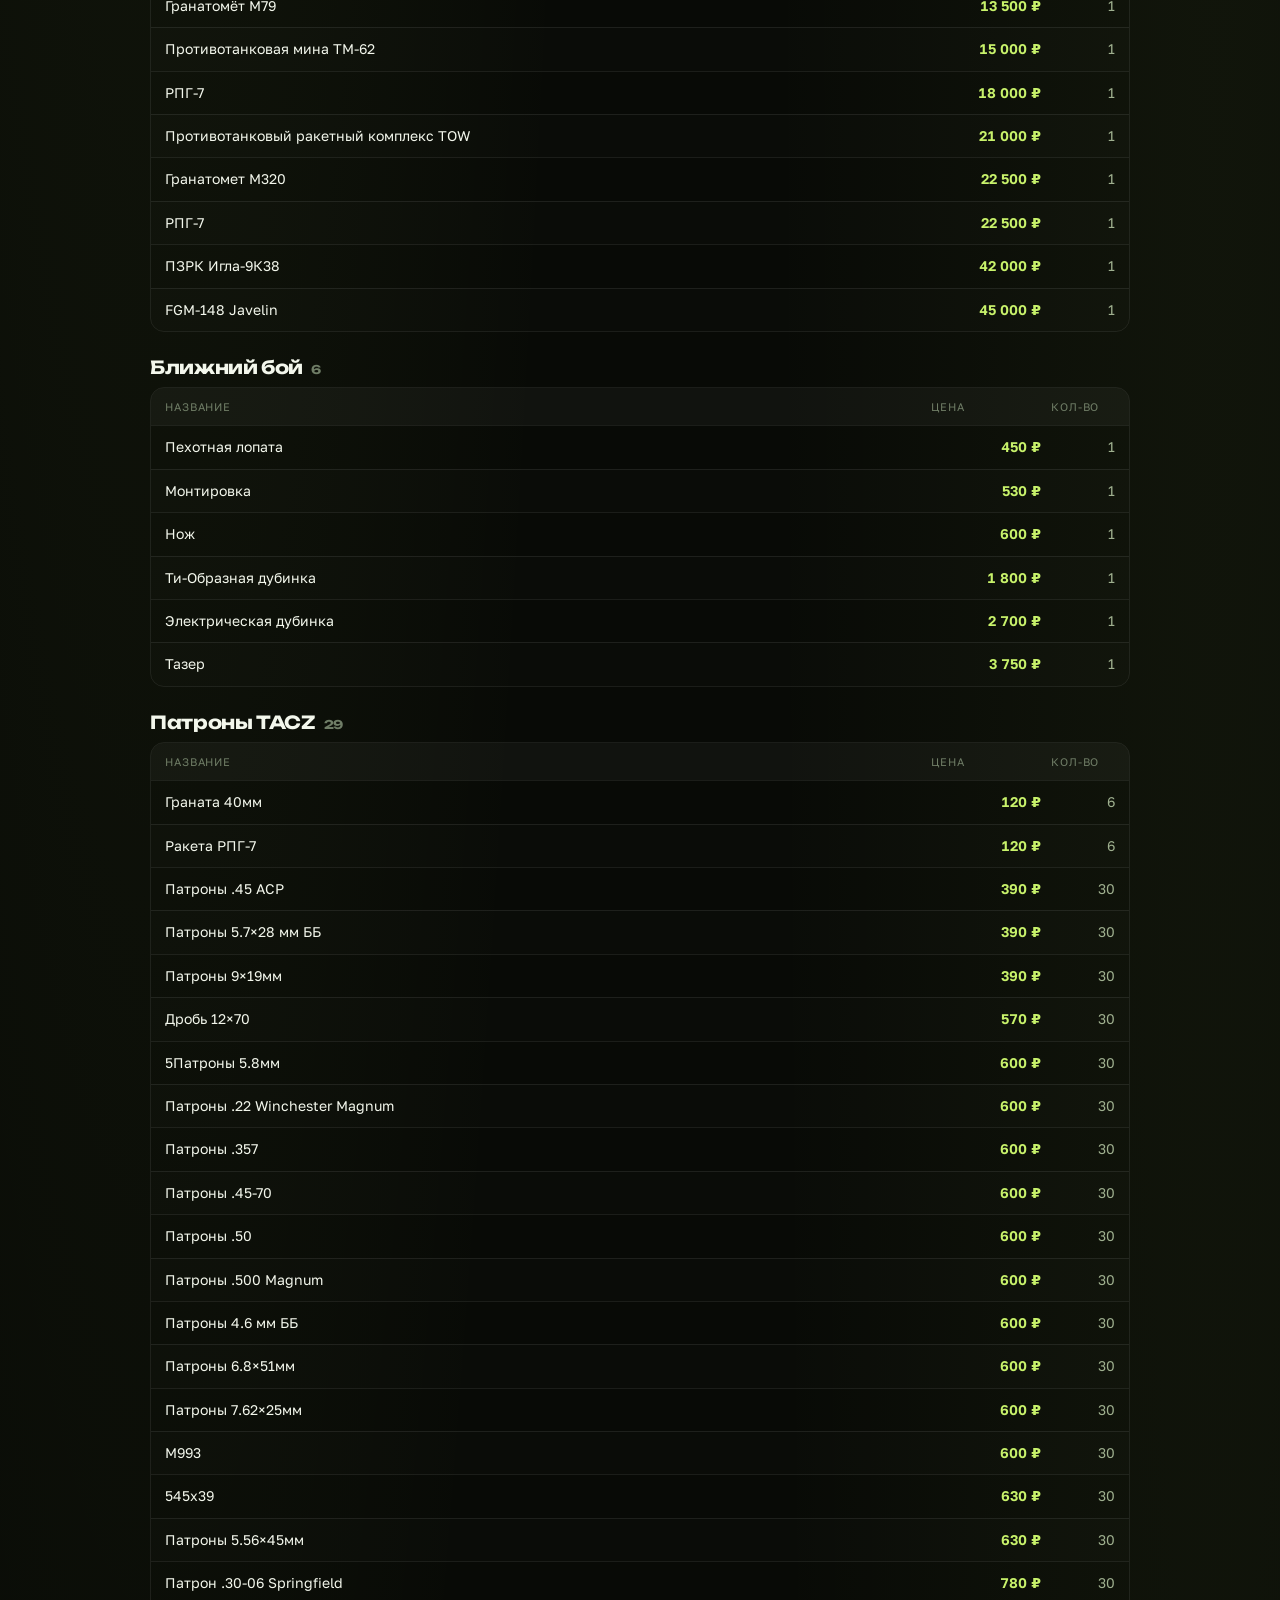
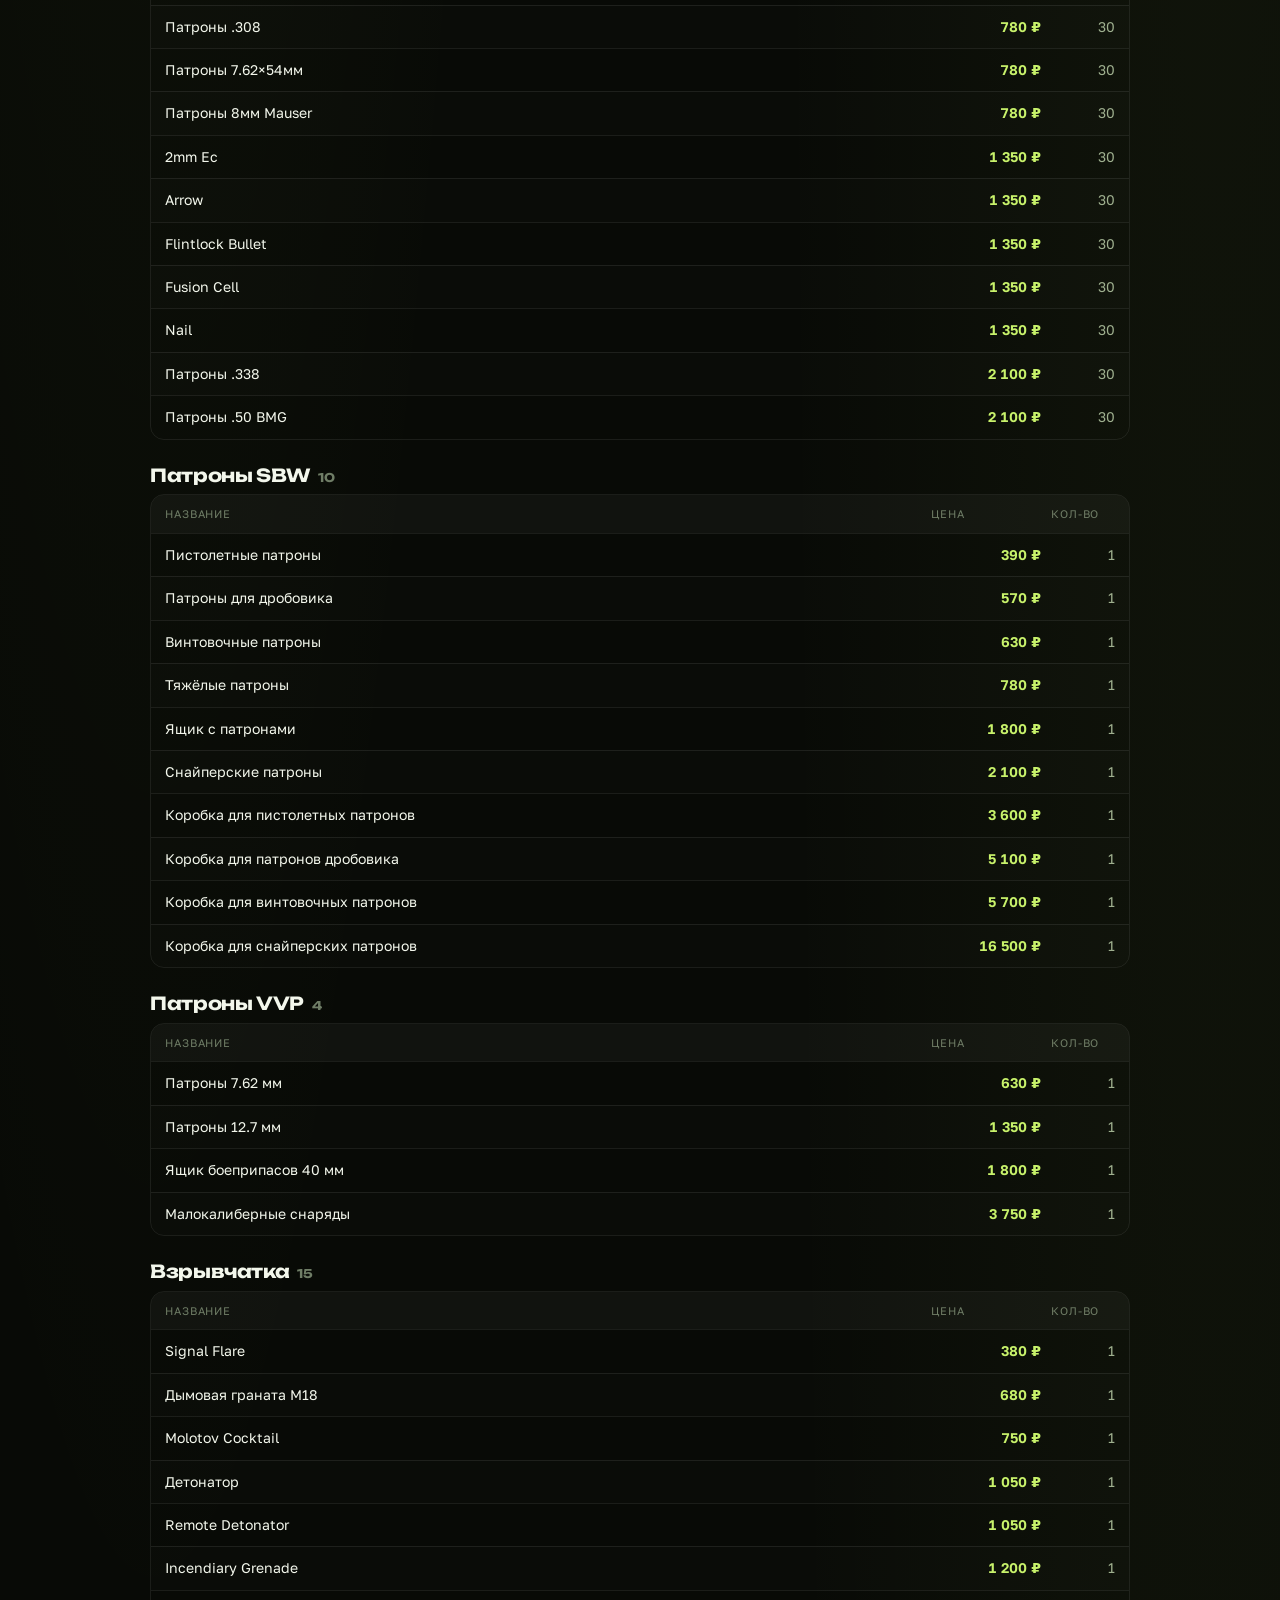
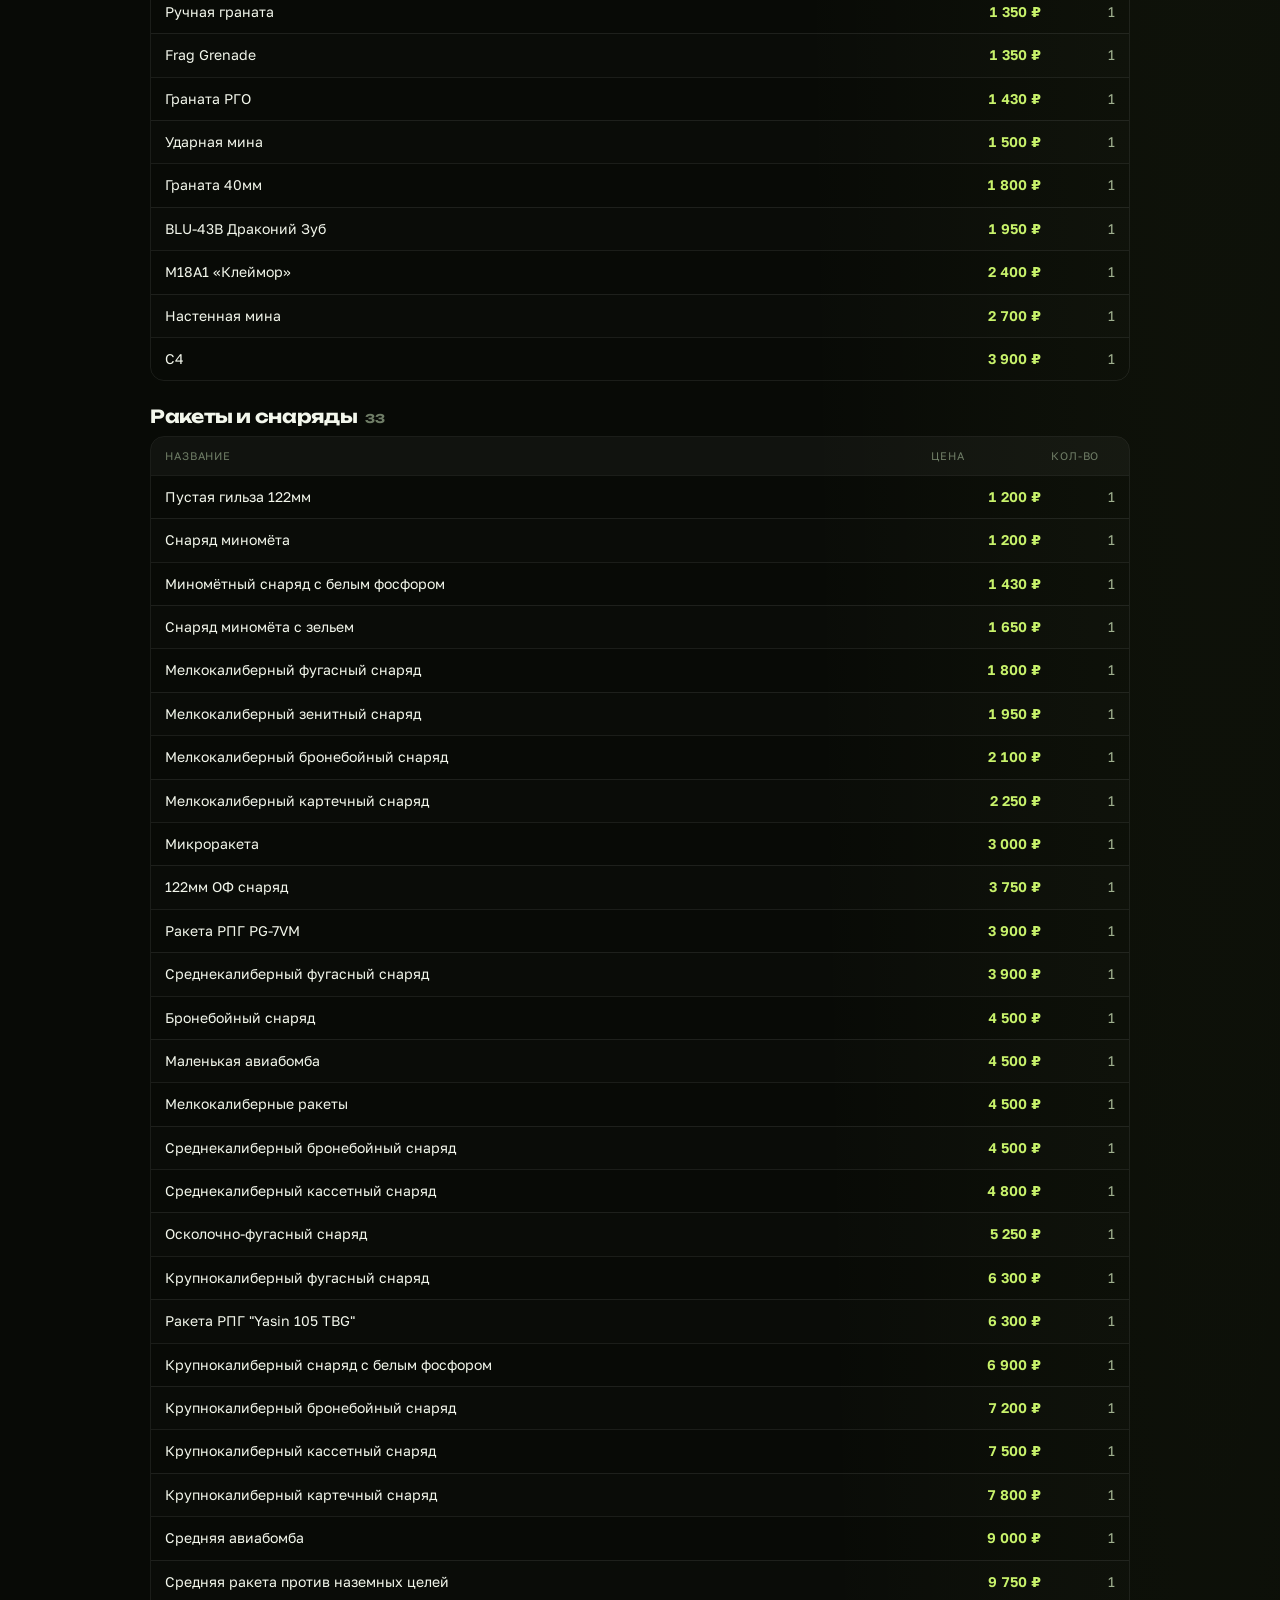
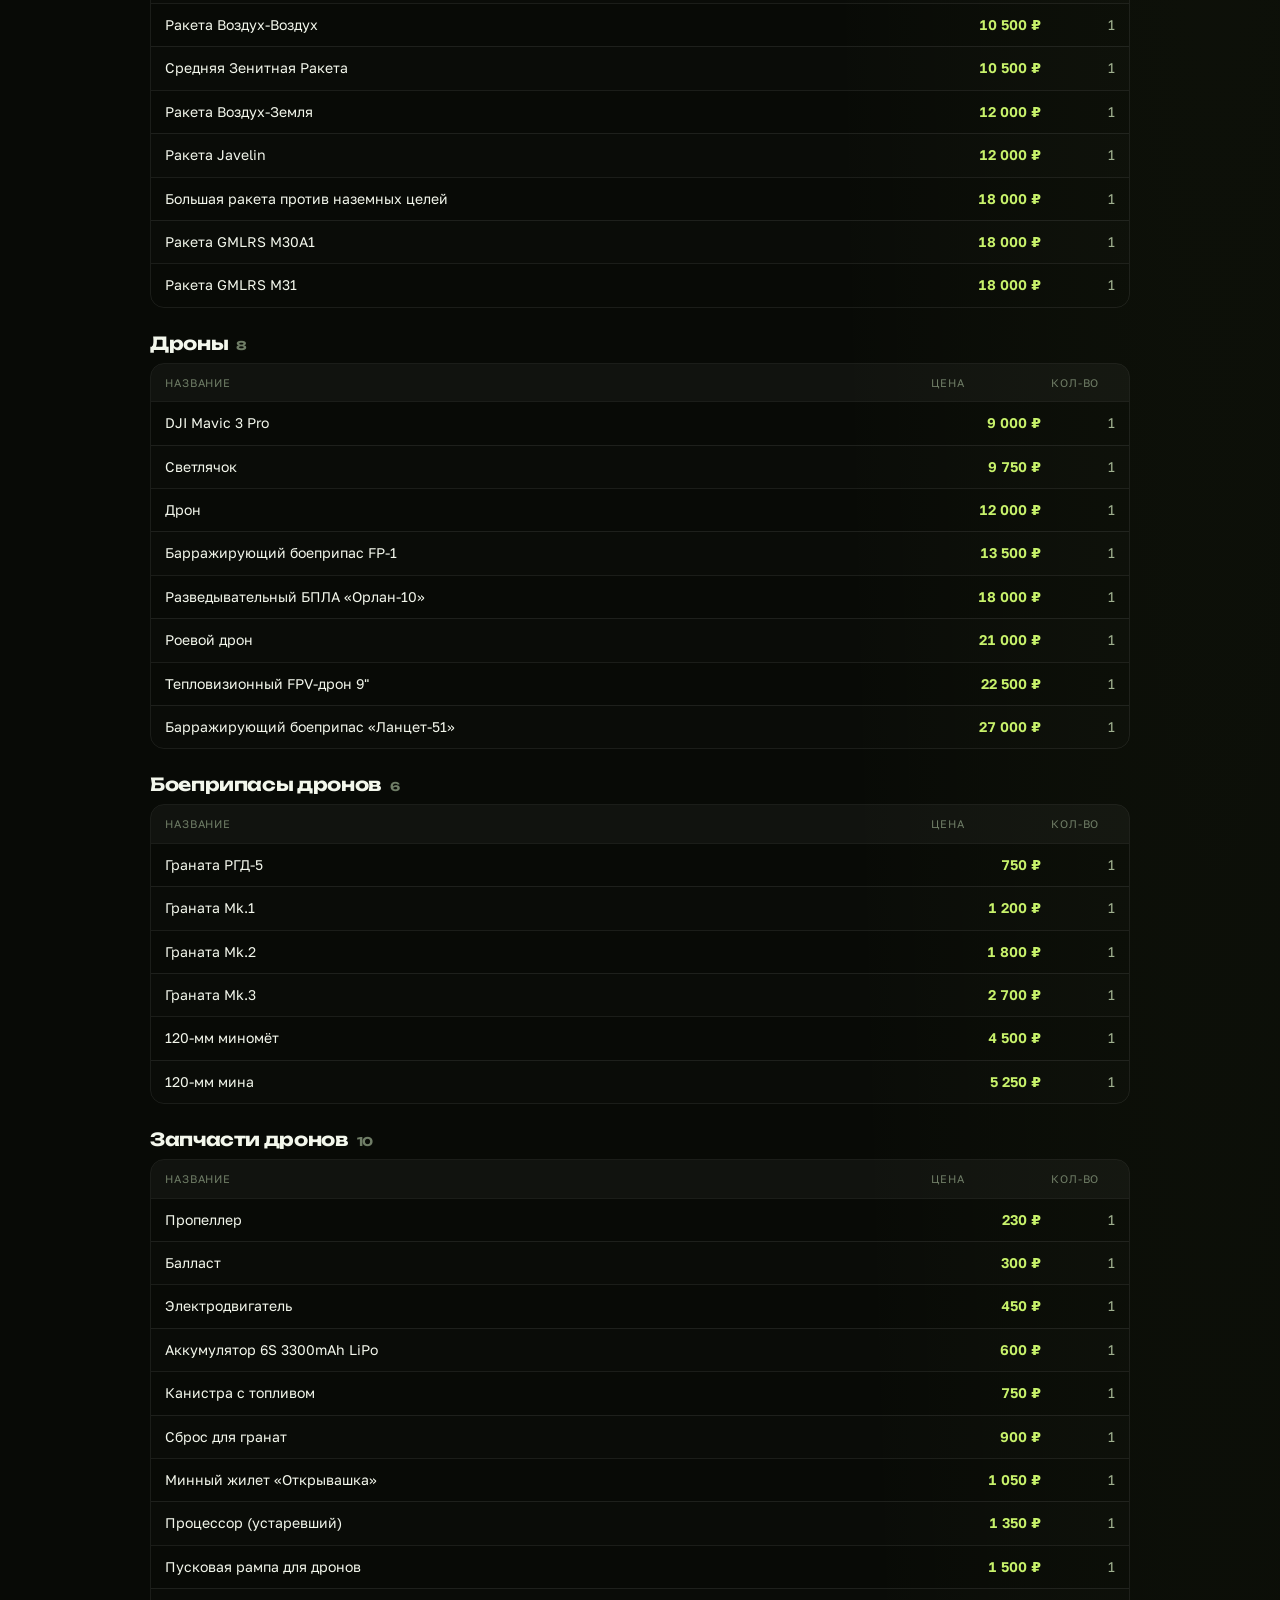
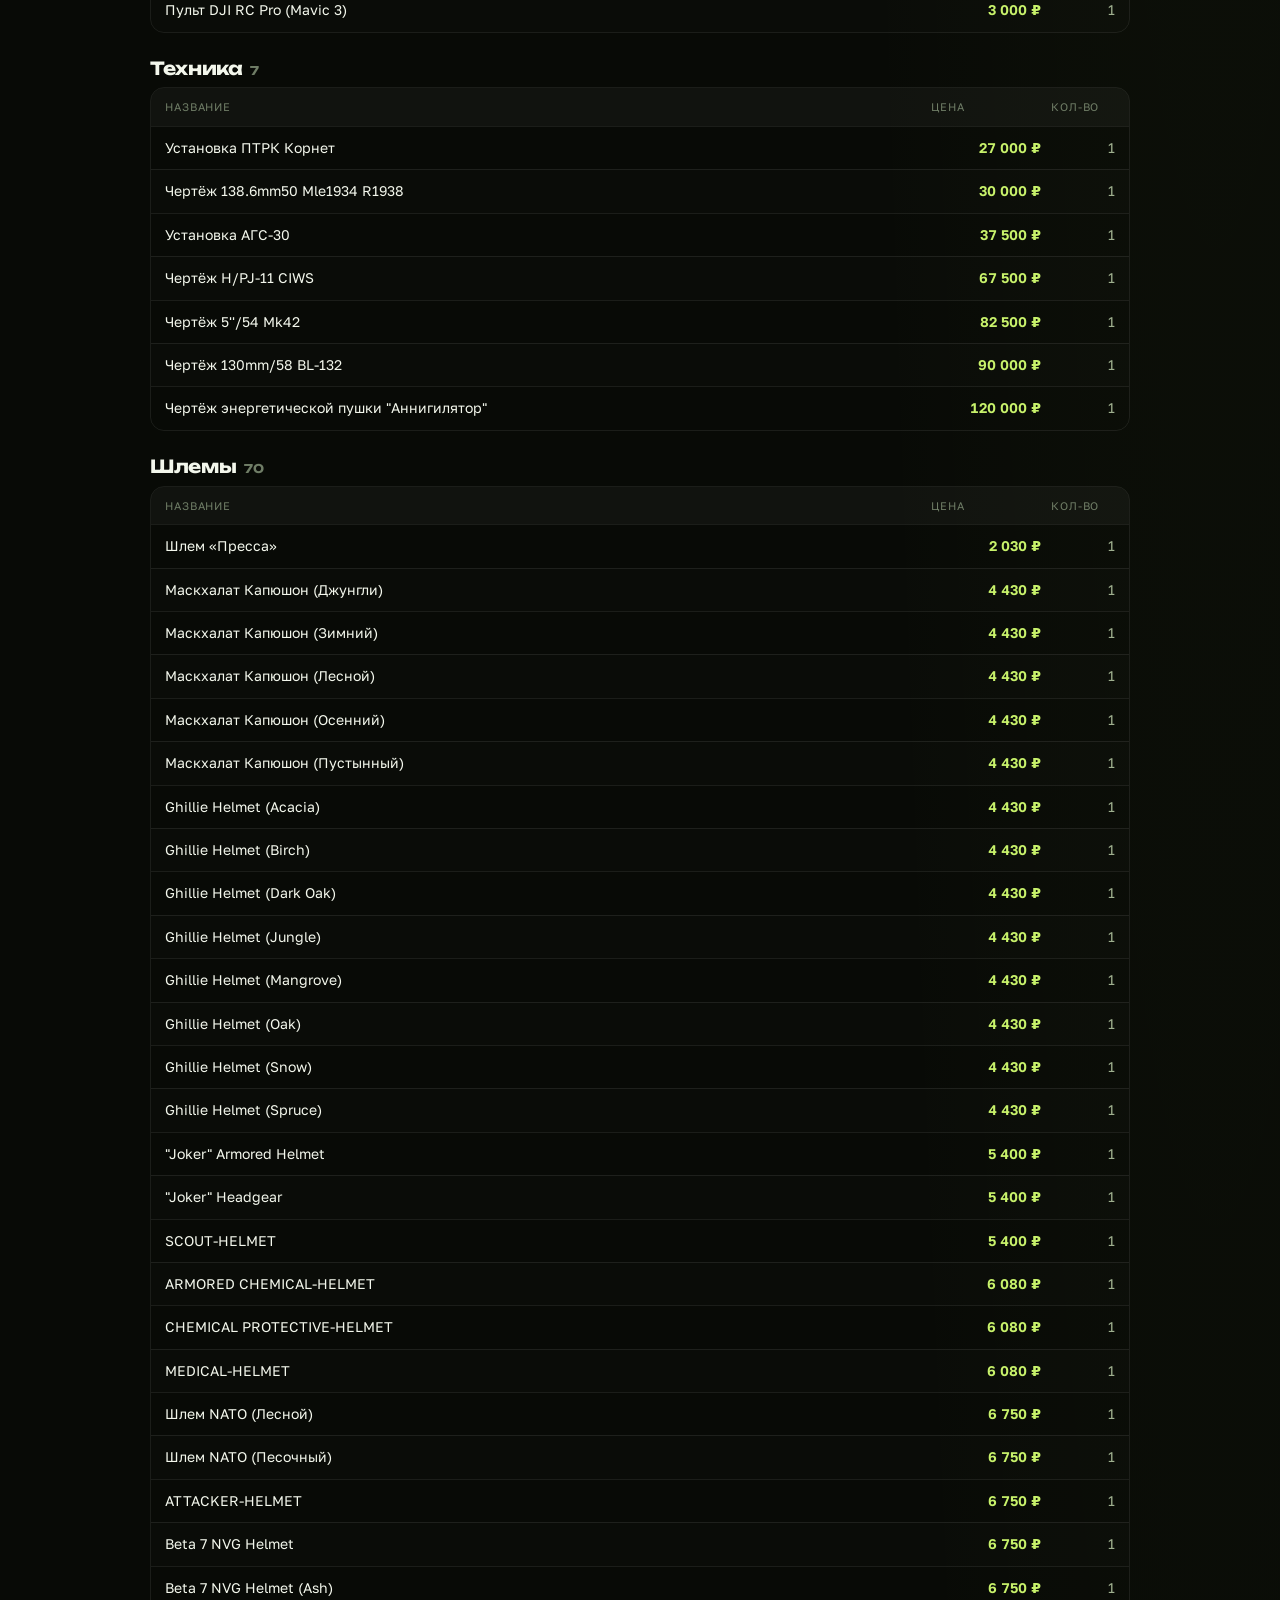
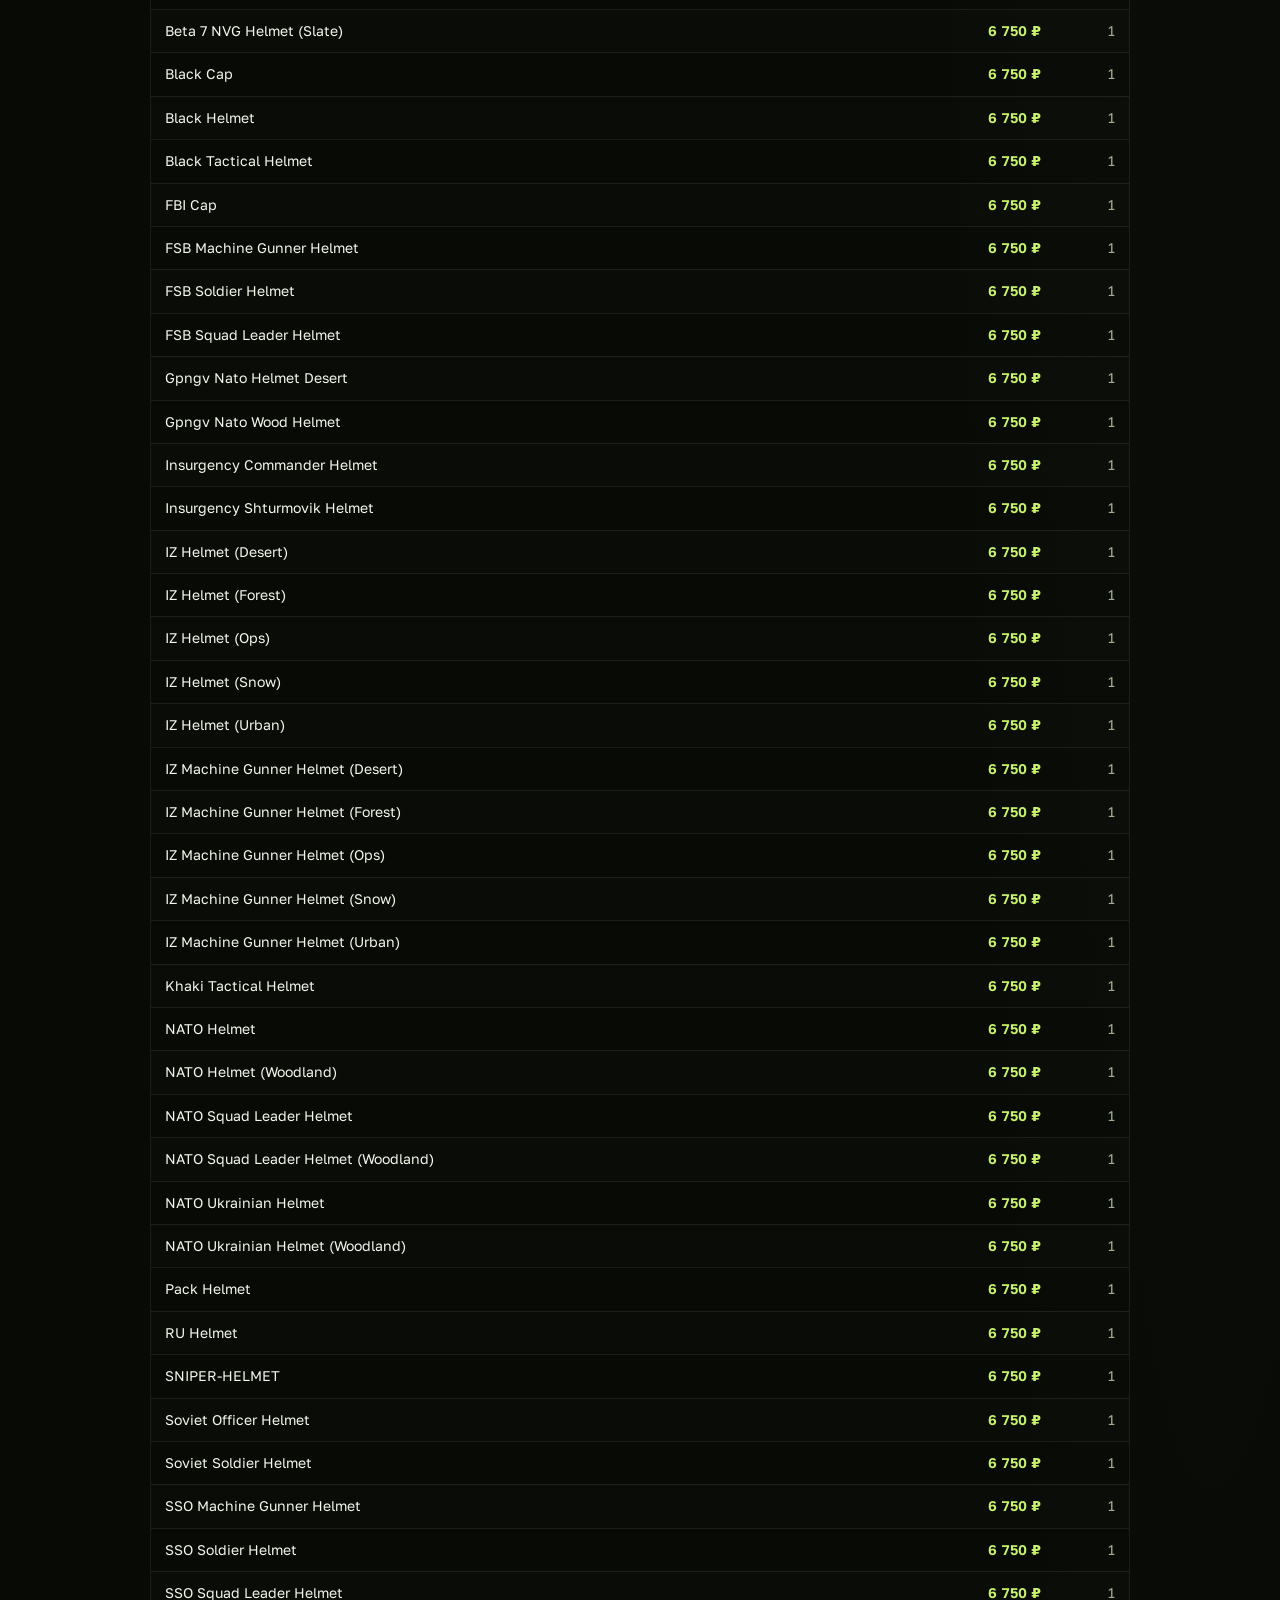
==== commit 9611043f: "Economy: valid item ids, 734 positions, stack limits" ====
--- a/economy.html
+++ b/economy.html
@@ -4,7 +4,7 @@
     <meta charset="utf-8" />
     <meta name="viewport" content="width=device-width, initial-scale=1" />
     <title>Прайс терминала — GXW Launcher</title>
-    <meta name="description" content="Цены терминала GXW: оружие, патроны, техника, дроны, снаряды, медицина и еда. 761 позиций." />
+    <meta name="description" content="Цены терминала GXW: оружие, патроны, техника, дроны, снаряды, медицина и еда. 734 позиций." />
     <link rel="icon" type="image/png" href="assets/img/favicon.png" />
     <link rel="stylesheet" href="assets/css/style.css" />
     <style>
@@ -58,12 +58,12 @@
     <main class="eco-page">
       <div class="eco-top"><a href="./">← На главную</a></div>
       <h1>Прайс терминала</h1>
-      <p class="eco-lead">Экономика сборки MineCraft Battle 2.1.5: 761 позиций для терминала GXW. Цены в рублях, количество — сколько выдаётся за одну покупку.</p>
+      <p class="eco-lead">Экономика сборки MineCraft Battle 2.1.5: 734 позиций для терминала GXW. Цены в рублях, количество — сколько выдаётся за одну покупку.</p>
 
       <dl class="eco-summary">
         <div><dt>Доход с зоны</dt><dd>~1 700 ₽/мин</dd></div>
         <div><dt>Две зоны</dt><dd>~3 400 ₽/мин</dd></div>
-        <div><dt>Позиций</dt><dd>761</dd></div>
+        <div><dt>Позиций</dt><dd>734</dd></div>
         <div><dt>Формат</dt><dd>рубли</dd></div>
       </dl>
 
@@ -110,25 +110,25 @@
       <div class="eco-row" data-name="m1911a1 superbwarfare:m_1911 пистолеты"><span class="eco-name">M1911A1</span><span class="eco-price">1 350 ₽</span><span class="eco-count">1</span></div>
       <div class="eco-row" data-name="glock 17 superbwarfare:glock_17 пистолеты"><span class="eco-name">Glock 17</span><span class="eco-price">1 500 ₽</span><span class="eco-count">1</span></div>
       <div class="eco-row" data-name="берет vvp:bereta пистолеты"><span class="eco-name">Берет</span><span class="eco-price">1 650 ₽</span><span class="eco-count">1</span></div>
-      <div class="eco-row" data-name="золотой desert eagle .357 tacz:modern_kinetic_gun{gunid:tacz:deagle_golden} пистолеты"><span class="eco-name">Золотой Desert Eagle .357</span><span class="eco-price">1 800 ₽</span><span class="eco-count">1</span></div>
-      <div class="eco-row" data-name="beretta 93r tacz:modern_kinetic_gun{gunid:tacz:b93r} пистолеты"><span class="eco-name">Beretta 93R</span><span class="eco-price">1 800 ₽</span><span class="eco-count">1</span></div>
-      <div class="eco-row" data-name="beretta м9а4 tacz:modern_kinetic_gun{gunid:tacz:m9a4} пистолеты"><span class="eco-name">Beretta М9А4</span><span class="eco-price">1 800 ₽</span><span class="eco-count">1</span></div>
-      <div class="eco-row" data-name="chiappa rhino .357 tacz:modern_kinetic_gun{gunid:tacz:rhino357} пистолеты"><span class="eco-name">Chiappa Rhino .357</span><span class="eco-price">1 800 ₽</span><span class="eco-count">1</span></div>
-      <div class="eco-row" data-name="cz-75 tacz:modern_kinetic_gun{gunid:tacz:cz75} пистолеты"><span class="eco-name">CZ-75</span><span class="eco-price">1 800 ₽</span><span class="eco-count">1</span></div>
-      <div class="eco-row" data-name="deagle-conspiracy tacz:modern_kinetic_gun{gunid:lrl:deagle_conspiracy} пистолеты"><span class="eco-name">DEAGLE-CONSPIRACY</span><span class="eco-price">1 800 ₽</span><span class="eco-count">1</span></div>
-      <div class="eco-row" data-name="deagle-pilot tacz:modern_kinetic_gun{gunid:lrl:deagle_pilot} пистолеты"><span class="eco-name">DEAGLE-PILOT</span><span class="eco-price">1 800 ₽</span><span class="eco-count">1</span></div>
-      <div class="eco-row" data-name="desert eagle .50 tacz:modern_kinetic_gun{gunid:tacz:deagle} пистолеты"><span class="eco-name">Desert Eagle .50</span><span class="eco-price">1 800 ₽</span><span class="eco-count">1</span></div>
-      <div class="eco-row" data-name="glock 17 tacz:modern_kinetic_gun{gunid:tacz:glock_17} пистолеты"><span class="eco-name">Glock 17</span><span class="eco-price">1 800 ₽</span><span class="eco-count">1</span></div>
-      <div class="eco-row" data-name="glock 17-high beam tacz:modern_kinetic_gun{gunid:lrl:glock_17_highbeam} пистолеты"><span class="eco-name">GLOCK 17-HIGH BEAM</span><span class="eco-price">1 800 ₽</span><span class="eco-count">1</span></div>
-      <div class="eco-row" data-name="glock 17-silver purple tacz:modern_kinetic_gun{gunid:lrl:glock_17_silverpurple} пистолеты"><span class="eco-name">GLOCK 17-SILVER PURPLE</span><span class="eco-price">1 800 ₽</span><span class="eco-count">1</span></div>
-      <div class="eco-row" data-name="lonetrail .30-06 tacz:modern_kinetic_gun{gunid:tacz:lonetrail} пистолеты"><span class="eco-name">Lonetrail .30-06</span><span class="eco-price">1 800 ₽</span><span class="eco-count">1</span></div>
-      <div class="eco-row" data-name="m1911 tacz:modern_kinetic_gun{gunid:tacz:m1911} пистолеты"><span class="eco-name">M1911</span><span class="eco-price">1 800 ₽</span><span class="eco-count">1</span></div>
-      <div class="eco-row" data-name="mk23 socom tacz:modern_kinetic_gun{gunid:tacz:hk_mk23} пистолеты"><span class="eco-name">MK23 SOCOM</span><span class="eco-price">1 800 ₽</span><span class="eco-count">1</span></div>
-      <div class="eco-row" data-name="p320 tacz:modern_kinetic_gun{gunid:tacz:p320} пистолеты"><span class="eco-name">P320</span><span class="eco-price">1 800 ₽</span><span class="eco-count">1</span></div>
-      <div class="eco-row" data-name="p320-doctor tacz:modern_kinetic_gun{gunid:lrl:p320_doctor} пистолеты"><span class="eco-name">P320-DOCTOR</span><span class="eco-price">1 800 ₽</span><span class="eco-count">1</span></div>
-      <div class="eco-row" data-name="taurus model 943 tacz:modern_kinetic_gun{gunid:tacz:taurus943} пистолеты"><span class="eco-name">Taurus Model 943</span><span class="eco-price">1 800 ₽</span><span class="eco-count">1</span></div>
-      <div class="eco-row" data-name="taurus raging hunter tacz:modern_kinetic_gun{gunid:tacz:taurus500} пистолеты"><span class="eco-name">Taurus Raging Hunter</span><span class="eco-price">1 800 ₽</span><span class="eco-count">1</span></div>
-      <div class="eco-row" data-name="timeless .50 z-type tacz:modern_kinetic_gun{gunid:tacz:timeless50} пистолеты"><span class="eco-name">Timeless .50 Z-Type</span><span class="eco-price">1 800 ₽</span><span class="eco-count">1</span></div>
+      <div class="eco-row" data-name="золотой desert eagle .357 tacz:modern_kinetic_gun{gunid:'tacz:deagle_golden'} пистолеты"><span class="eco-name">Золотой Desert Eagle .357</span><span class="eco-price">1 800 ₽</span><span class="eco-count">1</span></div>
+      <div class="eco-row" data-name="beretta 93r tacz:modern_kinetic_gun{gunid:'tacz:b93r'} пистолеты"><span class="eco-name">Beretta 93R</span><span class="eco-price">1 800 ₽</span><span class="eco-count">1</span></div>
+      <div class="eco-row" data-name="beretta м9а4 tacz:modern_kinetic_gun{gunid:'tacz:m9a4'} пистолеты"><span class="eco-name">Beretta М9А4</span><span class="eco-price">1 800 ₽</span><span class="eco-count">1</span></div>
+      <div class="eco-row" data-name="chiappa rhino .357 tacz:modern_kinetic_gun{gunid:'tacz:rhino357'} пистолеты"><span class="eco-name">Chiappa Rhino .357</span><span class="eco-price">1 800 ₽</span><span class="eco-count">1</span></div>
+      <div class="eco-row" data-name="cz-75 tacz:modern_kinetic_gun{gunid:'tacz:cz75'} пистолеты"><span class="eco-name">CZ-75</span><span class="eco-price">1 800 ₽</span><span class="eco-count">1</span></div>
+      <div class="eco-row" data-name="deagle-conspiracy tacz:modern_kinetic_gun{gunid:'lrl:deagle_conspiracy'} пистолеты"><span class="eco-name">DEAGLE-CONSPIRACY</span><span class="eco-price">1 800 ₽</span><span class="eco-count">1</span></div>
+      <div class="eco-row" data-name="deagle-pilot tacz:modern_kinetic_gun{gunid:'lrl:deagle_pilot'} пистолеты"><span class="eco-name">DEAGLE-PILOT</span><span class="eco-price">1 800 ₽</span><span class="eco-count">1</span></div>
+      <div class="eco-row" data-name="desert eagle .50 tacz:modern_kinetic_gun{gunid:'tacz:deagle'} пистолеты"><span class="eco-name">Desert Eagle .50</span><span class="eco-price">1 800 ₽</span><span class="eco-count">1</span></div>
+      <div class="eco-row" data-name="glock 17 tacz:modern_kinetic_gun{gunid:'tacz:glock_17'} пистолеты"><span class="eco-name">Glock 17</span><span class="eco-price">1 800 ₽</span><span class="eco-count">1</span></div>
+      <div class="eco-row" data-name="glock 17-high beam tacz:modern_kinetic_gun{gunid:'lrl:glock_17_highbeam'} пистолеты"><span class="eco-name">GLOCK 17-HIGH BEAM</span><span class="eco-price">1 800 ₽</span><span class="eco-count">1</span></div>
+      <div class="eco-row" data-name="glock 17-silver purple tacz:modern_kinetic_gun{gunid:'lrl:glock_17_silverpurple'} пистолеты"><span class="eco-name">GLOCK 17-SILVER PURPLE</span><span class="eco-price">1 800 ₽</span><span class="eco-count">1</span></div>
+      <div class="eco-row" data-name="lonetrail .30-06 tacz:modern_kinetic_gun{gunid:'tacz:lonetrail'} пистолеты"><span class="eco-name">Lonetrail .30-06</span><span class="eco-price">1 800 ₽</span><span class="eco-count">1</span></div>
+      <div class="eco-row" data-name="m1911 tacz:modern_kinetic_gun{gunid:'tacz:m1911'} пистолеты"><span class="eco-name">M1911</span><span class="eco-price">1 800 ₽</span><span class="eco-count">1</span></div>
+      <div class="eco-row" data-name="mk23 socom tacz:modern_kinetic_gun{gunid:'tacz:hk_mk23'} пистолеты"><span class="eco-name">MK23 SOCOM</span><span class="eco-price">1 800 ₽</span><span class="eco-count">1</span></div>
+      <div class="eco-row" data-name="p320 tacz:modern_kinetic_gun{gunid:'tacz:p320'} пистолеты"><span class="eco-name">P320</span><span class="eco-price">1 800 ₽</span><span class="eco-count">1</span></div>
+      <div class="eco-row" data-name="p320-doctor tacz:modern_kinetic_gun{gunid:'lrl:p320_doctor'} пистолеты"><span class="eco-name">P320-DOCTOR</span><span class="eco-price">1 800 ₽</span><span class="eco-count">1</span></div>
+      <div class="eco-row" data-name="taurus model 943 tacz:modern_kinetic_gun{gunid:'tacz:taurus943'} пистолеты"><span class="eco-name">Taurus Model 943</span><span class="eco-price">1 800 ₽</span><span class="eco-count">1</span></div>
+      <div class="eco-row" data-name="taurus raging hunter tacz:modern_kinetic_gun{gunid:'tacz:taurus500'} пистолеты"><span class="eco-name">Taurus Raging Hunter</span><span class="eco-price">1 800 ₽</span><span class="eco-count">1</span></div>
+      <div class="eco-row" data-name="timeless .50 z-type tacz:modern_kinetic_gun{gunid:'tacz:timeless50'} пистолеты"><span class="eco-name">Timeless .50 Z-Type</span><span class="eco-price">1 800 ₽</span><span class="eco-count">1</span></div>
       <div class="eco-row" data-name="glock 18 superbwarfare:glock_18 пистолеты"><span class="eco-name">Glock 18</span><span class="eco-price">1 950 ₽</span><span class="eco-count">1</span></div>
     </div>
   </section>
@@ -136,21 +136,21 @@
     <h2>ПП <span>16</span></h2>
     <div class="eco-table">
       <div class="eco-head"><span>Название</span><span>Цена</span><span>Кол-во</span></div>
-      <div class="eco-row" data-name="hk mp5a5-agent tacz:modern_kinetic_gun{gunid:lrl:hk_mp5a5_agent} пп"><span class="eco-name">HK MP5A5-AGENT</span><span class="eco-price">4 500 ₽</span><span class="eco-count">1</span></div>
-      <div class="eco-row" data-name="hk mp5a5-cyrex tacz:modern_kinetic_gun{gunid:lrl:hk_mp5a5_cyrex} пп"><span class="eco-name">HK MP5A5-CYREX</span><span class="eco-price">4 500 ₽</span><span class="eco-count">1</span></div>
-      <div class="eco-row" data-name="hk-mp5a5 tacz:modern_kinetic_gun{gunid:tacz:hk_mp5a5} пп"><span class="eco-name">HK-MP5A5</span><span class="eco-price">4 500 ₽</span><span class="eco-count">1</span></div>
-      <div class="eco-row" data-name="kriss vector tacz:modern_kinetic_gun{gunid:tacz:vector45} пп"><span class="eco-name">KRISS Vector</span><span class="eco-price">4 500 ₽</span><span class="eco-count">1</span></div>
+      <div class="eco-row" data-name="hk mp5a5-agent tacz:modern_kinetic_gun{gunid:'lrl:hk_mp5a5_agent'} пп"><span class="eco-name">HK MP5A5-AGENT</span><span class="eco-price">4 500 ₽</span><span class="eco-count">1</span></div>
+      <div class="eco-row" data-name="hk mp5a5-cyrex tacz:modern_kinetic_gun{gunid:'lrl:hk_mp5a5_cyrex'} пп"><span class="eco-name">HK MP5A5-CYREX</span><span class="eco-price">4 500 ₽</span><span class="eco-count">1</span></div>
+      <div class="eco-row" data-name="hk-mp5a5 tacz:modern_kinetic_gun{gunid:'tacz:hk_mp5a5'} пп"><span class="eco-name">HK-MP5A5</span><span class="eco-price">4 500 ₽</span><span class="eco-count">1</span></div>
+      <div class="eco-row" data-name="kriss vector tacz:modern_kinetic_gun{gunid:'tacz:vector45'} пп"><span class="eco-name">KRISS Vector</span><span class="eco-price">4 500 ₽</span><span class="eco-count">1</span></div>
       <div class="eco-row" data-name="mp5 superbwarfare:mp_5 пп"><span class="eco-name">MP5</span><span class="eco-price">4 500 ₽</span><span class="eco-count">1</span></div>
-      <div class="eco-row" data-name="mp7-cirrus tacz:modern_kinetic_gun{gunid:lrl:mp7_cirrus} пп"><span class="eco-name">MP7-CIRRUS</span><span class="eco-price">4 500 ₽</span><span class="eco-count">1</span></div>
-      <div class="eco-row" data-name="p90 tacz:modern_kinetic_gun{gunid:tacz:p90} пп"><span class="eco-name">P90</span><span class="eco-price">4 500 ₽</span><span class="eco-count">1</span></div>
-      <div class="eco-row" data-name="p90-asiimov tacz:modern_kinetic_gun{gunid:lrl:p90_asiimov} пп"><span class="eco-name">P90-ASIIMOV</span><span class="eco-price">4 500 ₽</span><span class="eco-count">1</span></div>
-      <div class="eco-row" data-name="p90-coldblood tacz:modern_kinetic_gun{gunid:lrl:p90_cold_blooded} пп"><span class="eco-name">P90-COLDBLOOD</span><span class="eco-price">4 500 ₽</span><span class="eco-count">1</span></div>
-      <div class="eco-row" data-name="p90-industries tacz:modern_kinetic_gun{gunid:lrl:p90_industries} пп"><span class="eco-name">P90-INDUSTRIES</span><span class="eco-price">4 500 ₽</span><span class="eco-count">1</span></div>
-      <div class="eco-row" data-name="ump45 tacz:modern_kinetic_gun{gunid:tacz:ump45} пп"><span class="eco-name">Ump45</span><span class="eco-price">4 500 ₽</span><span class="eco-count">1</span></div>
-      <div class="eco-row" data-name="ump45-crimson foil tacz:modern_kinetic_gun{gunid:lrl:ump45_crimson_foil} пп"><span class="eco-name">UMP45-CRIMSON FOIL</span><span class="eco-price">4 500 ₽</span><span class="eco-count">1</span></div>
-      <div class="eco-row" data-name="ump45-hurricane tacz:modern_kinetic_gun{gunid:lrl:ump45_hurrican} пп"><span class="eco-name">UMP45-HURRICANE</span><span class="eco-price">4 500 ₽</span><span class="eco-count">1</span></div>
-      <div class="eco-row" data-name="uzi tacz:modern_kinetic_gun{gunid:tacz:uzi} пп"><span class="eco-name">Uzi</span><span class="eco-price">4 500 ₽</span><span class="eco-count">1</span></div>
-      <div class="eco-row" data-name="vector45-silverpurple tacz:modern_kinetic_gun{gunid:lrl:vector45_silverpurple} пп"><span class="eco-name">VECTOR45-SILVERPURPLE</span><span class="eco-price">4 500 ₽</span><span class="eco-count">1</span></div>
+      <div class="eco-row" data-name="mp7-cirrus tacz:modern_kinetic_gun{gunid:'lrl:mp7_cirrus'} пп"><span class="eco-name">MP7-CIRRUS</span><span class="eco-price">4 500 ₽</span><span class="eco-count">1</span></div>
+      <div class="eco-row" data-name="p90 tacz:modern_kinetic_gun{gunid:'tacz:p90'} пп"><span class="eco-name">P90</span><span class="eco-price">4 500 ₽</span><span class="eco-count">1</span></div>
+      <div class="eco-row" data-name="p90-asiimov tacz:modern_kinetic_gun{gunid:'lrl:p90_asiimov'} пп"><span class="eco-name">P90-ASIIMOV</span><span class="eco-price">4 500 ₽</span><span class="eco-count">1</span></div>
+      <div class="eco-row" data-name="p90-coldblood tacz:modern_kinetic_gun{gunid:'lrl:p90_cold_blooded'} пп"><span class="eco-name">P90-COLDBLOOD</span><span class="eco-price">4 500 ₽</span><span class="eco-count">1</span></div>
+      <div class="eco-row" data-name="p90-industries tacz:modern_kinetic_gun{gunid:'lrl:p90_industries'} пп"><span class="eco-name">P90-INDUSTRIES</span><span class="eco-price">4 500 ₽</span><span class="eco-count">1</span></div>
+      <div class="eco-row" data-name="ump45 tacz:modern_kinetic_gun{gunid:'tacz:ump45'} пп"><span class="eco-name">Ump45</span><span class="eco-price">4 500 ₽</span><span class="eco-count">1</span></div>
+      <div class="eco-row" data-name="ump45-crimson foil tacz:modern_kinetic_gun{gunid:'lrl:ump45_crimson_foil'} пп"><span class="eco-name">UMP45-CRIMSON FOIL</span><span class="eco-price">4 500 ₽</span><span class="eco-count">1</span></div>
+      <div class="eco-row" data-name="ump45-hurricane tacz:modern_kinetic_gun{gunid:'lrl:ump45_hurrican'} пп"><span class="eco-name">UMP45-HURRICANE</span><span class="eco-price">4 500 ₽</span><span class="eco-count">1</span></div>
+      <div class="eco-row" data-name="uzi tacz:modern_kinetic_gun{gunid:'tacz:uzi'} пп"><span class="eco-name">Uzi</span><span class="eco-price">4 500 ₽</span><span class="eco-count">1</span></div>
+      <div class="eco-row" data-name="vector45-silverpurple tacz:modern_kinetic_gun{gunid:'lrl:vector45_silverpurple'} пп"><span class="eco-name">VECTOR45-SILVERPURPLE</span><span class="eco-price">4 500 ₽</span><span class="eco-count">1</span></div>
       <div class="eco-row" data-name="vector superbwarfare:vector пп"><span class="eco-name">Vector</span><span class="eco-price">6 300 ₽</span><span class="eco-count">1</span></div>
     </div>
   </section>
@@ -161,43 +161,43 @@
       <div class="eco-row" data-name="marlin model 1894 superbwarfare:marlin автоматы"><span class="eco-name">Marlin Model 1894</span><span class="eco-price">5 250 ₽</span><span class="eco-count">1</span></div>
       <div class="eco-row" data-name="скс superbwarfare:sks автоматы"><span class="eco-name">СКС</span><span class="eco-price">6 750 ₽</span><span class="eco-count">1</span></div>
       <div class="eco-row" data-name="ak-47 superbwarfare:ak_47 автоматы"><span class="eco-name">AK-47</span><span class="eco-price">8 250 ₽</span><span class="eco-count">1</span></div>
-      <div class="eco-row" data-name="м4а1 tacz:modern_kinetic_gun{gunid:tacz:m4a1} автоматы"><span class="eco-name">М4А1</span><span class="eco-price">9 000 ₽</span><span class="eco-count">1</span></div>
-      <div class="eco-row" data-name="скс tacz:modern_kinetic_gun{gunid:tacz:sks_tactical} автоматы"><span class="eco-name">СКС</span><span class="eco-price">9 000 ₽</span><span class="eco-count">1</span></div>
-      <div class="eco-row" data-name="acr tacz:modern_kinetic_gun{gunid:lradd:acr} автоматы"><span class="eco-name">Acr</span><span class="eco-price">9 000 ₽</span><span class="eco-count">1</span></div>
+      <div class="eco-row" data-name="м4а1 tacz:modern_kinetic_gun{gunid:'tacz:m4a1'} автоматы"><span class="eco-name">М4А1</span><span class="eco-price">9 000 ₽</span><span class="eco-count">1</span></div>
+      <div class="eco-row" data-name="скс tacz:modern_kinetic_gun{gunid:'tacz:sks_tactical'} автоматы"><span class="eco-name">СКС</span><span class="eco-price">9 000 ₽</span><span class="eco-count">1</span></div>
+      <div class="eco-row" data-name="acr tacz:modern_kinetic_gun{gunid:'lradd:acr'} автоматы"><span class="eco-name">Acr</span><span class="eco-price">9 000 ₽</span><span class="eco-count">1</span></div>
       <div class="eco-row" data-name="ak-12 superbwarfare:ak_12 автоматы"><span class="eco-name">AK-12</span><span class="eco-price">9 000 ₽</span><span class="eco-count">1</span></div>
-      <div class="eco-row" data-name="aug tacz:modern_kinetic_gun{gunid:lradd:aug} автоматы"><span class="eco-name">Aug</span><span class="eco-price">9 000 ₽</span><span class="eco-count">1</span></div>
-      <div class="eco-row" data-name="aug tacz:modern_kinetic_gun{gunid:tacz:aug} автоматы"><span class="eco-name">Aug</span><span class="eco-price">9 000 ₽</span><span class="eco-count">1</span></div>
-      <div class="eco-row" data-name="aug-security tacz:modern_kinetic_gun{gunid:lrl:aug_security} автоматы"><span class="eco-name">AUG-SECURITY</span><span class="eco-price">9 000 ₽</span><span class="eco-count">1</span></div>
-      <div class="eco-row" data-name="aug-ywzj tacz:modern_kinetic_gun{gunid:lrl:aug_ywzj} автоматы"><span class="eco-name">AUG-YWZJ</span><span class="eco-price">9 000 ₽</span><span class="eco-count">1</span></div>
-      <div class="eco-row" data-name="hk g3 tacz:modern_kinetic_gun{gunid:tacz:hk_g3} автоматы"><span class="eco-name">HK G3</span><span class="eco-price">9 000 ₽</span><span class="eco-count">1</span></div>
-      <div class="eco-row" data-name="hk g36k tacz:modern_kinetic_gun{gunid:tacz:g36k} автоматы"><span class="eco-name">HK G36K</span><span class="eco-price">9 000 ₽</span><span class="eco-count">1</span></div>
-      <div class="eco-row" data-name="hk416d tacz:modern_kinetic_gun{gunid:tacz:hk416d} автоматы"><span class="eco-name">Hk416d</span><span class="eco-price">9 000 ₽</span><span class="eco-count">1</span></div>
-      <div class="eco-row" data-name="hk416d-blackice tacz:modern_kinetic_gun{gunid:lrl:hk416d_blackice} автоматы"><span class="eco-name">HK416D-BLACKICE</span><span class="eco-price">9 000 ₽</span><span class="eco-count">1</span></div>
-      <div class="eco-row" data-name="hk416d-ocean tacz:modern_kinetic_gun{gunid:lrl:hk416d_ocean} автоматы"><span class="eco-name">HK416D-OCEAN</span><span class="eco-price">9 000 ₽</span><span class="eco-count">1</span></div>
-      <div class="eco-row" data-name="hk416d-security tacz:modern_kinetic_gun{gunid:lrl:hk416d_security} автоматы"><span class="eco-name">HK416D-SECURITY</span><span class="eco-price">9 000 ₽</span><span class="eco-count">1</span></div>
-      <div class="eco-row" data-name="m16a1 tacz:modern_kinetic_gun{gunid:tacz:m16a1} автоматы"><span class="eco-name">M16a1</span><span class="eco-price">9 000 ₽</span><span class="eco-count">1</span></div>
-      <div class="eco-row" data-name="m16a4 tacz:modern_kinetic_gun{gunid:tacz:m16a4} автоматы"><span class="eco-name">M16a4</span><span class="eco-price">9 000 ₽</span><span class="eco-count">1</span></div>
-      <div class="eco-row" data-name="m16a4-ocean tacz:modern_kinetic_gun{gunid:lrl:m16a4_ocean} автоматы"><span class="eco-name">M16A4-OCEAN</span><span class="eco-price">9 000 ₽</span><span class="eco-count">1</span></div>
-      <div class="eco-row" data-name="m4a1-silver purple tacz:modern_kinetic_gun{gunid:lrl:m4a1_silverpurple} автоматы"><span class="eco-name">M4A1-SILVER PURPLE</span><span class="eco-price">9 000 ₽</span><span class="eco-count">1</span></div>
-      <div class="eco-row" data-name="m4a1-temukau tacz:modern_kinetic_gun{gunid:lrl:m4a1_temukau} автоматы"><span class="eco-name">M4A1-TEMUKAU</span><span class="eco-price">9 000 ₽</span><span class="eco-count">1</span></div>
-      <div class="eco-row" data-name="m4a1-turbine tacz:modern_kinetic_gun{gunid:lrl:m4a1_turbine} автоматы"><span class="eco-name">M4A1-TURBINE</span><span class="eco-price">9 000 ₽</span><span class="eco-count">1</span></div>
-      <div class="eco-row" data-name="m4a1-zero tacz:modern_kinetic_gun{gunid:lrl:m4a1_zero} автоматы"><span class="eco-name">M4A1-ZERO</span><span class="eco-price">9 000 ₽</span><span class="eco-count">1</span></div>
-      <div class="eco-row" data-name="mdr 223 tacz:modern_kinetic_gun{gunid:lradd:mdr_223} автоматы"><span class="eco-name">Mdr 223</span><span class="eco-price">9 000 ₽</span><span class="eco-count">1</span></div>
-      <div class="eco-row" data-name="mdr 308 tacz:modern_kinetic_gun{gunid:lradd:mdr_308} автоматы"><span class="eco-name">Mdr 308</span><span class="eco-price">9 000 ₽</span><span class="eco-count">1</span></div>
-      <div class="eco-row" data-name="mdr-blackice tacz:modern_kinetic_gun{gunid:lrl:mdr_223_blackice} автоматы"><span class="eco-name">MDR-BLACKICE</span><span class="eco-price">9 000 ₽</span><span class="eco-count">1</span></div>
-      <div class="eco-row" data-name="mdr-dawn tacz:modern_kinetic_gun{gunid:lrl:mdr_308_dawn} автоматы"><span class="eco-name">MDR-DAWN</span><span class="eco-price">9 000 ₽</span><span class="eco-count">1</span></div>
-      <div class="eco-row" data-name="mdr-pity tacz:modern_kinetic_gun{gunid:lrl:mdr_223_pity} автоматы"><span class="eco-name">MDR-PITY</span><span class="eco-price">9 000 ₽</span><span class="eco-count">1</span></div>
-      <div class="eco-row" data-name="mk14 tacz:modern_kinetic_gun{gunid:tacz:mk14} автоматы"><span class="eco-name">Mk14</span><span class="eco-price">9 000 ₽</span><span class="eco-count">1</span></div>
-      <div class="eco-row" data-name="mk47 tacz:modern_kinetic_gun{gunid:lradd:mk47} автоматы"><span class="eco-name">Mk47</span><span class="eco-price">9 000 ₽</span><span class="eco-count">1</span></div>
-      <div class="eco-row" data-name="ngsw r-pity tacz:modern_kinetic_gun{gunid:lrl:ngsw_r_pity} автоматы"><span class="eco-name">NGSW R-PITY</span><span class="eco-price">9 000 ₽</span><span class="eco-count">1</span></div>
-      <div class="eco-row" data-name="qbz191 em tacz:modern_kinetic_gun{gunid:lradd:qbz191_em} автоматы"><span class="eco-name">Qbz191 Em</span><span class="eco-price">9 000 ₽</span><span class="eco-count">1</span></div>
-      <div class="eco-row" data-name="rd704-asiimov tacz:modern_kinetic_gun{gunid:lrl:rd704_asiimov} автоматы"><span class="eco-name">RD704-ASIIMOV</span><span class="eco-price">9 000 ₽</span><span class="eco-count">1</span></div>
-      <div class="eco-row" data-name="rd704-blackice tacz:modern_kinetic_gun{gunid:lrl:rd704_blackice} автоматы"><span class="eco-name">RD704-BLACKICE</span><span class="eco-price">9 000 ₽</span><span class="eco-count">1</span></div>
-      <div class="eco-row" data-name="scar l-ocean tacz:modern_kinetic_gun{gunid:lrl:scar_l_ocean} автоматы"><span class="eco-name">SCAR L-OCEAN</span><span class="eco-price">9 000 ₽</span><span class="eco-count">1</span></div>
-      <div class="eco-row" data-name="scar-h tacz:modern_kinetic_gun{gunid:tacz:scar_h} автоматы"><span class="eco-name">SCAR-H</span><span class="eco-price">9 000 ₽</span><span class="eco-count">1</span></div>
-      <div class="eco-row" data-name="scar-l tacz:modern_kinetic_gun{gunid:tacz:scar_l} автоматы"><span class="eco-name">SCAR-L</span><span class="eco-price">9 000 ₽</span><span class="eco-count">1</span></div>
-      <div class="eco-row" data-name="spr-15 hb «стрелец» tacz:modern_kinetic_gun{gunid:tacz:spr15hb} автоматы"><span class="eco-name">SPR-15 HB «Стрелец»</span><span class="eco-price">9 000 ₽</span><span class="eco-count">1</span></div>
-      <div class="eco-row" data-name="spr15-medic tacz:modern_kinetic_gun{gunid:lrl:spr_15_medic} автоматы"><span class="eco-name">SPR15-MEDIC</span><span class="eco-price">9 000 ₽</span><span class="eco-count">1</span></div>
+      <div class="eco-row" data-name="aug tacz:modern_kinetic_gun{gunid:'lradd:aug'} автоматы"><span class="eco-name">Aug</span><span class="eco-price">9 000 ₽</span><span class="eco-count">1</span></div>
+      <div class="eco-row" data-name="aug tacz:modern_kinetic_gun{gunid:'tacz:aug'} автоматы"><span class="eco-name">Aug</span><span class="eco-price">9 000 ₽</span><span class="eco-count">1</span></div>
+      <div class="eco-row" data-name="aug-security tacz:modern_kinetic_gun{gunid:'lrl:aug_security'} автоматы"><span class="eco-name">AUG-SECURITY</span><span class="eco-price">9 000 ₽</span><span class="eco-count">1</span></div>
+      <div class="eco-row" data-name="aug-ywzj tacz:modern_kinetic_gun{gunid:'lrl:aug_ywzj'} автоматы"><span class="eco-name">AUG-YWZJ</span><span class="eco-price">9 000 ₽</span><span class="eco-count">1</span></div>
+      <div class="eco-row" data-name="hk g3 tacz:modern_kinetic_gun{gunid:'tacz:hk_g3'} автоматы"><span class="eco-name">HK G3</span><span class="eco-price">9 000 ₽</span><span class="eco-count">1</span></div>
+      <div class="eco-row" data-name="hk g36k tacz:modern_kinetic_gun{gunid:'tacz:g36k'} автоматы"><span class="eco-name">HK G36K</span><span class="eco-price">9 000 ₽</span><span class="eco-count">1</span></div>
+      <div class="eco-row" data-name="hk416d tacz:modern_kinetic_gun{gunid:'tacz:hk416d'} автоматы"><span class="eco-name">Hk416d</span><span class="eco-price">9 000 ₽</span><span class="eco-count">1</span></div>
+      <div class="eco-row" data-name="hk416d-blackice tacz:modern_kinetic_gun{gunid:'lrl:hk416d_blackice'} автоматы"><span class="eco-name">HK416D-BLACKICE</span><span class="eco-price">9 000 ₽</span><span class="eco-count">1</span></div>
+      <div class="eco-row" data-name="hk416d-ocean tacz:modern_kinetic_gun{gunid:'lrl:hk416d_ocean'} автоматы"><span class="eco-name">HK416D-OCEAN</span><span class="eco-price">9 000 ₽</span><span class="eco-count">1</span></div>
+      <div class="eco-row" data-name="hk416d-security tacz:modern_kinetic_gun{gunid:'lrl:hk416d_security'} автоматы"><span class="eco-name">HK416D-SECURITY</span><span class="eco-price">9 000 ₽</span><span class="eco-count">1</span></div>
+      <div class="eco-row" data-name="m16a1 tacz:modern_kinetic_gun{gunid:'tacz:m16a1'} автоматы"><span class="eco-name">M16a1</span><span class="eco-price">9 000 ₽</span><span class="eco-count">1</span></div>
+      <div class="eco-row" data-name="m16a4 tacz:modern_kinetic_gun{gunid:'tacz:m16a4'} автоматы"><span class="eco-name">M16a4</span><span class="eco-price">9 000 ₽</span><span class="eco-count">1</span></div>
+      <div class="eco-row" data-name="m16a4-ocean tacz:modern_kinetic_gun{gunid:'lrl:m16a4_ocean'} автоматы"><span class="eco-name">M16A4-OCEAN</span><span class="eco-price">9 000 ₽</span><span class="eco-count">1</span></div>
+      <div class="eco-row" data-name="m4a1-silver purple tacz:modern_kinetic_gun{gunid:'lrl:m4a1_silverpurple'} автоматы"><span class="eco-name">M4A1-SILVER PURPLE</span><span class="eco-price">9 000 ₽</span><span class="eco-count">1</span></div>
+      <div class="eco-row" data-name="m4a1-temukau tacz:modern_kinetic_gun{gunid:'lrl:m4a1_temukau'} автоматы"><span class="eco-name">M4A1-TEMUKAU</span><span class="eco-price">9 000 ₽</span><span class="eco-count">1</span></div>
+      <div class="eco-row" data-name="m4a1-turbine tacz:modern_kinetic_gun{gunid:'lrl:m4a1_turbine'} автоматы"><span class="eco-name">M4A1-TURBINE</span><span class="eco-price">9 000 ₽</span><span class="eco-count">1</span></div>
+      <div class="eco-row" data-name="m4a1-zero tacz:modern_kinetic_gun{gunid:'lrl:m4a1_zero'} автоматы"><span class="eco-name">M4A1-ZERO</span><span class="eco-price">9 000 ₽</span><span class="eco-count">1</span></div>
+      <div class="eco-row" data-name="mdr 223 tacz:modern_kinetic_gun{gunid:'lradd:mdr_223'} автоматы"><span class="eco-name">Mdr 223</span><span class="eco-price">9 000 ₽</span><span class="eco-count">1</span></div>
+      <div class="eco-row" data-name="mdr 308 tacz:modern_kinetic_gun{gunid:'lradd:mdr_308'} автоматы"><span class="eco-name">Mdr 308</span><span class="eco-price">9 000 ₽</span><span class="eco-count">1</span></div>
+      <div class="eco-row" data-name="mdr-blackice tacz:modern_kinetic_gun{gunid:'lrl:mdr_223_blackice'} автоматы"><span class="eco-name">MDR-BLACKICE</span><span class="eco-price">9 000 ₽</span><span class="eco-count">1</span></div>
+      <div class="eco-row" data-name="mdr-dawn tacz:modern_kinetic_gun{gunid:'lrl:mdr_308_dawn'} автоматы"><span class="eco-name">MDR-DAWN</span><span class="eco-price">9 000 ₽</span><span class="eco-count">1</span></div>
+      <div class="eco-row" data-name="mdr-pity tacz:modern_kinetic_gun{gunid:'lrl:mdr_223_pity'} автоматы"><span class="eco-name">MDR-PITY</span><span class="eco-price">9 000 ₽</span><span class="eco-count">1</span></div>
+      <div class="eco-row" data-name="mk14 tacz:modern_kinetic_gun{gunid:'tacz:mk14'} автоматы"><span class="eco-name">Mk14</span><span class="eco-price">9 000 ₽</span><span class="eco-count">1</span></div>
+      <div class="eco-row" data-name="mk47 tacz:modern_kinetic_gun{gunid:'lradd:mk47'} автоматы"><span class="eco-name">Mk47</span><span class="eco-price">9 000 ₽</span><span class="eco-count">1</span></div>
+      <div class="eco-row" data-name="ngsw r-pity tacz:modern_kinetic_gun{gunid:'lrl:ngsw_r_pity'} автоматы"><span class="eco-name">NGSW R-PITY</span><span class="eco-price">9 000 ₽</span><span class="eco-count">1</span></div>
+      <div class="eco-row" data-name="qbz191 em tacz:modern_kinetic_gun{gunid:'lradd:qbz191_em'} автоматы"><span class="eco-name">Qbz191 Em</span><span class="eco-price">9 000 ₽</span><span class="eco-count">1</span></div>
+      <div class="eco-row" data-name="rd704-asiimov tacz:modern_kinetic_gun{gunid:'lrl:rd704_asiimov'} автоматы"><span class="eco-name">RD704-ASIIMOV</span><span class="eco-price">9 000 ₽</span><span class="eco-count">1</span></div>
+      <div class="eco-row" data-name="rd704-blackice tacz:modern_kinetic_gun{gunid:'lrl:rd704_blackice'} автоматы"><span class="eco-name">RD704-BLACKICE</span><span class="eco-price">9 000 ₽</span><span class="eco-count">1</span></div>
+      <div class="eco-row" data-name="scar l-ocean tacz:modern_kinetic_gun{gunid:'lrl:scar_l_ocean'} автоматы"><span class="eco-name">SCAR L-OCEAN</span><span class="eco-price">9 000 ₽</span><span class="eco-count">1</span></div>
+      <div class="eco-row" data-name="scar-h tacz:modern_kinetic_gun{gunid:'tacz:scar_h'} автоматы"><span class="eco-name">SCAR-H</span><span class="eco-price">9 000 ₽</span><span class="eco-count">1</span></div>
+      <div class="eco-row" data-name="scar-l tacz:modern_kinetic_gun{gunid:'tacz:scar_l'} автоматы"><span class="eco-name">SCAR-L</span><span class="eco-price">9 000 ₽</span><span class="eco-count">1</span></div>
+      <div class="eco-row" data-name="spr-15 hb «стрелец» tacz:modern_kinetic_gun{gunid:'tacz:spr15hb'} автоматы"><span class="eco-name">SPR-15 HB «Стрелец»</span><span class="eco-price">9 000 ₽</span><span class="eco-count">1</span></div>
+      <div class="eco-row" data-name="spr15-medic tacz:modern_kinetic_gun{gunid:'lrl:spr_15_medic'} автоматы"><span class="eco-name">SPR15-MEDIC</span><span class="eco-price">9 000 ₽</span><span class="eco-count">1</span></div>
       <div class="eco-row" data-name="qbz-95-1 superbwarfare:qbz_95 автоматы"><span class="eco-name">QBZ-95-1</span><span class="eco-price">9 300 ₽</span><span class="eco-count">1</span></div>
       <div class="eco-row" data-name="qbz-191 superbwarfare:qbz_191 автоматы"><span class="eco-name">QBZ-191</span><span class="eco-price">9 750 ₽</span><span class="eco-count">1</span></div>
       <div class="eco-row" data-name="hk-416 superbwarfare:hk_416 автоматы"><span class="eco-name">HK-416</span><span class="eco-price">10 500 ₽</span><span class="eco-count">1</span></div>
@@ -211,13 +211,13 @@
       <div class="eco-head"><span>Название</span><span>Цена</span><span>Кол-во</span></div>
       <div class="eco-row" data-name="кустарный дробовик superbwarfare:homemade_shotgun дробовики"><span class="eco-name">Кустарный дробовик</span><span class="eco-price">2 250 ₽</span><span class="eco-count">1</span></div>
       <div class="eco-row" data-name="m870 mcs superbwarfare:m_870 дробовики"><span class="eco-name">M870 MCS</span><span class="eco-price">4 800 ₽</span><span class="eco-count">1</span></div>
-      <div class="eco-row" data-name="боевой дробовик m1014 tacz:modern_kinetic_gun{gunid:tacz:m1014} дробовики"><span class="eco-name">Боевой дробовик M1014</span><span class="eco-price">5 250 ₽</span><span class="eco-count">1</span></div>
-      <div class="eco-row" data-name="дб-2 "дурин" tacz:modern_kinetic_gun{gunid:tacz:db_short} дробовики"><span class="eco-name">ДБ-2 "Дурин"</span><span class="eco-price">5 250 ₽</span><span class="eco-count">1</span></div>
-      <div class="eco-row" data-name="дб-4 "урсус" tacz:modern_kinetic_gun{gunid:tacz:db_long} дробовики"><span class="eco-name">ДБ-4 "Урсус"</span><span class="eco-price">5 250 ₽</span><span class="eco-count">1</span></div>
-      <div class="eco-row" data-name="многоцелевой дробовик spas-12 tacz:modern_kinetic_gun{gunid:tacz:spas_12} дробовики"><span class="eco-name">Многоцелевой дробовик SPAS-12</span><span class="eco-price">5 250 ₽</span><span class="eco-count">1</span></div>
-      <div class="eco-row" data-name="aa-12 tacz:modern_kinetic_gun{gunid:tacz:aa12} дробовики"><span class="eco-name">AA-12</span><span class="eco-price">5 250 ₽</span><span class="eco-count">1</span></div>
-      <div class="eco-row" data-name="db long-super tacz:modern_kinetic_gun{gunid:lrl:db_long_super} дробовики"><span class="eco-name">DB LONG-SUPER</span><span class="eco-price">5 250 ₽</span><span class="eco-count">1</span></div>
-      <div class="eco-row" data-name="remington 870 (m870) tacz:modern_kinetic_gun{gunid:tacz:m870} дробовики"><span class="eco-name">Remington 870 (M870)</span><span class="eco-price">5 250 ₽</span><span class="eco-count">1</span></div>
+      <div class="eco-row" data-name="боевой дробовик m1014 tacz:modern_kinetic_gun{gunid:'tacz:m1014'} дробовики"><span class="eco-name">Боевой дробовик M1014</span><span class="eco-price">5 250 ₽</span><span class="eco-count">1</span></div>
+      <div class="eco-row" data-name="дб-2 "дурин" tacz:modern_kinetic_gun{gunid:'tacz:db_short'} дробовики"><span class="eco-name">ДБ-2 "Дурин"</span><span class="eco-price">5 250 ₽</span><span class="eco-count">1</span></div>
+      <div class="eco-row" data-name="дб-4 "урсус" tacz:modern_kinetic_gun{gunid:'tacz:db_long'} дробовики"><span class="eco-name">ДБ-4 "Урсус"</span><span class="eco-price">5 250 ₽</span><span class="eco-count">1</span></div>
+      <div class="eco-row" data-name="многоцелевой дробовик spas-12 tacz:modern_kinetic_gun{gunid:'tacz:spas_12'} дробовики"><span class="eco-name">Многоцелевой дробовик SPAS-12</span><span class="eco-price">5 250 ₽</span><span class="eco-count">1</span></div>
+      <div class="eco-row" data-name="aa-12 tacz:modern_kinetic_gun{gunid:'tacz:aa12'} дробовики"><span class="eco-name">AA-12</span><span class="eco-price">5 250 ₽</span><span class="eco-count">1</span></div>
+      <div class="eco-row" data-name="db long-super tacz:modern_kinetic_gun{gunid:'lrl:db_long_super'} дробовики"><span class="eco-name">DB LONG-SUPER</span><span class="eco-price">5 250 ₽</span><span class="eco-count">1</span></div>
+      <div class="eco-row" data-name="remington 870 (m870) tacz:modern_kinetic_gun{gunid:'tacz:m870'} дробовики"><span class="eco-name">Remington 870 (M870)</span><span class="eco-price">5 250 ₽</span><span class="eco-count">1</span></div>
       <div class="eco-row" data-name="aa-12 superbwarfare:aa_12 дробовики"><span class="eco-name">AA-12</span><span class="eco-price">13 500 ₽</span><span class="eco-count">1</span></div>
     </div>
   </section>
@@ -228,17 +228,17 @@
       <div class="eco-row" data-name="охотничья винтовка superbwarfare:hunting_rifle снайперки"><span class="eco-name">Охотничья винтовка</span><span class="eco-price">6 000 ₽</span><span class="eco-count">1</span></div>
       <div class="eco-row" data-name="винтовка мосина superbwarfare:mosin_nagant снайперки"><span class="eco-name">Винтовка Мосина</span><span class="eco-price">7 500 ₽</span><span class="eco-count">1</span></div>
       <div class="eco-row" data-name="kar-98k superbwarfare:k_98 снайперки"><span class="eco-name">Kar-98k</span><span class="eco-price">9 000 ₽</span><span class="eco-count">1</span></div>
-      <div class="eco-row" data-name="затворная винтовка springfield 1873 tacz:modern_kinetic_gun{gunid:tacz:springfield1873} снайперки"><span class="eco-name">Затворная винтовка Springfield 1873</span><span class="eco-price">13 500 ₽</span><span class="eco-count">1</span></div>
+      <div class="eco-row" data-name="затворная винтовка springfield 1873 tacz:modern_kinetic_gun{gunid:'tacz:springfield1873'} снайперки"><span class="eco-name">Затворная винтовка Springfield 1873</span><span class="eco-price">13 500 ₽</span><span class="eco-count">1</span></div>
       <div class="eco-row" data-name="свд superbwarfare:svd снайперки"><span class="eco-name">СВД</span><span class="eco-price">13 500 ₽</span><span class="eco-count">1</span></div>
-      <div class="eco-row" data-name="ai awp tacz:modern_kinetic_gun{gunid:tacz:ai_awp} снайперки"><span class="eco-name">Ai Awp</span><span class="eco-price">13 500 ₽</span><span class="eco-count">1</span></div>
-      <div class="eco-row" data-name="ai awp-asiimov tacz:modern_kinetic_gun{gunid:lrl:ai_awp_asiimov} снайперки"><span class="eco-name">AI AWP-ASIIMOV</span><span class="eco-price">13 500 ₽</span><span class="eco-count">1</span></div>
-      <div class="eco-row" data-name="barrett m82 (m107) tacz:modern_kinetic_gun{gunid:tacz:m107} снайперки"><span class="eco-name">Barrett M82 (M107)</span><span class="eco-price">13 500 ₽</span><span class="eco-count">1</span></div>
-      <div class="eco-row" data-name="barrett m95 tacz:modern_kinetic_gun{gunid:tacz:m95} снайперки"><span class="eco-name">Barrett M95</span><span class="eco-price">13 500 ₽</span><span class="eco-count">1</span></div>
-      <div class="eco-row" data-name="gauss rifle tacz:modern_kinetic_gun{gunid:lradd:gauss_rifle} снайперки"><span class="eco-name">Gauss Rifle</span><span class="eco-price">13 500 ₽</span><span class="eco-count">1</span></div>
-      <div class="eco-row" data-name="karabiner 98 kurz tacz:modern_kinetic_gun{gunid:tacz:kar98} снайперки"><span class="eco-name">Karabiner 98 Kurz</span><span class="eco-price">13 500 ₽</span><span class="eco-count">1</span></div>
-      <div class="eco-row" data-name="m700-ocean tacz:modern_kinetic_gun{gunid:lrl:m700_ocean} снайперки"><span class="eco-name">M700-OCEAN</span><span class="eco-price">13 500 ₽</span><span class="eco-count">1</span></div>
-      <div class="eco-row" data-name="nitro 505 tacz:modern_kinetic_gun{gunid:lradd:nitro_505} снайперки"><span class="eco-name">Nitro 505</span><span class="eco-price">13 500 ₽</span><span class="eco-count">1</span></div>
-      <div class="eco-row" data-name="remington m700 tacz:modern_kinetic_gun{gunid:tacz:m700} снайперки"><span class="eco-name">Remington M700</span><span class="eco-price">13 500 ₽</span><span class="eco-count">1</span></div>
+      <div class="eco-row" data-name="ai awp tacz:modern_kinetic_gun{gunid:'tacz:ai_awp'} снайперки"><span class="eco-name">Ai Awp</span><span class="eco-price">13 500 ₽</span><span class="eco-count">1</span></div>
+      <div class="eco-row" data-name="ai awp-asiimov tacz:modern_kinetic_gun{gunid:'lrl:ai_awp_asiimov'} снайперки"><span class="eco-name">AI AWP-ASIIMOV</span><span class="eco-price">13 500 ₽</span><span class="eco-count">1</span></div>
+      <div class="eco-row" data-name="barrett m82 (m107) tacz:modern_kinetic_gun{gunid:'tacz:m107'} снайперки"><span class="eco-name">Barrett M82 (M107)</span><span class="eco-price">13 500 ₽</span><span class="eco-count">1</span></div>
+      <div class="eco-row" data-name="barrett m95 tacz:modern_kinetic_gun{gunid:'tacz:m95'} снайперки"><span class="eco-name">Barrett M95</span><span class="eco-price">13 500 ₽</span><span class="eco-count">1</span></div>
+      <div class="eco-row" data-name="gauss rifle tacz:modern_kinetic_gun{gunid:'lradd:gauss_rifle'} снайперки"><span class="eco-name">Gauss Rifle</span><span class="eco-price">13 500 ₽</span><span class="eco-count">1</span></div>
+      <div class="eco-row" data-name="karabiner 98 kurz tacz:modern_kinetic_gun{gunid:'tacz:kar98'} снайперки"><span class="eco-name">Karabiner 98 Kurz</span><span class="eco-price">13 500 ₽</span><span class="eco-count">1</span></div>
+      <div class="eco-row" data-name="m700-ocean tacz:modern_kinetic_gun{gunid:'lrl:m700_ocean'} снайперки"><span class="eco-name">M700-OCEAN</span><span class="eco-price">13 500 ₽</span><span class="eco-count">1</span></div>
+      <div class="eco-row" data-name="nitro 505 tacz:modern_kinetic_gun{gunid:'lradd:nitro_505'} снайперки"><span class="eco-name">Nitro 505</span><span class="eco-price">13 500 ₽</span><span class="eco-count">1</span></div>
+      <div class="eco-row" data-name="remington m700 tacz:modern_kinetic_gun{gunid:'tacz:m700'} снайперки"><span class="eco-name">Remington M700</span><span class="eco-price">13 500 ₽</span><span class="eco-count">1</span></div>
       <div class="eco-row" data-name="m98b superbwarfare:m_98b снайперки"><span class="eco-name">M98B</span><span class="eco-price">16 500 ₽</span><span class="eco-count">1</span></div>
       <div class="eco-row" data-name="awm superbwarfare:awm снайперки"><span class="eco-name">AWM</span><span class="eco-price">18 000 ₽</span><span class="eco-count">1</span></div>
       <div class="eco-row" data-name="зверь superbwarfare:beast снайперки"><span class="eco-name">ЗВЕРЬ</span><span class="eco-price">22 500 ₽</span><span class="eco-count">1</span></div>
@@ -251,9 +251,9 @@
       <div class="eco-head"><span>Название</span><span>Цена</span><span>Кол-во</span></div>
       <div class="eco-row" data-name="рпк superbwarfare:rpk пулемёты"><span class="eco-name">РПК</span><span class="eco-price">13 500 ₽</span><span class="eco-count">1</span></div>
       <div class="eco-row" data-name="m60 superbwarfare:m_60 пулемёты"><span class="eco-name">M60</span><span class="eco-price">16 500 ₽</span><span class="eco-count">1</span></div>
-      <div class="eco-row" data-name="м249 tacz:modern_kinetic_gun{gunid:tacz:m249} пулемёты"><span class="eco-name">М249</span><span class="eco-price">18 000 ₽</span><span class="eco-count">1</span></div>
-      <div class="eco-row" data-name="пулемёт fn evolys tacz:modern_kinetic_gun{gunid:tacz:fn_evolys} пулемёты"><span class="eco-name">Пулемёт FN EVOLYS</span><span class="eco-price">18 000 ₽</span><span class="eco-count">1</span></div>
-      <div class="eco-row" data-name="рпк tacz:modern_kinetic_gun{gunid:tacz:rpk} пулемёты"><span class="eco-name">РПК</span><span class="eco-price">18 000 ₽</span><span class="eco-count">1</span></div>
+      <div class="eco-row" data-name="м249 tacz:modern_kinetic_gun{gunid:'tacz:m249'} пулемёты"><span class="eco-name">М249</span><span class="eco-price">18 000 ₽</span><span class="eco-count">1</span></div>
+      <div class="eco-row" data-name="пулемёт fn evolys tacz:modern_kinetic_gun{gunid:'tacz:fn_evolys'} пулемёты"><span class="eco-name">Пулемёт FN EVOLYS</span><span class="eco-price">18 000 ₽</span><span class="eco-count">1</span></div>
+      <div class="eco-row" data-name="рпк tacz:modern_kinetic_gun{gunid:'tacz:rpk'} пулемёты"><span class="eco-name">РПК</span><span class="eco-price">18 000 ₽</span><span class="eco-count">1</span></div>
       <div class="eco-row" data-name="m2hb superbwarfare:m_2_hb пулемёты"><span class="eco-name">M2HB</span><span class="eco-price">22 500 ₽</span><span class="eco-count">1</span></div>
       <div class="eco-row" data-name="м134 superbwarfare:minigun пулемёты"><span class="eco-name">М134</span><span class="eco-price">37 500 ₽</span><span class="eco-count">1</span></div>
     </div>
@@ -268,8 +268,8 @@
       <div class="eco-row" data-name="противотанковая мина tm-62 superbwarfare:tm_62 гранатомёты и птрк"><span class="eco-name">Противотанковая мина TM-62</span><span class="eco-price">15 000 ₽</span><span class="eco-count">1</span></div>
       <div class="eco-row" data-name="рпг-7 superbwarfare:rpg гранатомёты и птрк"><span class="eco-name">РПГ-7</span><span class="eco-price">18 000 ₽</span><span class="eco-count">1</span></div>
       <div class="eco-row" data-name="противотанковый ракетный комплекс tow superbwarfare:tow_deployer гранатомёты и птрк"><span class="eco-name">Противотанковый ракетный комплекс TOW</span><span class="eco-price">21 000 ₽</span><span class="eco-count">1</span></div>
-      <div class="eco-row" data-name="гранатомет m320 tacz:modern_kinetic_gun{gunid:tacz:m320} гранатомёты и птрк"><span class="eco-name">Гранатомет M320</span><span class="eco-price">22 500 ₽</span><span class="eco-count">1</span></div>
-      <div class="eco-row" data-name="рпг-7 tacz:modern_kinetic_gun{gunid:tacz:rpg7} гранатомёты и птрк"><span class="eco-name">РПГ-7</span><span class="eco-price">22 500 ₽</span><span class="eco-count">1</span></div>
+      <div class="eco-row" data-name="гранатомет m320 tacz:modern_kinetic_gun{gunid:'tacz:m320'} гранатомёты и птрк"><span class="eco-name">Гранатомет M320</span><span class="eco-price">22 500 ₽</span><span class="eco-count">1</span></div>
+      <div class="eco-row" data-name="рпг-7 tacz:modern_kinetic_gun{gunid:'tacz:rpg7'} гранатомёты и птрк"><span class="eco-name">РПГ-7</span><span class="eco-price">22 500 ₽</span><span class="eco-count">1</span></div>
       <div class="eco-row" data-name="пзрк игла-9к38 superbwarfare:igla_9k38 гранатомёты и птрк"><span class="eco-name">ПЗРК Игла-9К38</span><span class="eco-price">42 000 ₽</span><span class="eco-count">1</span></div>
       <div class="eco-row" data-name="fgm-148 javelin superbwarfare:javelin гранатомёты и птрк"><span class="eco-name">FGM-148 Javelin</span><span class="eco-price">45 000 ₽</span><span class="eco-count">1</span></div>
     </div>
@@ -290,35 +290,35 @@
     <h2>Патроны TACZ <span>29</span></h2>
     <div class="eco-table">
       <div class="eco-head"><span>Название</span><span>Цена</span><span>Кол-во</span></div>
-      <div class="eco-row" data-name="патроны .45 acp tacz:ammo{ammoid:tacz:45acp} патроны tacz"><span class="eco-name">Патроны .45 ACP</span><span class="eco-price">390 ₽</span><span class="eco-count">30</span></div>
-      <div class="eco-row" data-name="патроны 5.7×28 мм бб tacz:ammo{ammoid:tacz:57x28} патроны tacz"><span class="eco-name">Патроны 5.7×28 мм ББ</span><span class="eco-price">390 ₽</span><span class="eco-count">30</span></div>
-      <div class="eco-row" data-name="патроны 9×19мм tacz:ammo{ammoid:tacz:9mm} патроны tacz"><span class="eco-name">Патроны 9×19мм</span><span class="eco-price">390 ₽</span><span class="eco-count">30</span></div>
-      <div class="eco-row" data-name="дробь 12×70 tacz:ammo{ammoid:tacz:12g} патроны tacz"><span class="eco-name">Дробь 12×70</span><span class="eco-price">570 ₽</span><span class="eco-count">30</span></div>
-      <div class="eco-row" data-name="5патроны 5.8мм tacz:ammo{ammoid:tacz:58x42} патроны tacz"><span class="eco-name">5Патроны 5.8мм</span><span class="eco-price">600 ₽</span><span class="eco-count">30</span></div>
-      <div class="eco-row" data-name="граната 40мм tacz:ammo{ammoid:tacz:40mm} патроны tacz"><span class="eco-name">Граната 40мм</span><span class="eco-price">600 ₽</span><span class="eco-count">30</span></div>
-      <div class="eco-row" data-name="патроны .22 winchester magnum tacz:ammo{ammoid:tacz:22wmr} патроны tacz"><span class="eco-name">Патроны .22 Winchester Magnum</span><span class="eco-price">600 ₽</span><span class="eco-count">30</span></div>
-      <div class="eco-row" data-name="патроны .357 tacz:ammo{ammoid:tacz:357mag} патроны tacz"><span class="eco-name">Патроны .357</span><span class="eco-price">600 ₽</span><span class="eco-count">30</span></div>
-      <div class="eco-row" data-name="патроны .45-70 tacz:ammo{ammoid:tacz:45_70} патроны tacz"><span class="eco-name">Патроны .45-70</span><span class="eco-price">600 ₽</span><span class="eco-count">30</span></div>
-      <div class="eco-row" data-name="патроны .50 tacz:ammo{ammoid:tacz:50ae} патроны tacz"><span class="eco-name">Патроны .50</span><span class="eco-price">600 ₽</span><span class="eco-count">30</span></div>
-      <div class="eco-row" data-name="патроны .500 magnum tacz:ammo{ammoid:tacz:500mag} патроны tacz"><span class="eco-name">Патроны .500 Magnum</span><span class="eco-price">600 ₽</span><span class="eco-count">30</span></div>
-      <div class="eco-row" data-name="патроны 4.6 мм бб tacz:ammo{ammoid:tacz:46x30} патроны tacz"><span class="eco-name">Патроны 4.6 мм ББ</span><span class="eco-price">600 ₽</span><span class="eco-count">30</span></div>
-      <div class="eco-row" data-name="патроны 6.8×51мм tacz:ammo{ammoid:tacz:68x51fury} патроны tacz"><span class="eco-name">Патроны 6.8×51мм</span><span class="eco-price">600 ₽</span><span class="eco-count">30</span></div>
-      <div class="eco-row" data-name="патроны 7.62×25мм tacz:ammo{ammoid:tacz:762x25} патроны tacz"><span class="eco-name">Патроны 7.62×25мм</span><span class="eco-price">600 ₽</span><span class="eco-count">30</span></div>
-      <div class="eco-row" data-name="ракета рпг-7 tacz:ammo{ammoid:tacz:rpg_rocket} патроны tacz"><span class="eco-name">Ракета РПГ-7</span><span class="eco-price">600 ₽</span><span class="eco-count">30</span></div>
-      <div class="eco-row" data-name="m993 tacz:ammo{ammoid:lradd:m993} патроны tacz"><span class="eco-name">M993</span><span class="eco-price">600 ₽</span><span class="eco-count">30</span></div>
-      <div class="eco-row" data-name="545x39 tacz:ammo{ammoid:lradd:545x39} патроны tacz"><span class="eco-name">545x39</span><span class="eco-price">630 ₽</span><span class="eco-count">30</span></div>
-      <div class="eco-row" data-name="патроны 5.56×45мм tacz:ammo{ammoid:tacz:556x45} патроны tacz"><span class="eco-name">Патроны 5.56×45мм</span><span class="eco-price">630 ₽</span><span class="eco-count">30</span></div>
-      <div class="eco-row" data-name="патрон .30-06 springfield tacz:ammo{ammoid:tacz:30_06} патроны tacz"><span class="eco-name">Патрон .30-06 Springfield</span><span class="eco-price">780 ₽</span><span class="eco-count">30</span></div>
-      <div class="eco-row" data-name="патроны .308 tacz:ammo{ammoid:tacz:308} патроны tacz"><span class="eco-name">Патроны .308</span><span class="eco-price">780 ₽</span><span class="eco-count">30</span></div>
-      <div class="eco-row" data-name="патроны 7.62×54мм tacz:ammo{ammoid:tacz:762x54} патроны tacz"><span class="eco-name">Патроны 7.62×54мм</span><span class="eco-price">780 ₽</span><span class="eco-count">30</span></div>
-      <div class="eco-row" data-name="патроны 8мм mauser tacz:ammo{ammoid:tacz:792x57} патроны tacz"><span class="eco-name">Патроны 8мм Mauser</span><span class="eco-price">780 ₽</span><span class="eco-count">30</span></div>
-      <div class="eco-row" data-name="2mm ec tacz:ammo{ammoid:lradd:2mm_ec} патроны tacz"><span class="eco-name">2mm Ec</span><span class="eco-price">1 350 ₽</span><span class="eco-count">30</span></div>
-      <div class="eco-row" data-name="arrow tacz:ammo{ammoid:lradd:arrow} патроны tacz"><span class="eco-name">Arrow</span><span class="eco-price">1 350 ₽</span><span class="eco-count">30</span></div>
-      <div class="eco-row" data-name="flintlock bullet tacz:ammo{ammoid:lradd:flintlock_bullet} патроны tacz"><span class="eco-name">Flintlock Bullet</span><span class="eco-price">1 350 ₽</span><span class="eco-count">30</span></div>
-      <div class="eco-row" data-name="fusion cell tacz:ammo{ammoid:lradd:fusion_cell} патроны tacz"><span class="eco-name">Fusion Cell</span><span class="eco-price">1 350 ₽</span><span class="eco-count">30</span></div>
-      <div class="eco-row" data-name="nail tacz:ammo{ammoid:lradd:nail} патроны tacz"><span class="eco-name">Nail</span><span class="eco-price">1 350 ₽</span><span class="eco-count">30</span></div>
-      <div class="eco-row" data-name="патроны .338 tacz:ammo{ammoid:tacz:338} патроны tacz"><span class="eco-name">Патроны .338</span><span class="eco-price">2 100 ₽</span><span class="eco-count">30</span></div>
-      <div class="eco-row" data-name="патроны .50 bmg tacz:ammo{ammoid:tacz:50bmg} патроны tacz"><span class="eco-name">Патроны .50 BMG</span><span class="eco-price">2 100 ₽</span><span class="eco-count">30</span></div>
+      <div class="eco-row" data-name="граната 40мм tacz:ammo{ammoid:'tacz:40mm'} патроны tacz"><span class="eco-name">Граната 40мм</span><span class="eco-price">120 ₽</span><span class="eco-count">6</span></div>
+      <div class="eco-row" data-name="ракета рпг-7 tacz:ammo{ammoid:'tacz:rpg_rocket'} патроны tacz"><span class="eco-name">Ракета РПГ-7</span><span class="eco-price">120 ₽</span><span class="eco-count">6</span></div>
+      <div class="eco-row" data-name="патроны .45 acp tacz:ammo{ammoid:'tacz:45acp'} патроны tacz"><span class="eco-name">Патроны .45 ACP</span><span class="eco-price">390 ₽</span><span class="eco-count">30</span></div>
+      <div class="eco-row" data-name="патроны 5.7×28 мм бб tacz:ammo{ammoid:'tacz:57x28'} патроны tacz"><span class="eco-name">Патроны 5.7×28 мм ББ</span><span class="eco-price">390 ₽</span><span class="eco-count">30</span></div>
+      <div class="eco-row" data-name="патроны 9×19мм tacz:ammo{ammoid:'tacz:9mm'} патроны tacz"><span class="eco-name">Патроны 9×19мм</span><span class="eco-price">390 ₽</span><span class="eco-count">30</span></div>
+      <div class="eco-row" data-name="дробь 12×70 tacz:ammo{ammoid:'tacz:12g'} патроны tacz"><span class="eco-name">Дробь 12×70</span><span class="eco-price">570 ₽</span><span class="eco-count">30</span></div>
+      <div class="eco-row" data-name="5патроны 5.8мм tacz:ammo{ammoid:'tacz:58x42'} патроны tacz"><span class="eco-name">5Патроны 5.8мм</span><span class="eco-price">600 ₽</span><span class="eco-count">30</span></div>
+      <div class="eco-row" data-name="патроны .22 winchester magnum tacz:ammo{ammoid:'tacz:22wmr'} патроны tacz"><span class="eco-name">Патроны .22 Winchester Magnum</span><span class="eco-price">600 ₽</span><span class="eco-count">30</span></div>
+      <div class="eco-row" data-name="патроны .357 tacz:ammo{ammoid:'tacz:357mag'} патроны tacz"><span class="eco-name">Патроны .357</span><span class="eco-price">600 ₽</span><span class="eco-count">30</span></div>
+      <div class="eco-row" data-name="патроны .45-70 tacz:ammo{ammoid:'tacz:45_70'} патроны tacz"><span class="eco-name">Патроны .45-70</span><span class="eco-price">600 ₽</span><span class="eco-count">30</span></div>
+      <div class="eco-row" data-name="патроны .50 tacz:ammo{ammoid:'tacz:50ae'} патроны tacz"><span class="eco-name">Патроны .50</span><span class="eco-price">600 ₽</span><span class="eco-count">30</span></div>
+      <div class="eco-row" data-name="патроны .500 magnum tacz:ammo{ammoid:'tacz:500mag'} патроны tacz"><span class="eco-name">Патроны .500 Magnum</span><span class="eco-price">600 ₽</span><span class="eco-count">30</span></div>
+      <div class="eco-row" data-name="патроны 4.6 мм бб tacz:ammo{ammoid:'tacz:46x30'} патроны tacz"><span class="eco-name">Патроны 4.6 мм ББ</span><span class="eco-price">600 ₽</span><span class="eco-count">30</span></div>
+      <div class="eco-row" data-name="патроны 6.8×51мм tacz:ammo{ammoid:'tacz:68x51fury'} патроны tacz"><span class="eco-name">Патроны 6.8×51мм</span><span class="eco-price">600 ₽</span><span class="eco-count">30</span></div>
+      <div class="eco-row" data-name="патроны 7.62×25мм tacz:ammo{ammoid:'tacz:762x25'} патроны tacz"><span class="eco-name">Патроны 7.62×25мм</span><span class="eco-price">600 ₽</span><span class="eco-count">30</span></div>
+      <div class="eco-row" data-name="m993 tacz:ammo{ammoid:'lradd:m993'} патроны tacz"><span class="eco-name">M993</span><span class="eco-price">600 ₽</span><span class="eco-count">30</span></div>
+      <div class="eco-row" data-name="545x39 tacz:ammo{ammoid:'lradd:545x39'} патроны tacz"><span class="eco-name">545x39</span><span class="eco-price">630 ₽</span><span class="eco-count">30</span></div>
+      <div class="eco-row" data-name="патроны 5.56×45мм tacz:ammo{ammoid:'tacz:556x45'} патроны tacz"><span class="eco-name">Патроны 5.56×45мм</span><span class="eco-price">630 ₽</span><span class="eco-count">30</span></div>
+      <div class="eco-row" data-name="патрон .30-06 springfield tacz:ammo{ammoid:'tacz:30_06'} патроны tacz"><span class="eco-name">Патрон .30-06 Springfield</span><span class="eco-price">780 ₽</span><span class="eco-count">30</span></div>
+      <div class="eco-row" data-name="патроны .308 tacz:ammo{ammoid:'tacz:308'} патроны tacz"><span class="eco-name">Патроны .308</span><span class="eco-price">780 ₽</span><span class="eco-count">30</span></div>
+      <div class="eco-row" data-name="патроны 7.62×54мм tacz:ammo{ammoid:'tacz:762x54'} патроны tacz"><span class="eco-name">Патроны 7.62×54мм</span><span class="eco-price">780 ₽</span><span class="eco-count">30</span></div>
+      <div class="eco-row" data-name="патроны 8мм mauser tacz:ammo{ammoid:'tacz:792x57'} патроны tacz"><span class="eco-name">Патроны 8мм Mauser</span><span class="eco-price">780 ₽</span><span class="eco-count">30</span></div>
+      <div class="eco-row" data-name="2mm ec tacz:ammo{ammoid:'lradd:2mm_ec'} патроны tacz"><span class="eco-name">2mm Ec</span><span class="eco-price">1 350 ₽</span><span class="eco-count">30</span></div>
+      <div class="eco-row" data-name="arrow tacz:ammo{ammoid:'lradd:arrow'} патроны tacz"><span class="eco-name">Arrow</span><span class="eco-price">1 350 ₽</span><span class="eco-count">30</span></div>
+      <div class="eco-row" data-name="flintlock bullet tacz:ammo{ammoid:'lradd:flintlock_bullet'} патроны tacz"><span class="eco-name">Flintlock Bullet</span><span class="eco-price">1 350 ₽</span><span class="eco-count">30</span></div>
+      <div class="eco-row" data-name="fusion cell tacz:ammo{ammoid:'lradd:fusion_cell'} патроны tacz"><span class="eco-name">Fusion Cell</span><span class="eco-price">1 350 ₽</span><span class="eco-count">30</span></div>
+      <div class="eco-row" data-name="nail tacz:ammo{ammoid:'lradd:nail'} патроны tacz"><span class="eco-name">Nail</span><span class="eco-price">1 350 ₽</span><span class="eco-count">30</span></div>
+      <div class="eco-row" data-name="патроны .338 tacz:ammo{ammoid:'tacz:338'} патроны tacz"><span class="eco-name">Патроны .338</span><span class="eco-price">2 100 ₽</span><span class="eco-count">30</span></div>
+      <div class="eco-row" data-name="патроны .50 bmg tacz:ammo{ammoid:'tacz:50bmg'} патроны tacz"><span class="eco-name">Патроны .50 BMG</span><span class="eco-price">2 100 ₽</span><span class="eco-count">30</span></div>
     </div>
   </section>
   <section class="eco-cat" data-cat="Патроны SBW">
@@ -463,7 +463,7 @@
     </div>
   </section>
   <section class="eco-cat" data-cat="Шлемы">
-    <h2>Шлемы <span>84</span></h2>
+    <h2>Шлемы <span>70</span></h2>
     <div class="eco-table">
       <div class="eco-head"><span>Название</span><span>Цена</span><span>Кол-во</span></div>
       <div class="eco-row" data-name="шлем «пресса» warbornrenewed:press-helmet шлемы"><span class="eco-name">Шлем «Пресса»</span><span class="eco-price">2 030 ₽</span><span class="eco-count">1</span></div>
@@ -486,13 +486,9 @@
       <div class="eco-row" data-name="armored chemical-helmet lrarmor:armored_chemical_helmet шлемы"><span class="eco-name">ARMORED CHEMICAL-HELMET</span><span class="eco-price">6 080 ₽</span><span class="eco-count">1</span></div>
       <div class="eco-row" data-name="chemical protective-helmet lrarmor:chemical_protective_helmet шлемы"><span class="eco-name">CHEMICAL PROTECTIVE-HELMET</span><span class="eco-price">6 080 ₽</span><span class="eco-count">1</span></div>
       <div class="eco-row" data-name="medical-helmet lrarmor:medical_helmet шлемы"><span class="eco-name">MEDICAL-HELMET</span><span class="eco-price">6 080 ₽</span><span class="eco-count">1</span></div>
-      <div class="eco-row" data-name="шлем "fast" zerocontact:fast_mt шлемы"><span class="eco-name">Шлем "FAST"</span><span class="eco-price">6 750 ₽</span><span class="eco-count">1</span></div>
       <div class="eco-row" data-name="шлем nato (лесной) warbornrenewed:nato-wood-helmet шлемы"><span class="eco-name">Шлем NATO (Лесной)</span><span class="eco-price">6 750 ₽</span><span class="eco-count">1</span></div>
       <div class="eco-row" data-name="шлем nato (песочный) warbornrenewed:nato-sand-helmet шлемы"><span class="eco-name">Шлем NATO (Песочный)</span><span class="eco-price">6 750 ₽</span><span class="eco-count">1</span></div>
       <div class="eco-row" data-name="attacker-helmet lrarmor:attacker_helmet шлемы"><span class="eco-name">ATTACKER-HELMET</span><span class="eco-price">6 750 ₽</span><span class="eco-count">1</span></div>
-      <div class="eco-row" data-name="beta 7 helmet fracturepoint:beta7_helmet шлемы"><span class="eco-name">Beta 7 Helmet</span><span class="eco-price">6 750 ₽</span><span class="eco-count">1</span></div>
-      <div class="eco-row" data-name="beta 7 helmet (ash) fracturepoint:beta7_helmet_ash шлемы"><span class="eco-name">Beta 7 Helmet (Ash)</span><span class="eco-price">6 750 ₽</span><span class="eco-count">1</span></div>
-      <div class="eco-row" data-name="beta 7 helmet (slate) fracturepoint:beta7_helmet_slate шлемы"><span class="eco-name">Beta 7 Helmet (Slate)</span><span class="eco-price">6 750 ₽</span><span class="eco-count">1</span></div>
       <div class="eco-row" data-name="beta 7 nvg helmet fracturepoint:beta7_nvg_helmet шлемы"><span class="eco-name">Beta 7 NVG Helmet</span><span class="eco-price">6 750 ₽</span><span class="eco-count">1</span></div>
       <div class="eco-row" data-name="beta 7 nvg helmet (ash) fracturepoint:beta7_nvg_helmet_ash шлемы"><span class="eco-name">Beta 7 NVG Helmet (Ash)</span><span class="eco-price">6 750 ₽</span><span class="eco-count">1</span></div>
       <div class="eco-row" data-name="beta 7 nvg helmet (slate) fracturepoint:beta7_nvg_helmet_slate шлемы"><span class="eco-name">Beta 7 NVG Helmet (Slate)</span><span class="eco-price">6 750 ₽</span><span class="eco-count">1</span></div>
@@ -503,8 +499,8 @@
       <div class="eco-row" data-name="fsb machine gunner helmet fracturepoint:fsb_machine_gunner_helmet шлемы"><span class="eco-name">FSB Machine Gunner Helmet</span><span class="eco-price">6 750 ₽</span><span class="eco-count">1</span></div>
       <div class="eco-row" data-name="fsb soldier helmet fracturepoint:fsb_soldier_helmet шлемы"><span class="eco-name">FSB Soldier Helmet</span><span class="eco-price">6 750 ₽</span><span class="eco-count">1</span></div>
       <div class="eco-row" data-name="fsb squad leader helmet fracturepoint:fsb_squad_leader_helmet шлемы"><span class="eco-name">FSB Squad Leader Helmet</span><span class="eco-price">6 750 ₽</span><span class="eco-count">1</span></div>
-      <div class="eco-row" data-name="gpngv nato helmet desert warbornrenewed:gpngv-nato-helmet-desert шлемы"><span class="eco-name">Gpngv Nato Helmet Desert</span><span class="eco-price">6 750 ₽</span><span class="eco-count">1</span></div>
-      <div class="eco-row" data-name="gpngv nato wood helmet warbornrenewed:gpngv-nato-wood-helmet шлемы"><span class="eco-name">Gpngv Nato Wood Helmet</span><span class="eco-price">6 750 ₽</span><span class="eco-count">1</span></div>
+      <div class="eco-row" data-name="gpngv nato helmet desert warbornrenewed:gpngv-nato-desert шлемы"><span class="eco-name">Gpngv Nato Helmet Desert</span><span class="eco-price">6 750 ₽</span><span class="eco-count">1</span></div>
+      <div class="eco-row" data-name="gpngv nato wood helmet warbornrenewed:gpngv-nato-wood шлемы"><span class="eco-name">Gpngv Nato Wood Helmet</span><span class="eco-price">6 750 ₽</span><span class="eco-count">1</span></div>
       <div class="eco-row" data-name="insurgency commander helmet fracturepoint:insurgency_commander_helmet шлемы"><span class="eco-name">Insurgency Commander Helmet</span><span class="eco-price">6 750 ₽</span><span class="eco-count">1</span></div>
       <div class="eco-row" data-name="insurgency shturmovik helmet fracturepoint:insurgency_shturmovik_helmet шлемы"><span class="eco-name">Insurgency Shturmovik Helmet</span><span class="eco-price">6 750 ₽</span><span class="eco-count">1</span></div>
       <div class="eco-row" data-name="iz helmet (desert) fracturepoint:iz_helmet_desert шлемы"><span class="eco-name">IZ Helmet (Desert)</span><span class="eco-price">6 750 ₽</span><span class="eco-count">1</span></div>
@@ -518,42 +514,32 @@
       <div class="eco-row" data-name="iz machine gunner helmet (snow) fracturepoint:iz_machine_gunner_helmet_snow шлемы"><span class="eco-name">IZ Machine Gunner Helmet (Snow)</span><span class="eco-price">6 750 ₽</span><span class="eco-count">1</span></div>
       <div class="eco-row" data-name="iz machine gunner helmet (urban) fracturepoint:iz_machine_gunner_helmet_urban шлемы"><span class="eco-name">IZ Machine Gunner Helmet (Urban)</span><span class="eco-price">6 750 ₽</span><span class="eco-count">1</span></div>
       <div class="eco-row" data-name="khaki tactical helmet lrarmor:fbi_armed_helmet шлемы"><span class="eco-name">Khaki Tactical Helmet</span><span class="eco-price">6 750 ₽</span><span class="eco-count">1</span></div>
-      <div class="eco-row" data-name="mashinegunner ru helmet fracturepoint:mashinegunner_ru_helmet шлемы"><span class="eco-name">Mashinegunner Ru Helmet</span><span class="eco-price">6 750 ₽</span><span class="eco-count">1</span></div>
       <div class="eco-row" data-name="nato helmet fracturepoint:nato_helmet шлемы"><span class="eco-name">NATO Helmet</span><span class="eco-price">6 750 ₽</span><span class="eco-count">1</span></div>
       <div class="eco-row" data-name="nato helmet (woodland) fracturepoint:nato_helmet_woodland шлемы"><span class="eco-name">NATO Helmet (Woodland)</span><span class="eco-price">6 750 ₽</span><span class="eco-count">1</span></div>
-      <div class="eco-row" data-name="nato mg helmet fracturepoint:nato_mg_helmet шлемы"><span class="eco-name">Nato Mg Helmet</span><span class="eco-price">6 750 ₽</span><span class="eco-count">1</span></div>
-      <div class="eco-row" data-name="nato shturmovik2 helmet fracturepoint:nato_shturmovik2_helmet шлемы"><span class="eco-name">Nato Shturmovik2 Helmet</span><span class="eco-price">6 750 ₽</span><span class="eco-count">1</span></div>
       <div class="eco-row" data-name="nato squad leader helmet fracturepoint:nato_sqad_leader_helmet шлемы"><span class="eco-name">NATO Squad Leader Helmet</span><span class="eco-price">6 750 ₽</span><span class="eco-count">1</span></div>
       <div class="eco-row" data-name="nato squad leader helmet (woodland) fracturepoint:nato_sqad_leader_helmet_woodland шлемы"><span class="eco-name">NATO Squad Leader Helmet (Woodland)</span><span class="eco-price">6 750 ₽</span><span class="eco-count">1</span></div>
       <div class="eco-row" data-name="nato ukrainian helmet fracturepoint:nato_ukr_helmet шлемы"><span class="eco-name">NATO Ukrainian Helmet</span><span class="eco-price">6 750 ₽</span><span class="eco-count">1</span></div>
       <div class="eco-row" data-name="nato ukrainian helmet (woodland) fracturepoint:nato_ukr_helmet_woodland шлемы"><span class="eco-name">NATO Ukrainian Helmet (Woodland)</span><span class="eco-price">6 750 ₽</span><span class="eco-count">1</span></div>
       <div class="eco-row" data-name="pack helmet warbornrenewed:pack_helmet шлемы"><span class="eco-name">Pack Helmet</span><span class="eco-price">6 750 ₽</span><span class="eco-count">1</span></div>
-      <div class="eco-row" data-name="razvetchik helmet fracturepoint:razvetchik_helmet шлемы"><span class="eco-name">Razvetchik Helmet</span><span class="eco-price">6 750 ₽</span><span class="eco-count">1</span></div>
       <div class="eco-row" data-name="ru helmet fracturepoint:ru_helmet шлемы"><span class="eco-name">RU Helmet</span><span class="eco-price">6 750 ₽</span><span class="eco-count">1</span></div>
-      <div class="eco-row" data-name="shturmovikv2 helmet fracturepoint:shturmovikv2_helmet шлемы"><span class="eco-name">Shturmovikv2 Helmet</span><span class="eco-price">6 750 ₽</span><span class="eco-count">1</span></div>
       <div class="eco-row" data-name="sniper-helmet lrarmor:sniper_helmet шлемы"><span class="eco-name">SNIPER-HELMET</span><span class="eco-price">6 750 ₽</span><span class="eco-count">1</span></div>
       <div class="eco-row" data-name="soviet officer helmet fracturepoint:soviet_officer_helmet шлемы"><span class="eco-name">Soviet Officer Helmet</span><span class="eco-price">6 750 ₽</span><span class="eco-count">1</span></div>
       <div class="eco-row" data-name="soviet soldier helmet fracturepoint:soviet_soldier_helmet шлемы"><span class="eco-name">Soviet Soldier Helmet</span><span class="eco-price">6 750 ₽</span><span class="eco-count">1</span></div>
-      <div class="eco-row" data-name="squad lider ru helmet fracturepoint:squad_lider_ru_helmet шлемы"><span class="eco-name">Squad Lider Ru Helmet</span><span class="eco-price">6 750 ₽</span><span class="eco-count">1</span></div>
       <div class="eco-row" data-name="sso machine gunner helmet fracturepoint:sso_machine_gunner_helmet шлемы"><span class="eco-name">SSO Machine Gunner Helmet</span><span class="eco-price">6 750 ₽</span><span class="eco-count">1</span></div>
       <div class="eco-row" data-name="sso soldier helmet fracturepoint:sso_soldier_helmet шлемы"><span class="eco-name">SSO Soldier Helmet</span><span class="eco-price">6 750 ₽</span><span class="eco-count">1</span></div>
       <div class="eco-row" data-name="sso squad leader helmet fracturepoint:sso_squad_leader_helmet шлемы"><span class="eco-name">SSO Squad Leader Helmet</span><span class="eco-price">6 750 ₽</span><span class="eco-count">1</span></div>
       <div class="eco-row" data-name="tactical sunglasses lrarmor:irs_helmet шлемы"><span class="eco-name">Tactical Sunglasses</span><span class="eco-price">6 750 ₽</span><span class="eco-count">1</span></div>
       <div class="eco-row" data-name="wig lrarmor:dea_helmet шлемы"><span class="eco-name">Wig</span><span class="eco-price">6 750 ₽</span><span class="eco-count">1</span></div>
-      <div class="eco-row" data-name="6b47 sso helmet warbornrenewed:6b47-sso-helmet шлемы"><span class="eco-name">6b47 Sso Helmet</span><span class="eco-price">7 800 ₽</span><span class="eco-count">1</span></div>
+      <div class="eco-row" data-name="6b47 sso helmet warbornrenewed:6b47-fc-b2200-sso шлемы"><span class="eco-name">6b47 Sso Helmet</span><span class="eco-price">7 800 ₽</span><span class="eco-count">1</span></div>
       <div class="eco-row" data-name="defender-helmet lrarmor:defender_helmet шлемы"><span class="eco-name">DEFENDER-HELMET</span><span class="eco-price">7 800 ₽</span><span class="eco-count">1</span></div>
-      <div class="eco-row" data-name="opscore atacs helmet warbornrenewed:opscore_atacs_helmet шлемы"><span class="eco-name">Opscore Atacs Helmet</span><span class="eco-price">7 800 ₽</span><span class="eco-count">1</span></div>
       <div class="eco-row" data-name="ratnik helmet fracturepoint:ratnik_helmet шлемы"><span class="eco-name">Ratnik Helmet</span><span class="eco-price">7 800 ₽</span><span class="eco-count">1</span></div>
-      <div class="eco-row" data-name="ratnik helmet 10t wood warbornrenewed:ratnik-helmet-10t-wood шлемы"><span class="eco-name">Ratnik Helmet 10t Wood</span><span class="eco-price">7 800 ₽</span><span class="eco-count">1</span></div>
-      <div class="eco-row" data-name="ratnik sand helmet warbornrenewed:ratnik-sand-helmet шлемы"><span class="eco-name">Ratnik Sand Helmet</span><span class="eco-price">7 800 ₽</span><span class="eco-count">1</span></div>
-      <div class="eco-row" data-name="ratnik sand helmet gh warbornrenewed:ratnik-sand-helmet-gh шлемы"><span class="eco-name">Ratnik Sand Helmet Gh</span><span class="eco-price">7 800 ₽</span><span class="eco-count">1</span></div>
-      <div class="eco-row" data-name="ratnik wood helmet warbornrenewed:ratnik-wood-helmet шлемы"><span class="eco-name">Ratnik Wood Helmet</span><span class="eco-price">7 800 ₽</span><span class="eco-count">1</span></div>
+      <div class="eco-row" data-name="ratnik helmet 10t wood warbornrenewed:ratnik-10t-wood шлемы"><span class="eco-name">Ratnik Helmet 10t Wood</span><span class="eco-price">7 800 ₽</span><span class="eco-count">1</span></div>
       <div class="eco-row" data-name="killa helmet fracturepoint:killa_helmet шлемы"><span class="eco-name">Killa Helmet</span><span class="eco-price">9 450 ₽</span><span class="eco-count">1</span></div>
       <div class="eco-row" data-name="tagilla helmet fracturepoint:tagilla_helmet шлемы"><span class="eco-name">Tagilla Helmet</span><span class="eco-price">9 450 ₽</span><span class="eco-count">1</span></div>
     </div>
   </section>
   <section class="eco-cat" data-cat="Бронежилеты">
-    <h2>Бронежилеты <span>139</span></h2>
+    <h2>Бронежилеты <span>132</span></h2>
     <div class="eco-table">
       <div class="eco-head"><span>Название</span><span>Цена</span><span>Кол-во</span></div>
       <div class="eco-row" data-name="ghillie uniform (acacia) fracturepoint:ghillie_uniform_acacia бронежилеты"><span class="eco-name">Ghillie Uniform (Acacia)</span><span class="eco-price">2 480 ₽</span><span class="eco-count">1</span></div>
@@ -565,8 +551,6 @@
       <div class="eco-row" data-name="ghillie uniform (snow) fracturepoint:ghillie_uniform_snow бронежилеты"><span class="eco-name">Ghillie Uniform (Snow)</span><span class="eco-price">2 480 ₽</span><span class="eco-count">1</span></div>
       <div class="eco-row" data-name="ghillie uniform (spruce) fracturepoint:ghillie_uniform_spruce бронежилеты"><span class="eco-name">Ghillie Uniform (Spruce)</span><span class="eco-price">2 480 ₽</span><span class="eco-count">1</span></div>
       <div class="eco-row" data-name="beta 7 uniform fracturepoint:beta7_uniform бронежилеты"><span class="eco-name">Beta 7 Uniform</span><span class="eco-price">3 750 ₽</span><span class="eco-count">1</span></div>
-      <div class="eco-row" data-name="beta7 uniform ash fracturepoint:beta7_uniform_ash бронежилеты"><span class="eco-name">Beta7 Uniform Ash</span><span class="eco-price">3 750 ₽</span><span class="eco-count">1</span></div>
-      <div class="eco-row" data-name="beta7 uniform slate fracturepoint:beta7_uniform_slate бронежилеты"><span class="eco-name">Beta7 Uniform Slate</span><span class="eco-price">3 750 ₽</span><span class="eco-count">1</span></div>
       <div class="eco-row" data-name="british23 (uniform) zerocontact:uniform_british23_top бронежилеты"><span class="eco-name">British23 (Uniform)</span><span class="eco-price">3 750 ₽</span><span class="eco-count">1</span></div>
       <div class="eco-row" data-name="fsb uniform fracturepoint:fsb_uniform бронежилеты"><span class="eco-name">FSB Uniform</span><span class="eco-price">3 750 ₽</span><span class="eco-count">1</span></div>
       <div class="eco-row" data-name="g99 combat uniform (uniform) zerocontact:uniform_g99_top бронежилеты"><span class="eco-name">G99 Combat uniform (Uniform)</span><span class="eco-price">3 750 ₽</span><span class="eco-count">1</span></div>
@@ -581,7 +565,6 @@
       <div class="eco-row" data-name="sso uniform fracturepoint:sso_uniform бронежилеты"><span class="eco-name">SSO Uniform</span><span class="eco-price">3 750 ₽</span><span class="eco-count">1</span></div>
       <div class="eco-row" data-name="uniform wedge top zerocontact:uniform_wedge_top бронежилеты"><span class="eco-name">Uniform Wedge Top</span><span class="eco-price">3 750 ₽</span><span class="eco-count">1</span></div>
       <div class="eco-row" data-name="бронежилет «пресса» warbornrenewed:press-vest бронежилеты"><span class="eco-name">Бронежилет «Пресса»</span><span class="eco-price">4 050 ₽</span><span class="eco-count">1</span></div>
-      <div class="eco-row" data-name="press chestplate warbornrenewed:press-chestplate бронежилеты"><span class="eco-name">Press Chestplate</span><span class="eco-price">4 050 ₽</span><span class="eco-count">1</span></div>
       <div class="eco-row" data-name="ratnik uniform fracturepoint:ratnik_uniform бронежилеты"><span class="eco-name">Ratnik Uniform</span><span class="eco-price">4 350 ₽</span><span class="eco-count">1</span></div>
       <div class="eco-row" data-name="ratnik uniform (variant) fracturepoint:ratnik_uniform_variant бронежилеты"><span class="eco-name">Ratnik Uniform (Variant)</span><span class="eco-price">4 350 ₽</span><span class="eco-count">1</span></div>
       <div class="eco-row" data-name="ghillie chestplate (acacia) fracturepoint:ghillie_chestplate_acacia бронежилеты"><span class="eco-name">Ghillie Chestplate (Acacia)</span><span class="eco-price">8 780 ₽</span><span class="eco-count">1</span></div>
@@ -651,8 +634,7 @@
       <div class="eco-row" data-name="sso machine gunner chestplate fracturepoint:sso_machine_gunner_chestplate бронежилеты"><span class="eco-name">SSO Machine Gunner Chestplate</span><span class="eco-price">13 500 ₽</span><span class="eco-count">1</span></div>
       <div class="eco-row" data-name="sso soldier chestplate fracturepoint:sso_soldier_chestplate бронежилеты"><span class="eco-name">SSO Soldier Chestplate</span><span class="eco-price">13 500 ₽</span><span class="eco-count">1</span></div>
       <div class="eco-row" data-name="sso squad leader chestplate fracturepoint:sso_squad_leader_chestplate бронежилеты"><span class="eco-name">SSO Squad Leader Chestplate</span><span class="eco-price">13 500 ₽</span><span class="eco-count">1</span></div>
-      <div class="eco-row" data-name="voevoda atacs chestplate warbornrenewed:voevoda-atacs-chestplate бронежилеты"><span class="eco-name">Voevoda Atacs Chestplate</span><span class="eco-price">13 500 ₽</span><span class="eco-count">1</span></div>
-      <div class="eco-row" data-name="бронежилет системы "jpc" zerocontact:jpc_armor бронежилеты"><span class="eco-name">Бронежилет системы "JPC"</span><span class="eco-price">15 530 ₽</span><span class="eco-count">1</span></div>
+      <div class="eco-row" data-name="бронежилет системы "jpc" zerocontact:armor_jpc_v1 бронежилеты"><span class="eco-name">Бронежилет системы "JPC"</span><span class="eco-price">15 530 ₽</span><span class="eco-count">1</span></div>
       <div class="eco-row" data-name="бронежилет iotv (белый) warbornrenewed:iotv-white бронежилеты"><span class="eco-name">Бронежилет IOTV (Белый)</span><span class="eco-price">15 530 ₽</span><span class="eco-count">1</span></div>
       <div class="eco-row" data-name="бронежилет iotv (мультикам) warbornrenewed:iotv-multicam бронежилеты"><span class="eco-name">Бронежилет IOTV (Мультикам)</span><span class="eco-price">15 530 ₽</span><span class="eco-count">1</span></div>
       <div class="eco-row" data-name="бронежилет iotv (оливковый) warbornrenewed:iotv-green бронежилеты"><span class="eco-name">Бронежилет IOTV (Оливковый)</span><span class="eco-price">15 530 ₽</span><span class="eco-count">1</span></div>
@@ -686,11 +668,8 @@
       <div class="eco-row" data-name="шлем pasgt (пустынный) warbornrenewed:pastgt-desert бронежилеты"><span class="eco-name">Шлем PASGT (Пустынный)</span><span class="eco-price">15 530 ₽</span><span class="eco-count">1</span></div>
       <div class="eco-row" data-name="шлем pasgt (чёрный) warbornrenewed:pastgt-black бронежилеты"><span class="eco-name">Шлем PASGT (Чёрный)</span><span class="eco-price">15 530 ₽</span><span class="eco-count">1</span></div>
       <div class="eco-row" data-name="defender-chest lrarmor:defender_chestplate бронежилеты"><span class="eco-name">DEFENDER-CHEST</span><span class="eco-price">15 530 ₽</span><span class="eco-count">1</span></div>
-      <div class="eco-row" data-name="opscore warbornrenewed:opscore бронежилеты"><span class="eco-name">Opscore</span><span class="eco-price">15 530 ₽</span><span class="eco-count">1</span></div>
       <div class="eco-row" data-name="ratnik chestplate fracturepoint:ratnik_chestplate бронежилеты"><span class="eco-name">Ratnik Chestplate</span><span class="eco-price">15 530 ₽</span><span class="eco-count">1</span></div>
       <div class="eco-row" data-name="ratnik chestplate (variant) fracturepoint:ratnik_chestplate_variant бронежилеты"><span class="eco-name">Ratnik Chestplate (Variant)</span><span class="eco-price">15 530 ₽</span><span class="eco-count">1</span></div>
-      <div class="eco-row" data-name="ratnik sand chestplate warbornrenewed:ratnik-sand-chestplate бронежилеты"><span class="eco-name">Ratnik Sand Chestplate</span><span class="eco-price">15 530 ₽</span><span class="eco-count">1</span></div>
-      <div class="eco-row" data-name="ratnik wood chestplate warbornrenewed:ratnik-wood-chestplate бронежилеты"><span class="eco-name">Ratnik Wood Chestplate</span><span class="eco-price">15 530 ₽</span><span class="eco-count">1</span></div>
       <div class="eco-row" data-name="бронежилет 6б45 (лесной) warbornrenewed:6b45-wood бронежилеты"><span class="eco-name">Бронежилет 6Б45 (Лесной)</span><span class="eco-price">18 900 ₽</span><span class="eco-count">1</span></div>
       <div class="eco-row" data-name="бронежилет 6б45 (пустынный) warbornrenewed:6b45-desert бронежилеты"><span class="eco-name">Бронежилет 6Б45 (Пустынный)</span><span class="eco-price">18 900 ₽</span><span class="eco-count">1</span></div>
       <div class="eco-row" data-name="killa chestplate fracturepoint:killa_chestplate бронежилеты"><span class="eco-name">Killa Chestplate</span><span class="eco-price">18 900 ₽</span><span class="eco-count">1</span></div>
@@ -701,7 +680,7 @@
     <h2>Плиты и ремонт <span>8</span></h2>
     <div class="eco-table">
       <div class="eco-head"><span>Название</span><span>Цена</span><span>Кол-во</span></div>
-      <div class="eco-row" data-name="бронепластина "слизняк" zerocontact:si_plate плиты и ремонт"><span class="eco-name">Бронепластина "Слизняк"</span><span class="eco-price">2 250 ₽</span><span class="eco-count">1</span></div>
+      <div class="eco-row" data-name="бронепластина "слизняк" zerocontact:plate_slime плиты и ремонт"><span class="eco-name">Бронепластина "Слизняк"</span><span class="eco-price">2 250 ₽</span><span class="eco-count">1</span></div>
       <div class="eco-row" data-name="стальная пластина zerocontact:steel_plate плиты и ремонт"><span class="eco-name">Стальная пластина</span><span class="eco-price">2 250 ₽</span><span class="eco-count">1</span></div>
       <div class="eco-row" data-name="ceramic plate (level iv) fracturepoint:ceramic_plate_level_iv плиты и ремонт"><span class="eco-name">Ceramic Plate (Level IV)</span><span class="eco-price">2 250 ₽</span><span class="eco-count">1</span></div>
       <div class="eco-row" data-name="composite plate (level iv) fracturepoint:composite_plate_level_iv плиты и ремонт"><span class="eco-name">Composite Plate (Level IV)</span><span class="eco-price">2 250 ₽</span><span class="eco-count">1</span></div>
@@ -712,7 +691,7 @@
     </div>
   </section>
   <section class="eco-cat" data-cat="Штаны и обувь">
-    <h2>Штаны и обувь <span>80</span></h2>
+    <h2>Штаны и обувь <span>79</span></h2>
     <div class="eco-table">
       <div class="eco-head"><span>Название</span><span>Цена</span><span>Кол-во</span></div>
       <div class="eco-row" data-name="ghillie boots (acacia) fracturepoint:ghillie_boots_acacia штаны и обувь"><span class="eco-name">Ghillie Boots (Acacia)</span><span class="eco-price">1 730 ₽</span><span class="eco-count">1</span></div>
@@ -793,12 +772,11 @@
       <div class="eco-row" data-name="uniform wedge pants zerocontact:uniform_wedge_pants штаны и обувь"><span class="eco-name">Uniform Wedge Pants</span><span class="eco-price">3 750 ₽</span><span class="eco-count">1</span></div>
       <div class="eco-row" data-name="defender-legs lrarmor:defender_leggings штаны и обувь"><span class="eco-name">DEFENDER-LEGS</span><span class="eco-price">4 350 ₽</span><span class="eco-count">1</span></div>
       <div class="eco-row" data-name="ratnik leggings fracturepoint:ratnik_leggings штаны и обувь"><span class="eco-name">Ratnik Leggings</span><span class="eco-price">4 350 ₽</span><span class="eco-count">1</span></div>
-      <div class="eco-row" data-name="ratnik sand leggings gh warbornrenewed:ratnik-sand-leggings-gh штаны и обувь"><span class="eco-name">Ratnik Sand Leggings Gh</span><span class="eco-price">4 350 ₽</span><span class="eco-count">1</span></div>
       <div class="eco-row" data-name="tagilla leggings fracturepoint:tagilla_leggings штаны и обувь"><span class="eco-name">Tagilla Leggings</span><span class="eco-price">5 250 ₽</span><span class="eco-count">1</span></div>
     </div>
   </section>
   <section class="eco-cat" data-cat="Снаряжение">
-    <h2>Снаряжение <span>54</span></h2>
+    <h2>Снаряжение <span>51</span></h2>
     <div class="eco-table">
       <div class="eco-head"><span>Название</span><span>Цена</span><span>Кол-во</span></div>
       <div class="eco-row" data-name="белая повязка на руку zerocontact:armband_white снаряжение"><span class="eco-name">Белая повязка на руку</span><span class="eco-price">300 ₽</span><span class="eco-count">1</span></div>
@@ -842,11 +820,8 @@
       <div class="eco-row" data-name="iz backpack (snow) fracturepoint:iz_backpack_snow снаряжение"><span class="eco-name">IZ Backpack (Snow)</span><span class="eco-price">5 250 ₽</span><span class="eco-count">1</span></div>
       <div class="eco-row" data-name="iz backpack (urban) fracturepoint:iz_backpack_urban снаряжение"><span class="eco-name">IZ Backpack (Urban)</span><span class="eco-price">5 250 ₽</span><span class="eco-count">1</span></div>
       <div class="eco-row" data-name="military backpack (green) survivorsarsenal:military_backpack_green снаряжение"><span class="eco-name">Military Backpack (Green)</span><span class="eco-price">5 250 ₽</span><span class="eco-count">1</span></div>
-      <div class="eco-row" data-name="nato machine gunner backpack fracturepoint:nato_mg_backpack снаряжение"><span class="eco-name">NATO Machine Gunner Backpack</span><span class="eco-price">5 250 ₽</span><span class="eco-count">1</span></div>
-      <div class="eco-row" data-name="nato shturmovik2 backpack fracturepoint:nato_shturmovik2_backpack снаряжение"><span class="eco-name">Nato Shturmovik2 Backpack</span><span class="eco-price">5 250 ₽</span><span class="eco-count">1</span></div>
       <div class="eco-row" data-name="nato squad leader backpack fracturepoint:nato_sqad_leader_backpack снаряжение"><span class="eco-name">NATO Squad Leader Backpack</span><span class="eco-price">5 250 ₽</span><span class="eco-count">1</span></div>
       <div class="eco-row" data-name="nato squad leader backpack (woodland) fracturepoint:nato_sqad_leader_backpack_woodland снаряжение"><span class="eco-name">NATO Squad Leader Backpack (Woodland)</span><span class="eco-price">5 250 ₽</span><span class="eco-count">1</span></div>
-      <div class="eco-row" data-name="nato ukrainian backpack fracturepoint:nato_ukr_backpack снаряжение"><span class="eco-name">NATO Ukrainian Backpack</span><span class="eco-price">5 250 ₽</span><span class="eco-count">1</span></div>
       <div class="eco-row" data-name="shturmovik ru backpack fracturepoint:shturmovik_ru_backpack снаряжение"><span class="eco-name">Shturmovik RU Backpack</span><span class="eco-price">5 250 ₽</span><span class="eco-count">1</span></div>
       <div class="eco-row" data-name="soviet soldier backpack fracturepoint:soviet_soldier_backpack снаряжение"><span class="eco-name">Soviet Soldier Backpack</span><span class="eco-price">5 250 ₽</span><span class="eco-count">1</span></div>
       <div class="eco-row" data-name="squad leader ru backpack fracturepoint:squad_lider_ru_backpack снаряжение"><span class="eco-name">Squad Leader RU Backpack</span><span class="eco-price">5 250 ₽</span><span class="eco-count">1</span></div>
@@ -858,7 +833,7 @@
     </div>
   </section>
   <section class="eco-cat" data-cat="Медицина">
-    <h2>Медицина <span>30</span></h2>
+    <h2>Медицина <span>28</span></h2>
     <div class="eco-table">
       <div class="eco-head"><span>Название</span><span>Цена</span><span>Кол-во</span></div>
       <div class="eco-row" data-name="пластырь firstaid:plaster медицина"><span class="eco-name">Пластырь</span><span class="eco-price">90 ₽</span><span class="eco-count">1</span></div>
@@ -866,8 +841,6 @@
       <div class="eco-row" data-name="bandage survivorsarsenal:bandage медицина"><span class="eco-name">Bandage</span><span class="eco-price">180 ₽</span><span class="eco-count">1</span></div>
       <div class="eco-row" data-name="повязка на ногу warbornrenewed:leg_bandage медицина"><span class="eco-name">Повязка на ногу</span><span class="eco-price">230 ₽</span><span class="eco-count">1</span></div>
       <div class="eco-row" data-name="повязка на руку warbornrenewed:arm_bandage медицина"><span class="eco-name">Повязка на руку</span><span class="eco-price">230 ₽</span><span class="eco-count">1</span></div>
-      <div class="eco-row" data-name="arm bandage warbornrenewed:arm-bandage медицина"><span class="eco-name">Arm Bandage</span><span class="eco-price">230 ₽</span><span class="eco-count">1</span></div>
-      <div class="eco-row" data-name="leg bandage warbornrenewed:leg-bandage медицина"><span class="eco-name">Leg Bandage</span><span class="eco-price">230 ₽</span><span class="eco-count">1</span></div>
       <div class="eco-row" data-name="medicine pill survivorsarsenal:medicine_pill медицина"><span class="eco-name">Medicine Pill</span><span class="eco-price">300 ₽</span><span class="eco-count">1</span></div>
       <div class="eco-row" data-name="sterilized bandage survivorsarsenal:bandage_sterilized медицина"><span class="eco-name">Sterilized Bandage</span><span class="eco-price">330 ₽</span><span class="eco-count">1</span></div>
       <div class="eco-row" data-name="painkiller survivorsarsenal:painkiller медицина"><span class="eco-name">Painkiller</span><span class="eco-price">380 ₽</span><span class="eco-count">1</span></div>
@@ -937,7 +910,7 @@
       <div class="eco-row" data-name="canned tuna survivorsarsenal:canned_tuna еда"><span class="eco-name">Canned Tuna</span><span class="eco-price">300 ₽</span><span class="eco-count">1</span></div>
       <div class="eco-row" data-name="cereal survivorsarsenal:cereal еда"><span class="eco-name">Cereal</span><span class="eco-price">300 ₽</span><span class="eco-count">1</span></div>
       <div class="eco-row" data-name="cereal flakes survivorsarsenal:cereal_flakes еда"><span class="eco-name">Cereal Flakes</span><span class="eco-price">300 ₽</span><span class="eco-count">1</span></div>
-      <div class="eco-row" data-name="jerry can using sa_core:jerry_can_using еда"><span class="eco-name">Jerry Can Using</span><span class="eco-price">300 ₽</span><span class="eco-count">1</span></div>
+      <div class="eco-row" data-name="jerry can using sa_core:jerry_can еда"><span class="eco-name">Jerry Can Using</span><span class="eco-price">300 ₽</span><span class="eco-count">1</span></div>
       <div class="eco-row" data-name="military ration (mre) survivorsarsenal:mre еда"><span class="eco-name">Military Ration (MRE)</span><span class="eco-price">300 ₽</span><span class="eco-count">1</span></div>
       <div class="eco-row" data-name="mre survival_instinct:mre еда"><span class="eco-name">MRE</span><span class="eco-price">300 ₽</span><span class="eco-count">1</span></div>
       <div class="eco-row" data-name="tuna can survival_instinct:tuna_can еда"><span class="eco-name">Tuna Can</span><span class="eco-price">300 ₽</span><span class="eco-count">1</span></div>
